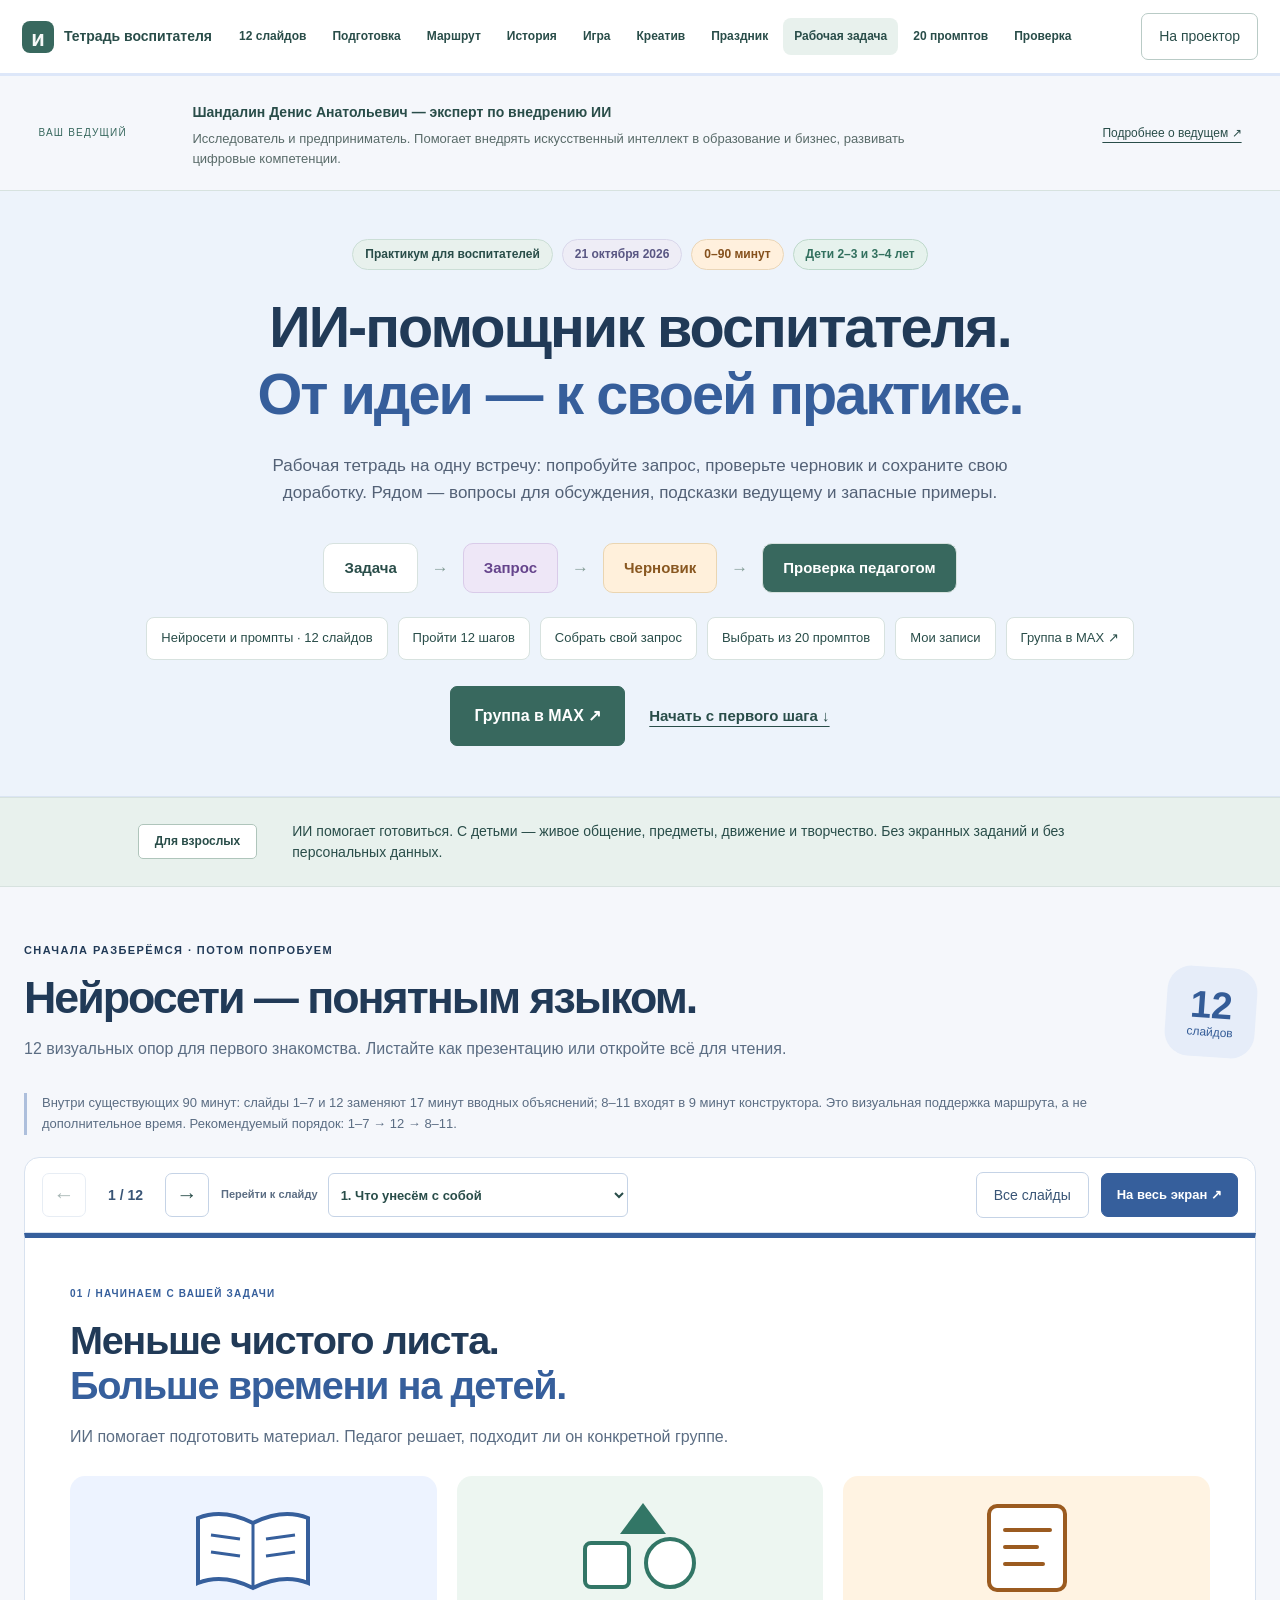
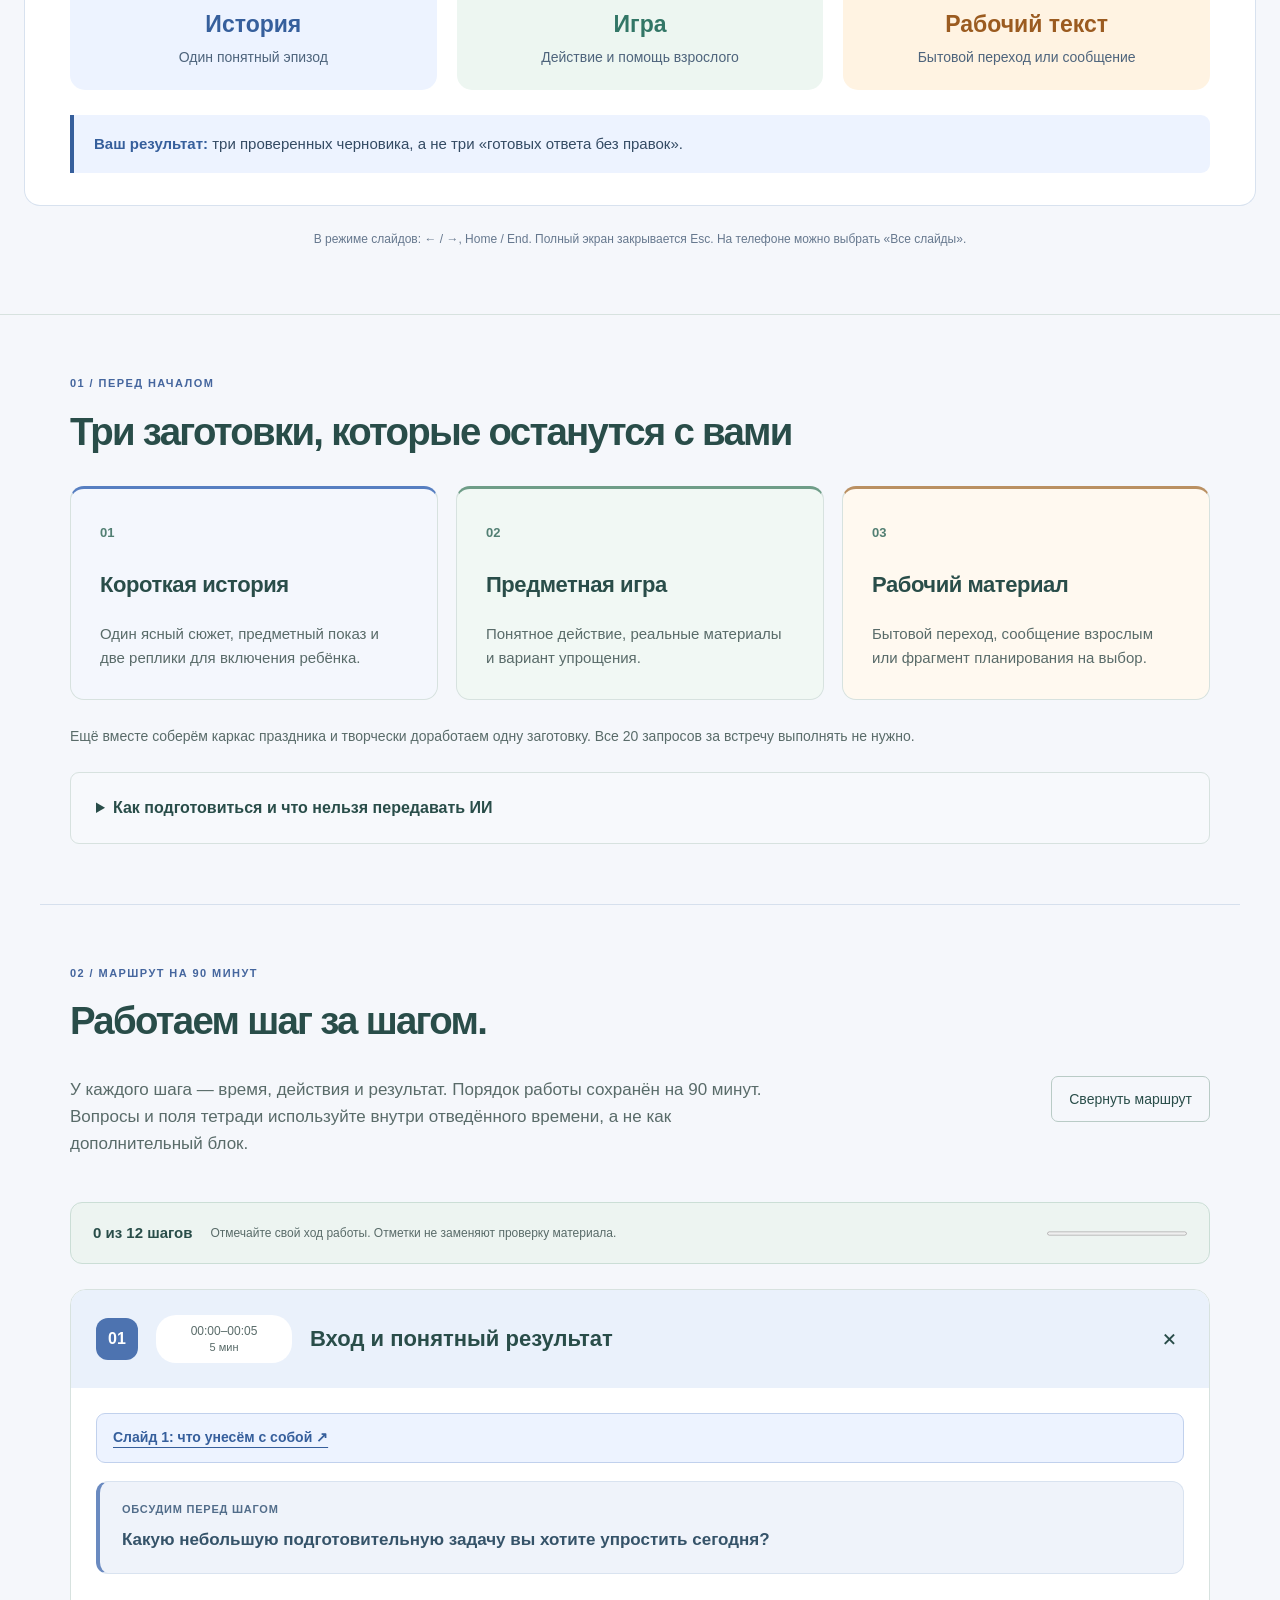
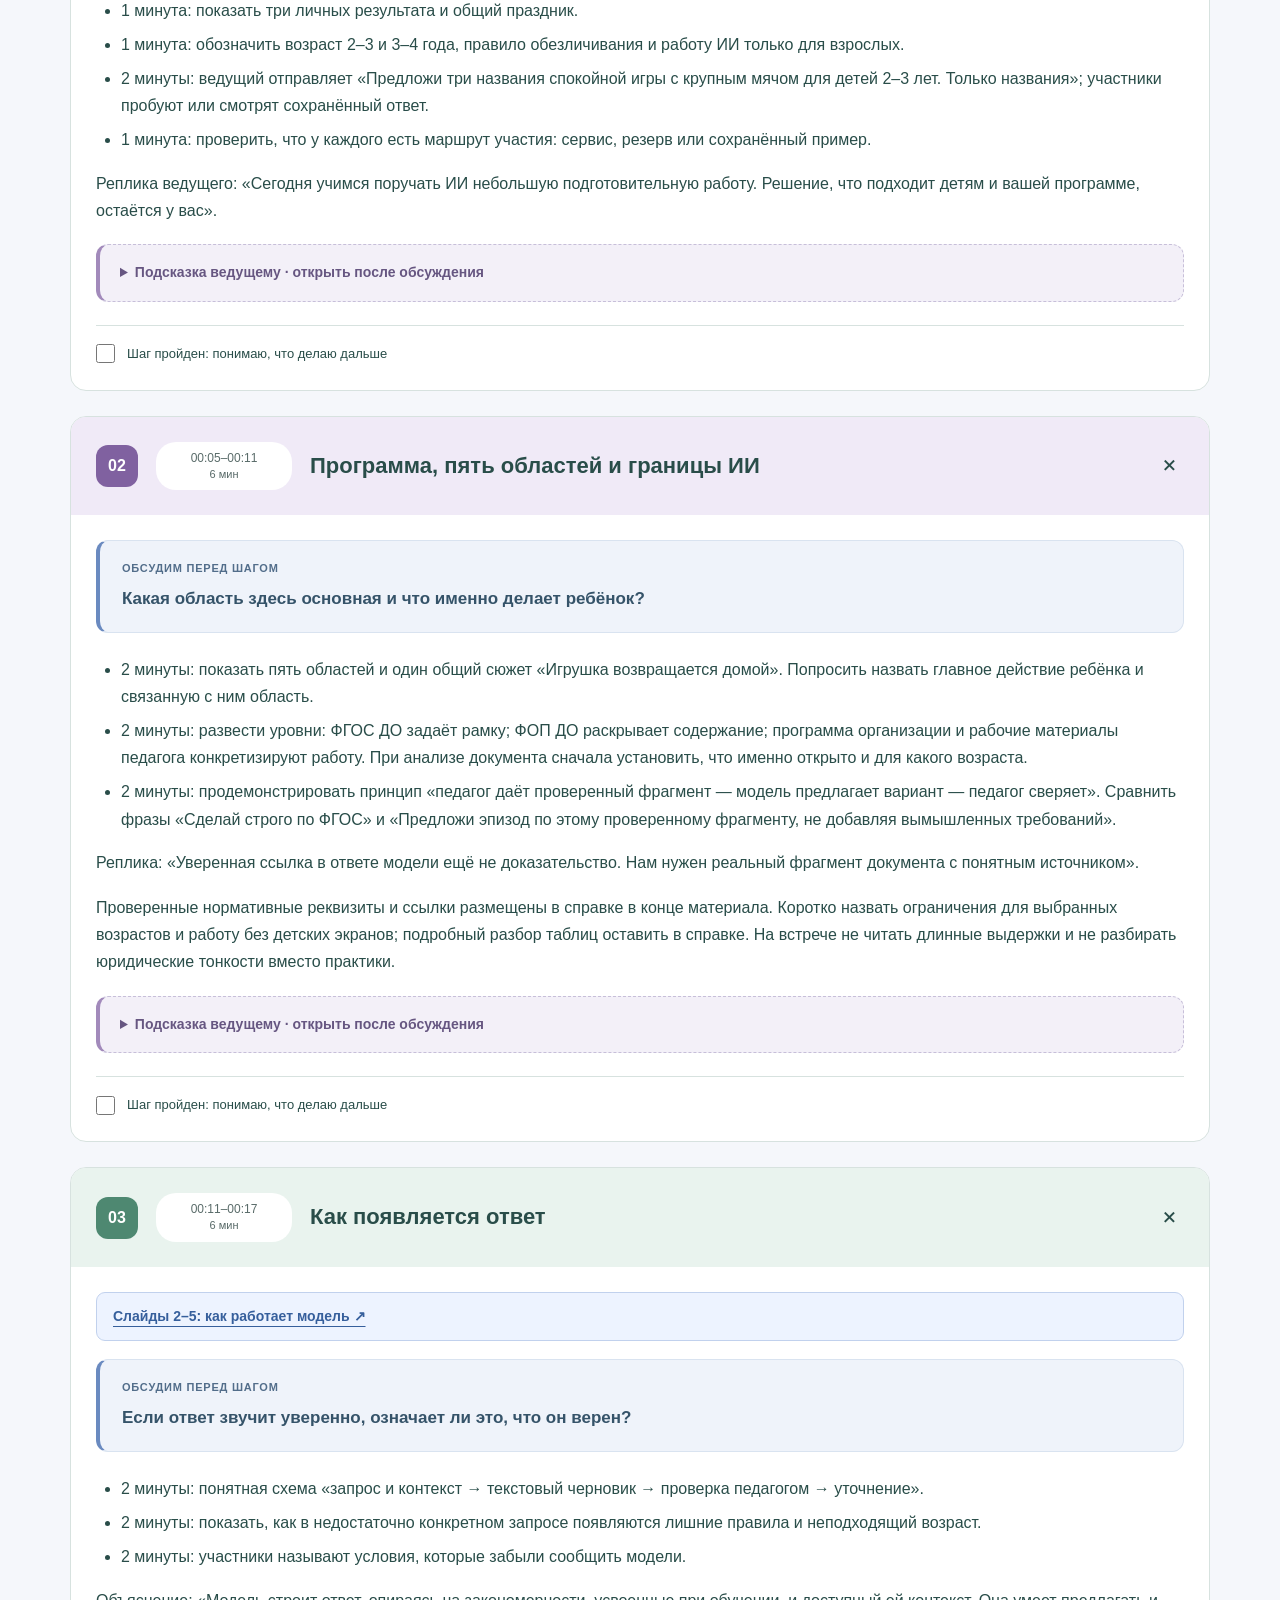
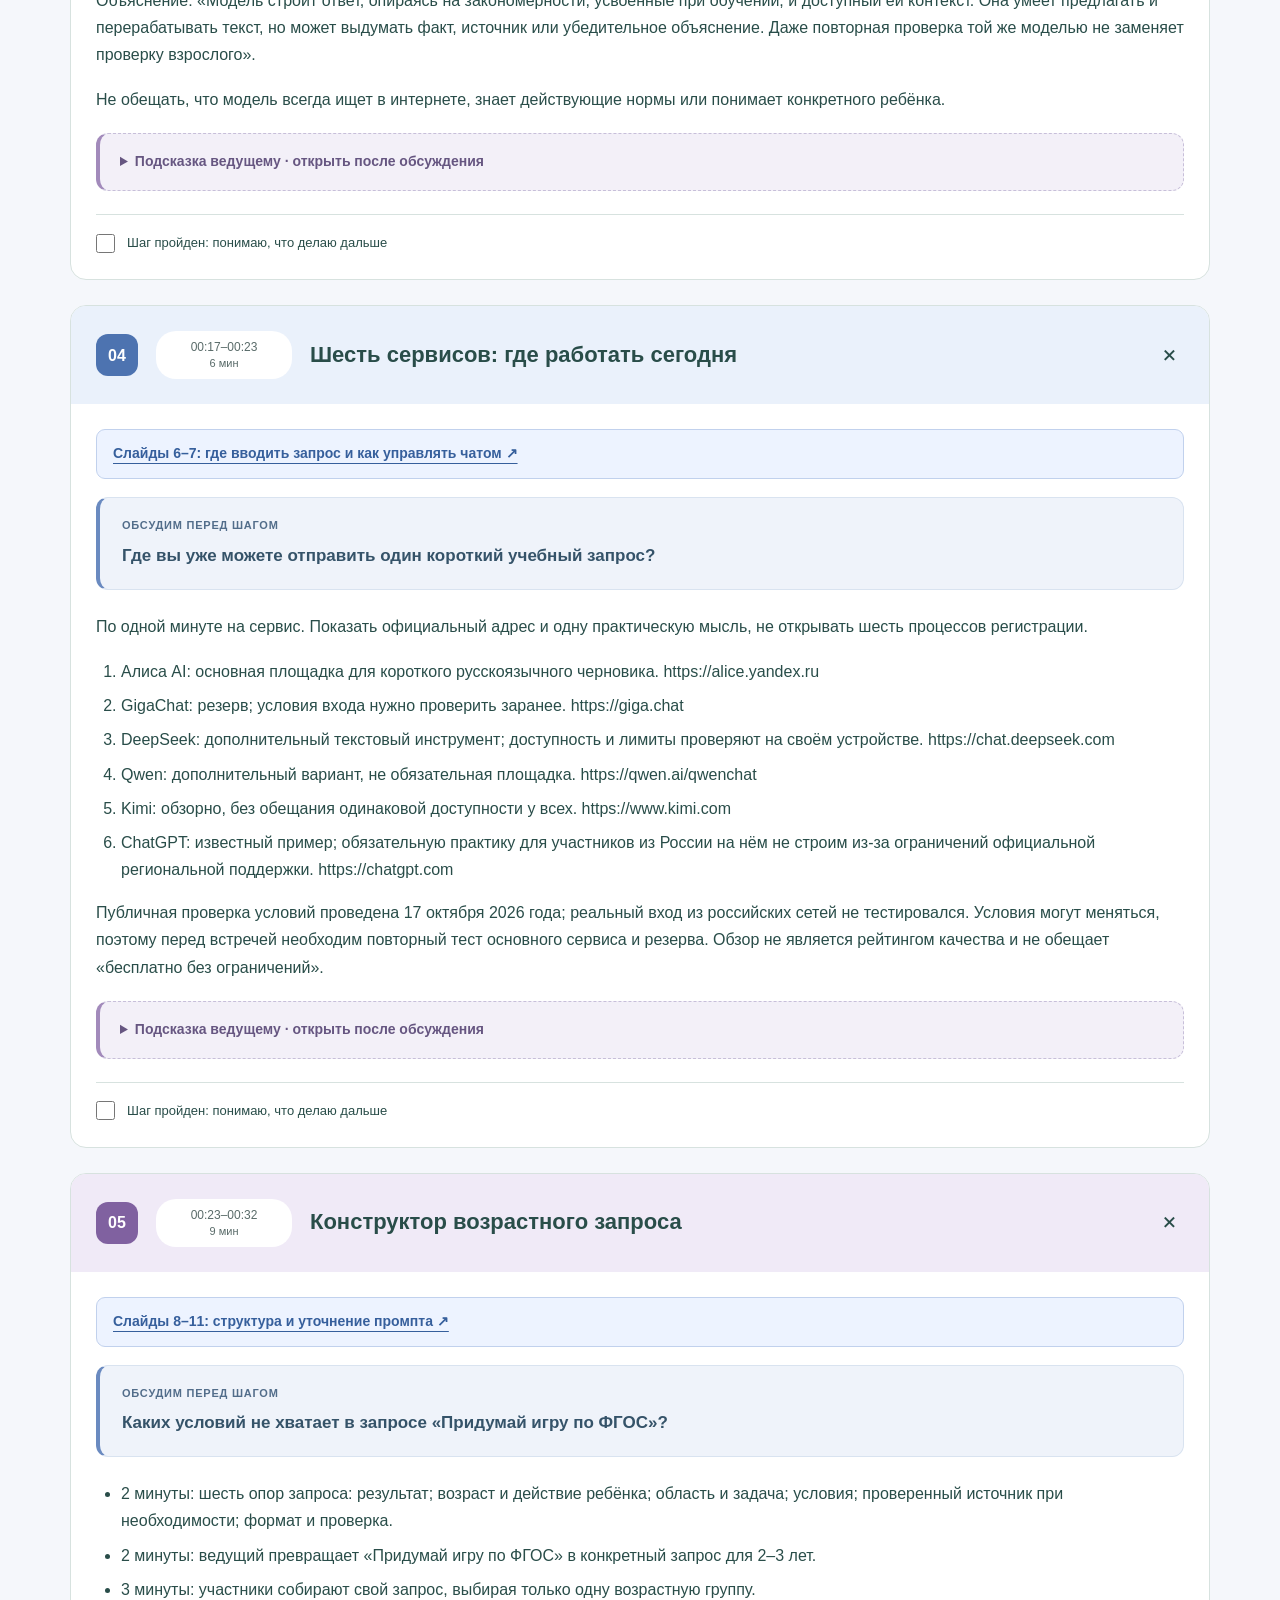
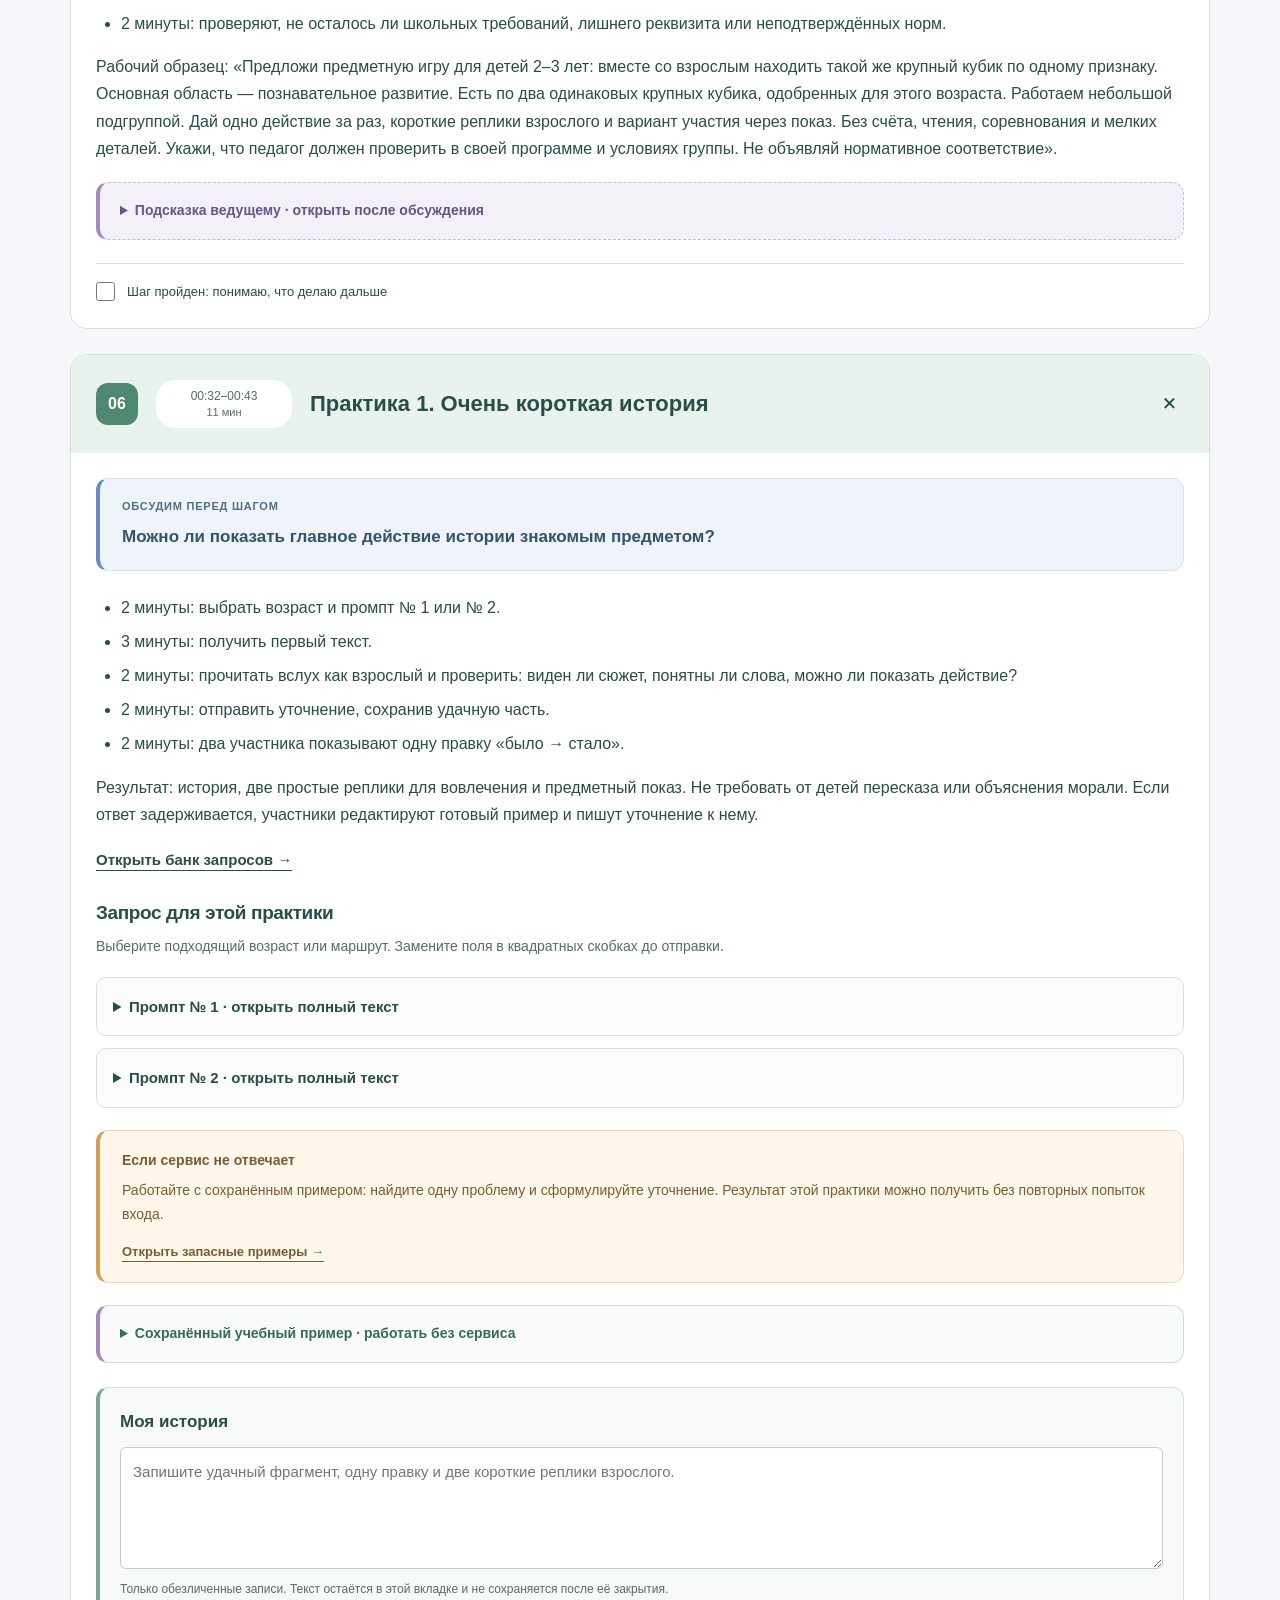
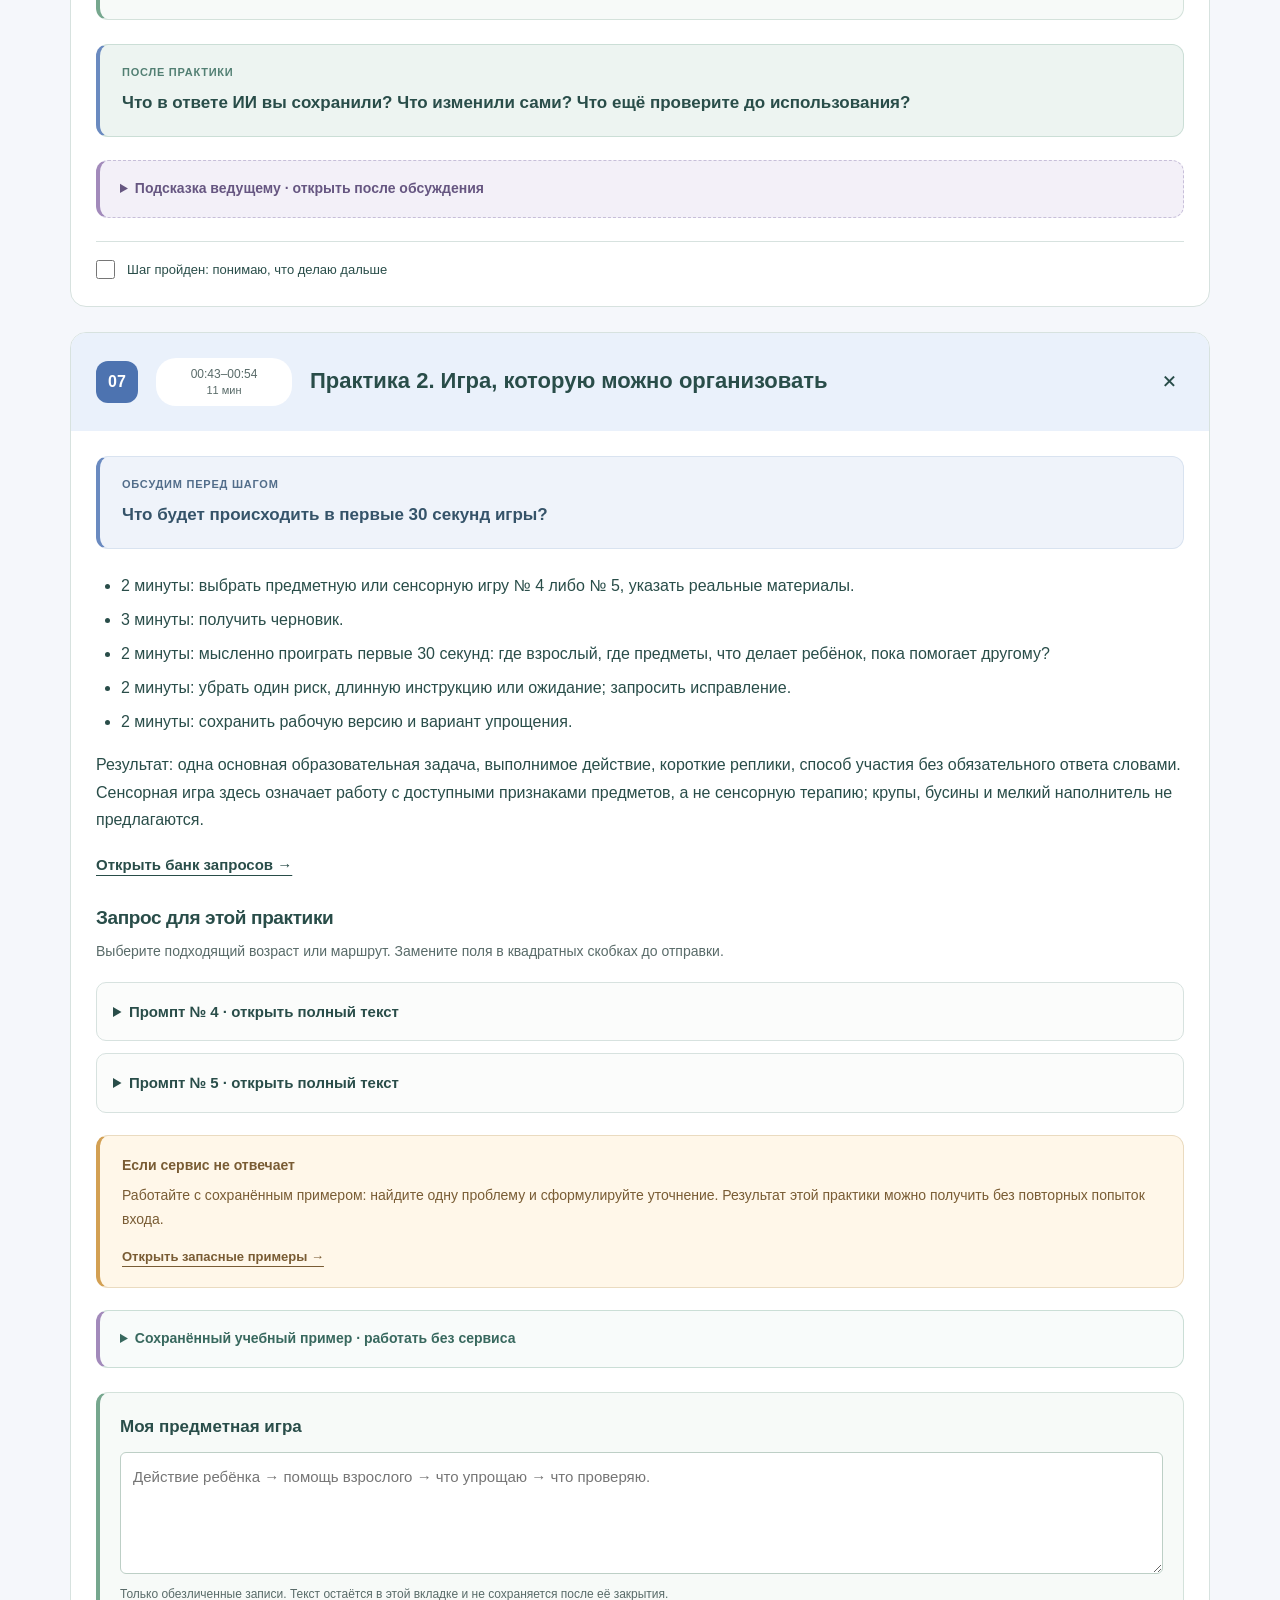
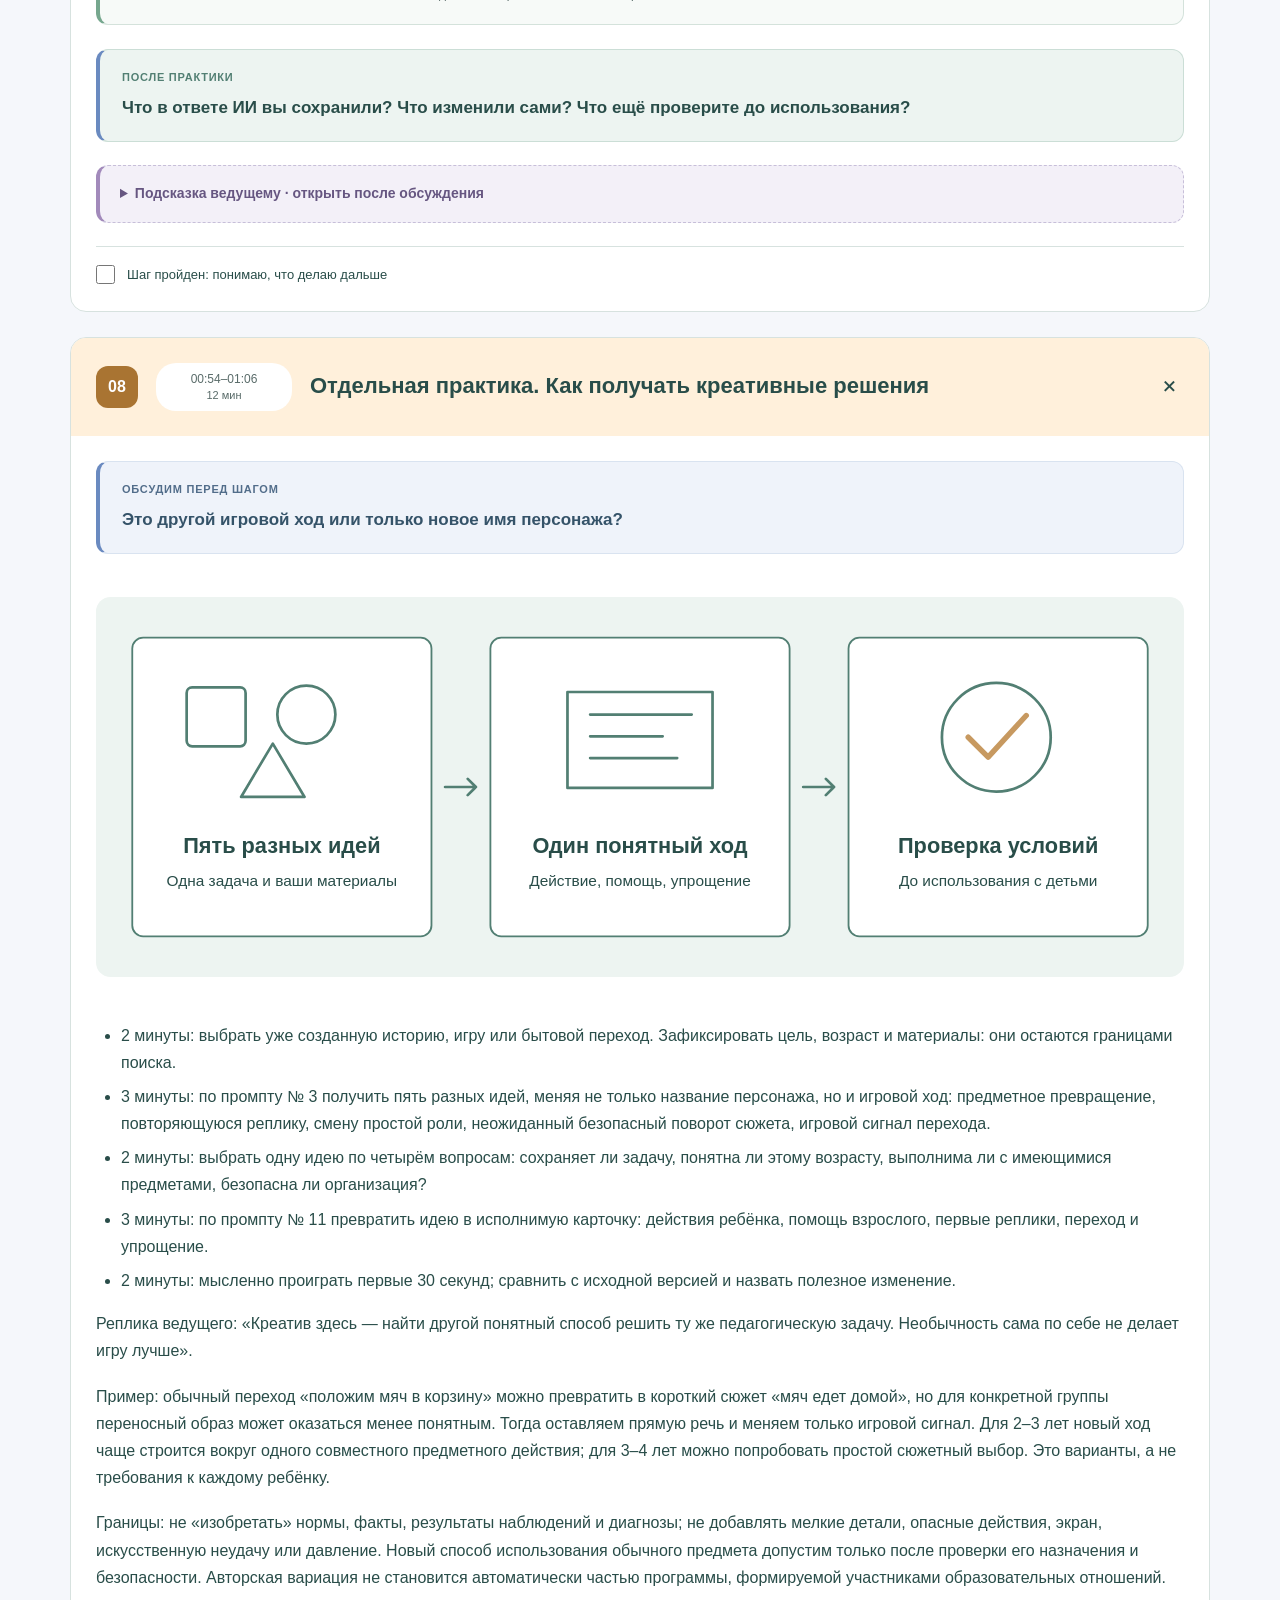
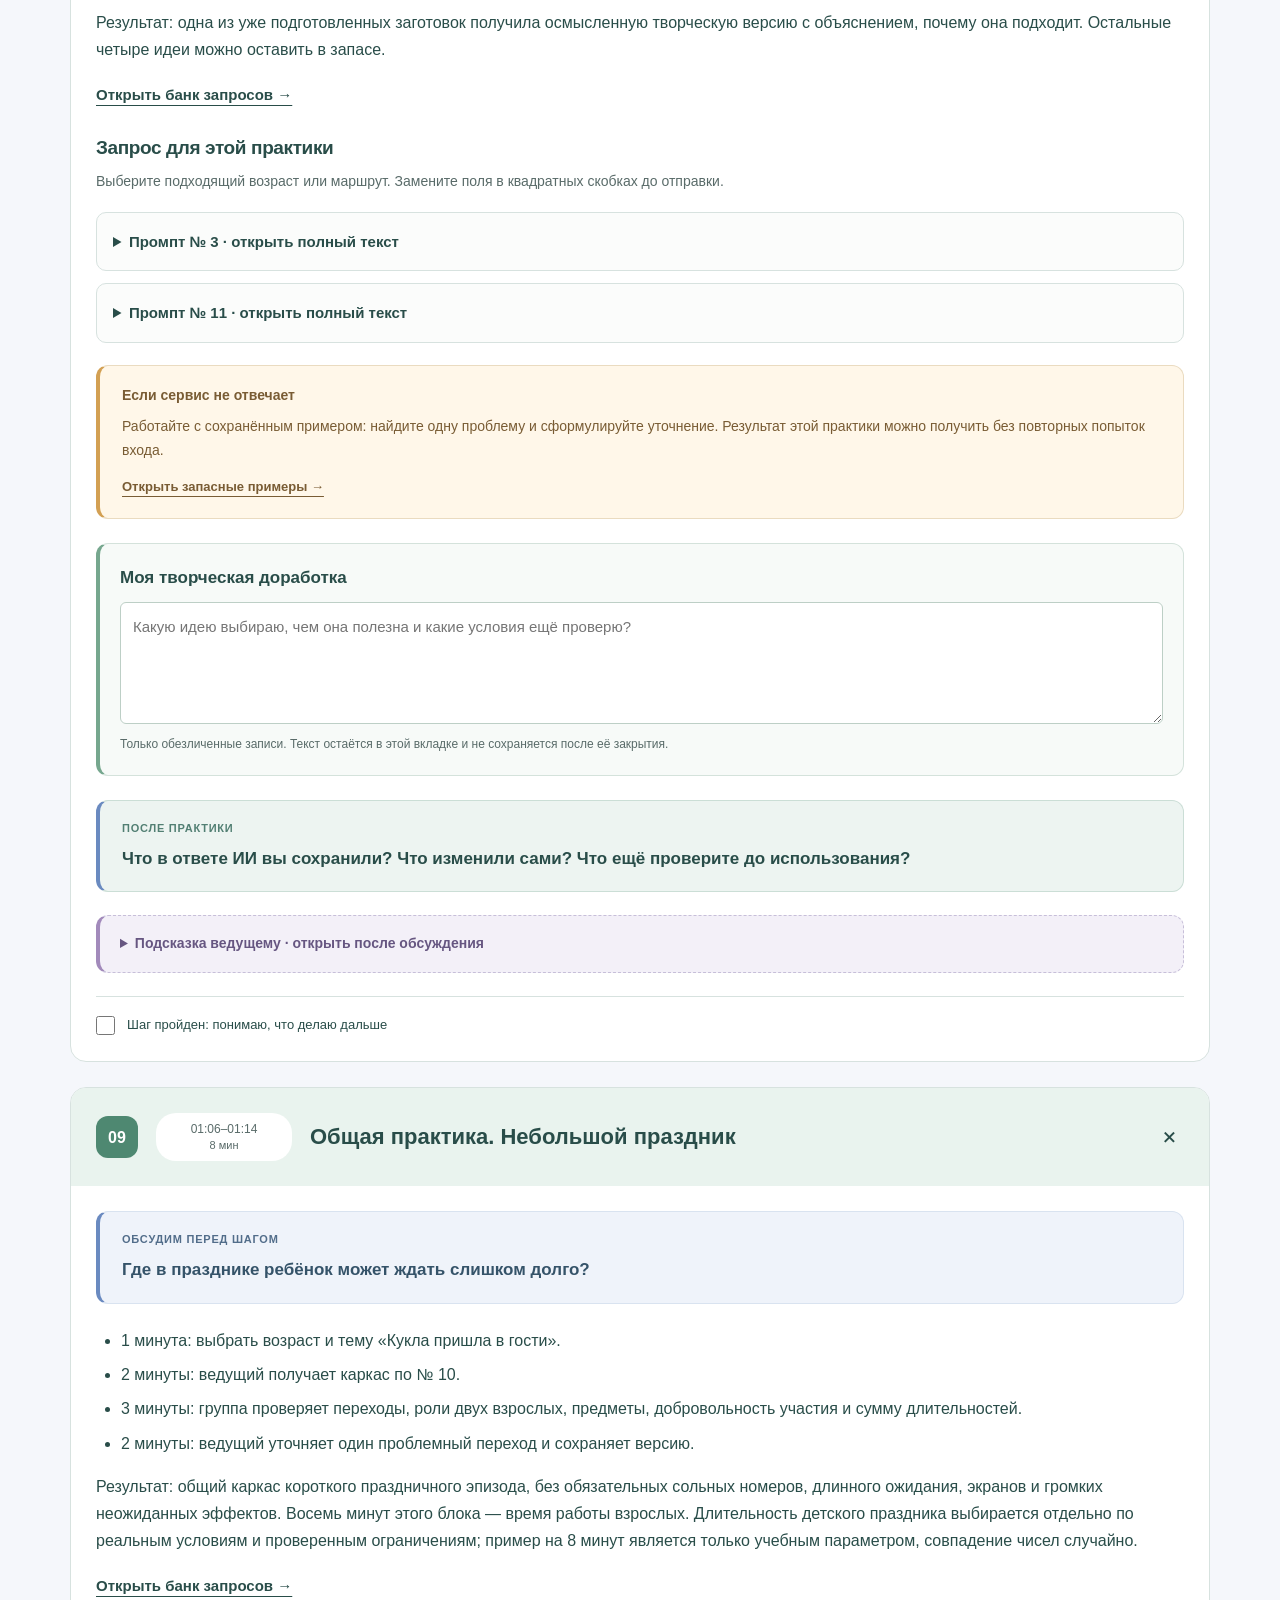
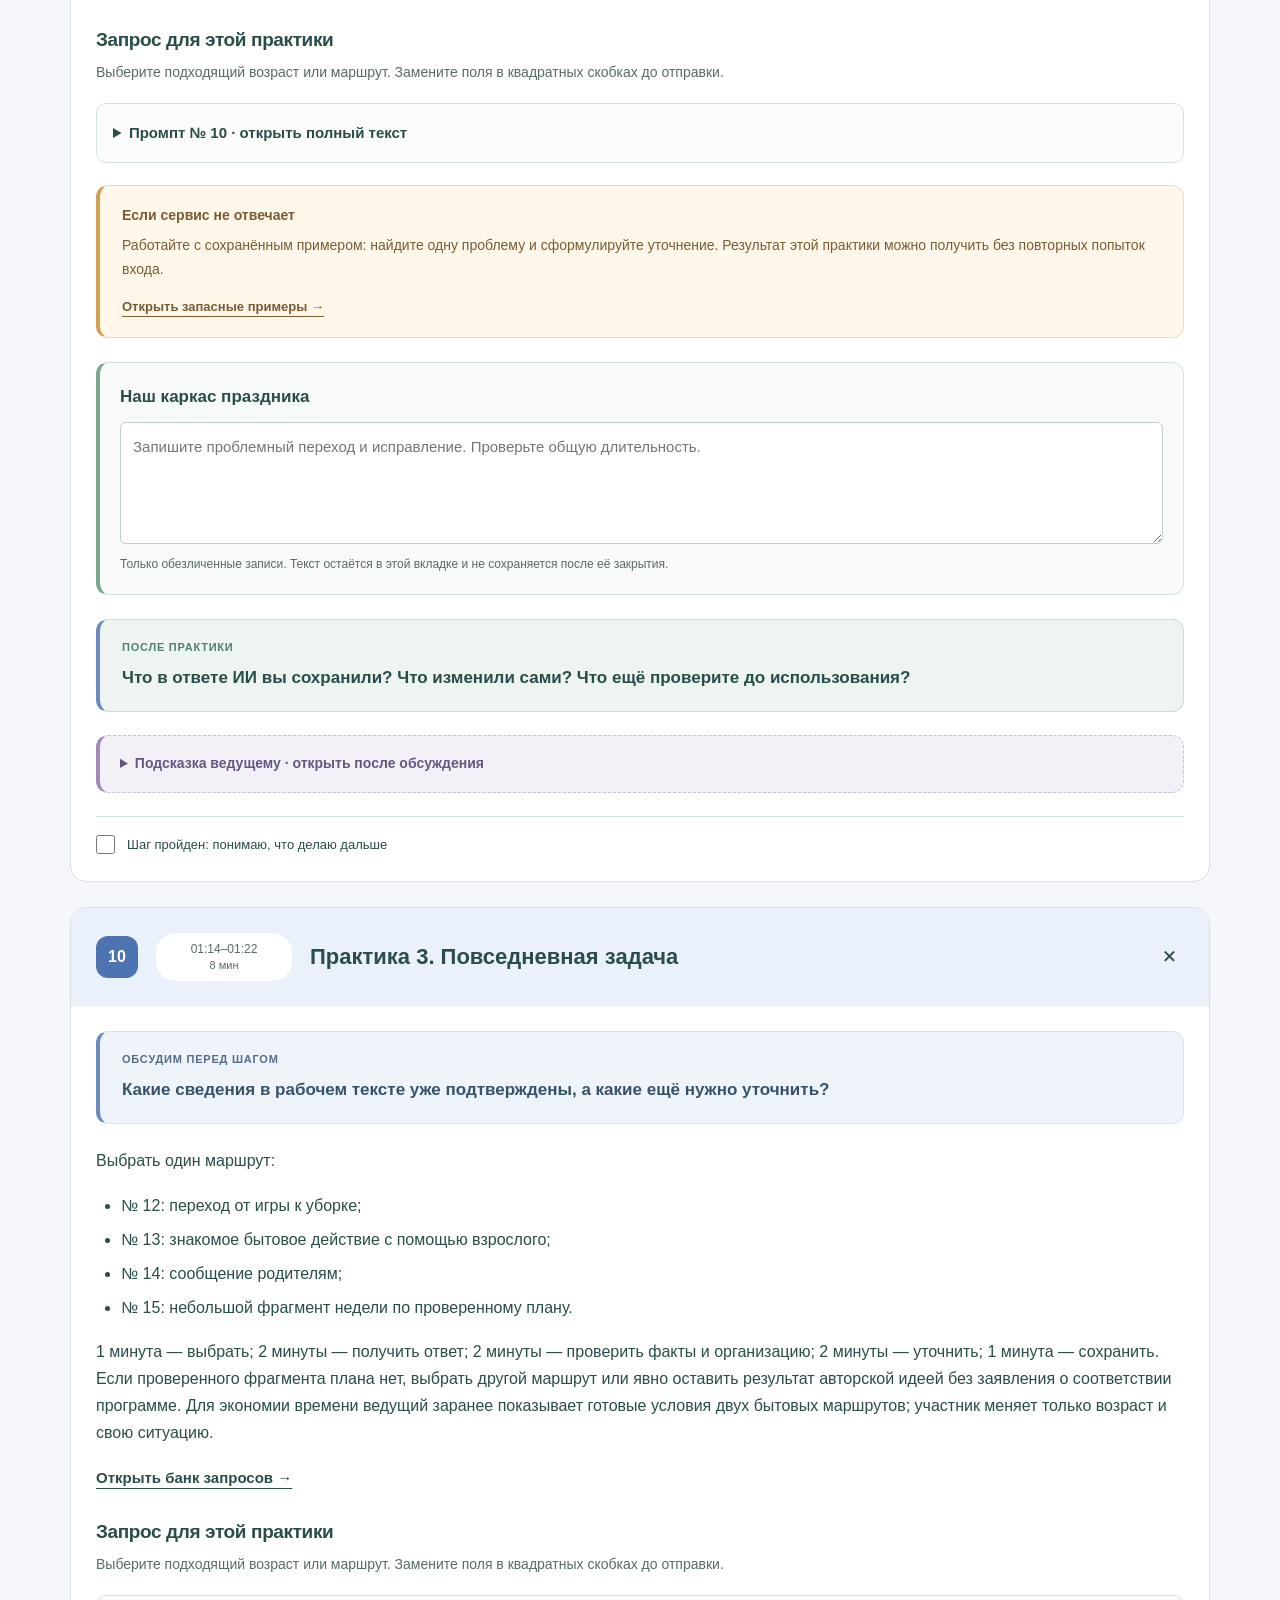
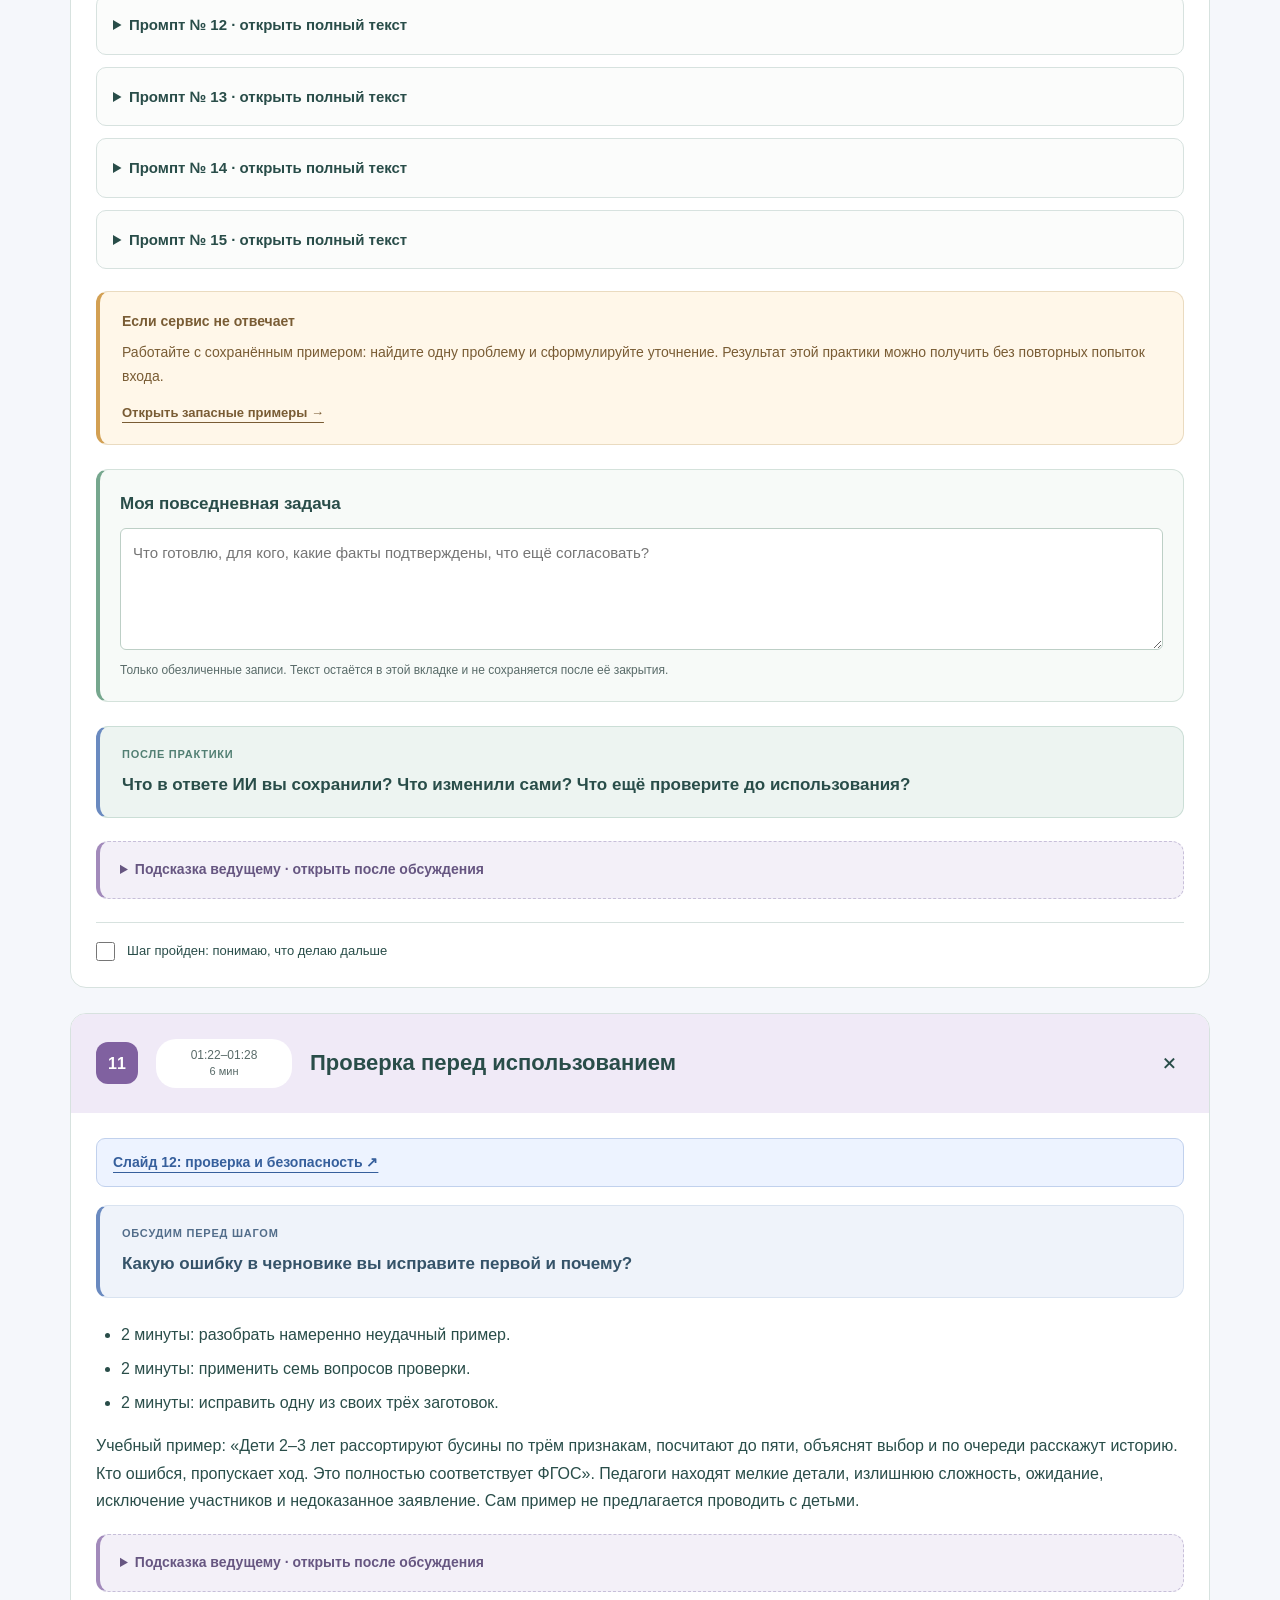
==== index.html @ 0dbce368 "Add 12 visual introductory slides and interactive AI diagrams" ====
<!doctype html><html lang="ru"><head><meta charset="UTF-8"><meta name="viewport" content="width=device-width,initial-scale=1"><meta name="theme-color" content="#38685e"><meta name="description" content="90-минутный практикум для воспитателей: ИИ для подготовки материалов детям 2–3 и 3–4 лет. 20 промптов, конструктор, примеры и проверка педагогом."><title>Рабочая тетрадь · ИИ-помощник воспитателя · 90 минут</title><link rel="icon" href="assets/favicon.svg" type="image/svg+xml"><link rel="stylesheet" href="styles.css"><link rel="stylesheet" href="intro-slides.css"><script src="app.js" defer></script><script src="intro-slides.js" defer></script></head><body><a class="skip" href="#main">К содержанию</a><header class="topbar"><a class="brand" href="#"><span class="brand-icon">и</span> Тетрадь воспитателя</a><nav aria-label="Основная навигация"><a href="#intro-slides">12 слайдов</a><a href="#start">Подготовка</a><a href="#route">Маршрут</a><a href="#step-5">История</a><a href="#step-6">Игра</a><a href="#step-7">Креатив</a><a href="#step-8">Праздник</a><a href="#step-9">Рабочая задача</a><a href="#library">20 промптов</a><a href="#check">Проверка</a></nav><button id="projector" class="quiet" aria-pressed="false">На проектор</button></header><main id="main"><section class="intro"><div class="intro-label">ВАШ ВЕДУЩИЙ</div><div><strong>Шандалин Денис Анатольевич — эксперт по внедрению ИИ</strong><p>Исследователь и предприниматель. Помогает внедрять искусственный интеллект в образование и бизнес, развивать цифровые компетенции.</p></div><a href="https://smit1980.github.io/vizitkaSD/" target="_blank" rel="noopener noreferrer">Подробнее о ведущем ↗</a></section><section class="hero workbook-hero"><div class="hero-copy"><div class="workbook-badges"><span>Практикум для воспитателей</span><span>21 октября 2026</span><span>0–90 минут</span><span>Дети 2–3 и 3–4 лет</span></div><h1>ИИ-помощник воспитателя.<br><em>От идеи — к своей практике.</em></h1><p class="hero-lead">Рабочая тетрадь на одну встречу: попробуйте запрос, проверьте черновик и сохраните свою доработку. Рядом — вопросы для обсуждения, подсказки ведущему и запасные примеры.</p><div class="workbook-formula"><span>Задача</span><b>→</b><span>Запрос</span><b>→</b><span>Черновик</span><b>→</b><span>Проверка педагогом</span></div><nav class="workbook-contents" aria-label="Быстрый старт"><a href="#intro-slides">Нейросети и промпты · 12 слайдов</a><a href="#route">Пройти 12 шагов</a><a href="#builder">Собрать свой запрос</a><a href="#library">Выбрать из 20 промптов</a><a href="#notes-summary">Мои записи</a><a href="#community">Группа в MAX ↗</a></nav><div class="hero-actions"><a class="button" href="https://max.ru/join/WWR_dfNXSUyW-a0xuiRjyf4OByF07DYHxrFYOJDwZ8M" target="_blank" rel="noopener noreferrer">Группа в MAX ↗</a><a class="text-link" href="#step-0">Начать с первого шага ↓</a></div></div></section><div class="safety-strip"><span>Для взрослых</span><p>ИИ помогает готовиться. С детьми — живое общение, предметы, движение и творчество. Без экранных заданий и без персональных данных.</p></div><section id="intro-slides" class="section intro-deck" aria-label="12 вводных слайдов о нейросетях и промптах">
<div class="intro-deck-heading"><div><span class="eyebrow">СНАЧАЛА РАЗБЕРЁМСЯ · ПОТОМ ПОПРОБУЕМ</span><h2>Нейросети — понятным языком.</h2><p>12 визуальных опор для первого знакомства. Листайте как презентацию или откройте всё для чтения.</p></div><span class="intro-deck-stamp">12<br><small>слайдов</small></span></div>
<p class="intro-timing">Внутри существующих 90 минут: слайды 1–7 и 12 заменяют 17 минут вводных объяснений; 8–11 входят в 9 минут конструктора. Это визуальная поддержка маршрута, а не дополнительное время. Рекомендуемый порядок: 1–7 → 12 → 8–11.</p>
<div class="intro-toolbar"><div class="intro-pager"><button type="button" class="quiet" id="intro-prev" aria-label="Предыдущий вводный слайд">←</button><span id="intro-count" aria-live="polite">1 / 12</span><button type="button" class="quiet" id="intro-next" aria-label="Следующий вводный слайд">→</button></div><label class="intro-select-label">Перейти к слайду<select id="intro-select" aria-label="Выбрать вводный слайд"></select></label><button type="button" class="quiet" id="intro-read" aria-pressed="false">Все слайды</button><button type="button" class="button" id="intro-screen" aria-pressed="false">На весь экран ↗</button></div>
<div class="intro-slides">
<article class="intro-slide intro-blue" id="intro-1" data-title="Что унесём с собой" tabindex="-1"><header><span class="intro-slide-tag">01 / НАЧИНАЕМ С ВАШЕЙ ЗАДАЧИ</span><h3>Меньше чистого листа.<br><em>Больше времени на детей.</em></h3><p class="intro-slide-lead">ИИ помогает подготовить материал. Педагог решает, подходит ли он конкретной группе.</p></header><div class="intro-outcomes"><div class="intro-outcome"><svg viewBox="0 0 140 100" role="img" aria-label="Открытая книга"><path d="M15 20Q40 10 70 25Q100 10 125 20V85Q100 75 70 90Q40 75 15 85Z" fill="#fff" stroke="currentColor" stroke-width="4"/><path d="M70 25V90M28 37l29 4m-29 13 29 4m26-17 29-4m-29 21 29-4" stroke="currentColor" stroke-width="3"/></svg><b>История</b><span>Один понятный эпизод</span></div><div class="intro-outcome"><svg viewBox="0 0 140 100" role="img" aria-label="Крупные геометрические предметы"><rect x="15" y="45" width="44" height="44" rx="6" fill="#fff" stroke="currentColor" stroke-width="4"/><circle cx="100" cy="65" r="24" fill="#fff" stroke="currentColor" stroke-width="4"/><path d="m50 36 23-31 23 31Z" fill="currentColor"/></svg><b>Игра</b><span>Действие и помощь взрослого</span></div><div class="intro-outcome"><svg viewBox="0 0 140 100" role="img" aria-label="Рабочая заметка"><rect x="32" y="8" width="76" height="84" rx="8" fill="#fff" stroke="currentColor" stroke-width="4"/><path d="M48 32h45M48 49h32M48 66h38" stroke="currentColor" stroke-width="4" stroke-linecap="round"/></svg><b>Рабочий текст</b><span>Бытовой переход или сообщение</span></div></div><div class="intro-takeaway"><b>Ваш результат:</b> три проверенных черновика, а не три «готовых ответа без правок».</div></article>
<article class="intro-slide intro-violet" id="intro-2" data-title="ИИ, модель и сервис" tabindex="-1"><header><span class="intro-slide-tag">02 / ТРИ СЛОВА БЕЗ ПУТАНИЦЫ</span><h3>ИИ — широкое понятие.<br><em>LLM работает с языком.</em></h3><p class="intro-slide-lead">Модель и приложение — разные вещи. Сервис даёт удобный доступ к модели и дополнительным инструментам.</p></header><div class="intro-taxonomy"><div class="intro-ai-universe"><span>ИСКУССТВЕННЫЙ ИНТЕЛЛЕКТ</span><div class="intro-ai-branch"><b>Модели для языка</b><div class="intro-llm-core"><strong>LLM</strong><small>Большая языковая модель</small></div></div><div class="intro-other-ai">Другие задачи: изображения,<br>звук, прогнозирование</div></div><div class="intro-service-layer"><span class="intro-big-arrow">→</span><div><b>Чат-сервис</b><p>Окно переписки<br>+ доступные модели<br>+ инструменты</p><small>Состав зависит от сервиса.</small></div></div></div><div class="intro-takeaway"><b>По-простому:</b> LLM — модель; чат — место, где вы с ней работаете.</div></article>
<article class="intro-slide intro-sage" id="intro-3" data-title="Обучение и ваш запрос" tabindex="-1"><header><span class="intro-slide-tag">03 / ДВА РАЗНЫХ ПРОЦЕССА</span><h3>Сначала модель обучают.<br><em>Потом вы задаёте вопрос.</em></h3><p class="intro-slide-lead">При обучении модель настраивает параметры по данным. В чате она использует обученные закономерности и доступный контекст.</p></header><div class="intro-training"><div class="intro-training-lane"><span class="intro-lane-label">ДО ВАШЕЙ РАБОТЫ</span><div class="intro-training-flow"><div class="intro-data-stack"><i></i><i></i><i></i><b>Примеры данных</b></div><span class="intro-big-arrow">→</span><svg viewBox="0 0 180 120" role="img" aria-label="Связанные параметры обучаемой модели"><g stroke="#80a699" stroke-width="2"><path d="M25 20 90 25 155 20M25 20 90 60 155 20M25 60 90 25 155 60M25 60 90 95 155 60M25 100 90 60 155 100M25 100 90 95 155 100M90 25 155 100M90 95 155 20"/></g><g fill="#477f6c"><circle cx="25" cy="20" r="10"/><circle cx="25" cy="60" r="10"/><circle cx="25" cy="100" r="10"/><circle cx="90" cy="25" r="10"/><circle cx="90" cy="60" r="10"/><circle cx="90" cy="95" r="10"/><circle cx="155" cy="20" r="10"/><circle cx="155" cy="60" r="10"/><circle cx="155" cy="100" r="10"/></g></svg><span class="intro-big-arrow">→</span><div class="intro-model-result">Обученная<br><b>модель</b></div></div></div><div class="intro-training-lane"><span class="intro-lane-label">ВО ВРЕМЯ ВАШЕЙ РАБОТЫ</span><div class="intro-token-flow"><span>Ваш запрос</span><b>+</b><span>Контекст беседы</span><b>→</b><strong>Новый ответ</strong></div></div></div><div class="intro-takeaway"><b>Важно:</b> уточнение в чате меняет контекст, но не означает мгновенного переобучения модели. Правила хранения данных проверяйте у сервиса.</div></article>
<article class="intro-slide intro-blue" id="intro-4" data-title="Как появляется ответ" tabindex="-1"><header><span class="intro-slide-tag">04 / ОТ ЗАПРОСА К ЧЕРНОВИКУ</span><h3>Ответ собирается по частям.<br><em>Смысл проверяете вы.</em></h3><p class="intro-slide-lead">Модель последовательно формирует текст с учётом запроса и контекста. Это не гарантированная выдача «правильного ответа из справочника».</p></header><div class="intro-answer-flow"><div><small>ВХОД</small><b>Задача + условия</b><p>«Игра для 2–3 лет,<br>крупные кубики»</p></div><span>→</span><div><small>ГЕНЕРАЦИЯ</small><b>Текст по частям</b><div class="intro-tokens"><i>Возьмите</i><i>крупный</i><i>кубик</i><i>…</i></div><p>Упрощённая иллюстрация:<br>токен не обязательно целое слово.</p></div><span>→</span><div><small>ВЫХОД</small><b>Черновик</b><p>Идея, реплики,<br>последовательность</p></div></div><p class="intro-search-branch">└ Поиск в интернете — отдельный инструмент, если он доступен и используется.</p><div class="intro-human-gate"><span>↻ Уточнить запрос</span><strong>Педагог проверяет</strong><span>✓ Адаптировать и использовать</span></div><div class="intro-takeaway"><b>Рабочий цикл:</b> запрос → черновик → ваша проверка → уточнение.</div></article>
<article class="intro-slide intro-peach" id="intro-5" data-title="Польза и ограничения" tabindex="-1"><header><span class="intro-slide-tag">05 / ПОЛЕЗНО ≠ БЕЗОШИБОЧНО</span><h3>Хорошо пишет.<br><em>Но может уверенно ошибаться.</em></h3><p class="intro-slide-lead">«Галлюцинация» — правдоподобная выдумка: факт, ссылка, правило или деталь, которой нет в источнике.</p></header><div class="intro-balance"><div class="intro-can"><span class="intro-symbol">＋</span><h4>Поручаем черновую работу</h4><ul><li>Предложить разные идеи</li><li>Упростить и перестроить текст</li><li>Составить варианты реплик</li><li>Оформить заданные сведения</li></ul></div><div class="intro-caution"><span class="intro-symbol">!</span><h4>Не принимаем на веру</h4><ul><li>Факты, цитаты и ссылки</li><li>Возрастную доступность</li><li>Безопасность реальной игры</li><li>Заявление «соответствует ФГОС»</li></ul></div></div><div class="intro-false-proof"><span>Уверенный тон</span><b>≠</b><span>Доказательство</span></div><div class="intro-takeaway"><b>Привычка педагога:</b> проверять особенно внимательно то, что звучит как факт или обязательное требование.</div></article>
<article class="intro-slide intro-blue" id="intro-6" data-title="Карта интерфейса чата" tabindex="-1"><header><span class="intro-slide-tag">06 / ГДЕ ЧТО НАХОДИТСЯ</span><h3>У разных сервисов —<br><em>похожая логика общения.</em></h3><p class="intro-slide-lead">Это учебная схема, не скриншот конкретного сервиса. Расположение, названия кнопок и доступные функции различаются.</p></header><div class="intro-interface-layout"><div class="intro-chat-mock" aria-label="Схематичный интерфейс LLM-чата"><aside><button type="button" data-ui-part="new">1 · Новый чат ＋</button><span>История бесед</span><div class="mock-history">Идея игры</div><div class="mock-history">Короткая история</div></aside><div class="mock-main"><div class="mock-toolbar"><button type="button" data-ui-part="model">2 · Модель / режим ▾</button></div><div class="mock-messages"><div class="mock-user">Предложи игру с крупным мячом для детей 2–3 лет.</div><button type="button" class="mock-answer" data-ui-part="answer"><b>3 · Ответ модели</b><span>Черновик: ребёнок вместе со взрослым кладёт мяч в корзину…</span><small>Проверить и адаптировать</small></button></div><div class="mock-compose"><button type="button" class="mock-input" data-ui-part="input">4 · Здесь вводят запрос<br><span>Задача, возраст, условия, формат…</span></button><div class="mock-compose-actions"><button type="button" data-ui-part="tools">5 · ＋ / инструменты</button><button type="button" class="mock-send" data-ui-part="send">6 · Отправить ↑</button></div></div></div></div><div class="intro-interface-key"><span class="intro-small-label">НАЖМИТЕ НА ОБЛАСТЬ СХЕМЫ</span><h4 id="intro-ui-title">4 · Поле ввода запроса</h4><p id="intro-ui-description" aria-live="polite">Сюда вводят задачу и условия. Перед отправкой проверьте текст и уберите персональные данные.</p><div class="intro-interface-note">Схема ничего не отправляет.<br>Все элементы — учебные пояснения.</div></div></div><p class="intro-schematic-caption">Учебная схема. Названия, расположение кнопок и функции зависят от сервиса, устройства и тарифа.</p><div class="intro-takeaway"><b>Сначала найдите:</b> новый чат, поле ввода, кнопку отправки и область ответа.</div></article>
<article class="intro-slide intro-violet" id="intro-7" data-title="Отправить, остановить, уточнить" tabindex="-1"><header><span class="intro-slide-tag">07 / ПЯТЬ ПОНЯТНЫХ ДЕЙСТВИЙ</span><h3>Управляйте беседой.<br><em>Не начинайте всё заново.</em></h3><p class="intro-slide-lead">Сначала проверьте кнопки в выбранном сервисе. На телефоне и компьютере они могут выглядеть по-разному.</p></header><div class="intro-controls-map"><div><span>⌨</span><b>Ввести</b><p>Написать задачу<br>в поле запроса</p></div><i>→</i><div><span>↑</span><b>Отправить</b><p>Запустить создание<br>ответа</p></div><i>→</i><div><span>■</span><b>Остановить</b><p>Прервать генерацию,<br>если кнопка есть</p></div><i>→</i><div><span>↻</span><b>Повторить</b><p>Получить другой вариант,<br>если функция доступна</p></div><i>→</i><div><span>＋</span><b>Новый чат</b><p>Начать отдельную<br>задачу</p></div></div><div class="intro-tool-legend"><strong>Зависит от сервиса и условий:</strong><span>поиск в интернете</span><span>файлы</span><span>голос</span><span>изображения</span><span>выбор модели</span></div><div class="intro-takeaway"><b>Повтор не гарантирует точности.</b> Новый чат не равен удалению данных; память и хранение зависят от условий и настроек сервиса.</div></article>
<article class="intro-slide intro-sage" id="intro-8" data-title="Из чего состоит промпт" tabindex="-1"><header><span class="intro-slide-tag">08 / СТРУКТУРА ПРОМПТА</span><h3>Промпт — это ваше<br><em>понятное задание модели.</em></h3><p class="intro-slide-lead">Не нужны «волшебные слова». Нужны цель, условия и понятный вид результата. Роль помогает задать перспективу, но не гарантирует качество.</p></header><div class="intro-role-note"><b>Роль — по желанию:</b> «Помоги воспитателю…» задаёт перспективу, но не заменяет условия.</div><div class="intro-prompt-anatomy"><div class="prompt-bit bit-task"><span>1</span><div><b>Задача</b><small>Что именно подготовить?</small></div></div><div class="prompt-bit bit-age"><span>2</span><div><b>Возраст и контекст</b><small>Для кого и в какой ситуации?</small></div></div><div class="prompt-bit bit-limits"><span>3</span><div><b>Материалы и ограничения</b><small>Что есть? Чего избегать?</small></div></div><div class="prompt-bit bit-format"><span>4</span><div><b>Формат ответа</b><small>Шаги, реплики, упрощение</small></div></div></div><div class="intro-source-note"><b>Если нужна опора на программу:</b> дайте короткий проверенный фрагмент с реквизитами. В конце попросите список того, что проверить педагогу.</div><div class="intro-takeaway"><b>Четыре опоры:</b> задача + контекст + условия + формат. Не длина запроса, а ясность условий.</div></article>
<article class="intro-slide intro-blue" id="intro-9" data-title="Один промпт по частям" tabindex="-1"><header><span class="intro-slide-tag">09 / РАЗБИРАЕМ НА ПРИМЕРЕ</span><h3>Каждый цвет —<br><em>своя часть задания.</em></h3><p class="intro-slide-lead">Одна игра, один возраст, реальные предметы. Цвет дополнен подписями: смысл понятен и без различения оттенков.</p></header><div class="intro-marked-prompt" id="intro-example-prompt"><div class="bit-task"><b>ЗАДАЧА</b><p>Предложи спокойную предметную игру с крупным мягким мячом.</p></div><div class="bit-age"><b>КОНТЕКСТ</b><p>Для небольшой группы детей 3–4 лет в групповой комнате. Игру проводит воспитатель.</p></div><div class="bit-limits"><b>УСЛОВИЯ</b><p>Только один крупный мягкий мяч. Без соревнования, мелких деталей и экрана. Ребёнок может участвовать действием или наблюдать; обязательного речевого ответа нет.</p></div><div class="bit-format"><b>ФОРМАТ</b><p>Дай название, материалы, три коротких шага, реплики взрослого и упрощённый вариант. В конце укажи, что проверить педагогу перед проведением.</p></div></div><textarea id="intro-prompt-copy" hidden readonly aria-hidden="true" tabindex="-1">Предложи спокойную предметную игру с крупным мягким мячом.
Для небольшой группы детей 3–4 лет в групповой комнате. Игру проводит воспитатель.
Только один крупный мягкий мяч. Без соревнования, мелких деталей и экрана. Ребёнок может участвовать действием или наблюдать; обязательного речевого ответа нет.
Дай название, материалы, три коротких шага, реплики взрослого и упрощённый вариант. В конце укажи, что проверить педагогу перед проведением.</textarea><div class="intro-slide-action"><button type="button" class="quiet" data-copy="intro-prompt-copy">Скопировать этот пример</button><a href="#builder">Открыть конструктор →</a></div></article>
<article class="intro-slide intro-peach" id="intro-10" data-title="От расплывчатого к конкретному" tabindex="-1"><header><span class="intro-slide-tag">10 / ДО И ПОСЛЕ</span><h3>Не «сделай интереснее».<br><em>Скажите, что должно измениться.</em></h3><p class="intro-slide-lead">Чем яснее условия, тем проще оценить результат. Длинный запрос сам по себе не лучше короткого.</p></header><div class="intro-before-after"><div class="intro-before"><span class="intro-small-label">СЛИШКОМ ОБЩО</span><p>«Придумай хорошую игру<br>строго по ФГОС».</p><ul><li>Возраст не указан</li><li>Материалы неизвестны</li><li>«Хорошая» — без критерия</li></ul></div><div class="intro-transform-arrow">→</div><div class="intro-after"><span class="intro-small-label">МОЖНО ПРОВЕРИТЬ</span><p>«Предложи игру для детей 3–4 лет: прокатываем крупный мягкий мяч взрослому. Без соревнования. Дай три шага и способ упростить».</p><div class="intro-specific-tags"><span>Возраст ✓</span><span>Действие ✓</span><span>Условия ✓</span><span>Формат ✓</span></div></div></div><div class="intro-takeaway"><b>Слова «по ФГОС» не заменяют источник.</b> Если нужна программная опора, дайте короткий проверенный фрагмент и реквизиты.</div></article>
<article class="intro-slide intro-violet" id="intro-11" data-title="Уточняем ответ в диалоге" tabindex="-1"><header><span class="intro-slide-tag">11 / ВТОРОЙ ЗАПРОС ЧАСТО ВАЖНЕЕ ПЕРВОГО</span><h3>Сохранить удачное.<br><em>Исправить конкретное.</em></h3><p class="intro-slide-lead">Не просите модель просто «сделать лучше». Назовите проблему и нужное изменение.</p></header><div class="intro-refine-path"><div><span>01</span><b>Получили черновик</b><p>История понятная, но взрослому предлагается дать три инструкции сразу.</p></div><div><span>02</span><b>Уточнили в той же беседе</b><p>«Сохрани зайку, мяч и корзину. Оставь одно действие за раз и фразу “Мяч в корзину”. Не удлиняй историю».</p></div><div><span>03</span><b>Проверили новую версию</b><p>Осталась ли задача? Понятны ли слова? Есть ли помощь взрослого и участие без слов?</p></div></div><div class="intro-refine-template"><b>Формула уточнения</b><p>Сохрани <u>удачную часть</u> → замени <u>конкретную проблему</u> → учти <u>условие</u> → покажи <u>новую версию целиком</u>.</p></div><div class="intro-takeaway"><b>Новый ответ тоже проверяем.</b> Просьба модели проверить саму себя не является независимой экспертизой.</div></article>
<article class="intro-slide intro-sage" id="intro-12" data-title="Безопасный первый шаг" tabindex="-1"><header><span class="intro-slide-tag">12 / ТЕПЕРЬ МОЖНО ПОПРОБОВАТЬ</span><h3>Без данных детей.<br><em>С решением за педагогом.</em></h3><p class="intro-slide-lead">ИИ работает с вами при подготовке. Для детей 2–3 и 3–4 лет — живое общение, предметные действия и печатные материалы.</p></header><div class="intro-safety-path"><div><svg viewBox="0 0 100 100" role="img" aria-label="Защита данных"><path d="M50 8 86 23v24c0 23-17 38-36 47C31 85 14 70 14 47V23Z" fill="#e8f2ee" stroke="currentColor" stroke-width="4"/><rect x="34" y="43" width="32" height="27" rx="5" fill="#fff" stroke="currentColor" stroke-width="3"/><path d="M40 43V33a10 10 0 0 1 20 0v10" stroke="currentColor" stroke-width="3" fill="none"/></svg><b>До отправки</b><p>Уберите имена, фото, голоса, диагнозы и индивидуальные записи.</p></div><span>→</span><div><svg viewBox="0 0 100 100" role="img" aria-label="Проверка черновика"><rect x="23" y="12" width="60" height="76" rx="8" fill="#fff" stroke="currentColor" stroke-width="4"/><path d="m12 50 15 15 30-33M44 67h24" stroke="currentColor" stroke-width="5" stroke-linecap="round" stroke-linejoin="round" fill="none"/></svg><b>После ответа</b><p>Проверьте возраст, задачу, материалы, факты и организацию.</p></div><span>→</span><div><svg viewBox="0 0 100 100" role="img" aria-label="Совместная игра со взрослым"><circle cx="35" cy="25" r="14" fill="#fff" stroke="currentColor" stroke-width="4"/><circle cx="73" cy="45" r="10" fill="#fff" stroke="currentColor" stroke-width="4"/><path d="M12 89V67c0-18 46-18 46 0v22M61 89V74c0-13 28-13 28 0v15" fill="#e8f2ee" stroke="currentColor" stroke-width="4"/></svg><b>С детьми</b><p>Вы ведёте живую игру и подстраиваете её под ситуацию.</p></div></div><div class="intro-first-task"><b>Первое упражнение</b><p>Выберите возраст → назовите одно действие → укажите реальные предметы → попросите короткий черновик → найдите одну необходимую правку.</p><a class="button" href="#builder">Собрать свой запрос →</a></div></article>
</div><p class="intro-keyboard-hint">В режиме слайдов: ← / →, Home / End. Полный экран закрывается Esc. На телефоне можно выбрать «Все слайды».</p>
</section>
<section id="start" class="section "><div class="section-head"><span class="eyebrow">01 / ПЕРЕД НАЧАЛОМ</span><h2>Три заготовки, которые останутся с вами</h2></div><div class="outcome-grid"><article class="card"><span class="card-no">01</span><h3>Короткая история</h3><p>Один ясный сюжет, предметный показ и две реплики для включения ребёнка.</p></article><article class="card"><span class="card-no">02</span><h3>Предметная игра</h3><p>Понятное действие, реальные материалы и вариант упрощения.</p></article><article class="card"><span class="card-no">03</span><h3>Рабочий материал</h3><p>Бытовой переход, сообщение взрослым или фрагмент планирования на выбор.</p></article></div><p class="section-note">Ещё вместе соберём каркас праздника и творчески доработаем одну заготовку. Все 20 запросов за встречу выполнять не нужно.</p><details class="wide-details"><summary>Как подготовиться и что нельзя передавать ИИ</summary><div class="prose"><p>Участнику понадобятся устройство для встречи и текстового сервиса, обезличенная задача и, по возможности, небольшой проверенный фрагмент своей программы или локального плана. Удобно открыть две вкладки: встреча и Алиса AI. Вход проверяют заранее; при сбое используют GigaChat либо сохранённый ответ ведущего.</p>
<p>Для работы с программой достаточно самостоятельно выбранного небольшого фрагмента: цель или задача для нужного возраста, соответствующий раздел и реквизиты источника. Не нужно загружать всю программу организации, персональные приложения, таблицы наблюдений, списки детей или документы с ограниченным доступом. Использовать можно только материал, который педагог вправе передавать выбранному сервису.</p>
<p>Не вводить имена, фотографии, голоса, даты рождения, диагнозы, характеристики и индивидуальные записи о детях и семьях. Условия описывать обобщённо: возраст, количество участников, помещение, доступные материалы.</p>
<p>Ведущий заранее проверяет вход и один короткий запрос в основном сервисе и резерве; готовит сохранённые ответы для трёх практик, пример с ошибками и короткий разрешённый к использованию источник. Проверку действующих документов и местных условий проводит по первоисточникам, а не через ответ модели.</p>
<p>Техническое подключение за 10 минут до начала возможно, но обязательное обучение полностью укладывается в 90 минут.</p></div></details></section><section id="route" class="section "><div class="section-head"><span class="eyebrow">02 / МАРШРУТ НА 90 МИНУТ</span><h2>Работаем шаг за шагом.</h2></div><div class="route-intro"><p>У каждого шага — время, действия и результат. Порядок работы сохранён на 90 минут. Вопросы и поля тетради используйте внутри отведённого времени, а не как дополнительный блок.</p><button class="quiet" id="expand-lessons">Свернуть маршрут</button></div><div class="projector-controls"><button id="prev-step" class="quiet">← Назад</button><span id="slide-counter">1 / 12</span><button id="next-step" class="button">Далее →</button><button id="fullscreen" class="quiet">Полный экран</button></div><div class="workbook-progress" aria-live="polite"><strong id="workbook-progress">0 из 12 шагов</strong><span>Отмечайте свой ход работы. Отметки не заменяют проверку материала.</span><progress id="workbook-progress-bar" value="0" max="12" aria-label="Пройденные шаги"></progress></div><div class="lesson-list"><details class="lesson-step " id="step-0" data-minutes="5" open><summary><span class="step-time">00:00–00:05<small>5 мин</small></span><span class="step-title">Вход и понятный результат</span><span class="expand">+</span></summary><div class="lesson-body prose"><p class="intro-route-link"><a href="#intro-1">Слайд 1: что унесём с собой ↗</a></p><div class="workbook-question"><span class="workbook-label">Обсудим перед шагом</span><p>Какую небольшую подготовительную задачу вы хотите упростить сегодня?</p></div><ul>
<li>1 минута: показать три личных результата и общий праздник.</li>
<li>1 минута: обозначить возраст 2–3 и 3–4 года, правило обезличивания и работу ИИ только для взрослых.</li>
<li>2 минуты: ведущий отправляет «Предложи три названия спокойной игры с крупным мячом для детей 2–3 лет. Только названия»; участники пробуют или смотрят сохранённый ответ.</li>
<li>1 минута: проверить, что у каждого есть маршрут участия: сервис, резерв или сохранённый пример.</li>
</ul>
<p>Реплика ведущего: «Сегодня учимся поручать ИИ небольшую подготовительную работу. Решение, что подходит детям и вашей программе, остаётся у вас».</p><details class="teacher-key"><summary>Подсказка ведущему · открыть после обсуждения</summary><div><p>Выберите одну реальную задачу без данных детей. Результат ИИ сначала считается черновиком.</p><p class="small">Если группа молчит: попросите выбрать между двумя вариантами — «оставляем как есть» или «нужна правка» — и назвать одну причину.</p></div></details><label class="step-done"><input type="checkbox" data-step-done="0"><span>Шаг пройден: понимаю, что делаю дальше</span></label></div></details><details class="lesson-step " id="step-1" data-minutes="6" open><summary><span class="step-time">00:05–00:11<small>6 мин</small></span><span class="step-title">Программа, пять областей и границы ИИ</span><span class="expand">+</span></summary><div class="lesson-body prose"><div class="workbook-question"><span class="workbook-label">Обсудим перед шагом</span><p>Какая область здесь основная и что именно делает ребёнок?</p></div><ul>
<li>2 минуты: показать пять областей и один общий сюжет «Игрушка возвращается домой». Попросить назвать главное действие ребёнка и связанную с ним область.</li>
<li>2 минуты: развести уровни: ФГОС ДО задаёт рамку; ФОП ДО раскрывает содержание; программа организации и рабочие материалы педагога конкретизируют работу. При анализе документа сначала установить, что именно открыто и для какого возраста.</li>
<li>2 минуты: продемонстрировать принцип «педагог даёт проверенный фрагмент — модель предлагает вариант — педагог сверяет». Сравнить фразы «Сделай строго по ФГОС» и «Предложи эпизод по этому проверенному фрагменту, не добавляя вымышленных требований».</li>
</ul>
<p>Реплика: «Уверенная ссылка в ответе модели ещё не доказательство. Нам нужен реальный фрагмент документа с понятным источником».</p>
<p>Проверенные нормативные реквизиты и ссылки размещены в справке в конце материала. Коротко назвать ограничения для выбранных возрастов и работу без детских экранов; подробный разбор таблиц оставить в справке. На встрече не читать длинные выдержки и не разбирать юридические тонкости вместо практики.</p><details class="teacher-key"><summary>Подсказка ведущему · открыть после обсуждения</summary><div><p>Не ищите пять областей в каждой игре. Просите назвать одно наблюдаемое действие и сверяйте его с выбранной задачей.</p><p class="small">Если группа молчит: попросите выбрать между двумя вариантами — «оставляем как есть» или «нужна правка» — и назвать одну причину.</p></div></details><label class="step-done"><input type="checkbox" data-step-done="1"><span>Шаг пройден: понимаю, что делаю дальше</span></label></div></details><details class="lesson-step " id="step-2" data-minutes="6" open><summary><span class="step-time">00:11–00:17<small>6 мин</small></span><span class="step-title">Как появляется ответ</span><span class="expand">+</span></summary><div class="lesson-body prose"><p class="intro-route-link"><a href="#intro-2">Слайды 2–5: как работает модель ↗</a></p><div class="workbook-question"><span class="workbook-label">Обсудим перед шагом</span><p>Если ответ звучит уверенно, означает ли это, что он верен?</p></div><ul>
<li>2 минуты: понятная схема «запрос и контекст → текстовый черновик → проверка педагогом → уточнение».</li>
<li>2 минуты: показать, как в недостаточно конкретном запросе появляются лишние правила и неподходящий возраст.</li>
<li>2 минуты: участники называют условия, которые забыли сообщить модели.</li>
</ul>
<p>Объяснение: «Модель строит ответ, опираясь на закономерности, усвоенные при обучении, и доступный ей контекст. Она умеет предлагать и перерабатывать текст, но может выдумать факт, источник или убедительное объяснение. Даже повторная проверка той же моделью не заменяет проверку взрослого».</p>
<p>Не обещать, что модель всегда ищет в интернете, знает действующие нормы или понимает конкретного ребёнка.</p><details class="teacher-key"><summary>Подсказка ведущему · открыть после обсуждения</summary><div><p>Нет. Модель может дать правдоподобный, но неподходящий ответ. Проверка опирается на источник и реальные условия.</p><p class="small">Если группа молчит: попросите выбрать между двумя вариантами — «оставляем как есть» или «нужна правка» — и назвать одну причину.</p></div></details><label class="step-done"><input type="checkbox" data-step-done="2"><span>Шаг пройден: понимаю, что делаю дальше</span></label></div></details><details class="lesson-step " id="step-3" data-minutes="6" open><summary><span class="step-time">00:17–00:23<small>6 мин</small></span><span class="step-title">Шесть сервисов: где работать сегодня</span><span class="expand">+</span></summary><div class="lesson-body prose"><p class="intro-route-link"><a href="#intro-6">Слайды 6–7: где вводить запрос и как управлять чатом ↗</a></p><div class="workbook-question"><span class="workbook-label">Обсудим перед шагом</span><p>Где вы уже можете отправить один короткий учебный запрос?</p></div><p>По одной минуте на сервис. Показать официальный адрес и одну практическую мысль, не открывать шесть процессов регистрации.</p>
<ol>
<li>Алиса AI: основная площадка для короткого русскоязычного черновика. https://alice.yandex.ru</li>
<li>GigaChat: резерв; условия входа нужно проверить заранее. https://giga.chat</li>
<li>DeepSeek: дополнительный текстовый инструмент; доступность и лимиты проверяют на своём устройстве. https://chat.deepseek.com</li>
<li>Qwen: дополнительный вариант, не обязательная площадка. https://qwen.ai/qwenchat</li>
<li>Kimi: обзорно, без обещания одинаковой доступности у всех. https://www.kimi.com</li>
<li>ChatGPT: известный пример; обязательную практику для участников из России на нём не строим из-за ограничений официальной региональной поддержки. https://chatgpt.com</li>
</ol>
<p>Публичная проверка условий проведена 17 октября 2026 года; реальный вход из российских сетей не тестировался. Условия могут меняться, поэтому перед встречей необходим повторный тест основного сервиса и резерва. Обзор не является рейтингом качества и не обещает «бесплатно без ограничений».</p><details class="teacher-key"><summary>Подсказка ведущему · открыть после обсуждения</summary><div><p>Выберите один сервис. При сбое переходите к резерву или сохранённому примеру; не тратьте практику на шесть регистраций.</p><p class="small">Если группа молчит: попросите выбрать между двумя вариантами — «оставляем как есть» или «нужна правка» — и назвать одну причину.</p></div></details><label class="step-done"><input type="checkbox" data-step-done="3"><span>Шаг пройден: понимаю, что делаю дальше</span></label></div></details><details class="lesson-step " id="step-4" data-minutes="9" open><summary><span class="step-time">00:23–00:32<small>9 мин</small></span><span class="step-title">Конструктор возрастного запроса</span><span class="expand">+</span></summary><div class="lesson-body prose"><p class="intro-route-link"><a href="#intro-8">Слайды 8–11: структура и уточнение промпта ↗</a></p><div class="workbook-question"><span class="workbook-label">Обсудим перед шагом</span><p>Каких условий не хватает в запросе «Придумай игру по ФГОС»?</p></div><ul>
<li>2 минуты: шесть опор запроса: результат; возраст и действие ребёнка; область и задача; условия; проверенный источник при необходимости; формат и проверка.</li>
<li>2 минуты: ведущий превращает «Придумай игру по ФГОС» в конкретный запрос для 2–3 лет.</li>
<li>3 минуты: участники собирают свой запрос, выбирая только одну возрастную группу.</li>
<li>2 минуты: проверяют, не осталось ли школьных требований, лишнего реквизита или неподтверждённых норм.</li>
</ul>
<p>Рабочий образец: «Предложи предметную игру для детей 2–3 лет: вместе со взрослым находить такой же крупный кубик по одному признаку. Основная область — познавательное развитие. Есть по два одинаковых крупных кубика, одобренных для этого возраста. Работаем небольшой подгруппой. Дай одно действие за раз, короткие реплики взрослого и вариант участия через показ. Без счёта, чтения, соревнования и мелких деталей. Укажи, что педагог должен проверить в своей программе и условиях группы. Не объявляй нормативное соответствие».</p><details class="teacher-key"><summary>Подсказка ведущему · открыть после обсуждения</summary><div><p>Нужны возраст, конкретное действие, задача, реальные материалы и формат. Название стандарта не доказывает соответствия.</p><p class="small">Если группа молчит: попросите выбрать между двумя вариантами — «оставляем как есть» или «нужна правка» — и назвать одну причину.</p></div></details><label class="step-done"><input type="checkbox" data-step-done="4"><span>Шаг пройден: понимаю, что делаю дальше</span></label></div></details><details class="lesson-step " id="step-5" data-minutes="11" open><summary><span class="step-time">00:32–00:43<small>11 мин</small></span><span class="step-title">Практика 1. Очень короткая история</span><span class="expand">+</span></summary><div class="lesson-body prose"><div class="workbook-question"><span class="workbook-label">Обсудим перед шагом</span><p>Можно ли показать главное действие истории знакомым предметом?</p></div><ul>
<li>2 минуты: выбрать возраст и промпт № 1 или № 2.</li>
<li>3 минуты: получить первый текст.</li>
<li>2 минуты: прочитать вслух как взрослый и проверить: виден ли сюжет, понятны ли слова, можно ли показать действие?</li>
<li>2 минуты: отправить уточнение, сохранив удачную часть.</li>
<li>2 минуты: два участника показывают одну правку «было → стало».</li>
</ul>
<p>Результат: история, две простые реплики для вовлечения и предметный показ. Не требовать от детей пересказа или объяснения морали. Если ответ задерживается, участники редактируют готовый пример и пишут уточнение к нему.</p><a class="text-link" href="#library">Открыть банк запросов →</a><div class="inline-prompts"><h3>Запрос для этой практики</h3><p class="small">Выберите подходящий возраст или маршрут. Замените поля в квадратных скобках до отправки.</p><details class="inline-prompt"><summary>Промпт № 1 · открыть полный текст</summary><div class="prompt-box"><button class="quiet" data-copy="lesson-prompt-1">Скопировать</button><div id="lesson-prompt-1" class="prompt-text">Напиши оригинальную историю для чтения взрослым детям 2–3 лет. Один эпизод: игрушечный зайка вместе со взрослым кладёт мяч в корзину. Объём 30–60 слов — это условие моего черновика, а не возрастная норма. Не больше двух действующих персонажей, короткие предложения, знакомые слова и одна повторяющаяся фраза. Без страха, наказания, сложных причин и морали в конце. После истории дай две короткие реплики взрослого, на которые можно ответить показом, действием или словом, и покажи, как разыграть эпизод с крупными безопасными игрушками. Основная область — речевое развитие, связь — совместное действие. Не требуй пересказа. В конце укажи, какие слова, предметы и действия педагог должен проверить для своей группы.</div></div></details><details class="inline-prompt"><summary>Промпт № 2 · открыть полный текст</summary><div class="prompt-box"><button class="quiet" data-copy="lesson-prompt-2">Скопировать</button><div id="lesson-prompt-2" class="prompt-text">Напиши оригинальную историю для чтения взрослым детям 3–4 лет: кукла и мишка готовят место для игрушечного гостя. Объём 60–90 слов как редакторское условие, не обязательная норма. Один ясный сюжет, не больше трёх персонажей, короткая повторяющаяся реплика, спокойная развязка. Не объясняй детям абстрактную мораль. Добавь два простых вопроса с опорой на крупные игрушки; на каждый можно ответить словом, короткой фразой или показом. Предложи одно совместное действие после чтения. Основная область — речевое развитие. Не требуй чтения, пересказа и обязательного ответа каждого. В конце перечисли, что взрослый должен адаптировать к опыту группы.</div></div></details></div><div class="plan-b"><strong>Если сервис не отвечает</strong><p>Работайте с сохранённым примером: найдите одну проблему и сформулируйте уточнение. Результат этой практики можно получить без повторных попыток входа.</p><a href="#examples">Открыть запасные примеры →</a></div><details class="teacher-key saved-answer"><summary>Сохранённый учебный пример · работать без сервиса</summary><div><p>«Зайка взял мяч. Мяч покатился к корзине. “Мячик, домой!” — сказал зайка. Взрослый подвинул корзину ближе. Зайка поднял мяч и положил в корзину. “Вот он, мячик!” Зайка посмотрел на взрослого. Они вместе помахали мячику».</p><p>Попробуйте уточнение: убрать переносное слово «домой» и оставить одно понятное действие с репликой «Мяч в корзину». Предметы и участие проверяет взрослый.</p><p class="small">Авторский пример для анализа. Проверьте возраст, предметы и реальные условия; не проводите его автоматически.</p></div></details><div class="workbook-note"><label for="note-5">Моя история</label><textarea id="note-5" class="personal-note" data-note-title="Моя история" rows="4" maxlength="6000" placeholder="Запишите удачный фрагмент, одну правку и две короткие реплики взрослого."></textarea><div class="note-print" aria-hidden="true"></div><p class="small">Только обезличенные записи. Текст остаётся в этой вкладке и не сохраняется после её закрытия.</p></div><div class="workbook-question after-question"><span class="workbook-label">После практики</span><p>Что в ответе ИИ вы сохранили? Что изменили сами? Что ещё проверите до использования?</p></div><details class="teacher-key"><summary>Подсказка ведущему · открыть после обсуждения</summary><div><p>Проверьте один ясный эпизод, короткую речь и добровольное участие. Уберите требование пересказа и абстрактную мораль.</p><p class="small">Если группа молчит: попросите выбрать между двумя вариантами — «оставляем как есть» или «нужна правка» — и назвать одну причину.</p></div></details><label class="step-done"><input type="checkbox" data-step-done="5"><span>Шаг пройден: понимаю, что делаю дальше</span></label></div></details><details class="lesson-step " id="step-6" data-minutes="11" open><summary><span class="step-time">00:43–00:54<small>11 мин</small></span><span class="step-title">Практика 2. Игра, которую можно организовать</span><span class="expand">+</span></summary><div class="lesson-body prose"><div class="workbook-question"><span class="workbook-label">Обсудим перед шагом</span><p>Что будет происходить в первые 30 секунд игры?</p></div><ul>
<li>2 минуты: выбрать предметную или сенсорную игру № 4 либо № 5, указать реальные материалы.</li>
<li>3 минуты: получить черновик.</li>
<li>2 минуты: мысленно проиграть первые 30 секунд: где взрослый, где предметы, что делает ребёнок, пока помогает другому?</li>
<li>2 минуты: убрать один риск, длинную инструкцию или ожидание; запросить исправление.</li>
<li>2 минуты: сохранить рабочую версию и вариант упрощения.</li>
</ul>
<p>Результат: одна основная образовательная задача, выполнимое действие, короткие реплики, способ участия без обязательного ответа словами. Сенсорная игра здесь означает работу с доступными признаками предметов, а не сенсорную терапию; крупы, бусины и мелкий наполнитель не предлагаются.</p><a class="text-link" href="#library">Открыть банк запросов →</a><div class="inline-prompts"><h3>Запрос для этой практики</h3><p class="small">Выберите подходящий возраст или маршрут. Замените поля в квадратных скобках до отправки.</p><details class="inline-prompt"><summary>Промпт № 4 · открыть полный текст</summary><div class="prompt-box"><button class="quiet" data-copy="lesson-prompt-4">Скопировать</button><div id="lesson-prompt-4" class="prompt-text">Предложи одну простую предметную игру для детей 2–3 лет на подбор такого же предмета по одному хорошо заметному признаку. Основная область — познавательное развитие. Есть парные крупные кубики, разрешённые для этого возраста; работает небольшая подгруппа со взрослым. Дай цель, материалы, одно действие за раз, три короткие реплики взрослого и упрощение через совместный показ. Не используй мелкие предметы, крупу, бусины, закрывание глаз, счёт, классификацию по нескольким признакам и соревнование. Ребёнок может показать, подать предмет или наблюдать. Не называй игру терапией. В конце перечисли, что педагог должен проверить: размер и состояние предметов, их доступность, размещение детей и соответствие задаче программы.</div></div></details><details class="inline-prompt"><summary>Промпт № 5 · открыть полный текст</summary><div class="prompt-box"><button class="quiet" data-copy="lesson-prompt-5">Скопировать</button><div id="lesson-prompt-5" class="prompt-text">Создай короткую предметную игру для детей 3–4 лет: подобрать игрушечным мишкам подходящие крупные предметы по одному наглядному признаку [указать признак]. Основная область — познавательное развитие. Условия: [размер подгруппы], [имеющиеся безопасные предметы], [место]. Дай конкретную цель, подготовку, простые действия и короткие реплики взрослого. Не добавляй счёт, чтение, соревнование, исключение участников и длинное ожидание очереди. Предусмотри возможность ответить действием или показом. Предложи более простой вариант с меньшим выбором. Не заявляй нормативного соответствия. В конце укажи, какие условия и сложность педагог должен проверить до проведения.</div></div></details></div><div class="plan-b"><strong>Если сервис не отвечает</strong><p>Работайте с сохранённым примером: найдите одну проблему и сформулируйте уточнение. Результат этой практики можно получить без повторных попыток входа.</p><a href="#examples">Открыть запасные примеры →</a></div><details class="teacher-key saved-answer"><summary>Сохранённый учебный пример · работать без сервиса</summary><div><p>Взрослый кладёт перед собой один крупный кубик и показывает такой же: «Вот кубик. Вот такой же». Затем предлагает найти такой же среди двух заметно различающихся предметов. Если выбор пока сложен, взрослый убирает второй предмет и выполняет действие рядом с ребёнком.</p><p>Это пример помощи, а не тестирование или требование выбрать правильно с первого раза.</p><p class="small">Авторский пример для анализа. Проверьте возраст, предметы и реальные условия; не проводите его автоматически.</p></div></details><div class="workbook-note"><label for="note-6">Моя предметная игра</label><textarea id="note-6" class="personal-note" data-note-title="Моя предметная игра" rows="4" maxlength="6000" placeholder="Действие ребёнка → помощь взрослого → что упрощаю → что проверяю."></textarea><div class="note-print" aria-hidden="true"></div><p class="small">Только обезличенные записи. Текст остаётся в этой вкладке и не сохраняется после её закрытия.</p></div><div class="workbook-question after-question"><span class="workbook-label">После практики</span><p>Что в ответе ИИ вы сохранили? Что изменили сами? Что ещё проверите до использования?</p></div><details class="teacher-key"><summary>Подсказка ведущему · открыть после обсуждения</summary><div><p>Мысленно разместите взрослого, детей и предметы. Уберите ожидание, мелкие детали и лишние правила; сохраните помощь и упрощение.</p><p class="small">Если группа молчит: попросите выбрать между двумя вариантами — «оставляем как есть» или «нужна правка» — и назвать одну причину.</p></div></details><label class="step-done"><input type="checkbox" data-step-done="6"><span>Шаг пройден: понимаю, что делаю дальше</span></label></div></details><details class="lesson-step creative-step" id="step-7" data-minutes="12" open><summary><span class="step-time">00:54–01:06<small>12 мин</small></span><span class="step-title">Отдельная практика. Как получать креативные решения</span><span class="expand">+</span></summary><div class="lesson-body prose"><div class="workbook-question"><span class="workbook-label">Обсудим перед шагом</span><p>Это другой игровой ход или только новое имя персонажа?</p></div><img class="support-art" src="assets/play.svg" alt="Три шага креатива: пять разных идей, один понятный ход, проверка условий" width="1536" height="1024" loading="lazy"><ul>
<li>2 минуты: выбрать уже созданную историю, игру или бытовой переход. Зафиксировать цель, возраст и материалы: они остаются границами поиска.</li>
<li>3 минуты: по промпту № 3 получить пять разных идей, меняя не только название персонажа, но и игровой ход: предметное превращение, повторяющуюся реплику, смену простой роли, неожиданный безопасный поворот сюжета, игровой сигнал перехода.</li>
<li>2 минуты: выбрать одну идею по четырём вопросам: сохраняет ли задачу, понятна ли этому возрасту, выполнима ли с имеющимися предметами, безопасна ли организация?</li>
<li>3 минуты: по промпту № 11 превратить идею в исполнимую карточку: действия ребёнка, помощь взрослого, первые реплики, переход и упрощение.</li>
<li>2 минуты: мысленно проиграть первые 30 секунд; сравнить с исходной версией и назвать полезное изменение.</li>
</ul>
<p>Реплика ведущего: «Креатив здесь — найти другой понятный способ решить ту же педагогическую задачу. Необычность сама по себе не делает игру лучше».</p>
<p>Пример: обычный переход «положим мяч в корзину» можно превратить в короткий сюжет «мяч едет домой», но для конкретной группы переносный образ может оказаться менее понятным. Тогда оставляем прямую речь и меняем только игровой сигнал. Для 2–3 лет новый ход чаще строится вокруг одного совместного предметного действия; для 3–4 лет можно попробовать простой сюжетный выбор. Это варианты, а не требования к каждому ребёнку.</p>
<p>Границы: не «изобретать» нормы, факты, результаты наблюдений и диагнозы; не добавлять мелкие детали, опасные действия, экран, искусственную неудачу или давление. Новый способ использования обычного предмета допустим только после проверки его назначения и безопасности. Авторская вариация не становится автоматически частью программы, формируемой участниками образовательных отношений.</p>
<p>Результат: одна из уже подготовленных заготовок получила осмысленную творческую версию с объяснением, почему она подходит. Остальные четыре идеи можно оставить в запасе.</p><a class="text-link" href="#library">Открыть банк запросов →</a><div class="inline-prompts"><h3>Запрос для этой практики</h3><p class="small">Выберите подходящий возраст или маршрут. Замените поля в квадратных скобках до отправки.</p><details class="inline-prompt"><summary>Промпт № 3 · открыть полный текст</summary><div class="prompt-box"><button class="quiet" data-copy="lesson-prompt-3">Скопировать</button><div id="lesson-prompt-3" class="prompt-text">Помоги найти нестандартные, но выполнимые решения для детей [2–3 или 3–4] лет. Исходный материал: [вставить свою короткую историю, игру или бытовой переход]. Педагогическая задача: [одна задача]. Материалы: [только имеющиеся безопасные предметы]. Предложи пять идей с действительно разным игровым ходом, а не пять названий. Возможные направления: другой способ включить знакомый предмет, повторяющаяся реплика, простая смена игровой роли, безопасный поворот истории, игровой сигнал перехода. Для каждой идеи дай две-три фразы: что делает ребёнок, как помогает взрослый, чем вариант отличается от исходного. Для 2–3 лет оставляй одно понятное совместное действие; для 3–4 лет допускай короткий знакомый сюжет без сложных правил. Не добавляй новые предметы, экран, мелкие детали, соревнование, искусственную неудачу, страх и принуждение. Не изобретай факты, нормативы и результаты наблюдений. В конце предложи критерии выбора одной идеи: понятность, сохранение задачи, выполнимость и безопасность. Не объявляй самую необычную идею автоматически лучшей.</div></div></details><details class="inline-prompt"><summary>Промпт № 11 · открыть полный текст</summary><div class="prompt-box"><button class="quiet" data-copy="lesson-prompt-11">Скопировать</button><div id="lesson-prompt-11" class="prompt-text">Доработай выбранную мной идею: [вставить одну идею]. Возраст: [2–3 или 3–4 года]. Педагогическая задача: [задача]. Условия и реальные материалы: [перечень]. Сначала назови, что делает идею полезной именно для этой задачи, и укажи возможные трудности для данного возраста. Затем создай короткую карточку: подготовка, первое действие ребёнка, три короткие реплики взрослого, помощь, спокойное завершение и упрощённый вариант. Сохрани творческий ход только там, где он не мешает понятности и безопасности; если мешает, объясни замену. Не добавляй новые материалы, экран, мелкие детали и обязательные речевые ответы. Не выдумывай нормативных требований и не обещай развивающий результат. Заверши двумя пунктами: что изменилось относительно исходной идеи и что педагог должен проверить перед использованием. Если данных о предмете или помещении не хватает, не объявляй вариант безопасным.</div></div></details></div><div class="plan-b"><strong>Если сервис не отвечает</strong><p>Работайте с сохранённым примером: найдите одну проблему и сформулируйте уточнение. Результат этой практики можно получить без повторных попыток входа.</p><a href="#examples">Открыть запасные примеры →</a></div><div class="workbook-note"><label for="note-7">Моя творческая доработка</label><textarea id="note-7" class="personal-note" data-note-title="Моя творческая доработка" rows="4" maxlength="6000" placeholder="Какую идею выбираю, чем она полезна и какие условия ещё проверю?"></textarea><div class="note-print" aria-hidden="true"></div><p class="small">Только обезличенные записи. Текст остаётся в этой вкладке и не сохраняется после её закрытия.</p></div><div class="workbook-question after-question"><span class="workbook-label">После практики</span><p>Что в ответе ИИ вы сохранили? Что изменили сами? Что ещё проверите до использования?</p></div><details class="teacher-key"><summary>Подсказка ведущему · открыть после обсуждения</summary><div><p>Выбирайте идею по понятности, задаче, выполнимости и безопасности. Необычность сама по себе не критерий качества.</p><p class="small">Если группа молчит: попросите выбрать между двумя вариантами — «оставляем как есть» или «нужна правка» — и назвать одну причину.</p></div></details><label class="step-done"><input type="checkbox" data-step-done="7"><span>Шаг пройден: понимаю, что делаю дальше</span></label></div></details><details class="lesson-step " id="step-8" data-minutes="8" open><summary><span class="step-time">01:06–01:14<small>8 мин</small></span><span class="step-title">Общая практика. Небольшой праздник</span><span class="expand">+</span></summary><div class="lesson-body prose"><div class="workbook-question"><span class="workbook-label">Обсудим перед шагом</span><p>Где в празднике ребёнок может ждать слишком долго?</p></div><ul>
<li>1 минута: выбрать возраст и тему «Кукла пришла в гости».</li>
<li>2 минуты: ведущий получает каркас по № 10.</li>
<li>3 минуты: группа проверяет переходы, роли двух взрослых, предметы, добровольность участия и сумму длительностей.</li>
<li>2 минуты: ведущий уточняет один проблемный переход и сохраняет версию.</li>
</ul>
<p>Результат: общий каркас короткого праздничного эпизода, без обязательных сольных номеров, длинного ожидания, экранов и громких неожиданных эффектов. Восемь минут этого блока — время работы взрослых. Длительность детского праздника выбирается отдельно по реальным условиям и проверенным ограничениям; пример на 8 минут является только учебным параметром, совпадение чисел случайно.</p><a class="text-link" href="#library">Открыть банк запросов →</a><div class="inline-prompts"><h3>Запрос для этой практики</h3><p class="small">Выберите подходящий возраст или маршрут. Замените поля в квадратных скобках до отправки.</p><details class="inline-prompt"><summary>Промпт № 10 · открыть полный текст</summary><div class="prompt-box"><button class="quiet" data-copy="lesson-prompt-10">Скопировать</button><div id="lesson-prompt-10" class="prompt-text">Составь каркас короткого праздничного эпизода «Кукла пришла в гости» для детей [2–3 или 3–4] лет. Для учебного примера задаю общую длительность 8 минут; не называй её возрастной нормой. Условия: небольшая группа, два взрослых, крупная кукла и знакомые игрушки, без экрана. Нужны приветствие, два простых игровых эпизода и спокойное завершение. Для каждой части укажи минуты, действия первого и второго взрослого, действия детей, материалы и переход. Проверь сумму 8 минут. Не добавляй обязательные сольные выступления, длинные стихи, громкие внезапные эффекты, мелкие украшения, соревнование и ожидание по одному у сцены. Предусмотри наблюдение рядом со взрослым и возможность сократить эпизод. В конце перечисли, что педагог должен проверить по условиям группы, распорядку и применимым требованиям.</div></div></details></div><div class="plan-b"><strong>Если сервис не отвечает</strong><p>Работайте с сохранённым примером: найдите одну проблему и сформулируйте уточнение. Результат этой практики можно получить без повторных попыток входа.</p><a href="#examples">Открыть запасные примеры →</a></div><div class="workbook-note"><label for="note-8">Наш каркас праздника</label><textarea id="note-8" class="personal-note" data-note-title="Наш каркас праздника" rows="4" maxlength="6000" placeholder="Запишите проблемный переход и исправление. Проверьте общую длительность."></textarea><div class="note-print" aria-hidden="true"></div><p class="small">Только обезличенные записи. Текст остаётся в этой вкладке и не сохраняется после её закрытия.</p></div><div class="workbook-question after-question"><span class="workbook-label">После практики</span><p>Что в ответе ИИ вы сохранили? Что изменили сами? Что ещё проверите до использования?</p></div><details class="teacher-key"><summary>Подсказка ведущему · открыть после обсуждения</summary><div><p>Проверьте переходы, действия двух взрослых и добровольное участие. Восемь минут здесь — учебный параметр, не возрастная норма.</p><p class="small">Если группа молчит: попросите выбрать между двумя вариантами — «оставляем как есть» или «нужна правка» — и назвать одну причину.</p></div></details><label class="step-done"><input type="checkbox" data-step-done="8"><span>Шаг пройден: понимаю, что делаю дальше</span></label></div></details><details class="lesson-step " id="step-9" data-minutes="8" open><summary><span class="step-time">01:14–01:22<small>8 мин</small></span><span class="step-title">Практика 3. Повседневная задача</span><span class="expand">+</span></summary><div class="lesson-body prose"><div class="workbook-question"><span class="workbook-label">Обсудим перед шагом</span><p>Какие сведения в рабочем тексте уже подтверждены, а какие ещё нужно уточнить?</p></div><p>Выбрать один маршрут:</p>
<ul>
<li>№ 12: переход от игры к уборке;</li>
<li>№ 13: знакомое бытовое действие с помощью взрослого;</li>
<li>№ 14: сообщение родителям;</li>
<li>№ 15: небольшой фрагмент недели по проверенному плану.</li>
</ul>
<p>1 минута — выбрать; 2 минуты — получить ответ; 2 минуты — проверить факты и организацию; 2 минуты — уточнить; 1 минута — сохранить. Если проверенного фрагмента плана нет, выбрать другой маршрут или явно оставить результат авторской идеей без заявления о соответствии программе. Для экономии времени ведущий заранее показывает готовые условия двух бытовых маршрутов; участник меняет только возраст и свою ситуацию.</p><a class="text-link" href="#library">Открыть банк запросов →</a><div class="inline-prompts"><h3>Запрос для этой практики</h3><p class="small">Выберите подходящий возраст или маршрут. Замените поля в квадратных скобках до отправки.</p><details class="inline-prompt"><summary>Промпт № 12 · открыть полный текст</summary><div class="prompt-box"><button class="quiet" data-copy="lesson-prompt-12">Скопировать</button><div id="lesson-prompt-12" class="prompt-text">Предложи три спокойных варианта перехода от игры к уборке для детей [2–3 или 3–4] лет. Основная область — социально-коммуникативное развитие; поддерживаем знакомое совместное бытовое действие. Для каждого варианта дай предварительную короткую реплику, одно действие ребёнка, помощь взрослого и способ дать больше времени без стыда. Для 2–3 лет делай акцент на совместной уборке одного предмета; для 3–4 лет можно предложить короткий выбор между двумя понятными действиями. Без угроз, сравнения, соревнования на скорость и обещания награды за послушание. Не обещай гарантированный результат. В конце укажи, что педагог должен проверить в распорядке, местах хранения и безопасности предметов.</div></div></details><details class="inline-prompt"><summary>Промпт № 13 · открыть полный текст</summary><div class="prompt-box"><button class="quiet" data-copy="lesson-prompt-13">Скопировать</button><div id="lesson-prompt-13" class="prompt-text">Подготовь речевое сопровождение знакомой бытовой ситуации для детей [2–3 или 3–4] лет: [выбрать: подготовиться к прогулке / найти своё полотенце / убрать игрушечную посуду]. Используй только эту подтверждённую последовательность действий учреждения: [вставить короткий обезличенный порядок]. Дай короткую реплику взрослого перед каждым действием, способ помощи и возможность ребёнку сделать посильную часть самостоятельно. Не меняй порядок, не добавляй санитарных правил по памяти, не ставь диагнозов и не обещай сформировать навык за несколько дней. Не подменяй помощь требованием выполнить всё самому. Если последовательность не предоставлена, сначала попроси её, а не придумывай обязательный порядок. Отдельно перечисли, что педагог должен сверить с локальными правилами и ситуацией группы.</div></div></details><details class="inline-prompt"><summary>Промпт № 14 · открыть полный текст</summary><div class="prompt-box"><button class="quiet" data-copy="lesson-prompt-14">Скопировать</button><div id="lesson-prompt-14" class="prompt-text">Напиши черновик сообщения взрослым в родительский чат о предстоящем игровом эпизоде «Кукла пришла в гости» в группе детей [2–3 или 3–4] лет. До 80 слов, спокойный уважительный тон. Кратко объясни, чем дети будут заниматься вместе со взрослым. Не сообщай, что участие родителей в самом эпизоде предусмотрено, если я этого не указал. Не придумывай дату, время, правила входа, покупки или обязательные костюмы. Для неизвестных необходимых сведений используй поля [дата] и [подтверждённые условия]. Не включай данные отдельных детей, оценок семей и обещаний развития. После черновика перечисли поля и согласования, которые педагог должен проверить перед отправкой. Сам текст никуда не отправляй.</div></div></details><details class="inline-prompt"><summary>Промпт № 15 · открыть полный текст</summary><div class="prompt-box"><button class="quiet" data-copy="lesson-prompt-15">Скопировать</button><div id="lesson-prompt-15" class="prompt-text">Помоги разработать три коротких эпизода обычного дня для детей [2–3 или 3–4] лет по этому проверенному фрагменту плана: [название, дата или версия, раздел, разрешённый к передаче фрагмент]. Тема: [тема]. Реальные материалы: [перечень]. Не создавай полную образовательную программу. Для каждого эпизода дай одну основную задачу из предоставленного фрагмента, образовательную область, действие ребёнка, поддержку взрослого и материалы. Если связь с задачей не подтверждается фрагментом, так и напиши. Чередуй предметную игру, совместное бытовое действие и творческий или речевой эпизод, если это не противоречит источнику. Не заполняй пробелы выдуманными нормами, не назначай обязательное расписание и не заявляй полного соответствия ФГОС ДО или ФОП ДО. Отдельно укажи, что сверить с рабочей программой и распорядком.</div></div></details></div><div class="plan-b"><strong>Если сервис не отвечает</strong><p>Работайте с сохранённым примером: найдите одну проблему и сформулируйте уточнение. Результат этой практики можно получить без повторных попыток входа.</p><a href="#examples">Открыть запасные примеры →</a></div><div class="workbook-note"><label for="note-9">Моя повседневная задача</label><textarea id="note-9" class="personal-note" data-note-title="Моя повседневная задача" rows="4" maxlength="6000" placeholder="Что готовлю, для кого, какие факты подтверждены, что ещё согласовать?"></textarea><div class="note-print" aria-hidden="true"></div><p class="small">Только обезличенные записи. Текст остаётся в этой вкладке и не сохраняется после её закрытия.</p></div><div class="workbook-question after-question"><span class="workbook-label">После практики</span><p>Что в ответе ИИ вы сохранили? Что изменили сами? Что ещё проверите до использования?</p></div><details class="teacher-key"><summary>Подсказка ведущему · открыть после обсуждения</summary><div><p>Не позволяйте модели придумывать даты, покупки, правила учреждения или данные семей. Для планирования нужен проверенный фрагмент.</p><p class="small">Если группа молчит: попросите выбрать между двумя вариантами — «оставляем как есть» или «нужна правка» — и назвать одну причину.</p></div></details><label class="step-done"><input type="checkbox" data-step-done="9"><span>Шаг пройден: понимаю, что делаю дальше</span></label></div></details><details class="lesson-step " id="step-10" data-minutes="6" open><summary><span class="step-time">01:22–01:28<small>6 мин</small></span><span class="step-title">Проверка перед использованием</span><span class="expand">+</span></summary><div class="lesson-body prose"><p class="intro-route-link"><a href="#intro-12">Слайд 12: проверка и безопасность ↗</a></p><div class="workbook-question"><span class="workbook-label">Обсудим перед шагом</span><p>Какую ошибку в черновике вы исправите первой и почему?</p></div><ul>
<li>2 минуты: разобрать намеренно неудачный пример.</li>
<li>2 минуты: применить семь вопросов проверки.</li>
<li>2 минуты: исправить одну из своих трёх заготовок.</li>
</ul>
<p>Учебный пример: «Дети 2–3 лет рассортируют бусины по трём признакам, посчитают до пяти, объяснят выбор и по очереди расскажут историю. Кто ошибся, пропускает ход. Это полностью соответствует ФГОС». Педагоги находят мелкие детали, излишнюю сложность, ожидание, исключение участников и недоказанное заявление. Сам пример не предлагается проводить с детьми.</p><details class="teacher-key"><summary>Подсказка ведущему · открыть после обсуждения</summary><div><p>Начните с безопасности и возраста. Затем проверьте задачу, выполнимость, поддержку и источники; отметка «по ФГОС» не заменяет проверку.</p><p class="small">Если группа молчит: попросите выбрать между двумя вариантами — «оставляем как есть» или «нужна правка» — и назвать одну причину.</p></div></details><label class="step-done"><input type="checkbox" data-step-done="10"><span>Шаг пройден: понимаю, что делаю дальше</span></label></div></details><details class="lesson-step " id="step-11" data-minutes="2" open><summary><span class="step-time">01:28–01:30<small>2 мин</small></span><span class="step-title">Завершение</span><span class="expand">+</span></summary><div class="lesson-body prose"><div class="workbook-question"><span class="workbook-label">Обсудим перед шагом</span><p>Первым использую… Перед применением проверю…</p></div><ul>
<li>1 минута: сохранить три личных черновика, творческую доработку и общий каркас праздника; показать библиотеку.</li>
<li>1 минута: выходной билет «Первым использую… Перед применением проверю…».</li>
</ul>
<p>Сумма: 5 + 6 + 6 + 6 + 9 + 11 + 11 + 12 + 8 + 8 + 6 + 2 = 90 минут.</p><div class="workbook-note"><label for="note-11">Мой следующий шаг</label><textarea id="note-11" class="personal-note" data-note-title="Мой следующий шаг" rows="4" maxlength="6000" placeholder="Первым использую… Перед применением проверю…"></textarea><div class="note-print" aria-hidden="true"></div><p class="small">Только обезличенные записи. Текст остаётся в этой вкладке и не сохраняется после её закрытия.</p></div><details class="teacher-key"><summary>Подсказка ведущему · открыть после обсуждения</summary><div><p>Попросите назвать один конкретный следующий шаг. Сохраните три личных черновика и творческую доработку; результат не является новой образовательной программой.</p><p class="small">Если группа молчит: попросите выбрать между двумя вариантами — «оставляем как есть» или «нужна правка» — и назвать одну причину.</p></div></details><label class="step-done"><input type="checkbox" data-step-done="11"><span>Шаг пройден: понимаю, что делаю дальше</span></label></div></details></div><p class="section-note">5 + 6 + 6 + 6 + 9 + 11 + 11 + 12 + 8 + 8 + 6 + 2 = 90 минут. Это обучение взрослых; время детских эпизодов выбирается и проверяется отдельно.</p></section><section id="age" class="section "><div class="section-head"><span class="eyebrow">03 / ПЕДАГОГИЧЕСКАЯ ОПОРА</span><h2>Сначала возраст и действие.<br>Потом запрос.</h2></div><div class="prose table-wrap"><table>
<thead>
<tr>
<th>Параметр разработки</th>
<th>Вариант 2–3 года</th>
<th>Вариант 3–4 года</th>
</tr>
</thead>
<tbody>
<tr>
<td>Опора</td>
<td>Знакомый реальный предмет, действие рядом со взрослым</td>
<td>Предмет и очень простой знакомый игровой сюжет</td>
</tr>
<tr>
<td>Инструкция</td>
<td>Одно действие за раз, показ и повтор при необходимости</td>
<td>Короткая последовательность, если она понятна этой группе; при затруднении снова одно действие</td>
</tr>
<tr>
<td>История</td>
<td>Один небольшой эпизод, 1–2 персонажа, повторяющаяся фраза</td>
<td>Один ясный сюжет, 2–3 персонажа без сложных мотивов и длинных объяснений</td>
</tr>
<tr>
<td>Участие в речи</td>
<td>Показать, посмотреть, подать предмет, произнести звук или слово</td>
<td>Показать, назвать, дополнить короткую фразу; развёрнутый ответ не обязателен</td>
</tr>
<tr>
<td>Игра</td>
<td>Манипуляция знакомыми крупными предметами, подражание</td>
<td>Простое игровое действие и выбор из понятных вариантов</td>
</tr>
<tr>
<td>Роль взрослого</td>
<td>Показывает, называет, помогает, ждёт ответа без давления</td>
<td>Поддерживает короткий самостоятельный выбор, при необходимости возвращается к совместному действию</td>
</tr>
<tr>
<td>Чего не добавляем автоматически</td>
<td>Счёт в пределах пяти, чтение, сложную классификацию, пересказ, абстрактную мораль</td>
<td>Письменные задания, требование объяснять причины, длинные цепочки правил, обязательное сольное выступление</td>
</tr>
</tbody>
</table>
<p>Это ориентиры проектирования, а не возрастные нормативы. Одинаковый возраст не означает одинаковый опыт. Педагог выбирает доступный вариант и сохраняет возможность участвовать без слов или наблюдать рядом со взрослым.</p>
<p>Редакторские рамки для учебных промптов: история для 2–3 лет может иметь 30–60 слов, для 3–4 лет — 60–90 слов. Это ограничение объёма черновика в данном практикуме, а не обязательная норма чтения. Указанные в примерах минуты детских эпизодов тоже являются проектными условиями и требуют отдельной проверки педагогом; они не выведены из длительности обучения взрослых.</p></div><details class="wide-details"><summary>Пять образовательных областей: что поручить ИИ</summary><div class="prose table-wrap"><p>Названия областей используются в принятой для ФГОС ДО форме. Перечень помогает видеть образовательный смысл, а не превращает каждую игру в пять отдельных занятий. У одного эпизода можно выделить основную область и связь с другой; искусственно включать все пять в один запрос не нужно.</p>
<table>
<thead>
<tr>
<th>Образовательная область</th>
<th>Пример для 2–3 лет</th>
<th>Возможное расширение для 3–4 лет</th>
<th>Что поручить ИИ</th>
</tr>
</thead>
<tbody>
<tr>
<td>Социально-коммуникативное развитие</td>
<td>Вместе со взрослым положить игрушку на её место, предложить кукле чашку</td>
<td>Короткий совместный игровой сюжет, просьба о предмете, выбор роли без закрепления за ребёнком</td>
<td>Реплики взрослого, варианты участия, спокойный переход между делами</td>
</tr>
<tr>
<td>Познавательное развитие</td>
<td>Найти знакомый предмет, подобрать такой же крупный предмет по одному признаку</td>
<td>Сравнить два знакомых предмета по одному наглядному признаку, попробовать простое действие с ними</td>
<td>Предметная игра, наблюдение, наглядный вопрос; без школьных заданий по умолчанию</td>
</tr>
<tr>
<td>Речевое развитие</td>
<td>Слушать короткую речь, показать названную игрушку, ответить жестом, звуком или словом</td>
<td>Дополнить короткую фразу, назвать действие, ответить на простой вопрос с опорой на предмет</td>
<td>Очень короткая история, повторяющаяся реплика, вопросы с возможностью показа</td>
</tr>
<tr>
<td>Художественно-эстетическое развитие</td>
<td>Рассмотреть ясное изображение, вместе со взрослым оставить крупные следы на бумаге, откликнуться движением на ритм</td>
<td>Выбрать цвет, сделать простую композицию, продолжить знакомое ритмическое действие</td>
<td>Замысел творческого эпизода, короткий оригинальный текст, задание на иллюстрацию</td>
</tr>
<tr>
<td>Физическое развитие</td>
<td>Простое знакомое движение по показу взрослого, спокойная бытовая последовательность с помощью</td>
<td>Небольшая последовательность знакомых движений, более самостоятельное выполнение освоенных действий</td>
<td>Описание организации и реплик; без назначения нагрузки, лечения и диагностики</td>
</tr>
</tbody>
</table>
<p>Это авторские примеры для обсуждения. Они не являются нормативными показателями развития и не описывают обязательные достижения каждого ребёнка. Бытовой эпизод может связывать несколько областей; конкретную задачу педагог выбирает по своей программе и наблюдаемой ситуации.</p></div></details></section><section id="services" class="section "><div class="section-head"><span class="eyebrow">04 / ИНСТРУМЕНТЫ</span><h2>Одна рабочая площадка.<br>И спокойный запасной путь.</h2></div><p class="section-lead">На встрече работаем в Алисе AI. Если она недоступна — GigaChat или сохранённый пример. Регистрироваться в шести сервисах не нужно.</p><div class="models-grid"><article class="card model"><span class="tag">Основная площадка</span><h3>Алиса AI</h3><p>Короткие русскоязычные черновики. Перед встречей проверьте вход и пробный запрос. Картинки не обязательны.</p><a href="https://alice.yandex.ru" target="_blank" rel="noopener noreferrer">Открыть Алиса AI ↗</a></article><article class="card model"><span class="tag">Резерв</span><h3>GigaChat</h3><p>Проверьте Сбер ID и российское подключение заранее. Длинные задачи лучше дробить.</p><a href="https://giga.chat" target="_blank" rel="noopener noreferrer">Открыть GigaChat ↗</a></article><article class="card model"><span class="tag">Дополнительно</span><h3>DeepSeek</h3><p>Текстовый помощник. Доступ и текущие лимиты проверяйте на своём устройстве.</p><a href="https://chat.deepseek.com" target="_blank" rel="noopener noreferrer">Открыть DeepSeek ↗</a></article><article class="card model"><span class="tag">Дополнительно</span><h3>Qwen</h3><p>Альтернативный чат. Не обещаем одинаковую доступность и квоты у всех участников.</p><a href="https://chat.qwen.ai" target="_blank" rel="noopener noreferrer">Открыть Qwen ↗</a></article><article class="card model"><span class="tag">Обзорно</span><h3>Kimi</h3><p>Для знакомства после встречи. Вход и бесплатные условия требуют отдельной проверки.</p><a href="https://www.kimi.com" target="_blank" rel="noopener noreferrer">Открыть Kimi ↗</a></article><article class="card model"><span class="tag">Обзорно</span><h3>ChatGPT</h3><p>Россия не входит в официальный список поддерживаемых стран. Не используем для обязательной практики из России.</p><a href="https://chatgpt.com" target="_blank" rel="noopener noreferrer">Открыть ChatGPT ↗</a></article></div><div class="qr-row"><a class="qr-card" href="https://chatgpt.com" target="_blank" rel="noopener noreferrer"><img src="assets/qr-chatgpt.svg" alt="QR-код: ChatGPT" width="144" height="144"><strong>ChatGPT ↗</strong><span>Открыть сервис</span></a><a class="qr-card" href="https://chat.qwen.ai" target="_blank" rel="noopener noreferrer"><img src="assets/qr-qwen.svg" alt="QR-код: Qwen" width="144" height="144"><strong>Qwen ↗</strong><span>Открыть сервис</span></a><a class="qr-card" href="https://giga.chat" target="_blank" rel="noopener noreferrer"><img src="assets/qr-giga.svg" alt="QR-код: GigaChat" width="144" height="144"><strong>GigaChat ↗</strong><span>Открыть сервис</span></a></div><p class="section-note">Публичные условия проверены 17.10.2026. Реальный вход из российских сетей не тестировался. Доступность, интерфейс и лимиты могут меняться. QR — это ссылка, а не гарантия доступа.</p><details class="wide-details"><summary>Официальные справки и резервный сценарий</summary><div class="prose"><ul>
<li>Алиса недоступна: один раз перейти к заранее проверенному GigaChat.</li>
<li>Оба сервиса недоступны или вход не выполнен: использовать сохранённые ответы, писать уточнения и сравнивать версии. Три заготовки остаются достижимым результатом.</li>
<li>Ответ слишком длинный: попросить оставить одно действие и короткие реплики, а не ускорять чтение.</li>
<li>Нет проверенного фрагмента программы: работать с авторской идеей и пометкой «нужна сверка», не имитировать нормативную проверку.</li>
<li>Участники работают медленнее: сократить число публичных разборов, сохранив личную правку и проверку.</li>
<li>Участники работают быстрее: адаптировать тот же материал между 2–3 и 3–4 годами, а не добавлять новые платформы.</li>
</ul><p>Блок обзора основан на отдельной проверке официальных публичных источников от 17 октября 2026 года. Перед проведением нужно повторно проверить доступ и интерфейс Алисы AI и GigaChat. Возможность создать картинку не является обязательным условием прохождения практикума.</p>
<p>Основные официальные справки: <a href="https://alice.yandex.ru/support/ru/assistant/chat-alice">Алиса AI</a>, <a href="https://giga.chat/help/articles/faq">GigaChat</a>, <a href="https://www.deepseek.com/en/download/">DeepSeek</a>, <a href="https://qwen.ai/qwenchat">Qwen</a>, <a href="https://www.kimi.com/en/help/features/project">Kimi</a>, <a href="https://help.openai.com/en/articles/7947663-chatgpt-supported-countries">регионы ChatGPT</a>.</p></div></details></section><section id="builder" class="section "><div class="section-head"><span class="eyebrow">05 / СОБЕРИТЕ СВОЙ ЗАПРОС</span><h2>Хороший запрос начинается<br>с понятной задачи.</h2></div><p class="section-lead">Выберите один возраст и опишите реальные условия. Конструктор собирает текст локально: ничего не отправляет в нейросеть и не сохраняет после закрытия страницы.</p><div class="builder-grid"><form id="prompt-form" class="card"><div class="form-row"><label>Возраст<select name="age"><option>2–3 года</option><option>3–4 года</option></select></label><label>Что готовим<select name="kind"><option>Предметную игру</option><option>Короткую историю</option><option>Рабочий текст</option><option>Фрагмент праздника</option></select></label></div><label>Основная образовательная область<select name="area"><option>Социально-коммуникативное развитие</option><option>Познавательное развитие</option><option>Речевое развитие</option><option>Художественно-эстетическое развитие</option><option>Физическое развитие</option></select></label><label><span id="action-label">Одно действие ребёнка</span><input name="action" value="Найти такой же крупный кубик вместе со взрослым" maxlength="300"></label><label><span id="conditions-label">Условия и материалы</span><textarea name="conditions" rows="3" maxlength="1000">Небольшая подгруппа, знакомое помещение, парные крупные кубики, одобренные для возраста.</textarea></label><label>Проверенный источник (если нужен)<textarea name="source" rows="3" maxlength="3000" placeholder="Название, версия, раздел и короткий разрешённый фрагмент. Без данных детей и семей."></textarea></label><p class="small">Не вводите ФИО, фото, голоса, диагнозы, характеристики и записи о детях. Используйте только разрешённые к передаче фрагменты.</p><button class="button" type="submit">Собрать запрос →</button></form><div class="prompt-output card"><div class="output-head"><span class="tag">Ваш черновик запроса</span><button type="button" class="quiet" data-copy="generated">Скопировать</button></div><textarea id="generated" rows="18" aria-label="Готовый запрос для копирования" readonly></textarea><div id="generated-print" class="print-only" aria-hidden="true"></div><p class="small">Скопируйте в выбранный сервис, затем проверьте и уточните ответ. Это шаблон запроса, а не результат работы ИИ.</p><a class="text-link" href="https://alice.yandex.ru" target="_blank" rel="noopener noreferrer">Открыть Алису AI ↗</a></div></div><details class="wide-details"><summary>Универсальный шаблон и фраза для уточнения</summary><div class="prose"><p>Создай [короткую историю / предметную игру / рабочий текст / фрагмент сценария].
Возраст детей: [2–3 или 3–4 года]. Если текст предназначен взрослым, укажи это отдельно.
Что ребёнок делает вместе со взрослым: [одно наблюдаемое действие].
Основная образовательная область и задача: [название области и конкретная задача].
Условия: [подгруппа, помещение, материалы, выбранное время эпизода].
Проверенный источник, если требуется опора на программу: [название документа, редакция или дата, раздел или страница, короткий фрагмент без персональных данных].
Формат результата: [цель, материалы, шаги, короткие реплики взрослого, упрощение].
Не добавляй неизвестные нормы, ссылки, диагнозы или гарантии развития. Не требуй экрана, чтения, счёта и развёрнутого ответа, если я этого не задал. Предусмотри участие жестом, действием или наблюдением. Не делай вывод о полном соответствии документам. В конце укажи, что должен проверить взрослый.</p>
<p>Уточнение: «Сохрани [удачную часть]. Замени [конкретную проблему]. Для этого возраста и моей группы нужно [условие]. Покажи исправленный вариант целиком. Не добавляй новые требования».</p></div></details></section><section id="library" class="section "><div class="section-head"><span class="eyebrow">06 / БИБЛИОТЕКА ПОД РУКОЙ</span><h2>20 запросов.<br>Выберите свой следующий шаг.</h2></div><div class="filterbar"><label>Поиск<input type="search" id="search" placeholder="Например, кукла или праздник"></label><label>Возраст<select id="age-filter"><option>Все возрасты</option><option>2–3</option><option>3–4</option></select></label><label>Задача<select id="category-filter"><option>Все задачи</option><option>Истории</option><option>Креатив</option><option>Игры</option><option>Речь</option><option>Творчество</option><option>Движение</option><option>Праздник</option><option>Повседневное</option><option>Программа</option><option>Проверка</option></select></label><button class="quiet" id="reset-filters">Сбросить</button></div><p class="small" id="filter-count" aria-live="polite">20 запросов</p><div class="prompt-grid"><article class="prompt-card card" data-category="Истории" data-age="2–3"><div class="prompt-meta"><span class="card-no">01</span><span>2–3 · Истории</span></div><h3>Очень короткая история для 2–3 лет</h3><p class="prompt-preview">Напиши оригинальную историю для чтения взрослым детям 2–3 лет. Один эпизод: игрушечный зайка вместе со взрослым кладёт мяч в корзину. Объём 30–60 слов — эт…</p><details><summary>Прочитать запрос</summary><div id="prompt-1" class="prompt-text">Напиши оригинальную историю для чтения взрослым детям 2–3 лет. Один эпизод: игрушечный зайка вместе со взрослым кладёт мяч в корзину. Объём 30–60 слов — это условие моего черновика, а не возрастная норма. Не больше двух действующих персонажей, короткие предложения, знакомые слова и одна повторяющаяся фраза. Без страха, наказания, сложных причин и морали в конце. После истории дай две короткие реплики взрослого, на которые можно ответить показом, действием или словом, и покажи, как разыграть эпизод с крупными безопасными игрушками. Основная область — речевое развитие, связь — совместное действие. Не требуй пересказа. В конце укажи, какие слова, предметы и действия педагог должен проверить для своей группы.</div></details><button class="quiet" data-copy="prompt-1">Скопировать запрос</button></article><article class="prompt-card card" data-category="Истории" data-age="3–4"><div class="prompt-meta"><span class="card-no">02</span><span>3–4 · Истории</span></div><h3>Короткая история для 3–4 лет</h3><p class="prompt-preview">Напиши оригинальную историю для чтения взрослым детям 3–4 лет: кукла и мишка готовят место для игрушечного гостя. Объём 60–90 слов как редакторское условие…</p><details><summary>Прочитать запрос</summary><div id="prompt-2" class="prompt-text">Напиши оригинальную историю для чтения взрослым детям 3–4 лет: кукла и мишка готовят место для игрушечного гостя. Объём 60–90 слов как редакторское условие, не обязательная норма. Один ясный сюжет, не больше трёх персонажей, короткая повторяющаяся реплика, спокойная развязка. Не объясняй детям абстрактную мораль. Добавь два простых вопроса с опорой на крупные игрушки; на каждый можно ответить словом, короткой фразой или показом. Предложи одно совместное действие после чтения. Основная область — речевое развитие. Не требуй чтения, пересказа и обязательного ответа каждого. В конце перечисли, что взрослый должен адаптировать к опыту группы.</div></details><button class="quiet" data-copy="prompt-2">Скопировать запрос</button></article><article class="prompt-card card" data-category="Креатив" data-age="Оба возраста"><div class="prompt-meta"><span class="card-no">03</span><span>Оба возраста · Креатив</span></div><h3>Креатив: пять разных решений одной задачи</h3><p class="prompt-preview">Помоги найти нестандартные, но выполнимые решения для детей [2–3 или 3–4] лет. Исходный материал: [вставить свою короткую историю, игру или бытовой переход…</p><details><summary>Прочитать запрос</summary><div id="prompt-3" class="prompt-text">Помоги найти нестандартные, но выполнимые решения для детей [2–3 или 3–4] лет. Исходный материал: [вставить свою короткую историю, игру или бытовой переход]. Педагогическая задача: [одна задача]. Материалы: [только имеющиеся безопасные предметы]. Предложи пять идей с действительно разным игровым ходом, а не пять названий. Возможные направления: другой способ включить знакомый предмет, повторяющаяся реплика, простая смена игровой роли, безопасный поворот истории, игровой сигнал перехода. Для каждой идеи дай две-три фразы: что делает ребёнок, как помогает взрослый, чем вариант отличается от исходного. Для 2–3 лет оставляй одно понятное совместное действие; для 3–4 лет допускай короткий знакомый сюжет без сложных правил. Не добавляй новые предметы, экран, мелкие детали, соревнование, искусственную неудачу, страх и принуждение. Не изобретай факты, нормативы и результаты наблюдений. В конце предложи критерии выбора одной идеи: понятность, сохранение задачи, выполнимость и безопасность. Не объявляй самую необычную идею автоматически лучшей.</div></details><button class="quiet" data-copy="prompt-3">Скопировать запрос</button></article><article class="prompt-card card" data-category="Игры" data-age="2–3"><div class="prompt-meta"><span class="card-no">04</span><span>2–3 · Игры</span></div><h3>Сенсорная предметная игра для 2–3 лет</h3><p class="prompt-preview">Предложи одну простую предметную игру для детей 2–3 лет на подбор такого же предмета по одному хорошо заметному признаку. Основная область — познавательное…</p><details><summary>Прочитать запрос</summary><div id="prompt-4" class="prompt-text">Предложи одну простую предметную игру для детей 2–3 лет на подбор такого же предмета по одному хорошо заметному признаку. Основная область — познавательное развитие. Есть парные крупные кубики, разрешённые для этого возраста; работает небольшая подгруппа со взрослым. Дай цель, материалы, одно действие за раз, три короткие реплики взрослого и упрощение через совместный показ. Не используй мелкие предметы, крупу, бусины, закрывание глаз, счёт, классификацию по нескольким признакам и соревнование. Ребёнок может показать, подать предмет или наблюдать. Не называй игру терапией. В конце перечисли, что педагог должен проверить: размер и состояние предметов, их доступность, размещение детей и соответствие задаче программы.</div></details><button class="quiet" data-copy="prompt-4">Скопировать запрос</button></article><article class="prompt-card card" data-category="Игры" data-age="3–4"><div class="prompt-meta"><span class="card-no">05</span><span>3–4 · Игры</span></div><h3>Игра с одним признаком для 3–4 лет</h3><p class="prompt-preview">Создай короткую предметную игру для детей 3–4 лет: подобрать игрушечным мишкам подходящие крупные предметы по одному наглядному признаку [указать признак].…</p><details><summary>Прочитать запрос</summary><div id="prompt-5" class="prompt-text">Создай короткую предметную игру для детей 3–4 лет: подобрать игрушечным мишкам подходящие крупные предметы по одному наглядному признаку [указать признак]. Основная область — познавательное развитие. Условия: [размер подгруппы], [имеющиеся безопасные предметы], [место]. Дай конкретную цель, подготовку, простые действия и короткие реплики взрослого. Не добавляй счёт, чтение, соревнование, исключение участников и длинное ожидание очереди. Предусмотри возможность ответить действием или показом. Предложи более простой вариант с меньшим выбором. Не заявляй нормативного соответствия. В конце укажи, какие условия и сложность педагог должен проверить до проведения.</div></details><button class="quiet" data-copy="prompt-5">Скопировать запрос</button></article><article class="prompt-card card" data-category="Речь" data-age="Оба возраста"><div class="prompt-meta"><span class="card-no">06</span><span>Оба возраста · Речь</span></div><h3>Речевая поддержка без давления</h3><p class="prompt-preview">Предложи речевое сопровождение игры с крупными знакомыми игрушками для детей [2–3 или 3–4] лет. Основная область — речевое развитие. Игрушки: мяч, кукла, м…</p><details><summary>Прочитать запрос</summary><div id="prompt-6" class="prompt-text">Предложи речевое сопровождение игры с крупными знакомыми игрушками для детей [2–3 или 3–4] лет. Основная область — речевое развитие. Игрушки: мяч, кукла, мишка. Дай пять коротких реплик взрослого: назвать предмет, показать действие, предложить выбор из двух, поддержать попытку общения, спокойно завершить. Предусмотри ответ взглядом на предмет, жестом, действием, звуком, словом или короткой фразой. Не требуй повторять до правильного ответа, не сравнивай детей и не ставь диагнозов. Не называй материал логопедической коррекцией и не обещай улучшение речи за установленный срок. Укажи, что педагог должен проверить в понятности слов и удобстве участия.</div></details><button class="quiet" data-copy="prompt-6">Скопировать запрос</button></article><article class="prompt-card card" data-category="Игры" data-age="Оба возраста"><div class="prompt-meta"><span class="card-no">07</span><span>Оба возраста · Игры</span></div><h3>Совместная игра «Угостим куклу»</h3><p class="prompt-preview">Предложи игровой эпизод «Угостим куклу» для детей [2–3 или 3–4] лет. Основная область — социально-коммуникативное развитие. Используем только крупную игруш…</p><details><summary>Прочитать запрос</summary><div id="prompt-7" class="prompt-text">Предложи игровой эпизод «Угостим куклу» для детей [2–3 или 3–4] лет. Основная область — социально-коммуникативное развитие. Используем только крупную игрушечную посуду и куклу, без настоящей еды. Для 2–3 лет опирайся на совместное предметное действие со взрослым; для 3–4 лет допустим простой знакомый сюжет, если он понятен группе. Дай три действия, короткие реплики взрослого и вариант участия без слов. Не закрепляй роли по полу, не требуй обязательного деления игрушкой, не используй оценок «хороший» и «плохой ребёнок». Предложи помощь взрослого при желании двух детей взять один предмет. Не обещай устранения конфликтов. В конце перечисли условия, которые нужно проверить.</div></details><button class="quiet" data-copy="prompt-7">Скопировать запрос</button></article><article class="prompt-card card" data-category="Творчество" data-age="Оба возраста"><div class="prompt-meta"><span class="card-no">08</span><span>Оба возраста · Творчество</span></div><h3>Творческий эпизод с крупными следами</h3><p class="prompt-preview">Предложи замысел творческого эпизода для детей [2–3 или 3–4] лет: оставить крупные цветные следы на бумаге вместе со взрослым. Основная область — художеств…</p><details><summary>Прочитать запрос</summary><div id="prompt-8" class="prompt-text">Предложи замысел творческого эпизода для детей [2–3 или 3–4] лет: оставить крупные цветные следы на бумаге вместе со взрослым. Основная область — художественно-эстетическое развитие. Используем бумагу и материалы, которые педагог заранее проверил как подходящие этому возрасту и правилам учреждения: [перечень]. Дай простую подготовку, одно действие за раз, короткие реплики и спокойное завершение с уборкой. Для 2–3 лет не требуй узнаваемого изображения; для 3–4 лет предложи, но не навязывай простой замысел. Не оценивай красоту, аккуратность и сходство с образцом, не используй мелкий декор, свечи, нагревание и самодельные составы. Ребёнок может наблюдать и не трогать материал. В конце перечисли, что взрослый должен проверить в инструкции производителя, организации места и доступности помощи.</div></details><button class="quiet" data-copy="prompt-8">Скопировать запрос</button></article><article class="prompt-card card" data-category="Движение" data-age="Оба возраста"><div class="prompt-meta"><span class="card-no">09</span><span>Оба возраста · Движение</span></div><h3>Знакомые движения по показу</h3><p class="prompt-preview">Предложи спокойный игровой эпизод со знакомыми движениями по показу взрослого для детей [2–3 или 3–4] лет. Основная область — физическое развитие. Условия:…</p><details><summary>Прочитать запрос</summary><div id="prompt-9" class="prompt-text">Предложи спокойный игровой эпизод со знакомыми движениями по показу взрослого для детей [2–3 или 3–4] лет. Основная область — физическое развитие. Условия: [пространство], [число взрослых], [знакомые детям движения]. Дай сигнал начала, два или три простых действия без соревнования и спокойное завершение. Не назначай физическую нагрузку, число обязательных повторов или медицинские упражнения. Исключи бег в тесном помещении, прыжки с высоты, столкновения, закрывание глаз и задержку дыхания. Предусмотри доступный выбор положения или наблюдение рядом со взрослым, без оценки ребёнка. В конце укажи, что педагог должен проверить в пространстве, опыте группы, локальных правилах и применимых ограничениях.</div></details><button class="quiet" data-copy="prompt-9">Скопировать запрос</button></article><article class="prompt-card card" data-category="Праздник" data-age="Оба возраста"><div class="prompt-meta"><span class="card-no">10</span><span>Оба возраста · Праздник</span></div><h3>Каркас небольшого праздника</h3><p class="prompt-preview">Составь каркас короткого праздничного эпизода «Кукла пришла в гости» для детей [2–3 или 3–4] лет. Для учебного примера задаю общую длительность 8 минут; не…</p><details><summary>Прочитать запрос</summary><div id="prompt-10" class="prompt-text">Составь каркас короткого праздничного эпизода «Кукла пришла в гости» для детей [2–3 или 3–4] лет. Для учебного примера задаю общую длительность 8 минут; не называй её возрастной нормой. Условия: небольшая группа, два взрослых, крупная кукла и знакомые игрушки, без экрана. Нужны приветствие, два простых игровых эпизода и спокойное завершение. Для каждой части укажи минуты, действия первого и второго взрослого, действия детей, материалы и переход. Проверь сумму 8 минут. Не добавляй обязательные сольные выступления, длинные стихи, громкие внезапные эффекты, мелкие украшения, соревнование и ожидание по одному у сцены. Предусмотри наблюдение рядом со взрослым и возможность сократить эпизод. В конце перечисли, что педагог должен проверить по условиям группы, распорядку и применимым требованиям.</div></details><button class="quiet" data-copy="prompt-10">Скопировать запрос</button></article><article class="prompt-card card" data-category="Креатив" data-age="Оба возраста"><div class="prompt-meta"><span class="card-no">11</span><span>Оба возраста · Креатив</span></div><h3>Креатив: превратить выбранную идею в рабочую карточку</h3><p class="prompt-preview">Доработай выбранную мной идею: [вставить одну идею]. Возраст: [2–3 или 3–4 года]. Педагогическая задача: [задача]. Условия и реальные материалы: [перечень]…</p><details><summary>Прочитать запрос</summary><div id="prompt-11" class="prompt-text">Доработай выбранную мной идею: [вставить одну идею]. Возраст: [2–3 или 3–4 года]. Педагогическая задача: [задача]. Условия и реальные материалы: [перечень]. Сначала назови, что делает идею полезной именно для этой задачи, и укажи возможные трудности для данного возраста. Затем создай короткую карточку: подготовка, первое действие ребёнка, три короткие реплики взрослого, помощь, спокойное завершение и упрощённый вариант. Сохрани творческий ход только там, где он не мешает понятности и безопасности; если мешает, объясни замену. Не добавляй новые материалы, экран, мелкие детали и обязательные речевые ответы. Не выдумывай нормативных требований и не обещай развивающий результат. Заверши двумя пунктами: что изменилось относительно исходной идеи и что педагог должен проверить перед использованием. Если данных о предмете или помещении не хватает, не объявляй вариант безопасным.</div></details><button class="quiet" data-copy="prompt-11">Скопировать запрос</button></article><article class="prompt-card card" data-category="Повседневное" data-age="Оба возраста"><div class="prompt-meta"><span class="card-no">12</span><span>Оба возраста · Повседневное</span></div><h3>Переход от игры к уборке</h3><p class="prompt-preview">Предложи три спокойных варианта перехода от игры к уборке для детей [2–3 или 3–4] лет. Основная область — социально-коммуникативное развитие; поддерживаем …</p><details><summary>Прочитать запрос</summary><div id="prompt-12" class="prompt-text">Предложи три спокойных варианта перехода от игры к уборке для детей [2–3 или 3–4] лет. Основная область — социально-коммуникативное развитие; поддерживаем знакомое совместное бытовое действие. Для каждого варианта дай предварительную короткую реплику, одно действие ребёнка, помощь взрослого и способ дать больше времени без стыда. Для 2–3 лет делай акцент на совместной уборке одного предмета; для 3–4 лет можно предложить короткий выбор между двумя понятными действиями. Без угроз, сравнения, соревнования на скорость и обещания награды за послушание. Не обещай гарантированный результат. В конце укажи, что педагог должен проверить в распорядке, местах хранения и безопасности предметов.</div></details><button class="quiet" data-copy="prompt-12">Скопировать запрос</button></article><article class="prompt-card card" data-category="Повседневное" data-age="Оба возраста"><div class="prompt-meta"><span class="card-no">13</span><span>Оба возраста · Повседневное</span></div><h3>Бытовое действие с помощью взрослого</h3><p class="prompt-preview">Подготовь речевое сопровождение знакомой бытовой ситуации для детей [2–3 или 3–4] лет: [выбрать: подготовиться к прогулке / найти своё полотенце / убрать и…</p><details><summary>Прочитать запрос</summary><div id="prompt-13" class="prompt-text">Подготовь речевое сопровождение знакомой бытовой ситуации для детей [2–3 или 3–4] лет: [выбрать: подготовиться к прогулке / найти своё полотенце / убрать игрушечную посуду]. Используй только эту подтверждённую последовательность действий учреждения: [вставить короткий обезличенный порядок]. Дай короткую реплику взрослого перед каждым действием, способ помощи и возможность ребёнку сделать посильную часть самостоятельно. Не меняй порядок, не добавляй санитарных правил по памяти, не ставь диагнозов и не обещай сформировать навык за несколько дней. Не подменяй помощь требованием выполнить всё самому. Если последовательность не предоставлена, сначала попроси её, а не придумывай обязательный порядок. Отдельно перечисли, что педагог должен сверить с локальными правилами и ситуацией группы.</div></details><button class="quiet" data-copy="prompt-13">Скопировать запрос</button></article><article class="prompt-card card" data-category="Повседневное" data-age="Оба возраста"><div class="prompt-meta"><span class="card-no">14</span><span>Оба возраста · Повседневное</span></div><h3>Сообщение родителям</h3><p class="prompt-preview">Напиши черновик сообщения взрослым в родительский чат о предстоящем игровом эпизоде «Кукла пришла в гости» в группе детей [2–3 или 3–4] лет. До 80 слов, сп…</p><details><summary>Прочитать запрос</summary><div id="prompt-14" class="prompt-text">Напиши черновик сообщения взрослым в родительский чат о предстоящем игровом эпизоде «Кукла пришла в гости» в группе детей [2–3 или 3–4] лет. До 80 слов, спокойный уважительный тон. Кратко объясни, чем дети будут заниматься вместе со взрослым. Не сообщай, что участие родителей в самом эпизоде предусмотрено, если я этого не указал. Не придумывай дату, время, правила входа, покупки или обязательные костюмы. Для неизвестных необходимых сведений используй поля [дата] и [подтверждённые условия]. Не включай данные отдельных детей, оценок семей и обещаний развития. После черновика перечисли поля и согласования, которые педагог должен проверить перед отправкой. Сам текст никуда не отправляй.</div></details><button class="quiet" data-copy="prompt-14">Скопировать запрос</button></article><article class="prompt-card card" data-category="Программа" data-age="Оба возраста"><div class="prompt-meta"><span class="card-no">15</span><span>Оба возраста · Программа</span></div><h3>Фрагмент недели по проверенному плану</h3><p class="prompt-preview">Помоги разработать три коротких эпизода обычного дня для детей [2–3 или 3–4] лет по этому проверенному фрагменту плана: [название, дата или версия, раздел,…</p><details><summary>Прочитать запрос</summary><div id="prompt-15" class="prompt-text">Помоги разработать три коротких эпизода обычного дня для детей [2–3 или 3–4] лет по этому проверенному фрагменту плана: [название, дата или версия, раздел, разрешённый к передаче фрагмент]. Тема: [тема]. Реальные материалы: [перечень]. Не создавай полную образовательную программу. Для каждого эпизода дай одну основную задачу из предоставленного фрагмента, образовательную область, действие ребёнка, поддержку взрослого и материалы. Если связь с задачей не подтверждается фрагментом, так и напиши. Чередуй предметную игру, совместное бытовое действие и творческий или речевой эпизод, если это не противоречит источнику. Не заполняй пробелы выдуманными нормами, не назначай обязательное расписание и не заявляй полного соответствия ФГОС ДО или ФОП ДО. Отдельно укажи, что сверить с рабочей программой и распорядком.</div></details><button class="quiet" data-copy="prompt-15">Скопировать запрос</button></article><article class="prompt-card card" data-category="Творчество" data-age="Оба возраста"><div class="prompt-meta"><span class="card-no">16</span><span>Оба возраста · Творчество</span></div><h3>Задание на простую иллюстрацию</h3><p class="prompt-preview">Составь текстовое задание для иллюстратора или генератора изображений к этой короткой истории для детей [2–3 или 3–4] лет: [вставить оригинальную историю].…</p><details><summary>Прочитать запрос</summary><div id="prompt-16" class="prompt-text">Составь текстовое задание для иллюстратора или генератора изображений к этой короткой истории для детей [2–3 или 3–4] лет: [вставить оригинальную историю]. Нужна одна ясная сцена с одним главным действием, крупными знакомыми предметами и спокойным фоном. Без надписей, логотипов, пугающих деталей, мелкого визуального шума, узнаваемых чужих персонажей и подражания конкретному художнику. Иллюстрацию взрослый распечатает для совместного рассматривания с детьми; не предлагай экранное занятие. После задания дай пять проверок готового изображения: соответствие сюжету, узнаваемость предметов, ошибки изображения, безопасность показанных действий, удобство выбранного формата показа. Не обещай, что выбранный текстовый сервис умеет создавать изображения.</div></details><button class="quiet" data-copy="prompt-16">Скопировать запрос</button></article><article class="prompt-card card" data-category="Программа" data-age="Оба возраста"><div class="prompt-meta"><span class="card-no">17</span><span>Оба возраста · Программа</span></div><h3>Прочитать проверенный фрагмент программы</h3><p class="prompt-preview">Помоги разобрать предоставленный фрагмент документа. Название: [название]. Тип: [ФГОС ДО / ФОП ДО / программа организации / рабочая программа педагога / ло…</p><details><summary>Прочитать запрос</summary><div id="prompt-17" class="prompt-text">Помоги разобрать предоставленный фрагмент документа. Название: [название]. Тип: [ФГОС ДО / ФОП ДО / программа организации / рабочая программа педагога / локальный план]. Реквизиты и версия проверены мной: [данные]. Раздел или страница: [указать]. Возраст, который меня интересует: [2–3 или 3–4 года]. Фрагмент: [вставить разрешённый к передаче текст без личных данных]. Выдели только прямо подтверждённые этим фрагментом задачи; напротив каждой укажи соответствующую фразу фрагмента и её место, если оно указано. Отдельно предложи один авторский игровой эпизод и явно назови его предложением, а не цитатой документа. Перечисли, чего в фрагменте нет. Не добавляй номера пунктов, обязательные сроки, требования или ссылки по памяти. Не делай вывод о действующей редакции или соответствии всей программы: это проверяет педагог.</div></details><button class="quiet" data-copy="prompt-17">Скопировать запрос</button></article><article class="prompt-card card" data-category="Программа" data-age="Оба возраста"><div class="prompt-meta"><span class="card-no">18</span><span>Оба возраста · Программа</span></div><h3>Связать идею с пятью областями</h3><p class="prompt-preview">Помоги содержательно разобрать эту авторскую идею для детей [2–3 или 3–4] лет: [описание]. Перечень областей: социально-коммуникативное, познавательное, ре…</p><details><summary>Прочитать запрос</summary><div id="prompt-18" class="prompt-text">Помоги содержательно разобрать эту авторскую идею для детей [2–3 или 3–4] лет: [описание]. Перечень областей: социально-коммуникативное, познавательное, речевое, художественно-эстетическое и физическое развитие. Назови одну основную область и конкретное действие ребёнка, которое объясняет выбор. Добавь не более двух дополнительных связей только при наличии реального действия в описании. Для остальных областей прямо напиши, что выраженной связи в этом эпизоде нет; не придумывай её ради заполнения списка. Если я приложил проверенный фрагмент программы, сопоставь с ним; без фрагмента не заявляй нормативного соответствия. Не превращай один эпизод в пять занятий и не оценивай индивидуальные достижения детей.</div></details><button class="quiet" data-copy="prompt-18">Скопировать запрос</button></article><article class="prompt-card card" data-category="Программа" data-age="Оба возраста"><div class="prompt-meta"><span class="card-no">19</span><span>Оба возраста · Программа</span></div><h3>Разобрать рабочий документ педагога отдельно</h3><p class="prompt-preview">Помоги провести предварительный содержательный разбор обезличенного рабочего документа педагога. Название: [название]. Заявленный тип: [рабочая программа /…</p><details><summary>Прочитать запрос</summary><div id="prompt-19" class="prompt-text">Помоги провести предварительный содержательный разбор обезличенного рабочего документа педагога. Название: [название]. Заявленный тип: [рабочая программа / перспективный план / календарный план / конспект]. Возраст: [2–3 или 3–4 года]. Период и версия: [данные]. Текст или разрешённый фрагмент: [вставить]. Сначала укажи, позволяет ли содержание понять тип и возраст, и не выглядит ли это фрагментом программы всей организации. Не объявляй его конспектом занятия только по названию. Затем проверь ясность задач, связь с указанными областями и источниками, соответствие предложенных действий возрастному фокусу, реалистичность материалов, участие без обязательного словесного ответа и организацию переходов. Отдели подтверждённые несогласованности от вопросов, на которые нет данных. Не придумывай обязательную структуру, нормативные числа, диагнозы и заключение о полном соответствии. Заверши списком того, что педагог и методист должны проверить по первоисточникам и локальным документам.</div></details><button class="quiet" data-copy="prompt-19">Скопировать запрос</button></article><article class="prompt-card card" data-category="Проверка" data-age="Оба возраста"><div class="prompt-meta"><span class="card-no">20</span><span>Оба возраста · Проверка</span></div><h3>Проверить и исправить готовый черновик</h3><p class="prompt-preview">Проверь этот черновик для детей [2–3 или 3–4] лет: [текст]. Условия: [помещение, подгруппа, взрослые, материалы, выбранное время]. Проверенный фрагмент про…</p><details><summary>Прочитать запрос</summary><div id="prompt-20" class="prompt-text">Проверь этот черновик для детей [2–3 или 3–4] лет: [текст]. Условия: [помещение, подгруппа, взрослые, материалы, выбранное время]. Проверенный фрагмент программы при наличии: [фрагмент и реквизиты либо «не предоставлен»]. Найди длинные инструкции, сложные слова, лишние правила, счёт и чтение без оснований, мелкие или опасные предметы, ожидание, исключение участников, неподтверждённые факты и заявления о нормативном соответствии. Для каждой найденной проблемы предложи конкретную правку. Сохрани доступный замысел и дай одну исправленную версию. Не ставь диагнозов, не оценивай отдельных детей, не придумывай нормативы. Отдельно перечисли, что невозможно надёжно проверить по тексту и остаётся задачей взрослого. Если не хватает ключевых условий, задай до трёх коротких вопросов.</div></details><button class="quiet" data-copy="prompt-20">Скопировать запрос</button></article></div><p id="empty-state" hidden>Ничего не нашлось. Попробуйте другое слово или сбросьте фильтры.</p></section><section id="examples" class="section "><div class="section-head"><span class="eyebrow">07 / ЕСЛИ СЕРВИС НЕ ОТКРЫЛСЯ</span><h2>Практика всё равно состоится.</h2></div><p class="section-lead">Эти авторские учебные примеры можно редактировать без нейросети. Сравнивайте версии и формулируйте точное уточнение.</p><div class="examples-grid"><article class="card prose"><span class="tag">Сохранённый пример</span><h3>Короткий ответ для практики 1, возраст 2–3 года</h3><p>«Зайка взял мяч. Мяч покатился к корзине. “Мячик, домой!” — сказал зайка. Взрослый подвинул корзину ближе. Зайка поднял мяч и положил в корзину. “Вот он, мячик!” Зайка посмотрел на взрослого. Они вместе помахали мячику».</p>
<p>Включение: «Покажи мяч»; «Положим мяч вместе?» Крупный мяч и устойчивая корзина проверяются взрослым. Имя ребёнка в текст не добавляется. Если «домой» отвлекает, заменить на «в корзину». Не оценивать ребёнка за отсутствие ответа.</p></article><article class="card prose"><span class="tag">Сохранённый пример</span><h3>Пример уточнения после проверки</h3><p>«Сохрани зайку, мяч и корзину. Убери переносное слово “домой” и завершающее махание: хочу одно понятное действие. Оставь короткую повторяющуюся реплику “Мяч в корзину”. Предложи две реплики взрослого с возможностью ответить показом. Не удлиняй историю».</p></article><article class="card prose"><span class="tag">Сохранённый пример</span><h3>Пример начала предметной игры</h3><p>Взрослый кладёт перед собой один крупный кубик и показывает такой же: «Вот кубик. Вот такой же». Затем предлагает найти такой же среди двух заметно различающихся предметов. Если выбор пока сложен, взрослый убирает второй предмет и выполняет действие рядом с ребёнком. Это пример помощи, а не тестирование или требование выбрать правильно с первого раза.</p></article></div></section><section id="check" class="section "><div class="section-head"><span class="eyebrow">08 / ПРОВЕРКА ПЕДАГОГОМ</span><h2>Черновик — ещё не готовая игра.</h2></div><div class="check-grid"><div><p class="section-lead">Отметьте то, что действительно проверили. Даже семь отметок не заменяют оценку реальных условий и не подтверждают нормативное соответствие.</p><div class="check-count"><strong id="check-count">0 / 7</strong><span>пунктов проверено</span></div><p class="small">Отметки не сохраняются после закрытия страницы.</p></div><div><label class="check-item"><input type="checkbox" class="quality-check"><span>Возраст и опыт: понятны ли слова, предметы и действия моей группе?</span></label><label class="check-item"><input type="checkbox" class="quality-check"><span>Задача: что именно ребёнок делает, и как это связано с выбранной областью и рабочим планом?</span></label><label class="check-item"><input type="checkbox" class="quality-check"><span>Поддержка: есть ли показ, помощь, пауза и участие без обязательного ответа словами?</span></label><label class="check-item"><input type="checkbox" class="quality-check"><span>Организация: выполнимы ли размещение, материалы, переходы и участие всех желающих без долгого ожидания?</span></label><label class="check-item"><input type="checkbox" class="quality-check"><span>Безопасность: проверены ли предметы, пространство и применимые ограничения; нет ли мелких деталей и опасных действий?</span></label><label class="check-item"><input type="checkbox" class="quality-check"><span>Достоверность: подтверждены ли факты и источники; не выдаёт ли модель идею за требование или норму?</span></label><label class="check-item"><input type="checkbox" class="quality-check"><span>Ответственность: что я изменил и что ещё должен проверить до проведения?</span></label></div></div><div class="quiz card"><span class="tag">Мини-проверка</span><h3>Какой запрос надёжнее?</h3><p>Нужно подготовить игру для детей 2–3 лет. Выберите лучший старт.</p><div class="quiz-options"><button data-answer="wrong">Сделай занятие строго по ФГОС и гарантируй результат.</button><button data-answer="right">Предложи одно действие с крупным кубиком, помощь взрослого и список того, что проверить.</button><button data-answer="wrong">Дай десять сложных заданий: пусть дети быстрее подготовятся к школе.</button></div><p id="quiz-feedback" role="status"></p></div><div class="workbook-extra-quiz card"><span class="tag">После встречи · по желанию</span><h3>Три ситуации для самопроверки</h3><p class="small">Это необязательное закрепление после 90-минутного маршрута.</p><fieldset class="workbook-quiz-item"><legend>1. Можно ли загрузить в чат наблюдения с именами детей?</legend><label><input type="radio" name="selfcheck-1" value="0"><span>Да, если попросить ИИ никому их не показывать.</span></label><label><input type="radio" name="selfcheck-1" value="1"><span>Нет. Для упражнения используем обезличенные условия без индивидуальных записей.</span></label><button type="button" class="quiet" data-selfcheck="1" data-correct="1" data-explanation="Просьба «не запоминай» не защищает переданные данные. Для учебной задачи достаточно возраста, материалов и общих условий.">Проверить ответ</button><p id="selfcheck-feedback-1" role="status"></p></fieldset><fieldset class="workbook-quiz-item"><legend>2. Ответ написан «строго по ФГОС». Что это подтверждает?</legend><label><input type="radio" name="selfcheck-2" value="0"><span>Соответствие всей программы.</span></label><label><input type="radio" name="selfcheck-2" value="1"><span>Ничего само по себе: нужен реальный источник и проверка педагогом.</span></label><button type="button" class="quiet" data-selfcheck="2" data-correct="1" data-explanation="Уверенная формулировка не является доказательством. Сверяйте конкретную задачу по проверенному фрагменту.">Проверить ответ</button><p id="selfcheck-feedback-2" role="status"></p></fieldset><fieldset class="workbook-quiz-item"><legend>3. Как адаптировать игру для 2–3 лет?</legend><label><input type="radio" name="selfcheck-3" value="0"><span>Сократить текст, сохранив все правила для старших.</span></label><label><input type="radio" name="selfcheck-3" value="1"><span>Оставить доступное предметное действие, показ и помощь, проверить условия.</span></label><button type="button" class="quiet" data-selfcheck="3" data-correct="1" data-explanation="Возраст меняет действие, поддержку и организацию, а не только длину текста. Возможность участвовать без слов сохраняется.">Проверить ответ</button><p id="selfcheck-feedback-3" role="status"></p></fieldset><p id="selfcheck-progress" class="small" aria-live="polite">Проверено: 0 из 3</p></div><details class="wide-details"><summary>Как читать программу и отдельно проверять рабочий документ</summary><div class="prose"><ol>
<li>Открыть первоисточник или действующий локальный документ и проверить реквизиты.</li>
<li>Определить тип документа: федеральный документ, образовательная программа организации, рабочая программа педагога, перспективный или календарный план, конспект конкретного эпизода. Не называть всю программу организации планом одного занятия.</li>
<li>Найти возрастную группу и нужную образовательную задачу. Не переносить автоматически раздел 5–6 лет в группу 2–3 лет.</li>
<li>Выбрать короткий фрагмент, который можно передавать сервису. Удалить персональные данные; при сомнении не загружать документ.</li>
<li>Попросить модель отделить «что прямо сказано в предоставленном фрагменте» от «предлагаемой авторской реализации» и «чего не хватает».</li>
<li>Проверить совпадение с исходным текстом и условиями группы. Ответ модели — подсказка для разбора, а не заключение о соответствии.</li>
</ol>
<h3>Отдельная памятка проверки рабочей программы педагога</h3>
<ul>
<li>Установлено ли, что перед нами рабочая программа или рабочий план конкретного педагога, а не программа всей организации? Название и формат документа уточняются по локальным правилам.</li>
<li>Понятны ли возраст, период работы и версия документа?</li>
<li>Указаны ли используемая программа организации и соответствующие основания; проверены ли ссылки по реальным источникам?</li>
<li>Есть ли задачи именно нужного возраста и прослеживается ли связь с пятью образовательными областями там, где это предусмотрено структурой данного документа?</li>
<li>Различаются ли задачи, содержание, формы организации и конкретные действия взрослого и детей?</li>
<li>Не заменены ли игра, общение, предметные действия и бытовые ситуации школьными заданиями?</li>
<li>Учтены ли реальные помещения, предметы, количество взрослых, распорядок и переходы?</li>
<li>Не требует ли план одинакового результата, темпа и словесного ответа от каждого ребёнка?</li>
<li>Проверены ли отдельно применимые санитарные ограничения и локальная организация времени? Числа не брать из ответа ИИ без первоисточника.</li>
<li>Отмечено ли, каких разделов или данных нет в представленном фрагменте? По одному фрагменту нельзя объявить проверенной всю программу.</li>
</ul>
<p>Эта памятка помогает содержательному разбору и не является перечнем обязательных разделов для всех учреждений. Форму, порядок согласования и утверждения проверяют по действующим требованиям и локальным документам.</p></div></details></section><section id="sources" class="section "><div class="section-head"><span class="eyebrow">09 / ИСТОЧНИКИ И ОГРАНИЧЕНИЯ</span><h2>Сверяем по документу,<br>а не по уверенности ответа.</h2></div><p class="section-lead">Авторская методическая разработка. Не утверждённая образовательная программа и не заключение о полном нормативном соответствии. Дата выборочной проверки — 17 октября 2026 года.</p><details class="wide-details"><summary>ФГОС ДО, ФОП ДО и санитарные ограничения</summary><div class="prose table-wrap"><p>Проверка выбранных положений проведена 17 октября 2026 года. Это справочный материал, а не заключение о полном соответствии конкретной программы. Он не занимает дополнительное время сверх шестиминутного блока: подробности предназначены для самостоятельного обращения после встречи.</p>
<h3>ФГОС ДО и ФОП ДО: что сверять</h3>
<ul>
<li>ФГОС ДО утверждён приказом Минобрнауки России от 17.10.2013 № 1155; используется редакция с изменениями от 08.11.2022 № 955. Пять областей — основа содержательного сопоставления. <a href="https://docs.edu.gov.ru/document/5e8d2fd374166ace7af36a64f1580dae/">Официальный банк Минпросвещения</a>.</li>
<li>ФОП ДО утверждена приказом Минпросвещения России от 25.11.2022 № 1028. <a href="https://publication.pravo.gov.ru/Document/View/0001202212280044">Официальная публикация</a>.</li>
<li>Для 2–3 лет ориентиры поиска в ФОП: 18.3, 19.3, 20.3, 21.3, 22.3. Для 3–4 лет: 18.4, 19.4, 20.4, 21.4, 22.4. Последовательность областей: социально-коммуникативное, познавательное, речевое, художественно-эстетическое, физическое развитие. Саму задачу читают в нужном подразделе; модель не должна восстанавливать её по номеру из памяти.</li>
<li>Целевой, содержательный и организационный разделы относятся к структуре образовательной программы ДОО (ФГОС, п. 2.11; ФОП, п. 6), а не автоматически к каждому конспекту или рабочему плану педагога.</li>
<li>Обязательная часть программы составляет не менее 60%, часть, формируемая участниками образовательных отношений, — не более 40% (ФГОС, п. 2.10; ФОП, п. 4). Это не требование делить каждое занятие в пропорции 60/40. Содержание и планируемые результаты программы не должны быть ниже соответствующего содержания и результатов ФОП.</li>
<li>Порядок разработки, согласования и утверждения конкретного рабочего документа уточняют по действующим и локальным актам. Не писать, что каждый конспект обязательно утверждается всеми родителями и педагогическим советом.</li>
</ul>
<h3>Санитарные ограничения: не путать максимум с целью</h3>
<p>С 1 сентября 2026 года действуют новые санитарные правила, утверждённые постановлением Главного государственного санитарного врача РФ от 02.06.2026 № 19, в названии постановления — СП 2.4.2.4283-26. Старые СП 2.4.3648-20 отменены; их нельзя указывать как действующую основу семинара 21 октября 2026 года. <a href="https://publication.pravo.gov.ru/document/0001202606020083">Официальная публикация нового постановления</a>. В заголовке приложения имеется различие в записи номера; для точной ссылки использовать реквизиты постановления и официальный адрес.</p>
<p>Пункт 22, подпункт 2 новых правил: занятия с использованием электронных средств обучения в возрастных группах до пяти лет не проводятся. Поэтому ИИ в нашем практикуме нужен для подготовки взрослых; для детей 2–3 и 3–4 лет — предметы, живое общение, движение и печатные материалы. <a href="https://www.garant.ru/products/ipo/prime/doc/414229139/">Полный текст правил в правовой системе</a>, <a href="https://26.rospotrebnadzor.ru/press-center/pr/14072/">подтверждение введения Роспотребнадзором</a>.</p>
<p>СанПиН 1.2.3685-21, таблица 6.6 в действующей проверенной редакции, устанавливает:</p>
<table>
<thead>
<tr>
<th>Возраст в нашем практикуме</th>
<th>Максимальная продолжительность одного занятия</th>
<th>Максимальная дневная суммарная образовательная нагрузка</th>
</tr>
</thead>
<tbody>
<tr>
<td>2–3 года; в таблице диапазон «от 1,5 до 3 лет»</td>
<td>10 минут</td>
<td>20 минут</td>
</tr>
<tr>
<td>3–4 года</td>
<td>15 минут</td>
<td>30 минут</td>
</tr>
</tbody>
</table>
<p>Дневная сумма относится ко всему дню, а не только к первой половине. Между занятиями — перерыв не менее 10 минут; для гимнастики внутри занятия таблицей предусмотрен перерыв не менее 2 минут. Эти пределы не требуют делать каждый эпизод максимально длинным и не означают, что весь день ребёнка состоит из занятий. Режим и совокупный план проверяют отдельно; короткая карточка игры их не заменяет. <a href="https://www.consultant.ru/document/cons_doc_LAW_375839/6ea1469462d2755b680bdf67e4762f2ceafa69f2/">Таблица 6.6</a>, <a href="https://publication.pravo.gov.ru/document/0001202505200002">официальная публикация изменений 2025 года</a>.</p>
<p>В таблице 6.7 для утренней зарядки до семи лет указано не менее 10 минут. Не заменять это число методической догадкой о 5–6 минутах. В практикуме мы не составляем полный режим зарядки, сна и прогулок: он требует отдельной сверки с возрастом, форматом пребывания и документами ДОО. <a href="https://www.consultant.ru/document/cons_doc_LAW_375839/78f584404320cffb268d95206819ecc1158d4f4e/">Таблица 6.7</a>.</p>
<p>Срок действия СанПиН 1.2.3685-21 на момент проверки ограничен 1 марта 2027 года; при повторном проведении позже этой даты нужна новая проверка. Для нового СП официальная карточка и сообщение профильного органа проверены, полный текст прочитан в правовой системе; официальный скан не удалось загрузить. Не представлять это как постраничную проверку всех официальных первоисточников.</p></div></details><details class="wide-details"><summary>Четыре методические программы: где искать опору</summary><div class="prose"><p>Этот раздел — справка для выбора проверенного материала, а не дополнительный обязательный блок в 90 минутах. Название известной программы и маркировка «ФГОС/ФОП» на обложке не подтверждают автоматически соответствие каждой игры действующим требованиям. ФОП, программа ДОО и авторский методический комплект — разные уровни.</p>
<ul>
<li>«От рождения до школы»: открытая карточка шестого издания 2023 года и возрастные пособия. Полезна как пример перехода от выбранной возрастной задачи к своей предметной игре; отдельно выбирать пособия для 2–3 и 3–4 лет. <a href="https://msbook.ru/magazin/catalog/umk_programmy_ot_rozhdeniya_do_shkoly/">Каталог издателя</a>.</li>
<li>«Детство»: исследованный фрагмент шестого исправленного издания 2021 года содержит ранний возраст и дошкольный период, игру и пять областей. Можно использовать как методическую опору для короткого сюжета с детским выбором. Издание предшествует утверждению ФОП и само по себе не доказывает актуальное соответствие. <a href="https://detstvo-press.ru/upload/iblock/aaf/aaf4f9d04ef6536f553d1b1121517a23.pdf">Фрагмент издателя</a>.</li>
<li>«Теремок»: найденная карточка 2021 года адресована возрасту от двух месяцев до трёх лет; особенно уместна для маршрута 2–3 лет с предметными действиями и поддержкой взрослого. На 3–4 года комплект автоматически не переносится. <a href="https://xn----ctbjndteiwn5b.xn--p1ai/description.php?id=276">Карточка издателя</a>.</li>
<li>«Мир открытий»: конкретный возраст нужно проверять по изданию; в текущем списке Института Петерсон выделен комплекс для 3–7 лет. Для 3–4 лет интересны простые игровые задачи с практическим поиском; многоступенчатую схему и формальную рефлексию не переносить на 2–3 года без возрастной опоры. <a href="https://peterson.institute/list-of-printed-publications/">Список изданий</a>.</li>
</ul>
<p>Это выборочная проверка открытых карточек и фрагментов, не постраничная экспертиза всех комплектов. Не называем линии «аккредитованными» и не выдаём годы найденных изданий за доказательство, что более новых нет. В запрос передаём конкретный разрешённый фрагмент или свой краткий пересказ приёма, а не просим воспроизвести целую авторскую программу.</p></div></details><div class="resource-grid"><a class="card resource" href="https://leonardo.ai/" target="_blank" rel="noopener noreferrer"><span>Иллюстрации</span><h3>Leonardo AI ↗</h3><p>Идеи визуальных материалов. Проверяйте изображение и условия использования; детям показывайте печатный материал.</p></a><a class="card resource" href="https://ru.pinterest.com/" target="_blank" rel="noopener noreferrer"><span>Визуальные ориентиры</span><h3>Pinterest ↗</h3><p>Подборки и вдохновение. Публикация изображения не означает разрешение свободно его использовать.</p></a></div><button class="quiet" id="print">Распечатать материалы</button></section><section id="notes-summary" class="section"><div class="section-head"><span class="eyebrow">МОЯ РАБОЧАЯ ТЕТРАДЬ</span><h2>Сохраните то, что получилось.</h2></div><p class="section-lead">Записи из шести полей практики можно скопировать одним текстом или сохранить в файл на своём устройстве. Страница не отправляет их на сервер и не хранит после закрытия вкладки.</p><div class="notes-actions"><button class="button" id="copy-notes">Скопировать мои записи</button><button class="quiet" id="download-notes">Скачать записи .txt</button><a class="text-link" href="#check">Вернуться к семи проверкам →</a></div><p class="small" id="notes-status" aria-live="polite">Не добавляйте персональные данные детей и семей.</p></section><section id="community" class="community"><div><span class="eyebrow">ПРОДОЛЖИМ ПОСЛЕ ВСТРЕЧИ</span><h2>Хорошие идеи<br>растут в общении.</h2><p>Присоединяйтесь к группе в MAX: сохраните место для материалов практикума и продолжения разговора.</p><a class="button light" href="https://max.ru/join/WWR_dfNXSUyW-a0xuiRjyf4OByF07DYHxrFYOJDwZ8M" target="_blank" rel="noopener noreferrer">Перейти в группу MAX ↗</a></div><a class="community-qr" href="https://max.ru/join/WWR_dfNXSUyW-a0xuiRjyf4OByF07DYHxrFYOJDwZ8M" target="_blank" rel="noopener noreferrer"><img src="assets/qr-max.svg" alt="QR-код для перехода в группу MAX" width="200" height="200"><span>Наведите камеру<br>или нажмите на QR-код</span></a></section></main><footer><div><strong>Мастерская воспитателя</strong><p>ИИ в помощь. Педагог — в центре.</p></div><div><a href="https://max.ru/u/f9LHodD0cOKmKhEZQxp7q5VAn-9irEir1c-US0aajUpvyuu728qwkqh1Ca4" target="_blank" rel="noopener noreferrer">Связаться с Денисом в MAX ↗</a><p>21 октября 2026 · 90 минут · Для взрослых педагогов</p></div></footer><div id="toast" role="status" aria-live="polite"></div></body></html>
---- styles.css ----
:root{--paper:#FFFFFF;--ink:#002060;--muted:#536176;--sage:#E5EFFF;--line:#D8E1F0;--terra:#0047FF;--white:#FFFFFF;--serif:Inter,Montserrat,"Golos Text",Arial,sans-serif}*{box-sizing:border-box}html{scroll-behavior:smooth;scroll-padding-top:105px}body{margin:0;background:var(--paper);color:var(--ink);font-family:Inter,Montserrat,"Golos Text",Arial,sans-serif;font-size:17px;line-height:1.6}a{color:inherit;text-underline-offset:5px}a:hover{color:var(--terra)}button,input,textarea,select{font:inherit}button,a,input,textarea,select,summary{-webkit-tap-highlight-color:transparent}button{cursor:pointer}button:focus-visible,a:focus-visible,summary:focus-visible,input:focus-visible,select:focus-visible,textarea:focus-visible{outline:3px solid #FF8901;outline-offset:4px}[hidden]{display:none!important}h1,h2,h3,p{margin-top:0}h1,h2{font-family:var(--serif);font-weight:400;line-height:1.08;letter-spacing:-.035em}h1{font-size:clamp(58px,6.4vw,98px);margin:24px 0}h1 em{font-weight:400;font-style:italic;color:#0047FF}h2{font-size:clamp(35px,4vw,58px);margin:18px 0 34px}h3{font-size:22px;line-height:1.3;letter-spacing:-.02em}p{margin-bottom:20px}small,.small{font-size:14px;color:var(--muted)}.skip{position:absolute;top:-100px;z-index:20;background:white;padding:15px}.skip:focus{top:0}.topbar{height:88px;display:flex;align-items:center;justify-content:space-between;gap:20px;padding:0 4.5%;border-bottom:1px solid var(--line);background:rgba(255,255,255,.98);position:sticky;top:0;z-index:10}.brand{font-weight:700;text-decoration:none;white-space:nowrap;font-size:16px;display:flex;align-items:center;gap:10px}.brand-icon{display:grid;place-items:center;background:var(--ink);color:var(--paper);width:32px;height:32px;border-radius:50%;font-family:var(--serif);font-size:26px;font-style:italic}.topbar nav{display:flex;gap:25px;font-size:14px}.topbar nav a{text-decoration:none}.quiet{border:1px solid #A8BBDC;color:var(--ink);padding:11px 17px;border-radius:7px;background:transparent;min-height:46px;font-size:14px}.quiet:hover{background:var(--sage)}.button{background:var(--ink);color:var(--white);padding:16px 23px;display:inline-flex;align-items:center;justify-content:center;gap:28px;border-radius:7px;border:1px solid var(--ink);font-size:16px;text-decoration:none;min-height:54px;font-weight:600}.button:hover{background:#0038CC;color:white}.text-link{font-size:15px;font-weight:600}.intro{max-width:1280px;margin:auto;padding:28px 3% 25px;display:grid;grid-template-columns:130px 1fr auto;gap:24px;border-bottom:1px solid var(--line);align-items:center}.intro-label{font-size:10px;letter-spacing:.12em;color:var(--muted)}.intro strong{font-size:14px}.intro p{font-size:13px;line-height:1.5;max-width:750px;margin:4px 0 0;color:var(--muted)}.intro>a{font-size:12px;white-space:nowrap}.hero{max-width:1380px;margin:auto;padding:65px 4.5% 60px;display:grid;grid-template-columns:1fr 1fr;gap:35px;align-items:center}.eyebrow{font-size:11px;letter-spacing:.13em;font-weight:600;display:flex;align-items:center;gap:9px}.dot{height:7px;width:7px;border-radius:50%;background:var(--terra)}.hero-lead{font-size:18px;color:#536176;line-height:1.6;margin-bottom:30px}.hero-actions{display:flex;align-items:center;gap:24px;flex-wrap:wrap}.hero-facts{display:flex;gap:38px;margin-top:40px;padding-top:22px;border-top:1px solid var(--line);max-width:450px}.hero-facts>div{display:flex;flex-direction:column}.hero-facts strong{font-family:var(--serif);font-weight:400;font-size:36px;line-height:1.2}.hero-facts span{font-size:11px;color:var(--muted)}.hero-art{position:relative;min-width:0}.hero-art>img{width:100%;height:540px;object-fit:cover;object-position:right center;border-radius:110px 12px 12px 12px;display:block}.art-note{position:absolute;bottom:25px;left:-18px;background:var(--white);padding:23px 29px;box-shadow:0 10px 30px #00206010;transform:rotate(-3deg);border-radius:4px}.art-note span{font-size:10px;letter-spacing:.08em;color:var(--muted);display:block;margin-bottom:8px}.art-note strong{font-family:var(--serif);font-size:23px;line-height:1.2;font-weight:400}.safety-strip{background:var(--sage);padding:23px 6%;display:flex;gap:35px;justify-content:center;align-items:center;border-block:1px solid var(--line)}.safety-strip>span{font-size:12px;white-space:nowrap;font-weight:600;border:1px solid #A8BBDC;border-radius:30px;padding:7px 16px}.safety-strip p{font-size:14px;line-height:1.5;max-width:850px;margin:0}.section{max-width:1200px;padding:85px 30px;margin:auto;border-bottom:1px solid var(--line)}.section-head{max-width:950px}.section-lead{max-width:800px;font-size:18px;color:var(--muted)}.card{background:var(--white);border:1px solid var(--line);border-radius:12px;padding:29px}.outcome-grid,.models-grid{display:grid;grid-template-columns:repeat(3,1fr);gap:18px}.card-no{color:var(--terra);font-size:13px;font-weight:600;display:inline-block;margin-bottom:27px}.card p{font-size:15px;line-height:1.6;color:var(--muted);margin-bottom:0}.section-note{color:var(--muted);font-size:14px;max-width:850px;margin:25px 0}.wide-details{border:1px solid var(--line);border-radius:9px;margin-top:18px;background:#ffffff35}.wide-details>summary{padding:22px 25px;font-weight:600;cursor:pointer;font-size:16px}.wide-details>.prose{padding:0 25px 22px}.prose{font-size:16px;line-height:1.7}.prose p{margin:0 0 18px}.prose li{margin:7px 0}.prose h3{margin-top:30px}.prose table{border-collapse:collapse;width:100%;font-size:14px;margin-bottom:25px}.prose td,.prose th{padding:16px 14px;text-align:left;vertical-align:top;border-bottom:1px solid var(--line);min-width:130px}.prose th{background:var(--sage);font-weight:600}.table-wrap{overflow-x:auto}.route-intro{display:flex;gap:30px;justify-content:space-between;align-items:flex-start;margin-bottom:25px}.route-intro p{max-width:700px;color:var(--muted)}.route-intro button{flex-shrink:0}.lesson-step{border-top:1px solid var(--line)}.lesson-step:last-child{border-bottom:1px solid var(--line)}.lesson-step>summary{list-style:none;display:flex;gap:27px;align-items:center;padding:25px 10px;cursor:pointer}.lesson-step>summary::-webkit-details-marker{display:none}.step-time{min-width:135px;font-size:13px;color:var(--muted);font-variant-numeric:tabular-nums}.step-time small{display:block;font-size:11px}.step-title{font-size:20px;flex:1;font-weight:500;line-height:1.4}.expand{font-size:27px;font-weight:300;width:30px;text-align:center}.lesson-step[open] .expand{transform:rotate(45deg)}.lesson-body{padding:0 45px 30px 172px}.creative-step{background:#E5EFFF;border-radius:8px;padding-inline:12px}.tag{display:inline-block;background:var(--sage);padding:5px 10px;border-radius:20px;font-size:10px;letter-spacing:.03em;margin-bottom:20px}.model{display:flex;flex-direction:column}.model p{flex:1;margin-bottom:20px}.model a{font-size:14px}.qr-row{display:flex;gap:20px;margin-top:30px;justify-content:center}.qr-card{display:flex;align-items:center;flex-direction:column;padding:20px 30px;background:var(--white);border:1px solid var(--line);border-radius:10px;text-decoration:none;flex:1;max-width:280px}.qr-card img{background:white;width:144px;height:144px}.qr-card strong{font-size:17px;margin-top:13px}.qr-card span{font-size:12px;color:var(--muted)}.builder-grid{display:grid;grid-template-columns:1fr 1fr;gap:22px}.form-row{display:grid;grid-template-columns:1fr 1fr;gap:16px}label{display:block;font-size:13px;font-weight:600;margin-bottom:17px}input,select,textarea{display:block;width:100%;border:1px solid #A8BBDC;padding:12px;border-radius:6px;background:#FFFFFF;color:var(--ink);margin-top:6px;font-size:15px;min-height:46px}textarea{resize:vertical;line-height:1.6}input[type=checkbox]{accent-color:var(--ink)}.output-head{display:flex;align-items:center;justify-content:space-between;gap:10px;margin-bottom:16px}.output-head .tag{margin:0}.prompt-output{background:var(--sage)}#generated{background:transparent;border-color:#A8BBDC;font-size:15px;min-height:420px;margin-bottom:18px}.filterbar{display:grid;grid-template-columns:2fr 1fr 1fr auto;gap:15px;align-items:end}.filterbar label{margin:0}.filterbar button{margin-bottom:0}#filter-count{margin-top:18px}.prompt-grid{display:grid;grid-template-columns:repeat(2,1fr);gap:18px}.prompt-card{display:flex;flex-direction:column}.prompt-meta{display:flex;justify-content:space-between;align-items:center;font-size:11px;color:var(--muted);gap:10px;margin-bottom:18px}.prompt-meta .card-no{margin:0}.prompt-card .prompt-preview{margin-bottom:18px}.prompt-card h3{font-size:21px;min-height:54px}.prompt-card details{font-size:14px;margin:0 0 18px}.prompt-card summary{cursor:pointer;color:var(--ink);font-weight:600;min-height:40px}.prompt-text{white-space:pre-wrap;font-size:15px;line-height:1.7;margin-top:12px}.prompt-card>button{align-self:flex-start;margin-top:auto}.examples-grid{display:grid;grid-template-columns:1fr 1fr;gap:20px}.examples-grid .card:first-child{grid-column:1/-1;background:var(--sage)}.examples-grid p{margin-bottom:18px}.check-grid{display:grid;grid-template-columns:1fr 1.4fr;gap:60px}.check-count{display:flex;flex-direction:column;margin-top:30px}.check-count strong{font-family:var(--serif);font-size:64px;font-weight:400}.check-count span{font-size:14px;color:var(--muted)}.check-item{display:flex;gap:15px;padding-bottom:18px;border-bottom:1px solid var(--line);align-items:flex-start;font-weight:400;font-size:15px}.check-item input{width:20px;height:20px;min-height:20px;flex-shrink:0;margin-top:3px}.quiz{margin-top:35px}.quiz-options{display:grid;gap:10px;margin-top:22px}.quiz-options button{padding:17px;text-align:left;border:1px solid #A8BBDC;border-radius:7px;background:transparent;color:var(--ink);font-size:15px}.quiz-options button:hover{background:var(--sage)}.quiz-options button.selected{border:2px solid var(--ink);background:var(--sage)}#quiz-feedback:not(:empty){margin-top:20px;color:var(--ink);font-weight:600}.resource-grid{display:grid;grid-template-columns:1fr 1fr;gap:20px;margin:30px 0}.resource{text-decoration:none}.resource>span{font-size:11px;color:var(--terra)}.resource h3{margin-top:14px}.community{max-width:1140px;margin:70px auto;background:var(--ink);color:var(--paper);padding:60px;border-radius:18px;display:flex;align-items:center;justify-content:space-between;gap:60px}.community h2{margin-bottom:25px}.community p{max-width:600px;color:#E5EFFF}.light{background:var(--paper);color:var(--ink);border-color:var(--paper)}.community-qr{display:flex;flex-direction:column;align-items:center;gap:15px;text-decoration:none;color:var(--paper);text-align:center;font-size:12px}.community-qr:hover{color:var(--paper)}.community-qr img{background:white;border-radius:10px;padding:8px;width:200px;height:200px}footer{max-width:1200px;margin:auto;padding:20px 30px 50px;display:flex;justify-content:space-between;gap:30px;font-size:14px}footer p{color:var(--muted);font-size:12px;margin-top:7px}#toast{position:fixed;bottom:24px;left:50%;transform:translateX(-50%);padding:0;background:var(--ink);color:white;border-radius:8px;z-index:40;max-width:90vw;text-align:center;font-size:14px}#toast:not(:empty){padding:13px 22px}.projector-controls{display:none}.projecting .topbar nav,.projecting .intro,.projecting .hero,.projecting .safety-strip,.projecting main>.section:not(#route),.projecting .community,.projecting footer{display:none}.projecting #route{max-width:1400px;padding-top:30px}.projecting #route .section-head,.projecting .route-intro,.projecting #route>.section-note{display:none}.projecting .projector-controls{display:flex;gap:20px;align-items:center;justify-content:center;margin-bottom:30px}.projecting .lesson-step{display:none}.projecting .lesson-step.active-slide{display:block}.projecting .lesson-body{font-size:24px;padding:15px 30px 30px}.projecting .step-title{font-size:30px}.projecting .step-time{font-size:20px}.projecting .step-time small{font-size:17px}.projecting .lesson-step summary{pointer-events:none}.projecting .expand{display:none}.support-art{width:100%;max-height:330px;object-fit:cover;border-radius:12px;margin:20px 0}
@media(min-width:1500px){.topbar{padding-inline:calc((100vw - 1280px)/2)}}@media(max-width:1050px){.topbar nav{gap:13px}.topbar nav a{font-size:12px}.hero-art>img{height:480px}.hero{gap:25px}.intro{grid-template-columns:100px 1fr}.intro>a{grid-column:2}.community{margin-inline:30px}.lesson-body{padding-left:30px}.models-grid{grid-template-columns:repeat(2,1fr)}}@media(max-width:760px){body{font-size:16px}.topbar{height:72px;padding-inline:20px}.brand{font-size:13px}.topbar nav{display:none}.topbar .quiet{font-size:12px;padding:9px 12px}.intro{margin-inline:20px;padding:20px 0;display:block}.intro-label{margin-bottom:7px}.intro strong{font-size:13px}.intro>a{display:inline-block;margin-top:10px}.hero{padding:36px 23px 40px;grid-template-columns:1fr;gap:35px}h1{font-size:clamp(49px,14vw,65px);line-height:1.03;margin:23px 0}.hero-lead{font-size:17px}.hero-art>img{height:auto;aspect-ratio:1.5;object-fit:cover;border-radius:60px 8px 8px 8px}.art-note{left:12px;bottom:15px;padding:15px 20px}.art-note strong{font-size:21px}.hero-facts{gap:35px;margin-top:30px}.safety-strip{display:block;padding:23px}.safety-strip>span{display:inline-block;margin-bottom:12px}.section{padding:55px 22px}.outcome-grid,.models-grid,.builder-grid,.prompt-grid,.examples-grid,.check-grid,.resource-grid{grid-template-columns:1fr}.examples-grid .card:first-child{grid-column:auto}.card{padding:23px}.card-no{margin-bottom:18px}.route-intro{display:block}.route-intro button{margin-bottom:15px}.step-time{min-width:93px;font-size:11px}.step-title{font-size:17px}.lesson-step>summary{gap:13px;padding:20px 3px}.lesson-body{padding:0 10px 23px;font-size:15px}.creative-step{padding-inline:7px}.wide-details>summary{padding:19px;font-size:15px}.wide-details>.prose{padding:0 18px 20px}.qr-row{gap:10px;flex-wrap:wrap}.qr-card{min-width:145px;padding:15px;max-width:none}.qr-card img{width:124px;height:124px}.form-row{grid-template-columns:1fr}.filterbar{grid-template-columns:1fr 1fr;gap:12px}.filterbar label:first-child{grid-column:1/-1}.filterbar button{grid-column:1/-1}.prompt-card h3{min-height:0}.check-grid{gap:20px}.check-count{margin-top:0}.community{display:block;margin:40px 18px;padding:34px 25px}.community h2{font-size:42px}.community-qr{margin-top:35px}.community-qr img{width:180px;height:180px}footer{display:block;padding:15px 23px 35px}footer>div+div{margin-top:25px}.projecting .projector-controls{gap:8px;flex-wrap:wrap}.projecting .lesson-body{font-size:20px;padding:10px}.projecting .step-title{font-size:23px}.projecting .step-time{font-size:14px}.projecting .step-time small{font-size:13px}}@media(prefers-reduced-motion:reduce){html{scroll-behavior:auto}*{transition:none!important}}@media print{body{background:white;color:#111;font-size:11pt}.topbar,.hero-art,.art-note,.hero-actions,button,.filterbar,.qr-row,.community,.projector-controls,#toast,footer,.quiz{display:none!important}main>.section,.intro,.hero,.safety-strip{display:block!important;margin:0;padding:16px 0;max-width:none;border:0}.hero h1{font-size:30pt}.hero-facts{display:none}.section h2{font-size:24pt}.eyebrow{font-size:9pt}.card,.wide-details,.lesson-step{break-inside:avoid;background:white!important;border-color:#ccc;padding:12px}.outcome-grid,.models-grid,.prompt-grid,.examples-grid,.builder-grid,.resource-grid,.check-grid{display:block}.lesson-step{display:block!important}.lesson-body{padding:12px!important;font-size:11pt!important}.prompt-card{display:block!important;margin-bottom:14px}.prompt-card[hidden]{display:block!important}.prompt-preview{display:none}details>*{display:block!important}details{overflow:visible!important}details::details-content{display:block!important;content-visibility:visible!important}.prompt-text{font-size:10pt}.prose table{font-size:9pt}.table-wrap{overflow:visible}a{text-decoration:none}input,textarea,select{border:1px solid #bbb}#prompt-form{display:none}.prompt-output{display:block}.resource{display:block}.check-item{font-size:10pt}h2,h3,summary{break-after:avoid}.support-art{display:none}}

/* Print uses a wrapping text mirror so the complete prompt is never clipped by a textarea. */
.print-only{display:none}
@media print{#generated{display:none!important}#generated-print{display:block!important;white-space:pre-wrap;overflow-wrap:anywhere;font-size:10pt;line-height:1.5;color:#111}.prompt-output{break-inside:auto!important}}

/* Approved visual DNA: flat modular white, blue and navy. */
h1,h2{font-weight:750;letter-spacing:-.045em}h1{font-size:clamp(54px,5.4vw,82px);line-height:1.07}h1 em{font-style:normal;font-weight:750}h2{font-size:clamp(34px,3.5vw,52px)}h3{font-weight:700}.hero{gap:45px}.hero-art>img{height:auto;aspect-ratio:720/620;object-fit:contain;border-radius:12px;background:#E5EFFF}.art-note{position:static;transform:none;box-shadow:none;background:transparent;padding:18px 0 0;display:flex;justify-content:space-between;align-items:center;border-bottom:2px solid #0047FF;padding-bottom:17px}.art-note strong{font-family:inherit;font-size:17px;font-weight:700;line-height:1.4}.art-note strong br{display:none}.art-note span{margin:0;font-size:11px}.brand-icon{font-family:inherit;font-style:normal;font-weight:700;background:#0047FF;border-radius:8px;font-size:22px}.button{background:#0047FF;border-color:#0047FF}.button:hover{background:#0038CC}.light{background:#fff;border-color:#fff;color:#002060}.light:hover{background:#E5EFFF;color:#002060}.hero-facts strong,.check-count strong{font-family:inherit;font-weight:750}.hero-facts strong{font-size:33px}.dot{background:#FF8901}.card{border-radius:10px}.outcome-grid .card{border-top:3px solid #0047FF}.card-no{font-weight:700}.tag{border-radius:5px}.creative-step{border-left:3px solid #0047FF}.step-title{font-weight:650}.support-art{height:auto;max-height:none;object-fit:contain}.community{background:#00183E;border-radius:12px}.resource>span{color:#0047FF}.intro strong{color:#002060}.intro-label{color:#0047FF}.safety-strip>span{background:#fff;border-radius:5px}.check-count strong{color:#0047FF}.section-head .eyebrow{color:#0047FF}.projector-controls .button{color:#fff}.prompt-output{border-color:#A8BBDC}.quiz-options button.selected{border-color:#0047FF}.hero-lead{max-width:560px}
@media(max-width:760px){h1{font-size:clamp(43px,12vw,65px)}.hero{gap:28px}.hero-art>img{aspect-ratio:720/620;border-radius:10px}.art-note{padding:14px 0;gap:16px}.art-note strong{font-size:15px}.art-note span{font-size:10px}.community h2{font-size:36px}.hero-facts{gap:28px}}
@media print{.art-note{display:none!important}h1,h2{color:#111}.card{border-top-color:#aaa!important}.hero-art{display:none!important}}
.resource-grid .resource{background:#F2F2F2}
@media print{.resource-grid .resource{background:white}}
/* Interactive educator workbook: learning modules, discussion and personal practice. */
:root{--paper:#f6f8f7;--ink:#294d49;--muted:#596b69;--sage:#e8f1ed;--line:#d7e2df;--terra:#625e99;--white:#fff}html{scroll-padding-top:105px}body{background:#f6f8f7;color:#294d49}.topbar{height:auto;min-height:76px;padding:12px 22px;background:#fff;gap:16px}.brand{font-size:14px}.brand-icon{background:#38685e}.topbar nav{flex:1;display:flex;overflow-x:auto;gap:4px;scrollbar-width:thin}.topbar nav a{padding:9px 11px;white-space:nowrap;font-size:12px;border-radius:8px;font-weight:600}.topbar nav a.active{background:#e8f1ed;color:#294d49}.topbar .quiet{flex-shrink:0}.intro{padding-block:22px}.intro strong{color:#294d49}.intro-label{color:#38685e}.workbook-hero{display:block;text-align:center;padding:48px 25px 50px;max-width:1100px}.workbook-hero .hero-copy{display:flex;flex-direction:column;align-items:center}.workbook-hero h1{font-size:clamp(35px,4.5vw,58px);line-height:1.16;letter-spacing:-.035em;max-width:1000px;margin:24px 0}.workbook-hero h1 em{color:#527f73}.workbook-hero .hero-lead{max-width:810px;font-size:17px}.workbook-badges{display:flex;justify-content:center;gap:9px;flex-wrap:wrap}.workbook-badges span{border:1px solid #cbded6;background:#e8f1ed;padding:5px 12px;border-radius:20px;font-size:12px;font-weight:600}.workbook-badges span:nth-child(2n){background:#eeedf6;border-color:#d9d7eb;color:#595783}.workbook-formula{display:flex;gap:14px;align-items:center;justify-content:center;flex-wrap:wrap;margin:7px 0 24px}.workbook-formula span{background:white;border:1px solid #d7e2df;border-radius:10px;padding:12px 20px;font-size:15px;font-weight:600}.workbook-formula span:last-child{background:#38685e;color:#fff}.workbook-formula b{color:#829b95}.workbook-contents{display:flex;flex-wrap:wrap;justify-content:center;gap:10px;margin-bottom:26px}.workbook-contents a{font-size:13px;background:white;padding:10px 14px;border:1px solid #d7e2df;border-radius:8px;text-decoration:none}.hero-actions{justify-content:center}.button{background:#38685e;border-color:#38685e}.button:hover{background:#294d49}.quiet{border-color:#b9cbc6}.quiet:hover{background:#e8f1ed}.safety-strip{background:#e8f1ed}.safety-strip>span{border-color:#afc5bb}.section{padding-top:60px;padding-bottom:60px}.section h2{font-size:clamp(30px,3vw,43px)}.section-head .eyebrow{color:#527f73}.card{border-radius:14px}.outcome-grid .card{border-top-color:#78a798}.tag{background:#eeedf6;color:#595783}.card-no{color:#527f73}.resource>span{color:#527f73}.resource-grid .resource{background:#f0f3f2}.prompt-output{background:#edf4f1;border-color:#c1d5cc}.check-count strong{color:#38685e}.quiz-options button.selected{border-color:#38685e;background:#e8f1ed}.community{background:#294d49}.light{background:white;border-color:white;color:#294d49}.light:hover{background:#e8f1ed;color:#294d49}.workbook-progress{display:flex;align-items:center;gap:18px;border:1px solid #cbded6;background:#edf4f1;border-radius:12px;padding:18px 22px;margin-bottom:25px}.workbook-progress strong{font-size:15px;white-space:nowrap}.workbook-progress span{font-size:12px;color:#596b69;flex:1}.workbook-progress progress{width:140px;height:9px;accent-color:#527f73}.lesson-list{counter-reset:workbook-step}.lesson-step{background:white;border:1px solid #d7e2df!important;border-radius:16px;margin-bottom:25px;overflow:hidden}.lesson-step>summary{padding:25px;gap:18px;background:#f0f5f2;counter-increment:workbook-step;align-items:center}.lesson-step>summary::before{content:counter(workbook-step,decimal-leading-zero);background:#527f73;color:#fff;font-size:16px;font-weight:700;width:42px;height:42px;flex-shrink:0;border-radius:12px;display:grid;place-items:center}.lesson-step:nth-child(3n+2)>summary::before{background:#77729d}.lesson-step:nth-child(3n)>summary::before{background:#698ba3}.step-time{background:white;padding:8px 12px;border-radius:20px;font-size:12px;min-width:136px;text-align:center;line-height:1.4}.step-time small{font-size:11px}.step-title{font-size:22px;font-weight:700}.lesson-body{padding:25px;font-size:16px}.lesson-body>ul,.lesson-body>ol{padding-left:25px}.creative-step{padding-inline:0;border-left:1px solid #d7e2df}.workbook-question{padding:18px 22px;background:#eff3fa;border:1px solid #d9e3f0;border-radius:12px;margin-bottom:23px}.workbook-label{font-size:11px;text-transform:uppercase;letter-spacing:.07em;font-weight:700;color:#526d8a;display:block;margin-bottom:7px}.workbook-question p{margin:0;font-size:17px;font-weight:600;color:#355369}.inline-prompts{margin-top:28px}.inline-prompts h3{font-size:19px;margin:0 0 9px}.inline-prompt{border:1px solid #d7e2df;border-radius:10px;margin-bottom:12px;background:#fbfcfb}.inline-prompt>summary{padding:16px;cursor:pointer;font-size:15px;font-weight:600}.prompt-box{padding:0 20px 20px}.prompt-box .quiet{margin:4px 0 12px}.prompt-box .prompt-text{padding:18px;background:#f1f5f3;border-radius:9px;font-size:15px}.plan-b{background:#fff7e9;border:1px solid #eadbc0;border-radius:12px;padding:18px 22px;margin:22px 0;color:#795c34}.plan-b strong{display:block;font-size:14px;margin-bottom:7px}.plan-b p{font-size:14px;margin-bottom:10px;color:#795c34}.plan-b a{font-size:13px;font-weight:600}.workbook-note{background:#f7faf8;border:1px solid #d4e2db;border-radius:12px;padding:20px;margin:24px 0}.workbook-note label{font-size:17px;color:#294d49;margin-bottom:10px}.workbook-note textarea{background:white;border-color:#bdcfc6}.workbook-note .small{margin:10px 0 0;font-size:12px}.teacher-key{background:#f3f0f8;border:1px dashed #c7bfd9;border-radius:12px;margin-top:20px}.teacher-key>summary{cursor:pointer;font-size:14px;font-weight:600;color:#665681;padding:16px 20px}.teacher-key>div{padding:0 20px 15px}.teacher-key p{font-size:14px;margin-bottom:10px;color:#665681}.step-done{display:flex;align-items:center;gap:12px;font-size:13px;font-weight:500;margin:23px 0 0;padding-top:17px;border-top:1px solid #d7e2df}.step-done input{width:19px;height:19px;min-height:19px;margin:0;flex-shrink:0;accent-color:#38685e}.notes-actions{display:flex;align-items:center;gap:14px;flex-wrap:wrap}.note-print{display:none}.notes-actions+.small{margin-top:18px}.projecting .workbook-progress{display:none}.projecting .lesson-step.active-slide{border-radius:14px}.projecting .lesson-body{padding:25px}.projecting .teacher-key>summary,.projecting .inline-prompt>summary{pointer-events:auto}.projecting .step-done{display:none}.projecting .lesson-step>summary{counter-increment:none}.projecting .lesson-step>summary::before{display:none}.projecting .workbook-question p{font-size:22px}.projecting .workbook-note{display:none}.projecting .lesson-body .prose{font-size:24px}
@media(max-width:1000px){.topbar{flex-wrap:wrap;gap:8px 15px}.topbar nav{order:3;flex-basis:100%;width:100%;padding-top:5px}.topbar .quiet{margin-left:auto}.topbar{min-height:108px}html{scroll-padding-top:130px}.section{padding-inline:24px}.step-title{font-size:20px}.lesson-step>summary{gap:12px;padding:20px}.step-time{min-width:125px}}
@media(max-width:600px){.workbook-hero{padding:35px 20px}.workbook-hero h1{font-size:35px}.workbook-badges span{font-size:11px}.workbook-formula{gap:8px}.workbook-formula span{padding:9px 12px;font-size:12px}.workbook-formula b{font-size:12px}.workbook-contents{gap:8px}.workbook-contents a{font-size:12px;padding:9px 10px}.hero-actions{gap:17px}.section{padding:42px 18px}.workbook-progress{flex-wrap:wrap;gap:10px;padding:16px}.workbook-progress span{flex-basis:100%;order:3}.workbook-progress progress{margin-left:auto;width:110px}.lesson-step>summary{display:grid;grid-template-columns:36px 1fr 24px;padding:17px;gap:10px}.lesson-step>summary::before{width:36px;height:36px;font-size:14px;border-radius:10px;grid-column:1;grid-row:1}.step-time{grid-column:2;grid-row:1;width:fit-content;min-width:0;padding:5px 10px;font-size:11px}.step-time small{display:inline;margin-left:8px}.step-title{grid-column:1/3;grid-row:2;font-size:19px;margin-top:5px}.expand{grid-column:3;grid-row:1}.lesson-body{padding:18px;font-size:15px}.workbook-question{padding:15px}.workbook-question p{font-size:16px}.inline-prompt>summary{padding:14px;font-size:14px}.prompt-box{padding:0 12px 14px}.prompt-box .prompt-text{padding:12px;font-size:14px}.teacher-key>summary{padding:15px}.workbook-note{padding:15px}.plan-b{padding:15px}.projecting .step-title{grid-column:1/3}.projecting .step-time{grid-column:1/3}.projecting .lesson-body{padding:18px}.notes-actions{align-items:stretch;flex-direction:column}}
@media print{.workbook-contents,.workbook-badges,.workbook-progress,.step-done,.notes-actions,.workbook-formula{display:none!important}.workbook-hero{padding:10px 0!important}.workbook-hero h1{font-size:25pt}.lesson-step{break-inside:auto!important;margin-bottom:16px}.lesson-step>summary{background:white!important;display:flex!important;padding:10px!important}.lesson-step>summary::before{display:none!important}.step-title{font-size:16pt!important}.lesson-body{font-size:10pt!important;padding:12px!important}.workbook-question,.plan-b,.teacher-key,.workbook-note{background:white!important;border:1px solid #ccc;break-inside:avoid}.personal-note{display:none!important}.note-print{display:block!important;white-space:pre-wrap;overflow-wrap:anywhere;font-size:10pt}.workbook-note:has(.note-print:empty){display:none}.prompt-box .prompt-text{background:white!important;font-size:10pt}.inline-prompt{break-inside:auto}.teacher-key>div,.inline-prompt>.prompt-box{display:block!important}#notes-summary{display:none!important}.resource-grid .resource{background:white}.section-head .eyebrow{color:#444}.teacher-key p,.plan-b p,.workbook-question p{color:#222}}
.after-question{margin-top:24px;background:#edf4f1;border-color:#cbded6}.after-question .workbook-label{color:#527f73}.after-question p{color:#294d49}.saved-answer{border-style:solid;background:#f8fbfa;border-color:#cbded6}.saved-answer>summary,.saved-answer p{color:#38685e}.workbook-extra-quiz{margin-top:25px}.workbook-quiz-item{border:0;border-top:1px solid #d7e2df;padding:22px 0;margin:0}.workbook-quiz-item legend{font-weight:700;font-size:16px;padding:14px 0 0;float:left;width:100%;margin-bottom:14px}.workbook-quiz-item label{display:flex;align-items:flex-start;gap:12px;font-size:14px;font-weight:400;clear:both}.workbook-quiz-item input{width:18px;height:18px;min-height:18px;flex-shrink:0;margin-top:2px;accent-color:#38685e}.workbook-quiz-item p:not(:empty){margin-top:15px;color:#294d49;font-size:14px;font-weight:600}
@media print{.workbook-extra-quiz{display:none!important}}
---- intro-slides.css ----
/* Visual teaching deck. Color conveys repeated meaning, always paired with text. */
:root{--learn-blue:#2754a6;--learn-violet:#7551a3;--learn-sage:#327666;--learn-peach:#9b5b20;--learn-coral:#a44646;--learn-navy:#213a57}body{background:#f5f7fb}.topbar{border-bottom:3px solid #dde7f9}.workbook-hero{max-width:none;background:#edf3fb;border-bottom:1px solid #dbe5f3}.workbook-hero h1{color:#213a57}.workbook-hero h1 em{color:#365e9b}.workbook-badges span:nth-child(3){background:#fff0dd;border-color:#ead6b8;color:#85511d}.workbook-badges span:nth-child(4){background:#e6f2ed;border-color:#bed9cb;color:#32705e}.workbook-formula span:nth-of-type(2){background:#eee7f7;border-color:#d9cbe9;color:#65448c}.workbook-formula span:nth-of-type(3){background:#fff0db;border-color:#ead5b1;color:#895821}.section-head .eyebrow{color:#45669e}.section:not(.intro-deck){border-bottom-color:#d6e0ed}.outcome-grid .card:nth-child(1){border-top-color:#577fc1;background:#f4f7fd}.outcome-grid .card:nth-child(2){border-top-color:#6f9d88;background:#f1f8f4}.outcome-grid .card:nth-child(3){border-top-color:#ba9062;background:#fff9f0}.lesson-step:nth-child(3n+1)>summary{background:#eaf1fb}.lesson-step:nth-child(3n+2)>summary{background:#f0eaf7}.lesson-step:nth-child(3n)>summary{background:#e9f3ee}.lesson-step:nth-child(3n+1)>summary::before{background:#4d73b0}.lesson-step:nth-child(3n+2)>summary::before{background:#8061a0}.lesson-step:nth-child(3n)>summary::before{background:#4e8871}.creative-step>summary{background:#fff0db!important}.creative-step>summary::before{background:#a97432!important}.workbook-question{border-left:4px solid #6a8ac0}.teacher-key{border-left:4px solid #a28abb}.plan-b{border-left:4px solid #d3a053}.workbook-note{border-left:4px solid #76a78e}.community{background:#253f60}
.intro-deck{max-width:1280px;padding:55px 24px 65px;--slide-accent:var(--learn-blue);--slide-wash:#edf3ff;color:var(--learn-navy)}.intro-deck-heading{display:flex;gap:30px;justify-content:space-between;align-items:center}.intro-deck-heading h2{font-size:clamp(32px,3.5vw,48px);margin:14px 0 14px;color:#213a57}.intro-deck-heading p{font-size:16px;color:#5b6d83;max-width:850px}.intro-deck-stamp{display:flex;flex-direction:column;align-items:center;justify-content:center;width:90px;height:90px;border-radius:24px;background:#e6edf9;color:#345c97;font-size:38px;font-weight:750;line-height:1.1;transform:rotate(4deg);flex-shrink:0}.intro-deck-stamp small{font-size:12px;color:#345c97;font-weight:500}.intro-timing{font-size:13px;color:#5b6d83;margin:12px 0 22px;padding-left:15px;border-left:3px solid #adbfdc;max-width:1100px}.intro-toolbar{display:flex;align-items:center;gap:12px;flex-wrap:wrap;background:#fff;padding:14px 17px;border:1px solid #d8e2ef;border-radius:15px 15px 0 0;margin-bottom:0}.intro-pager{display:flex;align-items:center;gap:12px}.intro-pager button{font-size:21px;min-width:44px;min-height:44px;padding:4px 10px;border-color:#c5d3e6}.intro-pager button:disabled{opacity:.4;cursor:default}.intro-pager>span{min-width:55px;text-align:center;font-size:14px;font-variant-numeric:tabular-nums;font-weight:650;color:#395576}.intro-select-label{display:flex;align-items:center;gap:10px;flex:1;font-size:11px;color:#5b6d83;margin:0}.intro-select-label select{font-size:13px;min-height:44px;padding:8px;max-width:300px;margin:0;border-color:#c5d3e6}.intro-toolbar>.quiet{border-color:#c5d3e6;color:#395576;white-space:nowrap}.intro-toolbar>.button{background:#365f9c;border-color:#365f9c;font-size:13px;min-height:44px;padding:10px 15px}.intro-slide{background:#fff;padding:40px 45px 32px;border:1px solid #d8e2ef;border-top:5px solid var(--slide-accent);border-radius:0 0 16px 16px;margin-bottom:24px;position:relative;overflow:hidden;min-width:0;scroll-margin-top:130px}.intro-slide header{max-width:1000px;margin-bottom:26px}.intro-slide-tag{display:inline-block;font-size:10px;letter-spacing:.12em;color:var(--slide-accent);font-weight:750;margin-bottom:16px}.intro-slide h3{font-size:clamp(31px,3.1vw,45px);line-height:1.12;letter-spacing:-.035em;font-weight:750;color:#213a57;margin:0 0 17px}.intro-slide h3 em{font-style:normal;color:var(--slide-accent)}.intro-slide-lead{font-size:16px;line-height:1.6;color:#5b6d83;margin:0;max-width:970px}.intro-slide h4{font-size:18px;color:#213a57;margin:0 0 10px}.intro-blue{--slide-accent:#365f9c;--slide-wash:#edf3ff}.intro-violet{--slide-accent:#7551a3;--slide-wash:#f1ebf8}.intro-sage{--slide-accent:#327666;--slide-wash:#edf6f1}.intro-peach{--slide-accent:#9b5b20;--slide-wash:#fff3e2}.intro-takeaway{padding:17px 20px;margin-top:25px;background:var(--slide-wash);border-left:4px solid var(--slide-accent);border-radius:0 9px 9px 0;font-size:15px;line-height:1.6;color:#344b64}.intro-takeaway b{color:var(--slide-accent)}.intro-big-arrow{font-size:30px;font-weight:500;color:var(--slide-accent)}.intro-small-label{display:block;font-size:10px;letter-spacing:.09em;font-weight:700;color:var(--slide-accent);margin-bottom:10px}.intro-keyboard-hint{font-size:12px;color:#66788e;margin:10px 0 0;text-align:center}.intro-outcomes{display:grid;grid-template-columns:repeat(3,1fr);gap:20px}.intro-outcome{display:flex;align-items:center;flex-direction:column;text-align:center;background:#edf3ff;padding:22px 14px;border-radius:15px;color:#365f9c}.intro-outcome:nth-child(2){background:#edf6f1;color:#327666}.intro-outcome:nth-child(3){background:#fff3e2;color:#9b5b20}.intro-outcome svg{width:140px;height:100px;margin-bottom:12px}.intro-outcome b{font-size:23px;line-height:1.25;margin-bottom:7px}.intro-outcome span{font-size:14px;color:#4e647c}.intro-taxonomy{display:grid;grid-template-columns:1.5fr 1fr;gap:25px;align-items:center}.intro-ai-universe{background:#f1ebf8;border:2px solid #c5b2e2;border-radius:28px;padding:22px;position:relative;min-height:270px}.intro-ai-universe>span{display:block;font-size:13px;font-weight:700;color:#6e4d99;margin-bottom:17px}.intro-ai-branch{padding:20px;border-radius:18px;background:#e5d9f2;width:72%;border:1px solid #b8a0d7}.intro-ai-branch>b{font-size:15px;color:#604086}.intro-llm-core{background:#7551a3;color:#fff;display:flex;flex-direction:column;padding:15px 20px;border-radius:13px;margin-top:14px}.intro-llm-core strong{font-size:34px;line-height:1.1}.intro-llm-core small{font-size:12px;color:#fff;margin-top:6px}.intro-other-ai{font-size:12px;color:#765f94;margin-top:17px}.intro-service-layer{display:flex;align-items:center;gap:22px}.intro-service-layer>div{background:white;border:2px solid #b4c8e6;border-radius:15px;padding:28px;flex:1;box-shadow:7px 7px 0 #edf3ff}.intro-service-layer b{font-size:23px;color:#365f9c}.intro-service-layer p{font-size:16px;color:#4e647c;margin:15px 0}.intro-service-layer small{font-size:12px;color:#65798f}.intro-training{display:flex;flex-direction:column;gap:17px}.intro-training-lane{background:#f0f6f3;border-radius:13px;padding:17px 22px;border:1px solid #cbdfd5}.intro-lane-label{font-size:10px;font-weight:700;letter-spacing:.08em;color:#467e6d}.intro-training-flow{display:flex;gap:25px;align-items:center;justify-content:center;margin:14px 0}.intro-training-flow svg{width:180px;height:120px}.intro-data-stack{position:relative;width:170px;height:100px;padding-top:64px;text-align:center}.intro-data-stack i{position:absolute;top:8px;left:30px;width:100px;height:44px;background:#fff;border:2px solid #78a592;border-radius:6px;transform:rotate(-7deg)}.intro-data-stack i:nth-child(2){top:17px;left:35px;transform:rotate(0)}.intro-data-stack i:nth-child(3){top:26px;left:40px;transform:rotate(7deg)}.intro-data-stack b{position:relative;font-size:13px;line-height:1.4;display:block;color:#427c69}.intro-model-result{background:#327666;border-radius:14px;color:white;padding:20px 30px;font-size:18px;text-align:center}.intro-model-result b{font-size:25px}.intro-token-flow{display:flex;gap:18px;justify-content:center;align-items:center;margin:17px 0 5px}.intro-token-flow span,.intro-token-flow strong{padding:14px 24px;border:1px solid #aecbbb;border-radius:9px;background:#fff;font-size:16px;color:#327666}.intro-token-flow strong{background:#327666;color:#fff}.intro-answer-flow{display:grid;grid-template-columns:1fr 30px 1.3fr 30px 1fr;gap:13px;align-items:center}.intro-answer-flow>div{background:#edf3ff;border:1px solid #c5d5ee;border-radius:13px;padding:21px 18px;min-height:180px}.intro-answer-flow>span{text-align:center;font-size:26px;color:#365f9c}.intro-answer-flow small{font-size:10px;color:#4c70a4;letter-spacing:.09em;display:block;margin-bottom:12px}.intro-answer-flow b{font-size:19px;color:#365f9c;line-height:1.3}.intro-answer-flow p{font-size:13px;color:#516a86;margin:12px 0 0}.intro-tokens{display:flex;gap:4px;flex-wrap:wrap;margin-top:18px}.intro-tokens i{font-size:12px;font-style:normal;border-radius:5px;background:#fff;padding:5px 7px;color:#365f9c;border:1px solid #b7cce8}.intro-search-branch{font-size:12px;color:#597394;margin:13px 0}.intro-human-gate{display:flex;align-items:center;justify-content:space-between;gap:15px;padding:15px 20px;background:#327666;color:white;border-radius:12px;margin-top:18px}.intro-human-gate strong{font-size:18px;text-align:center}.intro-human-gate span{font-size:12px}.intro-balance{display:grid;grid-template-columns:1fr 1fr;gap:24px}.intro-balance>div{padding:25px;border-radius:14px;background:#edf6f1;position:relative;border:1px solid #bad9ca}.intro-balance .intro-caution{background:#fff0ec;border-color:#e7bdb1}.intro-symbol{display:grid;place-items:center;width:38px;height:38px;background:#327666;border-radius:50%;color:white;font-size:28px;font-weight:700;margin-bottom:15px}.intro-caution .intro-symbol{background:#aa5748}.intro-balance ul{padding-left:20px;margin:14px 0 0;color:#446b5e;font-size:15px}.intro-balance li{margin:7px 0}.intro-caution ul{color:#8a5148}.intro-false-proof{display:flex;align-items:center;justify-content:center;gap:22px;margin-top:20px}.intro-false-proof span{font-size:18px;font-weight:600;color:#835522}.intro-false-proof b{font-size:40px;line-height:1;color:#b96c36}.intro-interface-layout{display:grid;grid-template-columns:minmax(0,2.4fr) minmax(210px,1fr);gap:25px;align-items:stretch}.intro-chat-mock{display:grid;grid-template-columns:135px 1fr;border:2px solid #a7bddb;border-radius:13px;overflow:hidden;background:#fff;box-shadow:0 7px 0 #e7edf6;min-width:0}.intro-chat-mock aside{background:#e9eff8;border-right:1px solid #c7d4e5;padding:12px}.intro-chat-mock aside>span{display:block;font-size:10px;color:#617c9e;margin:21px 0 10px}.intro-chat-mock button{font:inherit;font-size:12px;color:#3a5f93;cursor:pointer}.intro-chat-mock aside button{background:white;border:1px solid #a7bddb;border-radius:7px;padding:9px;width:100%;min-height:44px;font-weight:600}.mock-history{font-size:10px;padding:8px 0;color:#617c9e}.mock-main{min-width:0}.mock-toolbar{border-bottom:1px solid #e0e7f1;padding:10px 14px}.mock-toolbar button{border:1px dashed #a8bfde;border-radius:5px;background:#f3f6fa;padding:7px 10px;min-height:35px}.mock-messages{padding:17px;display:flex;flex-direction:column;gap:15px}.mock-user{align-self:flex-end;background:#e4edfb;padding:12px 15px;border-radius:12px 12px 3px 12px;font-size:12px;color:#3e608c;max-width:90%}.intro-chat-mock .mock-answer{text-align:left;display:flex;flex-direction:column;gap:9px;background:#f1f7f4;border:1px solid #accfbd;border-radius:3px 12px 12px 12px;padding:14px;max-width:95%;line-height:1.5}.mock-answer>b{font-size:13px;color:#327666}.mock-answer span{font-size:12px;color:#527168}.mock-answer small{font-size:10px;color:#658779}.mock-compose{margin:0 14px 14px;border:2px solid #799cce;border-radius:10px;background:#fff;overflow:hidden}.intro-chat-mock .mock-input{text-align:left;width:100%;padding:12px;background:#fff;border:0;color:#365f9c;font-size:13px;font-weight:600;line-height:1.5}.mock-input span{font-size:11px;font-weight:400;color:#6884a7}.mock-compose-actions{display:flex;align-items:center;justify-content:space-between;gap:9px;padding:9px;background:#f5f7fb}.mock-compose-actions button{padding:7px;border:1px dashed #aac0de;border-radius:5px;background:white;font-size:10px;min-height:35px}.intro-chat-mock .mock-send{background:#365f9c;color:#fff;border-style:solid;border-color:#365f9c}.intro-chat-mock button:hover,.intro-chat-mock button[aria-pressed=true]{outline:3px solid #c5963a;outline-offset:-3px}.intro-interface-key{padding:23px;background:#edf3ff;border-radius:12px;border-left:4px solid #7498cc}.intro-interface-key h4{font-size:21px;line-height:1.3;color:#365f9c;margin:15px 0}.intro-interface-key p{font-size:14px;color:#4f698a;line-height:1.7}.intro-interface-note{font-size:11px;color:#677e9b;border-top:1px solid #c2d3ea;padding-top:15px;margin-top:20px;line-height:1.7}.intro-schematic-caption{font-size:11px;color:#667c97;margin:17px 0 0}.intro-controls-map{display:flex;align-items:stretch;justify-content:center;gap:10px}.intro-controls-map>div{background:#f1ebf8;border:1px solid #d5c6e8;padding:20px 13px;flex:1;border-radius:12px;text-align:center;min-width:0}.intro-controls-map>i{align-self:center;color:#8463ae;font-style:normal;font-size:21px}.intro-controls-map>div>span{width:50px;height:50px;display:grid;place-items:center;background:#fff;color:#7551a3;border:2px solid #b69bce;border-radius:12px;font-size:27px;font-weight:600;margin:0 auto 16px}.intro-controls-map b{font-size:16px;color:#684792;display:block}.intro-controls-map p{font-size:12px;color:#79638f;line-height:1.5;margin:10px 0 0}.intro-tool-legend{display:flex;flex-wrap:wrap;gap:8px;align-items:center;margin-top:22px;font-size:12px;color:#79638f}.intro-tool-legend strong{font-size:12px;margin-right:5px}.intro-tool-legend span{padding:5px 10px;border:1px dashed #baa4d1;border-radius:20px}.intro-prompt-anatomy{display:grid;grid-template-columns:1fr 1fr;gap:17px}.prompt-bit{display:flex;gap:17px;align-items:center;padding:22px;border-radius:12px;border:1px solid var(--bit-line)}.prompt-bit>span{font-weight:700;font-size:23px;width:42px;height:42px;border-radius:50%;display:grid;place-items:center;background:#fff;flex-shrink:0}.prompt-bit b{display:block;font-size:21px;line-height:1.3}.prompt-bit small{font-size:13px;display:block;margin-top:7px;color:inherit}.bit-task{--bit-color:#2754a6;--bit-line:#b4c9ed;--bit-wash:#eaf1fe;background:var(--bit-wash);color:var(--bit-color)}.bit-age{--bit-color:#7551a3;--bit-line:#d0bde5;--bit-wash:#f1eafa;background:var(--bit-wash);color:var(--bit-color)}.bit-limits{--bit-color:#89531c;--bit-line:#e5c99e;--bit-wash:#fff1db;background:var(--bit-wash);color:var(--bit-color)}.bit-format{--bit-color:#267564;--bit-line:#a9d1c4;--bit-wash:#e9f5ef;background:var(--bit-wash);color:var(--bit-color)}.intro-role-note,.intro-source-note{font-size:13px;padding:14px 18px;border-radius:8px;background:#f5f7f6;color:#597367;margin:0 0 18px}.intro-source-note{margin:18px 0 0;border-left:3px solid #acbfb5}.intro-marked-prompt{display:flex;flex-direction:column;gap:10px}.intro-marked-prompt>div{display:grid;grid-template-columns:100px 1fr;gap:20px;border-left:5px solid var(--bit-color);border-radius:0 10px 10px 0;padding:17px 21px}.intro-marked-prompt b{font-size:10px;letter-spacing:.08em;align-self:center}.intro-marked-prompt p{font-size:15px;line-height:1.6;margin:0;color:var(--bit-color)}.intro-slide-action{display:flex;align-items:center;gap:22px;margin-top:22px}.intro-slide-action>a{font-size:14px;color:#365f9c}.intro-before-after{display:grid;grid-template-columns:1fr 35px 1.2fr;gap:18px;align-items:stretch}.intro-before,.intro-after{border-radius:13px;padding:26px;background:#f4f0f5;border:1px solid #ddd3df}.intro-before>p{font-size:24px;line-height:1.45;color:#847087;margin-bottom:18px}.intro-before ul{font-size:14px;color:#8b7689;margin:0;padding-left:20px}.intro-before li{margin:6px 0}.intro-after{background:#eaf4f0;border-color:#b9d8cc}.intro-after>p{font-size:20px;color:#32715f;line-height:1.6;margin:0}.intro-transform-arrow{align-self:center;font-size:32px;color:#ad7a37}.intro-specific-tags{display:flex;flex-wrap:wrap;gap:8px;margin-top:20px}.intro-specific-tags span{font-size:11px;border:1px solid #9bc3b2;background:#fff;padding:5px 9px;border-radius:5px;color:#32715f}.intro-refine-path{display:grid;grid-template-columns:repeat(3,1fr);gap:22px;position:relative}.intro-refine-path:before{content:"";position:absolute;left:10%;right:10%;top:20px;border-top:3px solid #c1abd9}.intro-refine-path>div{position:relative;padding:0 15px 20px;text-align:center}.intro-refine-path>div>span{display:grid;place-items:center;width:44px;height:44px;background:#7551a3;color:#fff;border:3px solid #fff;border-radius:50%;font-size:14px;font-weight:700;margin:0 auto 18px}.intro-refine-path b{font-size:19px;color:#684792;display:block;line-height:1.35;margin-bottom:13px}.intro-refine-path p{font-size:15px;color:#6d5c83;margin:0;line-height:1.6}.intro-refine-template{padding:18px 22px;background:#f1ebf8;border-radius:12px;color:#684792;margin-top:5px}.intro-refine-template>b{font-size:12px;display:block;margin-bottom:9px}.intro-refine-template p{font-size:16px;line-height:1.7;margin:0}.intro-refine-template u{text-underline-offset:4px;text-decoration-color:#baa0d4}.intro-safety-path{display:grid;grid-template-columns:1fr 25px 1fr 25px 1fr;gap:18px;align-items:center}.intro-safety-path>div{display:flex;flex-direction:column;align-items:center;text-align:center;padding:15px 15px 20px;background:#edf6f1;border-radius:13px;color:#327666;min-height:230px}.intro-safety-path>span{color:#84a899;font-size:26px}.intro-safety-path svg{width:85px;height:85px;margin-bottom:13px}.intro-safety-path b{font-size:19px;line-height:1.3}.intro-safety-path p{font-size:13px;color:#4f7667;margin:12px 0 0;line-height:1.6}.intro-first-task{background:#327666;color:#fff;padding:20px 24px;border-radius:13px;margin-top:24px;display:grid;grid-template-columns:1fr auto;gap:10px 25px;align-items:center}.intro-first-task>b{font-size:13px}.intro-first-task p{font-size:15px;line-height:1.7;margin:0;grid-column:1}.intro-first-task .button{grid-column:2;grid-row:1/3;background:#fff;color:#327666;border:0;font-size:13px;min-height:48px}.intro-deck.intro-reading .intro-slide{border-radius:15px;margin-top:24px}.intro-deck.intro-reading .intro-toolbar{border-radius:15px}.intro-deck:not(.intro-ready) .intro-toolbar{display:none}.intro-deck:fullscreen{background:#f5f7fb;max-width:none;width:100%;height:100%;overflow:auto;padding:18px 3% 30px}.intro-deck:fullscreen .intro-deck-heading,.intro-deck:fullscreen .intro-timing,.intro-deck:fullscreen .intro-keyboard-hint{display:none}.intro-deck:fullscreen .intro-toolbar{position:sticky;top:0;z-index:5}.intro-deck:fullscreen .intro-slide{max-width:1400px;margin:auto;padding:30px 45px}.intro-deck:fullscreen .intro-slide h3{font-size:clamp(35px,3.5vw,54px)}.intro-deck:fullscreen .intro-slide-lead{font-size:19px}.intro-deck:fullscreen .intro-takeaway{font-size:18px}.intro-deck:fullscreen .intro-marked-prompt p{font-size:19px}.intro-deck:fullscreen .intro-interface-layout{max-width:1200px}.intro-deck:fullscreen .intro-chat-mock button{font-size:15px}.intro-deck:fullscreen .intro-interface-key p{font-size:18px}
@media(max-width:1000px){.intro-toolbar{gap:9px}.intro-select-label{font-size:0}.intro-select-label select{font-size:12px;max-width:245px}.intro-slide{padding:30px}.intro-interface-layout{grid-template-columns:1fr}.intro-interface-key{padding:18px}.intro-interface-key h4{font-size:19px;margin:8px 0}.intro-interface-key p{margin-bottom:8px}.intro-interface-note{padding-top:10px;margin-top:10px}.intro-controls-map{gap:7px}.intro-controls-map>div{padding:17px 9px}.intro-controls-map>i{display:none}.intro-controls-map b{font-size:14px}.intro-controls-map p{font-size:11px}.intro-training-flow{gap:16px}.intro-training-flow svg{width:145px}.intro-taxonomy{grid-template-columns:1.3fr 1fr}.intro-service-layer>div{padding:20px}.intro-slide h3{font-size:36px}}
@media(max-width:700px){.intro-deck{padding:35px 14px 45px}.intro-deck-heading{gap:15px}.intro-deck-heading h2{font-size:31px}.intro-deck-heading p{font-size:14px}.intro-deck-stamp{width:60px;height:67px;font-size:28px;border-radius:17px}.intro-deck-stamp small{font-size:10px}.intro-timing{font-size:12px;margin-bottom:16px}.intro-toolbar{padding:11px;gap:10px}.intro-pager{gap:9px}.intro-select-label{flex-basis:calc(100% - 160px);min-width:130px}.intro-select-label select{width:100%;max-width:none;min-width:0}.intro-toolbar>.quiet,.intro-toolbar>.button{flex:1;font-size:12px;padding:10px;justify-content:center}.intro-slide{padding:25px 20px;border-top-width:4px}.intro-slide h3{font-size:30px}.intro-slide-tag{font-size:9px;line-height:1.5;margin-bottom:13px;letter-spacing:.08em}.intro-slide-lead{font-size:14px}.intro-slide header{margin-bottom:20px}.intro-takeaway{font-size:13px;padding:14px;margin-top:20px}.intro-outcomes{gap:10px}.intro-outcome{padding:15px 7px;border-radius:10px}.intro-outcome svg{width:90px;max-width:100%;height:70px}.intro-outcome b{font-size:16px}.intro-outcome span{font-size:11px}.intro-taxonomy{grid-template-columns:1fr;gap:16px}.intro-ai-universe{padding:18px;min-height:0}.intro-ai-branch{width:80%;padding:16px}.intro-ai-universe>span{font-size:11px}.intro-service-layer{gap:12px}.intro-service-layer .intro-big-arrow{transform:rotate(90deg);font-size:28px}.intro-service-layer>div{padding:18px}.intro-service-layer b{font-size:20px}.intro-service-layer p{font-size:14px;margin:10px 0}.intro-training-lane{padding:15px 12px}.intro-training-flow{gap:8px;flex-wrap:wrap}.intro-training-flow svg{width:110px;height:90px}.intro-data-stack{width:100px;height:90px;padding-top:64px}.intro-data-stack i{left:10px;width:65px;height:35px}.intro-data-stack i:nth-child(2){left:15px}.intro-data-stack i:nth-child(3){left:20px}.intro-data-stack b{font-size:10px}.intro-training-flow .intro-big-arrow{font-size:21px}.intro-model-result{font-size:14px;padding:13px 17px}.intro-model-result b{font-size:18px}.intro-token-flow{flex-wrap:wrap;gap:8px}.intro-token-flow span,.intro-token-flow strong{font-size:12px;padding:9px 13px}.intro-answer-flow{grid-template-columns:1fr;gap:7px}.intro-answer-flow>div{min-height:0;padding:17px}.intro-answer-flow>span{transform:rotate(90deg);font-size:23px;line-height:1}.intro-answer-flow b{font-size:17px}.intro-answer-flow small{margin-bottom:8px}.intro-answer-flow p{font-size:12px;margin-top:8px}.intro-human-gate{flex-direction:column;gap:9px}.intro-human-gate strong{order:-1;font-size:17px}.intro-human-gate span{font-size:12px}.intro-balance{grid-template-columns:1fr;gap:15px}.intro-balance>div{padding:20px}.intro-balance ul{font-size:14px}.intro-symbol{width:32px;height:32px;font-size:24px;margin-bottom:12px}.intro-false-proof{gap:12px}.intro-false-proof span{font-size:14px;text-align:center}.intro-false-proof b{font-size:32px}.intro-chat-mock{grid-template-columns:85px 1fr}.intro-chat-mock aside{padding:7px}.intro-chat-mock aside button{font-size:10px;padding:5px;line-height:1.4}.intro-chat-mock aside>span,.mock-history{font-size:9px}.mock-toolbar{padding:7px}.mock-toolbar button{font-size:10px!important;padding:5px}.mock-messages{padding:9px;gap:9px}.mock-user{font-size:10px;padding:9px;max-width:98%}.intro-chat-mock .mock-answer{max-width:100%;padding:9px;gap:7px}.mock-answer>b{font-size:11px}.mock-answer span{font-size:10px}.mock-answer small{font-size:9px}.mock-compose{margin:0 7px 9px}.intro-chat-mock .mock-input{font-size:11px;padding:9px}.mock-input span{font-size:9px}.mock-compose-actions{gap:5px;padding:6px;flex-wrap:wrap}.mock-compose-actions button{font-size:9px;padding:5px;flex:1;white-space:nowrap}.intro-interface-key p{font-size:13px}.intro-interface-note{font-size:10px}.intro-interface-key .intro-small-label{font-size:9px}.intro-controls-map{display:grid;grid-template-columns:repeat(2,1fr);gap:11px}.intro-controls-map>div:last-child{grid-column:1/-1}.intro-controls-map>div{padding:17px 13px;display:grid;grid-template-columns:42px 1fr;gap:4px 12px;text-align:left;align-items:center}.intro-controls-map>div>span{width:40px;height:40px;font-size:23px;grid-row:1/3;margin:0}.intro-controls-map b{font-size:14px}.intro-controls-map p{font-size:11px;margin:0}.intro-tool-legend{font-size:11px}.intro-tool-legend strong{flex-basis:100%;font-size:11px}.intro-prompt-anatomy{grid-template-columns:1fr;gap:12px}.prompt-bit{padding:17px;gap:14px}.prompt-bit b{font-size:18px}.prompt-bit>span{width:35px;height:35px;font-size:20px}.prompt-bit small{font-size:12px;margin-top:5px}.intro-role-note,.intro-source-note{font-size:12px;padding:13px}.intro-marked-prompt>div{grid-template-columns:1fr;gap:7px;padding:14px 15px}.intro-marked-prompt b{font-size:9px}.intro-marked-prompt p{font-size:14px}.intro-slide-action{gap:13px;flex-wrap:wrap}.intro-slide-action>a{font-size:13px}.intro-before-after{grid-template-columns:1fr;gap:12px}.intro-before,.intro-after{padding:20px}.intro-before>p{font-size:21px}.intro-after>p{font-size:17px}.intro-transform-arrow{justify-self:center;transform:rotate(90deg);line-height:1;font-size:25px}.intro-refine-path{grid-template-columns:1fr;gap:15px}.intro-refine-path:before{left:20px;top:20px;bottom:20px;width:0;border-top:0;border-left:3px solid #c1abd9}.intro-refine-path>div{padding:0 0 15px 62px;text-align:left}.intro-refine-path>div>span{position:absolute;left:0;top:0;margin:0}.intro-refine-path b{font-size:18px;margin-bottom:9px}.intro-refine-path p{font-size:14px}.intro-refine-template{padding:16px}.intro-refine-template p{font-size:14px}.intro-safety-path{grid-template-columns:1fr;gap:8px}.intro-safety-path>div{display:grid;grid-template-columns:65px 1fr;gap:6px 13px;text-align:left;min-height:0;padding:17px}.intro-safety-path svg{grid-row:1/3;width:65px;height:65px;margin:0}.intro-safety-path b{font-size:17px}.intro-safety-path p{font-size:12px;margin:0}.intro-safety-path>span{text-align:center;transform:rotate(90deg);line-height:1;font-size:21px}.intro-first-task{grid-template-columns:1fr;padding:18px}.intro-first-task .button{grid-row:auto;grid-column:auto;margin-top:8px}.intro-first-task p{font-size:14px}.intro-deck:fullscreen{padding:8px}.intro-deck:fullscreen .intro-slide{padding:23px 18px}.intro-deck:fullscreen .intro-slide h3{font-size:30px}.intro-deck:fullscreen .intro-slide-lead,.intro-deck:fullscreen .intro-marked-prompt p{font-size:15px}.intro-deck:fullscreen .intro-takeaway{font-size:14px}.intro-deck:fullscreen .intro-chat-mock button{font-size:10px}.intro-deck:fullscreen .intro-interface-key p{font-size:14px}}
@media(max-width:380px){.intro-slide{padding:20px 14px}.intro-slide h3{font-size:27px}.intro-outcomes{grid-template-columns:1fr}.intro-outcome{flex-direction:row;text-align:left;gap:12px;padding:12px;flex-wrap:wrap}.intro-outcome svg{width:65px;height:50px;margin:0}.intro-outcome b{font-size:18px}.intro-outcome span{flex-basis:100%;padding-left:77px;margin-top:-15px}.intro-deck-stamp{display:none}.intro-chat-mock{grid-template-columns:1fr}.intro-chat-mock aside{display:flex;align-items:center;gap:10px;border-right:0;border-bottom:1px solid #c7d4e5}.intro-chat-mock aside button{width:auto;min-height:35px;flex-shrink:0;padding:6px 10px}.intro-chat-mock aside>span{margin:0}.mock-history{display:none}.intro-controls-map{grid-template-columns:1fr}.intro-controls-map>div:last-child{grid-column:auto}.intro-training-flow{flex-direction:column}.intro-training-flow>.intro-big-arrow{transform:rotate(90deg)}.intro-training-flow svg{width:150px;height:100px}.intro-ai-branch{width:100%}}
@media print{.intro-deck{display:block!important;padding:15px 0!important;color:#111!important}.intro-deck-heading{display:block}.intro-deck-stamp,.intro-toolbar,.intro-keyboard-hint,.intro-slide-action,.intro-interface-key .intro-small-label{display:none!important}.intro-slide,.intro-slide[hidden]{display:block!important;border:1px solid #aaa;border-radius:0;padding:15px!important;break-inside:avoid;page-break-inside:avoid;min-height:0;margin:15px 0}.intro-slide h3{font-size:21pt!important}.intro-slide-lead,.intro-takeaway{font-size:10pt!important}.intro-slide-tag{font-size:8pt}.intro-deck-heading h2{font-size:24pt}.intro-timing{font-size:9pt}.intro-marked-prompt p{font-size:10pt!important}.intro-chat-mock button{display:block!important}.intro-first-task .button{display:none!important}.intro-slide *{-webkit-print-color-adjust:exact;print-color-adjust:exact}.intro-outcome svg{height:65px}.intro-slide header{margin-bottom:15px}.intro-takeaway{margin-top:15px}.intro-interface-layout{grid-template-columns:2fr 1fr}.intro-chat-mock{display:grid}.intro-interface-key p{font-size:9pt}}
.intro-route-link{margin:0 0 20px;padding:12px 16px;background:#edf3ff;border:1px solid #c1d1ed;border-radius:9px;font-size:14px}.intro-route-link a{color:#365f9c;font-weight:600}
@media print{.intro-route-link{display:none}}
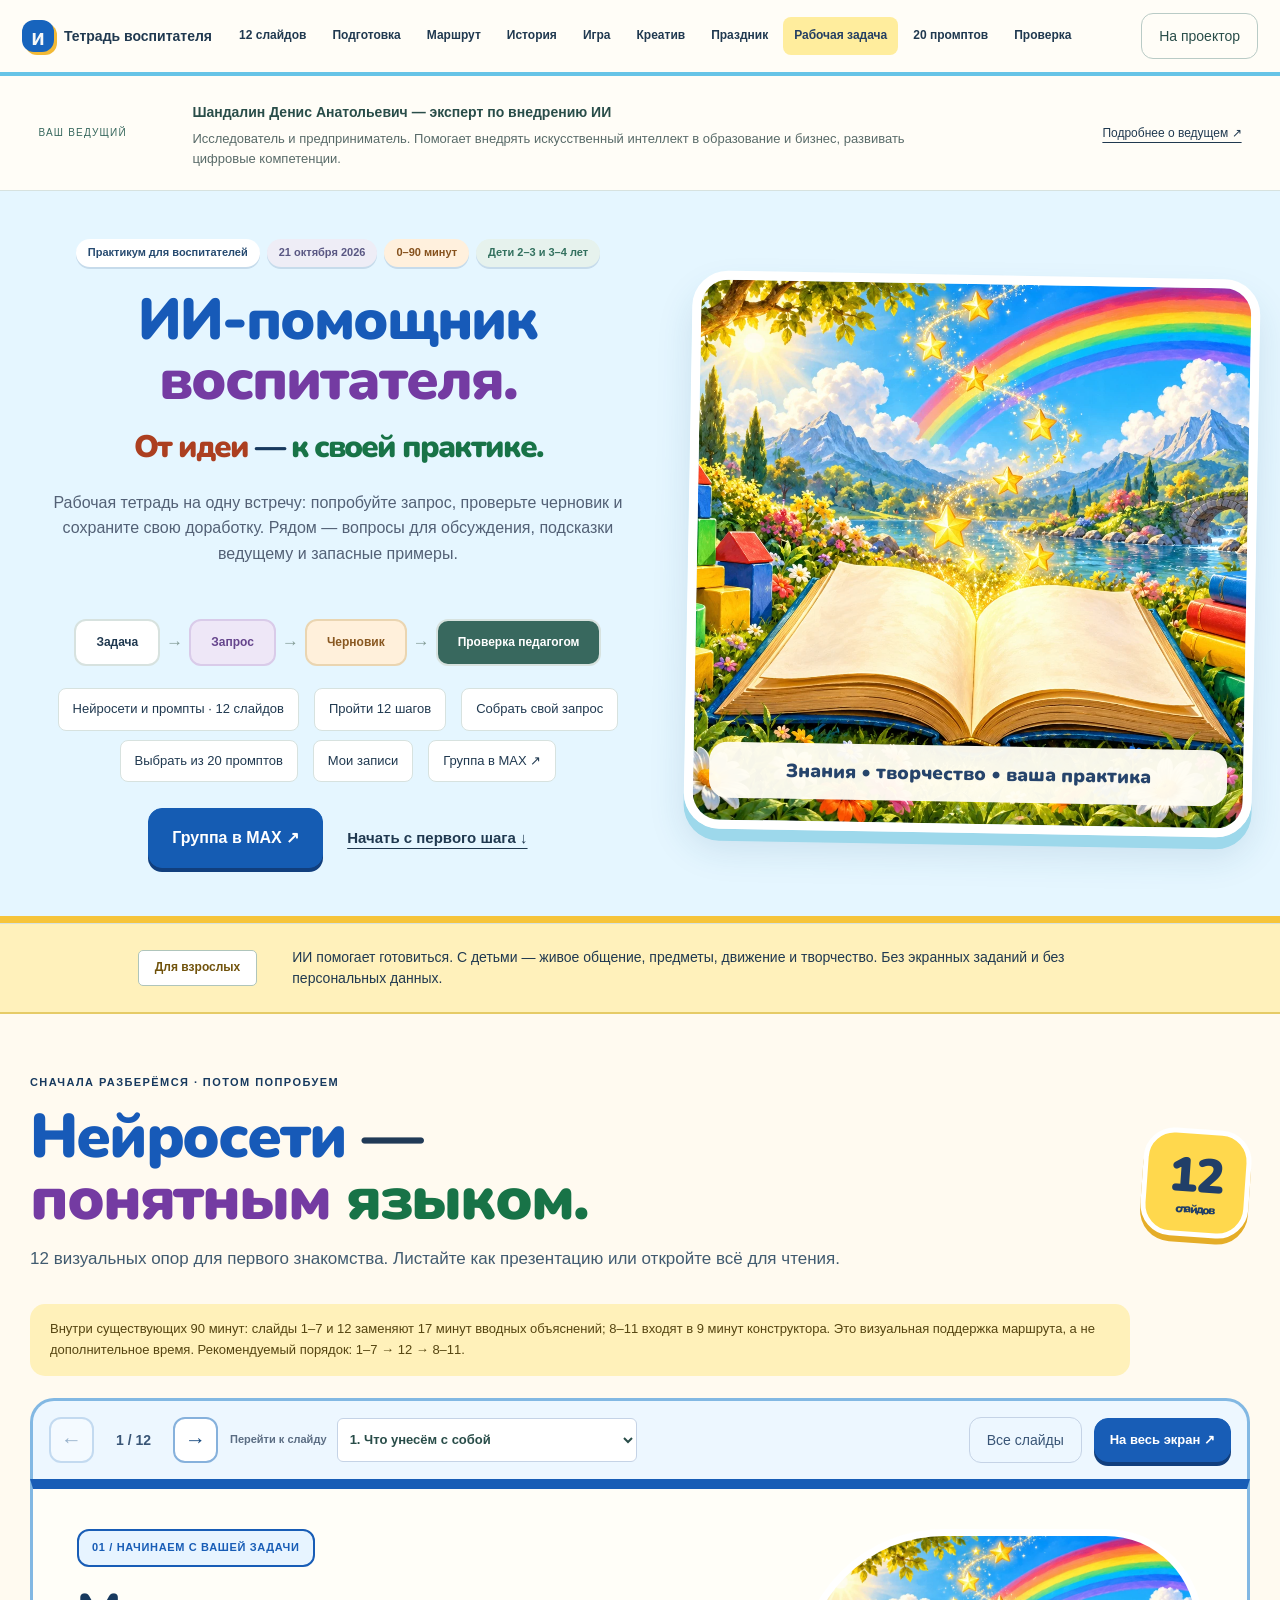
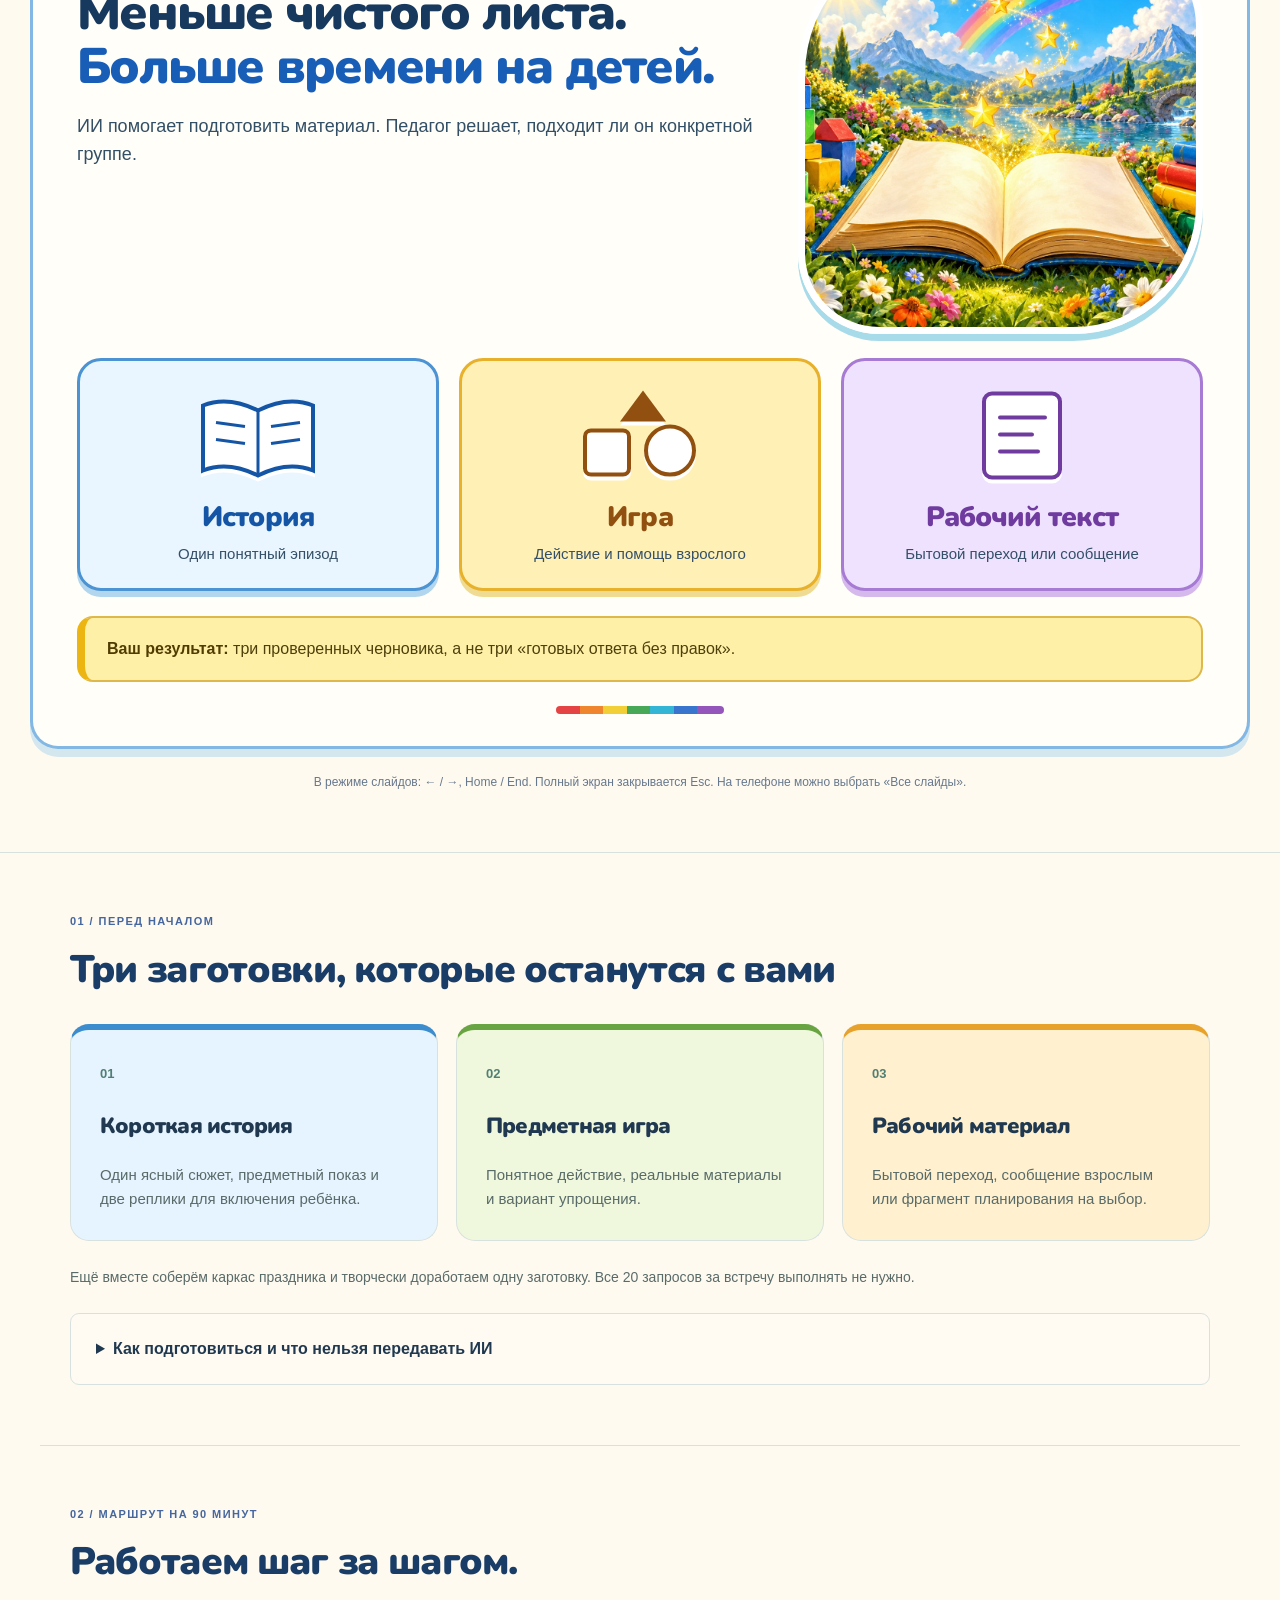
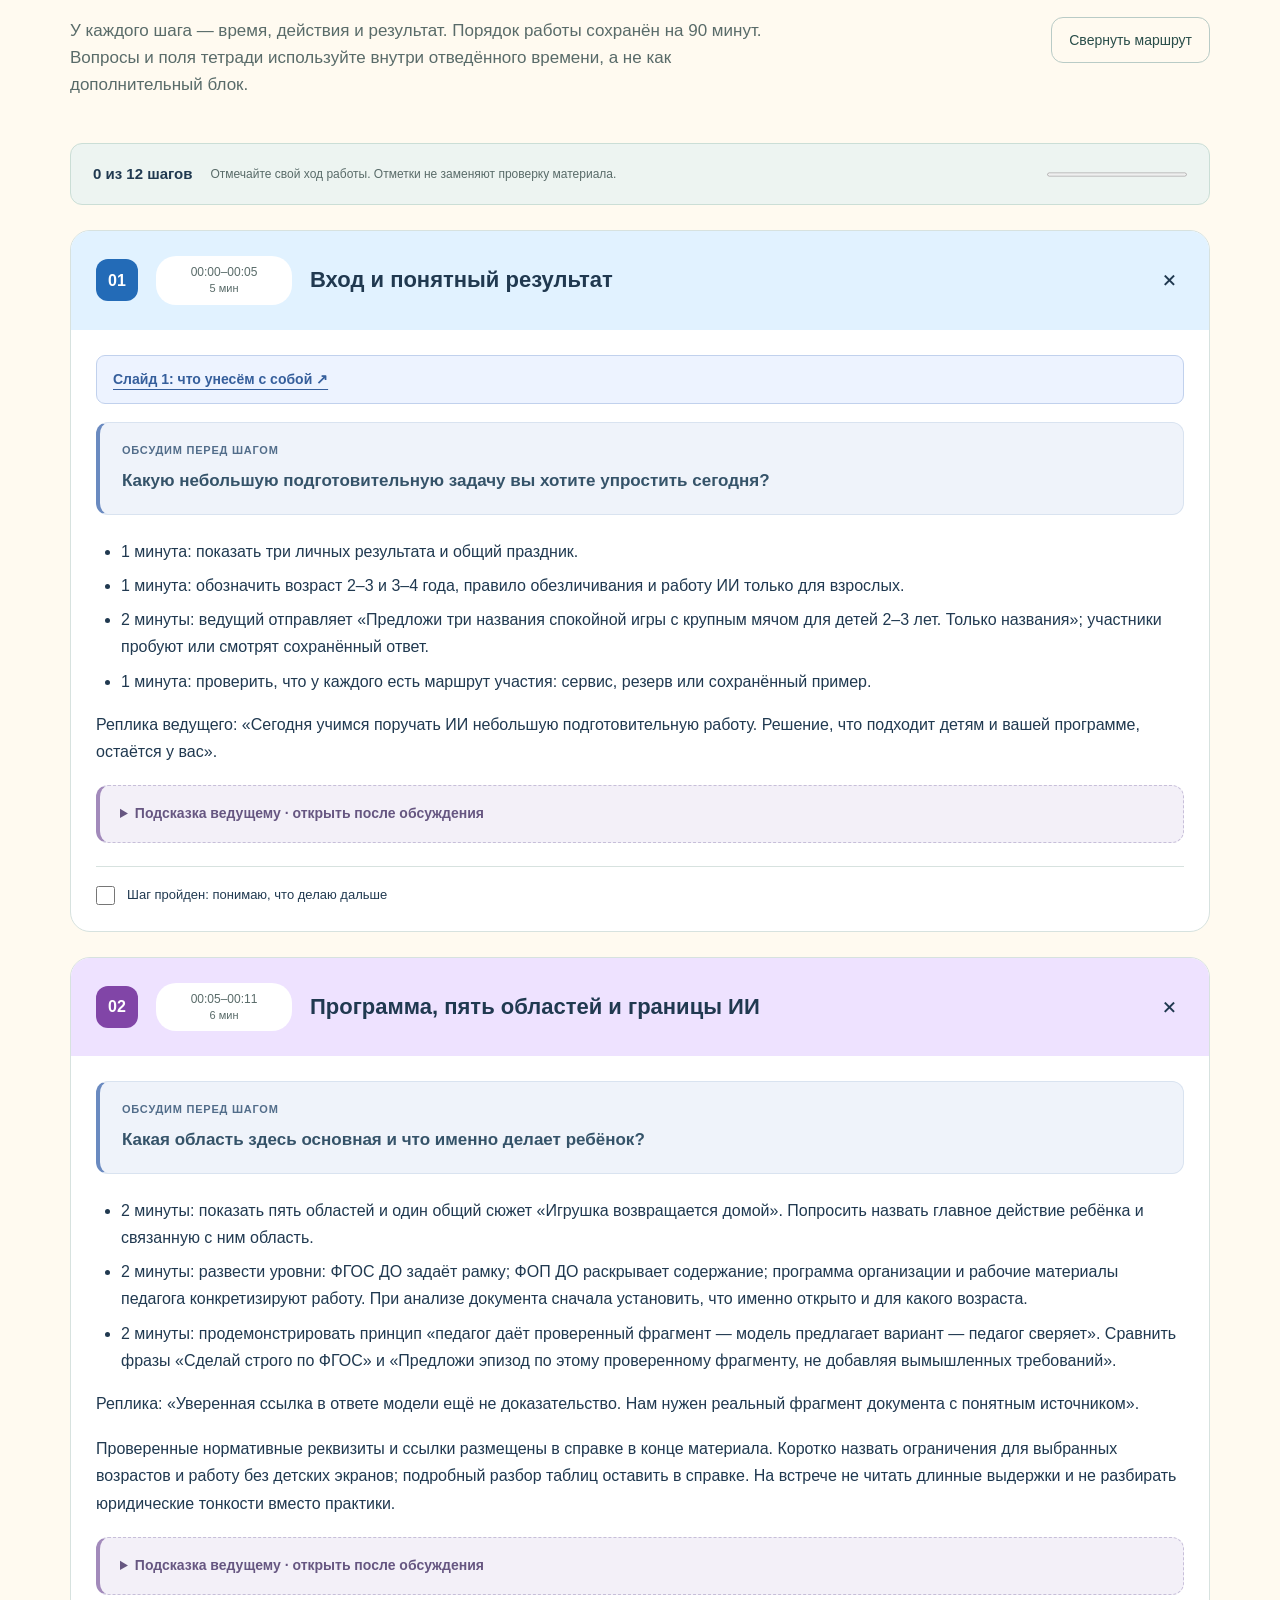
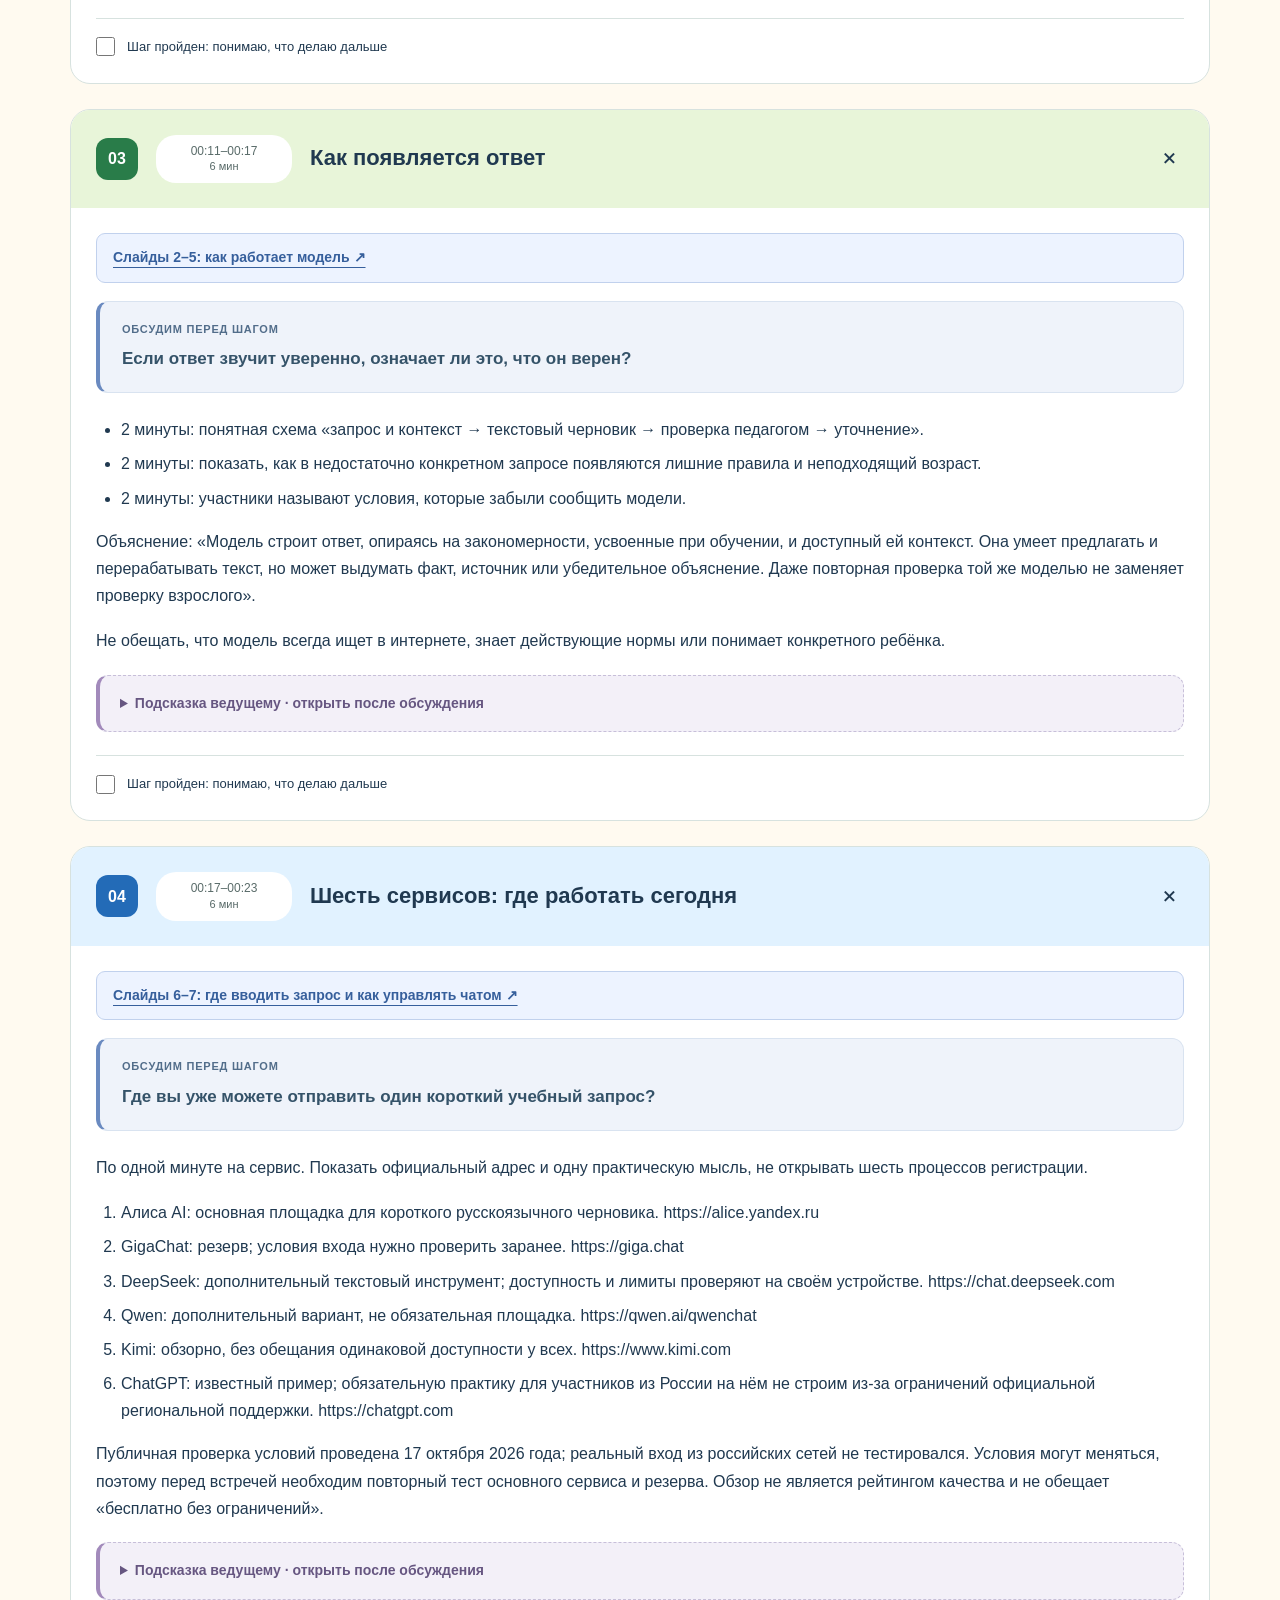
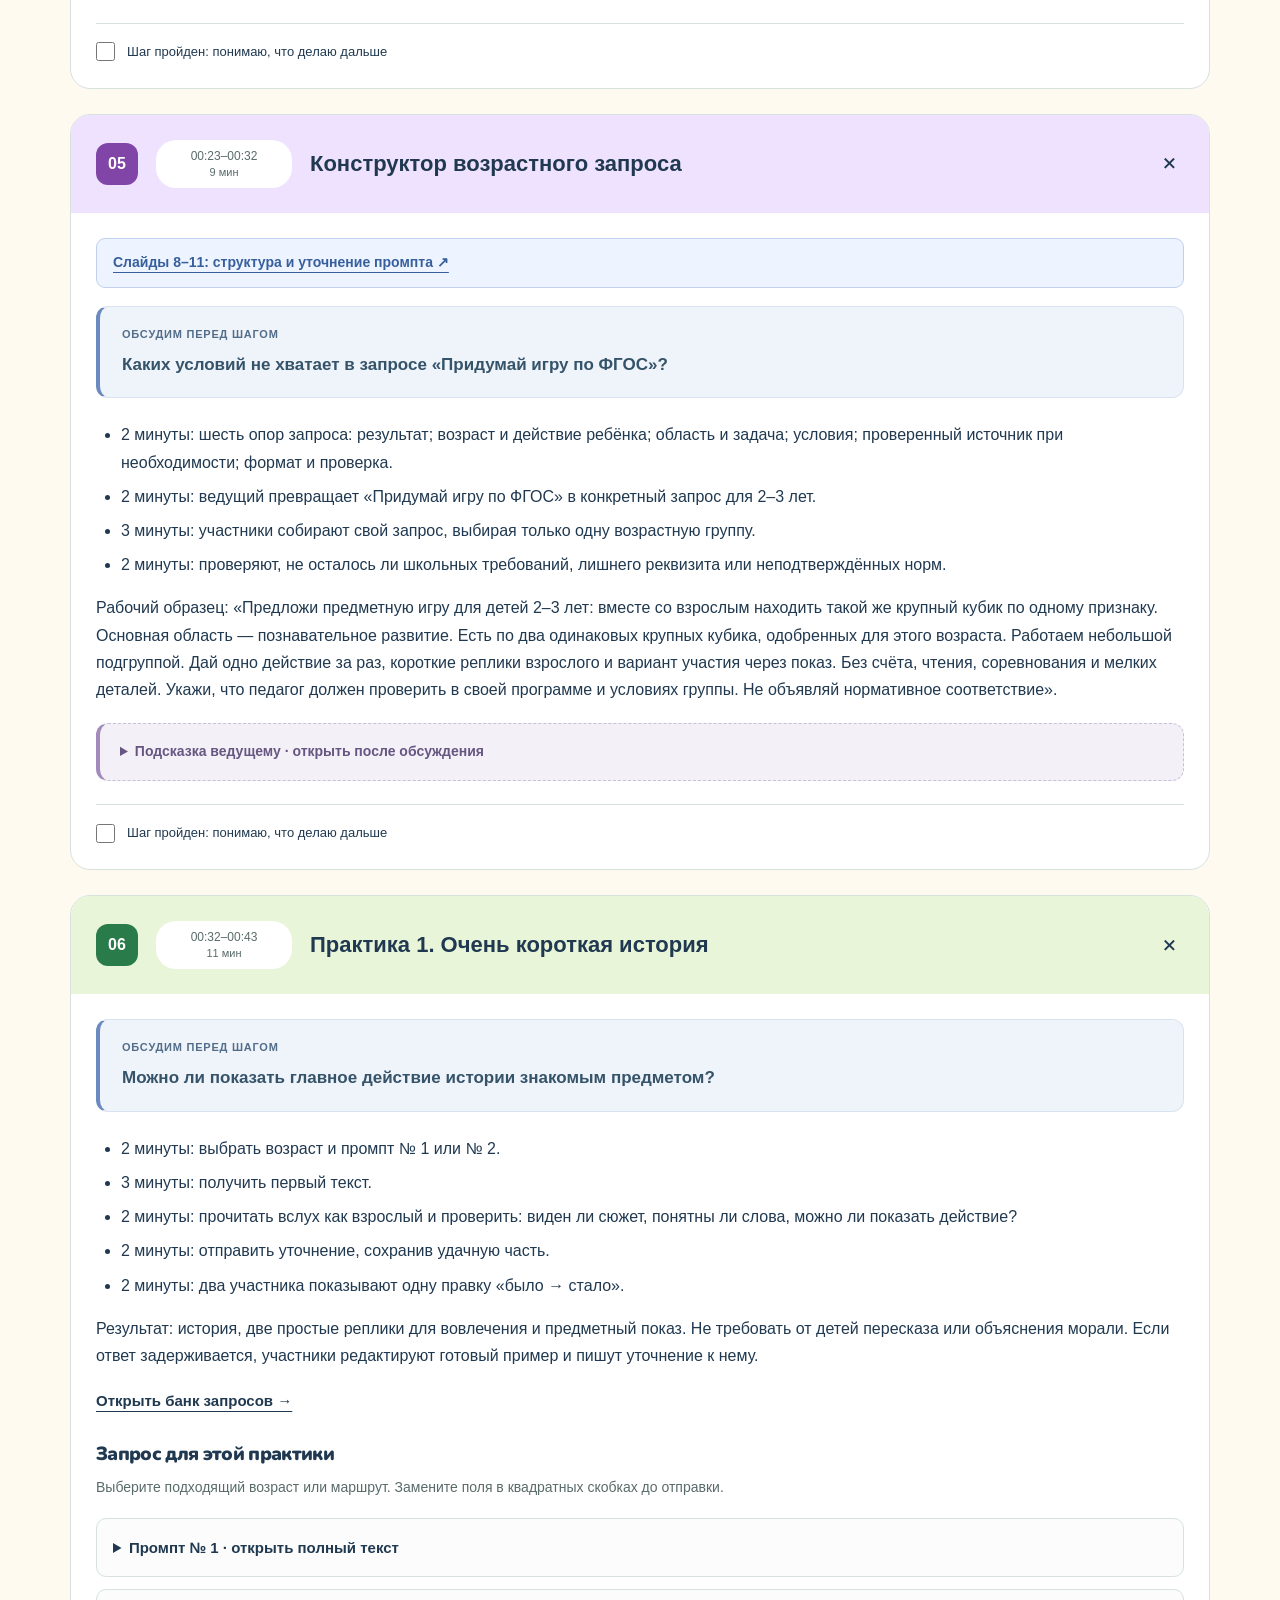
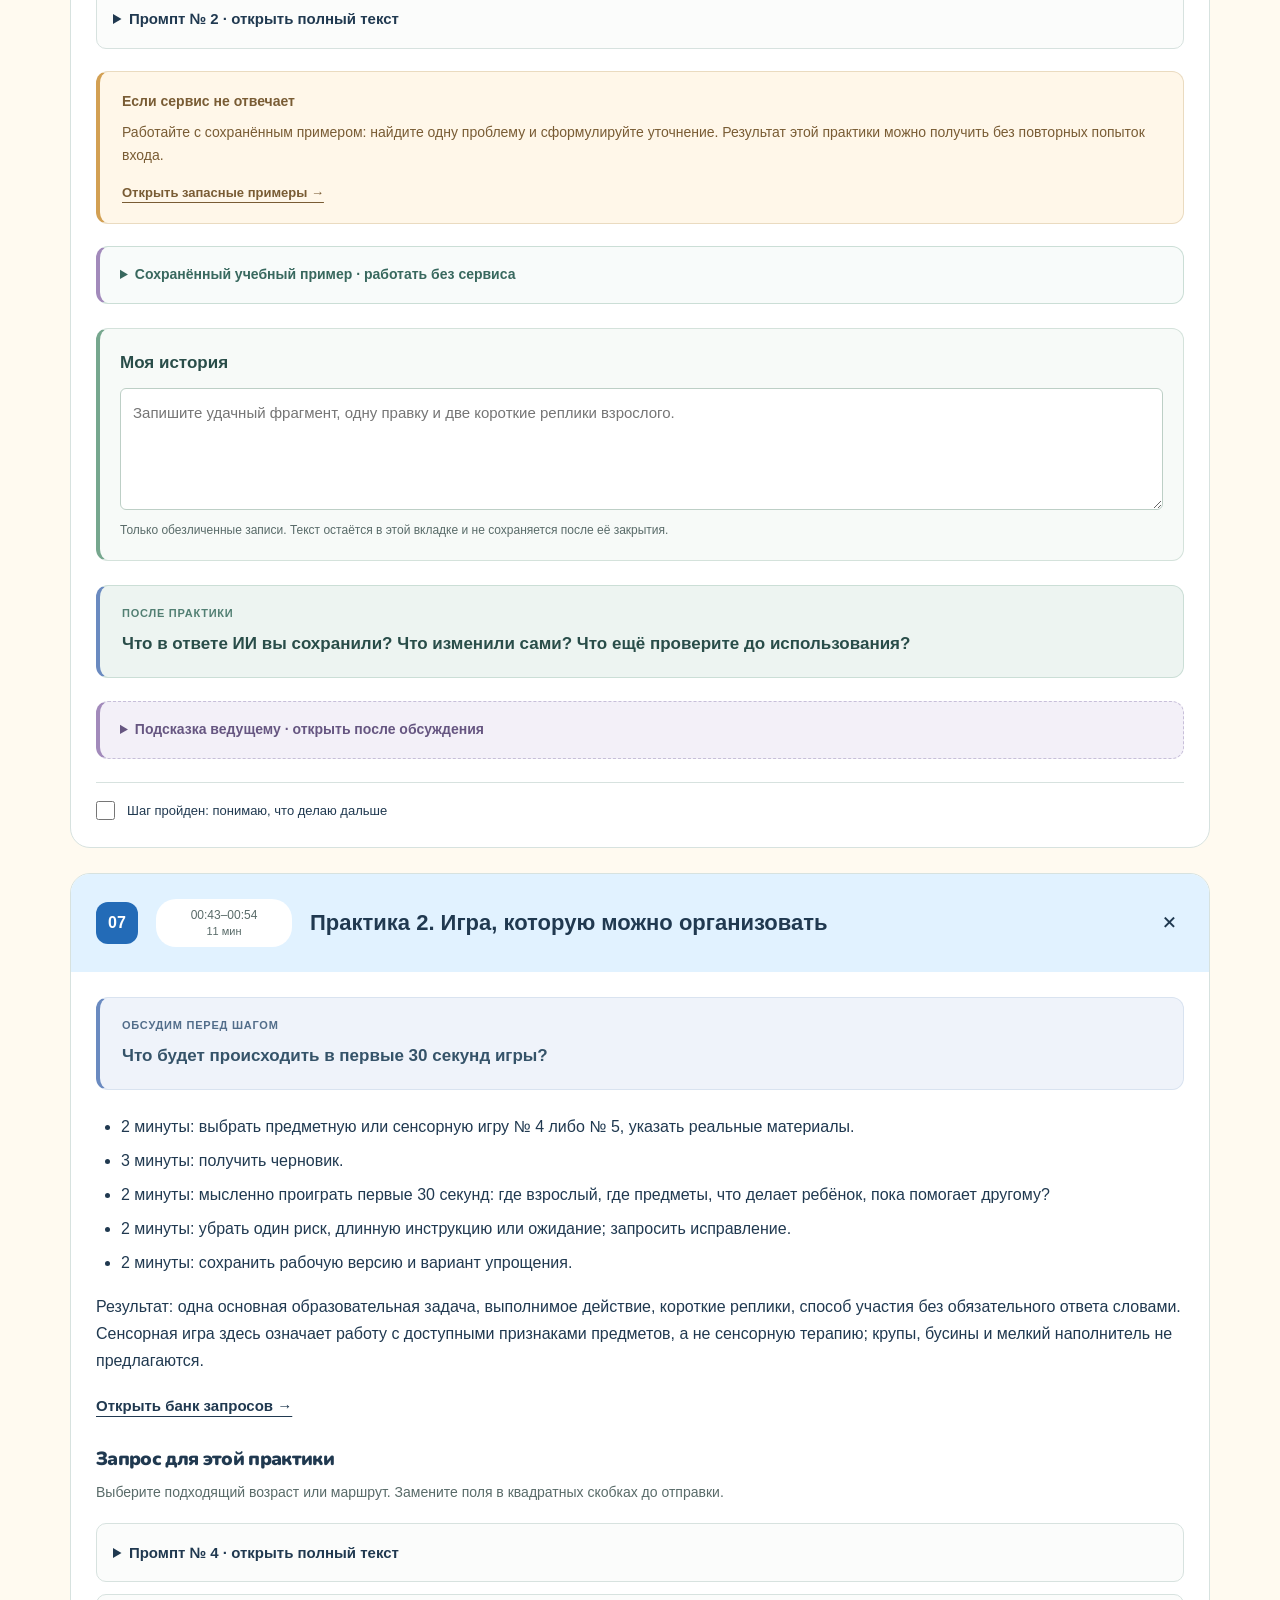
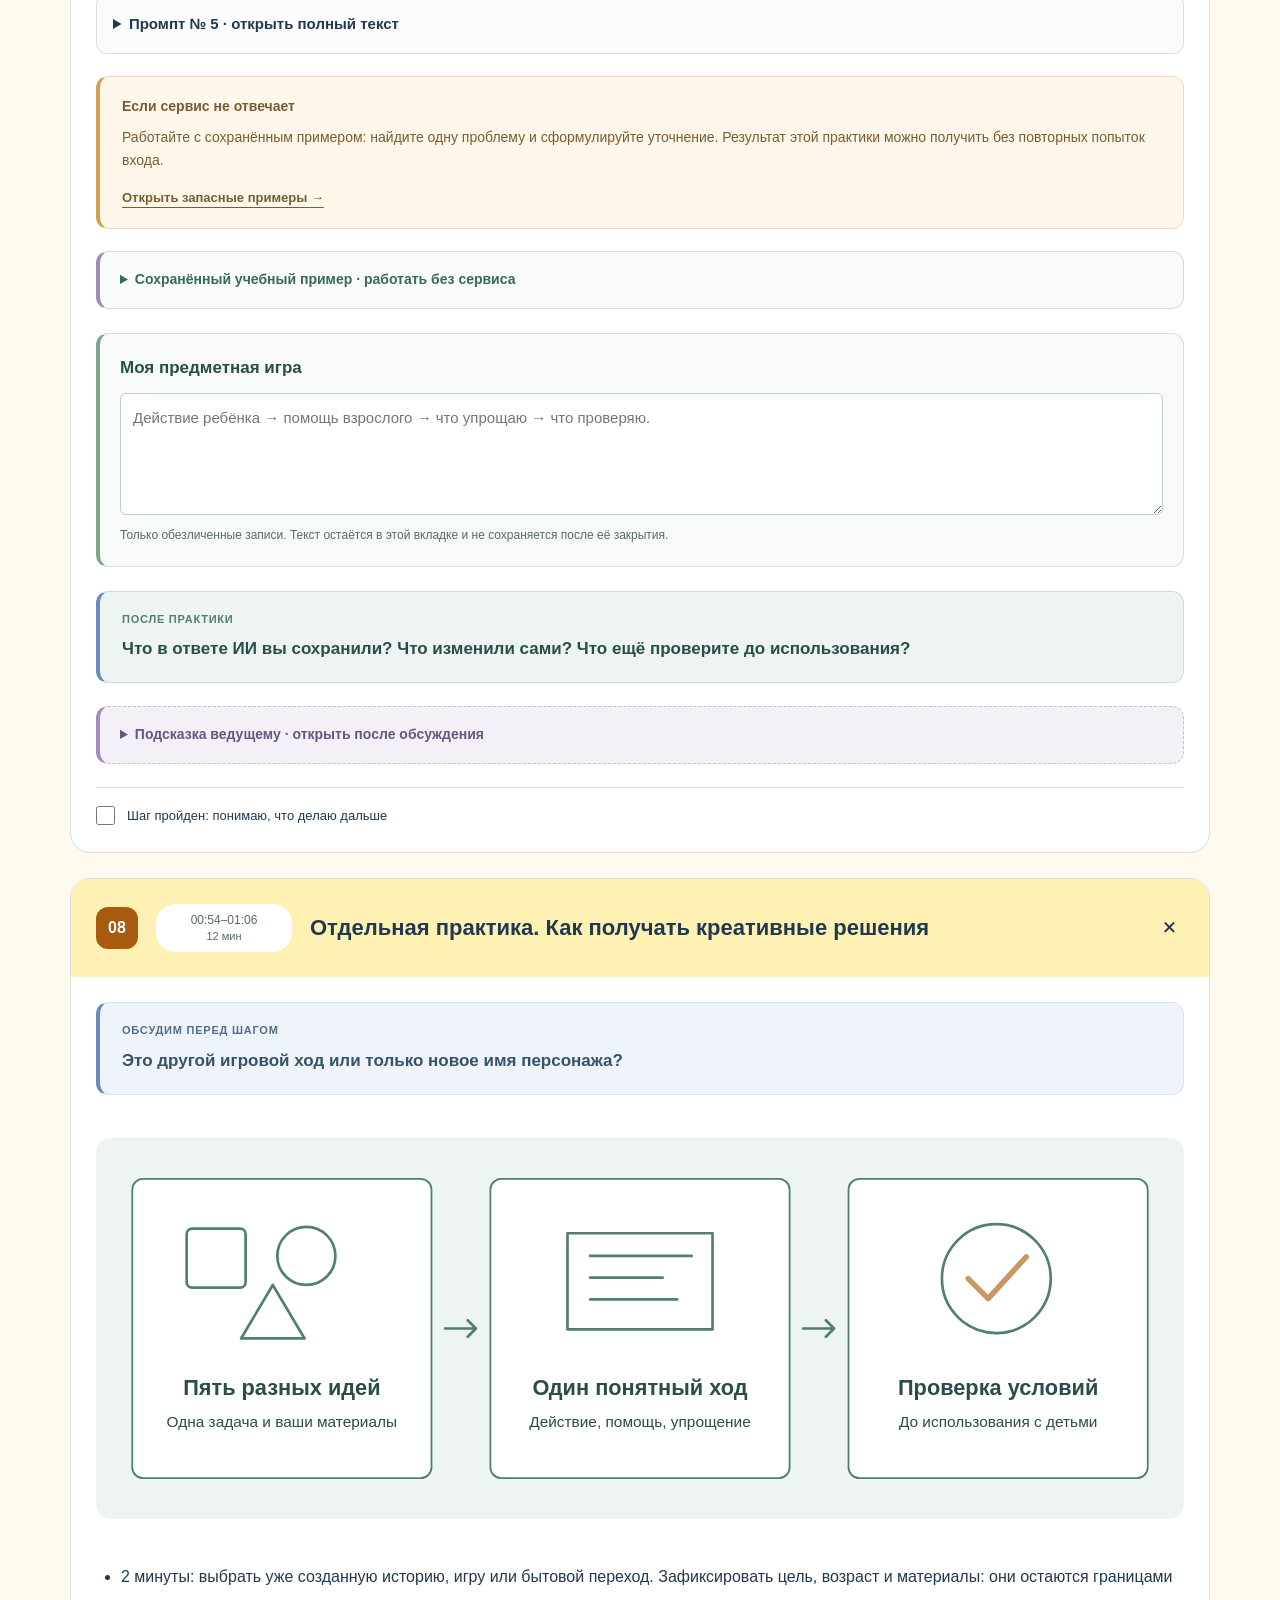
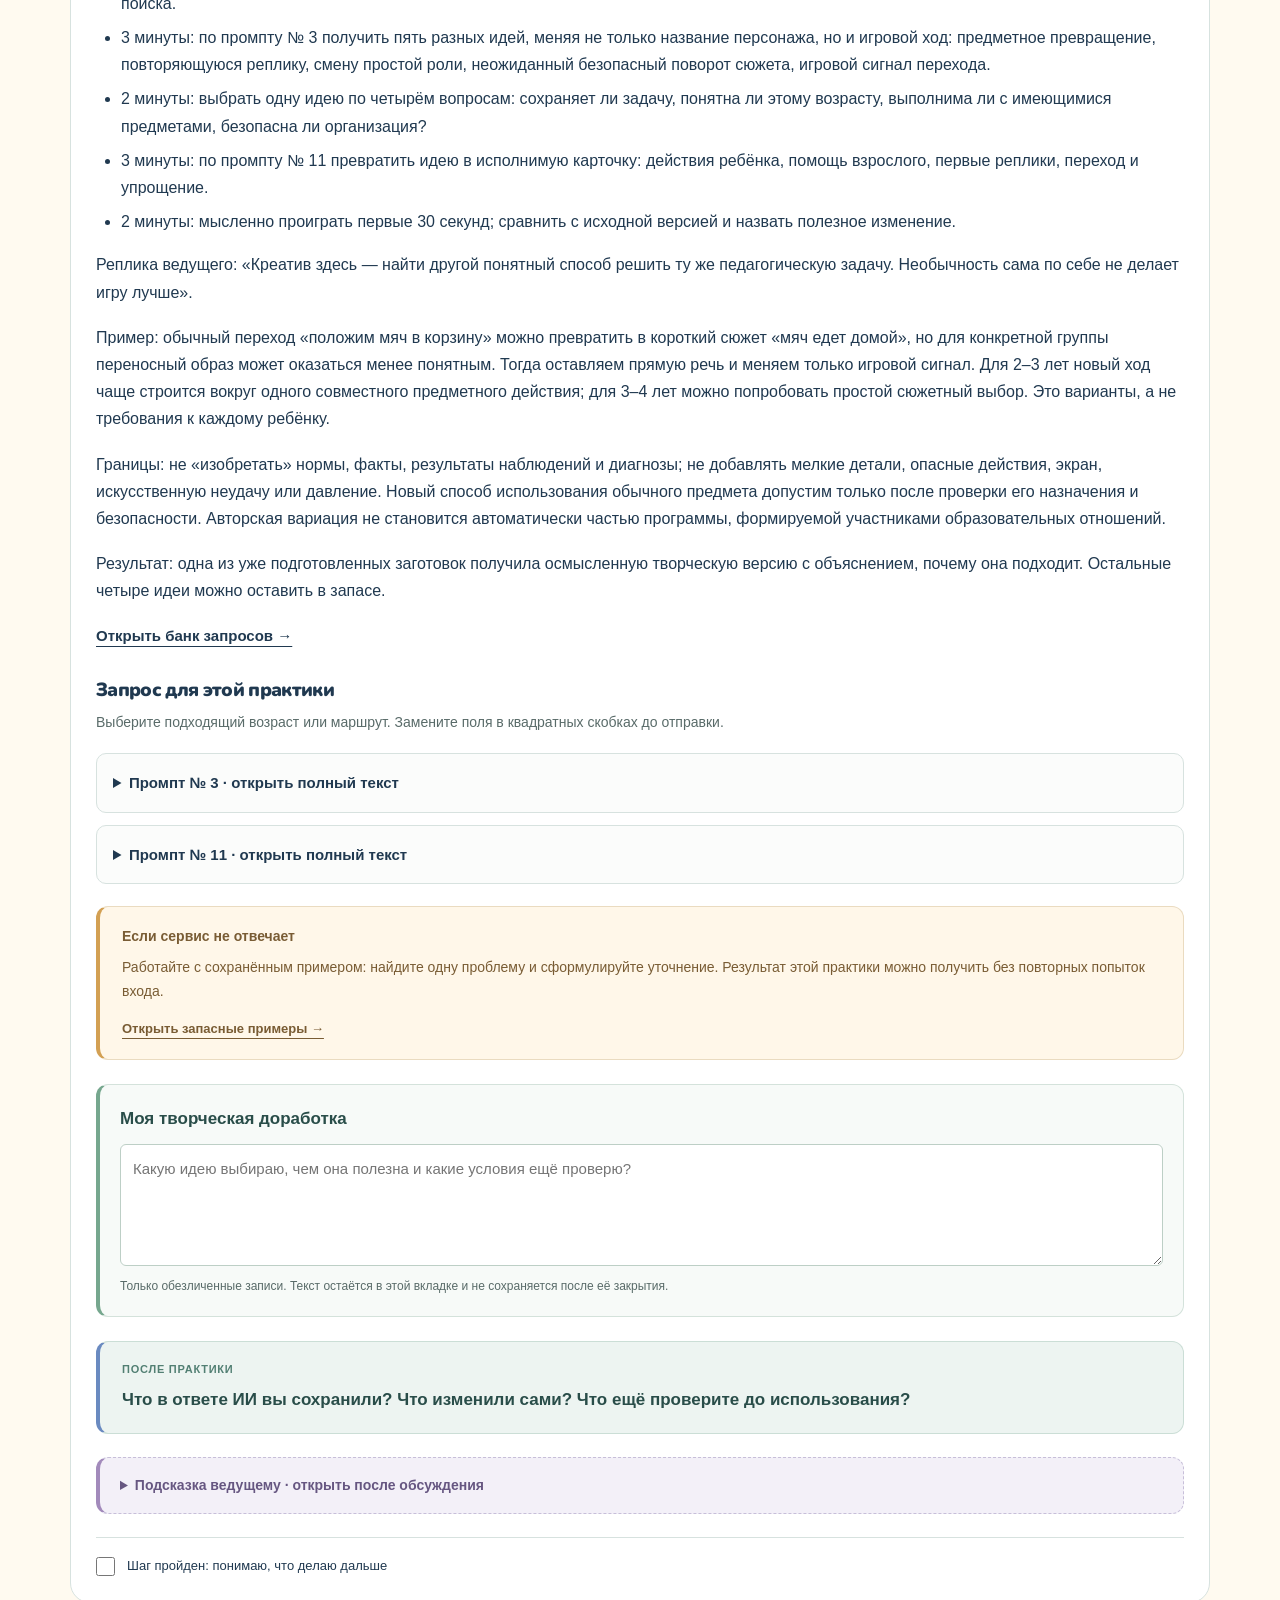
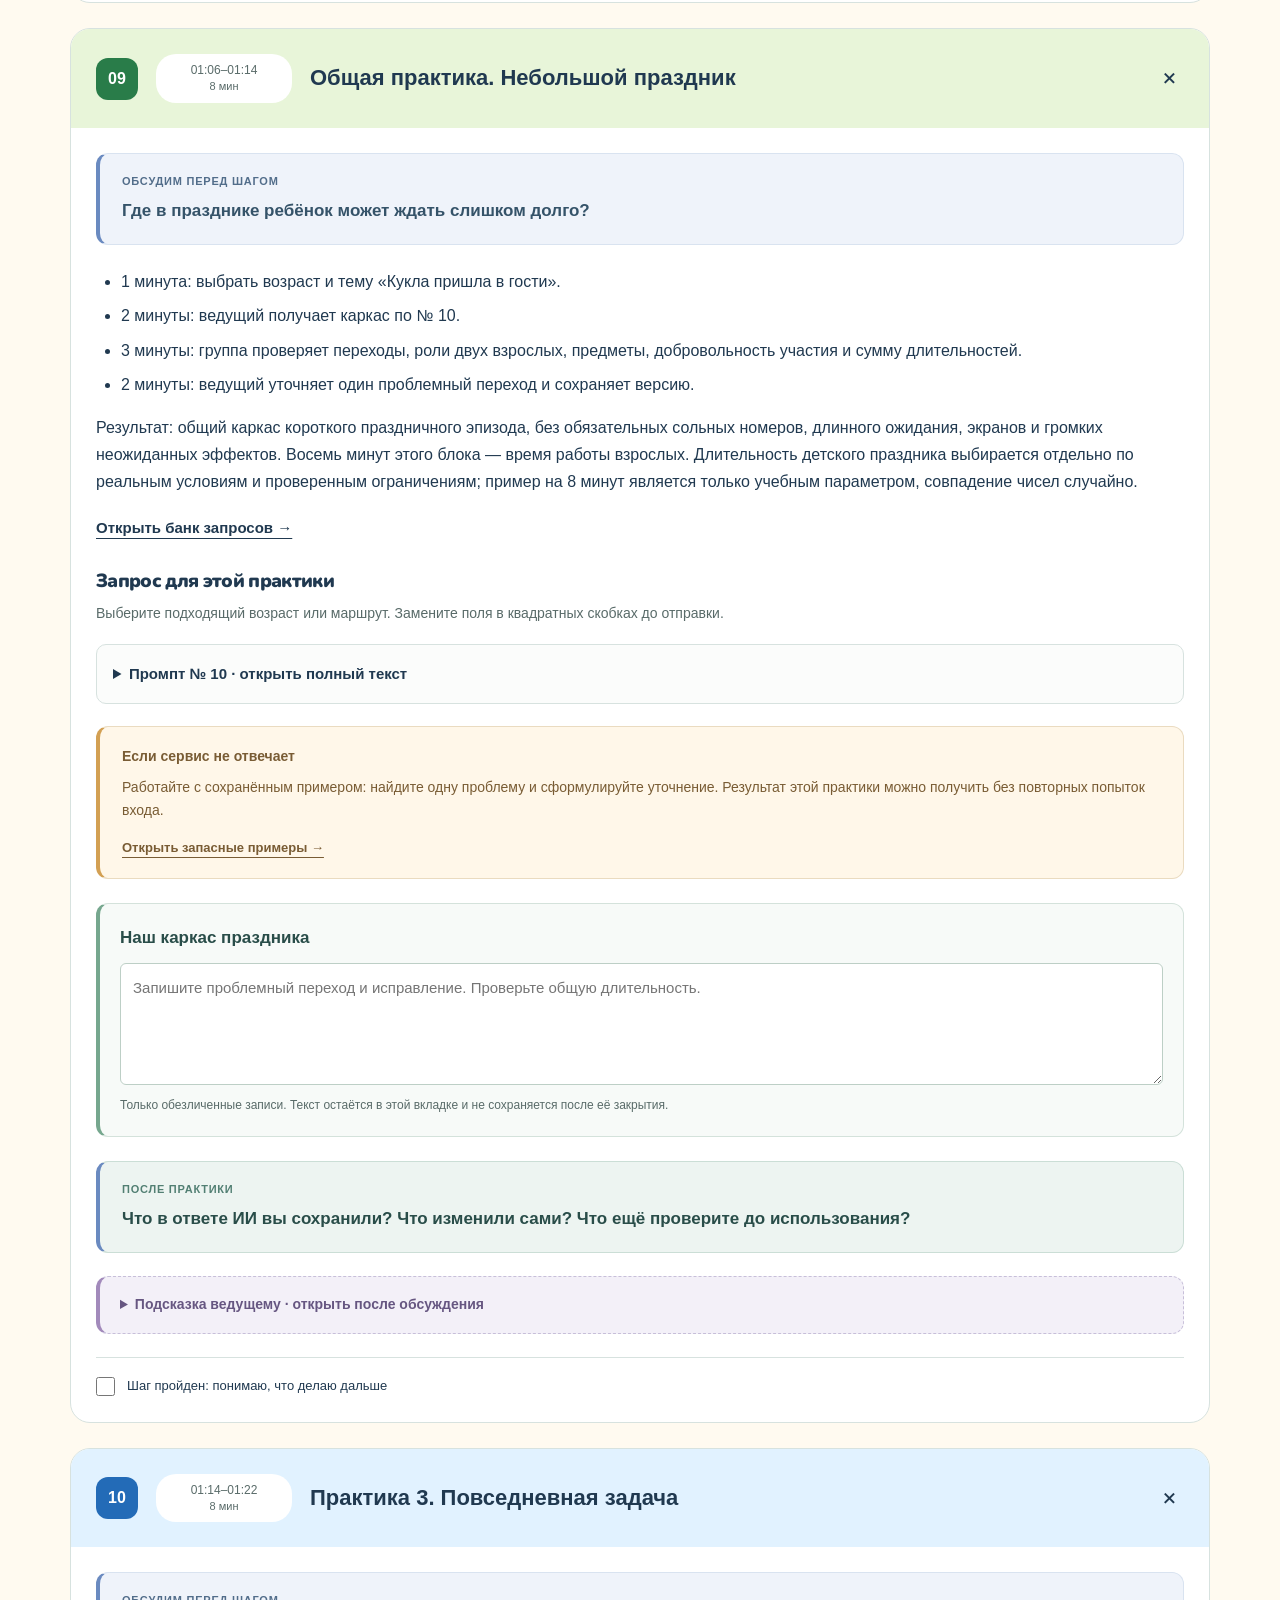
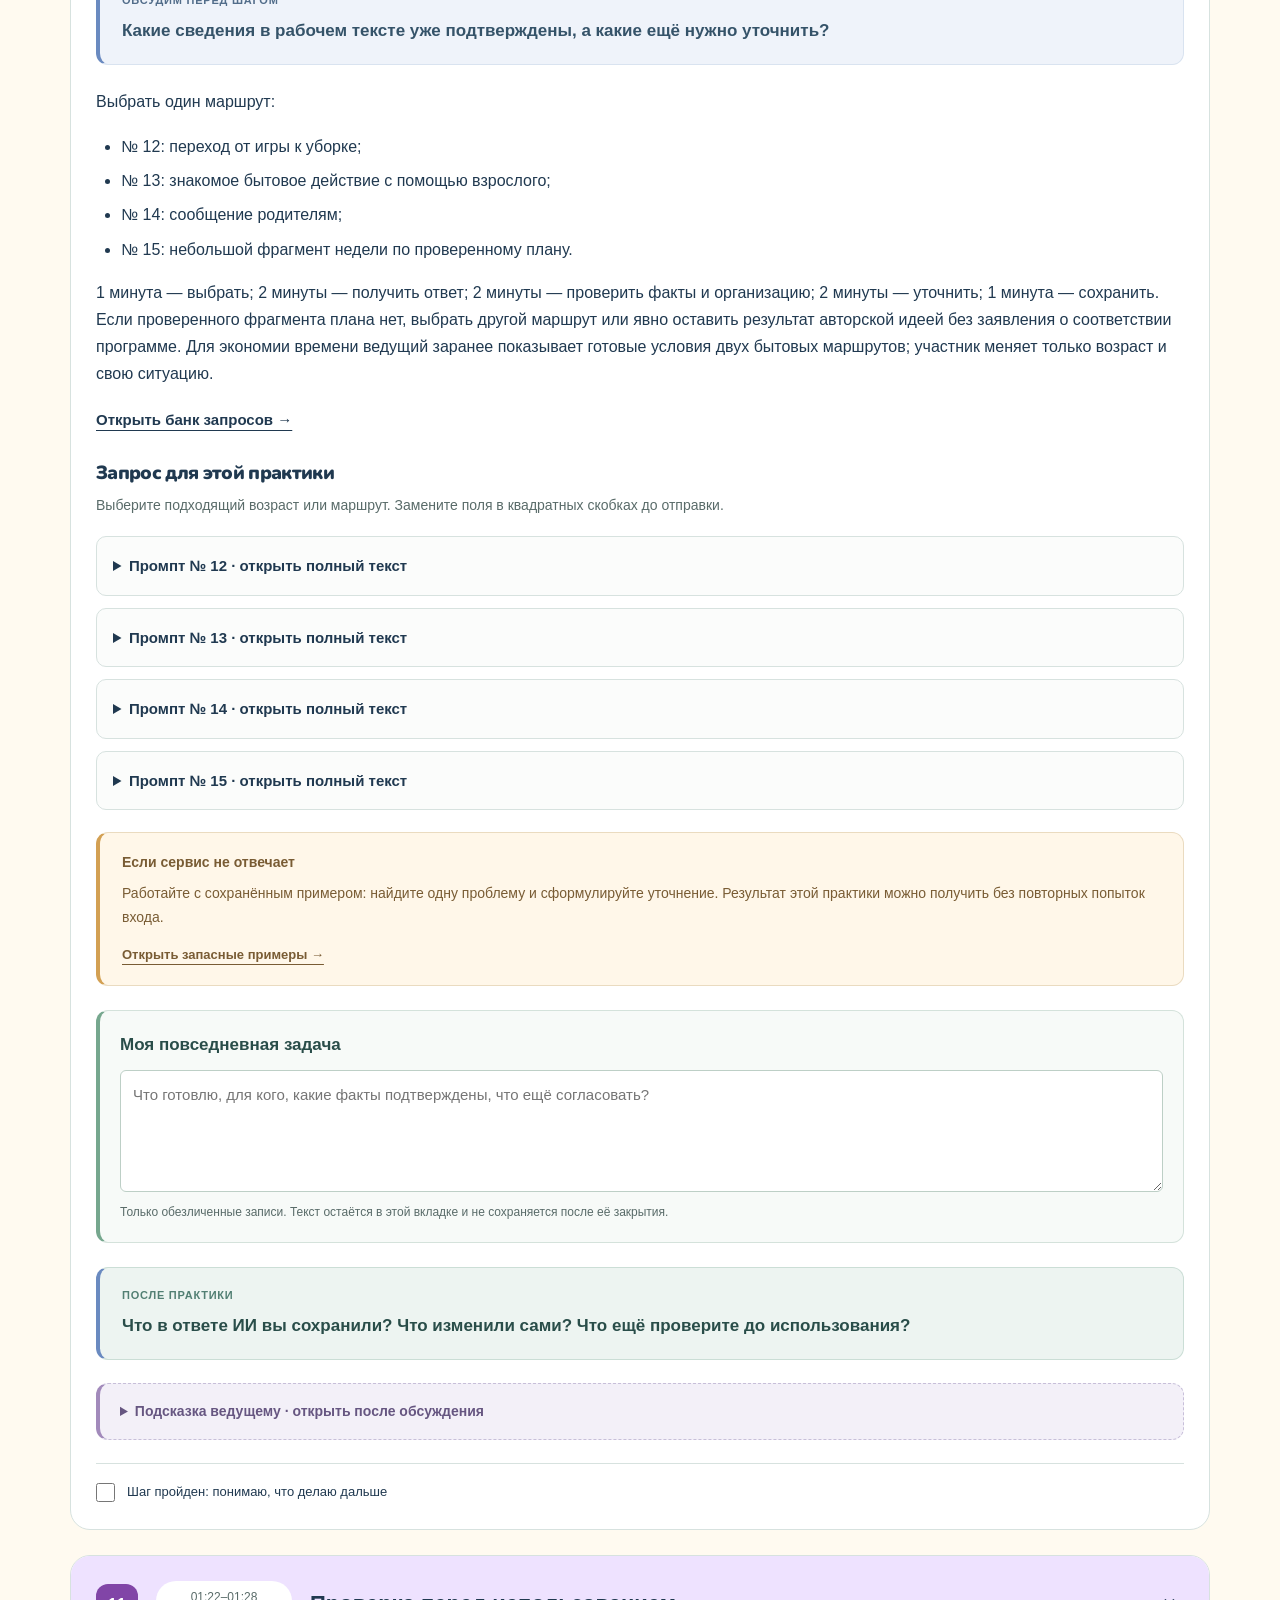
==== commit 930d3b2a: "Add vivid illustrated storybook design and locally hosted Cyrillic font" ====
--- a/index.html
+++ b/index.html
@@ -1,23 +1,23 @@
-<!doctype html><html lang="ru"><head><meta charset="UTF-8"><meta name="viewport" content="width=device-width,initial-scale=1"><meta name="theme-color" content="#38685e"><meta name="description" content="90-минутный практикум для воспитателей: ИИ для подготовки материалов детям 2–3 и 3–4 лет. 20 промптов, конструктор, примеры и проверка педагогом."><title>Рабочая тетрадь · ИИ-помощник воспитателя · 90 минут</title><link rel="icon" href="assets/favicon.svg" type="image/svg+xml"><link rel="stylesheet" href="styles.css"><link rel="stylesheet" href="intro-slides.css"><script src="app.js" defer></script><script src="intro-slides.js" defer></script></head><body><a class="skip" href="#main">К содержанию</a><header class="topbar"><a class="brand" href="#"><span class="brand-icon">и</span> Тетрадь воспитателя</a><nav aria-label="Основная навигация"><a href="#intro-slides">12 слайдов</a><a href="#start">Подготовка</a><a href="#route">Маршрут</a><a href="#step-5">История</a><a href="#step-6">Игра</a><a href="#step-7">Креатив</a><a href="#step-8">Праздник</a><a href="#step-9">Рабочая задача</a><a href="#library">20 промптов</a><a href="#check">Проверка</a></nav><button id="projector" class="quiet" aria-pressed="false">На проектор</button></header><main id="main"><section class="intro"><div class="intro-label">ВАШ ВЕДУЩИЙ</div><div><strong>Шандалин Денис Анатольевич — эксперт по внедрению ИИ</strong><p>Исследователь и предприниматель. Помогает внедрять искусственный интеллект в образование и бизнес, развивать цифровые компетенции.</p></div><a href="https://smit1980.github.io/vizitkaSD/" target="_blank" rel="noopener noreferrer">Подробнее о ведущем ↗</a></section><section class="hero workbook-hero"><div class="hero-copy"><div class="workbook-badges"><span>Практикум для воспитателей</span><span>21 октября 2026</span><span>0–90 минут</span><span>Дети 2–3 и 3–4 лет</span></div><h1>ИИ-помощник воспитателя.<br><em>От идеи — к своей практике.</em></h1><p class="hero-lead">Рабочая тетрадь на одну встречу: попробуйте запрос, проверьте черновик и сохраните свою доработку. Рядом — вопросы для обсуждения, подсказки ведущему и запасные примеры.</p><div class="workbook-formula"><span>Задача</span><b>→</b><span>Запрос</span><b>→</b><span>Черновик</span><b>→</b><span>Проверка педагогом</span></div><nav class="workbook-contents" aria-label="Быстрый старт"><a href="#intro-slides">Нейросети и промпты · 12 слайдов</a><a href="#route">Пройти 12 шагов</a><a href="#builder">Собрать свой запрос</a><a href="#library">Выбрать из 20 промптов</a><a href="#notes-summary">Мои записи</a><a href="#community">Группа в MAX ↗</a></nav><div class="hero-actions"><a class="button" href="https://max.ru/join/WWR_dfNXSUyW-a0xuiRjyf4OByF07DYHxrFYOJDwZ8M" target="_blank" rel="noopener noreferrer">Группа в MAX ↗</a><a class="text-link" href="#step-0">Начать с первого шага ↓</a></div></div></section><div class="safety-strip"><span>Для взрослых</span><p>ИИ помогает готовиться. С детьми — живое общение, предметы, движение и творчество. Без экранных заданий и без персональных данных.</p></div><section id="intro-slides" class="section intro-deck" aria-label="12 вводных слайдов о нейросетях и промптах">
-<div class="intro-deck-heading"><div><span class="eyebrow">СНАЧАЛА РАЗБЕРЁМСЯ · ПОТОМ ПОПРОБУЕМ</span><h2>Нейросети — понятным языком.</h2><p>12 визуальных опор для первого знакомства. Листайте как презентацию или откройте всё для чтения.</p></div><span class="intro-deck-stamp">12<br><small>слайдов</small></span></div>
+<!doctype html><html lang="ru"><head><meta charset="UTF-8"><meta name="viewport" content="width=device-width,initial-scale=1"><meta name="theme-color" content="#1764bd"><meta name="description" content="90-минутный практикум для воспитателей: ИИ для подготовки материалов детям 2–3 и 3–4 лет. 20 промптов, конструктор, примеры и проверка педагогом."><title>Рабочая тетрадь · ИИ-помощник воспитателя · 90 минут</title><link rel="icon" href="assets/favicon.svg" type="image/svg+xml"><link rel="stylesheet" href="styles.css"><link rel="stylesheet" href="intro-slides.css"><link rel="stylesheet" href="festive.css"><script src="app.js" defer></script><script src="intro-slides.js" defer></script></head><body><a class="skip" href="#main">К содержанию</a><header class="topbar"><a class="brand" href="#"><span class="brand-icon">и</span> Тетрадь воспитателя</a><nav aria-label="Основная навигация"><a href="#intro-slides">12 слайдов</a><a href="#start">Подготовка</a><a href="#route">Маршрут</a><a href="#step-5">История</a><a href="#step-6">Игра</a><a href="#step-7">Креатив</a><a href="#step-8">Праздник</a><a href="#step-9">Рабочая задача</a><a href="#library">20 промптов</a><a href="#check">Проверка</a></nav><button id="projector" class="quiet" aria-pressed="false">На проектор</button></header><main id="main"><section class="intro"><div class="intro-label">ВАШ ВЕДУЩИЙ</div><div><strong>Шандалин Денис Анатольевич — эксперт по внедрению ИИ</strong><p>Исследователь и предприниматель. Помогает внедрять искусственный интеллект в образование и бизнес, развивать цифровые компетенции.</p></div><a href="https://smit1980.github.io/vizitkaSD/" target="_blank" rel="noopener noreferrer">Подробнее о ведущем ↗</a></section><section class="hero workbook-hero"><div class="hero-copy"><div class="workbook-badges"><span>Практикум для воспитателей</span><span>21 октября 2026</span><span>0–90 минут</span><span>Дети 2–3 и 3–4 лет</span></div><h1><span class="title-blue">ИИ-помощник</span><br><span class="title-purple">воспитателя.</span><br><em><span>От идеи</span> — <span>к своей практике.</span></em></h1><p class="hero-lead">Рабочая тетрадь на одну встречу: попробуйте запрос, проверьте черновик и сохраните свою доработку. Рядом — вопросы для обсуждения, подсказки ведущему и запасные примеры.</p><div class="workbook-formula"><span>Задача</span><b>→</b><span>Запрос</span><b>→</b><span>Черновик</span><b>→</b><span>Проверка педагогом</span></div><nav class="workbook-contents" aria-label="Быстрый старт"><a href="#intro-slides">Нейросети и промпты · 12 слайдов</a><a href="#route">Пройти 12 шагов</a><a href="#builder">Собрать свой запрос</a><a href="#library">Выбрать из 20 промптов</a><a href="#notes-summary">Мои записи</a><a href="#community">Группа в MAX ↗</a></nav><div class="hero-actions"><a class="button" href="https://max.ru/join/WWR_dfNXSUyW-a0xuiRjyf4OByF07DYHxrFYOJDwZ8M" target="_blank" rel="noopener noreferrer">Группа в MAX ↗</a><a class="text-link" href="#step-0">Начать с первого шага ↓</a></div></div><figure class="festive-hero-art"><img src="assets/festive-garden.webp" alt="Открытая книга, радуга, яркие кубики и звёздная дорожка в цветущем саду"><figcaption>Знания • творчество • ваша практика</figcaption></figure></section><div class="safety-strip"><span>Для взрослых</span><p>ИИ помогает готовиться. С детьми — живое общение, предметы, движение и творчество. Без экранных заданий и без персональных данных.</p></div><section id="intro-slides" class="section intro-deck" aria-label="12 вводных слайдов о нейросетях и промптах">
+<div class="intro-deck-heading"><div><span class="eyebrow">СНАЧАЛА РАЗБЕРЁМСЯ · ПОТОМ ПОПРОБУЕМ</span><h2><span class="title-blue">Нейросети</span> —<br><span class="title-purple">понятным</span> <span class="title-green">языком.</span></h2><p>12 визуальных опор для первого знакомства. Листайте как презентацию или откройте всё для чтения.</p></div><span class="intro-deck-stamp">12<br><small>слайдов</small></span></div>
 <p class="intro-timing">Внутри существующих 90 минут: слайды 1–7 и 12 заменяют 17 минут вводных объяснений; 8–11 входят в 9 минут конструктора. Это визуальная поддержка маршрута, а не дополнительное время. Рекомендуемый порядок: 1–7 → 12 → 8–11.</p>
 <div class="intro-toolbar"><div class="intro-pager"><button type="button" class="quiet" id="intro-prev" aria-label="Предыдущий вводный слайд">←</button><span id="intro-count" aria-live="polite">1 / 12</span><button type="button" class="quiet" id="intro-next" aria-label="Следующий вводный слайд">→</button></div><label class="intro-select-label">Перейти к слайду<select id="intro-select" aria-label="Выбрать вводный слайд"></select></label><button type="button" class="quiet" id="intro-read" aria-pressed="false">Все слайды</button><button type="button" class="button" id="intro-screen" aria-pressed="false">На весь экран ↗</button></div>
 <div class="intro-slides">
-<article class="intro-slide intro-blue" id="intro-1" data-title="Что унесём с собой" tabindex="-1"><header><span class="intro-slide-tag">01 / НАЧИНАЕМ С ВАШЕЙ ЗАДАЧИ</span><h3>Меньше чистого листа.<br><em>Больше времени на детей.</em></h3><p class="intro-slide-lead">ИИ помогает подготовить материал. Педагог решает, подходит ли он конкретной группе.</p></header><div class="intro-outcomes"><div class="intro-outcome"><svg viewBox="0 0 140 100" role="img" aria-label="Открытая книга"><path d="M15 20Q40 10 70 25Q100 10 125 20V85Q100 75 70 90Q40 75 15 85Z" fill="#fff" stroke="currentColor" stroke-width="4"/><path d="M70 25V90M28 37l29 4m-29 13 29 4m26-17 29-4m-29 21 29-4" stroke="currentColor" stroke-width="3"/></svg><b>История</b><span>Один понятный эпизод</span></div><div class="intro-outcome"><svg viewBox="0 0 140 100" role="img" aria-label="Крупные геометрические предметы"><rect x="15" y="45" width="44" height="44" rx="6" fill="#fff" stroke="currentColor" stroke-width="4"/><circle cx="100" cy="65" r="24" fill="#fff" stroke="currentColor" stroke-width="4"/><path d="m50 36 23-31 23 31Z" fill="currentColor"/></svg><b>Игра</b><span>Действие и помощь взрослого</span></div><div class="intro-outcome"><svg viewBox="0 0 140 100" role="img" aria-label="Рабочая заметка"><rect x="32" y="8" width="76" height="84" rx="8" fill="#fff" stroke="currentColor" stroke-width="4"/><path d="M48 32h45M48 49h32M48 66h38" stroke="currentColor" stroke-width="4" stroke-linecap="round"/></svg><b>Рабочий текст</b><span>Бытовой переход или сообщение</span></div></div><div class="intro-takeaway"><b>Ваш результат:</b> три проверенных черновика, а не три «готовых ответа без правок».</div></article>
+<article class="intro-slide intro-blue" id="intro-1" data-title="Что унесём с собой" tabindex="-1"><img class="festive-slide-art" src="assets/festive-garden.webp" alt="" aria-hidden="true"><header><span class="intro-slide-tag">01 / НАЧИНАЕМ С ВАШЕЙ ЗАДАЧИ</span><h3>Меньше чистого листа.<br><em>Больше времени на детей.</em></h3><p class="intro-slide-lead">ИИ помогает подготовить материал. Педагог решает, подходит ли он конкретной группе.</p></header><div class="intro-outcomes"><div class="intro-outcome"><svg viewBox="0 0 140 100" role="img" aria-label="Открытая книга"><path d="M15 20Q40 10 70 25Q100 10 125 20V85Q100 75 70 90Q40 75 15 85Z" fill="#fff" stroke="currentColor" stroke-width="4"/><path d="M70 25V90M28 37l29 4m-29 13 29 4m26-17 29-4m-29 21 29-4" stroke="currentColor" stroke-width="3"/></svg><b>История</b><span>Один понятный эпизод</span></div><div class="intro-outcome"><svg viewBox="0 0 140 100" role="img" aria-label="Крупные геометрические предметы"><rect x="15" y="45" width="44" height="44" rx="6" fill="#fff" stroke="currentColor" stroke-width="4"/><circle cx="100" cy="65" r="24" fill="#fff" stroke="currentColor" stroke-width="4"/><path d="m50 36 23-31 23 31Z" fill="currentColor"/></svg><b>Игра</b><span>Действие и помощь взрослого</span></div><div class="intro-outcome"><svg viewBox="0 0 140 100" role="img" aria-label="Рабочая заметка"><rect x="32" y="8" width="76" height="84" rx="8" fill="#fff" stroke="currentColor" stroke-width="4"/><path d="M48 32h45M48 49h32M48 66h38" stroke="currentColor" stroke-width="4" stroke-linecap="round"/></svg><b>Рабочий текст</b><span>Бытовой переход или сообщение</span></div></div><div class="intro-takeaway"><b>Ваш результат:</b> три проверенных черновика, а не три «готовых ответа без правок».</div></article>
 <article class="intro-slide intro-violet" id="intro-2" data-title="ИИ, модель и сервис" tabindex="-1"><header><span class="intro-slide-tag">02 / ТРИ СЛОВА БЕЗ ПУТАНИЦЫ</span><h3>ИИ — широкое понятие.<br><em>LLM работает с языком.</em></h3><p class="intro-slide-lead">Модель и приложение — разные вещи. Сервис даёт удобный доступ к модели и дополнительным инструментам.</p></header><div class="intro-taxonomy"><div class="intro-ai-universe"><span>ИСКУССТВЕННЫЙ ИНТЕЛЛЕКТ</span><div class="intro-ai-branch"><b>Модели для языка</b><div class="intro-llm-core"><strong>LLM</strong><small>Большая языковая модель</small></div></div><div class="intro-other-ai">Другие задачи: изображения,<br>звук, прогнозирование</div></div><div class="intro-service-layer"><span class="intro-big-arrow">→</span><div><b>Чат-сервис</b><p>Окно переписки<br>+ доступные модели<br>+ инструменты</p><small>Состав зависит от сервиса.</small></div></div></div><div class="intro-takeaway"><b>По-простому:</b> LLM — модель; чат — место, где вы с ней работаете.</div></article>
 <article class="intro-slide intro-sage" id="intro-3" data-title="Обучение и ваш запрос" tabindex="-1"><header><span class="intro-slide-tag">03 / ДВА РАЗНЫХ ПРОЦЕССА</span><h3>Сначала модель обучают.<br><em>Потом вы задаёте вопрос.</em></h3><p class="intro-slide-lead">При обучении модель настраивает параметры по данным. В чате она использует обученные закономерности и доступный контекст.</p></header><div class="intro-training"><div class="intro-training-lane"><span class="intro-lane-label">ДО ВАШЕЙ РАБОТЫ</span><div class="intro-training-flow"><div class="intro-data-stack"><i></i><i></i><i></i><b>Примеры данных</b></div><span class="intro-big-arrow">→</span><svg viewBox="0 0 180 120" role="img" aria-label="Связанные параметры обучаемой модели"><g stroke="#80a699" stroke-width="2"><path d="M25 20 90 25 155 20M25 20 90 60 155 20M25 60 90 25 155 60M25 60 90 95 155 60M25 100 90 60 155 100M25 100 90 95 155 100M90 25 155 100M90 95 155 20"/></g><g fill="#477f6c"><circle cx="25" cy="20" r="10"/><circle cx="25" cy="60" r="10"/><circle cx="25" cy="100" r="10"/><circle cx="90" cy="25" r="10"/><circle cx="90" cy="60" r="10"/><circle cx="90" cy="95" r="10"/><circle cx="155" cy="20" r="10"/><circle cx="155" cy="60" r="10"/><circle cx="155" cy="100" r="10"/></g></svg><span class="intro-big-arrow">→</span><div class="intro-model-result">Обученная<br><b>модель</b></div></div></div><div class="intro-training-lane"><span class="intro-lane-label">ВО ВРЕМЯ ВАШЕЙ РАБОТЫ</span><div class="intro-token-flow"><span>Ваш запрос</span><b>+</b><span>Контекст беседы</span><b>→</b><strong>Новый ответ</strong></div></div></div><div class="intro-takeaway"><b>Важно:</b> уточнение в чате меняет контекст, но не означает мгновенного переобучения модели. Правила хранения данных проверяйте у сервиса.</div></article>
 <article class="intro-slide intro-blue" id="intro-4" data-title="Как появляется ответ" tabindex="-1"><header><span class="intro-slide-tag">04 / ОТ ЗАПРОСА К ЧЕРНОВИКУ</span><h3>Ответ собирается по частям.<br><em>Смысл проверяете вы.</em></h3><p class="intro-slide-lead">Модель последовательно формирует текст с учётом запроса и контекста. Это не гарантированная выдача «правильного ответа из справочника».</p></header><div class="intro-answer-flow"><div><small>ВХОД</small><b>Задача + условия</b><p>«Игра для 2–3 лет,<br>крупные кубики»</p></div><span>→</span><div><small>ГЕНЕРАЦИЯ</small><b>Текст по частям</b><div class="intro-tokens"><i>Возьмите</i><i>крупный</i><i>кубик</i><i>…</i></div><p>Упрощённая иллюстрация:<br>токен не обязательно целое слово.</p></div><span>→</span><div><small>ВЫХОД</small><b>Черновик</b><p>Идея, реплики,<br>последовательность</p></div></div><p class="intro-search-branch">└ Поиск в интернете — отдельный инструмент, если он доступен и используется.</p><div class="intro-human-gate"><span>↻ Уточнить запрос</span><strong>Педагог проверяет</strong><span>✓ Адаптировать и использовать</span></div><div class="intro-takeaway"><b>Рабочий цикл:</b> запрос → черновик → ваша проверка → уточнение.</div></article>
-<article class="intro-slide intro-peach" id="intro-5" data-title="Польза и ограничения" tabindex="-1"><header><span class="intro-slide-tag">05 / ПОЛЕЗНО ≠ БЕЗОШИБОЧНО</span><h3>Хорошо пишет.<br><em>Но может уверенно ошибаться.</em></h3><p class="intro-slide-lead">«Галлюцинация» — правдоподобная выдумка: факт, ссылка, правило или деталь, которой нет в источнике.</p></header><div class="intro-balance"><div class="intro-can"><span class="intro-symbol">＋</span><h4>Поручаем черновую работу</h4><ul><li>Предложить разные идеи</li><li>Упростить и перестроить текст</li><li>Составить варианты реплик</li><li>Оформить заданные сведения</li></ul></div><div class="intro-caution"><span class="intro-symbol">!</span><h4>Не принимаем на веру</h4><ul><li>Факты, цитаты и ссылки</li><li>Возрастную доступность</li><li>Безопасность реальной игры</li><li>Заявление «соответствует ФГОС»</li></ul></div></div><div class="intro-false-proof"><span>Уверенный тон</span><b>≠</b><span>Доказательство</span></div><div class="intro-takeaway"><b>Привычка педагога:</b> проверять особенно внимательно то, что звучит как факт или обязательное требование.</div></article>
+<article class="intro-slide intro-peach" id="intro-5" data-title="Польза и ограничения" tabindex="-1"><header><span class="intro-slide-tag">05 / ПОЛЕЗНО ≠ БЕЗОШИБОЧНО</span><h3>Хорошо пишет.<br><em>Но может уверенно ошибаться.</em></h3><p class="intro-slide-lead">«Галлюцинация» — выдуманные или искажённые сведения, которые модель подаёт как достоверные: факт, ссылка, цитата или правило.</p></header><div class="intro-balance"><div class="intro-can"><span class="intro-symbol">＋</span><h4>Поручаем черновую работу</h4><ul><li>Предложить разные идеи</li><li>Упростить и перестроить текст</li><li>Составить варианты реплик</li><li>Оформить заданные сведения</li></ul></div><div class="intro-caution"><span class="intro-symbol">!</span><h4>Не принимаем на веру</h4><ul><li>Факты, цитаты и ссылки</li><li>Возрастную доступность</li><li>Безопасность реальной игры</li><li>Заявление «соответствует ФГОС»</li></ul></div></div><div class="intro-false-proof"><span>Уверенный тон</span><b>≠</b><span>Доказательство</span></div><div class="intro-takeaway"><b>Привычка педагога:</b> проверять особенно внимательно то, что звучит как факт или обязательное требование.</div></article>
 <article class="intro-slide intro-blue" id="intro-6" data-title="Карта интерфейса чата" tabindex="-1"><header><span class="intro-slide-tag">06 / ГДЕ ЧТО НАХОДИТСЯ</span><h3>У разных сервисов —<br><em>похожая логика общения.</em></h3><p class="intro-slide-lead">Это учебная схема, не скриншот конкретного сервиса. Расположение, названия кнопок и доступные функции различаются.</p></header><div class="intro-interface-layout"><div class="intro-chat-mock" aria-label="Схематичный интерфейс LLM-чата"><aside><button type="button" data-ui-part="new">1 · Новый чат ＋</button><span>История бесед</span><div class="mock-history">Идея игры</div><div class="mock-history">Короткая история</div></aside><div class="mock-main"><div class="mock-toolbar"><button type="button" data-ui-part="model">2 · Модель / режим ▾</button></div><div class="mock-messages"><div class="mock-user">Предложи игру с крупным мячом для детей 2–3 лет.</div><button type="button" class="mock-answer" data-ui-part="answer"><b>3 · Ответ модели</b><span>Черновик: ребёнок вместе со взрослым кладёт мяч в корзину…</span><small>Проверить и адаптировать</small></button></div><div class="mock-compose"><button type="button" class="mock-input" data-ui-part="input">4 · Здесь вводят запрос<br><span>Задача, возраст, условия, формат…</span></button><div class="mock-compose-actions"><button type="button" data-ui-part="tools">5 · ＋ / инструменты</button><button type="button" class="mock-send" data-ui-part="send">6 · Отправить ↑</button></div></div></div></div><div class="intro-interface-key"><span class="intro-small-label">НАЖМИТЕ НА ОБЛАСТЬ СХЕМЫ</span><h4 id="intro-ui-title">4 · Поле ввода запроса</h4><p id="intro-ui-description" aria-live="polite">Сюда вводят задачу и условия. Перед отправкой проверьте текст и уберите персональные данные.</p><div class="intro-interface-note">Схема ничего не отправляет.<br>Все элементы — учебные пояснения.</div></div></div><p class="intro-schematic-caption">Учебная схема. Названия, расположение кнопок и функции зависят от сервиса, устройства и тарифа.</p><div class="intro-takeaway"><b>Сначала найдите:</b> новый чат, поле ввода, кнопку отправки и область ответа.</div></article>
 <article class="intro-slide intro-violet" id="intro-7" data-title="Отправить, остановить, уточнить" tabindex="-1"><header><span class="intro-slide-tag">07 / ПЯТЬ ПОНЯТНЫХ ДЕЙСТВИЙ</span><h3>Управляйте беседой.<br><em>Не начинайте всё заново.</em></h3><p class="intro-slide-lead">Сначала проверьте кнопки в выбранном сервисе. На телефоне и компьютере они могут выглядеть по-разному.</p></header><div class="intro-controls-map"><div><span>⌨</span><b>Ввести</b><p>Написать задачу<br>в поле запроса</p></div><i>→</i><div><span>↑</span><b>Отправить</b><p>Запустить создание<br>ответа</p></div><i>→</i><div><span>■</span><b>Остановить</b><p>Прервать генерацию,<br>если кнопка есть</p></div><i>→</i><div><span>↻</span><b>Повторить</b><p>Получить другой вариант,<br>если функция доступна</p></div><i>→</i><div><span>＋</span><b>Новый чат</b><p>Начать отдельную<br>задачу</p></div></div><div class="intro-tool-legend"><strong>Зависит от сервиса и условий:</strong><span>поиск в интернете</span><span>файлы</span><span>голос</span><span>изображения</span><span>выбор модели</span></div><div class="intro-takeaway"><b>Повтор не гарантирует точности.</b> Новый чат не равен удалению данных; память и хранение зависят от условий и настроек сервиса.</div></article>
-<article class="intro-slide intro-sage" id="intro-8" data-title="Из чего состоит промпт" tabindex="-1"><header><span class="intro-slide-tag">08 / СТРУКТУРА ПРОМПТА</span><h3>Промпт — это ваше<br><em>понятное задание модели.</em></h3><p class="intro-slide-lead">Не нужны «волшебные слова». Нужны цель, условия и понятный вид результата. Роль помогает задать перспективу, но не гарантирует качество.</p></header><div class="intro-role-note"><b>Роль — по желанию:</b> «Помоги воспитателю…» задаёт перспективу, но не заменяет условия.</div><div class="intro-prompt-anatomy"><div class="prompt-bit bit-task"><span>1</span><div><b>Задача</b><small>Что именно подготовить?</small></div></div><div class="prompt-bit bit-age"><span>2</span><div><b>Возраст и контекст</b><small>Для кого и в какой ситуации?</small></div></div><div class="prompt-bit bit-limits"><span>3</span><div><b>Материалы и ограничения</b><small>Что есть? Чего избегать?</small></div></div><div class="prompt-bit bit-format"><span>4</span><div><b>Формат ответа</b><small>Шаги, реплики, упрощение</small></div></div></div><div class="intro-source-note"><b>Если нужна опора на программу:</b> дайте короткий проверенный фрагмент с реквизитами. В конце попросите список того, что проверить педагогу.</div><div class="intro-takeaway"><b>Четыре опоры:</b> задача + контекст + условия + формат. Не длина запроса, а ясность условий.</div></article>
+<article class="intro-slide intro-sage" id="intro-8" data-title="Из чего состоит промпт" tabindex="-1"><img class="festive-book-art" src="assets/festive-book.webp" alt="" aria-hidden="true" loading="lazy"><header><span class="intro-slide-tag">08 / СТРУКТУРА ПРОМПТА</span><h3>Промпт — это ваше<br><em>понятное задание модели.</em></h3><p class="intro-slide-lead">Не нужны «волшебные слова». Нужны цель, условия и понятный вид результата. Роль помогает задать перспективу, но не гарантирует качество.</p></header><div class="intro-role-note"><b>Роль — по желанию:</b> «Помоги воспитателю…» задаёт перспективу, но не заменяет условия.</div><div class="intro-prompt-anatomy"><div class="prompt-bit bit-task"><span>1</span><div><b>Задача</b><small>Что именно подготовить?</small></div></div><div class="prompt-bit bit-age"><span>2</span><div><b>Возраст и контекст</b><small>Для кого и в какой ситуации?</small></div></div><div class="prompt-bit bit-limits"><span>3</span><div><b>Материалы и ограничения</b><small>Что есть? Чего избегать?</small></div></div><div class="prompt-bit bit-format"><span>4</span><div><b>Формат ответа</b><small>Шаги, реплики, упрощение</small></div></div></div><div class="intro-source-note"><b>Если нужна опора на программу:</b> дайте короткий проверенный фрагмент с реквизитами. В конце попросите список того, что проверить педагогу.</div><div class="intro-takeaway"><b>Четыре опоры:</b> задача + контекст + условия + формат. Не длина запроса, а ясность условий.</div></article>
 <article class="intro-slide intro-blue" id="intro-9" data-title="Один промпт по частям" tabindex="-1"><header><span class="intro-slide-tag">09 / РАЗБИРАЕМ НА ПРИМЕРЕ</span><h3>Каждый цвет —<br><em>своя часть задания.</em></h3><p class="intro-slide-lead">Одна игра, один возраст, реальные предметы. Цвет дополнен подписями: смысл понятен и без различения оттенков.</p></header><div class="intro-marked-prompt" id="intro-example-prompt"><div class="bit-task"><b>ЗАДАЧА</b><p>Предложи спокойную предметную игру с крупным мягким мячом.</p></div><div class="bit-age"><b>КОНТЕКСТ</b><p>Для небольшой группы детей 3–4 лет в групповой комнате. Игру проводит воспитатель.</p></div><div class="bit-limits"><b>УСЛОВИЯ</b><p>Только один крупный мягкий мяч. Без соревнования, мелких деталей и экрана. Ребёнок может участвовать действием или наблюдать; обязательного речевого ответа нет.</p></div><div class="bit-format"><b>ФОРМАТ</b><p>Дай название, материалы, три коротких шага, реплики взрослого и упрощённый вариант. В конце укажи, что проверить педагогу перед проведением.</p></div></div><textarea id="intro-prompt-copy" hidden readonly aria-hidden="true" tabindex="-1">Предложи спокойную предметную игру с крупным мягким мячом.
 Для небольшой группы детей 3–4 лет в групповой комнате. Игру проводит воспитатель.
 Только один крупный мягкий мяч. Без соревнования, мелких деталей и экрана. Ребёнок может участвовать действием или наблюдать; обязательного речевого ответа нет.
 Дай название, материалы, три коротких шага, реплики взрослого и упрощённый вариант. В конце укажи, что проверить педагогу перед проведением.</textarea><div class="intro-slide-action"><button type="button" class="quiet" data-copy="intro-prompt-copy">Скопировать этот пример</button><a href="#builder">Открыть конструктор →</a></div></article>
 <article class="intro-slide intro-peach" id="intro-10" data-title="От расплывчатого к конкретному" tabindex="-1"><header><span class="intro-slide-tag">10 / ДО И ПОСЛЕ</span><h3>Не «сделай интереснее».<br><em>Скажите, что должно измениться.</em></h3><p class="intro-slide-lead">Чем яснее условия, тем проще оценить результат. Длинный запрос сам по себе не лучше короткого.</p></header><div class="intro-before-after"><div class="intro-before"><span class="intro-small-label">СЛИШКОМ ОБЩО</span><p>«Придумай хорошую игру<br>строго по ФГОС».</p><ul><li>Возраст не указан</li><li>Материалы неизвестны</li><li>«Хорошая» — без критерия</li></ul></div><div class="intro-transform-arrow">→</div><div class="intro-after"><span class="intro-small-label">МОЖНО ПРОВЕРИТЬ</span><p>«Предложи игру для детей 3–4 лет: прокатываем крупный мягкий мяч взрослому. Без соревнования. Дай три шага и способ упростить».</p><div class="intro-specific-tags"><span>Возраст ✓</span><span>Действие ✓</span><span>Условия ✓</span><span>Формат ✓</span></div></div></div><div class="intro-takeaway"><b>Слова «по ФГОС» не заменяют источник.</b> Если нужна программная опора, дайте короткий проверенный фрагмент и реквизиты.</div></article>
 <article class="intro-slide intro-violet" id="intro-11" data-title="Уточняем ответ в диалоге" tabindex="-1"><header><span class="intro-slide-tag">11 / ВТОРОЙ ЗАПРОС ЧАСТО ВАЖНЕЕ ПЕРВОГО</span><h3>Сохранить удачное.<br><em>Исправить конкретное.</em></h3><p class="intro-slide-lead">Не просите модель просто «сделать лучше». Назовите проблему и нужное изменение.</p></header><div class="intro-refine-path"><div><span>01</span><b>Получили черновик</b><p>История понятная, но взрослому предлагается дать три инструкции сразу.</p></div><div><span>02</span><b>Уточнили в той же беседе</b><p>«Сохрани зайку, мяч и корзину. Оставь одно действие за раз и фразу “Мяч в корзину”. Не удлиняй историю».</p></div><div><span>03</span><b>Проверили новую версию</b><p>Осталась ли задача? Понятны ли слова? Есть ли помощь взрослого и участие без слов?</p></div></div><div class="intro-refine-template"><b>Формула уточнения</b><p>Сохрани <u>удачную часть</u> → замени <u>конкретную проблему</u> → учти <u>условие</u> → покажи <u>новую версию целиком</u>.</p></div><div class="intro-takeaway"><b>Новый ответ тоже проверяем.</b> Просьба модели проверить саму себя не является независимой экспертизой.</div></article>
-<article class="intro-slide intro-sage" id="intro-12" data-title="Безопасный первый шаг" tabindex="-1"><header><span class="intro-slide-tag">12 / ТЕПЕРЬ МОЖНО ПОПРОБОВАТЬ</span><h3>Без данных детей.<br><em>С решением за педагогом.</em></h3><p class="intro-slide-lead">ИИ работает с вами при подготовке. Для детей 2–3 и 3–4 лет — живое общение, предметные действия и печатные материалы.</p></header><div class="intro-safety-path"><div><svg viewBox="0 0 100 100" role="img" aria-label="Защита данных"><path d="M50 8 86 23v24c0 23-17 38-36 47C31 85 14 70 14 47V23Z" fill="#e8f2ee" stroke="currentColor" stroke-width="4"/><rect x="34" y="43" width="32" height="27" rx="5" fill="#fff" stroke="currentColor" stroke-width="3"/><path d="M40 43V33a10 10 0 0 1 20 0v10" stroke="currentColor" stroke-width="3" fill="none"/></svg><b>До отправки</b><p>Уберите имена, фото, голоса, диагнозы и индивидуальные записи.</p></div><span>→</span><div><svg viewBox="0 0 100 100" role="img" aria-label="Проверка черновика"><rect x="23" y="12" width="60" height="76" rx="8" fill="#fff" stroke="currentColor" stroke-width="4"/><path d="m12 50 15 15 30-33M44 67h24" stroke="currentColor" stroke-width="5" stroke-linecap="round" stroke-linejoin="round" fill="none"/></svg><b>После ответа</b><p>Проверьте возраст, задачу, материалы, факты и организацию.</p></div><span>→</span><div><svg viewBox="0 0 100 100" role="img" aria-label="Совместная игра со взрослым"><circle cx="35" cy="25" r="14" fill="#fff" stroke="currentColor" stroke-width="4"/><circle cx="73" cy="45" r="10" fill="#fff" stroke="currentColor" stroke-width="4"/><path d="M12 89V67c0-18 46-18 46 0v22M61 89V74c0-13 28-13 28 0v15" fill="#e8f2ee" stroke="currentColor" stroke-width="4"/></svg><b>С детьми</b><p>Вы ведёте живую игру и подстраиваете её под ситуацию.</p></div></div><div class="intro-first-task"><b>Первое упражнение</b><p>Выберите возраст → назовите одно действие → укажите реальные предметы → попросите короткий черновик → найдите одну необходимую правку.</p><a class="button" href="#builder">Собрать свой запрос →</a></div></article>
+<article class="intro-slide intro-sage" id="intro-12" data-title="Безопасный первый шаг" tabindex="-1"><img class="festive-book-art" src="assets/festive-book.webp" alt="" aria-hidden="true" loading="lazy"><header><span class="intro-slide-tag">12 / ТЕПЕРЬ МОЖНО ПОПРОБОВАТЬ</span><h3>Без данных детей.<br><em>С решением за педагогом.</em></h3><p class="intro-slide-lead">ИИ работает с вами при подготовке. Для детей 2–3 и 3–4 лет — живое общение, предметные действия и печатные материалы.</p></header><div class="intro-safety-path"><div><svg viewBox="0 0 100 100" role="img" aria-label="Защита данных"><path d="M50 8 86 23v24c0 23-17 38-36 47C31 85 14 70 14 47V23Z" fill="#e8f2ee" stroke="currentColor" stroke-width="4"/><rect x="34" y="43" width="32" height="27" rx="5" fill="#fff" stroke="currentColor" stroke-width="3"/><path d="M40 43V33a10 10 0 0 1 20 0v10" stroke="currentColor" stroke-width="3" fill="none"/></svg><b>До отправки</b><p>Уберите имена, фото, голоса, диагнозы и индивидуальные записи.</p></div><span>→</span><div><svg viewBox="0 0 100 100" role="img" aria-label="Проверка черновика"><rect x="23" y="12" width="60" height="76" rx="8" fill="#fff" stroke="currentColor" stroke-width="4"/><path d="m12 50 15 15 30-33M44 67h24" stroke="currentColor" stroke-width="5" stroke-linecap="round" stroke-linejoin="round" fill="none"/></svg><b>После ответа</b><p>Проверьте возраст, задачу, материалы, факты и организацию.</p></div><span>→</span><div><svg viewBox="0 0 100 100" role="img" aria-label="Совместная игра со взрослым"><circle cx="35" cy="25" r="14" fill="#fff" stroke="currentColor" stroke-width="4"/><circle cx="73" cy="45" r="10" fill="#fff" stroke="currentColor" stroke-width="4"/><path d="M12 89V67c0-18 46-18 46 0v22M61 89V74c0-13 28-13 28 0v15" fill="#e8f2ee" stroke="currentColor" stroke-width="4"/></svg><b>С детьми</b><p>Вы ведёте живую игру и подстраиваете её под ситуацию.</p></div></div><div class="intro-first-task"><b>Первое упражнение</b><p>Выберите возраст → назовите одно действие → укажите реальные предметы → попросите короткий черновик → найдите одну необходимую правку.</p><a class="button" href="#builder">Собрать свой запрос →</a></div></article>
 </div><p class="intro-keyboard-hint">В режиме слайдов: ← / →, Home / End. Полный экран закрывается Esc. На телефоне можно выбрать «Все слайды».</p>
 </section>
 <section id="start" class="section "><div class="section-head"><span class="eyebrow">01 / ПЕРЕД НАЧАЛОМ</span><h2>Три заготовки, которые останутся с вами</h2></div><div class="outcome-grid"><article class="card"><span class="card-no">01</span><h3>Короткая история</h3><p>Один ясный сюжет, предметный показ и две реплики для включения ребёнка.</p></article><article class="card"><span class="card-no">02</span><h3>Предметная игра</h3><p>Понятное действие, реальные материалы и вариант упрощения.</p></article><article class="card"><span class="card-no">03</span><h3>Рабочий материал</h3><p>Бытовой переход, сообщение взрослым или фрагмент планирования на выбор.</p></article></div><p class="section-note">Ещё вместе соберём каркас праздника и творчески доработаем одну заготовку. Все 20 запросов за встречу выполнять не нужно.</p><details class="wide-details"><summary>Как подготовиться и что нельзя передавать ИИ</summary><div class="prose"><p>Участнику понадобятся устройство для встречи и текстового сервиса, обезличенная задача и, по возможности, небольшой проверенный фрагмент своей программы или локального плана. Удобно открыть две вкладки: встреча и Алиса AI. Вход проверяют заранее; при сбое используют GigaChat либо сохранённый ответ ведущего.</p>
--- a/intro-slides.css
+++ b/intro-slides.css
@@ -7,3 +7,16 @@
 @media print{.intro-deck{display:block!important;padding:15px 0!important;color:#111!important}.intro-deck-heading{display:block}.intro-deck-stamp,.intro-toolbar,.intro-keyboard-hint,.intro-slide-action,.intro-interface-key .intro-small-label{display:none!important}.intro-slide,.intro-slide[hidden]{display:block!important;border:1px solid #aaa;border-radius:0;padding:15px!important;break-inside:avoid;page-break-inside:avoid;min-height:0;margin:15px 0}.intro-slide h3{font-size:21pt!important}.intro-slide-lead,.intro-takeaway{font-size:10pt!important}.intro-slide-tag{font-size:8pt}.intro-deck-heading h2{font-size:24pt}.intro-timing{font-size:9pt}.intro-marked-prompt p{font-size:10pt!important}.intro-chat-mock button{display:block!important}.intro-first-task .button{display:none!important}.intro-slide *{-webkit-print-color-adjust:exact;print-color-adjust:exact}.intro-outcome svg{height:65px}.intro-slide header{margin-bottom:15px}.intro-takeaway{margin-top:15px}.intro-interface-layout{grid-template-columns:2fr 1fr}.intro-chat-mock{display:grid}.intro-interface-key p{font-size:9pt}}
 .intro-route-link{margin:0 0 20px;padding:12px 16px;background:#edf3ff;border:1px solid #c1d1ed;border-radius:9px;font-size:14px}.intro-route-link a{color:#365f9c;font-weight:600}
 @media print{.intro-route-link{display:none}}
+/* Live mobile QA: keep schematic controls legible and comfortably tappable. */
+@media(max-width:700px){
+ .intro-chat-mock button,.intro-chat-mock .mock-toolbar button,.intro-chat-mock .mock-input,.intro-chat-mock .mock-send{font-size:12px!important;min-height:44px!important;line-height:1.45}
+ .intro-chat-mock aside button{padding:8px 6px}
+ .intro-chat-mock aside>span,.mock-history{font-size:11px}
+ .mock-user,.mock-answer>b,.mock-answer span,.mock-input span{font-size:12px}
+ .mock-answer small{font-size:11px}
+ .mock-compose-actions{display:grid;grid-template-columns:1fr;gap:7px;padding:8px}
+ .mock-compose-actions button{width:100%;padding:9px;white-space:normal}
+ .mock-toolbar{padding:9px}
+ .intro-interface-key p{font-size:14px}
+}
+@media(max-width:700px){.intro-training-flow{flex-direction:column;flex-wrap:nowrap}.intro-training-flow>.intro-big-arrow{transform:rotate(90deg);line-height:1}.intro-training-flow svg{width:160px;height:110px}.intro-data-stack{width:150px}.intro-data-stack i{left:28px;width:85px}.intro-data-stack i:nth-child(2){left:33px}.intro-data-stack i:nth-child(3){left:38px}.intro-data-stack b{font-size:12px}}
--- a/festive.css
+++ b/festive.css
@@ -0,0 +1,20 @@
+/* Festive knowledge garden. Original art, local Cyrillic display font, live HTML labels. */
+@font-face{font-family:Nunito;src:url('assets/fonts/nunito-black.ttf') format('truetype');font-weight:900;font-style:normal;font-display:swap}
+:root{--learn-blue:#185db6;--learn-violet:#7137a5;--learn-sage:#187852;--learn-peach:#a14c07;--learn-coral:#ba3651;--learn-navy:#17395e}
+body{background:#fffaf0;color:#203950}.topbar{background:#fffdf7;border-bottom:4px solid #67c4e7}.brand-icon{background:#1764bd;border-radius:12px;box-shadow:3px 3px 0 #f2b936}.topbar nav a.active{background:#ffed9d;color:#233e62}.button{background:#155cb3;border-color:#155cb3;border-radius:14px;box-shadow:0 4px 0 #113f7e}.button:hover{background:#124d98}.quiet{border-radius:12px}.intro{background:#fffdf7}
+h1,h2,h3,.intro-outcome b,.intro-symbol,.intro-deck-stamp,.intro-controls-map strong,.intro-llm-core strong{font-family:Nunito,'Arial Rounded MT Bold',system-ui,sans-serif;font-weight:900;letter-spacing:-.035em}.title-blue{color:#175ab8}.title-purple{color:#743ba2}.title-green{color:#187347}
+.workbook-hero{display:grid;grid-template-columns:1.05fr .95fr;gap:36px;align-items:center;padding:48px max(24px,calc((100vw - 1240px)/2));background:#e5f6ff;border-bottom:7px solid #f6c43a;overflow:hidden}.workbook-hero .hero-copy{max-width:none;min-width:0}.workbook-hero h1{font-size:clamp(38px,4.5vw,66px);line-height:1.04;max-width:none;margin:24px 0}.workbook-hero h1 em{display:block;margin-top:18px;font-size:.54em;line-height:1.2;font-family:Nunito,system-ui;font-style:normal;color:#17395e}.workbook-hero h1 em span:first-child{color:#ac3f20}.workbook-hero h1 em span:last-child{color:#187347}.workbook-hero .hero-lead{font-size:16px;line-height:1.6;max-width:650px}.workbook-badges{gap:7px}.workbook-badges span{border:0;background:white;font-size:11px;color:#264a70;box-shadow:0 2px 0 #c6dbeb}.workbook-formula{gap:6px;margin:22px 0}.workbook-formula span{border-radius:12px;border-width:2px;font-weight:700;font-size:12px}.workbook-contents{font-size:12px;gap:9px 15px}.festive-hero-art{margin:0;position:relative;transform:rotate(1deg);border:9px solid #fff;border-radius:36px;box-shadow:0 12px 0 #9dd8eb,0 20px 36px #205b7c22;overflow:hidden}.festive-hero-art img{width:100%;height:540px;object-fit:cover;display:block}.festive-hero-art figcaption{position:absolute;bottom:22px;left:16px;right:16px;background:#fffdf4f5;border-radius:18px;padding:13px;text-align:center;font-family:Nunito,system-ui;font-size:19px;color:#26446b}.safety-strip{background:#fff1bb;border-bottom:2px solid #e6cb67}.safety-strip>span{background:#fff;color:#71530c}
+.intro-deck{max-width:1360px;padding:60px 30px;background:#fffaf0}.intro-deck-heading h2{font-size:clamp(40px,4.8vw,65px);line-height:1.02}.intro-deck-heading p{color:#415b70;font-size:17px}.intro-deck-stamp{width:108px;height:108px;background:#ffd84d;border:5px solid white;box-shadow:0 6px 0 #e5ad28;color:#213f68;border-radius:31px;font-size:48px}.intro-deck-stamp small{color:#213f68;font-weight:800}.intro-timing{background:#fff1ba;border:0;border-radius:15px;padding:15px 20px;color:#554511;line-height:1.6}.intro-toolbar{border:3px solid #82b8e3;border-bottom:0;border-radius:24px 24px 0 0;background:#edf7ff;padding:16px}.intro-toolbar>.button{background:#185db6;border-color:#185db6}.intro-pager button{background:#fff;border:2px solid #86b1dc;border-radius:12px;color:#174a80}.intro-slide{--slide-accent:#185db6;--slide-wash:#e7f4ff;background:#fffef8;border:3px solid #82b8e3;border-top:10px solid var(--slide-accent);border-radius:0 0 28px 28px;padding:40px 44px 32px;box-shadow:0 8px 0 #d5e7ee}.intro-slide.intro-violet{--slide-accent:#7137a5;--slide-wash:#f0e6ff}.intro-slide.intro-sage{--slide-accent:#187852;--slide-wash:#e4f6de}.intro-slide.intro-peach{--slide-accent:#a14c07;--slide-wash:#fff0bf}.intro-slide header{position:relative;z-index:1}.intro-slide-tag{background:var(--slide-wash);border:2px solid var(--slide-accent);padding:8px 13px;border-radius:12px;letter-spacing:.06em;font-size:11px;margin-bottom:20px}.intro-slide h3{font-size:clamp(34px,4.2vw,56px);line-height:1.08;color:#17395e;max-width:1050px}.intro-slide h3 em{color:var(--slide-accent);font-family:inherit;font-style:normal}.intro-slide-lead{color:#334f66;font-size:18px;max-width:970px}.intro-takeaway{background:#fff0a8;border:2px solid #deb84a;border-left:8px solid #edb512;border-radius:16px;color:#4e400b;font-size:16px;padding:18px 22px}.intro-takeaway b{color:#513c00}.intro-slide::after{content:'';height:8px;width:168px;display:block;margin:24px auto 0;border-radius:10px;background:linear-gradient(90deg,#e54444 0 14%,#ef862d 14% 28%,#f2ce37 28% 42%,#47a958 42% 56%,#34b5d6 56% 70%,#3975cc 70% 84%,#9456ba 84%)}
+.festive-slide-art{float:right;width:36%;margin:0 0 24px 30px;border-radius:36% 24% 32% 20%;border:7px solid #fff;box-shadow:0 7px 0 #a8dbea;aspect-ratio:1;object-fit:cover}#intro-1 header{max-width:none}#intro-1 h3{font-size:clamp(35px,3.9vw,53px)}#intro-1 .intro-outcomes{clear:both}.intro-outcome{border:3px solid #4c93d3;border-radius:24px;background:#e9f6ff;box-shadow:0 6px 0 #b2d6ed;color:#1555a5}.intro-outcome:nth-child(2){background:#fff0b5;border-color:#e8b12b;box-shadow:0 6px 0 #efdb92;color:#915010}.intro-outcome:nth-child(3){background:#eee2ff;border-color:#a77bd3;box-shadow:0 6px 0 #d5b8ec;color:#703b9e}.intro-outcome b{font-size:28px}.intro-outcome svg{height:105px;filter:drop-shadow(0 4px 0 #ffffff)}.intro-outcome span{color:#344f68;font-size:15px}
+.intro-ai-universe{background:#eee3ff;border:3px solid #a776ca;border-radius:30px}.intro-ai-branch{background:#d6c0ed;border:3px solid #8c5db2;border-radius:24px}.intro-llm-core{background:#7137a5;border-radius:20px;box-shadow:0 6px 0 #522477}.intro-service-layer>div{border:3px solid #5da4d8;background:#e7f7ff;border-radius:24px}.intro-training-lane{border:3px solid #79b991;background:#effae8;border-radius:24px}.intro-lane-label{font-weight:800;color:#25613c}.intro-token-flow span{background:#fff;border:2px solid #7eaf95;border-radius:15px}.intro-token-flow strong,.intro-model-result{background:#187852;color:#fff;border-radius:18px}.intro-answer-flow>div{border:3px solid #62a3d5;border-radius:23px;background:#e8f5ff}.intro-answer-flow>div:nth-of-type(2){background:#f0e6ff;border-color:#aa81d0}.intro-answer-flow>div:nth-of-type(3){background:#ecf7db;border-color:#8aba59}.intro-human-gate{background:#237442;border-radius:20px;color:#fff}.intro-can{background:#e8f7df;border:3px solid #75b258;border-radius:25px}.intro-caution{background:#fff0d9;border:3px solid #e69c3a;border-radius:25px}.intro-symbol{font-size:58px}.intro-false-proof{background:#fff7df;border-radius:20px}.intro-chat-mock{border:3px solid #5196d2;border-radius:24px;box-shadow:0 7px 0 #c0ddec}.intro-chat-mock aside{background:#e5f3ff}.mock-toolbar{background:#fff2b2}.mock-user{background:#e9ddff;color:#4d287e}.intro-chat-mock button[data-active="true"]{outline-color:#ad3f95}.intro-interface-key{border:3px solid #d1a54a;background:#fff4cc;border-radius:24px}.intro-controls-map>div{border:3px solid #6fa7d3;border-radius:22px;background:#edf7ff}.intro-controls-map>div:nth-child(even){background:#f2e8ff;border-color:#ab84ce}.intro-controls-map strong{font-size:23px}.intro-controls-map .control-icon{background:#fff;border:2px solid #8cb1d1}
+.intro-prompt-anatomy{gap:15px}.prompt-bit{border-width:3px;border-radius:22px;box-shadow:0 6px 0 #d7dfe7}.prompt-bit>span,.prompt-bit>strong{font-family:Nunito,system-ui;font-weight:900}.bit-task{--bit-color:#185db6;--bit-bg:#e3f3ff}.bit-age{--bit-color:#7137a5;--bit-bg:#f0e4ff}.bit-limits{--bit-color:#935007;--bit-bg:#fff0b5}.bit-format{--bit-color:#187852;--bit-bg:#e3f5db}.intro-marked-prompt{border:3px solid #85a5bf;border-radius:24px;padding:22px;background:#fff}.intro-marked-prompt p{border-radius:16px;border-left-width:8px;font-size:19px}.intro-before-after>div{border-width:3px;border-radius:24px}.intro-refine-path>div{border:3px solid #a684cc;border-radius:24px;background:#f3eaff}.intro-refine-path>div:nth-of-type(2){background:#e4f5ff;border-color:#6ca7ce}.intro-refine-path>div:nth-of-type(3){background:#e8f5df;border-color:#88b86c}.intro-refine-template{background:#fff0bd;border:3px solid #d9b856;border-radius:20px}.intro-safety-path>div{border:3px solid #7cb390;border-radius:25px;background:#edf8e6}.intro-safety-path>div:nth-of-type(2){background:#fff3c3;border-color:#dcb34c}.intro-safety-path>div:nth-of-type(3){background:#e7f4ff;border-color:#70a6d4}.intro-first-task{border:3px solid #6c9ed0;border-radius:24px;background:#e9f5ff}
+.section-head h2{color:#193d67}.lesson-step{border-radius:20px;border-width:2px;overflow:hidden}.lesson-step:nth-child(3n+1)>summary{background:#e1f2ff}.lesson-step:nth-child(3n+2)>summary{background:#eee2ff}.lesson-step:nth-child(3n)>summary{background:#e8f5d9}.lesson-step:nth-child(3n+1)>summary::before{background:#236bb7}.lesson-step:nth-child(3n+2)>summary::before{background:#8145a7}.lesson-step:nth-child(3n)>summary::before{background:#297c49}.creative-step>summary{background:#fff0b4!important}.creative-step>summary::before{background:#a85b10!important}.community{background:#205fa0;border-top:7px solid #f4cb45}.card{border-radius:19px}.outcome-grid .card{border-top-width:6px}.outcome-grid .card:nth-child(1){background:#e6f4ff;border-top-color:#3c8dcd}.outcome-grid .card:nth-child(2){background:#eff7dd;border-top-color:#68a441}.outcome-grid .card:nth-child(3){background:#fff0cf;border-top-color:#e7a22c}
+@media(min-width:1000px){.intro-deck:fullscreen .intro-slide h3{font-size:clamp(40px,4vw,64px)}.intro-deck:fullscreen .festive-slide-art{width:29%;max-height:340px}.intro-deck:fullscreen .intro-outcome svg{height:75px}}
+@media(max-width:1000px){.workbook-hero{grid-template-columns:1fr;gap:28px}.festive-hero-art{max-width:760px;width:100%;justify-self:center}.festive-hero-art img{height:380px}.workbook-hero .hero-copy{max-width:800px}.workbook-hero h1{font-size:54px}.festive-slide-art{width:32%}.intro-slide{padding:30px}.intro-slide h3{font-size:40px}}
+@media(max-width:700px){.workbook-hero{padding:26px 20px 34px;gap:25px}.workbook-hero h1{font-size:clamp(34px,8.7vw,49px)}.workbook-hero .hero-lead{font-size:15px}.festive-hero-art{border-width:6px;border-radius:24px;transform:none}.festive-hero-art img{height:280px}.festive-hero-art figcaption{font-size:15px;padding:10px;bottom:12px}.intro-deck{padding:35px 12px}.intro-deck-heading{gap:15px}.intro-deck-heading h2{font-size:36px}.intro-deck-heading p{font-size:15px}.intro-deck-stamp{width:75px;height:75px;font-size:32px;border-radius:22px}.intro-timing{font-size:12px;padding:13px}.intro-toolbar{padding:12px;border-radius:20px 20px 0 0;border-width:2px}.intro-slide{padding:25px 18px;border-width:2px;border-top-width:8px;border-radius:0 0 22px 22px}.intro-slide h3,#intro-1 h3{font-size:clamp(29px,7.5vw,39px);line-height:1.1}.intro-slide-tag{font-size:10px;padding:7px 9px;letter-spacing:.035em}.intro-slide-lead{font-size:16px}.festive-slide-art{float:none;display:block;width:100%;height:195px;aspect-ratio:auto;object-position:50% 60%;margin:0 0 25px;border-radius:23px;border-width:4px}.intro-outcome b{font-size:22px}.intro-outcome span{font-size:13px}.intro-takeaway{padding:15px;font-size:14px;border-left-width:6px}.intro-marked-prompt{padding:12px}.intro-marked-prompt p{font-size:16px}.intro-deck:fullscreen .intro-slide{padding:22px 16px}.intro-deck:fullscreen .intro-slide h3{font-size:30px}.intro-deck:fullscreen .festive-slide-art{height:160px}.intro-controls-map strong{font-size:18px}.intro-slide::after{margin-top:20px}.intro-chat-mock button{min-height:44px!important;font-size:12px!important}}
+@media(prefers-reduced-motion:reduce){*{scroll-behavior:auto!important}}
+@media print{body,.workbook-hero,.intro-deck,.intro-slide{background:#fff!important}.festive-hero-art,.festive-slide-art,.intro-slide::after{display:none!important}.workbook-hero{display:block;padding:0!important}.workbook-hero h1{font-size:28pt!important}.intro-slide{box-shadow:none!important;border:1px solid #aaa!important}.intro-slide h3,#intro-1 h3{font-size:21pt!important}.intro-slide-tag{padding:3px 6px}.intro-outcome{box-shadow:none}.intro-outcome svg{height:60px}.intro-deck-heading h2{font-size:24pt!important}.intro-takeaway{font-size:10pt}.button{box-shadow:none}}
+.festive-book-art{float:right;width:25%;max-width:270px;margin:0 0 12px 22px;shape-outside:inset(0)}#intro-8 .intro-prompt-anatomy,#intro-12 .intro-safety-path{clear:both}
+@media(max-width:700px){.festive-book-art{width:125px;margin:0 0 10px 10px}#intro-8 header,#intro-12 header{display:flow-root}.intro-slide header h3{overflow-wrap:normal}}
+@media print{.festive-book-art{display:none!important}}
+@media(max-width:700px){.festive-book-art{float:none;display:block;width:180px;max-width:70%;margin:0 auto 18px}#intro-8 header,#intro-12 header{display:block}}
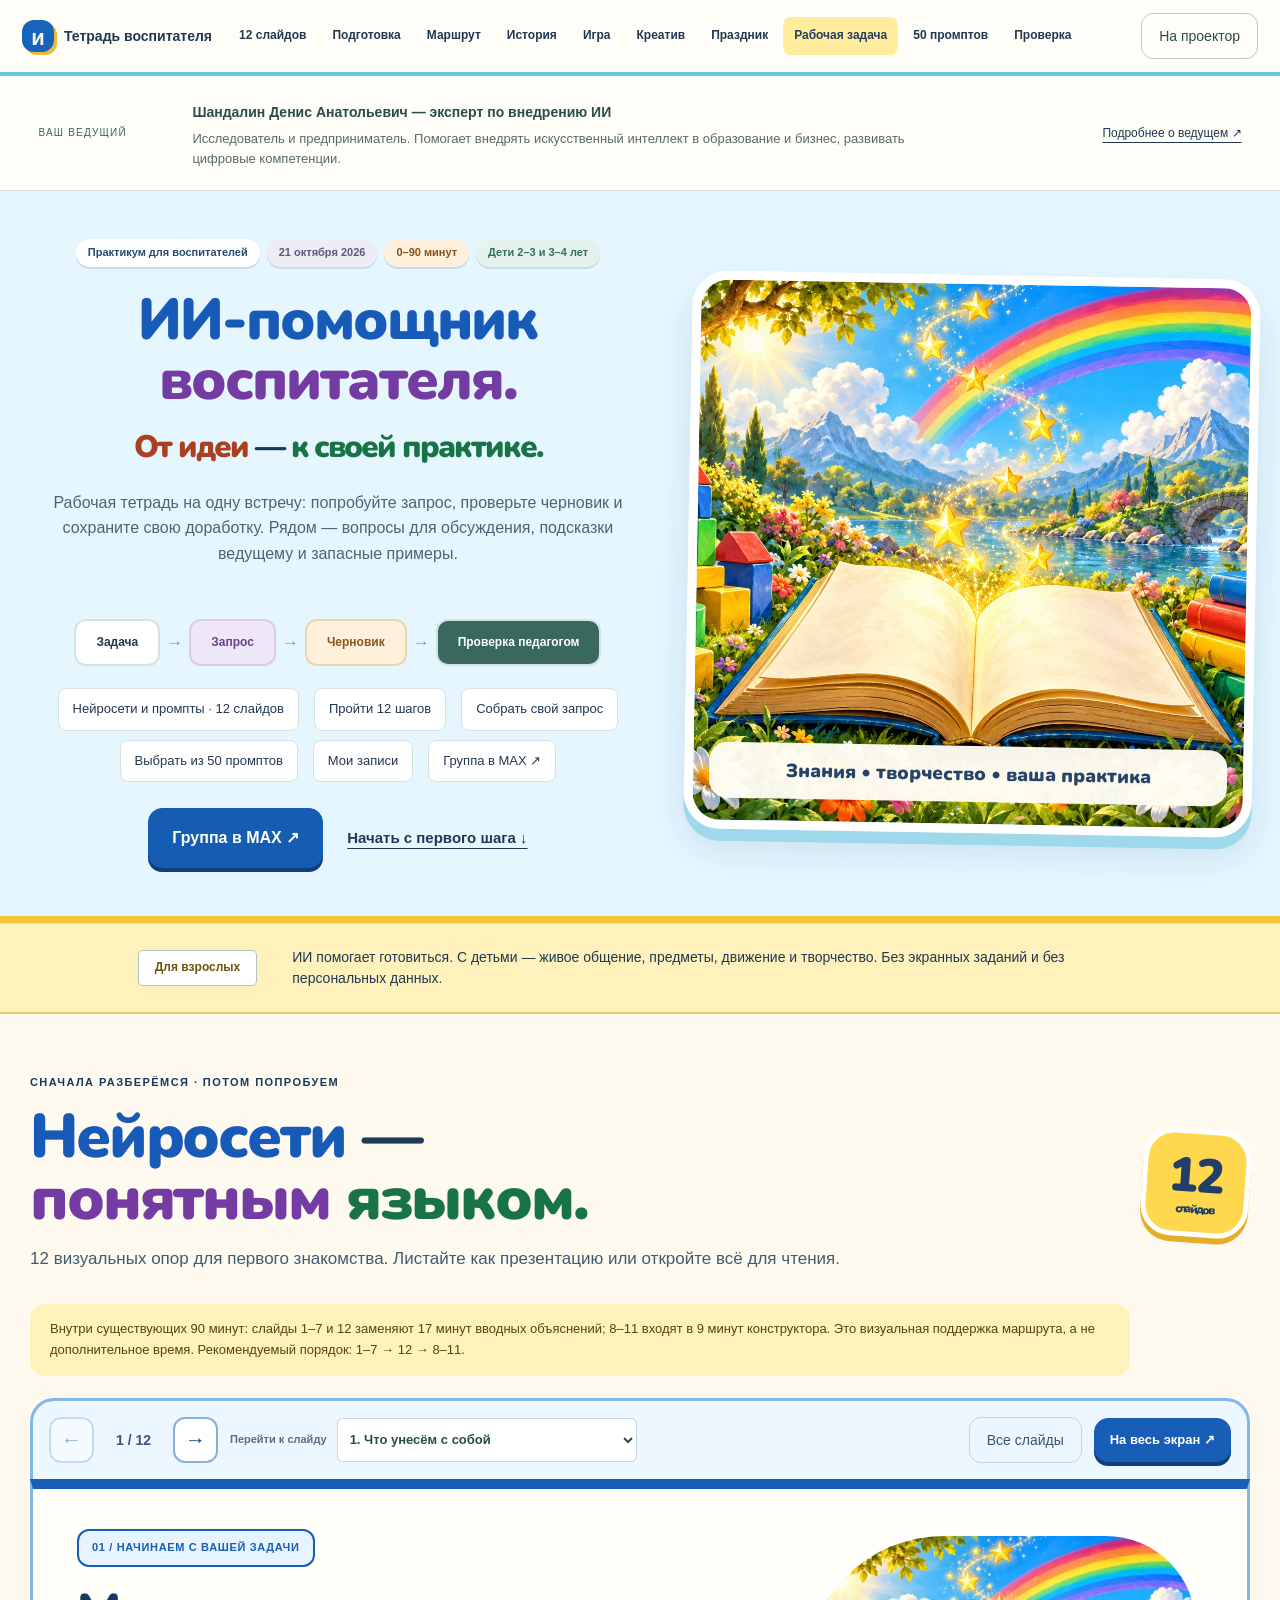
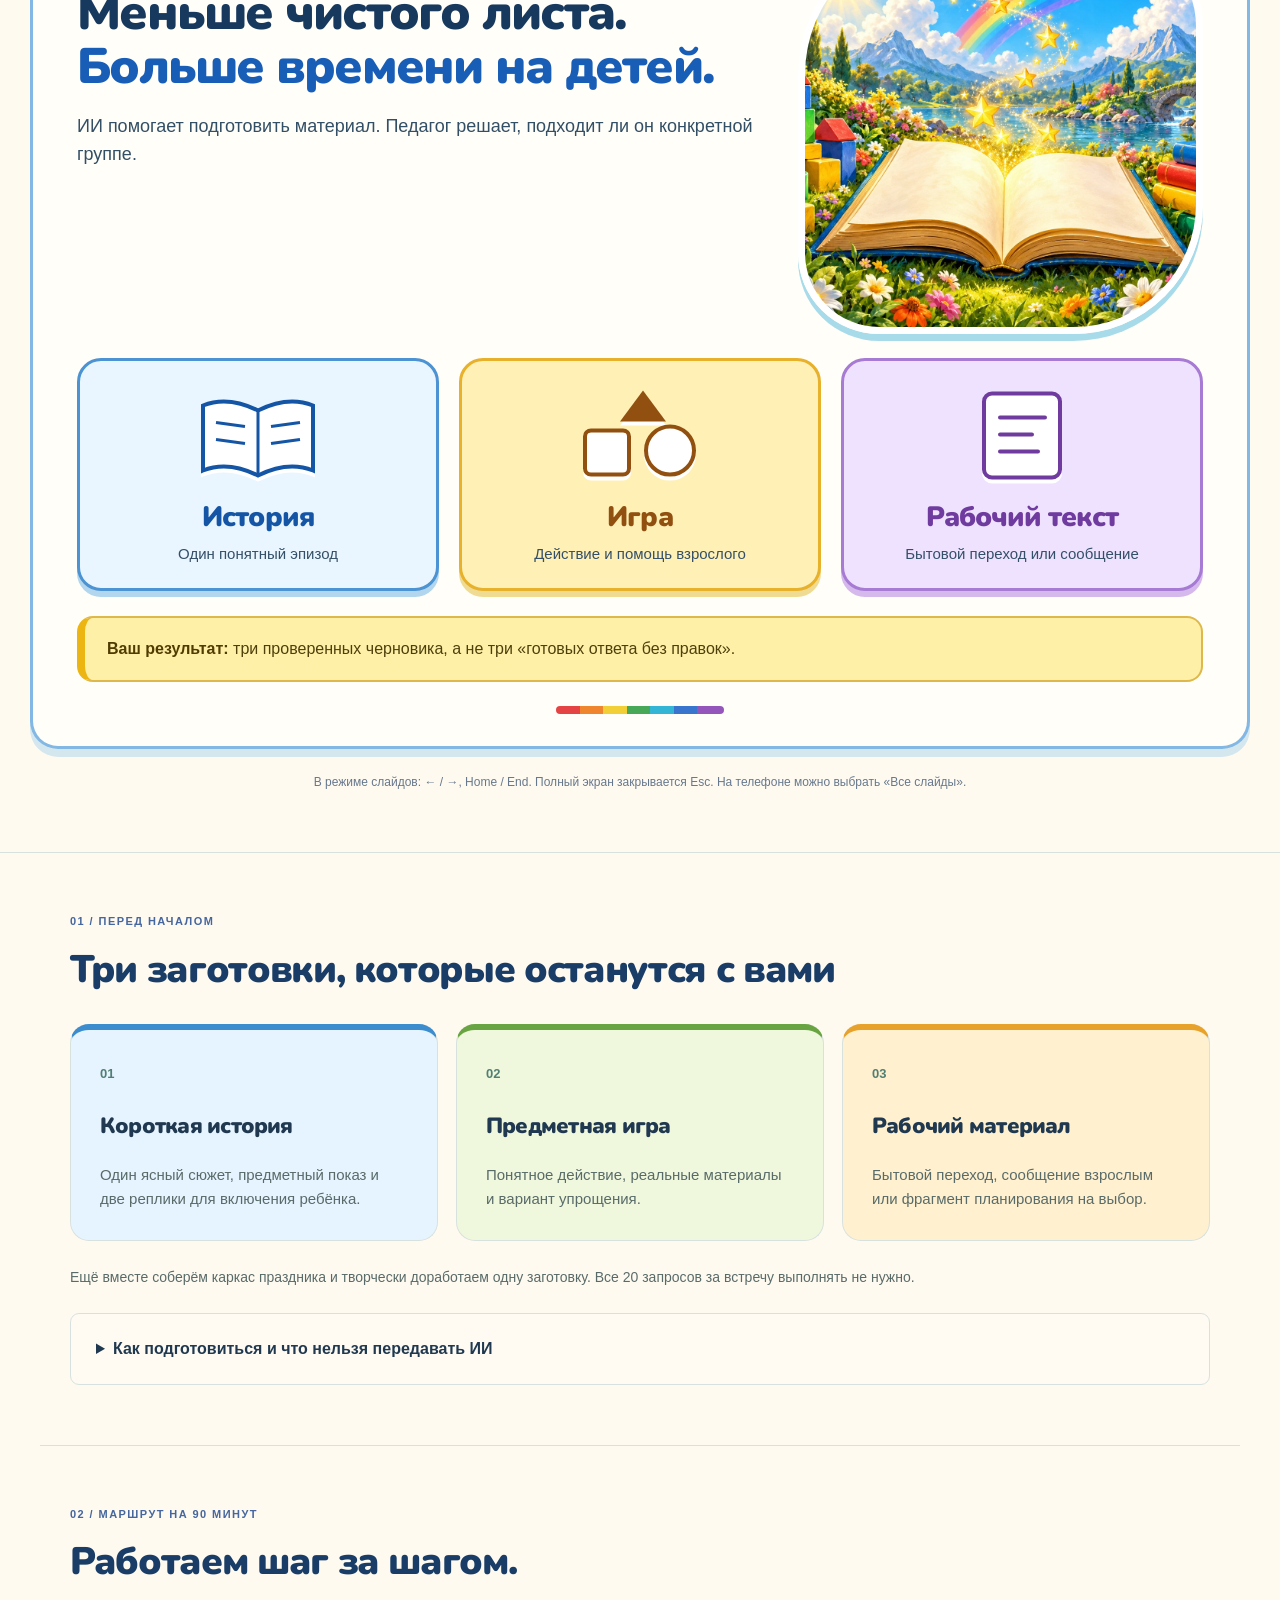
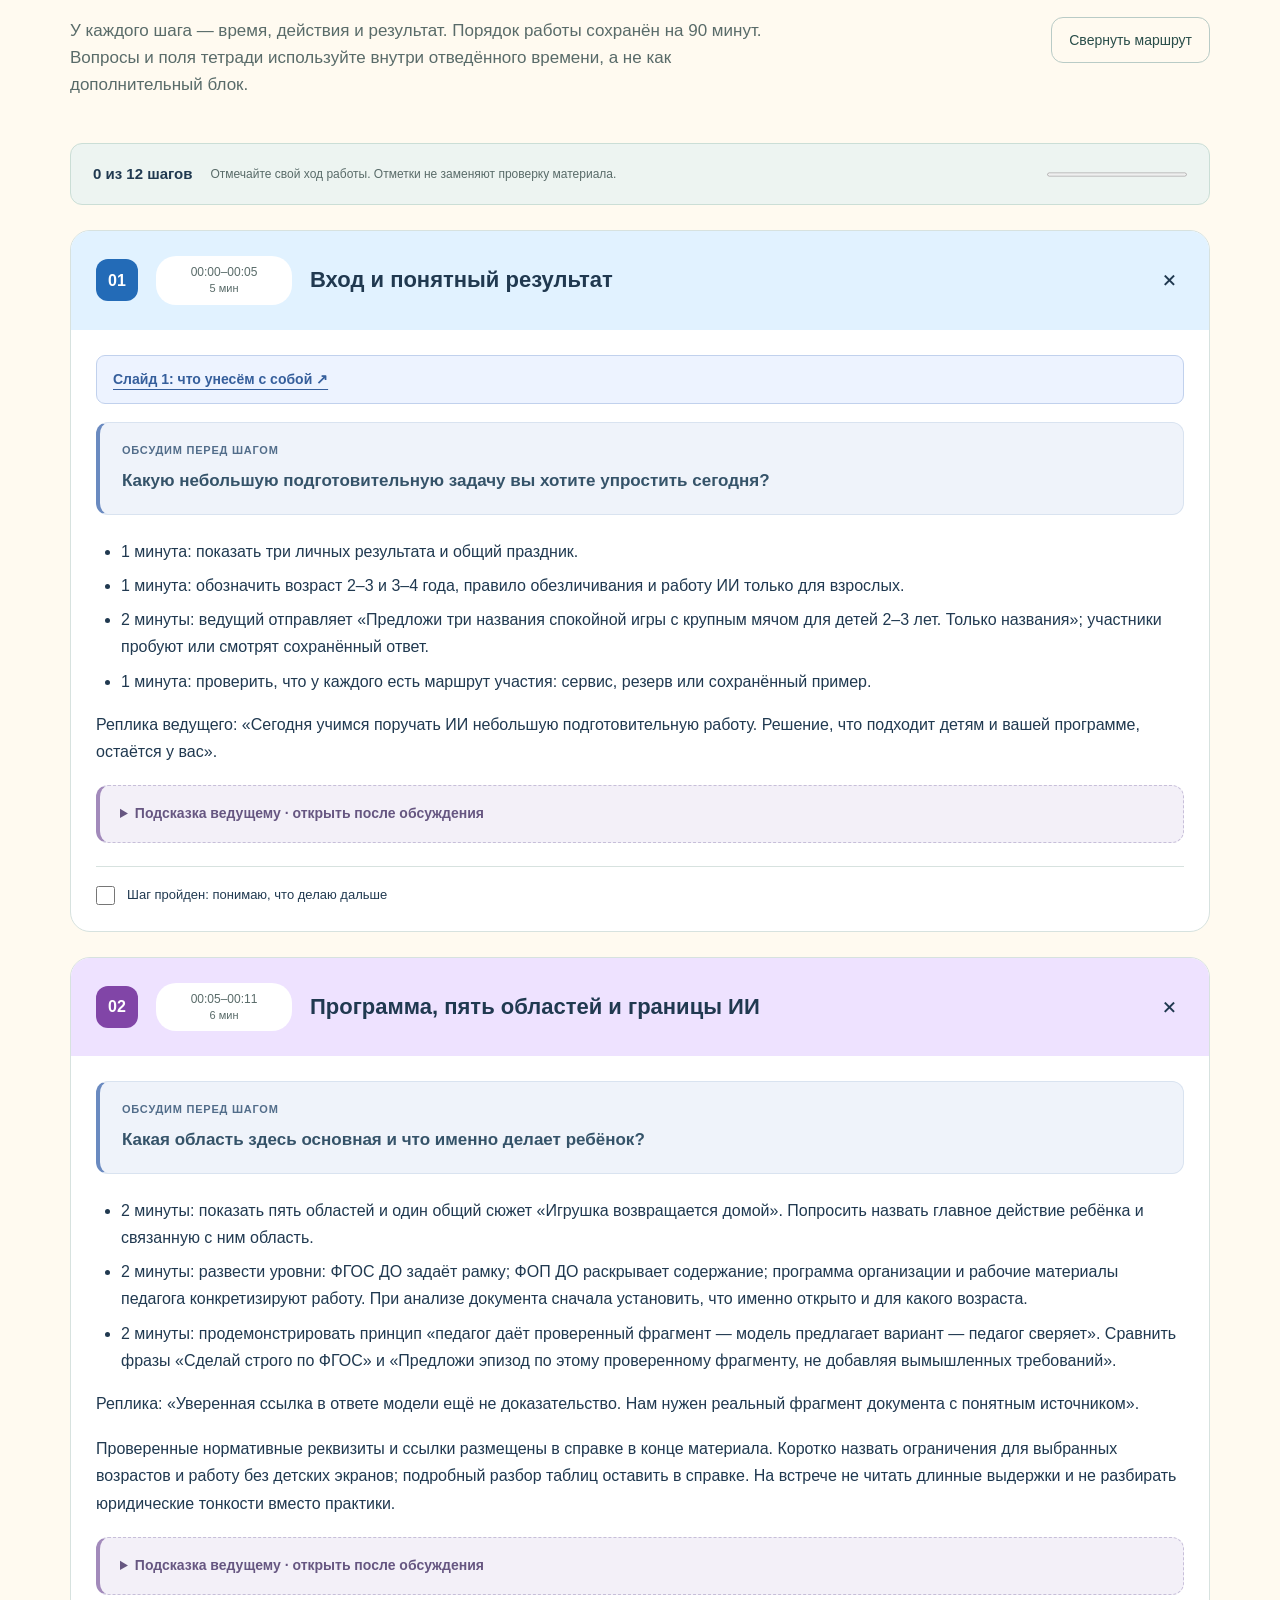
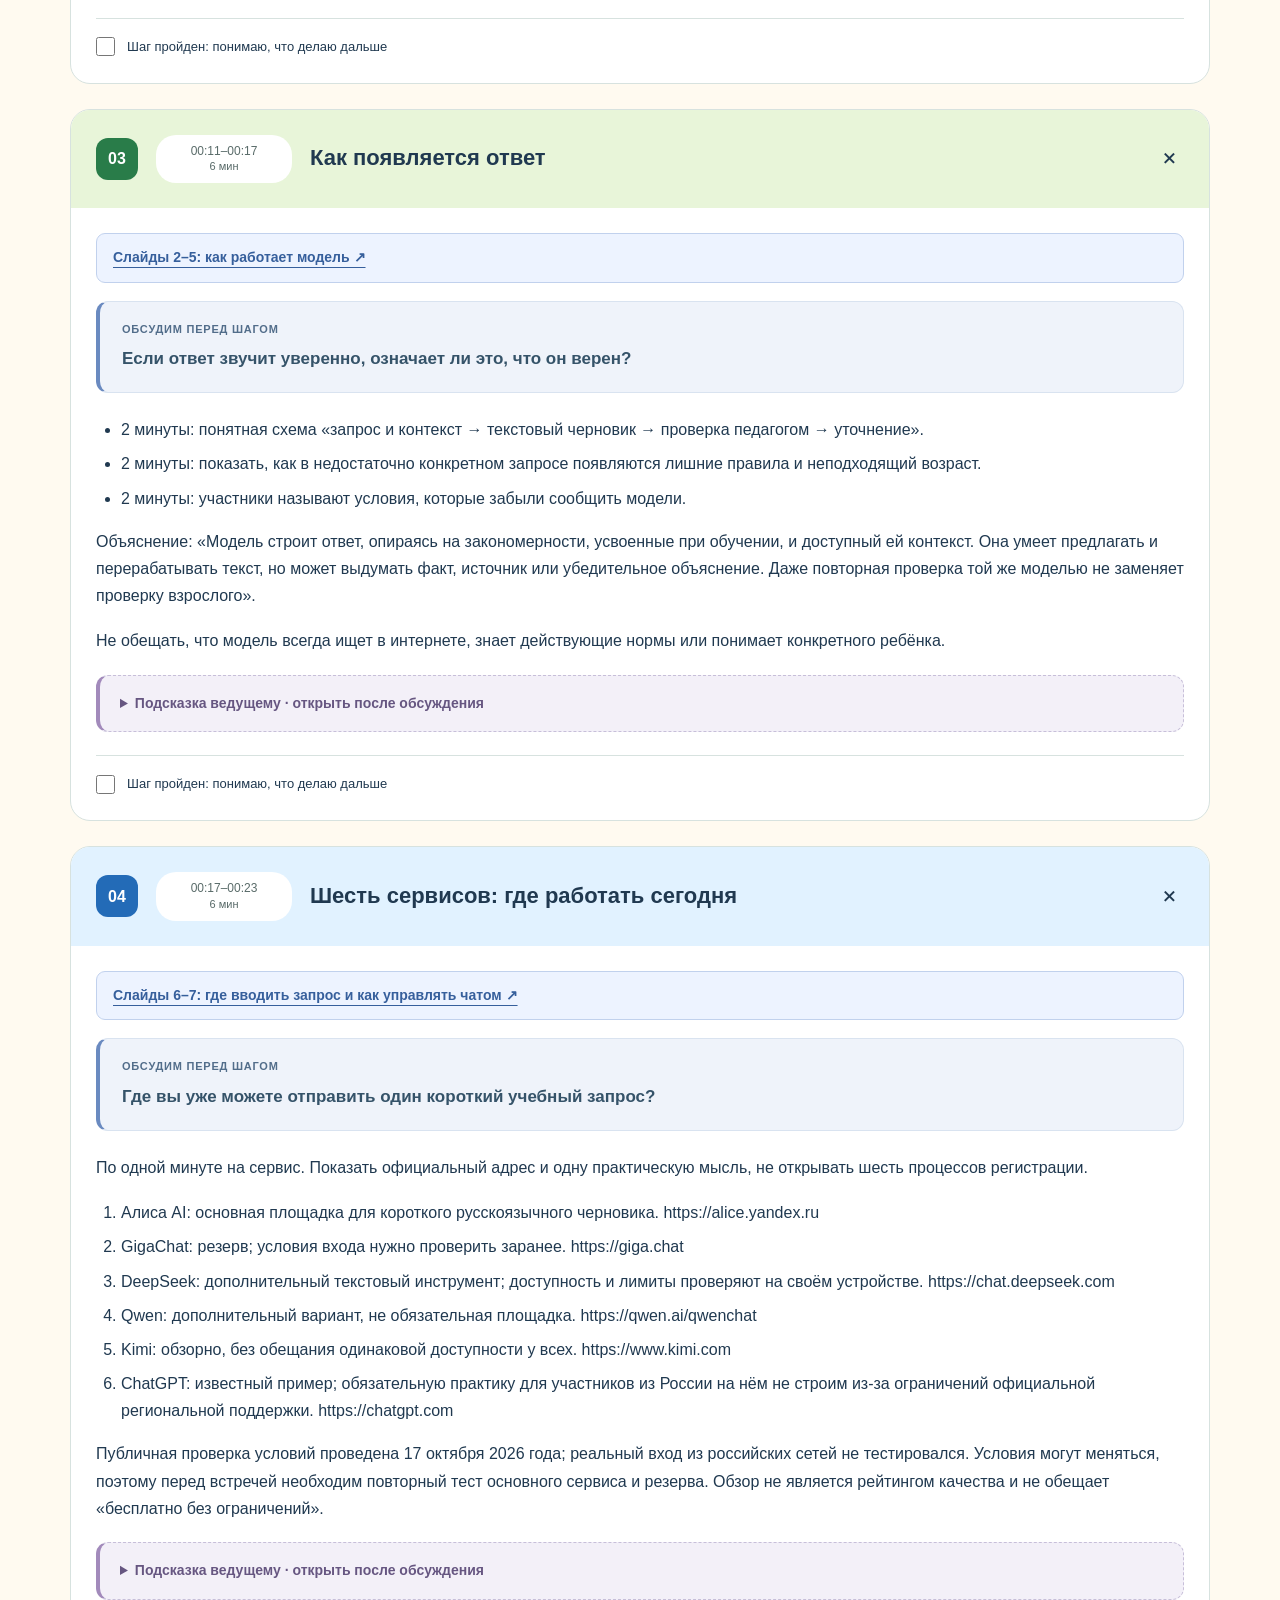
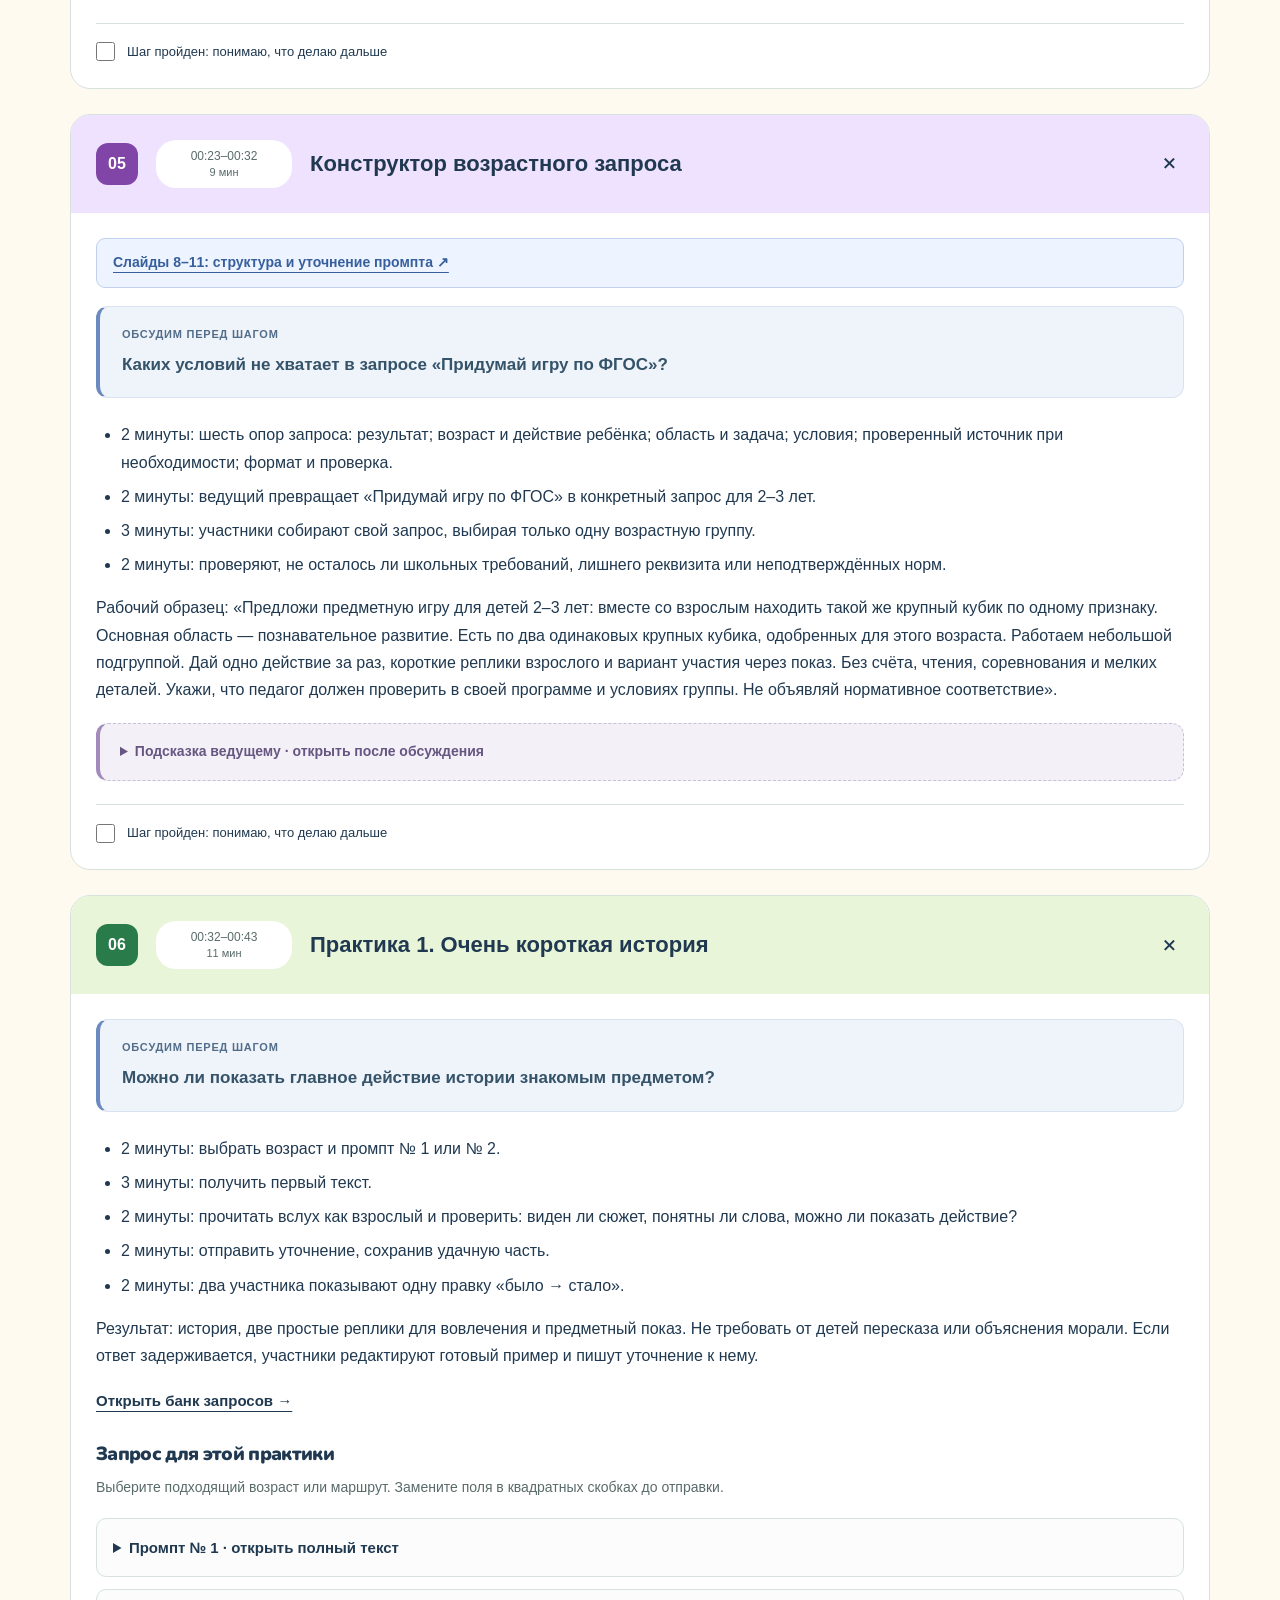
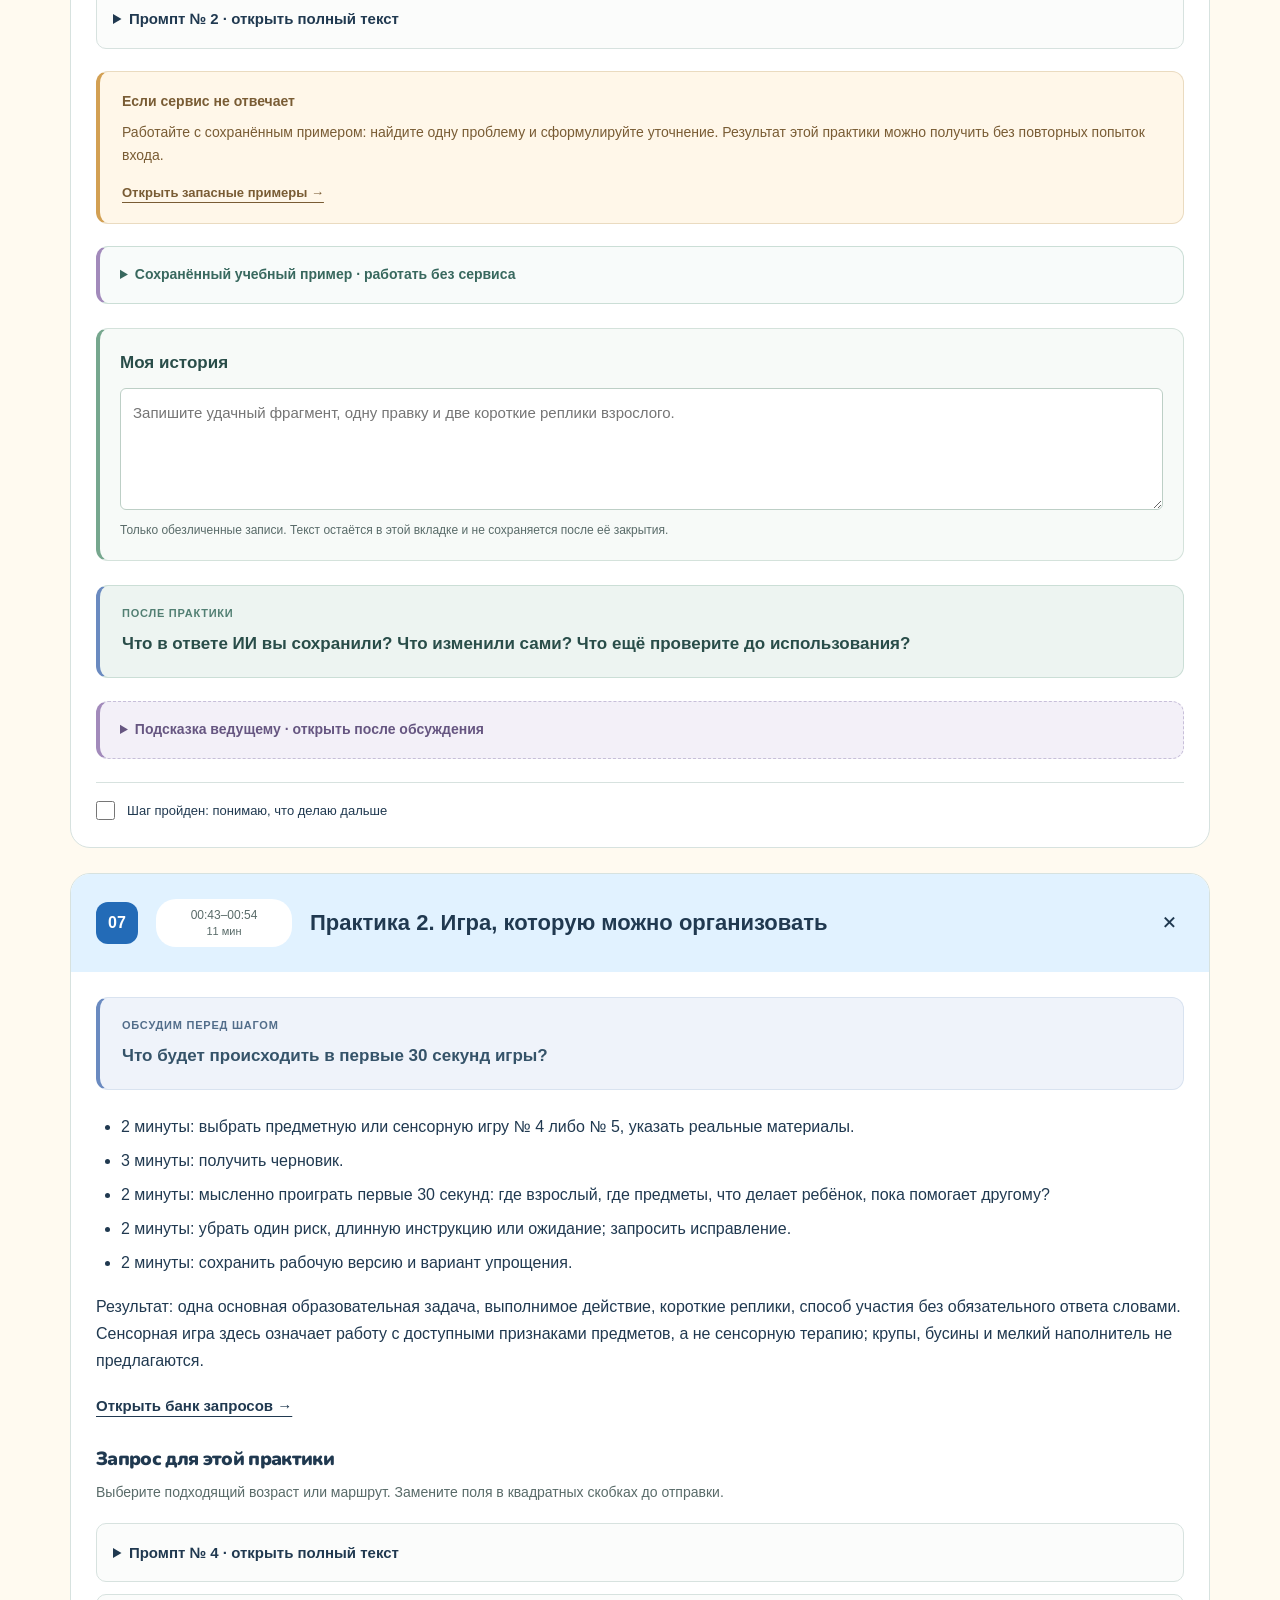
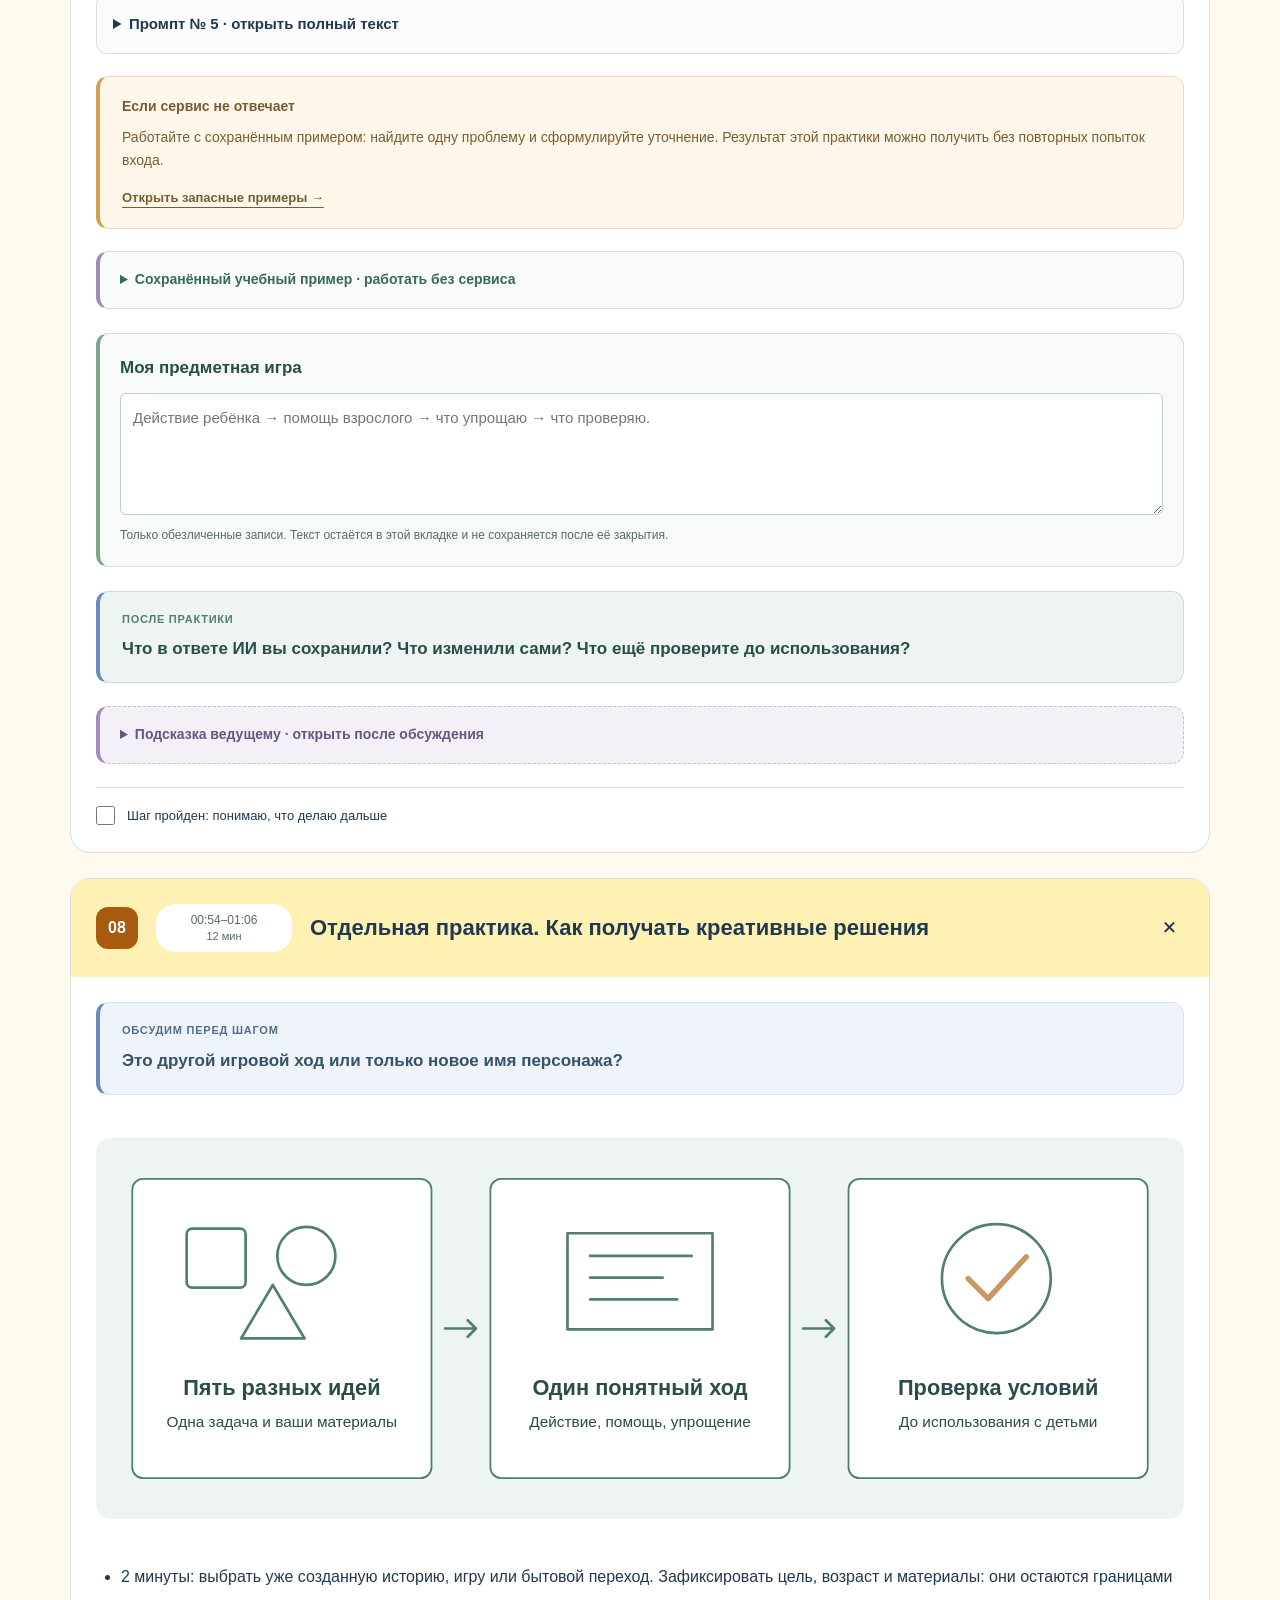
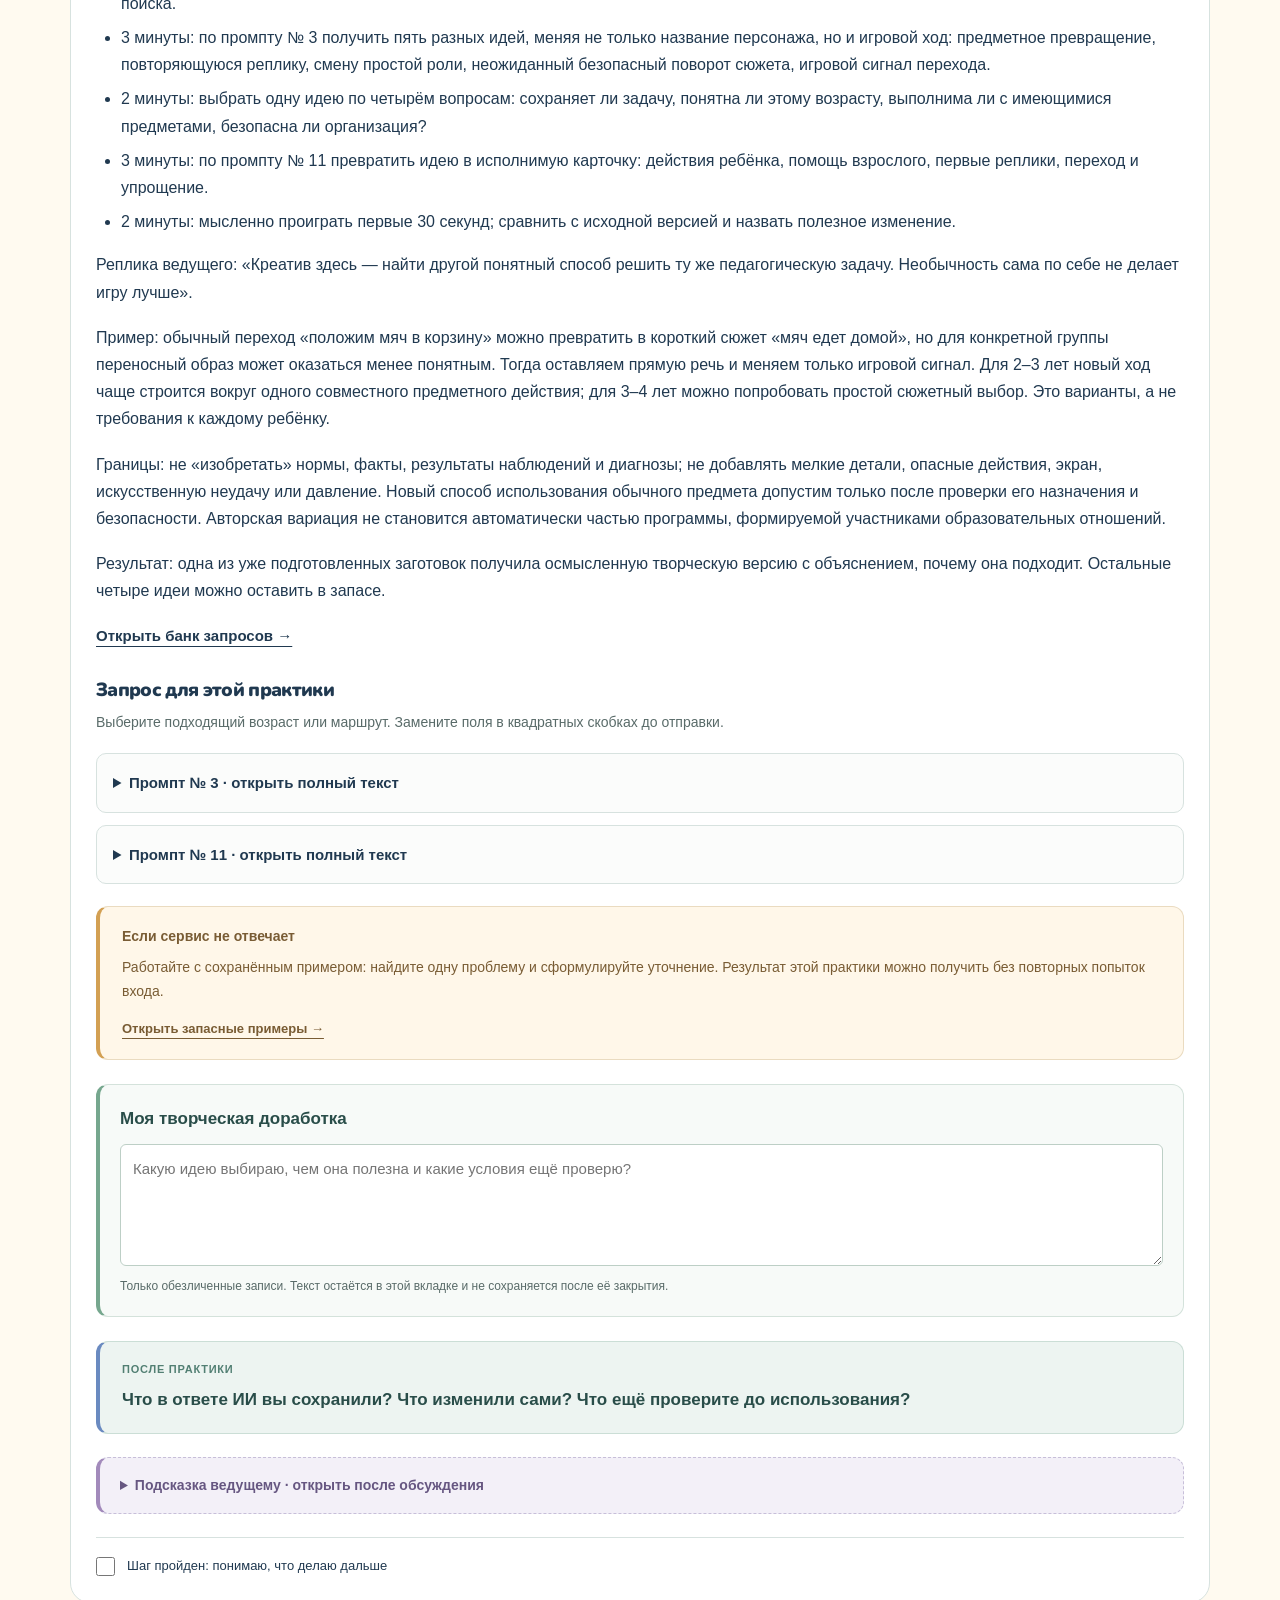
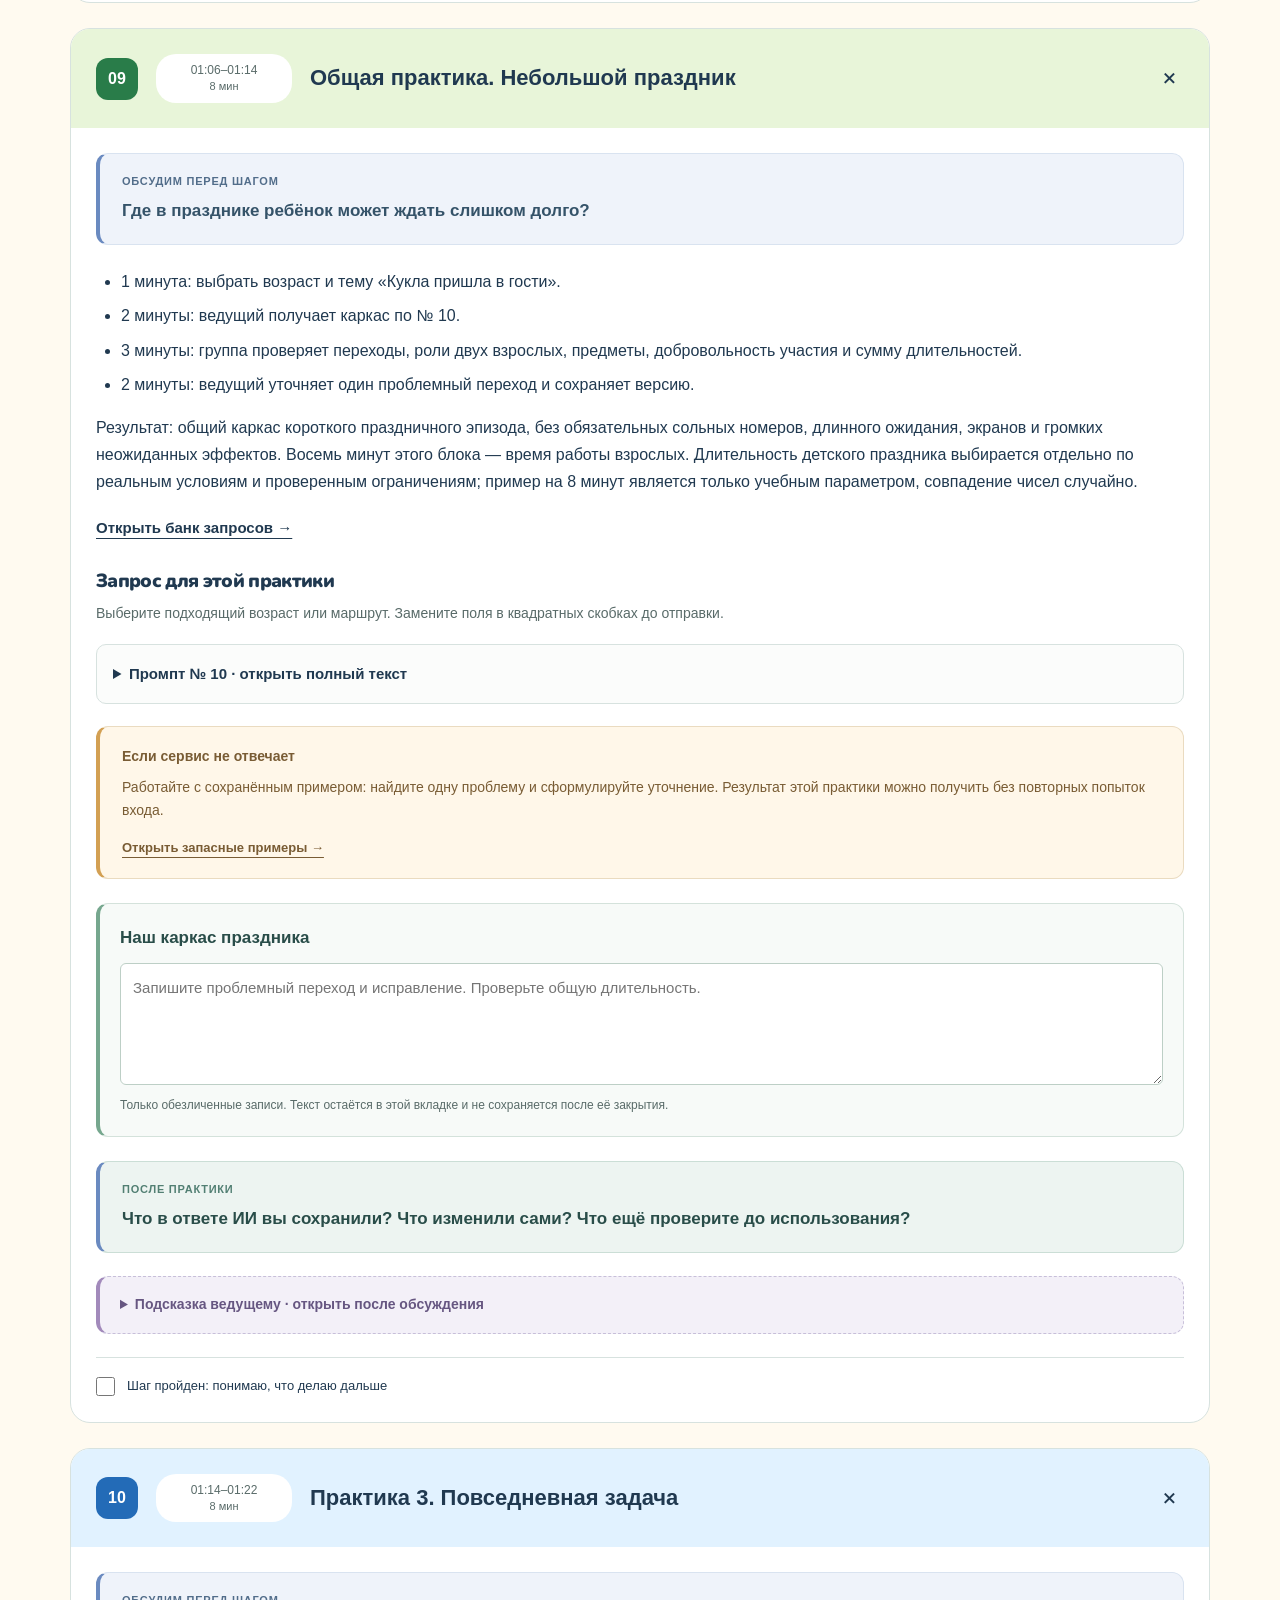
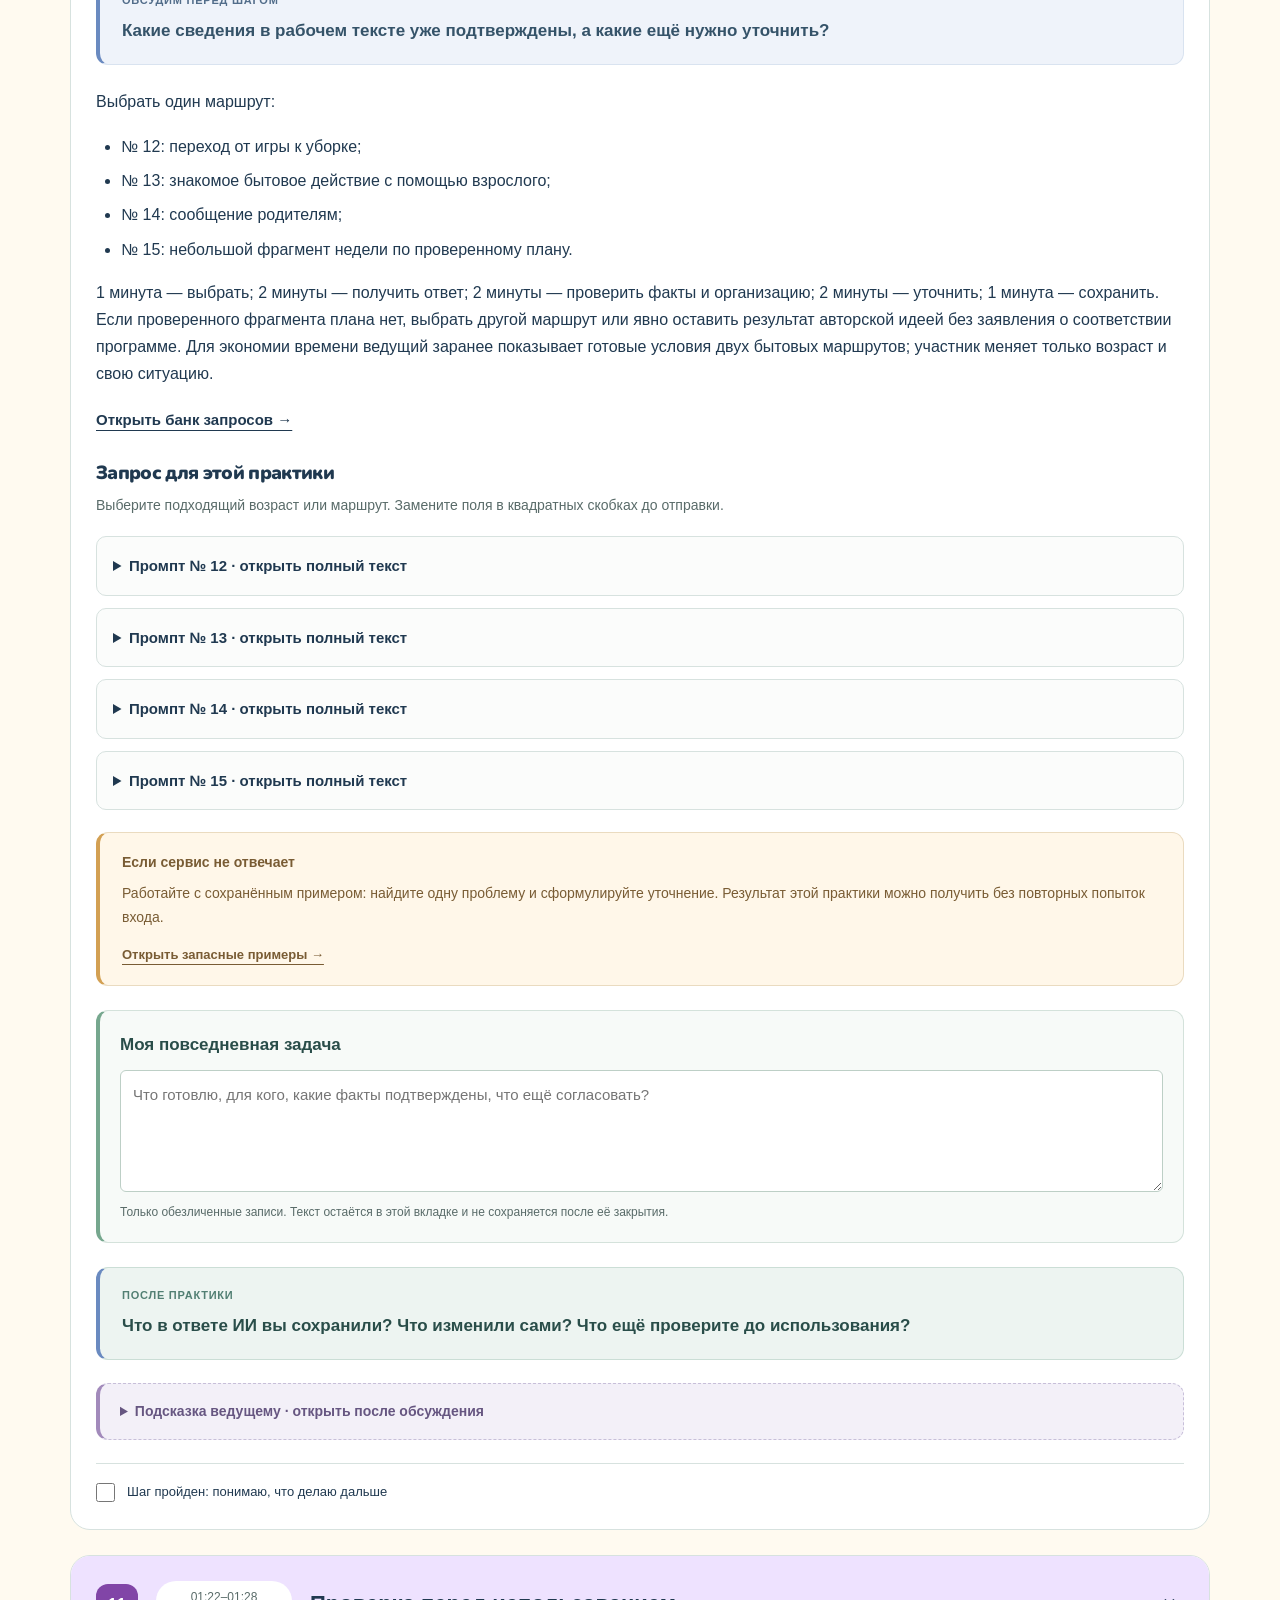
==== commit 955c3f5c: "Add educator prompt library, role helper, and AI service practice guides" ====
--- a/index.html
+++ b/index.html
@@ -1,4 +1,4 @@
-<!doctype html><html lang="ru"><head><meta charset="UTF-8"><meta name="viewport" content="width=device-width,initial-scale=1"><meta name="theme-color" content="#1764bd"><meta name="description" content="90-минутный практикум для воспитателей: ИИ для подготовки материалов детям 2–3 и 3–4 лет. 20 промптов, конструктор, примеры и проверка педагогом."><title>Рабочая тетрадь · ИИ-помощник воспитателя · 90 минут</title><link rel="icon" href="assets/favicon.svg" type="image/svg+xml"><link rel="stylesheet" href="styles.css"><link rel="stylesheet" href="intro-slides.css"><link rel="stylesheet" href="festive.css"><script src="app.js" defer></script><script src="intro-slides.js" defer></script></head><body><a class="skip" href="#main">К содержанию</a><header class="topbar"><a class="brand" href="#"><span class="brand-icon">и</span> Тетрадь воспитателя</a><nav aria-label="Основная навигация"><a href="#intro-slides">12 слайдов</a><a href="#start">Подготовка</a><a href="#route">Маршрут</a><a href="#step-5">История</a><a href="#step-6">Игра</a><a href="#step-7">Креатив</a><a href="#step-8">Праздник</a><a href="#step-9">Рабочая задача</a><a href="#library">20 промптов</a><a href="#check">Проверка</a></nav><button id="projector" class="quiet" aria-pressed="false">На проектор</button></header><main id="main"><section class="intro"><div class="intro-label">ВАШ ВЕДУЩИЙ</div><div><strong>Шандалин Денис Анатольевич — эксперт по внедрению ИИ</strong><p>Исследователь и предприниматель. Помогает внедрять искусственный интеллект в образование и бизнес, развивать цифровые компетенции.</p></div><a href="https://smit1980.github.io/vizitkaSD/" target="_blank" rel="noopener noreferrer">Подробнее о ведущем ↗</a></section><section class="hero workbook-hero"><div class="hero-copy"><div class="workbook-badges"><span>Практикум для воспитателей</span><span>21 октября 2026</span><span>0–90 минут</span><span>Дети 2–3 и 3–4 лет</span></div><h1><span class="title-blue">ИИ-помощник</span><br><span class="title-purple">воспитателя.</span><br><em><span>От идеи</span> — <span>к своей практике.</span></em></h1><p class="hero-lead">Рабочая тетрадь на одну встречу: попробуйте запрос, проверьте черновик и сохраните свою доработку. Рядом — вопросы для обсуждения, подсказки ведущему и запасные примеры.</p><div class="workbook-formula"><span>Задача</span><b>→</b><span>Запрос</span><b>→</b><span>Черновик</span><b>→</b><span>Проверка педагогом</span></div><nav class="workbook-contents" aria-label="Быстрый старт"><a href="#intro-slides">Нейросети и промпты · 12 слайдов</a><a href="#route">Пройти 12 шагов</a><a href="#builder">Собрать свой запрос</a><a href="#library">Выбрать из 20 промптов</a><a href="#notes-summary">Мои записи</a><a href="#community">Группа в MAX ↗</a></nav><div class="hero-actions"><a class="button" href="https://max.ru/join/WWR_dfNXSUyW-a0xuiRjyf4OByF07DYHxrFYOJDwZ8M" target="_blank" rel="noopener noreferrer">Группа в MAX ↗</a><a class="text-link" href="#step-0">Начать с первого шага ↓</a></div></div><figure class="festive-hero-art"><img src="assets/festive-garden.webp" alt="Открытая книга, радуга, яркие кубики и звёздная дорожка в цветущем саду"><figcaption>Знания • творчество • ваша практика</figcaption></figure></section><div class="safety-strip"><span>Для взрослых</span><p>ИИ помогает готовиться. С детьми — живое общение, предметы, движение и творчество. Без экранных заданий и без персональных данных.</p></div><section id="intro-slides" class="section intro-deck" aria-label="12 вводных слайдов о нейросетях и промптах">
+<!doctype html><html lang="ru"><head><meta charset="UTF-8"><meta name="viewport" content="width=device-width,initial-scale=1"><meta name="theme-color" content="#1764bd"><meta name="description" content="90-минутный практикум для воспитателей: ИИ для подготовки материалов детям 2–3 и 3–4 лет. 50 промптов, конструктор, примеры и проверка педагогом."><title>Рабочая тетрадь · ИИ-помощник воспитателя · 90 минут</title><link rel="icon" href="assets/favicon.svg" type="image/svg+xml"><link rel="stylesheet" href="styles.css"><link rel="stylesheet" href="intro-slides.css"><link rel="stylesheet" href="festive.css"><link rel="stylesheet" href="educator-lab.css"><script src="app.js" defer></script><script src="intro-slides.js" defer></script><script src="educator-lab.js" defer></script><script src="role-helper.js" defer></script></head><body><a class="skip" href="#main">К содержанию</a><header class="topbar"><a class="brand" href="#"><span class="brand-icon">и</span> Тетрадь воспитателя</a><nav aria-label="Основная навигация"><a href="#intro-slides">12 слайдов</a><a href="#start">Подготовка</a><a href="#route">Маршрут</a><a href="#step-5">История</a><a href="#step-6">Игра</a><a href="#step-7">Креатив</a><a href="#step-8">Праздник</a><a href="#step-9">Рабочая задача</a><a href="#library">50 промптов</a><a href="#check">Проверка</a></nav><button id="projector" class="quiet" aria-pressed="false">На проектор</button></header><main id="main"><section class="intro"><div class="intro-label">ВАШ ВЕДУЩИЙ</div><div><strong>Шандалин Денис Анатольевич — эксперт по внедрению ИИ</strong><p>Исследователь и предприниматель. Помогает внедрять искусственный интеллект в образование и бизнес, развивать цифровые компетенции.</p></div><a href="https://smit1980.github.io/vizitkaSD/" target="_blank" rel="noopener noreferrer">Подробнее о ведущем ↗</a></section><section class="hero workbook-hero"><div class="hero-copy"><div class="workbook-badges"><span>Практикум для воспитателей</span><span>21 октября 2026</span><span>0–90 минут</span><span>Дети 2–3 и 3–4 лет</span></div><h1><span class="title-blue">ИИ-помощник</span><br><span class="title-purple">воспитателя.</span><br><em><span>От идеи</span> — <span>к своей практике.</span></em></h1><p class="hero-lead">Рабочая тетрадь на одну встречу: попробуйте запрос, проверьте черновик и сохраните свою доработку. Рядом — вопросы для обсуждения, подсказки ведущему и запасные примеры.</p><div class="workbook-formula"><span>Задача</span><b>→</b><span>Запрос</span><b>→</b><span>Черновик</span><b>→</b><span>Проверка педагогом</span></div><nav class="workbook-contents" aria-label="Быстрый старт"><a href="#intro-slides">Нейросети и промпты · 12 слайдов</a><a href="#route">Пройти 12 шагов</a><a href="#builder">Собрать свой запрос</a><a href="#library">Выбрать из 50 промптов</a><a href="#notes-summary">Мои записи</a><a href="#community">Группа в MAX ↗</a></nav><div class="hero-actions"><a class="button" href="https://max.ru/join/WWR_dfNXSUyW-a0xuiRjyf4OByF07DYHxrFYOJDwZ8M" target="_blank" rel="noopener noreferrer">Группа в MAX ↗</a><a class="text-link" href="#step-0">Начать с первого шага ↓</a></div></div><figure class="festive-hero-art"><img src="assets/festive-garden.webp" alt="Открытая книга, радуга, яркие кубики и звёздная дорожка в цветущем саду"><figcaption>Знания • творчество • ваша практика</figcaption></figure></section><div class="safety-strip"><span>Для взрослых</span><p>ИИ помогает готовиться. С детьми — живое общение, предметы, движение и творчество. Без экранных заданий и без персональных данных.</p></div><section id="intro-slides" class="section intro-deck" aria-label="12 вводных слайдов о нейросетях и промптах">
 <div class="intro-deck-heading"><div><span class="eyebrow">СНАЧАЛА РАЗБЕРЁМСЯ · ПОТОМ ПОПРОБУЕМ</span><h2><span class="title-blue">Нейросети</span> —<br><span class="title-purple">понятным</span> <span class="title-green">языком.</span></h2><p>12 визуальных опор для первого знакомства. Листайте как презентацию или откройте всё для чтения.</p></div><span class="intro-deck-stamp">12<br><small>слайдов</small></span></div>
 <p class="intro-timing">Внутри существующих 90 минут: слайды 1–7 и 12 заменяют 17 минут вводных объяснений; 8–11 входят в 9 минут конструктора. Это визуальная поддержка маршрута, а не дополнительное время. Рекомендуемый порядок: 1–7 → 12 → 8–11.</p>
 <div class="intro-toolbar"><div class="intro-pager"><button type="button" class="quiet" id="intro-prev" aria-label="Предыдущий вводный слайд">←</button><span id="intro-count" aria-live="polite">1 / 12</span><button type="button" class="quiet" id="intro-next" aria-label="Следующий вводный слайд">→</button></div><label class="intro-select-label">Перейти к слайду<select id="intro-select" aria-label="Выбрать вводный слайд"></select></label><button type="button" class="quiet" id="intro-read" aria-pressed="false">Все слайды</button><button type="button" class="button" id="intro-screen" aria-pressed="false">На весь экран ↗</button></div>
@@ -209,7 +209,209 @@
 Проверенный источник, если требуется опора на программу: [название документа, редакция или дата, раздел или страница, короткий фрагмент без персональных данных].
 Формат результата: [цель, материалы, шаги, короткие реплики взрослого, упрощение].
 Не добавляй неизвестные нормы, ссылки, диагнозы или гарантии развития. Не требуй экрана, чтения, счёта и развёрнутого ответа, если я этого не задал. Предусмотри участие жестом, действием или наблюдением. Не делай вывод о полном соответствии документам. В конце укажи, что должен проверить взрослый.</p>
-<p>Уточнение: «Сохрани [удачную часть]. Замени [конкретную проблему]. Для этого возраста и моей группы нужно [условие]. Покажи исправленный вариант целиком. Не добавляй новые требования».</p></div></details></section><section id="library" class="section "><div class="section-head"><span class="eyebrow">06 / БИБЛИОТЕКА ПОД РУКОЙ</span><h2>20 запросов.<br>Выберите свой следующий шаг.</h2></div><div class="filterbar"><label>Поиск<input type="search" id="search" placeholder="Например, кукла или праздник"></label><label>Возраст<select id="age-filter"><option>Все возрасты</option><option>2–3</option><option>3–4</option></select></label><label>Задача<select id="category-filter"><option>Все задачи</option><option>Истории</option><option>Креатив</option><option>Игры</option><option>Речь</option><option>Творчество</option><option>Движение</option><option>Праздник</option><option>Повседневное</option><option>Программа</option><option>Проверка</option></select></label><button class="quiet" id="reset-filters">Сбросить</button></div><p class="small" id="filter-count" aria-live="polite">20 запросов</p><div class="prompt-grid"><article class="prompt-card card" data-category="Истории" data-age="2–3"><div class="prompt-meta"><span class="card-no">01</span><span>2–3 · Истории</span></div><h3>Очень короткая история для 2–3 лет</h3><p class="prompt-preview">Напиши оригинальную историю для чтения взрослым детям 2–3 лет. Один эпизод: игрушечный зайка вместе со взрослым кладёт мяч в корзину. Объём 30–60 слов — эт…</p><details><summary>Прочитать запрос</summary><div id="prompt-1" class="prompt-text">Напиши оригинальную историю для чтения взрослым детям 2–3 лет. Один эпизод: игрушечный зайка вместе со взрослым кладёт мяч в корзину. Объём 30–60 слов — это условие моего черновика, а не возрастная норма. Не больше двух действующих персонажей, короткие предложения, знакомые слова и одна повторяющаяся фраза. Без страха, наказания, сложных причин и морали в конце. После истории дай две короткие реплики взрослого, на которые можно ответить показом, действием или словом, и покажи, как разыграть эпизод с крупными безопасными игрушками. Основная область — речевое развитие, связь — совместное действие. Не требуй пересказа. В конце укажи, какие слова, предметы и действия педагог должен проверить для своей группы.</div></details><button class="quiet" data-copy="prompt-1">Скопировать запрос</button></article><article class="prompt-card card" data-category="Истории" data-age="3–4"><div class="prompt-meta"><span class="card-no">02</span><span>3–4 · Истории</span></div><h3>Короткая история для 3–4 лет</h3><p class="prompt-preview">Напиши оригинальную историю для чтения взрослым детям 3–4 лет: кукла и мишка готовят место для игрушечного гостя. Объём 60–90 слов как редакторское условие…</p><details><summary>Прочитать запрос</summary><div id="prompt-2" class="prompt-text">Напиши оригинальную историю для чтения взрослым детям 3–4 лет: кукла и мишка готовят место для игрушечного гостя. Объём 60–90 слов как редакторское условие, не обязательная норма. Один ясный сюжет, не больше трёх персонажей, короткая повторяющаяся реплика, спокойная развязка. Не объясняй детям абстрактную мораль. Добавь два простых вопроса с опорой на крупные игрушки; на каждый можно ответить словом, короткой фразой или показом. Предложи одно совместное действие после чтения. Основная область — речевое развитие. Не требуй чтения, пересказа и обязательного ответа каждого. В конце перечисли, что взрослый должен адаптировать к опыту группы.</div></details><button class="quiet" data-copy="prompt-2">Скопировать запрос</button></article><article class="prompt-card card" data-category="Креатив" data-age="Оба возраста"><div class="prompt-meta"><span class="card-no">03</span><span>Оба возраста · Креатив</span></div><h3>Креатив: пять разных решений одной задачи</h3><p class="prompt-preview">Помоги найти нестандартные, но выполнимые решения для детей [2–3 или 3–4] лет. Исходный материал: [вставить свою короткую историю, игру или бытовой переход…</p><details><summary>Прочитать запрос</summary><div id="prompt-3" class="prompt-text">Помоги найти нестандартные, но выполнимые решения для детей [2–3 или 3–4] лет. Исходный материал: [вставить свою короткую историю, игру или бытовой переход]. Педагогическая задача: [одна задача]. Материалы: [только имеющиеся безопасные предметы]. Предложи пять идей с действительно разным игровым ходом, а не пять названий. Возможные направления: другой способ включить знакомый предмет, повторяющаяся реплика, простая смена игровой роли, безопасный поворот истории, игровой сигнал перехода. Для каждой идеи дай две-три фразы: что делает ребёнок, как помогает взрослый, чем вариант отличается от исходного. Для 2–3 лет оставляй одно понятное совместное действие; для 3–4 лет допускай короткий знакомый сюжет без сложных правил. Не добавляй новые предметы, экран, мелкие детали, соревнование, искусственную неудачу, страх и принуждение. Не изобретай факты, нормативы и результаты наблюдений. В конце предложи критерии выбора одной идеи: понятность, сохранение задачи, выполнимость и безопасность. Не объявляй самую необычную идею автоматически лучшей.</div></details><button class="quiet" data-copy="prompt-3">Скопировать запрос</button></article><article class="prompt-card card" data-category="Игры" data-age="2–3"><div class="prompt-meta"><span class="card-no">04</span><span>2–3 · Игры</span></div><h3>Сенсорная предметная игра для 2–3 лет</h3><p class="prompt-preview">Предложи одну простую предметную игру для детей 2–3 лет на подбор такого же предмета по одному хорошо заметному признаку. Основная область — познавательное…</p><details><summary>Прочитать запрос</summary><div id="prompt-4" class="prompt-text">Предложи одну простую предметную игру для детей 2–3 лет на подбор такого же предмета по одному хорошо заметному признаку. Основная область — познавательное развитие. Есть парные крупные кубики, разрешённые для этого возраста; работает небольшая подгруппа со взрослым. Дай цель, материалы, одно действие за раз, три короткие реплики взрослого и упрощение через совместный показ. Не используй мелкие предметы, крупу, бусины, закрывание глаз, счёт, классификацию по нескольким признакам и соревнование. Ребёнок может показать, подать предмет или наблюдать. Не называй игру терапией. В конце перечисли, что педагог должен проверить: размер и состояние предметов, их доступность, размещение детей и соответствие задаче программы.</div></details><button class="quiet" data-copy="prompt-4">Скопировать запрос</button></article><article class="prompt-card card" data-category="Игры" data-age="3–4"><div class="prompt-meta"><span class="card-no">05</span><span>3–4 · Игры</span></div><h3>Игра с одним признаком для 3–4 лет</h3><p class="prompt-preview">Создай короткую предметную игру для детей 3–4 лет: подобрать игрушечным мишкам подходящие крупные предметы по одному наглядному признаку [указать признак].…</p><details><summary>Прочитать запрос</summary><div id="prompt-5" class="prompt-text">Создай короткую предметную игру для детей 3–4 лет: подобрать игрушечным мишкам подходящие крупные предметы по одному наглядному признаку [указать признак]. Основная область — познавательное развитие. Условия: [размер подгруппы], [имеющиеся безопасные предметы], [место]. Дай конкретную цель, подготовку, простые действия и короткие реплики взрослого. Не добавляй счёт, чтение, соревнование, исключение участников и длинное ожидание очереди. Предусмотри возможность ответить действием или показом. Предложи более простой вариант с меньшим выбором. Не заявляй нормативного соответствия. В конце укажи, какие условия и сложность педагог должен проверить до проведения.</div></details><button class="quiet" data-copy="prompt-5">Скопировать запрос</button></article><article class="prompt-card card" data-category="Речь" data-age="Оба возраста"><div class="prompt-meta"><span class="card-no">06</span><span>Оба возраста · Речь</span></div><h3>Речевая поддержка без давления</h3><p class="prompt-preview">Предложи речевое сопровождение игры с крупными знакомыми игрушками для детей [2–3 или 3–4] лет. Основная область — речевое развитие. Игрушки: мяч, кукла, м…</p><details><summary>Прочитать запрос</summary><div id="prompt-6" class="prompt-text">Предложи речевое сопровождение игры с крупными знакомыми игрушками для детей [2–3 или 3–4] лет. Основная область — речевое развитие. Игрушки: мяч, кукла, мишка. Дай пять коротких реплик взрослого: назвать предмет, показать действие, предложить выбор из двух, поддержать попытку общения, спокойно завершить. Предусмотри ответ взглядом на предмет, жестом, действием, звуком, словом или короткой фразой. Не требуй повторять до правильного ответа, не сравнивай детей и не ставь диагнозов. Не называй материал логопедической коррекцией и не обещай улучшение речи за установленный срок. Укажи, что педагог должен проверить в понятности слов и удобстве участия.</div></details><button class="quiet" data-copy="prompt-6">Скопировать запрос</button></article><article class="prompt-card card" data-category="Игры" data-age="Оба возраста"><div class="prompt-meta"><span class="card-no">07</span><span>Оба возраста · Игры</span></div><h3>Совместная игра «Угостим куклу»</h3><p class="prompt-preview">Предложи игровой эпизод «Угостим куклу» для детей [2–3 или 3–4] лет. Основная область — социально-коммуникативное развитие. Используем только крупную игруш…</p><details><summary>Прочитать запрос</summary><div id="prompt-7" class="prompt-text">Предложи игровой эпизод «Угостим куклу» для детей [2–3 или 3–4] лет. Основная область — социально-коммуникативное развитие. Используем только крупную игрушечную посуду и куклу, без настоящей еды. Для 2–3 лет опирайся на совместное предметное действие со взрослым; для 3–4 лет допустим простой знакомый сюжет, если он понятен группе. Дай три действия, короткие реплики взрослого и вариант участия без слов. Не закрепляй роли по полу, не требуй обязательного деления игрушкой, не используй оценок «хороший» и «плохой ребёнок». Предложи помощь взрослого при желании двух детей взять один предмет. Не обещай устранения конфликтов. В конце перечисли условия, которые нужно проверить.</div></details><button class="quiet" data-copy="prompt-7">Скопировать запрос</button></article><article class="prompt-card card" data-category="Творчество" data-age="Оба возраста"><div class="prompt-meta"><span class="card-no">08</span><span>Оба возраста · Творчество</span></div><h3>Творческий эпизод с крупными следами</h3><p class="prompt-preview">Предложи замысел творческого эпизода для детей [2–3 или 3–4] лет: оставить крупные цветные следы на бумаге вместе со взрослым. Основная область — художеств…</p><details><summary>Прочитать запрос</summary><div id="prompt-8" class="prompt-text">Предложи замысел творческого эпизода для детей [2–3 или 3–4] лет: оставить крупные цветные следы на бумаге вместе со взрослым. Основная область — художественно-эстетическое развитие. Используем бумагу и материалы, которые педагог заранее проверил как подходящие этому возрасту и правилам учреждения: [перечень]. Дай простую подготовку, одно действие за раз, короткие реплики и спокойное завершение с уборкой. Для 2–3 лет не требуй узнаваемого изображения; для 3–4 лет предложи, но не навязывай простой замысел. Не оценивай красоту, аккуратность и сходство с образцом, не используй мелкий декор, свечи, нагревание и самодельные составы. Ребёнок может наблюдать и не трогать материал. В конце перечисли, что взрослый должен проверить в инструкции производителя, организации места и доступности помощи.</div></details><button class="quiet" data-copy="prompt-8">Скопировать запрос</button></article><article class="prompt-card card" data-category="Движение" data-age="Оба возраста"><div class="prompt-meta"><span class="card-no">09</span><span>Оба возраста · Движение</span></div><h3>Знакомые движения по показу</h3><p class="prompt-preview">Предложи спокойный игровой эпизод со знакомыми движениями по показу взрослого для детей [2–3 или 3–4] лет. Основная область — физическое развитие. Условия:…</p><details><summary>Прочитать запрос</summary><div id="prompt-9" class="prompt-text">Предложи спокойный игровой эпизод со знакомыми движениями по показу взрослого для детей [2–3 или 3–4] лет. Основная область — физическое развитие. Условия: [пространство], [число взрослых], [знакомые детям движения]. Дай сигнал начала, два или три простых действия без соревнования и спокойное завершение. Не назначай физическую нагрузку, число обязательных повторов или медицинские упражнения. Исключи бег в тесном помещении, прыжки с высоты, столкновения, закрывание глаз и задержку дыхания. Предусмотри доступный выбор положения или наблюдение рядом со взрослым, без оценки ребёнка. В конце укажи, что педагог должен проверить в пространстве, опыте группы, локальных правилах и применимых ограничениях.</div></details><button class="quiet" data-copy="prompt-9">Скопировать запрос</button></article><article class="prompt-card card" data-category="Праздник" data-age="Оба возраста"><div class="prompt-meta"><span class="card-no">10</span><span>Оба возраста · Праздник</span></div><h3>Каркас небольшого праздника</h3><p class="prompt-preview">Составь каркас короткого праздничного эпизода «Кукла пришла в гости» для детей [2–3 или 3–4] лет. Для учебного примера задаю общую длительность 8 минут; не…</p><details><summary>Прочитать запрос</summary><div id="prompt-10" class="prompt-text">Составь каркас короткого праздничного эпизода «Кукла пришла в гости» для детей [2–3 или 3–4] лет. Для учебного примера задаю общую длительность 8 минут; не называй её возрастной нормой. Условия: небольшая группа, два взрослых, крупная кукла и знакомые игрушки, без экрана. Нужны приветствие, два простых игровых эпизода и спокойное завершение. Для каждой части укажи минуты, действия первого и второго взрослого, действия детей, материалы и переход. Проверь сумму 8 минут. Не добавляй обязательные сольные выступления, длинные стихи, громкие внезапные эффекты, мелкие украшения, соревнование и ожидание по одному у сцены. Предусмотри наблюдение рядом со взрослым и возможность сократить эпизод. В конце перечисли, что педагог должен проверить по условиям группы, распорядку и применимым требованиям.</div></details><button class="quiet" data-copy="prompt-10">Скопировать запрос</button></article><article class="prompt-card card" data-category="Креатив" data-age="Оба возраста"><div class="prompt-meta"><span class="card-no">11</span><span>Оба возраста · Креатив</span></div><h3>Креатив: превратить выбранную идею в рабочую карточку</h3><p class="prompt-preview">Доработай выбранную мной идею: [вставить одну идею]. Возраст: [2–3 или 3–4 года]. Педагогическая задача: [задача]. Условия и реальные материалы: [перечень]…</p><details><summary>Прочитать запрос</summary><div id="prompt-11" class="prompt-text">Доработай выбранную мной идею: [вставить одну идею]. Возраст: [2–3 или 3–4 года]. Педагогическая задача: [задача]. Условия и реальные материалы: [перечень]. Сначала назови, что делает идею полезной именно для этой задачи, и укажи возможные трудности для данного возраста. Затем создай короткую карточку: подготовка, первое действие ребёнка, три короткие реплики взрослого, помощь, спокойное завершение и упрощённый вариант. Сохрани творческий ход только там, где он не мешает понятности и безопасности; если мешает, объясни замену. Не добавляй новые материалы, экран, мелкие детали и обязательные речевые ответы. Не выдумывай нормативных требований и не обещай развивающий результат. Заверши двумя пунктами: что изменилось относительно исходной идеи и что педагог должен проверить перед использованием. Если данных о предмете или помещении не хватает, не объявляй вариант безопасным.</div></details><button class="quiet" data-copy="prompt-11">Скопировать запрос</button></article><article class="prompt-card card" data-category="Повседневное" data-age="Оба возраста"><div class="prompt-meta"><span class="card-no">12</span><span>Оба возраста · Повседневное</span></div><h3>Переход от игры к уборке</h3><p class="prompt-preview">Предложи три спокойных варианта перехода от игры к уборке для детей [2–3 или 3–4] лет. Основная область — социально-коммуникативное развитие; поддерживаем …</p><details><summary>Прочитать запрос</summary><div id="prompt-12" class="prompt-text">Предложи три спокойных варианта перехода от игры к уборке для детей [2–3 или 3–4] лет. Основная область — социально-коммуникативное развитие; поддерживаем знакомое совместное бытовое действие. Для каждого варианта дай предварительную короткую реплику, одно действие ребёнка, помощь взрослого и способ дать больше времени без стыда. Для 2–3 лет делай акцент на совместной уборке одного предмета; для 3–4 лет можно предложить короткий выбор между двумя понятными действиями. Без угроз, сравнения, соревнования на скорость и обещания награды за послушание. Не обещай гарантированный результат. В конце укажи, что педагог должен проверить в распорядке, местах хранения и безопасности предметов.</div></details><button class="quiet" data-copy="prompt-12">Скопировать запрос</button></article><article class="prompt-card card" data-category="Повседневное" data-age="Оба возраста"><div class="prompt-meta"><span class="card-no">13</span><span>Оба возраста · Повседневное</span></div><h3>Бытовое действие с помощью взрослого</h3><p class="prompt-preview">Подготовь речевое сопровождение знакомой бытовой ситуации для детей [2–3 или 3–4] лет: [выбрать: подготовиться к прогулке / найти своё полотенце / убрать и…</p><details><summary>Прочитать запрос</summary><div id="prompt-13" class="prompt-text">Подготовь речевое сопровождение знакомой бытовой ситуации для детей [2–3 или 3–4] лет: [выбрать: подготовиться к прогулке / найти своё полотенце / убрать игрушечную посуду]. Используй только эту подтверждённую последовательность действий учреждения: [вставить короткий обезличенный порядок]. Дай короткую реплику взрослого перед каждым действием, способ помощи и возможность ребёнку сделать посильную часть самостоятельно. Не меняй порядок, не добавляй санитарных правил по памяти, не ставь диагнозов и не обещай сформировать навык за несколько дней. Не подменяй помощь требованием выполнить всё самому. Если последовательность не предоставлена, сначала попроси её, а не придумывай обязательный порядок. Отдельно перечисли, что педагог должен сверить с локальными правилами и ситуацией группы.</div></details><button class="quiet" data-copy="prompt-13">Скопировать запрос</button></article><article class="prompt-card card" data-category="Повседневное" data-age="Оба возраста"><div class="prompt-meta"><span class="card-no">14</span><span>Оба возраста · Повседневное</span></div><h3>Сообщение родителям</h3><p class="prompt-preview">Напиши черновик сообщения взрослым в родительский чат о предстоящем игровом эпизоде «Кукла пришла в гости» в группе детей [2–3 или 3–4] лет. До 80 слов, сп…</p><details><summary>Прочитать запрос</summary><div id="prompt-14" class="prompt-text">Напиши черновик сообщения взрослым в родительский чат о предстоящем игровом эпизоде «Кукла пришла в гости» в группе детей [2–3 или 3–4] лет. До 80 слов, спокойный уважительный тон. Кратко объясни, чем дети будут заниматься вместе со взрослым. Не сообщай, что участие родителей в самом эпизоде предусмотрено, если я этого не указал. Не придумывай дату, время, правила входа, покупки или обязательные костюмы. Для неизвестных необходимых сведений используй поля [дата] и [подтверждённые условия]. Не включай данные отдельных детей, оценок семей и обещаний развития. После черновика перечисли поля и согласования, которые педагог должен проверить перед отправкой. Сам текст никуда не отправляй.</div></details><button class="quiet" data-copy="prompt-14">Скопировать запрос</button></article><article class="prompt-card card" data-category="Программа" data-age="Оба возраста"><div class="prompt-meta"><span class="card-no">15</span><span>Оба возраста · Программа</span></div><h3>Фрагмент недели по проверенному плану</h3><p class="prompt-preview">Помоги разработать три коротких эпизода обычного дня для детей [2–3 или 3–4] лет по этому проверенному фрагменту плана: [название, дата или версия, раздел,…</p><details><summary>Прочитать запрос</summary><div id="prompt-15" class="prompt-text">Помоги разработать три коротких эпизода обычного дня для детей [2–3 или 3–4] лет по этому проверенному фрагменту плана: [название, дата или версия, раздел, разрешённый к передаче фрагмент]. Тема: [тема]. Реальные материалы: [перечень]. Не создавай полную образовательную программу. Для каждого эпизода дай одну основную задачу из предоставленного фрагмента, образовательную область, действие ребёнка, поддержку взрослого и материалы. Если связь с задачей не подтверждается фрагментом, так и напиши. Чередуй предметную игру, совместное бытовое действие и творческий или речевой эпизод, если это не противоречит источнику. Не заполняй пробелы выдуманными нормами, не назначай обязательное расписание и не заявляй полного соответствия ФГОС ДО или ФОП ДО. Отдельно укажи, что сверить с рабочей программой и распорядком.</div></details><button class="quiet" data-copy="prompt-15">Скопировать запрос</button></article><article class="prompt-card card" data-category="Творчество" data-age="Оба возраста"><div class="prompt-meta"><span class="card-no">16</span><span>Оба возраста · Творчество</span></div><h3>Задание на простую иллюстрацию</h3><p class="prompt-preview">Составь текстовое задание для иллюстратора или генератора изображений к этой короткой истории для детей [2–3 или 3–4] лет: [вставить оригинальную историю].…</p><details><summary>Прочитать запрос</summary><div id="prompt-16" class="prompt-text">Составь текстовое задание для иллюстратора или генератора изображений к этой короткой истории для детей [2–3 или 3–4] лет: [вставить оригинальную историю]. Нужна одна ясная сцена с одним главным действием, крупными знакомыми предметами и спокойным фоном. Без надписей, логотипов, пугающих деталей, мелкого визуального шума, узнаваемых чужих персонажей и подражания конкретному художнику. Иллюстрацию взрослый распечатает для совместного рассматривания с детьми; не предлагай экранное занятие. После задания дай пять проверок готового изображения: соответствие сюжету, узнаваемость предметов, ошибки изображения, безопасность показанных действий, удобство выбранного формата показа. Не обещай, что выбранный текстовый сервис умеет создавать изображения.</div></details><button class="quiet" data-copy="prompt-16">Скопировать запрос</button></article><article class="prompt-card card" data-category="Программа" data-age="Оба возраста"><div class="prompt-meta"><span class="card-no">17</span><span>Оба возраста · Программа</span></div><h3>Прочитать проверенный фрагмент программы</h3><p class="prompt-preview">Помоги разобрать предоставленный фрагмент документа. Название: [название]. Тип: [ФГОС ДО / ФОП ДО / программа организации / рабочая программа педагога / ло…</p><details><summary>Прочитать запрос</summary><div id="prompt-17" class="prompt-text">Помоги разобрать предоставленный фрагмент документа. Название: [название]. Тип: [ФГОС ДО / ФОП ДО / программа организации / рабочая программа педагога / локальный план]. Реквизиты и версия проверены мной: [данные]. Раздел или страница: [указать]. Возраст, который меня интересует: [2–3 или 3–4 года]. Фрагмент: [вставить разрешённый к передаче текст без личных данных]. Выдели только прямо подтверждённые этим фрагментом задачи; напротив каждой укажи соответствующую фразу фрагмента и её место, если оно указано. Отдельно предложи один авторский игровой эпизод и явно назови его предложением, а не цитатой документа. Перечисли, чего в фрагменте нет. Не добавляй номера пунктов, обязательные сроки, требования или ссылки по памяти. Не делай вывод о действующей редакции или соответствии всей программы: это проверяет педагог.</div></details><button class="quiet" data-copy="prompt-17">Скопировать запрос</button></article><article class="prompt-card card" data-category="Программа" data-age="Оба возраста"><div class="prompt-meta"><span class="card-no">18</span><span>Оба возраста · Программа</span></div><h3>Связать идею с пятью областями</h3><p class="prompt-preview">Помоги содержательно разобрать эту авторскую идею для детей [2–3 или 3–4] лет: [описание]. Перечень областей: социально-коммуникативное, познавательное, ре…</p><details><summary>Прочитать запрос</summary><div id="prompt-18" class="prompt-text">Помоги содержательно разобрать эту авторскую идею для детей [2–3 или 3–4] лет: [описание]. Перечень областей: социально-коммуникативное, познавательное, речевое, художественно-эстетическое и физическое развитие. Назови одну основную область и конкретное действие ребёнка, которое объясняет выбор. Добавь не более двух дополнительных связей только при наличии реального действия в описании. Для остальных областей прямо напиши, что выраженной связи в этом эпизоде нет; не придумывай её ради заполнения списка. Если я приложил проверенный фрагмент программы, сопоставь с ним; без фрагмента не заявляй нормативного соответствия. Не превращай один эпизод в пять занятий и не оценивай индивидуальные достижения детей.</div></details><button class="quiet" data-copy="prompt-18">Скопировать запрос</button></article><article class="prompt-card card" data-category="Программа" data-age="Оба возраста"><div class="prompt-meta"><span class="card-no">19</span><span>Оба возраста · Программа</span></div><h3>Разобрать рабочий документ педагога отдельно</h3><p class="prompt-preview">Помоги провести предварительный содержательный разбор обезличенного рабочего документа педагога. Название: [название]. Заявленный тип: [рабочая программа /…</p><details><summary>Прочитать запрос</summary><div id="prompt-19" class="prompt-text">Помоги провести предварительный содержательный разбор обезличенного рабочего документа педагога. Название: [название]. Заявленный тип: [рабочая программа / перспективный план / календарный план / конспект]. Возраст: [2–3 или 3–4 года]. Период и версия: [данные]. Текст или разрешённый фрагмент: [вставить]. Сначала укажи, позволяет ли содержание понять тип и возраст, и не выглядит ли это фрагментом программы всей организации. Не объявляй его конспектом занятия только по названию. Затем проверь ясность задач, связь с указанными областями и источниками, соответствие предложенных действий возрастному фокусу, реалистичность материалов, участие без обязательного словесного ответа и организацию переходов. Отдели подтверждённые несогласованности от вопросов, на которые нет данных. Не придумывай обязательную структуру, нормативные числа, диагнозы и заключение о полном соответствии. Заверши списком того, что педагог и методист должны проверить по первоисточникам и локальным документам.</div></details><button class="quiet" data-copy="prompt-19">Скопировать запрос</button></article><article class="prompt-card card" data-category="Проверка" data-age="Оба возраста"><div class="prompt-meta"><span class="card-no">20</span><span>Оба возраста · Проверка</span></div><h3>Проверить и исправить готовый черновик</h3><p class="prompt-preview">Проверь этот черновик для детей [2–3 или 3–4] лет: [текст]. Условия: [помещение, подгруппа, взрослые, материалы, выбранное время]. Проверенный фрагмент про…</p><details><summary>Прочитать запрос</summary><div id="prompt-20" class="prompt-text">Проверь этот черновик для детей [2–3 или 3–4] лет: [текст]. Условия: [помещение, подгруппа, взрослые, материалы, выбранное время]. Проверенный фрагмент программы при наличии: [фрагмент и реквизиты либо «не предоставлен»]. Найди длинные инструкции, сложные слова, лишние правила, счёт и чтение без оснований, мелкие или опасные предметы, ожидание, исключение участников, неподтверждённые факты и заявления о нормативном соответствии. Для каждой найденной проблемы предложи конкретную правку. Сохрани доступный замысел и дай одну исправленную версию. Не ставь диагнозов, не оценивай отдельных детей, не придумывай нормативы. Отдельно перечисли, что невозможно надёжно проверить по тексту и остаётся задачей взрослого. Если не хватает ключевых условий, задай до трёх коротких вопросов.</div></details><button class="quiet" data-copy="prompt-20">Скопировать запрос</button></article></div><p id="empty-state" hidden>Ничего не нашлось. Попробуйте другое слово или сбросьте фильтры.</p></section><section id="examples" class="section "><div class="section-head"><span class="eyebrow">07 / ЕСЛИ СЕРВИС НЕ ОТКРЫЛСЯ</span><h2>Практика всё равно состоится.</h2></div><p class="section-lead">Эти авторские учебные примеры можно редактировать без нейросети. Сравнивайте версии и формулируйте точное уточнение.</p><div class="examples-grid"><article class="card prose"><span class="tag">Сохранённый пример</span><h3>Короткий ответ для практики 1, возраст 2–3 года</h3><p>«Зайка взял мяч. Мяч покатился к корзине. “Мячик, домой!” — сказал зайка. Взрослый подвинул корзину ближе. Зайка поднял мяч и положил в корзину. “Вот он, мячик!” Зайка посмотрел на взрослого. Они вместе помахали мячику».</p>
+<p>Уточнение: «Сохрани [удачную часть]. Замени [конкретную проблему]. Для этого возраста и моей группы нужно [условие]. Покажи исправленный вариант целиком. Не добавляй новые требования».</p></div></details></section><section id="role-helper" class="section"><div class="section-head"><span class="eyebrow">ОТ ОБЫЧНОЙ ЗАДАЧИ К ВАРИАНТАМ РЕШЕНИЯ</span><h2>Настройте помощника<br>под свою работу.</h2></div><p>Роль необязательна: она задаёт направление ответа. Слова «методист» или «агент» не превращают модель в специалиста и не дают гарантий. Такой шаблон работает в обычном чате; отдельная функция агента не нужна.</p><div class="role-path"><div><b>1. Поручение</b><p>Что должно измениться в вашей работе? Выберите небольшой результат: игра, спокойный переход или понятное сообщение взрослым.</p></div><div><b>2. Рамки помощника</b><p>Возраст, реальные материалы, задача, источник, формат и границы. При недостатке условий помощник сначала задаёт вопросы.</p></div><div><b>3. Творческий выбор</b><p>Попросите несколько разных способов решения. Сравните их по понятности, безопасности и выполнимости, затем доработайте один.</p></div></div><div class="educator-lab"><label for="role-task-choice">Выберите рабочую ситуацию</label><select id="role-task-choice"><option value="play">Подготовить предметную игру</option><option value="transition">Придумать спокойный бытовой переход</option><option value="message">Подготовить сообщение взрослым</option></select><div id="role-example" class="role-task"></div><div class="lab-actions"><button class="quiet" data-copy="role-example">Скопировать настройку помощника</button><a class="text-link" href="#template-workbench">Добавить условия своей группы →</a></div><details class="tool-howto"><summary>Пример уточнения после первого ответа</summary><p>«В черновике появилась сортировка по цвету и размеру одновременно. Оставь только подбор такого же цвета по образцу. Сохрани материалы и время. Покажи изменённые места и то, что осталось непроверенным».</p></details><p class="lab-note">Это настройка поведения в беседе, а не автономная система: модель не выполняет действия за воспитателя, не отправляет сообщения родителям и не утверждает документы. Ответ проверяет и применяет взрослый.</p></div></section>
+<section id="library" class="section "><div class="section-head"><span class="eyebrow">06 / БИБЛИОТЕКА ПОД РУКОЙ</span><h2>50 запросов.<br>Выберите свой следующий шаг.</h2></div><p>48 основ для 2–3 и 3–4 лет; карточки 49–50 отдельно адресованы 5–6 и 6–7 лет. Все 50 не нужно выполнять за 90 минут. Исходные 20 сохранены; при копировании добавляются поля и правила проверки.</p><details class="tool-howto"><summary>Как связать задачу с ФОП ДО, программой и проверками</summary><p>Карта не входит в копируемые запросы. Она помогает взрослому найти нужный раздел; перед использованием педагог выбирает точную задачу из программы своей ДОО. Образовательная область в карточке не означает, что все перечисленные в ней действия буквально предписаны ФОП.</p><h4>Навигация по ФОП ДО</h4><p>ФОП ДО утверждена приказом Минпросвещения России от 25.11.2022 №1028, регистрация №71847. <a href="https://docs.edu.gov.ru/document/0e6ad380fc69dd72b6065672830540ac/" target="_blank" rel="noopener noreferrer">Официальная карточка Минпросвещения ↗</a>, <a href="https://publication.pravo.gov.ru/Document/View/0001202212280044" target="_blank" rel="noopener noreferrer">официальное опубликование ↗</a>.</p><p>С: социально-коммуникативное развитие, 2–3 года — п.18.3; 3–4 — п.18.4. Для общения с семьёй дополнительно раздел26; наблюдений — раздел16, при проверке конкретного подхода педагогом.</p><p>П: познавательное развитие, 2–3 — п.19.3; 3–4 — п.19.4. Дополнительная карточка50: только6–7, п.19.7.</p><p>Р: речевое развитие, 2–3 — п.20.3; 3–4 — п.20.4. Дополнительная карточка49: только5–6, п.20.6.</p><p>Х: художественно-эстетическое развитие, 2–3 — п.21.3; 3–4 — п.21.4.</p><p>Ф: физическое развитие, 2–3 — п.22.3; 3–4 — п.22.4. Карточки не заменяют программу физического воспитания и решения специалистов.</p><p>Для карточек17–20 соответствие устанавливается содержанием предоставленного документа: назначать им социально-коммуникативную область автоматически нельзя. Для карточек3,10,11,14,15,23,39–48 область служит только ориентиром, возможны другие связи по конкретной задаче. Не требовать все пять областей в каждом эпизоде.</p><h4>Н1. Образовательная программа и ответственность</h4><p>ФГОС ДО, приказ17.10.2013 №1155, с изменениями приказа08.11.2022 №955: п.2.6 — пять областей; п.2.10–2.11 — части и структура программы ДОО. <a href="https://docs.edu.gov.ru/document/5e8d2fd374166ace7af36a64f1580dae/" target="_blank" rel="noopener noreferrer">Банк Минпросвещения ↗</a>. Требования к полной программе не превращаются в обязательный шаблон каждого короткого конспекта. Утверждение программы относится к организации; согласование материала определяется её локальным порядком. Запрос не создаёт утверждённую ОПДО. Проверка выбранных критериев не равна проверке всех законов.</p><h4>Н2. Время и экран</h4><p>СанПиН1.2.3685-21: табл.6.6, в редакции постановления17.03.2025 №2. Для одного занятия: 2–3 года — не более10 мин, 3–4 — не более15 мин; дневная суммарная образовательная нагрузка соответственно не более20/30 мин. Это верхние пределы, не обязательная продолжительность каждого эпизода. Перерывы и общий режим проверяются отдельно. <a href="https://publication.pravo.gov.ru/Document/View/0001202102030022" target="_blank" rel="noopener noreferrer">Первоначальное официальное опубликование ↗</a>; <a href="https://publication.pravo.gov.ru/document/0001202505200002" target="_blank" rel="noopener noreferrer">изменения2025 ↗</a>. После01.03.2027 нужна повторная проверка замены/продления акта.</p><p>СП2.4.2.4283-26 утверждены постановлением02.06.2026 №19 и действуют с01.09.2026; старый СП2.4.3648-20 нельзя называть действующей основой. <a href="https://publication.pravo.gov.ru/document/0001202606020083" target="_blank" rel="noopener noreferrer">Официальное опубликование ↗</a>. Запрет занятий с ЭСО для детей до5 лет — п.22 подп.2 нового СП. Для библиотеки выбран более простой методический режим: во всех детских карточках без экрана, включая две старшие. Это выбор разработки, а не заявление, что экран законодательно запрещён во всех возрастах.</p><h4>Н3. Данные и наблюдения</h4><p>Правило библиотеки строже обычного запроса «обезличить имя»: не загружать идентифицирующие описания, фото, голос, документы и сведения о здоровье детей. Описывать лишь общие условия или вымышленные учебные случаи. Это практическая защитная мера, не обещание достаточного юридического обезличивания. Не подменять педагогическую диагностику оцениванием и рейтингом детей; не сочинять результаты наблюдения. Шаблон43 наблюдает организацию взаимодействия, а не ставит диагноз.</p><h4>Н4. Инклюзия и локальные решения</h4><p>Карточка42 предлагает доступные способы участия и вопросы для педагога/специалиста, не адаптированную образовательную программу и не коррекционное вмешательство. Индивидуальные решения, специальные условия, рекомендации специалистов и программа организации проверяются в ДОО без передачи их персонализированных документов публичной модели. Праздники, тема недели, методический приём и выбор УМК не становятся обязательными юридическими требованиями от одного упоминания в запросе.</p><h4>Методические источники, которые можно выбрать отдельно</h4><p>«От рождения до школы», «Детство», «Теремок», «Мир открытий» — примеры авторских программ/УМК, а не взаимозаменяемые юридические основания. «Теремок» в проверенной карточке адресован возрасту до3 лет; не переносить его автоматически на3–4. «Детство»2021 предшествует ФОП. Конкретное пособие, год и возраст выбирает педагог; ИИ получает короткий разрешённый фрагмент или приём, пересказанный своими словами. Не копировать целые авторские конспекты. Название УМК не доказывает соответствие материала актуальным требованиям.</p><h4>Что независимо перепроверено18.10.2026 и пределы проверки</h4><p>Сегодня повторно найдена официальная карточка приказа1028 в банке Минпросвещения и открыта копия236-страничного скана приказа на сайте органа управления образованием: https://mouotav.ru/download/documents/dou/prikaz_1028_25_11_2022_fop_do.pdf . Повторный постраничный просмотр скана не удался. Сайт ФБУЗ Роспотребнадзора независимо подтвердил введение нового СП с01.09.2026 именно применительно к дошкольным учреждениям: https://46cge.rospotrebnadzor.ru/informatsiya/5273/ . Это подтверждает актуальную замену, но информационная страница не заменяет полный текст санитарных правил.</p><p>Прямые карточки pravo.gov.ru и часть сайтов ведомств возвращали ошибки/тайм-ауты. Точные пункты возрастной карты и санитарные пределы сохранены по выполненной17.10.2026 предметной нормативной сверке материалов семинара; новая полная постраничная проверка всех актов18.10 не заявляется. Перед применением методист повторно открывает актуальные редакции и локальную программу. Не использовать метки «все законы проверены», «автоматическое соответствие ФГОС/ФОП» или «юридическая экспертиза пройдена».</p></details><div id="template-workbench" class="educator-lab"><h3>Заполните условия своей группы</h3><p>Выберите готовую основу и добавьте одну конкретную задачу. Исходные 20 запросов остаются доступны без изменений; заполненная копия получает ваши условия и проверочный блок.</p><p class="lab-note"><strong>Только обезличенные сведения.</strong> Например: «подгруппа из 6 детей; знакомы с крупными кубиками; некоторые предпочитают отвечать показом». Не вводите имена, фотографии, голосовые записи, здоровье, диагнозы и индивидуальные наблюдения. Поля работают в этой вкладке, без отправки и сохранения данных.</p><form id="template-form"><div class="lab-grid"><label class="lab-wide">Основа запроса<select id="template-choice" name="template"><option value="prompt-1">01. Очень короткая история для 2–3 лет</option><option value="prompt-2">02. Короткая история для 3–4 лет</option><option value="prompt-3">03. Креатив: пять разных решений одной задачи</option><option value="prompt-4">04. Сенсорная предметная игра для 2–3 лет</option><option value="prompt-5">05. Игра с одним признаком для 3–4 лет</option><option value="prompt-6">06. Речевая поддержка без давления</option><option value="prompt-7">07. Совместная игра «Угостим куклу»</option><option value="prompt-8">08. Творческий эпизод с крупными следами</option><option value="prompt-9">09. Знакомые движения по показу</option><option value="prompt-10">10. Каркас небольшого праздника</option><option value="prompt-11">11. Креатив: превратить выбранную идею в рабочую карточку</option><option value="prompt-12">12. Переход от игры к уборке</option><option value="prompt-13">13. Бытовое действие с помощью взрослого</option><option value="prompt-14">14. Сообщение родителям</option><option value="prompt-15">15. Фрагмент недели по проверенному плану</option><option value="prompt-16">16. Задание на простую иллюстрацию</option><option value="prompt-17">17. Прочитать проверенный фрагмент программы</option><option value="prompt-18">18. Связать идею с пятью областями</option><option value="prompt-19">19. Разобрать рабочий документ педагога отдельно</option><option value="prompt-20">20. Проверить и исправить готовый черновик</option><option value="prompt-21">21. Кукольный театр на столе</option><option value="prompt-22">22. История с выбором продолжения</option><option value="prompt-23">23. Картинка: увидеть и назвать</option><option value="prompt-24">24. Оригинальная потешка к действию</option><option value="prompt-25">25. Математика: один и много</option><option value="prompt-26">26. Сравнить две дорожки</option><option value="prompt-27">27. Поставь рядом: пространство</option><option value="prompt-28">28. Найди такую же фактуру</option><option value="prompt-29">29. Построим широкий гараж</option><option value="prompt-30">30. Лист на прогулке</option><option value="prompt-31">31. Наблюдаем за погодой</option><option value="prompt-32">32. Забота о комнатном растении</option><option value="prompt-33">33. Рисунок без единого образца</option><option value="prompt-34">34. Лепка: большое мягкое облако</option><option value="prompt-35">35. Музыка: тихое ритмическое эхо</option><option value="prompt-36">36. Слушаем знакомую музыку</option><option value="prompt-37">37. Прокати мяч партнёру</option><option value="prompt-38">38. Движение по спокойному сигналу</option><option value="prompt-39">39. Прогулка: три варианта эпизода</option><option value="prompt-40">40. Утро: спокойное включение в игру</option><option value="prompt-41">41. Две игрушки и общий замысел</option><option value="prompt-42">42. Доступная игра без обязательной речи</option><option value="prompt-43">43. Наблюдение без рейтинга детей</option><option value="prompt-44">44. После игры: улучшить организацию</option><option value="prompt-45">45. Семье: игра дома без покупок</option><option value="prompt-46">46. Семье: приглашение к обсуждению</option><option value="prompt-47">47. Праздник: тихий маршрут участия</option><option value="prompt-48">48. День: проверить совместимость эпизодов</option><option value="prompt-49">49. Старшая группа: рассказ по трём картинкам</option><option value="prompt-50">50. Старшая группа: сравнить способы постройки</option></select></label><label>Возраст группы<select name="group_age"><option>2–3 года</option><option>3–4 года</option><option>5–6 лет · только дополнительные карточки</option><option>6–7 лет · только дополнительные карточки</option></select></label><label>Обобщённые особенности группы<input name="group_features" maxlength="600" placeholder="Подгруппа из 6 детей; знакомые материалы"></label><label class="lab-wide">Одна образовательная задача<input name="learning_goal" maxlength="600" placeholder="Например: поддерживать совместное действие с крупным мячом"></label><label>Время в уже проверенном режиме<input name="duration" maxlength="150" placeholder="Минуты эпизода; для взрослого текста — не применимо"></label><label>Формат результата<input name="output_format" maxlength="300" placeholder="Например: цель, материалы, 3 шага и проверки"></label><label>Материалы и условия<textarea name="materials" maxlength="1000" placeholder="Крупный мягкий мяч, корзина, свободное место; без новых покупок"></textarea></label><label>Проверенный фрагмент программы / локального плана<textarea name="source_fragment" maxlength="2500" placeholder="Только разрешённый фрагмент без данных детей. Укажите название, возрастной раздел и реквизиты источника."></textarea></label></div><div class="lab-actions"><button class="button" type="submit">Собрать заполненную копию</button><button class="quiet" type="button" id="template-clear">Очистить поля</button></div></form><div class="lab-result"><label for="template-result">Ваш черновик для проверки</label><textarea id="template-result" readonly placeholder="Заполните поля и нажмите «Собрать заполненную копию»."></textarea><div id="template-print" class="lab-print"></div><button class="quiet" data-copy="template-result">Скопировать заполненную копию</button><p id="template-status" role="status">Автоматической отправки в нейросеть нет.</p></div></div>
+<div class="filterbar"><label>Поиск<input type="search" id="search" placeholder="Например, кукла или праздник"></label><label>Возраст<select id="age-filter"><option>Все возрасты</option><option>2–3</option><option>3–4</option><option>5–6</option><option>6–7</option></select></label><label>Задача<select id="category-filter"><option>Все задачи</option><option>Истории</option><option>Креатив</option><option>Игры</option><option>Речь</option><option>Творчество</option><option>Движение</option><option>Праздник</option><option>Повседневное</option><option>Программа</option><option>Проверка</option><option>Математика</option><option>Сенсорика</option><option>Конструирование</option><option>Природа</option><option>Музыка</option><option>Прогулки</option><option>Адаптация</option><option>Общение</option><option>Инклюзия</option><option>Наблюдения</option><option>Семья</option><option>Планирование</option><option>Старший возраст</option></select></label><label>Область<select id="area-filter"><option>Все области</option><option>Речевое</option><option>Социально-коммуникативное</option><option>Познавательное</option><option>Художественно-эстетическое</option><option>Физическое</option><option>Документная работа: область по содержанию</option></select></label><button class="quiet" id="reset-filters">Сбросить</button></div><p class="small" id="filter-count" aria-live="polite">50 запросов</p><div class="prompt-grid"><article class="prompt-card card" data-area="Речевое" data-category="Истории" data-age="2–3"><div class="prompt-meta"><span class="card-no">01</span><span>2–3 · Истории</span></div><h3>Очень короткая история для 2–3 лет</h3><p class="prompt-preview">Напиши оригинальную историю для чтения взрослым детям 2–3 лет. Один эпизод: игрушечный зайка вместе со взрослым кладёт мяч в корзину. Объём 30–60 слов — эт…</p><details><summary>Прочитать запрос</summary><div id="prompt-1" class="prompt-text">Напиши оригинальную историю для чтения взрослым детям 2–3 лет. Один эпизод: игрушечный зайка вместе со взрослым кладёт мяч в корзину. Объём 30–60 слов — это условие моего черновика, а не возрастная норма. Не больше двух действующих персонажей, короткие предложения, знакомые слова и одна повторяющаяся фраза. Без страха, наказания, сложных причин и морали в конце. После истории дай две короткие реплики взрослого, на которые можно ответить показом, действием или словом, и покажи, как разыграть эпизод с крупными безопасными игрушками. Основная область — речевое развитие, связь — совместное действие. Не требуй пересказа. В конце укажи, какие слова, предметы и действия педагог должен проверить для своей группы.</div></details><textarea hidden id="safe-prompt-1">Возраст: [2–3; выбрать только один диапазон]. Группа: [число детей и взрослых, общие условия и опыт без идентификаторов]. Материалы: [только перечисленные ниже реальные безопасные материалы; для работы с текстом — разрешённый фрагмент]. Время: [минуты детского эпизода; для взрослого документа — «не применимо»]; это проектное условие, не возрастной норматив. Учебная цель: [одна выбранная задача, согласованная с текстом ниже]. Проверенная педагогом опора: [задача, документ, версия, пункт/страница и небольшой разрешённый фрагмент либо «не предоставлен»]. Желаемый формат: [указан ниже].
+
+Напиши оригинальную историю для чтения взрослым детям 2–3 лет. Один эпизод: игрушечный зайка вместе со взрослым кладёт мяч в корзину. Объём 30–60 слов — это условие моего черновика, а не возрастная норма. Не больше двух действующих персонажей, короткие предложения, знакомые слова и одна повторяющаяся фраза. Без страха, наказания, сложных причин и морали в конце. После истории дай две короткие реплики взрослого, на которые можно ответить показом, действием или словом, и покажи, как разыграть эпизод с крупными безопасными игрушками. Основная область — речевое развитие, связь — совместное действие. Не требуй пересказа. В конце укажи, какие слова, предметы и действия педагог должен проверить для своей группы.
+
+Правила: это черновик для взрослого, а не утверждённая программа и не юридическое заключение. Не вводи и не запрашивай персональные данные детей, фото, голос, индивидуальные истории здоровья или идентифицирующие сочетания сведений; используй только общие условия группы или вымышленный учебный пример. Не придумывай наблюдения, диагнозы, цитаты и нормативные ссылки. Для детей до 5 лет не предлагай занятия с электронными средствами обучения; в этой разработке все детские материалы — предметные, устные, печатные или аудио без экрана. Участие без принуждения, с помощью взрослого и возможностью наблюдать. Если ключевых условий не хватает, задай до трёх вопросов. В конце добавь «Проверка педагогом»: возрастная задача и источник, материалы и пространство, доступность участия, время и место в полном режиме, фактические/авторские ошибки; отдельно назови, что проверить по тексту нельзя.</textarea><p class="norm-map">Основная область: Речевое. Связь с программой — ориентир для проверки, не подтверждение соответствия.</p><button class="quiet" data-copy="safe-prompt-1">Скопировать запрос</button><button class="quiet" data-fill-template="prompt-1">Заполнить условия группы</button></article><article class="prompt-card card" data-area="Речевое" data-category="Истории" data-age="3–4"><div class="prompt-meta"><span class="card-no">02</span><span>3–4 · Истории</span></div><h3>Короткая история для 3–4 лет</h3><p class="prompt-preview">Напиши оригинальную историю для чтения взрослым детям 3–4 лет: кукла и мишка готовят место для игрушечного гостя. Объём 60–90 слов как редакторское условие…</p><details><summary>Прочитать запрос</summary><div id="prompt-2" class="prompt-text">Напиши оригинальную историю для чтения взрослым детям 3–4 лет: кукла и мишка готовят место для игрушечного гостя. Объём 60–90 слов как редакторское условие, не обязательная норма. Один ясный сюжет, не больше трёх персонажей, короткая повторяющаяся реплика, спокойная развязка. Не объясняй детям абстрактную мораль. Добавь два простых вопроса с опорой на крупные игрушки; на каждый можно ответить словом, короткой фразой или показом. Предложи одно совместное действие после чтения. Основная область — речевое развитие. Не требуй чтения, пересказа и обязательного ответа каждого. В конце перечисли, что взрослый должен адаптировать к опыту группы.</div></details><textarea hidden id="safe-prompt-2">Возраст: [3–4; выбрать только один диапазон]. Группа: [число детей и взрослых, общие условия и опыт без идентификаторов]. Материалы: [только перечисленные ниже реальные безопасные материалы; для работы с текстом — разрешённый фрагмент]. Время: [минуты детского эпизода; для взрослого документа — «не применимо»]; это проектное условие, не возрастной норматив. Учебная цель: [одна выбранная задача, согласованная с текстом ниже]. Проверенная педагогом опора: [задача, документ, версия, пункт/страница и небольшой разрешённый фрагмент либо «не предоставлен»]. Желаемый формат: [указан ниже].
+
+Напиши оригинальную историю для чтения взрослым детям 3–4 лет: кукла и мишка готовят место для игрушечного гостя. Объём 60–90 слов как редакторское условие, не обязательная норма. Один ясный сюжет, не больше трёх персонажей, короткая повторяющаяся реплика, спокойная развязка. Не объясняй детям абстрактную мораль. Добавь два простых вопроса с опорой на крупные игрушки; на каждый можно ответить словом, короткой фразой или показом. Предложи одно совместное действие после чтения. Основная область — речевое развитие. Не требуй чтения, пересказа и обязательного ответа каждого. В конце перечисли, что взрослый должен адаптировать к опыту группы.
+
+Правила: это черновик для взрослого, а не утверждённая программа и не юридическое заключение. Не вводи и не запрашивай персональные данные детей, фото, голос, индивидуальные истории здоровья или идентифицирующие сочетания сведений; используй только общие условия группы или вымышленный учебный пример. Не придумывай наблюдения, диагнозы, цитаты и нормативные ссылки. Для детей до 5 лет не предлагай занятия с электронными средствами обучения; в этой разработке все детские материалы — предметные, устные, печатные или аудио без экрана. Участие без принуждения, с помощью взрослого и возможностью наблюдать. Если ключевых условий не хватает, задай до трёх вопросов. В конце добавь «Проверка педагогом»: возрастная задача и источник, материалы и пространство, доступность участия, время и место в полном режиме, фактические/авторские ошибки; отдельно назови, что проверить по тексту нельзя.</textarea><p class="norm-map">Основная область: Речевое. Связь с программой — ориентир для проверки, не подтверждение соответствия.</p><button class="quiet" data-copy="safe-prompt-2">Скопировать запрос</button><button class="quiet" data-fill-template="prompt-2">Заполнить условия группы</button></article><article class="prompt-card card" data-area="Социально-коммуникативное" data-category="Креатив" data-age="Оба возраста"><div class="prompt-meta"><span class="card-no">03</span><span>Оба возраста · Креатив</span></div><h3>Креатив: пять разных решений одной задачи</h3><p class="prompt-preview">Помоги найти нестандартные, но выполнимые решения для детей [2–3 или 3–4] лет. Исходный материал: [вставить свою короткую историю, игру или бытовой переход…</p><details><summary>Прочитать запрос</summary><div id="prompt-3" class="prompt-text">Помоги найти нестандартные, но выполнимые решения для детей [2–3 или 3–4] лет. Исходный материал: [вставить свою короткую историю, игру или бытовой переход]. Педагогическая задача: [одна задача]. Материалы: [только имеющиеся безопасные предметы]. Предложи пять идей с действительно разным игровым ходом, а не пять названий. Возможные направления: другой способ включить знакомый предмет, повторяющаяся реплика, простая смена игровой роли, безопасный поворот истории, игровой сигнал перехода. Для каждой идеи дай две-три фразы: что делает ребёнок, как помогает взрослый, чем вариант отличается от исходного. Для 2–3 лет оставляй одно понятное совместное действие; для 3–4 лет допускай короткий знакомый сюжет без сложных правил. Не добавляй новые предметы, экран, мелкие детали, соревнование, искусственную неудачу, страх и принуждение. Не изобретай факты, нормативы и результаты наблюдений. В конце предложи критерии выбора одной идеи: понятность, сохранение задачи, выполнимость и безопасность. Не объявляй самую необычную идею автоматически лучшей.</div></details><textarea hidden id="safe-prompt-3">Возраст: [2–3 или 3–4; выбрать только один диапазон]. Группа: [число детей и взрослых, общие условия и опыт без идентификаторов]. Материалы: [только перечисленные ниже реальные безопасные материалы; для работы с текстом — разрешённый фрагмент]. Время: [минуты детского эпизода; для взрослого документа — «не применимо»]; это проектное условие, не возрастной норматив. Учебная цель: [одна выбранная задача, согласованная с текстом ниже]. Проверенная педагогом опора: [задача, документ, версия, пункт/страница и небольшой разрешённый фрагмент либо «не предоставлен»]. Желаемый формат: [указан ниже].
+
+Помоги найти нестандартные, но выполнимые решения для детей [2–3 или 3–4] лет. Исходный материал: [вставить свою короткую историю, игру или бытовой переход]. Педагогическая задача: [одна задача]. Материалы: [только имеющиеся безопасные предметы]. Предложи пять идей с действительно разным игровым ходом, а не пять названий. Возможные направления: другой способ включить знакомый предмет, повторяющаяся реплика, простая смена игровой роли, безопасный поворот истории, игровой сигнал перехода. Для каждой идеи дай две-три фразы: что делает ребёнок, как помогает взрослый, чем вариант отличается от исходного. Для 2–3 лет оставляй одно понятное совместное действие; для 3–4 лет допускай короткий знакомый сюжет без сложных правил. Не добавляй новые предметы, экран, мелкие детали, соревнование, искусственную неудачу, страх и принуждение. Не изобретай факты, нормативы и результаты наблюдений. В конце предложи критерии выбора одной идеи: понятность, сохранение задачи, выполнимость и безопасность. Не объявляй самую необычную идею автоматически лучшей.
+
+Правила: это черновик для взрослого, а не утверждённая программа и не юридическое заключение. Не вводи и не запрашивай персональные данные детей, фото, голос, индивидуальные истории здоровья или идентифицирующие сочетания сведений; используй только общие условия группы или вымышленный учебный пример. Не придумывай наблюдения, диагнозы, цитаты и нормативные ссылки. Для детей до 5 лет не предлагай занятия с электронными средствами обучения; в этой разработке все детские материалы — предметные, устные, печатные или аудио без экрана. Участие без принуждения, с помощью взрослого и возможностью наблюдать. Если ключевых условий не хватает, задай до трёх вопросов. В конце добавь «Проверка педагогом»: возрастная задача и источник, материалы и пространство, доступность участия, время и место в полном режиме, фактические/авторские ошибки; отдельно назови, что проверить по тексту нельзя.</textarea><p class="norm-map">Основная область: Социально-коммуникативное. Связь с программой — ориентир для проверки, не подтверждение соответствия.</p><button class="quiet" data-copy="safe-prompt-3">Скопировать запрос</button><button class="quiet" data-fill-template="prompt-3">Заполнить условия группы</button></article><article class="prompt-card card" data-area="Познавательное" data-category="Игры" data-age="2–3"><div class="prompt-meta"><span class="card-no">04</span><span>2–3 · Игры</span></div><h3>Сенсорная предметная игра для 2–3 лет</h3><p class="prompt-preview">Предложи одну простую предметную игру для детей 2–3 лет на подбор такого же предмета по одному хорошо заметному признаку. Основная область — познавательное…</p><details><summary>Прочитать запрос</summary><div id="prompt-4" class="prompt-text">Предложи одну простую предметную игру для детей 2–3 лет на подбор такого же предмета по одному хорошо заметному признаку. Основная область — познавательное развитие. Есть парные крупные кубики, разрешённые для этого возраста; работает небольшая подгруппа со взрослым. Дай цель, материалы, одно действие за раз, три короткие реплики взрослого и упрощение через совместный показ. Не используй мелкие предметы, крупу, бусины, закрывание глаз, счёт, классификацию по нескольким признакам и соревнование. Ребёнок может показать, подать предмет или наблюдать. Не называй игру терапией. В конце перечисли, что педагог должен проверить: размер и состояние предметов, их доступность, размещение детей и соответствие задаче программы.</div></details><textarea hidden id="safe-prompt-4">Возраст: [2–3; выбрать только один диапазон]. Группа: [число детей и взрослых, общие условия и опыт без идентификаторов]. Материалы: [только перечисленные ниже реальные безопасные материалы; для работы с текстом — разрешённый фрагмент]. Время: [минуты детского эпизода; для взрослого документа — «не применимо»]; это проектное условие, не возрастной норматив. Учебная цель: [одна выбранная задача, согласованная с текстом ниже]. Проверенная педагогом опора: [задача, документ, версия, пункт/страница и небольшой разрешённый фрагмент либо «не предоставлен»]. Желаемый формат: [указан ниже].
+
+Предложи одну простую предметную игру для детей 2–3 лет на подбор такого же предмета по одному хорошо заметному признаку. Основная область — познавательное развитие. Есть парные крупные кубики, разрешённые для этого возраста; работает небольшая подгруппа со взрослым. Дай цель, материалы, одно действие за раз, три короткие реплики взрослого и упрощение через совместный показ. Не используй мелкие предметы, крупу, бусины, закрывание глаз, счёт, классификацию по нескольким признакам и соревнование. Ребёнок может показать, подать предмет или наблюдать. Не называй игру терапией. В конце перечисли, что педагог должен проверить: размер и состояние предметов, их доступность, размещение детей и соответствие задаче программы.
+
+Правила: это черновик для взрослого, а не утверждённая программа и не юридическое заключение. Не вводи и не запрашивай персональные данные детей, фото, голос, индивидуальные истории здоровья или идентифицирующие сочетания сведений; используй только общие условия группы или вымышленный учебный пример. Не придумывай наблюдения, диагнозы, цитаты и нормативные ссылки. Для детей до 5 лет не предлагай занятия с электронными средствами обучения; в этой разработке все детские материалы — предметные, устные, печатные или аудио без экрана. Участие без принуждения, с помощью взрослого и возможностью наблюдать. Если ключевых условий не хватает, задай до трёх вопросов. В конце добавь «Проверка педагогом»: возрастная задача и источник, материалы и пространство, доступность участия, время и место в полном режиме, фактические/авторские ошибки; отдельно назови, что проверить по тексту нельзя.</textarea><p class="norm-map">Основная область: Познавательное. Связь с программой — ориентир для проверки, не подтверждение соответствия.</p><button class="quiet" data-copy="safe-prompt-4">Скопировать запрос</button><button class="quiet" data-fill-template="prompt-4">Заполнить условия группы</button></article><article class="prompt-card card" data-area="Познавательное" data-category="Игры" data-age="3–4"><div class="prompt-meta"><span class="card-no">05</span><span>3–4 · Игры</span></div><h3>Игра с одним признаком для 3–4 лет</h3><p class="prompt-preview">Создай короткую предметную игру для детей 3–4 лет: подобрать игрушечным мишкам подходящие крупные предметы по одному наглядному признаку [указать признак].…</p><details><summary>Прочитать запрос</summary><div id="prompt-5" class="prompt-text">Создай короткую предметную игру для детей 3–4 лет: подобрать игрушечным мишкам подходящие крупные предметы по одному наглядному признаку [указать признак]. Основная область — познавательное развитие. Условия: [размер подгруппы], [имеющиеся безопасные предметы], [место]. Дай конкретную цель, подготовку, простые действия и короткие реплики взрослого. Не добавляй счёт, чтение, соревнование, исключение участников и длинное ожидание очереди. Предусмотри возможность ответить действием или показом. Предложи более простой вариант с меньшим выбором. Не заявляй нормативного соответствия. В конце укажи, какие условия и сложность педагог должен проверить до проведения.</div></details><textarea hidden id="safe-prompt-5">Возраст: [3–4; выбрать только один диапазон]. Группа: [число детей и взрослых, общие условия и опыт без идентификаторов]. Материалы: [только перечисленные ниже реальные безопасные материалы; для работы с текстом — разрешённый фрагмент]. Время: [минуты детского эпизода; для взрослого документа — «не применимо»]; это проектное условие, не возрастной норматив. Учебная цель: [одна выбранная задача, согласованная с текстом ниже]. Проверенная педагогом опора: [задача, документ, версия, пункт/страница и небольшой разрешённый фрагмент либо «не предоставлен»]. Желаемый формат: [указан ниже].
+
+Создай короткую предметную игру для детей 3–4 лет: подобрать игрушечным мишкам подходящие крупные предметы по одному наглядному признаку [указать признак]. Основная область — познавательное развитие. Условия: [размер подгруппы], [имеющиеся безопасные предметы], [место]. Дай конкретную цель, подготовку, простые действия и короткие реплики взрослого. Не добавляй счёт, чтение, соревнование, исключение участников и длинное ожидание очереди. Предусмотри возможность ответить действием или показом. Предложи более простой вариант с меньшим выбором. Не заявляй нормативного соответствия. В конце укажи, какие условия и сложность педагог должен проверить до проведения.
+
+Правила: это черновик для взрослого, а не утверждённая программа и не юридическое заключение. Не вводи и не запрашивай персональные данные детей, фото, голос, индивидуальные истории здоровья или идентифицирующие сочетания сведений; используй только общие условия группы или вымышленный учебный пример. Не придумывай наблюдения, диагнозы, цитаты и нормативные ссылки. Для детей до 5 лет не предлагай занятия с электронными средствами обучения; в этой разработке все детские материалы — предметные, устные, печатные или аудио без экрана. Участие без принуждения, с помощью взрослого и возможностью наблюдать. Если ключевых условий не хватает, задай до трёх вопросов. В конце добавь «Проверка педагогом»: возрастная задача и источник, материалы и пространство, доступность участия, время и место в полном режиме, фактические/авторские ошибки; отдельно назови, что проверить по тексту нельзя.</textarea><p class="norm-map">Основная область: Познавательное. Связь с программой — ориентир для проверки, не подтверждение соответствия.</p><button class="quiet" data-copy="safe-prompt-5">Скопировать запрос</button><button class="quiet" data-fill-template="prompt-5">Заполнить условия группы</button></article><article class="prompt-card card" data-area="Речевое" data-category="Речь" data-age="Оба возраста"><div class="prompt-meta"><span class="card-no">06</span><span>Оба возраста · Речь</span></div><h3>Речевая поддержка без давления</h3><p class="prompt-preview">Предложи речевое сопровождение игры с крупными знакомыми игрушками для детей [2–3 или 3–4] лет. Основная область — речевое развитие. Игрушки: мяч, кукла, м…</p><details><summary>Прочитать запрос</summary><div id="prompt-6" class="prompt-text">Предложи речевое сопровождение игры с крупными знакомыми игрушками для детей [2–3 или 3–4] лет. Основная область — речевое развитие. Игрушки: мяч, кукла, мишка. Дай пять коротких реплик взрослого: назвать предмет, показать действие, предложить выбор из двух, поддержать попытку общения, спокойно завершить. Предусмотри ответ взглядом на предмет, жестом, действием, звуком, словом или короткой фразой. Не требуй повторять до правильного ответа, не сравнивай детей и не ставь диагнозов. Не называй материал логопедической коррекцией и не обещай улучшение речи за установленный срок. Укажи, что педагог должен проверить в понятности слов и удобстве участия.</div></details><textarea hidden id="safe-prompt-6">Возраст: [2–3 или 3–4; выбрать только один диапазон]. Группа: [число детей и взрослых, общие условия и опыт без идентификаторов]. Материалы: [только перечисленные ниже реальные безопасные материалы; для работы с текстом — разрешённый фрагмент]. Время: [минуты детского эпизода; для взрослого документа — «не применимо»]; это проектное условие, не возрастной норматив. Учебная цель: [одна выбранная задача, согласованная с текстом ниже]. Проверенная педагогом опора: [задача, документ, версия, пункт/страница и небольшой разрешённый фрагмент либо «не предоставлен»]. Желаемый формат: [указан ниже].
+
+Предложи речевое сопровождение игры с крупными знакомыми игрушками для детей [2–3 или 3–4] лет. Основная область — речевое развитие. Игрушки: мяч, кукла, мишка. Дай пять коротких реплик взрослого: назвать предмет, показать действие, предложить выбор из двух, поддержать попытку общения, спокойно завершить. Предусмотри ответ взглядом на предмет, жестом, действием, звуком, словом или короткой фразой. Не требуй повторять до правильного ответа, не сравнивай детей и не ставь диагнозов. Не называй материал логопедической коррекцией и не обещай улучшение речи за установленный срок. Укажи, что педагог должен проверить в понятности слов и удобстве участия.
+
+Правила: это черновик для взрослого, а не утверждённая программа и не юридическое заключение. Не вводи и не запрашивай персональные данные детей, фото, голос, индивидуальные истории здоровья или идентифицирующие сочетания сведений; используй только общие условия группы или вымышленный учебный пример. Не придумывай наблюдения, диагнозы, цитаты и нормативные ссылки. Для детей до 5 лет не предлагай занятия с электронными средствами обучения; в этой разработке все детские материалы — предметные, устные, печатные или аудио без экрана. Участие без принуждения, с помощью взрослого и возможностью наблюдать. Если ключевых условий не хватает, задай до трёх вопросов. В конце добавь «Проверка педагогом»: возрастная задача и источник, материалы и пространство, доступность участия, время и место в полном режиме, фактические/авторские ошибки; отдельно назови, что проверить по тексту нельзя.</textarea><p class="norm-map">Основная область: Речевое. Связь с программой — ориентир для проверки, не подтверждение соответствия.</p><button class="quiet" data-copy="safe-prompt-6">Скопировать запрос</button><button class="quiet" data-fill-template="prompt-6">Заполнить условия группы</button></article><article class="prompt-card card" data-area="Социально-коммуникативное" data-category="Игры" data-age="Оба возраста"><div class="prompt-meta"><span class="card-no">07</span><span>Оба возраста · Игры</span></div><h3>Совместная игра «Угостим куклу»</h3><p class="prompt-preview">Предложи игровой эпизод «Угостим куклу» для детей [2–3 или 3–4] лет. Основная область — социально-коммуникативное развитие. Используем только крупную игруш…</p><details><summary>Прочитать запрос</summary><div id="prompt-7" class="prompt-text">Предложи игровой эпизод «Угостим куклу» для детей [2–3 или 3–4] лет. Основная область — социально-коммуникативное развитие. Используем только крупную игрушечную посуду и куклу, без настоящей еды. Для 2–3 лет опирайся на совместное предметное действие со взрослым; для 3–4 лет допустим простой знакомый сюжет, если он понятен группе. Дай три действия, короткие реплики взрослого и вариант участия без слов. Не закрепляй роли по полу, не требуй обязательного деления игрушкой, не используй оценок «хороший» и «плохой ребёнок». Предложи помощь взрослого при желании двух детей взять один предмет. Не обещай устранения конфликтов. В конце перечисли условия, которые нужно проверить.</div></details><textarea hidden id="safe-prompt-7">Возраст: [2–3 или 3–4; выбрать только один диапазон]. Группа: [число детей и взрослых, общие условия и опыт без идентификаторов]. Материалы: [только перечисленные ниже реальные безопасные материалы; для работы с текстом — разрешённый фрагмент]. Время: [минуты детского эпизода; для взрослого документа — «не применимо»]; это проектное условие, не возрастной норматив. Учебная цель: [одна выбранная задача, согласованная с текстом ниже]. Проверенная педагогом опора: [задача, документ, версия, пункт/страница и небольшой разрешённый фрагмент либо «не предоставлен»]. Желаемый формат: [указан ниже].
+
+Предложи игровой эпизод «Угостим куклу» для детей [2–3 или 3–4] лет. Основная область — социально-коммуникативное развитие. Используем только крупную игрушечную посуду и куклу, без настоящей еды. Для 2–3 лет опирайся на совместное предметное действие со взрослым; для 3–4 лет допустим простой знакомый сюжет, если он понятен группе. Дай три действия, короткие реплики взрослого и вариант участия без слов. Не закрепляй роли по полу, не требуй обязательного деления игрушкой, не используй оценок «хороший» и «плохой ребёнок». Предложи помощь взрослого при желании двух детей взять один предмет. Не обещай устранения конфликтов. В конце перечисли условия, которые нужно проверить.
+
+Правила: это черновик для взрослого, а не утверждённая программа и не юридическое заключение. Не вводи и не запрашивай персональные данные детей, фото, голос, индивидуальные истории здоровья или идентифицирующие сочетания сведений; используй только общие условия группы или вымышленный учебный пример. Не придумывай наблюдения, диагнозы, цитаты и нормативные ссылки. Для детей до 5 лет не предлагай занятия с электронными средствами обучения; в этой разработке все детские материалы — предметные, устные, печатные или аудио без экрана. Участие без принуждения, с помощью взрослого и возможностью наблюдать. Если ключевых условий не хватает, задай до трёх вопросов. В конце добавь «Проверка педагогом»: возрастная задача и источник, материалы и пространство, доступность участия, время и место в полном режиме, фактические/авторские ошибки; отдельно назови, что проверить по тексту нельзя.</textarea><p class="norm-map">Основная область: Социально-коммуникативное. Связь с программой — ориентир для проверки, не подтверждение соответствия.</p><button class="quiet" data-copy="safe-prompt-7">Скопировать запрос</button><button class="quiet" data-fill-template="prompt-7">Заполнить условия группы</button></article><article class="prompt-card card" data-area="Художественно-эстетическое" data-category="Творчество" data-age="Оба возраста"><div class="prompt-meta"><span class="card-no">08</span><span>Оба возраста · Творчество</span></div><h3>Творческий эпизод с крупными следами</h3><p class="prompt-preview">Предложи замысел творческого эпизода для детей [2–3 или 3–4] лет: оставить крупные цветные следы на бумаге вместе со взрослым. Основная область — художеств…</p><details><summary>Прочитать запрос</summary><div id="prompt-8" class="prompt-text">Предложи замысел творческого эпизода для детей [2–3 или 3–4] лет: оставить крупные цветные следы на бумаге вместе со взрослым. Основная область — художественно-эстетическое развитие. Используем бумагу и материалы, которые педагог заранее проверил как подходящие этому возрасту и правилам учреждения: [перечень]. Дай простую подготовку, одно действие за раз, короткие реплики и спокойное завершение с уборкой. Для 2–3 лет не требуй узнаваемого изображения; для 3–4 лет предложи, но не навязывай простой замысел. Не оценивай красоту, аккуратность и сходство с образцом, не используй мелкий декор, свечи, нагревание и самодельные составы. Ребёнок может наблюдать и не трогать материал. В конце перечисли, что взрослый должен проверить в инструкции производителя, организации места и доступности помощи.</div></details><textarea hidden id="safe-prompt-8">Возраст: [2–3 или 3–4; выбрать только один диапазон]. Группа: [число детей и взрослых, общие условия и опыт без идентификаторов]. Материалы: [только перечисленные ниже реальные безопасные материалы; для работы с текстом — разрешённый фрагмент]. Время: [минуты детского эпизода; для взрослого документа — «не применимо»]; это проектное условие, не возрастной норматив. Учебная цель: [одна выбранная задача, согласованная с текстом ниже]. Проверенная педагогом опора: [задача, документ, версия, пункт/страница и небольшой разрешённый фрагмент либо «не предоставлен»]. Желаемый формат: [указан ниже].
+
+Предложи замысел творческого эпизода для детей [2–3 или 3–4] лет: оставить крупные цветные следы на бумаге вместе со взрослым. Основная область — художественно-эстетическое развитие. Используем бумагу и материалы, которые педагог заранее проверил как подходящие этому возрасту и правилам учреждения: [перечень]. Дай простую подготовку, одно действие за раз, короткие реплики и спокойное завершение с уборкой. Для 2–3 лет не требуй узнаваемого изображения; для 3–4 лет предложи, но не навязывай простой замысел. Не оценивай красоту, аккуратность и сходство с образцом, не используй мелкий декор, свечи, нагревание и самодельные составы. Ребёнок может наблюдать и не трогать материал. В конце перечисли, что взрослый должен проверить в инструкции производителя, организации места и доступности помощи.
+
+Правила: это черновик для взрослого, а не утверждённая программа и не юридическое заключение. Не вводи и не запрашивай персональные данные детей, фото, голос, индивидуальные истории здоровья или идентифицирующие сочетания сведений; используй только общие условия группы или вымышленный учебный пример. Не придумывай наблюдения, диагнозы, цитаты и нормативные ссылки. Для детей до 5 лет не предлагай занятия с электронными средствами обучения; в этой разработке все детские материалы — предметные, устные, печатные или аудио без экрана. Участие без принуждения, с помощью взрослого и возможностью наблюдать. Если ключевых условий не хватает, задай до трёх вопросов. В конце добавь «Проверка педагогом»: возрастная задача и источник, материалы и пространство, доступность участия, время и место в полном режиме, фактические/авторские ошибки; отдельно назови, что проверить по тексту нельзя.</textarea><p class="norm-map">Основная область: Художественно-эстетическое. Связь с программой — ориентир для проверки, не подтверждение соответствия.</p><button class="quiet" data-copy="safe-prompt-8">Скопировать запрос</button><button class="quiet" data-fill-template="prompt-8">Заполнить условия группы</button></article><article class="prompt-card card" data-area="Физическое" data-category="Движение" data-age="Оба возраста"><div class="prompt-meta"><span class="card-no">09</span><span>Оба возраста · Движение</span></div><h3>Знакомые движения по показу</h3><p class="prompt-preview">Предложи спокойный игровой эпизод со знакомыми движениями по показу взрослого для детей [2–3 или 3–4] лет. Основная область — физическое развитие. Условия:…</p><details><summary>Прочитать запрос</summary><div id="prompt-9" class="prompt-text">Предложи спокойный игровой эпизод со знакомыми движениями по показу взрослого для детей [2–3 или 3–4] лет. Основная область — физическое развитие. Условия: [пространство], [число взрослых], [знакомые детям движения]. Дай сигнал начала, два или три простых действия без соревнования и спокойное завершение. Не назначай физическую нагрузку, число обязательных повторов или медицинские упражнения. Исключи бег в тесном помещении, прыжки с высоты, столкновения, закрывание глаз и задержку дыхания. Предусмотри доступный выбор положения или наблюдение рядом со взрослым, без оценки ребёнка. В конце укажи, что педагог должен проверить в пространстве, опыте группы, локальных правилах и применимых ограничениях.</div></details><textarea hidden id="safe-prompt-9">Возраст: [2–3 или 3–4; выбрать только один диапазон]. Группа: [число детей и взрослых, общие условия и опыт без идентификаторов]. Материалы: [только перечисленные ниже реальные безопасные материалы; для работы с текстом — разрешённый фрагмент]. Время: [минуты детского эпизода; для взрослого документа — «не применимо»]; это проектное условие, не возрастной норматив. Учебная цель: [одна выбранная задача, согласованная с текстом ниже]. Проверенная педагогом опора: [задача, документ, версия, пункт/страница и небольшой разрешённый фрагмент либо «не предоставлен»]. Желаемый формат: [указан ниже].
+
+Предложи спокойный игровой эпизод со знакомыми движениями по показу взрослого для детей [2–3 или 3–4] лет. Основная область — физическое развитие. Условия: [пространство], [число взрослых], [знакомые детям движения]. Дай сигнал начала, два или три простых действия без соревнования и спокойное завершение. Не назначай физическую нагрузку, число обязательных повторов или медицинские упражнения. Исключи бег в тесном помещении, прыжки с высоты, столкновения, закрывание глаз и задержку дыхания. Предусмотри доступный выбор положения или наблюдение рядом со взрослым, без оценки ребёнка. В конце укажи, что педагог должен проверить в пространстве, опыте группы, локальных правилах и применимых ограничениях.
+
+Правила: это черновик для взрослого, а не утверждённая программа и не юридическое заключение. Не вводи и не запрашивай персональные данные детей, фото, голос, индивидуальные истории здоровья или идентифицирующие сочетания сведений; используй только общие условия группы или вымышленный учебный пример. Не придумывай наблюдения, диагнозы, цитаты и нормативные ссылки. Для детей до 5 лет не предлагай занятия с электронными средствами обучения; в этой разработке все детские материалы — предметные, устные, печатные или аудио без экрана. Участие без принуждения, с помощью взрослого и возможностью наблюдать. Если ключевых условий не хватает, задай до трёх вопросов. В конце добавь «Проверка педагогом»: возрастная задача и источник, материалы и пространство, доступность участия, время и место в полном режиме, фактические/авторские ошибки; отдельно назови, что проверить по тексту нельзя.</textarea><p class="norm-map">Основная область: Физическое. Связь с программой — ориентир для проверки, не подтверждение соответствия.</p><button class="quiet" data-copy="safe-prompt-9">Скопировать запрос</button><button class="quiet" data-fill-template="prompt-9">Заполнить условия группы</button></article><article class="prompt-card card" data-area="Социально-коммуникативное" data-category="Праздник" data-age="Оба возраста"><div class="prompt-meta"><span class="card-no">10</span><span>Оба возраста · Праздник</span></div><h3>Каркас небольшого праздника</h3><p class="prompt-preview">Составь каркас короткого праздничного эпизода «Кукла пришла в гости» для детей [2–3 или 3–4] лет. Для учебного примера задаю общую длительность 8 минут; не…</p><details><summary>Прочитать запрос</summary><div id="prompt-10" class="prompt-text">Составь каркас короткого праздничного эпизода «Кукла пришла в гости» для детей [2–3 или 3–4] лет. Для учебного примера задаю общую длительность 8 минут; не называй её возрастной нормой. Условия: небольшая группа, два взрослых, крупная кукла и знакомые игрушки, без экрана. Нужны приветствие, два простых игровых эпизода и спокойное завершение. Для каждой части укажи минуты, действия первого и второго взрослого, действия детей, материалы и переход. Проверь сумму 8 минут. Не добавляй обязательные сольные выступления, длинные стихи, громкие внезапные эффекты, мелкие украшения, соревнование и ожидание по одному у сцены. Предусмотри наблюдение рядом со взрослым и возможность сократить эпизод. В конце перечисли, что педагог должен проверить по условиям группы, распорядку и применимым требованиям.</div></details><textarea hidden id="safe-prompt-10">Возраст: [2–3 или 3–4; выбрать только один диапазон]. Группа: [число детей и взрослых, общие условия и опыт без идентификаторов]. Материалы: [только перечисленные ниже реальные безопасные материалы; для работы с текстом — разрешённый фрагмент]. Время: [минуты детского эпизода; для взрослого документа — «не применимо»]; это проектное условие, не возрастной норматив. Учебная цель: [одна выбранная задача, согласованная с текстом ниже]. Проверенная педагогом опора: [задача, документ, версия, пункт/страница и небольшой разрешённый фрагмент либо «не предоставлен»]. Желаемый формат: [указан ниже].
+
+Составь каркас короткого праздничного эпизода «Кукла пришла в гости» для детей [2–3 или 3–4] лет. Для учебного примера задаю общую длительность 8 минут; не называй её возрастной нормой. Условия: небольшая группа, два взрослых, крупная кукла и знакомые игрушки, без экрана. Нужны приветствие, два простых игровых эпизода и спокойное завершение. Для каждой части укажи минуты, действия первого и второго взрослого, действия детей, материалы и переход. Проверь сумму 8 минут. Не добавляй обязательные сольные выступления, длинные стихи, громкие внезапные эффекты, мелкие украшения, соревнование и ожидание по одному у сцены. Предусмотри наблюдение рядом со взрослым и возможность сократить эпизод. В конце перечисли, что педагог должен проверить по условиям группы, распорядку и применимым требованиям.
+
+Правила: это черновик для взрослого, а не утверждённая программа и не юридическое заключение. Не вводи и не запрашивай персональные данные детей, фото, голос, индивидуальные истории здоровья или идентифицирующие сочетания сведений; используй только общие условия группы или вымышленный учебный пример. Не придумывай наблюдения, диагнозы, цитаты и нормативные ссылки. Для детей до 5 лет не предлагай занятия с электронными средствами обучения; в этой разработке все детские материалы — предметные, устные, печатные или аудио без экрана. Участие без принуждения, с помощью взрослого и возможностью наблюдать. Если ключевых условий не хватает, задай до трёх вопросов. В конце добавь «Проверка педагогом»: возрастная задача и источник, материалы и пространство, доступность участия, время и место в полном режиме, фактические/авторские ошибки; отдельно назови, что проверить по тексту нельзя.</textarea><p class="norm-map">Основная область: Социально-коммуникативное. Связь с программой — ориентир для проверки, не подтверждение соответствия.</p><button class="quiet" data-copy="safe-prompt-10">Скопировать запрос</button><button class="quiet" data-fill-template="prompt-10">Заполнить условия группы</button></article><article class="prompt-card card" data-area="Социально-коммуникативное" data-category="Креатив" data-age="Оба возраста"><div class="prompt-meta"><span class="card-no">11</span><span>Оба возраста · Креатив</span></div><h3>Креатив: превратить выбранную идею в рабочую карточку</h3><p class="prompt-preview">Доработай выбранную мной идею: [вставить одну идею]. Возраст: [2–3 или 3–4 года]. Педагогическая задача: [задача]. Условия и реальные материалы: [перечень]…</p><details><summary>Прочитать запрос</summary><div id="prompt-11" class="prompt-text">Доработай выбранную мной идею: [вставить одну идею]. Возраст: [2–3 или 3–4 года]. Педагогическая задача: [задача]. Условия и реальные материалы: [перечень]. Сначала назови, что делает идею полезной именно для этой задачи, и укажи возможные трудности для данного возраста. Затем создай короткую карточку: подготовка, первое действие ребёнка, три короткие реплики взрослого, помощь, спокойное завершение и упрощённый вариант. Сохрани творческий ход только там, где он не мешает понятности и безопасности; если мешает, объясни замену. Не добавляй новые материалы, экран, мелкие детали и обязательные речевые ответы. Не выдумывай нормативных требований и не обещай развивающий результат. Заверши двумя пунктами: что изменилось относительно исходной идеи и что педагог должен проверить перед использованием. Если данных о предмете или помещении не хватает, не объявляй вариант безопасным.</div></details><textarea hidden id="safe-prompt-11">Возраст: [2–3 или 3–4; выбрать только один диапазон]. Группа: [число детей и взрослых, общие условия и опыт без идентификаторов]. Материалы: [только перечисленные ниже реальные безопасные материалы; для работы с текстом — разрешённый фрагмент]. Время: [минуты детского эпизода; для взрослого документа — «не применимо»]; это проектное условие, не возрастной норматив. Учебная цель: [одна выбранная задача, согласованная с текстом ниже]. Проверенная педагогом опора: [задача, документ, версия, пункт/страница и небольшой разрешённый фрагмент либо «не предоставлен»]. Желаемый формат: [указан ниже].
+
+Доработай выбранную мной идею: [вставить одну идею]. Возраст: [2–3 или 3–4 года]. Педагогическая задача: [задача]. Условия и реальные материалы: [перечень]. Сначала назови, что делает идею полезной именно для этой задачи, и укажи возможные трудности для данного возраста. Затем создай короткую карточку: подготовка, первое действие ребёнка, три короткие реплики взрослого, помощь, спокойное завершение и упрощённый вариант. Сохрани творческий ход только там, где он не мешает понятности и безопасности; если мешает, объясни замену. Не добавляй новые материалы, экран, мелкие детали и обязательные речевые ответы. Не выдумывай нормативных требований и не обещай развивающий результат. Заверши двумя пунктами: что изменилось относительно исходной идеи и что педагог должен проверить перед использованием. Если данных о предмете или помещении не хватает, не объявляй вариант безопасным.
+
+Правила: это черновик для взрослого, а не утверждённая программа и не юридическое заключение. Не вводи и не запрашивай персональные данные детей, фото, голос, индивидуальные истории здоровья или идентифицирующие сочетания сведений; используй только общие условия группы или вымышленный учебный пример. Не придумывай наблюдения, диагнозы, цитаты и нормативные ссылки. Для детей до 5 лет не предлагай занятия с электронными средствами обучения; в этой разработке все детские материалы — предметные, устные, печатные или аудио без экрана. Участие без принуждения, с помощью взрослого и возможностью наблюдать. Если ключевых условий не хватает, задай до трёх вопросов. В конце добавь «Проверка педагогом»: возрастная задача и источник, материалы и пространство, доступность участия, время и место в полном режиме, фактические/авторские ошибки; отдельно назови, что проверить по тексту нельзя.</textarea><p class="norm-map">Основная область: Социально-коммуникативное. Связь с программой — ориентир для проверки, не подтверждение соответствия.</p><button class="quiet" data-copy="safe-prompt-11">Скопировать запрос</button><button class="quiet" data-fill-template="prompt-11">Заполнить условия группы</button></article><article class="prompt-card card" data-area="Социально-коммуникативное" data-category="Повседневное" data-age="Оба возраста"><div class="prompt-meta"><span class="card-no">12</span><span>Оба возраста · Повседневное</span></div><h3>Переход от игры к уборке</h3><p class="prompt-preview">Предложи три спокойных варианта перехода от игры к уборке для детей [2–3 или 3–4] лет. Основная область — социально-коммуникативное развитие; поддерживаем …</p><details><summary>Прочитать запрос</summary><div id="prompt-12" class="prompt-text">Предложи три спокойных варианта перехода от игры к уборке для детей [2–3 или 3–4] лет. Основная область — социально-коммуникативное развитие; поддерживаем знакомое совместное бытовое действие. Для каждого варианта дай предварительную короткую реплику, одно действие ребёнка, помощь взрослого и способ дать больше времени без стыда. Для 2–3 лет делай акцент на совместной уборке одного предмета; для 3–4 лет можно предложить короткий выбор между двумя понятными действиями. Без угроз, сравнения, соревнования на скорость и обещания награды за послушание. Не обещай гарантированный результат. В конце укажи, что педагог должен проверить в распорядке, местах хранения и безопасности предметов.</div></details><textarea hidden id="safe-prompt-12">Возраст: [2–3 или 3–4; выбрать только один диапазон]. Группа: [число детей и взрослых, общие условия и опыт без идентификаторов]. Материалы: [только перечисленные ниже реальные безопасные материалы; для работы с текстом — разрешённый фрагмент]. Время: [минуты детского эпизода; для взрослого документа — «не применимо»]; это проектное условие, не возрастной норматив. Учебная цель: [одна выбранная задача, согласованная с текстом ниже]. Проверенная педагогом опора: [задача, документ, версия, пункт/страница и небольшой разрешённый фрагмент либо «не предоставлен»]. Желаемый формат: [указан ниже].
+
+Предложи три спокойных варианта перехода от игры к уборке для детей [2–3 или 3–4] лет. Основная область — социально-коммуникативное развитие; поддерживаем знакомое совместное бытовое действие. Для каждого варианта дай предварительную короткую реплику, одно действие ребёнка, помощь взрослого и способ дать больше времени без стыда. Для 2–3 лет делай акцент на совместной уборке одного предмета; для 3–4 лет можно предложить короткий выбор между двумя понятными действиями. Без угроз, сравнения, соревнования на скорость и обещания награды за послушание. Не обещай гарантированный результат. В конце укажи, что педагог должен проверить в распорядке, местах хранения и безопасности предметов.
+
+Правила: это черновик для взрослого, а не утверждённая программа и не юридическое заключение. Не вводи и не запрашивай персональные данные детей, фото, голос, индивидуальные истории здоровья или идентифицирующие сочетания сведений; используй только общие условия группы или вымышленный учебный пример. Не придумывай наблюдения, диагнозы, цитаты и нормативные ссылки. Для детей до 5 лет не предлагай занятия с электронными средствами обучения; в этой разработке все детские материалы — предметные, устные, печатные или аудио без экрана. Участие без принуждения, с помощью взрослого и возможностью наблюдать. Если ключевых условий не хватает, задай до трёх вопросов. В конце добавь «Проверка педагогом»: возрастная задача и источник, материалы и пространство, доступность участия, время и место в полном режиме, фактические/авторские ошибки; отдельно назови, что проверить по тексту нельзя.</textarea><p class="norm-map">Основная область: Социально-коммуникативное. Связь с программой — ориентир для проверки, не подтверждение соответствия.</p><button class="quiet" data-copy="safe-prompt-12">Скопировать запрос</button><button class="quiet" data-fill-template="prompt-12">Заполнить условия группы</button></article><article class="prompt-card card" data-area="Социально-коммуникативное" data-category="Повседневное" data-age="Оба возраста"><div class="prompt-meta"><span class="card-no">13</span><span>Оба возраста · Повседневное</span></div><h3>Бытовое действие с помощью взрослого</h3><p class="prompt-preview">Подготовь речевое сопровождение знакомой бытовой ситуации для детей [2–3 или 3–4] лет: [выбрать: подготовиться к прогулке / найти своё полотенце / убрать и…</p><details><summary>Прочитать запрос</summary><div id="prompt-13" class="prompt-text">Подготовь речевое сопровождение знакомой бытовой ситуации для детей [2–3 или 3–4] лет: [выбрать: подготовиться к прогулке / найти своё полотенце / убрать игрушечную посуду]. Используй только эту подтверждённую последовательность действий учреждения: [вставить короткий обезличенный порядок]. Дай короткую реплику взрослого перед каждым действием, способ помощи и возможность ребёнку сделать посильную часть самостоятельно. Не меняй порядок, не добавляй санитарных правил по памяти, не ставь диагнозов и не обещай сформировать навык за несколько дней. Не подменяй помощь требованием выполнить всё самому. Если последовательность не предоставлена, сначала попроси её, а не придумывай обязательный порядок. Отдельно перечисли, что педагог должен сверить с локальными правилами и ситуацией группы.</div></details><textarea hidden id="safe-prompt-13">Возраст: [2–3 или 3–4; выбрать только один диапазон]. Группа: [число детей и взрослых, общие условия и опыт без идентификаторов]. Материалы: [только перечисленные ниже реальные безопасные материалы; для работы с текстом — разрешённый фрагмент]. Время: [минуты детского эпизода; для взрослого документа — «не применимо»]; это проектное условие, не возрастной норматив. Учебная цель: [одна выбранная задача, согласованная с текстом ниже]. Проверенная педагогом опора: [задача, документ, версия, пункт/страница и небольшой разрешённый фрагмент либо «не предоставлен»]. Желаемый формат: [указан ниже].
+
+Подготовь речевое сопровождение знакомой бытовой ситуации для детей [2–3 или 3–4] лет: [выбрать: подготовиться к прогулке / найти своё полотенце / убрать игрушечную посуду]. Используй только эту подтверждённую последовательность действий учреждения: [вставить короткий обезличенный порядок]. Дай короткую реплику взрослого перед каждым действием, способ помощи и возможность ребёнку сделать посильную часть самостоятельно. Не меняй порядок, не добавляй санитарных правил по памяти, не ставь диагнозов и не обещай сформировать навык за несколько дней. Не подменяй помощь требованием выполнить всё самому. Если последовательность не предоставлена, сначала попроси её, а не придумывай обязательный порядок. Отдельно перечисли, что педагог должен сверить с локальными правилами и ситуацией группы.
+
+Правила: это черновик для взрослого, а не утверждённая программа и не юридическое заключение. Не вводи и не запрашивай персональные данные детей, фото, голос, индивидуальные истории здоровья или идентифицирующие сочетания сведений; используй только общие условия группы или вымышленный учебный пример. Не придумывай наблюдения, диагнозы, цитаты и нормативные ссылки. Для детей до 5 лет не предлагай занятия с электронными средствами обучения; в этой разработке все детские материалы — предметные, устные, печатные или аудио без экрана. Участие без принуждения, с помощью взрослого и возможностью наблюдать. Если ключевых условий не хватает, задай до трёх вопросов. В конце добавь «Проверка педагогом»: возрастная задача и источник, материалы и пространство, доступность участия, время и место в полном режиме, фактические/авторские ошибки; отдельно назови, что проверить по тексту нельзя.</textarea><p class="norm-map">Основная область: Социально-коммуникативное. Связь с программой — ориентир для проверки, не подтверждение соответствия.</p><button class="quiet" data-copy="safe-prompt-13">Скопировать запрос</button><button class="quiet" data-fill-template="prompt-13">Заполнить условия группы</button></article><article class="prompt-card card" data-area="Социально-коммуникативное" data-category="Повседневное" data-age="Оба возраста"><div class="prompt-meta"><span class="card-no">14</span><span>Оба возраста · Повседневное</span></div><h3>Сообщение родителям</h3><p class="prompt-preview">Напиши черновик сообщения взрослым в родительский чат о предстоящем игровом эпизоде «Кукла пришла в гости» в группе детей [2–3 или 3–4] лет. До 80 слов, сп…</p><details><summary>Прочитать запрос</summary><div id="prompt-14" class="prompt-text">Напиши черновик сообщения взрослым в родительский чат о предстоящем игровом эпизоде «Кукла пришла в гости» в группе детей [2–3 или 3–4] лет. До 80 слов, спокойный уважительный тон. Кратко объясни, чем дети будут заниматься вместе со взрослым. Не сообщай, что участие родителей в самом эпизоде предусмотрено, если я этого не указал. Не придумывай дату, время, правила входа, покупки или обязательные костюмы. Для неизвестных необходимых сведений используй поля [дата] и [подтверждённые условия]. Не включай данные отдельных детей, оценок семей и обещаний развития. После черновика перечисли поля и согласования, которые педагог должен проверить перед отправкой. Сам текст никуда не отправляй.</div></details><textarea hidden id="safe-prompt-14">Возраст: [2–3 или 3–4; выбрать только один диапазон]. Группа: [число детей и взрослых, общие условия и опыт без идентификаторов]. Материалы: [только перечисленные ниже реальные безопасные материалы; для работы с текстом — разрешённый фрагмент]. Время: [минуты детского эпизода; для взрослого документа — «не применимо»]; это проектное условие, не возрастной норматив. Учебная цель: [одна выбранная задача, согласованная с текстом ниже]. Проверенная педагогом опора: [задача, документ, версия, пункт/страница и небольшой разрешённый фрагмент либо «не предоставлен»]. Желаемый формат: [указан ниже].
+
+Напиши черновик сообщения взрослым в родительский чат о предстоящем игровом эпизоде «Кукла пришла в гости» в группе детей [2–3 или 3–4] лет. До 80 слов, спокойный уважительный тон. Кратко объясни, чем дети будут заниматься вместе со взрослым. Не сообщай, что участие родителей в самом эпизоде предусмотрено, если я этого не указал. Не придумывай дату, время, правила входа, покупки или обязательные костюмы. Для неизвестных необходимых сведений используй поля [дата] и [подтверждённые условия]. Не включай данные отдельных детей, оценок семей и обещаний развития. После черновика перечисли поля и согласования, которые педагог должен проверить перед отправкой. Сам текст никуда не отправляй.
+
+Правила: это черновик для взрослого, а не утверждённая программа и не юридическое заключение. Не вводи и не запрашивай персональные данные детей, фото, голос, индивидуальные истории здоровья или идентифицирующие сочетания сведений; используй только общие условия группы или вымышленный учебный пример. Не придумывай наблюдения, диагнозы, цитаты и нормативные ссылки. Для детей до 5 лет не предлагай занятия с электронными средствами обучения; в этой разработке все детские материалы — предметные, устные, печатные или аудио без экрана. Участие без принуждения, с помощью взрослого и возможностью наблюдать. Если ключевых условий не хватает, задай до трёх вопросов. В конце добавь «Проверка педагогом»: возрастная задача и источник, материалы и пространство, доступность участия, время и место в полном режиме, фактические/авторские ошибки; отдельно назови, что проверить по тексту нельзя.</textarea><p class="norm-map">Основная область: Социально-коммуникативное. Связь с программой — ориентир для проверки, не подтверждение соответствия.</p><button class="quiet" data-copy="safe-prompt-14">Скопировать запрос</button><button class="quiet" data-fill-template="prompt-14">Заполнить условия группы</button></article><article class="prompt-card card" data-area="Социально-коммуникативное" data-category="Программа" data-age="Оба возраста"><div class="prompt-meta"><span class="card-no">15</span><span>Оба возраста · Программа</span></div><h3>Фрагмент недели по проверенному плану</h3><p class="prompt-preview">Помоги разработать три коротких эпизода обычного дня для детей [2–3 или 3–4] лет по этому проверенному фрагменту плана: [название, дата или версия, раздел,…</p><details><summary>Прочитать запрос</summary><div id="prompt-15" class="prompt-text">Помоги разработать три коротких эпизода обычного дня для детей [2–3 или 3–4] лет по этому проверенному фрагменту плана: [название, дата или версия, раздел, разрешённый к передаче фрагмент]. Тема: [тема]. Реальные материалы: [перечень]. Не создавай полную образовательную программу. Для каждого эпизода дай одну основную задачу из предоставленного фрагмента, образовательную область, действие ребёнка, поддержку взрослого и материалы. Если связь с задачей не подтверждается фрагментом, так и напиши. Чередуй предметную игру, совместное бытовое действие и творческий или речевой эпизод, если это не противоречит источнику. Не заполняй пробелы выдуманными нормами, не назначай обязательное расписание и не заявляй полного соответствия ФГОС ДО или ФОП ДО. Отдельно укажи, что сверить с рабочей программой и распорядком.</div></details><textarea hidden id="safe-prompt-15">Возраст: [2–3 или 3–4; выбрать только один диапазон]. Группа: [число детей и взрослых, общие условия и опыт без идентификаторов]. Материалы: [только перечисленные ниже реальные безопасные материалы; для работы с текстом — разрешённый фрагмент]. Время: [минуты детского эпизода; для взрослого документа — «не применимо»]; это проектное условие, не возрастной норматив. Учебная цель: [одна выбранная задача, согласованная с текстом ниже]. Проверенная педагогом опора: [задача, документ, версия, пункт/страница и небольшой разрешённый фрагмент либо «не предоставлен»]. Желаемый формат: [указан ниже].
+
+Помоги разработать три коротких эпизода обычного дня для детей [2–3 или 3–4] лет по этому проверенному фрагменту плана: [название, дата или версия, раздел, разрешённый к передаче фрагмент]. Тема: [тема]. Реальные материалы: [перечень]. Не создавай полную образовательную программу. Для каждого эпизода дай одну основную задачу из предоставленного фрагмента, образовательную область, действие ребёнка, поддержку взрослого и материалы. Если связь с задачей не подтверждается фрагментом, так и напиши. Чередуй предметную игру, совместное бытовое действие и творческий или речевой эпизод, если это не противоречит источнику. Не заполняй пробелы выдуманными нормами, не назначай обязательное расписание и не заявляй полного соответствия ФГОС ДО или ФОП ДО. Отдельно укажи, что сверить с рабочей программой и распорядком.
+
+Правила: это черновик для взрослого, а не утверждённая программа и не юридическое заключение. Не вводи и не запрашивай персональные данные детей, фото, голос, индивидуальные истории здоровья или идентифицирующие сочетания сведений; используй только общие условия группы или вымышленный учебный пример. Не придумывай наблюдения, диагнозы, цитаты и нормативные ссылки. Для детей до 5 лет не предлагай занятия с электронными средствами обучения; в этой разработке все детские материалы — предметные, устные, печатные или аудио без экрана. Участие без принуждения, с помощью взрослого и возможностью наблюдать. Если ключевых условий не хватает, задай до трёх вопросов. В конце добавь «Проверка педагогом»: возрастная задача и источник, материалы и пространство, доступность участия, время и место в полном режиме, фактические/авторские ошибки; отдельно назови, что проверить по тексту нельзя.</textarea><p class="norm-map">Основная область: Социально-коммуникативное. Связь с программой — ориентир для проверки, не подтверждение соответствия.</p><button class="quiet" data-copy="safe-prompt-15">Скопировать запрос</button><button class="quiet" data-fill-template="prompt-15">Заполнить условия группы</button></article><article class="prompt-card card" data-area="Художественно-эстетическое" data-category="Творчество" data-age="Оба возраста"><div class="prompt-meta"><span class="card-no">16</span><span>Оба возраста · Творчество</span></div><h3>Задание на простую иллюстрацию</h3><p class="prompt-preview">Составь текстовое задание для иллюстратора или генератора изображений к этой короткой истории для детей [2–3 или 3–4] лет: [вставить оригинальную историю].…</p><details><summary>Прочитать запрос</summary><div id="prompt-16" class="prompt-text">Составь текстовое задание для иллюстратора или генератора изображений к этой короткой истории для детей [2–3 или 3–4] лет: [вставить оригинальную историю]. Нужна одна ясная сцена с одним главным действием, крупными знакомыми предметами и спокойным фоном. Без надписей, логотипов, пугающих деталей, мелкого визуального шума, узнаваемых чужих персонажей и подражания конкретному художнику. Иллюстрацию взрослый распечатает для совместного рассматривания с детьми; не предлагай экранное занятие. После задания дай пять проверок готового изображения: соответствие сюжету, узнаваемость предметов, ошибки изображения, безопасность показанных действий, удобство выбранного формата показа. Не обещай, что выбранный текстовый сервис умеет создавать изображения.</div></details><textarea hidden id="safe-prompt-16">Возраст: [2–3 или 3–4; выбрать только один диапазон]. Группа: [число детей и взрослых, общие условия и опыт без идентификаторов]. Материалы: [только перечисленные ниже реальные безопасные материалы; для работы с текстом — разрешённый фрагмент]. Время: [минуты детского эпизода; для взрослого документа — «не применимо»]; это проектное условие, не возрастной норматив. Учебная цель: [одна выбранная задача, согласованная с текстом ниже]. Проверенная педагогом опора: [задача, документ, версия, пункт/страница и небольшой разрешённый фрагмент либо «не предоставлен»]. Желаемый формат: [указан ниже].
+
+Составь текстовое задание для иллюстратора или генератора изображений к этой короткой истории для детей [2–3 или 3–4] лет: [вставить оригинальную историю]. Нужна одна ясная сцена с одним главным действием, крупными знакомыми предметами и спокойным фоном. Без надписей, логотипов, пугающих деталей, мелкого визуального шума, узнаваемых чужих персонажей и подражания конкретному художнику. Иллюстрацию взрослый распечатает для совместного рассматривания с детьми; не предлагай экранное занятие. После задания дай пять проверок готового изображения: соответствие сюжету, узнаваемость предметов, ошибки изображения, безопасность показанных действий, удобство выбранного формата показа. Не обещай, что выбранный текстовый сервис умеет создавать изображения.
+
+Правила: это черновик для взрослого, а не утверждённая программа и не юридическое заключение. Не вводи и не запрашивай персональные данные детей, фото, голос, индивидуальные истории здоровья или идентифицирующие сочетания сведений; используй только общие условия группы или вымышленный учебный пример. Не придумывай наблюдения, диагнозы, цитаты и нормативные ссылки. Для детей до 5 лет не предлагай занятия с электронными средствами обучения; в этой разработке все детские материалы — предметные, устные, печатные или аудио без экрана. Участие без принуждения, с помощью взрослого и возможностью наблюдать. Если ключевых условий не хватает, задай до трёх вопросов. В конце добавь «Проверка педагогом»: возрастная задача и источник, материалы и пространство, доступность участия, время и место в полном режиме, фактические/авторские ошибки; отдельно назови, что проверить по тексту нельзя.</textarea><p class="norm-map">Основная область: Художественно-эстетическое. Связь с программой — ориентир для проверки, не подтверждение соответствия.</p><button class="quiet" data-copy="safe-prompt-16">Скопировать запрос</button><button class="quiet" data-fill-template="prompt-16">Заполнить условия группы</button></article><article class="prompt-card card" data-area="Документная работа: область по содержанию" data-category="Программа" data-age="Оба возраста"><div class="prompt-meta"><span class="card-no">17</span><span>Оба возраста · Программа</span></div><h3>Прочитать проверенный фрагмент программы</h3><p class="prompt-preview">Помоги разобрать предоставленный фрагмент документа. Название: [название]. Тип: [ФГОС ДО / ФОП ДО / программа организации / рабочая программа педагога / ло…</p><details><summary>Прочитать запрос</summary><div id="prompt-17" class="prompt-text">Помоги разобрать предоставленный фрагмент документа. Название: [название]. Тип: [ФГОС ДО / ФОП ДО / программа организации / рабочая программа педагога / локальный план]. Реквизиты и версия проверены мной: [данные]. Раздел или страница: [указать]. Возраст, который меня интересует: [2–3 или 3–4 года]. Фрагмент: [вставить разрешённый к передаче текст без личных данных]. Выдели только прямо подтверждённые этим фрагментом задачи; напротив каждой укажи соответствующую фразу фрагмента и её место, если оно указано. Отдельно предложи один авторский игровой эпизод и явно назови его предложением, а не цитатой документа. Перечисли, чего в фрагменте нет. Не добавляй номера пунктов, обязательные сроки, требования или ссылки по памяти. Не делай вывод о действующей редакции или соответствии всей программы: это проверяет педагог.</div></details><textarea hidden id="safe-prompt-17">Возраст: [2–3 или 3–4; выбрать только один диапазон]. Группа: [число детей и взрослых, общие условия и опыт без идентификаторов]. Материалы: [только перечисленные ниже реальные безопасные материалы; для работы с текстом — разрешённый фрагмент]. Время: [минуты детского эпизода; для взрослого документа — «не применимо»]; это проектное условие, не возрастной норматив. Учебная цель: [одна выбранная задача, согласованная с текстом ниже]. Проверенная педагогом опора: [задача, документ, версия, пункт/страница и небольшой разрешённый фрагмент либо «не предоставлен»]. Желаемый формат: [указан ниже].
+
+Помоги разобрать предоставленный фрагмент документа. Название: [название]. Тип: [ФГОС ДО / ФОП ДО / программа организации / рабочая программа педагога / локальный план]. Реквизиты и версия проверены мной: [данные]. Раздел или страница: [указать]. Возраст, который меня интересует: [2–3 или 3–4 года]. Фрагмент: [вставить разрешённый к передаче текст без личных данных]. Выдели только прямо подтверждённые этим фрагментом задачи; напротив каждой укажи соответствующую фразу фрагмента и её место, если оно указано. Отдельно предложи один авторский игровой эпизод и явно назови его предложением, а не цитатой документа. Перечисли, чего в фрагменте нет. Не добавляй номера пунктов, обязательные сроки, требования или ссылки по памяти. Не делай вывод о действующей редакции или соответствии всей программы: это проверяет педагог.
+
+Правила: это черновик для взрослого, а не утверждённая программа и не юридическое заключение. Не вводи и не запрашивай персональные данные детей, фото, голос, индивидуальные истории здоровья или идентифицирующие сочетания сведений; используй только общие условия группы или вымышленный учебный пример. Не придумывай наблюдения, диагнозы, цитаты и нормативные ссылки. Для детей до 5 лет не предлагай занятия с электронными средствами обучения; в этой разработке все детские материалы — предметные, устные, печатные или аудио без экрана. Участие без принуждения, с помощью взрослого и возможностью наблюдать. Если ключевых условий не хватает, задай до трёх вопросов. В конце добавь «Проверка педагогом»: возрастная задача и источник, материалы и пространство, доступность участия, время и место в полном режиме, фактические/авторские ошибки; отдельно назови, что проверить по тексту нельзя.</textarea><p class="norm-map">Основная область: Документная работа: область по содержанию. Связь с программой — ориентир для проверки, не подтверждение соответствия.</p><button class="quiet" data-copy="safe-prompt-17">Скопировать запрос</button><button class="quiet" data-fill-template="prompt-17">Заполнить условия группы</button></article><article class="prompt-card card" data-area="Документная работа: область по содержанию" data-category="Программа" data-age="Оба возраста"><div class="prompt-meta"><span class="card-no">18</span><span>Оба возраста · Программа</span></div><h3>Связать идею с пятью областями</h3><p class="prompt-preview">Помоги содержательно разобрать эту авторскую идею для детей [2–3 или 3–4] лет: [описание]. Перечень областей: социально-коммуникативное, познавательное, ре…</p><details><summary>Прочитать запрос</summary><div id="prompt-18" class="prompt-text">Помоги содержательно разобрать эту авторскую идею для детей [2–3 или 3–4] лет: [описание]. Перечень областей: социально-коммуникативное, познавательное, речевое, художественно-эстетическое и физическое развитие. Назови одну основную область и конкретное действие ребёнка, которое объясняет выбор. Добавь не более двух дополнительных связей только при наличии реального действия в описании. Для остальных областей прямо напиши, что выраженной связи в этом эпизоде нет; не придумывай её ради заполнения списка. Если я приложил проверенный фрагмент программы, сопоставь с ним; без фрагмента не заявляй нормативного соответствия. Не превращай один эпизод в пять занятий и не оценивай индивидуальные достижения детей.</div></details><textarea hidden id="safe-prompt-18">Возраст: [2–3 или 3–4; выбрать только один диапазон]. Группа: [число детей и взрослых, общие условия и опыт без идентификаторов]. Материалы: [только перечисленные ниже реальные безопасные материалы; для работы с текстом — разрешённый фрагмент]. Время: [минуты детского эпизода; для взрослого документа — «не применимо»]; это проектное условие, не возрастной норматив. Учебная цель: [одна выбранная задача, согласованная с текстом ниже]. Проверенная педагогом опора: [задача, документ, версия, пункт/страница и небольшой разрешённый фрагмент либо «не предоставлен»]. Желаемый формат: [указан ниже].
+
+Помоги содержательно разобрать эту авторскую идею для детей [2–3 или 3–4] лет: [описание]. Перечень областей: социально-коммуникативное, познавательное, речевое, художественно-эстетическое и физическое развитие. Назови одну основную область и конкретное действие ребёнка, которое объясняет выбор. Добавь не более двух дополнительных связей только при наличии реального действия в описании. Для остальных областей прямо напиши, что выраженной связи в этом эпизоде нет; не придумывай её ради заполнения списка. Если я приложил проверенный фрагмент программы, сопоставь с ним; без фрагмента не заявляй нормативного соответствия. Не превращай один эпизод в пять занятий и не оценивай индивидуальные достижения детей.
+
+Правила: это черновик для взрослого, а не утверждённая программа и не юридическое заключение. Не вводи и не запрашивай персональные данные детей, фото, голос, индивидуальные истории здоровья или идентифицирующие сочетания сведений; используй только общие условия группы или вымышленный учебный пример. Не придумывай наблюдения, диагнозы, цитаты и нормативные ссылки. Для детей до 5 лет не предлагай занятия с электронными средствами обучения; в этой разработке все детские материалы — предметные, устные, печатные или аудио без экрана. Участие без принуждения, с помощью взрослого и возможностью наблюдать. Если ключевых условий не хватает, задай до трёх вопросов. В конце добавь «Проверка педагогом»: возрастная задача и источник, материалы и пространство, доступность участия, время и место в полном режиме, фактические/авторские ошибки; отдельно назови, что проверить по тексту нельзя.</textarea><p class="norm-map">Основная область: Документная работа: область по содержанию. Связь с программой — ориентир для проверки, не подтверждение соответствия.</p><button class="quiet" data-copy="safe-prompt-18">Скопировать запрос</button><button class="quiet" data-fill-template="prompt-18">Заполнить условия группы</button></article><article class="prompt-card card" data-area="Документная работа: область по содержанию" data-category="Программа" data-age="Оба возраста"><div class="prompt-meta"><span class="card-no">19</span><span>Оба возраста · Программа</span></div><h3>Разобрать рабочий документ педагога отдельно</h3><p class="prompt-preview">Помоги провести предварительный содержательный разбор обезличенного рабочего документа педагога. Название: [название]. Заявленный тип: [рабочая программа /…</p><details><summary>Прочитать запрос</summary><div id="prompt-19" class="prompt-text">Помоги провести предварительный содержательный разбор обезличенного рабочего документа педагога. Название: [название]. Заявленный тип: [рабочая программа / перспективный план / календарный план / конспект]. Возраст: [2–3 или 3–4 года]. Период и версия: [данные]. Текст или разрешённый фрагмент: [вставить]. Сначала укажи, позволяет ли содержание понять тип и возраст, и не выглядит ли это фрагментом программы всей организации. Не объявляй его конспектом занятия только по названию. Затем проверь ясность задач, связь с указанными областями и источниками, соответствие предложенных действий возрастному фокусу, реалистичность материалов, участие без обязательного словесного ответа и организацию переходов. Отдели подтверждённые несогласованности от вопросов, на которые нет данных. Не придумывай обязательную структуру, нормативные числа, диагнозы и заключение о полном соответствии. Заверши списком того, что педагог и методист должны проверить по первоисточникам и локальным документам.</div></details><textarea hidden id="safe-prompt-19">Возраст: [2–3 или 3–4; выбрать только один диапазон]. Группа: [число детей и взрослых, общие условия и опыт без идентификаторов]. Материалы: [только перечисленные ниже реальные безопасные материалы; для работы с текстом — разрешённый фрагмент]. Время: [минуты детского эпизода; для взрослого документа — «не применимо»]; это проектное условие, не возрастной норматив. Учебная цель: [одна выбранная задача, согласованная с текстом ниже]. Проверенная педагогом опора: [задача, документ, версия, пункт/страница и небольшой разрешённый фрагмент либо «не предоставлен»]. Желаемый формат: [указан ниже].
+
+Помоги провести предварительный содержательный разбор обезличенного рабочего документа педагога. Название: [название]. Заявленный тип: [рабочая программа / перспективный план / календарный план / конспект]. Возраст: [2–3 или 3–4 года]. Период и версия: [данные]. Текст или разрешённый фрагмент: [вставить]. Сначала укажи, позволяет ли содержание понять тип и возраст, и не выглядит ли это фрагментом программы всей организации. Не объявляй его конспектом занятия только по названию. Затем проверь ясность задач, связь с указанными областями и источниками, соответствие предложенных действий возрастному фокусу, реалистичность материалов, участие без обязательного словесного ответа и организацию переходов. Отдели подтверждённые несогласованности от вопросов, на которые нет данных. Не придумывай обязательную структуру, нормативные числа, диагнозы и заключение о полном соответствии. Заверши списком того, что педагог и методист должны проверить по первоисточникам и локальным документам.
+
+Правила: это черновик для взрослого, а не утверждённая программа и не юридическое заключение. Не вводи и не запрашивай персональные данные детей, фото, голос, индивидуальные истории здоровья или идентифицирующие сочетания сведений; используй только общие условия группы или вымышленный учебный пример. Не придумывай наблюдения, диагнозы, цитаты и нормативные ссылки. Для детей до 5 лет не предлагай занятия с электронными средствами обучения; в этой разработке все детские материалы — предметные, устные, печатные или аудио без экрана. Участие без принуждения, с помощью взрослого и возможностью наблюдать. Если ключевых условий не хватает, задай до трёх вопросов. В конце добавь «Проверка педагогом»: возрастная задача и источник, материалы и пространство, доступность участия, время и место в полном режиме, фактические/авторские ошибки; отдельно назови, что проверить по тексту нельзя.</textarea><p class="norm-map">Основная область: Документная работа: область по содержанию. Связь с программой — ориентир для проверки, не подтверждение соответствия.</p><button class="quiet" data-copy="safe-prompt-19">Скопировать запрос</button><button class="quiet" data-fill-template="prompt-19">Заполнить условия группы</button></article><article class="prompt-card card" data-area="Документная работа: область по содержанию" data-category="Проверка" data-age="Оба возраста"><div class="prompt-meta"><span class="card-no">20</span><span>Оба возраста · Проверка</span></div><h3>Проверить и исправить готовый черновик</h3><p class="prompt-preview">Проверь этот черновик для детей [2–3 или 3–4] лет: [текст]. Условия: [помещение, подгруппа, взрослые, материалы, выбранное время]. Проверенный фрагмент про…</p><details><summary>Прочитать запрос</summary><div id="prompt-20" class="prompt-text">Проверь этот черновик для детей [2–3 или 3–4] лет: [текст]. Условия: [помещение, подгруппа, взрослые, материалы, выбранное время]. Проверенный фрагмент программы при наличии: [фрагмент и реквизиты либо «не предоставлен»]. Найди длинные инструкции, сложные слова, лишние правила, счёт и чтение без оснований, мелкие или опасные предметы, ожидание, исключение участников, неподтверждённые факты и заявления о нормативном соответствии. Для каждой найденной проблемы предложи конкретную правку. Сохрани доступный замысел и дай одну исправленную версию. Не ставь диагнозов, не оценивай отдельных детей, не придумывай нормативы. Отдельно перечисли, что невозможно надёжно проверить по тексту и остаётся задачей взрослого. Если не хватает ключевых условий, задай до трёх коротких вопросов.</div></details><textarea hidden id="safe-prompt-20">Возраст: [2–3 или 3–4; выбрать только один диапазон]. Группа: [число детей и взрослых, общие условия и опыт без идентификаторов]. Материалы: [только перечисленные ниже реальные безопасные материалы; для работы с текстом — разрешённый фрагмент]. Время: [минуты детского эпизода; для взрослого документа — «не применимо»]; это проектное условие, не возрастной норматив. Учебная цель: [одна выбранная задача, согласованная с текстом ниже]. Проверенная педагогом опора: [задача, документ, версия, пункт/страница и небольшой разрешённый фрагмент либо «не предоставлен»]. Желаемый формат: [указан ниже].
+
+Проверь этот черновик для детей [2–3 или 3–4] лет: [текст]. Условия: [помещение, подгруппа, взрослые, материалы, выбранное время]. Проверенный фрагмент программы при наличии: [фрагмент и реквизиты либо «не предоставлен»]. Найди длинные инструкции, сложные слова, лишние правила, счёт и чтение без оснований, мелкие или опасные предметы, ожидание, исключение участников, неподтверждённые факты и заявления о нормативном соответствии. Для каждой найденной проблемы предложи конкретную правку. Сохрани доступный замысел и дай одну исправленную версию. Не ставь диагнозов, не оценивай отдельных детей, не придумывай нормативы. Отдельно перечисли, что невозможно надёжно проверить по тексту и остаётся задачей взрослого. Если не хватает ключевых условий, задай до трёх коротких вопросов.
+
+Правила: это черновик для взрослого, а не утверждённая программа и не юридическое заключение. Не вводи и не запрашивай персональные данные детей, фото, голос, индивидуальные истории здоровья или идентифицирующие сочетания сведений; используй только общие условия группы или вымышленный учебный пример. Не придумывай наблюдения, диагнозы, цитаты и нормативные ссылки. Для детей до 5 лет не предлагай занятия с электронными средствами обучения; в этой разработке все детские материалы — предметные, устные, печатные или аудио без экрана. Участие без принуждения, с помощью взрослого и возможностью наблюдать. Если ключевых условий не хватает, задай до трёх вопросов. В конце добавь «Проверка педагогом»: возрастная задача и источник, материалы и пространство, доступность участия, время и место в полном режиме, фактические/авторские ошибки; отдельно назови, что проверить по тексту нельзя.</textarea><p class="norm-map">Основная область: Документная работа: область по содержанию. Связь с программой — ориентир для проверки, не подтверждение соответствия.</p><button class="quiet" data-copy="safe-prompt-20">Скопировать запрос</button><button class="quiet" data-fill-template="prompt-20">Заполнить условия группы</button></article><article class="prompt-card card" data-category="Истории" data-age="2–3" data-area="Речевое"><div class="prompt-meta"><span class="card-no">21</span><span>2–3 · Истории</span></div><h3>Кукольный театр на столе</h3><p class="prompt-preview">Возраст: [2–3; выбрать только один диапазон]. Группа: [число детей и взрослых, общие условия и опыт без идентификаторов]. Материалы: [крупная кукла, мяч, коробка]. Время: [минуты д…</p><p class="norm-map">Основная область: Речевое. Связь с программой проверяет педагог.</p><details><summary>Прочитать запрос</summary><div id="prompt-21" class="prompt-text">Возраст: [group_age] (допустимый диапазон этой карточки: 2–3; выбрать один). Группа: [group_features] (только число детей/взрослых, общие условия и опыт, без идентификаторов). Учебная цель: [learning_goal]. Материалы: [materials]. Время: [duration] (проектное условие; проверить по полному режиму). Проверенная педагогом опора: [source_fragment] (задача, документ, версия, пункт/страница и разрешённый фрагмент либо «не предоставлен»). Желаемый формат: [output_format].
+
+Создай оригинальный мини-диалог из шести коротких реплик: кукла ищет мяч, взрослый помогает. Дай отдельно реплику, предметное действие взрослого и необязательный отклик ребёнка. Только два персонажа, без ширмы, которую надо удерживать детям, и без пересказа.
+
+Правила: это черновик для взрослого, а не утверждённая программа и не юридическое заключение. Не вводи и не запрашивай персональные данные детей, фото, голос, индивидуальные истории здоровья или идентифицирующие сочетания сведений; используй только общие условия группы или вымышленный учебный пример. Не придумывай наблюдения, диагнозы, цитаты и нормативные ссылки. Для детей до 5 лет не предлагай занятия с электронными средствами обучения; в этой разработке все детские материалы — предметные, устные, печатные или аудио без экрана. Участие без принуждения, с помощью взрослого и возможностью наблюдать. Если ключевых условий не хватает, задай до трёх вопросов. В конце добавь «Проверка педагогом»: возрастная задача и источник, материалы и пространство, доступность участия, время и место в полном режиме, фактические/авторские ошибки; отдельно назови, что проверить по тексту нельзя.</div></details><button class="quiet" data-copy="prompt-21">Скопировать запрос</button><button class="quiet" data-fill-template="prompt-21">Заполнить условия группы</button></article><article class="prompt-card card" data-category="Истории" data-age="3–4" data-area="Речевое"><div class="prompt-meta"><span class="card-no">22</span><span>3–4 · Истории</span></div><h3>История с выбором продолжения</h3><p class="prompt-preview">Возраст: [3–4; выбрать только один диапазон]. Группа: [число детей и взрослых, общие условия и опыт без идентификаторов]. Материалы: [две крупные игрушки и две предметные картинки]…</p><p class="norm-map">Основная область: Речевое. Связь с программой проверяет педагог.</p><details><summary>Прочитать запрос</summary><div id="prompt-22" class="prompt-text">Возраст: [group_age] (допустимый диапазон этой карточки: 3–4; выбрать один). Группа: [group_features] (только число детей/взрослых, общие условия и опыт, без идентификаторов). Учебная цель: [learning_goal]. Материалы: [materials]. Время: [duration] (проектное условие; проверить по полному режиму). Проверенная педагогом опора: [source_fragment] (задача, документ, версия, пункт/страница и разрешённый фрагмент либо «не предоставлен»). Желаемый формат: [output_format].
+
+Напиши историю с одной развилкой: герой выбирает, где поставить игрушечный дом. Предложи два равно приемлемых продолжения по 2–3 предложения. Выбор возможен указанием. Не делай один ответ правильным и не требуй объяснять мотивы героя.
+
+Правила: это черновик для взрослого, а не утверждённая программа и не юридическое заключение. Не вводи и не запрашивай персональные данные детей, фото, голос, индивидуальные истории здоровья или идентифицирующие сочетания сведений; используй только общие условия группы или вымышленный учебный пример. Не придумывай наблюдения, диагнозы, цитаты и нормативные ссылки. Для детей до 5 лет не предлагай занятия с электронными средствами обучения; в этой разработке все детские материалы — предметные, устные, печатные или аудио без экрана. Участие без принуждения, с помощью взрослого и возможностью наблюдать. Если ключевых условий не хватает, задай до трёх вопросов. В конце добавь «Проверка педагогом»: возрастная задача и источник, материалы и пространство, доступность участия, время и место в полном режиме, фактические/авторские ошибки; отдельно назови, что проверить по тексту нельзя.</div></details><button class="quiet" data-copy="prompt-22">Скопировать запрос</button><button class="quiet" data-fill-template="prompt-22">Заполнить условия группы</button></article><article class="prompt-card card" data-category="Речь" data-age="Оба возраста" data-area="Речевое"><div class="prompt-meta"><span class="card-no">23</span><span>Оба возраста · Речь</span></div><h3>Картинка: увидеть и назвать</h3><p class="prompt-preview">Возраст: [2–3 или 3–4; выбрать только один диапазон]. Группа: [число детей и взрослых, общие условия и опыт без идентификаторов]. Материалы: [одна распечатанная сюжетная картинка, …</p><p class="norm-map">Основная область: Речевое. Связь с программой проверяет педагог.</p><details><summary>Прочитать запрос</summary><div id="prompt-23" class="prompt-text">Возраст: [group_age] (допустимый диапазон этой карточки: 2–3 или 3–4; выбрать один). Группа: [group_features] (только число детей/взрослых, общие условия и опыт, без идентификаторов). Учебная цель: [learning_goal]. Материалы: [materials]. Время: [duration] (проектное условие; проверить по полному режиму). Проверенная педагогом опора: [source_fragment] (задача, документ, версия, пункт/страница и разрешённый фрагмент либо «не предоставлен»). Желаемый формат: [output_format].
+
+По описанию [описание изображения без людей из реальной группы] составь пять реплик от называния к простому выбору. Не придумывай деталей вне описания. Для 2–3 используй показ и называние; для 3–4 допустима короткая фраза о действии. Выдай карточку: реплика — возможный невербальный ответ — помощь.
+
+Правила: это черновик для взрослого, а не утверждённая программа и не юридическое заключение. Не вводи и не запрашивай персональные данные детей, фото, голос, индивидуальные истории здоровья или идентифицирующие сочетания сведений; используй только общие условия группы или вымышленный учебный пример. Не придумывай наблюдения, диагнозы, цитаты и нормативные ссылки. Для детей до 5 лет не предлагай занятия с электронными средствами обучения; в этой разработке все детские материалы — предметные, устные, печатные или аудио без экрана. Участие без принуждения, с помощью взрослого и возможностью наблюдать. Если ключевых условий не хватает, задай до трёх вопросов. В конце добавь «Проверка педагогом»: возрастная задача и источник, материалы и пространство, доступность участия, время и место в полном режиме, фактические/авторские ошибки; отдельно назови, что проверить по тексту нельзя.</div></details><button class="quiet" data-copy="prompt-23">Скопировать запрос</button><button class="quiet" data-fill-template="prompt-23">Заполнить условия группы</button></article><article class="prompt-card card" data-category="Речь" data-age="2–3" data-area="Речевое"><div class="prompt-meta"><span class="card-no">24</span><span>2–3 · Речь</span></div><h3>Оригинальная потешка к действию</h3><p class="prompt-preview">Возраст: [2–3; выбрать только один диапазон]. Группа: [число детей и взрослых, общие условия и опыт без идентификаторов]. Материалы: [крупная игрушка, уже знакомое действие]. Время…</p><p class="norm-map">Основная область: Речевое. Связь с программой проверяет педагог.</p><details><summary>Прочитать запрос</summary><div id="prompt-24" class="prompt-text">Возраст: [group_age] (допустимый диапазон этой карточки: 2–3; выбрать один). Группа: [group_features] (только число детей/взрослых, общие условия и опыт, без идентификаторов). Учебная цель: [learning_goal]. Материалы: [materials]. Время: [duration] (проектное условие; проверить по полному режиму). Проверенная педагогом опора: [source_fragment] (задача, документ, версия, пункт/страница и разрешённый фрагмент либо «не предоставлен»). Желаемый формат: [output_format].
+
+Сочини четыре короткие ритмичные строки к перекатыванию мяча взрослым. Не имитируй конкретного поэта и не выдавай сочинённое за народную потешку. Добавь спокойную прозаическую версию, если рифма затрудняет понимание. Не требуй заучивания или повторения.
+
+Правила: это черновик для взрослого, а не утверждённая программа и не юридическое заключение. Не вводи и не запрашивай персональные данные детей, фото, голос, индивидуальные истории здоровья или идентифицирующие сочетания сведений; используй только общие условия группы или вымышленный учебный пример. Не придумывай наблюдения, диагнозы, цитаты и нормативные ссылки. Для детей до 5 лет не предлагай занятия с электронными средствами обучения; в этой разработке все детские материалы — предметные, устные, печатные или аудио без экрана. Участие без принуждения, с помощью взрослого и возможностью наблюдать. Если ключевых условий не хватает, задай до трёх вопросов. В конце добавь «Проверка педагогом»: возрастная задача и источник, материалы и пространство, доступность участия, время и место в полном режиме, фактические/авторские ошибки; отдельно назови, что проверить по тексту нельзя.</div></details><button class="quiet" data-copy="prompt-24">Скопировать запрос</button><button class="quiet" data-fill-template="prompt-24">Заполнить условия группы</button></article><article class="prompt-card card" data-category="Математика" data-age="3–4" data-area="Познавательное"><div class="prompt-meta"><span class="card-no">25</span><span>3–4 · Математика</span></div><h3>Математика: один и много</h3><p class="prompt-preview">Возраст: [3–4; выбрать только один диапазон]. Группа: [число детей и взрослых, общие условия и опыт без идентификаторов]. Материалы: [крупные одинаковые кубики и две устойчивые кор…</p><p class="norm-map">Основная область: Познавательное. Связь с программой проверяет педагог.</p><details><summary>Прочитать запрос</summary><div id="prompt-25" class="prompt-text">Возраст: [group_age] (допустимый диапазон этой карточки: 3–4; выбрать один). Группа: [group_features] (только число детей/взрослых, общие условия и опыт, без идентификаторов). Учебная цель: [learning_goal]. Материалы: [materials]. Время: [duration] (проектное условие; проверить по полному режиму). Проверенная педагогом опора: [source_fragment] (задача, документ, версия, пункт/страница и разрешённый фрагмент либо «не предоставлен»). Желаемый формат: [output_format].
+
+Подготовь игру «Подарки мишке» на один/много/ни одного, только если это подтверждено предоставленной задачей программы. Не вводи цифры и счёт в пределах пяти. Формат: три ситуации с предметами, вопрос взрослого, ответ действием, упрощение. Если задача источником не подтверждена, пометь необходимость её выбора педагогом.
+
+Правила: это черновик для взрослого, а не утверждённая программа и не юридическое заключение. Не вводи и не запрашивай персональные данные детей, фото, голос, индивидуальные истории здоровья или идентифицирующие сочетания сведений; используй только общие условия группы или вымышленный учебный пример. Не придумывай наблюдения, диагнозы, цитаты и нормативные ссылки. Для детей до 5 лет не предлагай занятия с электронными средствами обучения; в этой разработке все детские материалы — предметные, устные, печатные или аудио без экрана. Участие без принуждения, с помощью взрослого и возможностью наблюдать. Если ключевых условий не хватает, задай до трёх вопросов. В конце добавь «Проверка педагогом»: возрастная задача и источник, материалы и пространство, доступность участия, время и место в полном режиме, фактические/авторские ошибки; отдельно назови, что проверить по тексту нельзя.</div></details><button class="quiet" data-copy="prompt-25">Скопировать запрос</button><button class="quiet" data-fill-template="prompt-25">Заполнить условия группы</button></article><article class="prompt-card card" data-category="Математика" data-age="3–4" data-area="Познавательное"><div class="prompt-meta"><span class="card-no">26</span><span>3–4 · Математика</span></div><h3>Сравнить две дорожки</h3><p class="prompt-preview">Возраст: [3–4; выбрать только один диапазон]. Группа: [число детей и взрослых, общие условия и опыт без идентификаторов]. Материалы: [две широкие полосы разной длины, большая игруш…</p><p class="norm-map">Основная область: Познавательное. Связь с программой проверяет педагог.</p><details><summary>Прочитать запрос</summary><div id="prompt-26" class="prompt-text">Возраст: [group_age] (допустимый диапазон этой карточки: 3–4; выбрать один). Группа: [group_features] (только число детей/взрослых, общие условия и опыт, без идентификаторов). Учебная цель: [learning_goal]. Материалы: [materials]. Время: [duration] (проектное условие; проверить по полному режиму). Проверенная педагогом опора: [source_fragment] (задача, документ, версия, пункт/страница и разрешённый фрагмент либо «не предоставлен»). Желаемый формат: [output_format].
+
+Придумай практическую задачу о дорожке для машины. Сравниваем только длину, без линейки, чисел, измерения шагами и одновременно введённой ширины. Дай последовательность приложения полос взрослым и ребёнком, три реплики и вариант с более заметным различием.
+
+Правила: это черновик для взрослого, а не утверждённая программа и не юридическое заключение. Не вводи и не запрашивай персональные данные детей, фото, голос, индивидуальные истории здоровья или идентифицирующие сочетания сведений; используй только общие условия группы или вымышленный учебный пример. Не придумывай наблюдения, диагнозы, цитаты и нормативные ссылки. Для детей до 5 лет не предлагай занятия с электронными средствами обучения; в этой разработке все детские материалы — предметные, устные, печатные или аудио без экрана. Участие без принуждения, с помощью взрослого и возможностью наблюдать. Если ключевых условий не хватает, задай до трёх вопросов. В конце добавь «Проверка педагогом»: возрастная задача и источник, материалы и пространство, доступность участия, время и место в полном режиме, фактические/авторские ошибки; отдельно назови, что проверить по тексту нельзя.</div></details><button class="quiet" data-copy="prompt-26">Скопировать запрос</button><button class="quiet" data-fill-template="prompt-26">Заполнить условия группы</button></article><article class="prompt-card card" data-category="Сенсорика" data-age="2–3" data-area="Познавательное"><div class="prompt-meta"><span class="card-no">27</span><span>2–3 · Сенсорика</span></div><h3>Поставь рядом: пространство</h3><p class="prompt-preview">Возраст: [2–3; выбрать только один диапазон]. Группа: [число детей и взрослых, общие условия и опыт без идентификаторов]. Материалы: [крупный мяч, открытая коробка]. Время: [минуты…</p><p class="norm-map">Основная область: Познавательное. Связь с программой проверяет педагог.</p><details><summary>Прочитать запрос</summary><div id="prompt-27" class="prompt-text">Возраст: [group_age] (допустимый диапазон этой карточки: 2–3; выбрать один). Группа: [group_features] (только число детей/взрослых, общие условия и опыт, без идентификаторов). Учебная цель: [learning_goal]. Материалы: [materials]. Время: [duration] (проектное условие; проверить по полному режиму). Проверенная педагогом опора: [source_fragment] (задача, документ, версия, пункт/страница и разрешённый фрагмент либо «не предоставлен»). Желаемый формат: [output_format].
+
+Разработай три независимых поручения с одним действием: положить в коробку, взять из коробки, поставить рядом. Не используй лево/право и цепочки из нескольких команд. Дай показ взрослого, короткую реплику и возможность совместного действия.
+
+Правила: это черновик для взрослого, а не утверждённая программа и не юридическое заключение. Не вводи и не запрашивай персональные данные детей, фото, голос, индивидуальные истории здоровья или идентифицирующие сочетания сведений; используй только общие условия группы или вымышленный учебный пример. Не придумывай наблюдения, диагнозы, цитаты и нормативные ссылки. Для детей до 5 лет не предлагай занятия с электронными средствами обучения; в этой разработке все детские материалы — предметные, устные, печатные или аудио без экрана. Участие без принуждения, с помощью взрослого и возможностью наблюдать. Если ключевых условий не хватает, задай до трёх вопросов. В конце добавь «Проверка педагогом»: возрастная задача и источник, материалы и пространство, доступность участия, время и место в полном режиме, фактические/авторские ошибки; отдельно назови, что проверить по тексту нельзя.</div></details><button class="quiet" data-copy="prompt-27">Скопировать запрос</button><button class="quiet" data-fill-template="prompt-27">Заполнить условия группы</button></article><article class="prompt-card card" data-category="Сенсорика" data-age="2–3" data-area="Познавательное"><div class="prompt-meta"><span class="card-no">28</span><span>2–3 · Сенсорика</span></div><h3>Найди такую же фактуру</h3><p class="prompt-preview">Возраст: [2–3; выбрать только один диапазон]. Группа: [число детей и взрослых, общие условия и опыт без идентификаторов]. Материалы: [две пары крупных цельных моющихся предметов ра…</p><p class="norm-map">Основная область: Познавательное. Связь с программой проверяет педагог.</p><details><summary>Прочитать запрос</summary><div id="prompt-28" class="prompt-text">Возраст: [group_age] (допустимый диапазон этой карточки: 2–3; выбрать один). Группа: [group_features] (только число детей/взрослых, общие условия и опыт, без идентификаторов). Учебная цель: [learning_goal]. Материалы: [materials]. Время: [duration] (проектное условие; проверить по полному режиму). Проверенная педагогом опора: [source_fragment] (задача, документ, версия, пункт/страница и разрешённый фрагмент либо «не предоставлен»). Желаемый формат: [output_format].
+
+Подготовь свободное обследование и подбор похожего на ощупь предмета с открытыми глазами. Только добровольное касание; предложи вариант рассматривания. Не используй мешок с неизвестным содержимым, мелкие наполнители, резкие запахи, пищу и сенсорные диагнозы. Формат: подготовка — действие — слова взрослого — ограничения.
+
+Правила: это черновик для взрослого, а не утверждённая программа и не юридическое заключение. Не вводи и не запрашивай персональные данные детей, фото, голос, индивидуальные истории здоровья или идентифицирующие сочетания сведений; используй только общие условия группы или вымышленный учебный пример. Не придумывай наблюдения, диагнозы, цитаты и нормативные ссылки. Для детей до 5 лет не предлагай занятия с электронными средствами обучения; в этой разработке все детские материалы — предметные, устные, печатные или аудио без экрана. Участие без принуждения, с помощью взрослого и возможностью наблюдать. Если ключевых условий не хватает, задай до трёх вопросов. В конце добавь «Проверка педагогом»: возрастная задача и источник, материалы и пространство, доступность участия, время и место в полном режиме, фактические/авторские ошибки; отдельно назови, что проверить по тексту нельзя.</div></details><button class="quiet" data-copy="prompt-28">Скопировать запрос</button><button class="quiet" data-fill-template="prompt-28">Заполнить условия группы</button></article><article class="prompt-card card" data-category="Конструирование" data-age="3–4" data-area="Познавательное"><div class="prompt-meta"><span class="card-no">29</span><span>3–4 · Конструирование</span></div><h3>Построим широкий гараж</h3><p class="prompt-preview">Возраст: [3–4; выбрать только один диапазон]. Группа: [число детей и взрослых, общие условия и опыт без идентификаторов]. Материалы: [крупные строительные блоки, одна машина]. Врем…</p><p class="norm-map">Основная область: Познавательное. Связь с программой проверяет педагог.</p><details><summary>Прочитать запрос</summary><div id="prompt-29" class="prompt-text">Возраст: [group_age] (допустимый диапазон этой карточки: 3–4; выбрать один). Группа: [group_features] (только число детей/взрослых, общие условия и опыт, без идентификаторов). Учебная цель: [learning_goal]. Материалы: [materials]. Время: [duration] (проектное условие; проверить по полному режиму). Проверенная педагогом опора: [source_fragment] (задача, документ, версия, пункт/страница и разрешённый фрагмент либо «не предоставлен»). Желаемый формат: [output_format].
+
+Предложи задачу «Машине нужен гараж» с пробой проезда, без заранее устроенного провала. Дай два пути построения и помощь, если ребёнок не хочет перестраивать. Не оценивай постройки по сходству с образцом. Укажи устойчивость и доступное размещение деталей как проверки взрослого.
+
+Правила: это черновик для взрослого, а не утверждённая программа и не юридическое заключение. Не вводи и не запрашивай персональные данные детей, фото, голос, индивидуальные истории здоровья или идентифицирующие сочетания сведений; используй только общие условия группы или вымышленный учебный пример. Не придумывай наблюдения, диагнозы, цитаты и нормативные ссылки. Для детей до 5 лет не предлагай занятия с электронными средствами обучения; в этой разработке все детские материалы — предметные, устные, печатные или аудио без экрана. Участие без принуждения, с помощью взрослого и возможностью наблюдать. Если ключевых условий не хватает, задай до трёх вопросов. В конце добавь «Проверка педагогом»: возрастная задача и источник, материалы и пространство, доступность участия, время и место в полном режиме, фактические/авторские ошибки; отдельно назови, что проверить по тексту нельзя.</div></details><button class="quiet" data-copy="prompt-29">Скопировать запрос</button><button class="quiet" data-fill-template="prompt-29">Заполнить условия группы</button></article><article class="prompt-card card" data-category="Природа" data-age="Оба возраста" data-area="Познавательное"><div class="prompt-meta"><span class="card-no">30</span><span>Оба возраста · Природа</span></div><h3>Лист на прогулке</h3><p class="prompt-preview">Возраст: [2–3 или 3–4; выбрать только один диапазон]. Группа: [число детей и взрослых, общие условия и опыт без идентификаторов]. Материалы: [дерево на участке, наблюдение без сбор…</p><p class="norm-map">Основная область: Познавательное. Связь с программой проверяет педагог.</p><details><summary>Прочитать запрос</summary><div id="prompt-30" class="prompt-text">Возраст: [group_age] (допустимый диапазон этой карточки: 2–3 или 3–4; выбрать один). Группа: [group_features] (только число детей/взрослых, общие условия и опыт, без идентификаторов). Учебная цель: [learning_goal]. Материалы: [materials]. Время: [duration] (проектное условие; проверить по полному режиму). Проверенная педагогом опора: [source_fragment] (задача, документ, версия, пункт/страница и разрешённый фрагмент либо «не предоставлен»). Желаемый формат: [output_format].
+
+Разработай один эпизод наблюдения листьев на знакомом безопасном участке. Для 2–3 — увидеть и показать цвет или движение; для 3–4 — сравнить два видимых листа по одному признаку. Не называй вид растения без проверенных данных. Без проб на вкус, сбора грибов, ягод и контакта с неизвестными растениями. Дай наблюдение, две реплики и переход к свободной игре.
+
+Правила: это черновик для взрослого, а не утверждённая программа и не юридическое заключение. Не вводи и не запрашивай персональные данные детей, фото, голос, индивидуальные истории здоровья или идентифицирующие сочетания сведений; используй только общие условия группы или вымышленный учебный пример. Не придумывай наблюдения, диагнозы, цитаты и нормативные ссылки. Для детей до 5 лет не предлагай занятия с электронными средствами обучения; в этой разработке все детские материалы — предметные, устные, печатные или аудио без экрана. Участие без принуждения, с помощью взрослого и возможностью наблюдать. Если ключевых условий не хватает, задай до трёх вопросов. В конце добавь «Проверка педагогом»: возрастная задача и источник, материалы и пространство, доступность участия, время и место в полном режиме, фактические/авторские ошибки; отдельно назови, что проверить по тексту нельзя.</div></details><button class="quiet" data-copy="prompt-30">Скопировать запрос</button><button class="quiet" data-fill-template="prompt-30">Заполнить условия группы</button></article><article class="prompt-card card" data-category="Природа" data-age="3–4" data-area="Познавательное"><div class="prompt-meta"><span class="card-no">31</span><span>3–4 · Природа</span></div><h3>Наблюдаем за погодой</h3><p class="prompt-preview">Возраст: [3–4; выбрать только один диапазон]. Группа: [число детей и взрослых, общие условия и опыт без идентификаторов]. Материалы: [окно или безопасное место на участке, реальные…</p><p class="norm-map">Основная область: Познавательное. Связь с программой проверяет педагог.</p><details><summary>Прочитать запрос</summary><div id="prompt-31" class="prompt-text">Возраст: [group_age] (допустимый диапазон этой карточки: 3–4; выбрать один). Группа: [group_features] (только число детей/взрослых, общие условия и опыт, без идентификаторов). Учебная цель: [learning_goal]. Материалы: [materials]. Время: [duration] (проектное условие; проверить по полному режиму). Проверенная педагогом опора: [source_fragment] (задача, документ, версия, пункт/страница и разрешённый фрагмент либо «не предоставлен»). Желаемый формат: [output_format].
+
+По фактам [ветер/облачность/осадки, проверенные взрослым] составь короткое наблюдение. Отдели увиденное от предположений; не предсказывай погоду и не делай медицинских советов об одежде. Дай три вопроса с опорой на видимое и вариант для наблюдения из помещения при отмене выхода по правилам ДОО.
+
+Правила: это черновик для взрослого, а не утверждённая программа и не юридическое заключение. Не вводи и не запрашивай персональные данные детей, фото, голос, индивидуальные истории здоровья или идентифицирующие сочетания сведений; используй только общие условия группы или вымышленный учебный пример. Не придумывай наблюдения, диагнозы, цитаты и нормативные ссылки. Для детей до 5 лет не предлагай занятия с электронными средствами обучения; в этой разработке все детские материалы — предметные, устные, печатные или аудио без экрана. Участие без принуждения, с помощью взрослого и возможностью наблюдать. Если ключевых условий не хватает, задай до трёх вопросов. В конце добавь «Проверка педагогом»: возрастная задача и источник, материалы и пространство, доступность участия, время и место в полном режиме, фактические/авторские ошибки; отдельно назови, что проверить по тексту нельзя.</div></details><button class="quiet" data-copy="prompt-31">Скопировать запрос</button><button class="quiet" data-fill-template="prompt-31">Заполнить условия группы</button></article><article class="prompt-card card" data-category="Природа" data-age="3–4" data-area="Познавательное"><div class="prompt-meta"><span class="card-no">32</span><span>3–4 · Природа</span></div><h3>Забота о комнатном растении</h3><p class="prompt-preview">Возраст: [3–4; выбрать только один диапазон]. Группа: [число детей и взрослых, общие условия и опыт без идентификаторов]. Материалы: [проверенное безопасное растение, устойчивый го…</p><p class="norm-map">Основная область: Познавательное. Связь с программой проверяет педагог.</p><details><summary>Прочитать запрос</summary><div id="prompt-32" class="prompt-text">Возраст: [group_age] (допустимый диапазон этой карточки: 3–4; выбрать один). Группа: [group_features] (только число детей/взрослых, общие условия и опыт, без идентификаторов). Учебная цель: [learning_goal]. Материалы: [materials]. Время: [duration] (проектное условие; проверить по полному режиму). Проверенная педагогом опора: [source_fragment] (задача, документ, версия, пункт/страница и разрешённый фрагмент либо «не предоставлен»). Желаемый формат: [output_format].
+
+Составь карточку наблюдения и одного разрешённого действия ухода по инструкции педагога [вставить]. Не определяй растение по догадке, не назначай полив, удобрения и обработку. Не давай детям неизвестный грунт и химические средства. Если инструкции нет, ограничься наблюдением и вопросом к педагогу.
+
+Правила: это черновик для взрослого, а не утверждённая программа и не юридическое заключение. Не вводи и не запрашивай персональные данные детей, фото, голос, индивидуальные истории здоровья или идентифицирующие сочетания сведений; используй только общие условия группы или вымышленный учебный пример. Не придумывай наблюдения, диагнозы, цитаты и нормативные ссылки. Для детей до 5 лет не предлагай занятия с электронными средствами обучения; в этой разработке все детские материалы — предметные, устные, печатные или аудио без экрана. Участие без принуждения, с помощью взрослого и возможностью наблюдать. Если ключевых условий не хватает, задай до трёх вопросов. В конце добавь «Проверка педагогом»: возрастная задача и источник, материалы и пространство, доступность участия, время и место в полном режиме, фактические/авторские ошибки; отдельно назови, что проверить по тексту нельзя.</div></details><button class="quiet" data-copy="prompt-32">Скопировать запрос</button><button class="quiet" data-fill-template="prompt-32">Заполнить условия группы</button></article><article class="prompt-card card" data-category="Творчество" data-age="3–4" data-area="Художественно-эстетическое"><div class="prompt-meta"><span class="card-no">33</span><span>3–4 · Творчество</span></div><h3>Рисунок без единого образца</h3><p class="prompt-preview">Возраст: [3–4; выбрать только один диапазон]. Группа: [число детей и взрослых, общие условия и опыт без идентификаторов]. Материалы: [бумага, крупные кисти, разрешённые возрасту кр…</p><p class="norm-map">Основная область: Художественно-эстетическое. Связь с программой проверяет педагог.</p><details><summary>Прочитать запрос</summary><div id="prompt-33" class="prompt-text">Возраст: [group_age] (допустимый диапазон этой карточки: 3–4; выбрать один). Группа: [group_features] (только число детей/взрослых, общие условия и опыт, без идентификаторов). Учебная цель: [learning_goal]. Материалы: [materials]. Время: [duration] (проектное условие; проверить по полному режиму). Проверенная педагогом опора: [source_fragment] (задача, документ, версия, пункт/страница и разрешённый фрагмент либо «не предоставлен»). Желаемый формат: [output_format].
+
+Предложи творческий замысел «Дорожки для дождя» с выбором направления и цвета. Формат: приглашение — показ приёма без обязательного образца — самостоятельный выбор — обсуждение без оценивания. Не требуй одинакового продукта, узнаваемости и закрашивания по контуру.
+
+Правила: это черновик для взрослого, а не утверждённая программа и не юридическое заключение. Не вводи и не запрашивай персональные данные детей, фото, голос, индивидуальные истории здоровья или идентифицирующие сочетания сведений; используй только общие условия группы или вымышленный учебный пример. Не придумывай наблюдения, диагнозы, цитаты и нормативные ссылки. Для детей до 5 лет не предлагай занятия с электронными средствами обучения; в этой разработке все детские материалы — предметные, устные, печатные или аудио без экрана. Участие без принуждения, с помощью взрослого и возможностью наблюдать. Если ключевых условий не хватает, задай до трёх вопросов. В конце добавь «Проверка педагогом»: возрастная задача и источник, материалы и пространство, доступность участия, время и место в полном режиме, фактические/авторские ошибки; отдельно назови, что проверить по тексту нельзя.</div></details><button class="quiet" data-copy="prompt-33">Скопировать запрос</button><button class="quiet" data-fill-template="prompt-33">Заполнить условия группы</button></article><article class="prompt-card card" data-category="Творчество" data-age="2–3" data-area="Художественно-эстетическое"><div class="prompt-meta"><span class="card-no">34</span><span>2–3 · Творчество</span></div><h3>Лепка: большое мягкое облако</h3><p class="prompt-preview">Возраст: [2–3; выбрать только один диапазон]. Группа: [число детей и взрослых, общие условия и опыт без идентификаторов]. Материалы: [проверенный педагогом материал для лепки с под…</p><p class="norm-map">Основная область: Художественно-эстетическое. Связь с программой проверяет педагог.</p><details><summary>Прочитать запрос</summary><div id="prompt-34" class="prompt-text">Возраст: [group_age] (допустимый диапазон этой карточки: 2–3; выбрать один). Группа: [group_features] (только число детей/взрослых, общие условия и опыт, без идентификаторов). Учебная цель: [learning_goal]. Материалы: [materials]. Время: [duration] (проектное условие; проверить по полному режиму). Проверенная педагогом опора: [source_fragment] (задача, документ, версия, пункт/страница и разрешённый фрагмент либо «не предоставлен»). Желаемый формат: [output_format].
+
+Предложи один приём: надавить ладонью или расплющить крупный кусок вместе со взрослым. Не делай съедобные поделки, мелкие шарики и длинные цепочки операций. Дай альтернативу без касания материала, реплики без оценки красоты и проверки маркировки/гигиены взрослым.
+
+Правила: это черновик для взрослого, а не утверждённая программа и не юридическое заключение. Не вводи и не запрашивай персональные данные детей, фото, голос, индивидуальные истории здоровья или идентифицирующие сочетания сведений; используй только общие условия группы или вымышленный учебный пример. Не придумывай наблюдения, диагнозы, цитаты и нормативные ссылки. Для детей до 5 лет не предлагай занятия с электронными средствами обучения; в этой разработке все детские материалы — предметные, устные, печатные или аудио без экрана. Участие без принуждения, с помощью взрослого и возможностью наблюдать. Если ключевых условий не хватает, задай до трёх вопросов. В конце добавь «Проверка педагогом»: возрастная задача и источник, материалы и пространство, доступность участия, время и место в полном режиме, фактические/авторские ошибки; отдельно назови, что проверить по тексту нельзя.</div></details><button class="quiet" data-copy="prompt-34">Скопировать запрос</button><button class="quiet" data-fill-template="prompt-34">Заполнить условия группы</button></article><article class="prompt-card card" data-category="Музыка" data-age="Оба возраста" data-area="Художественно-эстетическое"><div class="prompt-meta"><span class="card-no">35</span><span>Оба возраста · Музыка</span></div><h3>Музыка: тихое ритмическое эхо</h3><p class="prompt-preview">Возраст: [2–3 или 3–4; выбрать только один диапазон]. Группа: [число детей и взрослых, общие условия и опыт без идентификаторов]. Материалы: [голос взрослого, ладони; без записи и …</p><p class="norm-map">Основная область: Художественно-эстетическое. Связь с программой проверяет педагог.</p><details><summary>Прочитать запрос</summary><div id="prompt-35" class="prompt-text">Возраст: [group_age] (допустимый диапазон этой карточки: 2–3 или 3–4; выбрать один). Группа: [group_features] (только число детей/взрослых, общие условия и опыт, без идентификаторов). Учебная цель: [learning_goal]. Материалы: [materials]. Время: [duration] (проектное условие; проверить по полному режиму). Проверенная педагогом опора: [source_fragment] (задача, документ, версия, пункт/страница и разрешённый фрагмент либо «не предоставлен»). Желаемый формат: [output_format].
+
+Разработай игру с негромким ритмическим приглашением взрослого и паузой для свободного отклика. Для 2–3 одно знакомое действие; для 3–4 возможна короткая череда двух знакомых действий. Не требуй точного воспроизведения, не добавляй дыхательных тренировок. Дай альтернативу слушать рядом и сигнал спокойного завершения.
+
+Правила: это черновик для взрослого, а не утверждённая программа и не юридическое заключение. Не вводи и не запрашивай персональные данные детей, фото, голос, индивидуальные истории здоровья или идентифицирующие сочетания сведений; используй только общие условия группы или вымышленный учебный пример. Не придумывай наблюдения, диагнозы, цитаты и нормативные ссылки. Для детей до 5 лет не предлагай занятия с электронными средствами обучения; в этой разработке все детские материалы — предметные, устные, печатные или аудио без экрана. Участие без принуждения, с помощью взрослого и возможностью наблюдать. Если ключевых условий не хватает, задай до трёх вопросов. В конце добавь «Проверка педагогом»: возрастная задача и источник, материалы и пространство, доступность участия, время и место в полном режиме, фактические/авторские ошибки; отдельно назови, что проверить по тексту нельзя.</div></details><button class="quiet" data-copy="prompt-35">Скопировать запрос</button><button class="quiet" data-fill-template="prompt-35">Заполнить условия группы</button></article><article class="prompt-card card" data-category="Музыка" data-age="3–4" data-area="Художественно-эстетическое"><div class="prompt-meta"><span class="card-no">36</span><span>3–4 · Музыка</span></div><h3>Слушаем знакомую музыку</h3><p class="prompt-preview">Возраст: [3–4; выбрать только один диапазон]. Группа: [число детей и взрослых, общие условия и опыт без идентификаторов]. Материалы: [название и проверенный фрагмент произведения, …</p><p class="norm-map">Основная область: Художественно-эстетическое. Связь с программой проверяет педагог.</p><details><summary>Прочитать запрос</summary><div id="prompt-36" class="prompt-text">Возраст: [group_age] (допустимый диапазон этой карточки: 3–4; выбрать один). Группа: [group_features] (только число детей/взрослых, общие условия и опыт, без идентификаторов). Учебная цель: [learning_goal]. Материалы: [materials]. Время: [duration] (проектное условие; проверить по полному режиму). Проверенная педагогом опора: [source_fragment] (задача, документ, версия, пункт/страница и разрешённый фрагмент либо «не предоставлен»). Желаемый формат: [output_format].
+
+Создай сопровождение прослушивания выбранного взрослым короткого музыкального фрагмента. Не подбирай несуществующие произведения и не приписывай авторство. Дай приглашение, свободный выбор движения или слушания и вопрос без единственного правильного чувства. Громкость, длительность и оборудование проверяет взрослый.
+
+Правила: это черновик для взрослого, а не утверждённая программа и не юридическое заключение. Не вводи и не запрашивай персональные данные детей, фото, голос, индивидуальные истории здоровья или идентифицирующие сочетания сведений; используй только общие условия группы или вымышленный учебный пример. Не придумывай наблюдения, диагнозы, цитаты и нормативные ссылки. Для детей до 5 лет не предлагай занятия с электронными средствами обучения; в этой разработке все детские материалы — предметные, устные, печатные или аудио без экрана. Участие без принуждения, с помощью взрослого и возможностью наблюдать. Если ключевых условий не хватает, задай до трёх вопросов. В конце добавь «Проверка педагогом»: возрастная задача и источник, материалы и пространство, доступность участия, время и место в полном режиме, фактические/авторские ошибки; отдельно назови, что проверить по тексту нельзя.</div></details><button class="quiet" data-copy="prompt-36">Скопировать запрос</button><button class="quiet" data-fill-template="prompt-36">Заполнить условия группы</button></article><article class="prompt-card card" data-category="Движение" data-age="Оба возраста" data-area="Физическое"><div class="prompt-meta"><span class="card-no">37</span><span>Оба возраста · Движение</span></div><h3>Прокати мяч партнёру</h3><p class="prompt-preview">Возраст: [2–3 или 3–4; выбрать только один диапазон]. Группа: [число детей и взрослых, общие условия и опыт без идентификаторов]. Материалы: [крупный мягкий мяч, свободная ровная п…</p><p class="norm-map">Основная область: Физическое. Связь с программой проверяет педагог.</p><details><summary>Прочитать запрос</summary><div id="prompt-37" class="prompt-text">Возраст: [group_age] (допустимый диапазон этой карточки: 2–3 или 3–4; выбрать один). Группа: [group_features] (только число детей/взрослых, общие условия и опыт, без идентификаторов). Учебная цель: [learning_goal]. Материалы: [materials]. Время: [duration] (проектное условие; проверить по полному режиму). Проверенная педагогом опора: [source_fragment] (задача, документ, версия, пункт/страница и разрешённый фрагмент либо «не предоставлен»). Желаемый формат: [output_format].
+
+Подготовь организацию прокатывания мяча между взрослым и ребёнком, затем при готовности между двумя детьми с помощью взрослого. Не задавай расстояние и число повторов как норматив. Опиши размещение, сигнал, короткие реплики, возможность отказаться и проверки устойчивости положения/свободного пространства.
+
+Правила: это черновик для взрослого, а не утверждённая программа и не юридическое заключение. Не вводи и не запрашивай персональные данные детей, фото, голос, индивидуальные истории здоровья или идентифицирующие сочетания сведений; используй только общие условия группы или вымышленный учебный пример. Не придумывай наблюдения, диагнозы, цитаты и нормативные ссылки. Для детей до 5 лет не предлагай занятия с электронными средствами обучения; в этой разработке все детские материалы — предметные, устные, печатные или аудио без экрана. Участие без принуждения, с помощью взрослого и возможностью наблюдать. Если ключевых условий не хватает, задай до трёх вопросов. В конце добавь «Проверка педагогом»: возрастная задача и источник, материалы и пространство, доступность участия, время и место в полном режиме, фактические/авторские ошибки; отдельно назови, что проверить по тексту нельзя.</div></details><button class="quiet" data-copy="prompt-37">Скопировать запрос</button><button class="quiet" data-fill-template="prompt-37">Заполнить условия группы</button></article><article class="prompt-card card" data-category="Движение" data-age="3–4" data-area="Физическое"><div class="prompt-meta"><span class="card-no">38</span><span>3–4 · Движение</span></div><h3>Движение по спокойному сигналу</h3><p class="prompt-preview">Возраст: [3–4; выбрать только один диапазон]. Группа: [число детей и взрослых, общие условия и опыт без идентификаторов]. Материалы: [свободное помещение, знакомый словесный сигнал…</p><p class="norm-map">Основная область: Физическое. Связь с программой проверяет педагог.</p><details><summary>Прочитать запрос</summary><div id="prompt-38" class="prompt-text">Возраст: [group_age] (допустимый диапазон этой карточки: 3–4; выбрать один). Группа: [group_features] (только число детей/взрослых, общие условия и опыт, без идентификаторов). Учебная цель: [learning_goal]. Материалы: [materials]. Время: [duration] (проектное условие; проверить по полному режиму). Проверенная педагогом опора: [source_fragment] (задача, документ, версия, пункт/страница и разрешённый фрагмент либо «не предоставлен»). Желаемый формат: [output_format].
+
+Предложи игру: спокойная ходьба и остановка по сигналу взрослого. Без выбывания, оценки реакции, резких звуков, бега и быстрого наращивания темпа. Дай размещение без столкновений, два коротких правила и вариант наблюдения. Не заменяй этим физкультурное занятие и не назначай нагрузку.
+
+Правила: это черновик для взрослого, а не утверждённая программа и не юридическое заключение. Не вводи и не запрашивай персональные данные детей, фото, голос, индивидуальные истории здоровья или идентифицирующие сочетания сведений; используй только общие условия группы или вымышленный учебный пример. Не придумывай наблюдения, диагнозы, цитаты и нормативные ссылки. Для детей до 5 лет не предлагай занятия с электронными средствами обучения; в этой разработке все детские материалы — предметные, устные, печатные или аудио без экрана. Участие без принуждения, с помощью взрослого и возможностью наблюдать. Если ключевых условий не хватает, задай до трёх вопросов. В конце добавь «Проверка педагогом»: возрастная задача и источник, материалы и пространство, доступность участия, время и место в полном режиме, фактические/авторские ошибки; отдельно назови, что проверить по тексту нельзя.</div></details><button class="quiet" data-copy="prompt-38">Скопировать запрос</button><button class="quiet" data-fill-template="prompt-38">Заполнить условия группы</button></article><article class="prompt-card card" data-category="Прогулки" data-age="Оба возраста" data-area="Познавательное"><div class="prompt-meta"><span class="card-no">39</span><span>Оба возраста · Прогулки</span></div><h3>Прогулка: три варианта эпизода</h3><p class="prompt-preview">Возраст: [2–3 или 3–4; выбрать только один диапазон]. Группа: [число детей и взрослых, общие условия и опыт без идентификаторов]. Материалы: [перечень реально доступных объектов бе…</p><p class="norm-map">Основная область: Познавательное. Связь с программой проверяет педагог.</p><details><summary>Прочитать запрос</summary><div id="prompt-39" class="prompt-text">Возраст: [group_age] (допустимый диапазон этой карточки: 2–3 или 3–4; выбрать один). Группа: [group_features] (только число детей/взрослых, общие условия и опыт, без идентификаторов). Учебная цель: [learning_goal]. Материалы: [materials]. Время: [duration] (проектное условие; проверить по полному режиму). Проверенная педагогом опора: [source_fragment] (задача, документ, версия, пункт/страница и разрешённый фрагмент либо «не предоставлен»). Желаемый формат: [output_format].
+
+Подготовь три альтернативных коротких эпизода прогулки: наблюдение, знакомое движение, предметная игра. Это выбор одного эпизода, а не полный режим и не замена ежедневной прогулки. Для каждого дай условия проведения и причины отказаться по решению взрослого. Не придумывай температурные пределы и обязательное число прогулок.
+
+Правила: это черновик для взрослого, а не утверждённая программа и не юридическое заключение. Не вводи и не запрашивай персональные данные детей, фото, голос, индивидуальные истории здоровья или идентифицирующие сочетания сведений; используй только общие условия группы или вымышленный учебный пример. Не придумывай наблюдения, диагнозы, цитаты и нормативные ссылки. Для детей до 5 лет не предлагай занятия с электронными средствами обучения; в этой разработке все детские материалы — предметные, устные, печатные или аудио без экрана. Участие без принуждения, с помощью взрослого и возможностью наблюдать. Если ключевых условий не хватает, задай до трёх вопросов. В конце добавь «Проверка педагогом»: возрастная задача и источник, материалы и пространство, доступность участия, время и место в полном режиме, фактические/авторские ошибки; отдельно назови, что проверить по тексту нельзя.</div></details><button class="quiet" data-copy="prompt-39">Скопировать запрос</button><button class="quiet" data-fill-template="prompt-39">Заполнить условия группы</button></article><article class="prompt-card card" data-category="Адаптация" data-age="2–3" data-area="Социально-коммуникативное"><div class="prompt-meta"><span class="card-no">40</span><span>2–3 · Адаптация</span></div><h3>Утро: спокойное включение в игру</h3><p class="prompt-preview">Возраст: [2–3; выбрать только один диапазон]. Группа: [число детей и взрослых, общие условия и опыт без идентификаторов]. Материалы: [знакомая крупная игрушка, спокойное место в по…</p><p class="norm-map">Основная область: Социально-коммуникативное. Связь с программой проверяет педагог.</p><details><summary>Прочитать запрос</summary><div id="prompt-40" class="prompt-text">Возраст: [group_age] (допустимый диапазон этой карточки: 2–3; выбрать один). Группа: [group_features] (только число детей/взрослых, общие условия и опыт, без идентификаторов). Учебная цель: [learning_goal]. Материалы: [materials]. Время: [duration] (проектное условие; проверить по полному режиму). Проверенная педагогом опора: [source_fragment] (задача, документ, версия, пункт/страница и разрешённый фрагмент либо «не предоставлен»). Желаемый формат: [output_format].
+
+Предложи три мягких приглашения присоединиться к игре после прихода: наблюдать, подать игрушку, сделать действие вместе. Не обещай прекращения плача, не советуй скрытно уходить родителю и не устанавливай срок адаптации. Дай фразы взрослого, выбор участия и вопросы для согласования с семьёй и специалистами ДОО без персональных сведений.
+
+Правила: это черновик для взрослого, а не утверждённая программа и не юридическое заключение. Не вводи и не запрашивай персональные данные детей, фото, голос, индивидуальные истории здоровья или идентифицирующие сочетания сведений; используй только общие условия группы или вымышленный учебный пример. Не придумывай наблюдения, диагнозы, цитаты и нормативные ссылки. Для детей до 5 лет не предлагай занятия с электронными средствами обучения; в этой разработке все детские материалы — предметные, устные, печатные или аудио без экрана. Участие без принуждения, с помощью взрослого и возможностью наблюдать. Если ключевых условий не хватает, задай до трёх вопросов. В конце добавь «Проверка педагогом»: возрастная задача и источник, материалы и пространство, доступность участия, время и место в полном режиме, фактические/авторские ошибки; отдельно назови, что проверить по тексту нельзя.</div></details><button class="quiet" data-copy="prompt-40">Скопировать запрос</button><button class="quiet" data-fill-template="prompt-40">Заполнить условия группы</button></article><article class="prompt-card card" data-category="Общение" data-age="3–4" data-area="Социально-коммуникативное"><div class="prompt-meta"><span class="card-no">41</span><span>3–4 · Общение</span></div><h3>Две игрушки и общий замысел</h3><p class="prompt-preview">Возраст: [3–4; выбрать только один диапазон]. Группа: [число детей и взрослых, общие условия и опыт без идентификаторов]. Материалы: [две крупные игрушечные машины, строительный ма…</p><p class="norm-map">Основная область: Социально-коммуникативное. Связь с программой проверяет педагог.</p><details><summary>Прочитать запрос</summary><div id="prompt-41" class="prompt-text">Возраст: [group_age] (допустимый диапазон этой карточки: 3–4; выбрать один). Группа: [group_features] (только число детей/взрослых, общие условия и опыт, без идентификаторов). Учебная цель: [learning_goal]. Материалы: [materials]. Время: [duration] (проектное условие; проверить по полному режиму). Проверенная педагогом опора: [source_fragment] (задача, документ, версия, пункт/страница и разрешённый фрагмент либо «не предоставлен»). Желаемый формат: [output_format].
+
+Составь короткий сценарий, где два ребёнка могут играть рядом и при желании соединить дорожки. Дай реплики приглашения, отказа и помощи взрослого при споре. Не требуй дружить, уступать или делиться немедленно. Формат: ситуация — нейтральная реплика — два приемлемых действия.
+
+Правила: это черновик для взрослого, а не утверждённая программа и не юридическое заключение. Не вводи и не запрашивай персональные данные детей, фото, голос, индивидуальные истории здоровья или идентифицирующие сочетания сведений; используй только общие условия группы или вымышленный учебный пример. Не придумывай наблюдения, диагнозы, цитаты и нормативные ссылки. Для детей до 5 лет не предлагай занятия с электронными средствами обучения; в этой разработке все детские материалы — предметные, устные, печатные или аудио без экрана. Участие без принуждения, с помощью взрослого и возможностью наблюдать. Если ключевых условий не хватает, задай до трёх вопросов. В конце добавь «Проверка педагогом»: возрастная задача и источник, материалы и пространство, доступность участия, время и место в полном режиме, фактические/авторские ошибки; отдельно назови, что проверить по тексту нельзя.</div></details><button class="quiet" data-copy="prompt-41">Скопировать запрос</button><button class="quiet" data-fill-template="prompt-41">Заполнить условия группы</button></article><article class="prompt-card card" data-category="Инклюзия" data-age="Оба возраста" data-area="Социально-коммуникативное"><div class="prompt-meta"><span class="card-no">42</span><span>Оба возраста · Инклюзия</span></div><h3>Доступная игра без обязательной речи</h3><p class="prompt-preview">Возраст: [2–3 или 3–4; выбрать только один диапазон]. Группа: [число детей и взрослых, общие условия и опыт без идентификаторов]. Материалы: [описание игры и доступных предметов бе…</p><p class="norm-map">Основная область: Социально-коммуникативное. Связь с программой проверяет педагог.</p><details><summary>Прочитать запрос</summary><div id="prompt-42" class="prompt-text">Возраст: [group_age] (допустимый диапазон этой карточки: 2–3 или 3–4; выбрать один). Группа: [group_features] (только число детей/взрослых, общие условия и опыт, без идентификаторов). Учебная цель: [learning_goal]. Материалы: [materials]. Время: [duration] (проектное условие; проверить по полному режиму). Проверенная педагогом опора: [source_fragment] (задача, документ, версия, пункт/страница и разрешённый фрагмент либо «не предоставлен»). Желаемый формат: [output_format].
+
+Переработай игру [текст] так, чтобы можно было выбирать предмет указанием, действием или словом и участвовать сидя либо стоя, если это безопасно по решению взрослого. Не связывай варианты с диагнозами. Дай общие изменения среды, визуальную предметную опору и вопросы педагогу/специалисту. Не составляй коррекционную программу и не назначай вмешательства.
+
+Правила: это черновик для взрослого, а не утверждённая программа и не юридическое заключение. Не вводи и не запрашивай персональные данные детей, фото, голос, индивидуальные истории здоровья или идентифицирующие сочетания сведений; используй только общие условия группы или вымышленный учебный пример. Не придумывай наблюдения, диагнозы, цитаты и нормативные ссылки. Для детей до 5 лет не предлагай занятия с электронными средствами обучения; в этой разработке все детские материалы — предметные, устные, печатные или аудио без экрана. Участие без принуждения, с помощью взрослого и возможностью наблюдать. Если ключевых условий не хватает, задай до трёх вопросов. В конце добавь «Проверка педагогом»: возрастная задача и источник, материалы и пространство, доступность участия, время и место в полном режиме, фактические/авторские ошибки; отдельно назови, что проверить по тексту нельзя.</div></details><button class="quiet" data-copy="prompt-42">Скопировать запрос</button><button class="quiet" data-fill-template="prompt-42">Заполнить условия группы</button></article><article class="prompt-card card" data-category="Наблюдения" data-age="Оба возраста" data-area="Социально-коммуникативное"><div class="prompt-meta"><span class="card-no">43</span><span>Оба возраста · Наблюдения</span></div><h3>Наблюдение без рейтинга детей</h3><p class="prompt-preview">Возраст: [2–3 или 3–4; выбрать только один диапазон]. Группа: [число детей и взрослых, общие условия и опыт без идентификаторов]. Материалы: [пустой бланк без имён, фото и индивиду…</p><p class="norm-map">Основная область: Социально-коммуникативное. Связь с программой проверяет педагог.</p><details><summary>Прочитать запрос</summary><div id="prompt-43" class="prompt-text">Возраст: [group_age] (допустимый диапазон этой карточки: 2–3 или 3–4; выбрать один). Группа: [group_features] (только число детей/взрослых, общие условия и опыт, без идентификаторов). Учебная цель: [learning_goal]. Материалы: [materials]. Время: [duration] (проектное условие; проверить по полному режиму). Проверенная педагогом опора: [source_fragment] (задача, документ, версия, пункт/страница и разрешённый фрагмент либо «не предоставлен»). Желаемый формат: [output_format].
+
+Создай незаполненный шаблон наблюдения взрослого за организацией игры: доступность материалов, ожидание, способы включения, помощь взрослого. Не заполняй фактами, не создавай баллы, диагнозы, рейтинги и выводы о норме развития. Дай поля «что действительно наблюдалось», «возможное объяснение отдельно», «что изменить в организации». Индивидуальную документацию педагог ведёт в разрешённой системе ДОО, не в публичном ИИ.
+
+Правила: это черновик для взрослого, а не утверждённая программа и не юридическое заключение. Не вводи и не запрашивай персональные данные детей, фото, голос, индивидуальные истории здоровья или идентифицирующие сочетания сведений; используй только общие условия группы или вымышленный учебный пример. Не придумывай наблюдения, диагнозы, цитаты и нормативные ссылки. Для детей до 5 лет не предлагай занятия с электронными средствами обучения; в этой разработке все детские материалы — предметные, устные, печатные или аудио без экрана. Участие без принуждения, с помощью взрослого и возможностью наблюдать. Если ключевых условий не хватает, задай до трёх вопросов. В конце добавь «Проверка педагогом»: возрастная задача и источник, материалы и пространство, доступность участия, время и место в полном режиме, фактические/авторские ошибки; отдельно назови, что проверить по тексту нельзя.</div></details><button class="quiet" data-copy="prompt-43">Скопировать запрос</button><button class="quiet" data-fill-template="prompt-43">Заполнить условия группы</button></article><article class="prompt-card card" data-category="Наблюдения" data-age="Оба возраста" data-area="Социально-коммуникативное"><div class="prompt-meta"><span class="card-no">44</span><span>Оба возраста · Наблюдения</span></div><h3>После игры: улучшить организацию</h3><p class="prompt-preview">Возраст: [2–3 или 3–4; выбрать только один диапазон]. Группа: [число детей и взрослых, общие условия и опыт без идентификаторов]. Материалы: [только обезличенное описание организац…</p><p class="norm-map">Основная область: Социально-коммуникативное. Связь с программой проверяет педагог.</p><details><summary>Прочитать запрос</summary><div id="prompt-44" class="prompt-text">Возраст: [group_age] (допустимый диапазон этой карточки: 2–3 или 3–4; выбрать один). Группа: [group_features] (только число детей/взрослых, общие условия и опыт, без идентификаторов). Учебная цель: [learning_goal]. Материалы: [materials]. Время: [duration] (проектное условие; проверить по полному режиму). Проверенная педагогом опора: [source_fragment] (задача, документ, версия, пункт/страница и разрешённый фрагмент либо «не предоставлен»). Желаемый формат: [output_format].
+
+Разбери организационную ситуацию [например, взрослый долго раздавал материалы, возникло ожидание]. Отдели предоставленные факты от гипотез. Предложи три изменения организации и выбери одно малозатратное для следующей игры с объяснением. Не выдумывай детские реакции и не оценивай эффективность по отсутствующим данным. Формат: факт — вопрос — изменение — что наблюдать в следующий раз.
+
+Правила: это черновик для взрослого, а не утверждённая программа и не юридическое заключение. Не вводи и не запрашивай персональные данные детей, фото, голос, индивидуальные истории здоровья или идентифицирующие сочетания сведений; используй только общие условия группы или вымышленный учебный пример. Не придумывай наблюдения, диагнозы, цитаты и нормативные ссылки. Для детей до 5 лет не предлагай занятия с электронными средствами обучения; в этой разработке все детские материалы — предметные, устные, печатные или аудио без экрана. Участие без принуждения, с помощью взрослого и возможностью наблюдать. Если ключевых условий не хватает, задай до трёх вопросов. В конце добавь «Проверка педагогом»: возрастная задача и источник, материалы и пространство, доступность участия, время и место в полном режиме, фактические/авторские ошибки; отдельно назови, что проверить по тексту нельзя.</div></details><button class="quiet" data-copy="prompt-44">Скопировать запрос</button><button class="quiet" data-fill-template="prompt-44">Заполнить условия группы</button></article><article class="prompt-card card" data-category="Семья" data-age="Оба возраста" data-area="Социально-коммуникативное"><div class="prompt-meta"><span class="card-no">45</span><span>Оба возраста · Семья</span></div><h3>Семье: игра дома без покупок</h3><p class="prompt-preview">Возраст: [2–3 или 3–4; выбрать только один диапазон]. Группа: [число детей и взрослых, общие условия и опыт без идентификаторов]. Материалы: [два обычных крупных безопасных предмет…</p><p class="norm-map">Основная область: Социально-коммуникативное. Связь с программой проверяет педагог.</p><details><summary>Прочитать запрос</summary><div id="prompt-45" class="prompt-text">Возраст: [group_age] (допустимый диапазон этой карточки: 2–3 или 3–4; выбрать один). Группа: [group_features] (только число детей/взрослых, общие условия и опыт, без идентификаторов). Учебная цель: [learning_goal]. Материалы: [materials]. Время: [duration] (проектное условие; проверить по полному режиму). Проверенная педагогом опора: [source_fragment] (задача, документ, версия, пункт/страница и разрешённый фрагмент либо «не предоставлен»). Желаемый формат: [output_format].
+
+Напиши памятку семье до 120 слов: одна спокойная игра взрослого с ребёнком, выбор участия, короткая реплика, завершение. Не задавай домашнюю работу, отчёт, фото/видео, покупку или проверку достижений. Дай альтернативу без предложенных предметов. Отдельно перечисли, что педагог должен проверить перед передачей; ничего не отправляй.
+
+Правила: это черновик для взрослого, а не утверждённая программа и не юридическое заключение. Не вводи и не запрашивай персональные данные детей, фото, голос, индивидуальные истории здоровья или идентифицирующие сочетания сведений; используй только общие условия группы или вымышленный учебный пример. Не придумывай наблюдения, диагнозы, цитаты и нормативные ссылки. Для детей до 5 лет не предлагай занятия с электронными средствами обучения; в этой разработке все детские материалы — предметные, устные, печатные или аудио без экрана. Участие без принуждения, с помощью взрослого и возможностью наблюдать. Если ключевых условий не хватает, задай до трёх вопросов. В конце добавь «Проверка педагогом»: возрастная задача и источник, материалы и пространство, доступность участия, время и место в полном режиме, фактические/авторские ошибки; отдельно назови, что проверить по тексту нельзя.</div></details><button class="quiet" data-copy="prompt-45">Скопировать запрос</button><button class="quiet" data-fill-template="prompt-45">Заполнить условия группы</button></article><article class="prompt-card card" data-category="Семья" data-age="Оба возраста" data-area="Социально-коммуникативное"><div class="prompt-meta"><span class="card-no">46</span><span>Оба возраста · Семья</span></div><h3>Семье: приглашение к обсуждению</h3><p class="prompt-preview">Возраст: [2–3 или 3–4; выбрать только один диапазон]. Группа: [число детей и взрослых, общие условия и опыт без идентификаторов]. Материалы: [подтверждённая тема и доступный канал …</p><p class="norm-map">Основная область: Социально-коммуникативное. Связь с программой проверяет педагог.</p><details><summary>Прочитать запрос</summary><div id="prompt-46" class="prompt-text">Возраст: [group_age] (допустимый диапазон этой карточки: 2–3 или 3–4; выбрать один). Группа: [group_features] (только число детей/взрослых, общие условия и опыт, без идентификаторов). Учебная цель: [learning_goal]. Материалы: [materials]. Время: [duration] (проектное условие; проверить по полному режиму). Проверенная педагогом опора: [source_fragment] (задача, документ, версия, пункт/страница и разрешённый фрагмент либо «не предоставлен»). Желаемый формат: [output_format].
+
+Подготовь нейтральное сообщение всем семьям о возможности обсудить привычные способы успокоения и интересные детям игры. Не запрашивай диагнозы, истории здоровья и фотографии. Не называй ответы обязательными и не обещай конфиденциальность канала, если она не подтверждена. Дай 2 добровольных общих вопроса; индивидуальные вопросы предложи обсуждать в принятом ДОО порядке, без сбора в общий чат.
+
+Правила: это черновик для взрослого, а не утверждённая программа и не юридическое заключение. Не вводи и не запрашивай персональные данные детей, фото, голос, индивидуальные истории здоровья или идентифицирующие сочетания сведений; используй только общие условия группы или вымышленный учебный пример. Не придумывай наблюдения, диагнозы, цитаты и нормативные ссылки. Для детей до 5 лет не предлагай занятия с электронными средствами обучения; в этой разработке все детские материалы — предметные, устные, печатные или аудио без экрана. Участие без принуждения, с помощью взрослого и возможностью наблюдать. Если ключевых условий не хватает, задай до трёх вопросов. В конце добавь «Проверка педагогом»: возрастная задача и источник, материалы и пространство, доступность участия, время и место в полном режиме, фактические/авторские ошибки; отдельно назови, что проверить по тексту нельзя.</div></details><button class="quiet" data-copy="prompt-46">Скопировать запрос</button><button class="quiet" data-fill-template="prompt-46">Заполнить условия группы</button></article><article class="prompt-card card" data-category="Праздник" data-age="Оба возраста" data-area="Социально-коммуникативное"><div class="prompt-meta"><span class="card-no">47</span><span>Оба возраста · Праздник</span></div><h3>Праздник: тихий маршрут участия</h3><p class="prompt-preview">Возраст: [2–3 или 3–4; выбрать только один диапазон]. Группа: [число детей и взрослых, общие условия и опыт без идентификаторов]. Материалы: [уже подготовленный сценарий без персон…</p><p class="norm-map">Основная область: Социально-коммуникативное. Связь с программой проверяет педагог.</p><details><summary>Прочитать запрос</summary><div id="prompt-47" class="prompt-text">Возраст: [group_age] (допустимый диапазон этой карточки: 2–3 или 3–4; выбрать один). Группа: [group_features] (только число детей/взрослых, общие условия и опыт, без идентификаторов). Учебная цель: [learning_goal]. Материалы: [materials]. Время: [duration] (проектное условие; проверить по полному режиму). Проверенная педагогом опора: [source_fragment] (задача, документ, версия, пункт/страница и разрешённый фрагмент либо «не предоставлен»). Желаемый формат: [output_format].
+
+Доработай сценарий [текст]: рядом с общим участием предусмотрен спокойный вариант наблюдения вместе со взрослым и возможность вернуться. Дай распределение внимания взрослых и мягкие переходы. Не изолируй ребёнка, не называй вариант «для слабых», не обещай устранить перегрузку. Отдельно отметь непроверенные условия пространства, звука и сопровождения.
+
+Правила: это черновик для взрослого, а не утверждённая программа и не юридическое заключение. Не вводи и не запрашивай персональные данные детей, фото, голос, индивидуальные истории здоровья или идентифицирующие сочетания сведений; используй только общие условия группы или вымышленный учебный пример. Не придумывай наблюдения, диагнозы, цитаты и нормативные ссылки. Для детей до 5 лет не предлагай занятия с электронными средствами обучения; в этой разработке все детские материалы — предметные, устные, печатные или аудио без экрана. Участие без принуждения, с помощью взрослого и возможностью наблюдать. Если ключевых условий не хватает, задай до трёх вопросов. В конце добавь «Проверка педагогом»: возрастная задача и источник, материалы и пространство, доступность участия, время и место в полном режиме, фактические/авторские ошибки; отдельно назови, что проверить по тексту нельзя.</div></details><button class="quiet" data-copy="prompt-47">Скопировать запрос</button><button class="quiet" data-fill-template="prompt-47">Заполнить условия группы</button></article><article class="prompt-card card" data-category="Планирование" data-age="Оба возраста" data-area="Социально-коммуникативное"><div class="prompt-meta"><span class="card-no">48</span><span>Оба возраста · Планирование</span></div><h3>День: проверить совместимость эпизодов</h3><p class="prompt-preview">Возраст: [2–3 или 3–4; выбрать только один диапазон]. Группа: [число детей и взрослых, общие условия и опыт без идентификаторов]. Материалы: [обезличенный план и проверенный взросл…</p><p class="norm-map">Основная область: Социально-коммуникативное. Связь с программой проверяет педагог.</p><details><summary>Прочитать запрос</summary><div id="prompt-48" class="prompt-text">Возраст: [group_age] (допустимый диапазон этой карточки: 2–3 или 3–4; выбрать один). Группа: [group_features] (только число детей/взрослых, общие условия и опыт, без идентификаторов). Учебная цель: [learning_goal]. Материалы: [materials]. Время: [duration] (проектное условие; проверить по полному режиму). Проверенная педагогом опора: [source_fragment] (задача, документ, версия, пункт/страница и разрешённый фрагмент либо «не предоставлен»). Желаемый формат: [output_format].
+
+Сопоставь уже предложенные эпизоды [список] с предоставленным режимом [разрешённый фрагмент]. Отметь совпадения времени, ожидание, повтор одной задачи и недостающие переходы. Не заполняй весь день занятиями и не меняй сон, питание и прогулку. Если данных нет, сформулируй вопросы. Формат: подтверждённая проблема — вариант исправления — что проверить методисту. Суммарную нагрузку проверяют по полному дню, не по этому фрагменту.
+
+Правила: это черновик для взрослого, а не утверждённая программа и не юридическое заключение. Не вводи и не запрашивай персональные данные детей, фото, голос, индивидуальные истории здоровья или идентифицирующие сочетания сведений; используй только общие условия группы или вымышленный учебный пример. Не придумывай наблюдения, диагнозы, цитаты и нормативные ссылки. Для детей до 5 лет не предлагай занятия с электронными средствами обучения; в этой разработке все детские материалы — предметные, устные, печатные или аудио без экрана. Участие без принуждения, с помощью взрослого и возможностью наблюдать. Если ключевых условий не хватает, задай до трёх вопросов. В конце добавь «Проверка педагогом»: возрастная задача и источник, материалы и пространство, доступность участия, время и место в полном режиме, фактические/авторские ошибки; отдельно назови, что проверить по тексту нельзя.</div></details><button class="quiet" data-copy="prompt-48">Скопировать запрос</button><button class="quiet" data-fill-template="prompt-48">Заполнить условия группы</button></article><article class="prompt-card card" data-category="Старший возраст" data-age="5–6" data-area="Речевое"><div class="prompt-meta"><span class="card-no">49</span><span>5–6 · Старший возраст</span></div><h3>Старшая группа: рассказ по трём картинкам</h3><p class="prompt-preview">Возраст: [5–6; выбрать только один диапазон]. Группа: [число детей и взрослых, общие условия и опыт без идентификаторов]. Материалы: [три крупные распечатанные картинки с проверенн…</p><p class="norm-map">Основная область: Речевое. Дополнительно для старших групп; не переносить на младший возраст. Связь с программой проверяет педагог.</p><details><summary>Прочитать запрос</summary><div id="prompt-49" class="prompt-text">Возраст: [group_age] (допустимый диапазон этой карточки: 5–6; выбрать один). Группа: [group_features] (только число детей/взрослых, общие условия и опыт, без идентификаторов). Учебная цель: [learning_goal]. Материалы: [materials]. Время: [duration] (проектное условие; проверить по полному режиму). Проверенная педагогом опора: [source_fragment] (задача, документ, версия, пункт/страница и разрешённый фрагмент либо «не предоставлен»). Желаемый формат: [output_format].
+
+Разработай авторский игровой вариант рассказывания по трём картинкам для 5–6 лет по предоставленной возрастной задаче программы. Не переносить на 2–3 и 3–4 простым изменением числа лет. Предложи выбор: рассказать самому, вместе со взрослым или расположить картинки. Не требуй чтения, письма и единственного авторского текста. Дай вопросы, поддержку и проверку соответствия именно старшему возрасту.
+
+Правила: это черновик для взрослого, а не утверждённая программа и не юридическое заключение. Не вводи и не запрашивай персональные данные детей, фото, голос, индивидуальные истории здоровья или идентифицирующие сочетания сведений; используй только общие условия группы или вымышленный учебный пример. Не придумывай наблюдения, диагнозы, цитаты и нормативные ссылки. Для детей до 5 лет не предлагай занятия с электронными средствами обучения; в этой разработке все детские материалы — предметные, устные, печатные или аудио без экрана. Участие без принуждения, с помощью взрослого и возможностью наблюдать. Если ключевых условий не хватает, задай до трёх вопросов. В конце добавь «Проверка педагогом»: возрастная задача и источник, материалы и пространство, доступность участия, время и место в полном режиме, фактические/авторские ошибки; отдельно назови, что проверить по тексту нельзя.</div></details><button class="quiet" data-copy="prompt-49">Скопировать запрос</button><button class="quiet" data-fill-template="prompt-49">Заполнить условия группы</button></article><article class="prompt-card card" data-category="Старший возраст" data-age="6–7" data-area="Познавательное"><div class="prompt-meta"><span class="card-no">50</span><span>6–7 · Старший возраст</span></div><h3>Старшая группа: сравнить способы постройки</h3><p class="prompt-preview">Возраст: [6–7; выбрать только один диапазон]. Группа: [число детей и взрослых, общие условия и опыт без идентификаторов]. Материалы: [крупный конструктор, рисунок замысла взрослого…</p><p class="norm-map">Основная область: Познавательное. Дополнительно для старших групп; не переносить на младший возраст. Связь с программой проверяет педагог.</p><details><summary>Прочитать запрос</summary><div id="prompt-50" class="prompt-text">Возраст: [group_age] (допустимый диапазон этой карточки: 6–7; выбрать один). Группа: [group_features] (только число детей/взрослых, общие условия и опыт, без идентификаторов). Учебная цель: [learning_goal]. Материалы: [materials]. Время: [duration] (проектное условие; проверить по полному режиму). Проверенная педагогом опора: [source_fragment] (задача, документ, версия, пункт/страница и разрешённый фрагмент либо «не предоставлен»). Желаемый формат: [output_format].
+
+Предложи задачу построить два устойчивых моста для игрушечной машины и сравнить доступные способы по предоставленной задаче программы для 6–7 лет. Без соревнования на лучший мост, нагрузки на постройку ребёнком и острых инструментов. Дай пробу действием, вопросы о различиях и необязательный рисунок замысла. Не переносить на младшие группы; отдельная методическая проверка обязательна.
+
+Правила: это черновик для взрослого, а не утверждённая программа и не юридическое заключение. Не вводи и не запрашивай персональные данные детей, фото, голос, индивидуальные истории здоровья или идентифицирующие сочетания сведений; используй только общие условия группы или вымышленный учебный пример. Не придумывай наблюдения, диагнозы, цитаты и нормативные ссылки. Для детей до 5 лет не предлагай занятия с электронными средствами обучения; в этой разработке все детские материалы — предметные, устные, печатные или аудио без экрана. Участие без принуждения, с помощью взрослого и возможностью наблюдать. Если ключевых условий не хватает, задай до трёх вопросов. В конце добавь «Проверка педагогом»: возрастная задача и источник, материалы и пространство, доступность участия, время и место в полном режиме, фактические/авторские ошибки; отдельно назови, что проверить по тексту нельзя.</div></details><button class="quiet" data-copy="prompt-50">Скопировать запрос</button><button class="quiet" data-fill-template="prompt-50">Заполнить условия группы</button></article></div><p id="empty-state" hidden>Ничего не нашлось. Попробуйте другое слово или сбросьте фильтры.</p></section><section id="examples" class="section "><div class="section-head"><span class="eyebrow">07 / ЕСЛИ СЕРВИС НЕ ОТКРЫЛСЯ</span><h2>Практика всё равно состоится.</h2></div><p class="section-lead">Эти авторские учебные примеры можно редактировать без нейросети. Сравнивайте версии и формулируйте точное уточнение.</p><div class="examples-grid"><article class="card prose"><span class="tag">Сохранённый пример</span><h3>Короткий ответ для практики 1, возраст 2–3 года</h3><p>«Зайка взял мяч. Мяч покатился к корзине. “Мячик, домой!” — сказал зайка. Взрослый подвинул корзину ближе. Зайка поднял мяч и положил в корзину. “Вот он, мячик!” Зайка посмотрел на взрослого. Они вместе помахали мячику».</p>
 <p>Включение: «Покажи мяч»; «Положим мяч вместе?» Крупный мяч и устойчивая корзина проверяются взрослым. Имя ребёнка в текст не добавляется. Если «домой» отвлекает, заменить на «в корзину». Не оценивать ребёнка за отсутствие ответа.</p></article><article class="card prose"><span class="tag">Сохранённый пример</span><h3>Пример уточнения после проверки</h3><p>«Сохрани зайку, мяч и корзину. Убери переносное слово “домой” и завершающее махание: хочу одно понятное действие. Оставь короткую повторяющуюся реплику “Мяч в корзину”. Предложи две реплики взрослого с возможностью ответить показом. Не удлиняй историю».</p></article><article class="card prose"><span class="tag">Сохранённый пример</span><h3>Пример начала предметной игры</h3><p>Взрослый кладёт перед собой один крупный кубик и показывает такой же: «Вот кубик. Вот такой же». Затем предлагает найти такой же среди двух заметно различающихся предметов. Если выбор пока сложен, взрослый убирает второй предмет и выполняет действие рядом с ребёнком. Это пример помощи, а не тестирование или требование выбрать правильно с первого раза.</p></article></div></section><section id="check" class="section "><div class="section-head"><span class="eyebrow">08 / ПРОВЕРКА ПЕДАГОГОМ</span><h2>Черновик — ещё не готовая игра.</h2></div><div class="check-grid"><div><p class="section-lead">Отметьте то, что действительно проверили. Даже семь отметок не заменяют оценку реальных условий и не подтверждают нормативное соответствие.</p><div class="check-count"><strong id="check-count">0 / 7</strong><span>пунктов проверено</span></div><p class="small">Отметки не сохраняются после закрытия страницы.</p></div><div><label class="check-item"><input type="checkbox" class="quality-check"><span>Возраст и опыт: понятны ли слова, предметы и действия моей группе?</span></label><label class="check-item"><input type="checkbox" class="quality-check"><span>Задача: что именно ребёнок делает, и как это связано с выбранной областью и рабочим планом?</span></label><label class="check-item"><input type="checkbox" class="quality-check"><span>Поддержка: есть ли показ, помощь, пауза и участие без обязательного ответа словами?</span></label><label class="check-item"><input type="checkbox" class="quality-check"><span>Организация: выполнимы ли размещение, материалы, переходы и участие всех желающих без долгого ожидания?</span></label><label class="check-item"><input type="checkbox" class="quality-check"><span>Безопасность: проверены ли предметы, пространство и применимые ограничения; нет ли мелких деталей и опасных действий?</span></label><label class="check-item"><input type="checkbox" class="quality-check"><span>Достоверность: подтверждены ли факты и источники; не выдаёт ли модель идею за требование или норму?</span></label><label class="check-item"><input type="checkbox" class="quality-check"><span>Ответственность: что я изменил и что ещё должен проверить до проведения?</span></label></div></div><div class="quiz card"><span class="tag">Мини-проверка</span><h3>Какой запрос надёжнее?</h3><p>Нужно подготовить игру для детей 2–3 лет. Выберите лучший старт.</p><div class="quiz-options"><button data-answer="wrong">Сделай занятие строго по ФГОС и гарантируй результат.</button><button data-answer="right">Предложи одно действие с крупным кубиком, помощь взрослого и список того, что проверить.</button><button data-answer="wrong">Дай десять сложных заданий: пусть дети быстрее подготовятся к школе.</button></div><p id="quiz-feedback" role="status"></p></div><div class="workbook-extra-quiz card"><span class="tag">После встречи · по желанию</span><h3>Три ситуации для самопроверки</h3><p class="small">Это необязательное закрепление после 90-минутного маршрута.</p><fieldset class="workbook-quiz-item"><legend>1. Можно ли загрузить в чат наблюдения с именами детей?</legend><label><input type="radio" name="selfcheck-1" value="0"><span>Да, если попросить ИИ никому их не показывать.</span></label><label><input type="radio" name="selfcheck-1" value="1"><span>Нет. Для упражнения используем обезличенные условия без индивидуальных записей.</span></label><button type="button" class="quiet" data-selfcheck="1" data-correct="1" data-explanation="Просьба «не запоминай» не защищает переданные данные. Для учебной задачи достаточно возраста, материалов и общих условий.">Проверить ответ</button><p id="selfcheck-feedback-1" role="status"></p></fieldset><fieldset class="workbook-quiz-item"><legend>2. Ответ написан «строго по ФГОС». Что это подтверждает?</legend><label><input type="radio" name="selfcheck-2" value="0"><span>Соответствие всей программы.</span></label><label><input type="radio" name="selfcheck-2" value="1"><span>Ничего само по себе: нужен реальный источник и проверка педагогом.</span></label><button type="button" class="quiet" data-selfcheck="2" data-correct="1" data-explanation="Уверенная формулировка не является доказательством. Сверяйте конкретную задачу по проверенному фрагменту.">Проверить ответ</button><p id="selfcheck-feedback-2" role="status"></p></fieldset><fieldset class="workbook-quiz-item"><legend>3. Как адаптировать игру для 2–3 лет?</legend><label><input type="radio" name="selfcheck-3" value="0"><span>Сократить текст, сохранив все правила для старших.</span></label><label><input type="radio" name="selfcheck-3" value="1"><span>Оставить доступное предметное действие, показ и помощь, проверить условия.</span></label><button type="button" class="quiet" data-selfcheck="3" data-correct="1" data-explanation="Возраст меняет действие, поддержку и организацию, а не только длину текста. Возможность участвовать без слов сохраняется.">Проверить ответ</button><p id="selfcheck-feedback-3" role="status"></p></fieldset><p id="selfcheck-progress" class="small" aria-live="polite">Проверено: 0 из 3</p></div><details class="wide-details"><summary>Как читать программу и отдельно проверять рабочий документ</summary><div class="prose"><ol>
 <li>Открыть первоисточник или действующий локальный документ и проверить реквизиты.</li>
 <li>Определить тип документа: федеральный документ, образовательная программа организации, рабочая программа педагога, перспективный или календарный план, конспект конкретного эпизода. Не называть всю программу организации планом одного занятия.</li>
@@ -275,4 +477,4 @@
 <li>«Теремок»: найденная карточка 2021 года адресована возрасту от двух месяцев до трёх лет; особенно уместна для маршрута 2–3 лет с предметными действиями и поддержкой взрослого. На 3–4 года комплект автоматически не переносится. <a href="https://xn----ctbjndteiwn5b.xn--p1ai/description.php?id=276">Карточка издателя</a>.</li>
 <li>«Мир открытий»: конкретный возраст нужно проверять по изданию; в текущем списке Института Петерсон выделен комплекс для 3–7 лет. Для 3–4 лет интересны простые игровые задачи с практическим поиском; многоступенчатую схему и формальную рефлексию не переносить на 2–3 года без возрастной опоры. <a href="https://peterson.institute/list-of-printed-publications/">Список изданий</a>.</li>
 </ul>
-<p>Это выборочная проверка открытых карточек и фрагментов, не постраничная экспертиза всех комплектов. Не называем линии «аккредитованными» и не выдаём годы найденных изданий за доказательство, что более новых нет. В запрос передаём конкретный разрешённый фрагмент или свой краткий пересказ приёма, а не просим воспроизвести целую авторскую программу.</p></div></details><div class="resource-grid"><a class="card resource" href="https://leonardo.ai/" target="_blank" rel="noopener noreferrer"><span>Иллюстрации</span><h3>Leonardo AI ↗</h3><p>Идеи визуальных материалов. Проверяйте изображение и условия использования; детям показывайте печатный материал.</p></a><a class="card resource" href="https://ru.pinterest.com/" target="_blank" rel="noopener noreferrer"><span>Визуальные ориентиры</span><h3>Pinterest ↗</h3><p>Подборки и вдохновение. Публикация изображения не означает разрешение свободно его использовать.</p></a></div><button class="quiet" id="print">Распечатать материалы</button></section><section id="notes-summary" class="section"><div class="section-head"><span class="eyebrow">МОЯ РАБОЧАЯ ТЕТРАДЬ</span><h2>Сохраните то, что получилось.</h2></div><p class="section-lead">Записи из шести полей практики можно скопировать одним текстом или сохранить в файл на своём устройстве. Страница не отправляет их на сервер и не хранит после закрытия вкладки.</p><div class="notes-actions"><button class="button" id="copy-notes">Скопировать мои записи</button><button class="quiet" id="download-notes">Скачать записи .txt</button><a class="text-link" href="#check">Вернуться к семи проверкам →</a></div><p class="small" id="notes-status" aria-live="polite">Не добавляйте персональные данные детей и семей.</p></section><section id="community" class="community"><div><span class="eyebrow">ПРОДОЛЖИМ ПОСЛЕ ВСТРЕЧИ</span><h2>Хорошие идеи<br>растут в общении.</h2><p>Присоединяйтесь к группе в MAX: сохраните место для материалов практикума и продолжения разговора.</p><a class="button light" href="https://max.ru/join/WWR_dfNXSUyW-a0xuiRjyf4OByF07DYHxrFYOJDwZ8M" target="_blank" rel="noopener noreferrer">Перейти в группу MAX ↗</a></div><a class="community-qr" href="https://max.ru/join/WWR_dfNXSUyW-a0xuiRjyf4OByF07DYHxrFYOJDwZ8M" target="_blank" rel="noopener noreferrer"><img src="assets/qr-max.svg" alt="QR-код для перехода в группу MAX" width="200" height="200"><span>Наведите камеру<br>или нажмите на QR-код</span></a></section></main><footer><div><strong>Мастерская воспитателя</strong><p>ИИ в помощь. Педагог — в центре.</p></div><div><a href="https://max.ru/u/f9LHodD0cOKmKhEZQxp7q5VAn-9irEir1c-US0aajUpvyuu728qwkqh1Ca4" target="_blank" rel="noopener noreferrer">Связаться с Денисом в MAX ↗</a><p>21 октября 2026 · 90 минут · Для взрослых педагогов</p></div></footer><div id="toast" role="status" aria-live="polite"></div></body></html>+<p>Это выборочная проверка открытых карточек и фрагментов, не постраничная экспертиза всех комплектов. Не называем линии «аккредитованными» и не выдаём годы найденных изданий за доказательство, что более новых нет. В запрос передаём конкретный разрешённый фрагмент или свой краткий пересказ приёма, а не просим воспроизвести целую авторскую программу.</p></div></details><div class="resource-grid"><a class="card resource" href="https://leonardo.ai/" target="_blank" rel="noopener noreferrer"><span>Иллюстрации</span><h3>Leonardo AI ↗</h3><p>Идеи визуальных материалов. Проверяйте изображение и условия использования; детям показывайте печатный материал.</p></a><a class="card resource" href="https://ru.pinterest.com/" target="_blank" rel="noopener noreferrer"><span>Визуальные ориентиры</span><h3>Pinterest ↗</h3><p>Подборки и вдохновение. Публикация изображения не означает разрешение свободно его использовать.</p></a></div><button class="quiet" id="print">Распечатать материалы</button></section><section id="notes-summary" class="section"><div class="section-head"><span class="eyebrow">МОЯ РАБОЧАЯ ТЕТРАДЬ</span><h2>Сохраните то, что получилось.</h2></div><p class="section-lead">Записи из шести полей практики можно скопировать одним текстом или сохранить в файл на своём устройстве. Страница не отправляет их на сервер и не хранит после закрытия вкладки.</p><div class="notes-actions"><button class="button" id="copy-notes">Скопировать мои записи</button><button class="quiet" id="download-notes">Скачать записи .txt</button><a class="text-link" href="#check">Вернуться к семи проверкам →</a></div><p class="small" id="notes-status" aria-live="polite">Не добавляйте персональные данные детей и семей.</p></section><section id="ai-directory" class="section"><div class="section-head"><span class="eyebrow">ПОСЛЕ ПРАКТИКУМА · КАТАЛОГ СЕРВИСОВ</span><h2>11 инструментов.<br>Выбираем под задачу.</h2></div><p>Проверено по официальным страницам 18 октября 2026 года. Бесплатный доступ — тариф или квота, не обещание безлимита. Модели, лимиты и кнопки меняются. Регистрация и генерация при проверке не выполнялись; доступ из конкретной российской сети не тестировался.</p><p class="lab-note">Основная практика — в Алисе AI, резерв — GigaChat. Другие сервисы здесь для обзора и самостоятельного выбора. ChatGPT не поддерживает Россию официально; Adobe Firefly недоступен в России. Обход ограничений не предлагается. Для картинок проверяйте лицензию, публичность результата и все детали; никаких реальных данных или фотографий детей.</p><p class="small">На узком экране таблицу можно прокрутить вправо. Подробные шаги открываются в колонке «Для чего».</p><div class="tools-wrap" tabindex="0" role="region" aria-label="Таблица 11 сервисов, прокручивается горизонтально"><table class="ai-tools"><thead><tr><th scope="col">Инструмент</th><th scope="col">Для чего / как начать</th><th scope="col">Что бесплатно</th><th scope="col">Вход и доступность</th></tr></thead><tbody><tr><th scope="row"><a href="https://chatgpt.com/" target="_blank" rel="noopener noreferrer">ChatGPT ↗</a><small>тексты и идеи; также изображения.</small></th><td>черновики сценариев, игр, вопросов к сказке и писем родителям.<details><summary>Как начать</summary><ol><li>Откройте сайт в поддерживаемом регионе.</li><li>Начните новый чат.</li><li>Укажите возраст детей, тему, длительность и нужный результат.</li><li>Попросите упростить язык или заменить неподходящую игру.</li><li>Проверьте факты, безопасность и соответствие возрасту, затем перенесите текст в свой документ.</li></ol><p>может выдумывать факты; текст не является проверенным педагогическим заключением.</p><p><a href="https://help.openai.com/en/articles/9275245-chatgpt-free-tier-faq" target="_blank" rel="noopener noreferrer">Официальный источник ↗</a> ; <a href="https://help.openai.com/en/articles/7947663-chatgpt-supported-countries" target="_blank" rel="noopener noreferrer">Официальный источник ↗</a> ; <a href="https://help.openai.com/en/articles/12677804-what-is-chatgpt-faq" target="_blank" rel="noopener noreferrer">Официальный источник ↗</a></p></details></td><td>тариф Free; обычные текстовые чаты доступны бесплатно, инструменты и генерация изображений имеют отдельные изменяемые ограничения. Постоянную числовую квоту картинок не обещаем.</td><td>часть возможностей можно попробовать без аккаунта в поддерживаемых регионах; для истории и полного доступного набора функций войдите в аккаунт.<p>Россия отсутствует в официальном списке поддерживаемых стран. Не подходит как основной инструмент очного занятия в России; обход ограничений не предлагается.</p></td></tr><tr><th scope="row"><a href="https://chat.qwen.ai/" target="_blank" rel="noopener noreferrer">Qwen ↗</a><small>тексты и идеи; также изображения.</small></th><td>варианты заданий, планы занятий, переработка длинного текста в короткую памятку.<details><summary>Как начать</summary><ol><li>Откройте Qwen и войдите при запросе.</li><li>Начните новый чат.</li><li>Вставьте задачу на русском с возрастом, целью и форматом.</li><li>Уточните: «Дай ещё два варианта без мелких деталей».</li><li>Сохраните только проверенный педагогом вариант.</li></ol><p>не загружайте персональные данные воспитанников; бесплатность не означает отсутствия очередей и технических лимитов.</p><p><a href="https://qwen.ai/" target="_blank" rel="noopener noreferrer">Официальный источник ↗</a> ; <a href="https://chat.qwen.ai/" target="_blank" rel="noopener noreferrer">Официальный источник ↗</a> ; <a href="https://qwen.ai/termsservice" target="_blank" rel="noopener noreferrer">Официальный источник ↗</a></p></details></td><td>официальный сайт называет Qwen бесплатным помощником; точная постоянная квота в прочитанных материалах не указана. API — отдельный продукт.</td><td>интерфейс предлагает вход/регистрацию; email с кодом, Google, GitHub или Apple в доступном варианте формы.<p>доступ без VPN по официальным прочитанным источникам не подтверждён; заранее проверить сеть и вход.</p></td></tr><tr><th scope="row"><a href="https://chat.deepseek.com/" target="_blank" rel="noopener noreferrer">DeepSeek ↗</a><small>тексты и идеи.</small></th><td>структура занятия, вопросы для обсуждения, адаптация инструкций.<details><summary>Как начать</summary><ol><li>Перейдите в чат по ссылке с официального сайта.</li><li>Войдите доступным способом.</li><li>Задайте конкретную педагогическую задачу.</li><li>Попросите сократить ответ до нужного количества пунктов.</li><li>Проверьте результат перед использованием.</li></ol><p>не считать рассуждения модели источником фактов; здесь рассматривается работа с текстом.</p><p><a href="https://www.deepseek.com/" target="_blank" rel="noopener noreferrer">Официальный источник ↗</a> ; <a href="https://api-docs.deepseek.com/news/news250115/" target="_blank" rel="noopener noreferrer">Официальный источник ↗</a></p></details></td><td>официальный анонс приложения подтверждает бесплатное использование; числовой лимит веб-чата в открытых материалах не установлен. Платный API не путать с пользовательским чатом.</td><td>аккаунт; в официальном описании приложения указаны email, Google и Apple. Варианты веб-входа могут отличаться.<p>работа без VPN официально не подтверждена в проверенных материалах. Прямую страницу чата исследовательскому чтению открыть не удалось (403); это не доказательство блокировки для пользователя.</p></td></tr><tr><th scope="row"><a href="https://alice.yandex.ru/" target="_blank" rel="noopener noreferrer">Алиса AI ↗</a><small>тексты и идеи; также изображения.</small></th><td>русскоязычные сценарии, загадки, описания игр и иллюстрации.<details><summary>Как начать</summary><ol><li>Откройте сайт и войдите в Яндекс ID.</li><li>Начните новый чат.</li><li>Напишите, например: «Придумай три речевые игры для детей 3–4 лет на тему осени, по 5 минут».</li><li>Уточните правила и материалы.</li><li>Проверьте сложность и используйте подходящие идеи.</li></ol><p>бесплатный доступ к картинкам зависит от нагрузки; коммерческое использование изображений и водяной знак проверяйте по текущим условиям.</p><p><a href="https://alice.yandex.ru/support/ru/assistant/chat-alice" target="_blank" rel="noopener noreferrer">Официальный источник ↗</a> ; <a href="https://alice.yandex.ru/skills/create-texts" target="_blank" rel="noopener noreferrer">Официальный источник ↗</a> ; <a href="https://alice.yandex.ru/option_alice_plus" target="_blank" rel="noopener noreferrer">Официальный источник ↗</a></p></details></td><td>чат бесплатный; при высокой нагрузке бесплатным пользователям могут быть временно недоступны рассуждение, картинки и анализ файлов. Текстовые ответы сохраняются. Подписка даёт приоритет и дополнительные возможности.</td><td>Яндекс ID для создания новых чатов и сохранения истории.<p>российский сервис Яндекса; конкретная сеть не тестировалась, безусловная гарантия доступности не даётся.</p></td></tr><tr><th scope="row"><a href="https://giga.chat/" target="_blank" rel="noopener noreferrer">ГигаЧат (GigaChat) ↗</a><small>тексты и идеи.</small></th><td>сценарии, игровые ситуации и редактирование русскоязычных текстов.<details><summary>Как начать</summary><ol><li>Откройте giga.chat.</li><li>Нажмите вход и следуйте предлагаемому способу авторизации.</li><li>Опишите возраст, тему и результат, например план игры.</li><li>Попросите альтернативу без соревнования и оценивания детей.</li><li>Отредактируйте и сохраните итог.</li></ol><p>может ошибаться; не вводите данные детей. Страница самого чата при исследовательском чтении показывала ожидание загрузки, поэтому интерфейс личного кабинета не тестировался.</p><p><a href="https://giga.chat/" target="_blank" rel="noopener noreferrer">Официальный источник ↗</a> ; <a href="https://developers.sber.ru/docs/ru/gigachat/guides/main" target="_blank" rel="noopener noreferrer">Официальный источник ↗</a> ; <a href="https://t.me/s/official_gigachat/647" target="_blank" rel="noopener noreferrer">Официальный источник ↗</a></p></details></td><td>официальный верифицированный канал сервиса предлагает использование бесплатно и без VPN; стабильная числовая квота пользовательского чата не установлена. Тарифы API к этому чату не переносить.</td><td>аккаунт через способ, который предлагает текущая форма входа; Доступные способы входа могут меняться.<p>официальный канал прямо заявляет работу без VPN; фактический доступ из конкретной сети заранее проверить.</p></td></tr><tr><th scope="row"><a href="https://www.leonardo.ai/" target="_blank" rel="noopener noreferrer">Leonardo.Ai ↗</a><small>картинки.</small></th><td>сюжетные картинки и иллюстрации к придуманным историям.<details><summary>Как начать</summary><ol><li>Откройте официальный сайт и войдите в приложение.</li><li>Выберите генерацию изображений.</li><li>Опишите сюжет, стиль и фон; не добавляйте реальные фотографии детей.</li><li>Выберите доступную Free-модель и проверьте стоимость до запуска.</li><li>Сгенерируйте, проверьте детали и скачайте подходящий результат.</li></ol><p>изображения Free публичны; премиальные модели и настройки могут быть недоступны.</p><p><a href="https://www.leonardo.ai/pricing" target="_blank" rel="noopener noreferrer">Официальный источник ↗</a> ; <a href="https://intercom.help/leonardo-ai/en/articles/9044700-tokens-frequently-asked-questions" target="_blank" rel="noopener noreferrer">Официальный источник ↗</a></p></details></td><td>Free — 150 токенов ежедневно; стоимость зависит от модели и настроек. Это не 150 картинок. Неиспользованный дневной остаток не переносится.</td><td>аккаунт Leonardo.Ai.<p>официальное подтверждение доступа без VPN не найдено; проверить заранее.</p></td></tr><tr><th scope="row"><a href="https://www.recraft.ai/" target="_blank" rel="noopener noreferrer">Recraft ↗</a><small>картинки.</small></th><td>пиктограммы, простые иллюстрации и визуальные карточки.<details><summary>Как начать</summary><ol><li>Войдите и создайте проект.</li><li>Выберите создание изображения или вектора.</li><li>Опишите один предмет, спокойный фон и нужный стиль.</li><li>Проверьте стоимость операции и создайте вариант.</li><li>Осмотрите результат и экспортируйте доступным способом.</li></ol><p>на Free изображения публичны, принадлежат Recraft и не лицензированы для коммерческого использования. Для платного курса, рекламы или продажи материалов этот бесплатный вариант не считать готовой лицензией.</p><p><a href="https://www.recraft.ai/ai-image-generator" target="_blank" rel="noopener noreferrer">Официальный источник ↗</a> ; <a href="https://www.recraft.ai/pricing" target="_blank" rel="noopener noreferrer">Официальный источник ↗</a></p></details></td><td>Free — 30 кредитов каждые 24 часа; расход зависит от операции и модели. Количество картинок зависит от настроек.</td><td>аккаунт; страница сервиса предлагает Log in to generate.<p>официальное подтверждение доступа без VPN не найдено; проверить заранее.</p></td></tr><tr><th scope="row"><a href="https://ideogram.ai/" target="_blank" rel="noopener noreferrer">Ideogram ↗</a><small>картинки.</small></th><td>иллюстрации, пробные плакаты и визуальные идеи; надписи всегда проверять.<details><summary>Как начать</summary><ol><li>Откройте Ideogram и войдите подходящим способом.</li><li>Проверьте наличие бесплатных кредитов в аккаунте.</li><li>Введите сюжет, стиль и формат изображения.</li><li>Выберите доступный в бесплатной квоте вариант генерации.</li><li>Проверьте орфографию и детали, затем сохраните результат.</li></ol><p>бесплатная квота зависит от права аккаунта на предложение; изображения по умолчанию публичны, некоторые операции требуют платных кредитов.</p><p><a href="https://ideogram.ai/pricing/" target="_blank" rel="noopener noreferrer">Официальный источник ↗</a></p></details></td><td>соответствующие условиям бесплатные аккаунты получают еженедельные кредиты при входе через Google, Apple или Microsoft; количество может различаться. Старые значения «10 кредитов» или «40 изображений» не являются действующей общей гарантией.</td><td>Google, Apple или Microsoft для описанного бесплатного предложения.<p>официальное подтверждение доступа без VPN не найдено; проверить заранее.</p></td></tr><tr><th scope="row"><a href="https://www.bing.com/images/create" target="_blank" rel="noopener noreferrer">Bing Image Creator ↗</a><small>картинки.</small></th><td>быстрые сюжетные иллюстрации по текстовому описанию.<details><summary>Как начать</summary><ol><li>Откройте Image Creator и войдите в Microsoft.</li><li>Опишите сюжет, стиль и соотношение сторон.</li><li>Используйте бесплатный режим, доступный в аккаунте.</li><li>Дождитесь результата; при исчерпании Fast проверьте Standard.</li><li>Проверьте картинку и скачайте её.</li></ol><p>скорость и региональная доступность меняются; количество предметов и анатомия могут быть ошибочными.</p><p><a href="https://www.bing.com/images/create" target="_blank" rel="noopener noreferrer">Официальный источник ↗</a></p></details></td><td>страница предлагает 10 бесплатных созданий в Fast mode и неограниченные создания в Standard mode. Период обновления быстрого лимита не фиксируем: проверяйте счётчик на сайте. Действуют технические ограничения и региональная доступность.</td><td>Microsoft-аккаунт (Sign in &amp; Create).<p>страница содержит предупреждение о неподдерживаемых регионах, но конкретное подтверждение доступа из России в прочитанном источнике отсутствует. Не обещать работу без VPN.</p></td></tr><tr><th scope="row"><a href="https://firefly.adobe.com/" target="_blank" rel="noopener noreferrer">Adobe Firefly ↗</a><small>картинки.</small></th><td>иллюстрации по тексту, фоны и визуальные варианты.<details><summary>Как начать</summary><ol><li>В поддерживаемой стране откройте Firefly и войдите.</li><li>Выберите создание изображения по тексту.</li><li>Опишите сюжет и художественный стиль.</li><li>Выберите модель с доступной бесплатной генерацией и проверьте лимит.</li><li>Создайте, проверьте и скачайте результат.</li></ol><p>бесплатный набор моделей ограничен; не путать бесплатный тариф с пробной платной подпиской.</p><p><a href="https://www.adobe.com/products/firefly.html" target="_blank" rel="noopener noreferrer">Официальный источник ↗</a> ; <a href="https://helpx.adobe.com/creative-cloud/apps/generative-ai/generative-credits-faq.html" target="_blank" rel="noopener noreferrer">Официальный источник ↗</a> ; <a href="https://helpx.adobe.com/ru/firefly/web/get-started/learn-the-basics/adobe-firefly-faq.html" target="_blank" rel="noopener noreferrer">Официальный источник ↗</a></p></details></td><td>ограниченное число ежедневных генераций на выбранных моделях для бесплатных пользователей; точное универсальное число не опубликовано. Модели, функции и лимиты могут меняться.</td><td>Adobe ID для веб-сервиса.<p>Adobe прямо указывает, что Firefly недоступен в России. Только обзорный вариант для аудитории в поддерживаемых регионах; не основа практики в России.</p></td></tr><tr><th scope="row"><a href="https://shedevrum.ai/" target="_blank" rel="noopener noreferrer">Шедеврум — российский вариант для практики с изображениями ↗</a><small>картинки.</small></th><td>сказочные персонажи, сюжетные картинки и иллюстрации для обсуждения.<details><summary>Как начать</summary><ol><li>Откройте официальное приложение и войдите с Яндекс ID.</li><li>Нажмите создание и выберите «Изображение», затем базовую модель без отметки Про.</li><li>Введите, например: «Добрый ёжик с корзинкой яблок, простая детская иллюстрация, белый фон, без надписей».</li><li>Нажмите «Создать», проверьте результат и при необходимости уточните запрос.</li><li>Для сохранения следуйте текущему интерфейсу: стандартный описанный справкой маршрут предполагает сначала публикацию, затем скачивание. Публикуйте только если готовы показать изображение и запрос другим; для демонстрации на занятии можно остановиться на просмотре результата.</li></ol><p>в бесплатном стандартном маршруте изображение и запрос становятся публичными при публикации. Не используйте реальные фотографии и данные детей. Некоммерческое использование допускается со ссылкой на пост или пометкой «сделано в Шедевруме»; коммерческое использование требует отдельного разрешения/соответствующих условий. Сервис для взрослых; мастер-класс проводит педагог со своего аккаунта.</p><p><a href="https://yandex.ru/support/shedevrum/ru/faq" target="_blank" rel="noopener noreferrer">Официальный источник ↗</a> ; <a href="https://www.yandex.ru/support/shedevrum/ru/picture/create" target="_blank" rel="noopener noreferrer">Официальный источник ↗</a> ; <a href="https://yandex.ru/support/shedevrum/ru/pro" target="_blank" rel="noopener noreferrer">Официальный источник ↗</a> ; <a href="https://yandex.ru/support/shedevrum/ru/install" target="_blank" rel="noopener noreferrer">Официальный источник ↗</a> ; <a href="https://www.yandex.ru/company/news/03-20-03-2025" target="_blank" rel="noopener noreferrer">Официальный источник ↗</a></p></details></td><td>официальная справка называет приложение бесплатным и подтверждает генерацию после входа с Яндекс ID. Базовая генерация доступна без подписки; некоторые модели, Студия и дополнительные функции относятся к платной подписке Про. Пробные 7 дней Про не являются постоянно бесплатным вариантом. Числовую квоту не фиксируем: старый анонс упоминал 70 попыток в веб-версии, но текущая прочитанная справка не задаёт период и универсальный актуальный лимит.</td><td>Яндекс ID; без входа можно смотреть ленту, но не генерировать.<p>сервис Яндекса для российского рынка; разумный кандидат для российской практики. VPN не указан как требование в официальной инструкции: требуется интернет и Яндекс ID. Прямое официальное обещание «без VPN в любой сети» не найдено; сеть учреждения необходимо проверить до занятия. В исследовательском чтении сайт перенаправлял на Яндекс ID, генерация не тестировалась.</p></td></tr></tbody></table></div><details class="tool-howto"><summary>Arena (ранее LMArena) · пошаговая инструкция</summary><p><a href="https://arena.ai/" target="_blank" rel="noopener noreferrer">Открыть Arena (ранее LMArena) ↗</a></p><p>сравнить ответы двух моделей на одну и ту же задачу и обсудить, какой ответ понятнее, безопаснее и пригоднее для возраста детей.</p><p><strong>Бесплатный доступ:</strong> действующие условия называют сервис бесплатным, но допускают изменение тарификации. Не обещаем безлимит, постоянный набор моделей или фиксированную очередь.</p><p>вход может требоваться в зависимости от режима; для видео официально указан обязательный вход. Работа без VPN из России не подтверждена.</p><ol><li>Откройте Arena и выберите текстовое сравнение/Battle, если оно доступно.</li><li>Отправьте один обезличенный запрос, например «Одна спокойная игра для детей 3–4 лет на 10 минут без мелких деталей».</li><li>Прочитайте оба ответа, не ориентируясь на название модели.</li><li>Сравните безопасность, возраст, конкретность и выполнимость; отметьте лучший, ничью или отсутствие подходящего результата.</li><li>Перепроверьте выбранный текст и адаптируйте его сами.</li></ol><p class="lab-note">это площадка оценки моделей; запросы и оценки могут собираться для исследований и публиковаться. Не вводите имена, фото детей, документы учреждения или другую конфиденциальную информацию. Рейтинг не заменяет педагогическую проверку.</p><p><a href="https://arena.ai/blog/lmarena-is-now-arena" target="_blank" rel="noopener noreferrer">Официальный источник ↗</a> ; <a href="https://arena.ai/blog/hello-from-lmarena" target="_blank" rel="noopener noreferrer">Официальный источник ↗</a> ; <a href="https://help.arena.ai/articles/5629909088-terms-of-use?lang=en" target="_blank" rel="noopener noreferrer">Официальный источник ↗</a> ; <a href="https://arena.ai/blog/video-arena" target="_blank" rel="noopener noreferrer">Официальный источник ↗</a></p></details><details class="tool-howto"><summary>Prompt Cowboy · пошаговая инструкция</summary><p><a href="https://www.promptcowboy.ai/" target="_blank" rel="noopener noreferrer">Открыть Prompt Cowboy ↗</a></p><p>превратить короткое описание задачи в более структурированный промпт, сохранить и повторно использовать его. Это помощник по формулировке запросов; готовый промпт затем используют в выбранном ИИ-сервисе.</p><p><strong>Бесплатный доступ:</strong> текущая официальная страница Pricing указывает Free ($0), неограниченные промпты на стандартной модели, сохранение и организацию библиотеки. Расширенная модель и персонализация платные. Бесплатность основного сервиса не включает платные возможности других нейросетей.</p><p>аккаунт; политика описывает email или Google Sign-in. Работа без VPN из России не подтверждена.</p><ol><li>Откройте сайт и войдите/создайте бесплатный аккаунт при запросе.</li><li>Выберите New Prompt и кратко опишите задачу: «Нужен план речевой игры для детей 3–4 лет, 10 минут, без карточек».</li><li>Добавьте или уточните возраст, цель, материалы и формат результата.</li><li>Прочитайте предложенный промпт, удалите лишние требования и любые персональные данные.</li><li>Сохраните промпт в библиотеке и используйте его в выбранном чате; после получения ответа проверьте педагогическую пригодность.</li></ol><p class="lab-note">интерфейс создания внутри аккаунта не тестировался, названия отдельных кнопок могут отличаться. Автоматически улучшенный промпт может добавлять ненужные требования: его следует перечитать. Подключение к Claude существует, но не нужно для базового задания мастер-класса.</p><p><a href="https://www.promptcowboy.ai/" target="_blank" rel="noopener noreferrer">Официальный источник ↗</a> ; <a href="https://www.promptcowboy.ai/pricing?source=pricing_banner" target="_blank" rel="noopener noreferrer">Официальный источник ↗</a> ; <a href="https://www.promptcowboy.ai/privacy" target="_blank" rel="noopener noreferrer">Официальный источник ↗</a> ; <a href="https://www.promptcowboy.ai/docs" target="_blank" rel="noopener noreferrer">Официальный источник ↗</a></p></details></section><section id="community" class="community"><div><span class="eyebrow">ПРОДОЛЖИМ ПОСЛЕ ВСТРЕЧИ</span><h2>Хорошие идеи<br>растут в общении.</h2><p>Присоединяйтесь к группе в MAX: сохраните место для материалов практикума и продолжения разговора.</p><a class="button light" href="https://max.ru/join/WWR_dfNXSUyW-a0xuiRjyf4OByF07DYHxrFYOJDwZ8M" target="_blank" rel="noopener noreferrer">Перейти в группу MAX ↗</a></div><a class="community-qr" href="https://max.ru/join/WWR_dfNXSUyW-a0xuiRjyf4OByF07DYHxrFYOJDwZ8M" target="_blank" rel="noopener noreferrer"><img src="assets/qr-max.svg" alt="QR-код для перехода в группу MAX" width="200" height="200"><span>Наведите камеру<br>или нажмите на QR-код</span></a></section></main><footer><div><strong>Мастерская воспитателя</strong><p>ИИ в помощь. Педагог — в центре.</p></div><div><a href="https://max.ru/u/f9LHodD0cOKmKhEZQxp7q5VAn-9irEir1c-US0aajUpvyuu728qwkqh1Ca4" target="_blank" rel="noopener noreferrer">Связаться с Денисом в MAX ↗</a><p>21 октября 2026 · 90 минут · Для взрослых педагогов</p></div></footer><div id="toast" role="status" aria-live="polite"></div></body></html>
--- a/educator-lab.css
+++ b/educator-lab.css
@@ -0,0 +1,3 @@
+.educator-lab{background:#edf8ff;border:3px solid #80b5de;border-radius:26px;padding:28px;margin:25px 0}.lab-grid{display:grid;grid-template-columns:repeat(2,minmax(0,1fr));gap:18px}.lab-grid label{display:flex;flex-direction:column;gap:8px;font-weight:650}.lab-grid .lab-wide{grid-column:1/-1}.lab-grid input,.lab-grid select,.lab-grid textarea{width:100%;min-width:0;font:inherit;padding:12px;border:2px solid #8eabc2;border-radius:12px;background:#fff;color:#203950}.lab-grid textarea{min-height:95px}.lab-result{margin-top:22px}.lab-result textarea{width:100%;min-height:380px;padding:18px;font:inherit;line-height:1.65;border:2px solid #87aaca;border-radius:18px;background:#fff;color:#203950}.lab-actions{display:flex;flex-wrap:wrap;gap:12px;margin-top:16px}.lab-note{background:#fff1bf;padding:15px 18px;border-radius:14px;color:#574517}.lab-print{display:none;white-space:pre-wrap;overflow-wrap:anywhere}.norm-map{font-size:13px;color:#375268;border-left:4px solid #86b478;padding:10px;background:#f2f8e9;margin:12px 0}.prompt-card [data-fill-template]{margin-top:8px}.tools-wrap{overflow-x:auto;border:2px solid #94b7d4;border-radius:20px}.ai-tools{width:100%;border-collapse:collapse;font-size:14px;min-width:720px}.ai-tools th{background:#205fa0;color:#fff;text-align:left}.ai-tools td,.ai-tools th{padding:16px;vertical-align:top;border-bottom:1px solid #c7d7e2;line-height:1.5}.ai-tools tbody tr:nth-child(even){background:#f0f7ff}.ai-tools a{font-weight:700}.ai-tools small{display:block;margin-top:8px}.role-path{display:grid;grid-template-columns:repeat(3,minmax(0,1fr));gap:16px;margin:24px 0}.role-path>div{border:3px solid #af88cf;background:#f1e5ff;padding:22px;border-radius:22px}.role-path>div:nth-child(2){background:#e6f6ff;border-color:#7bafd4}.role-path>div:nth-child(3){background:#edf7db;border-color:#96bd66}.role-path b{display:block;font-family:Nunito,system-ui;font-size:23px;margin-bottom:12px}.role-path p{font-size:15px;line-height:1.6}.role-task{white-space:pre-wrap;line-height:1.7;padding:22px;background:#fff4cd;border:2px solid #d4b461;border-radius:18px}.architecture-pending{padding:18px;border:2px dashed #9f82c1;background:#f5edff;border-radius:16px}.tool-howto{margin-top:20px;border:2px solid #b398ca;border-radius:18px;padding:18px;background:#f5edff}.tool-howto summary{cursor:pointer;font-weight:800;font-size:19px}.tool-howto li{margin:12px 0;line-height:1.65}
+@media(max-width:700px){.educator-lab{padding:18px 14px}.lab-grid,.role-path{grid-template-columns:1fr}.lab-grid .lab-wide{grid-column:auto}.lab-result textarea{font-size:15px}.role-path>div{padding:18px}.ai-tools{font-size:13px}.lab-actions>*{width:100%}}
+@media print{.educator-lab{background:#fff;border:1px solid #aaa}.lab-actions,.lab-result textarea{display:none!important}.lab-print{display:block}.lab-grid{display:block}.lab-grid label{margin:10px 0}.ai-tools{min-width:0;font-size:9pt}.tools-wrap{overflow:visible}.ai-tools td,.ai-tools th{padding:6px}.role-path{display:block}.role-path>div{margin:10px 0;break-inside:avoid}}
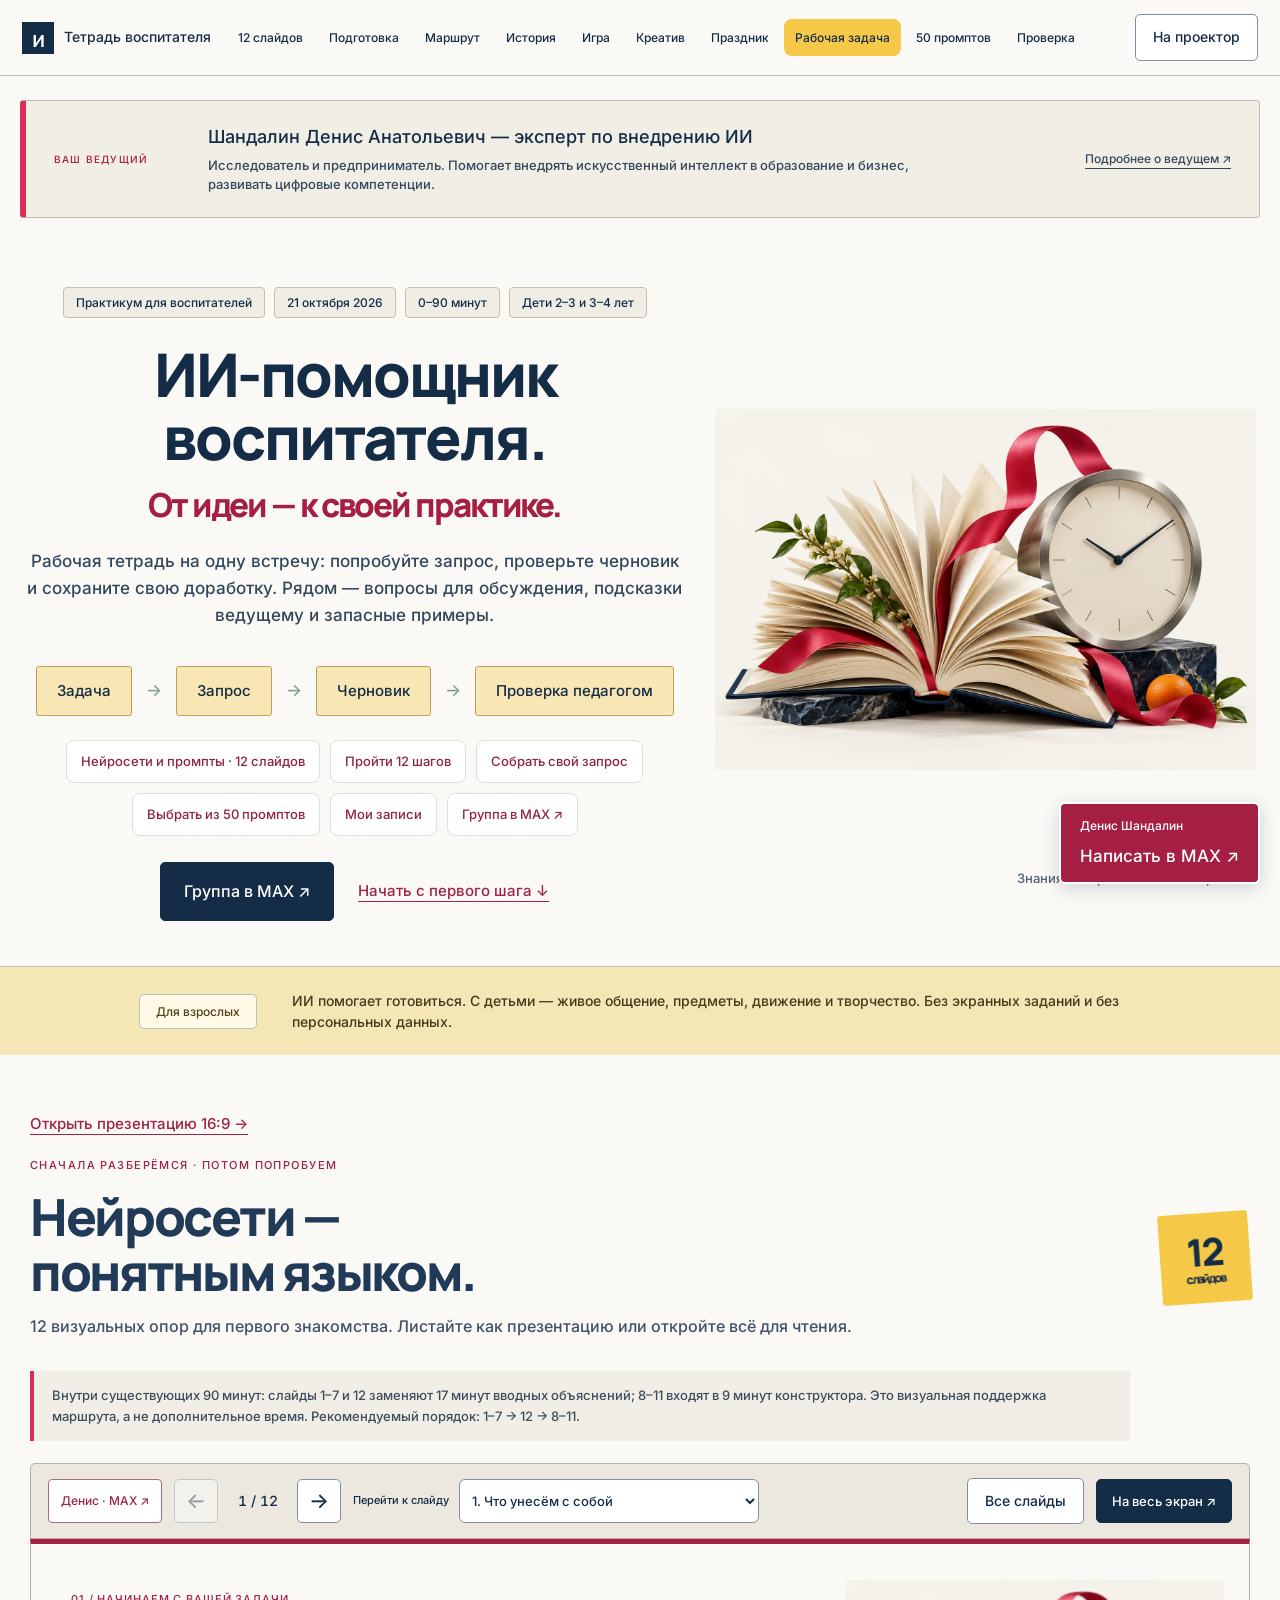
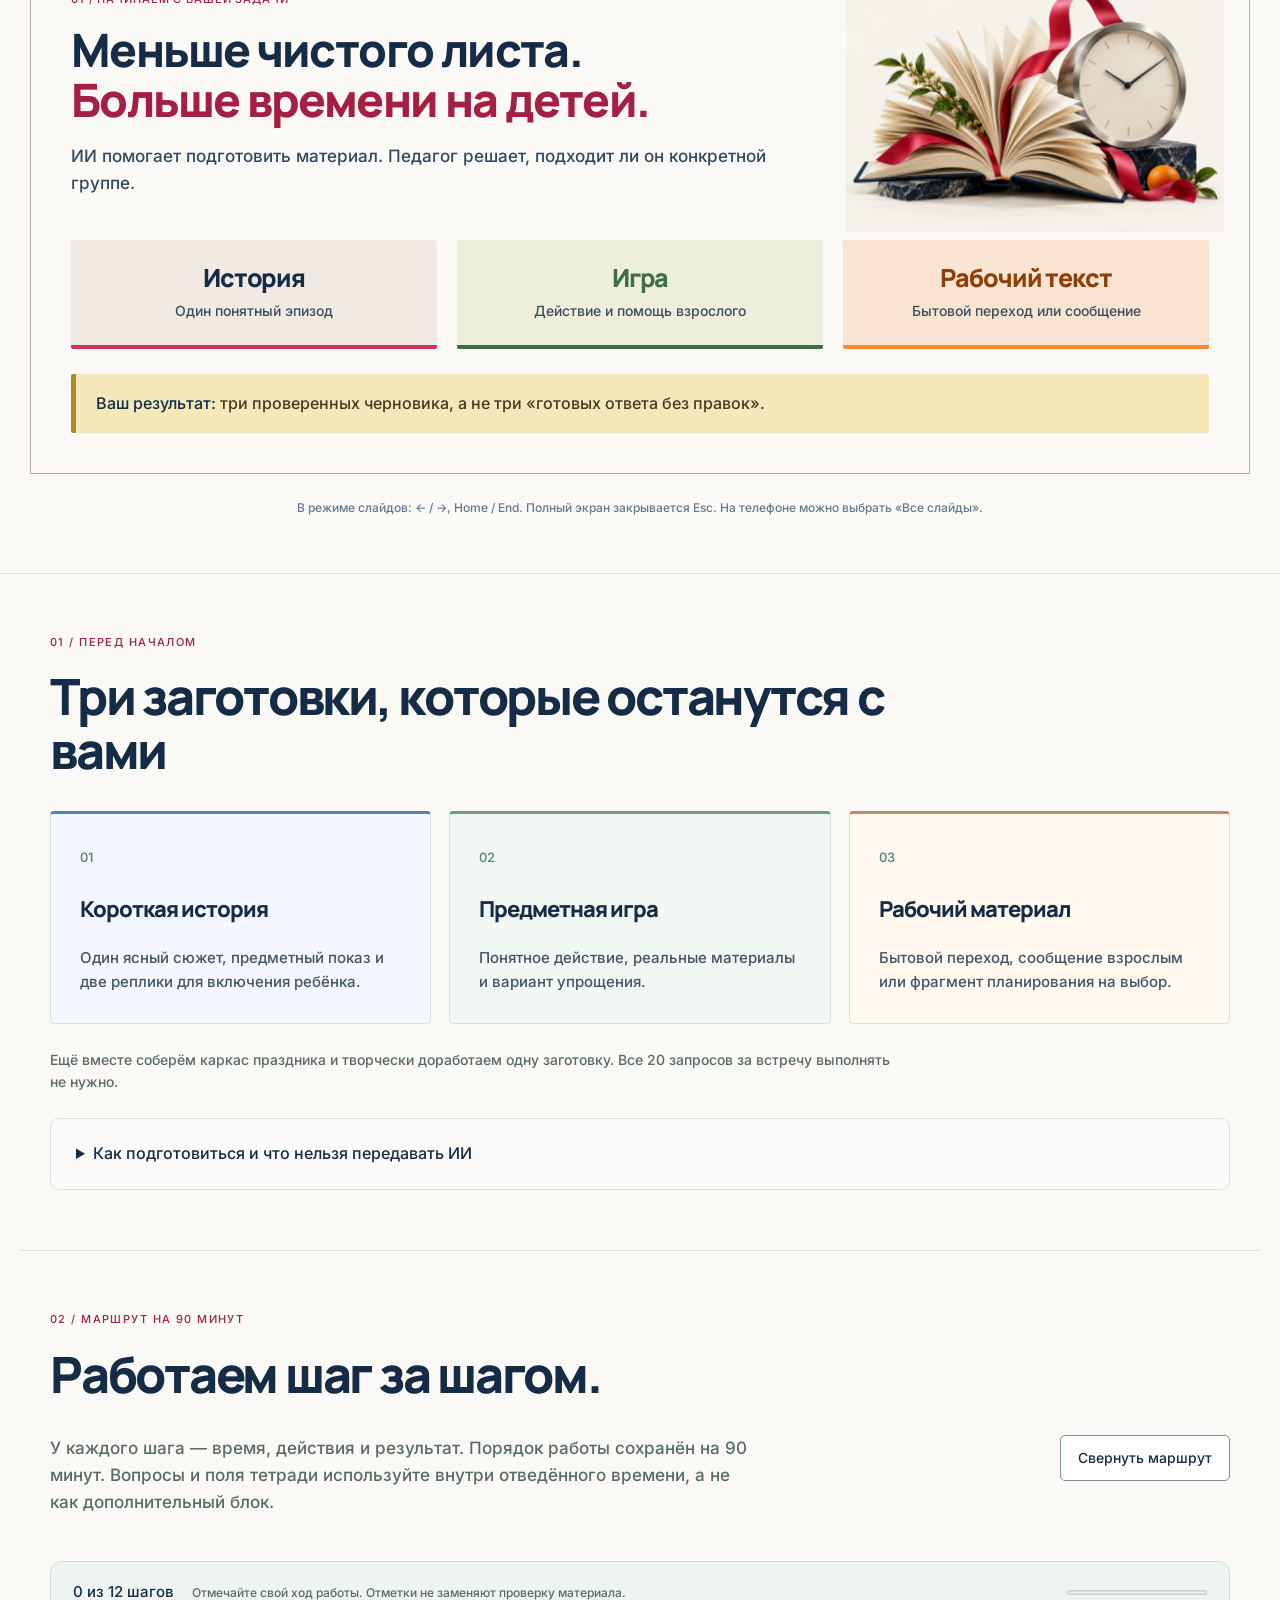
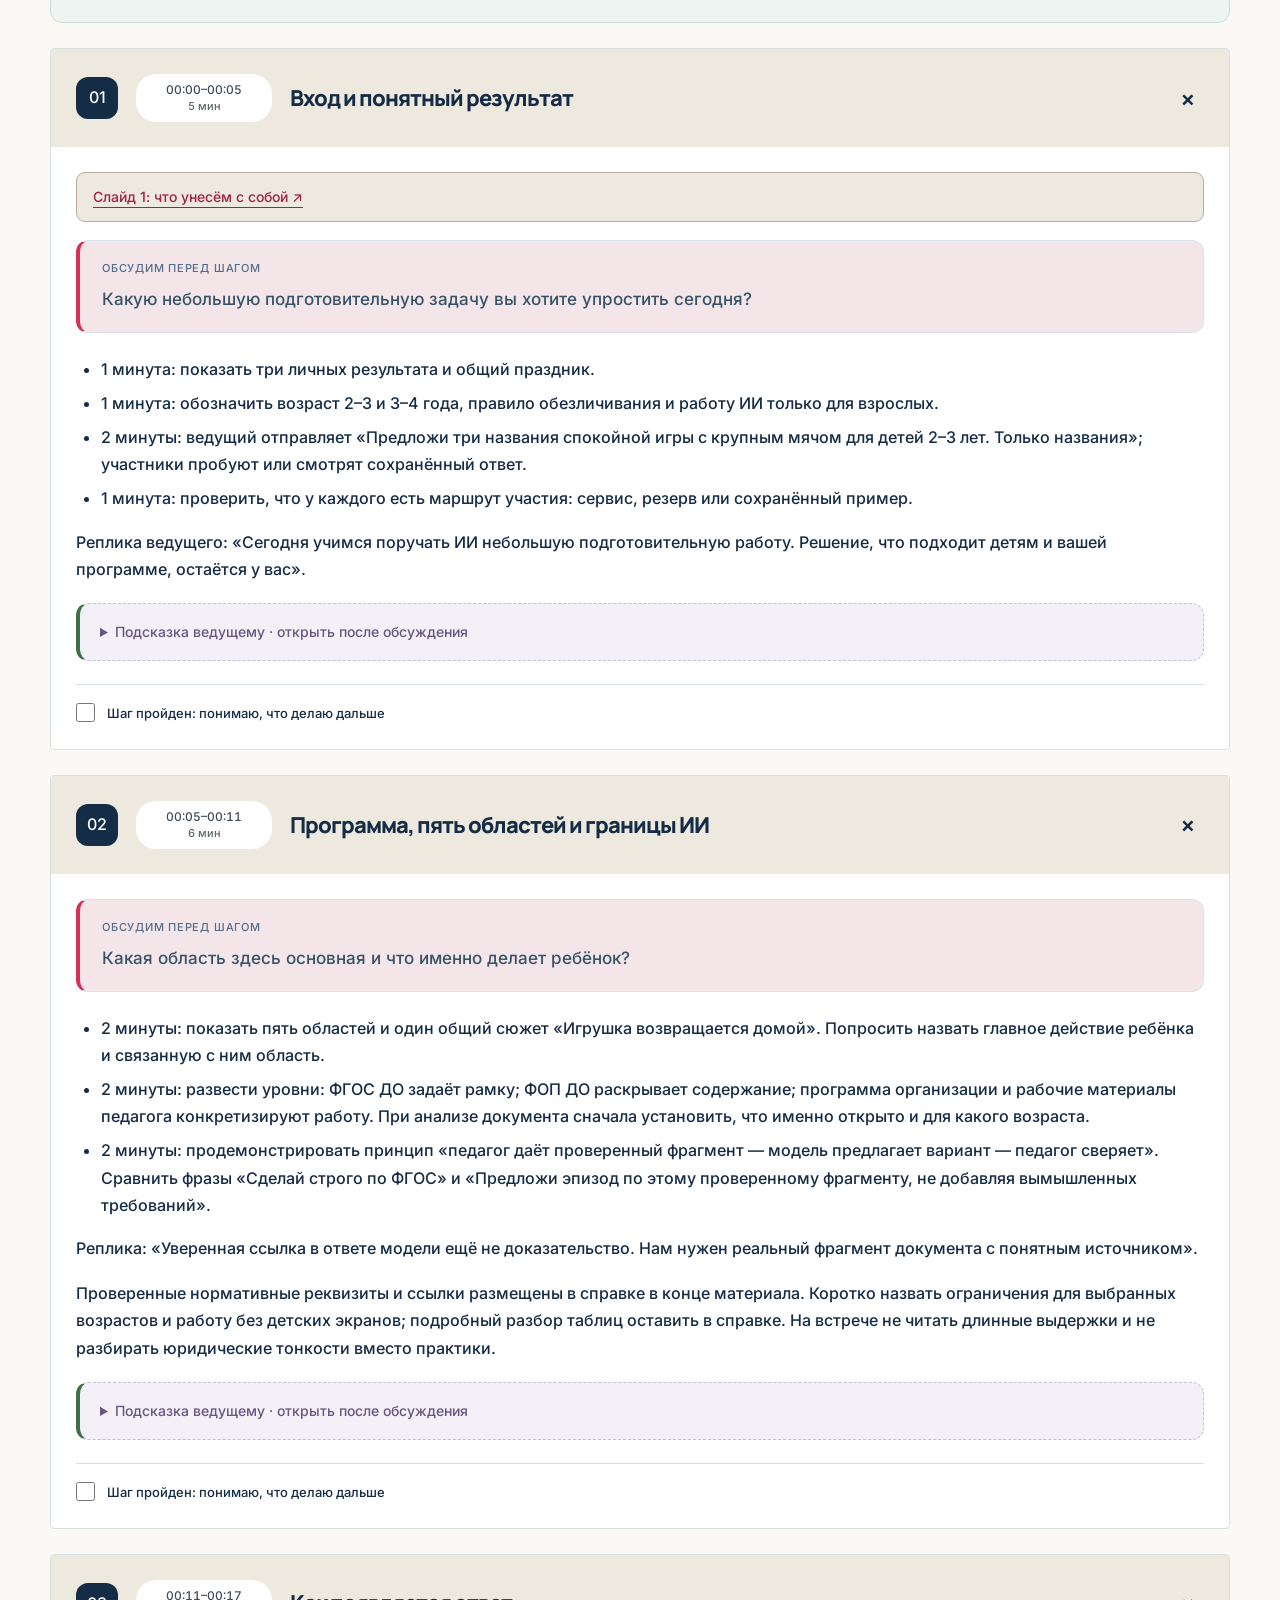
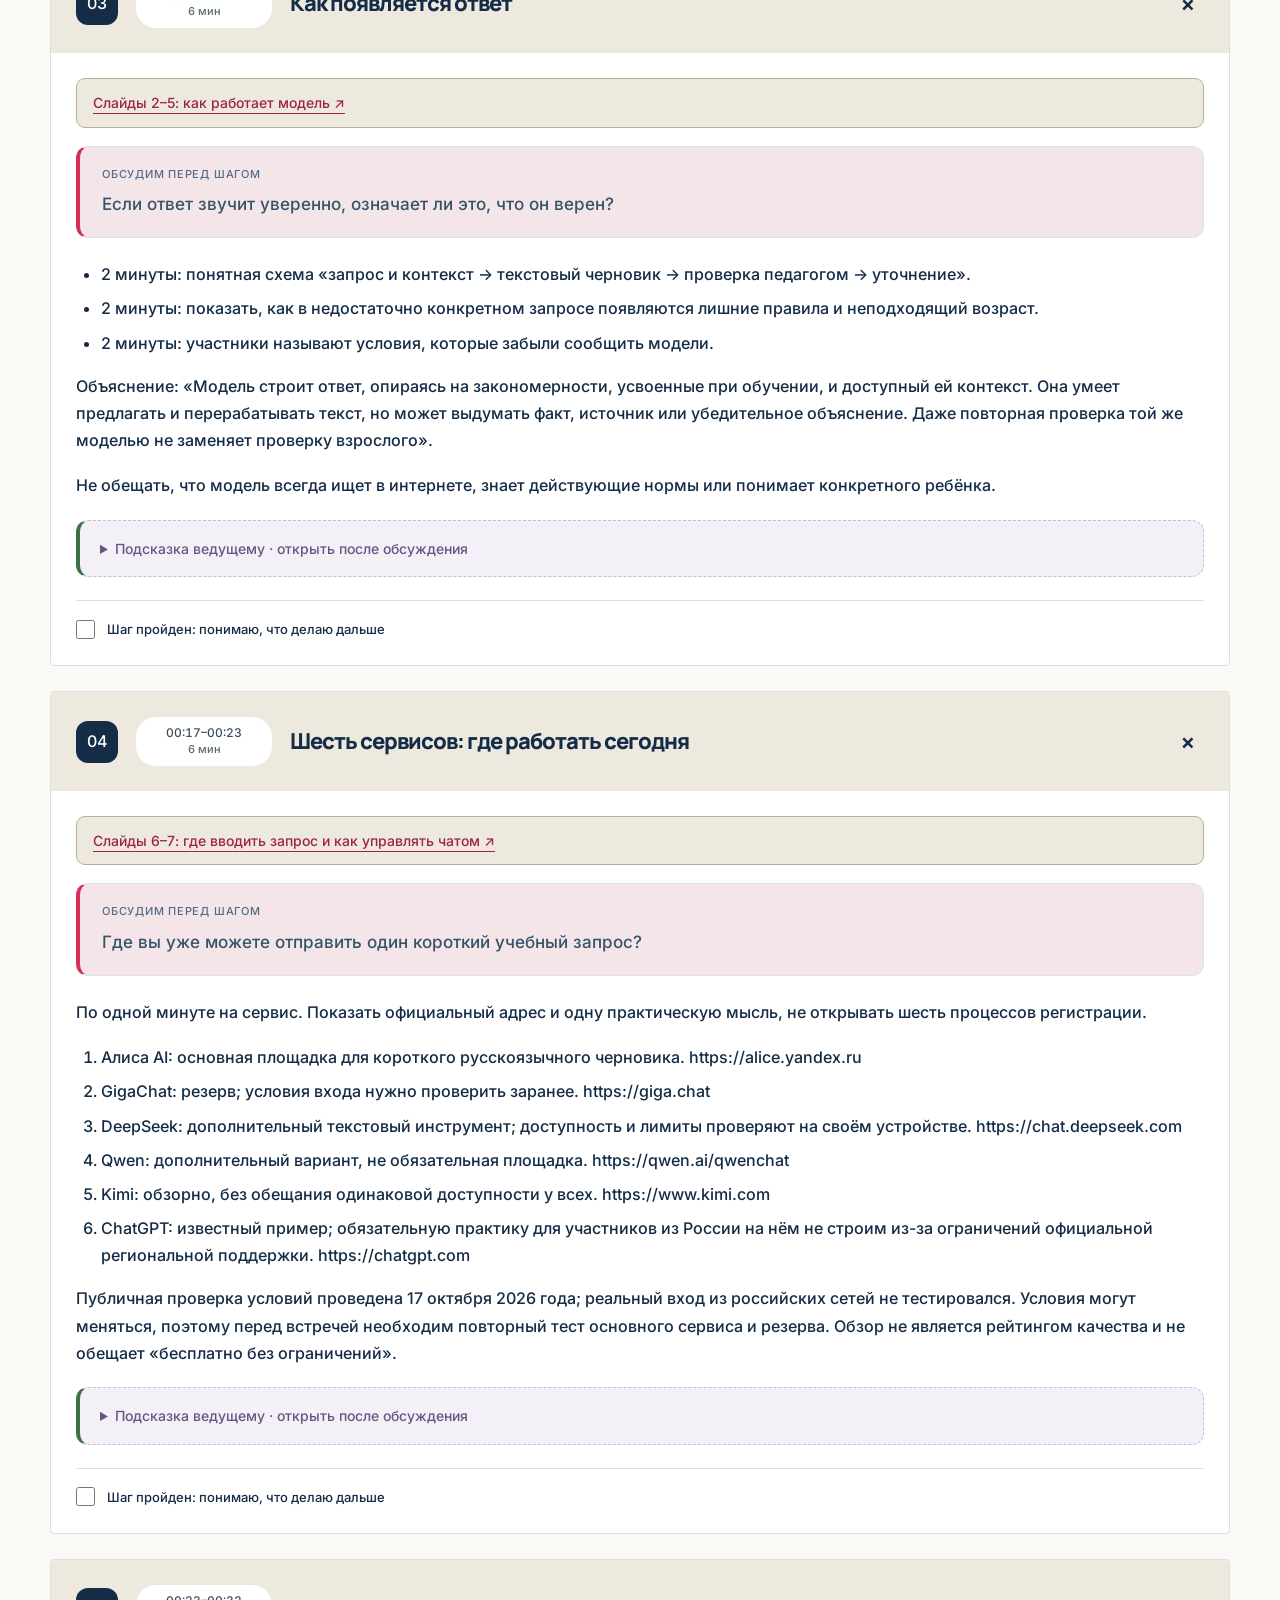
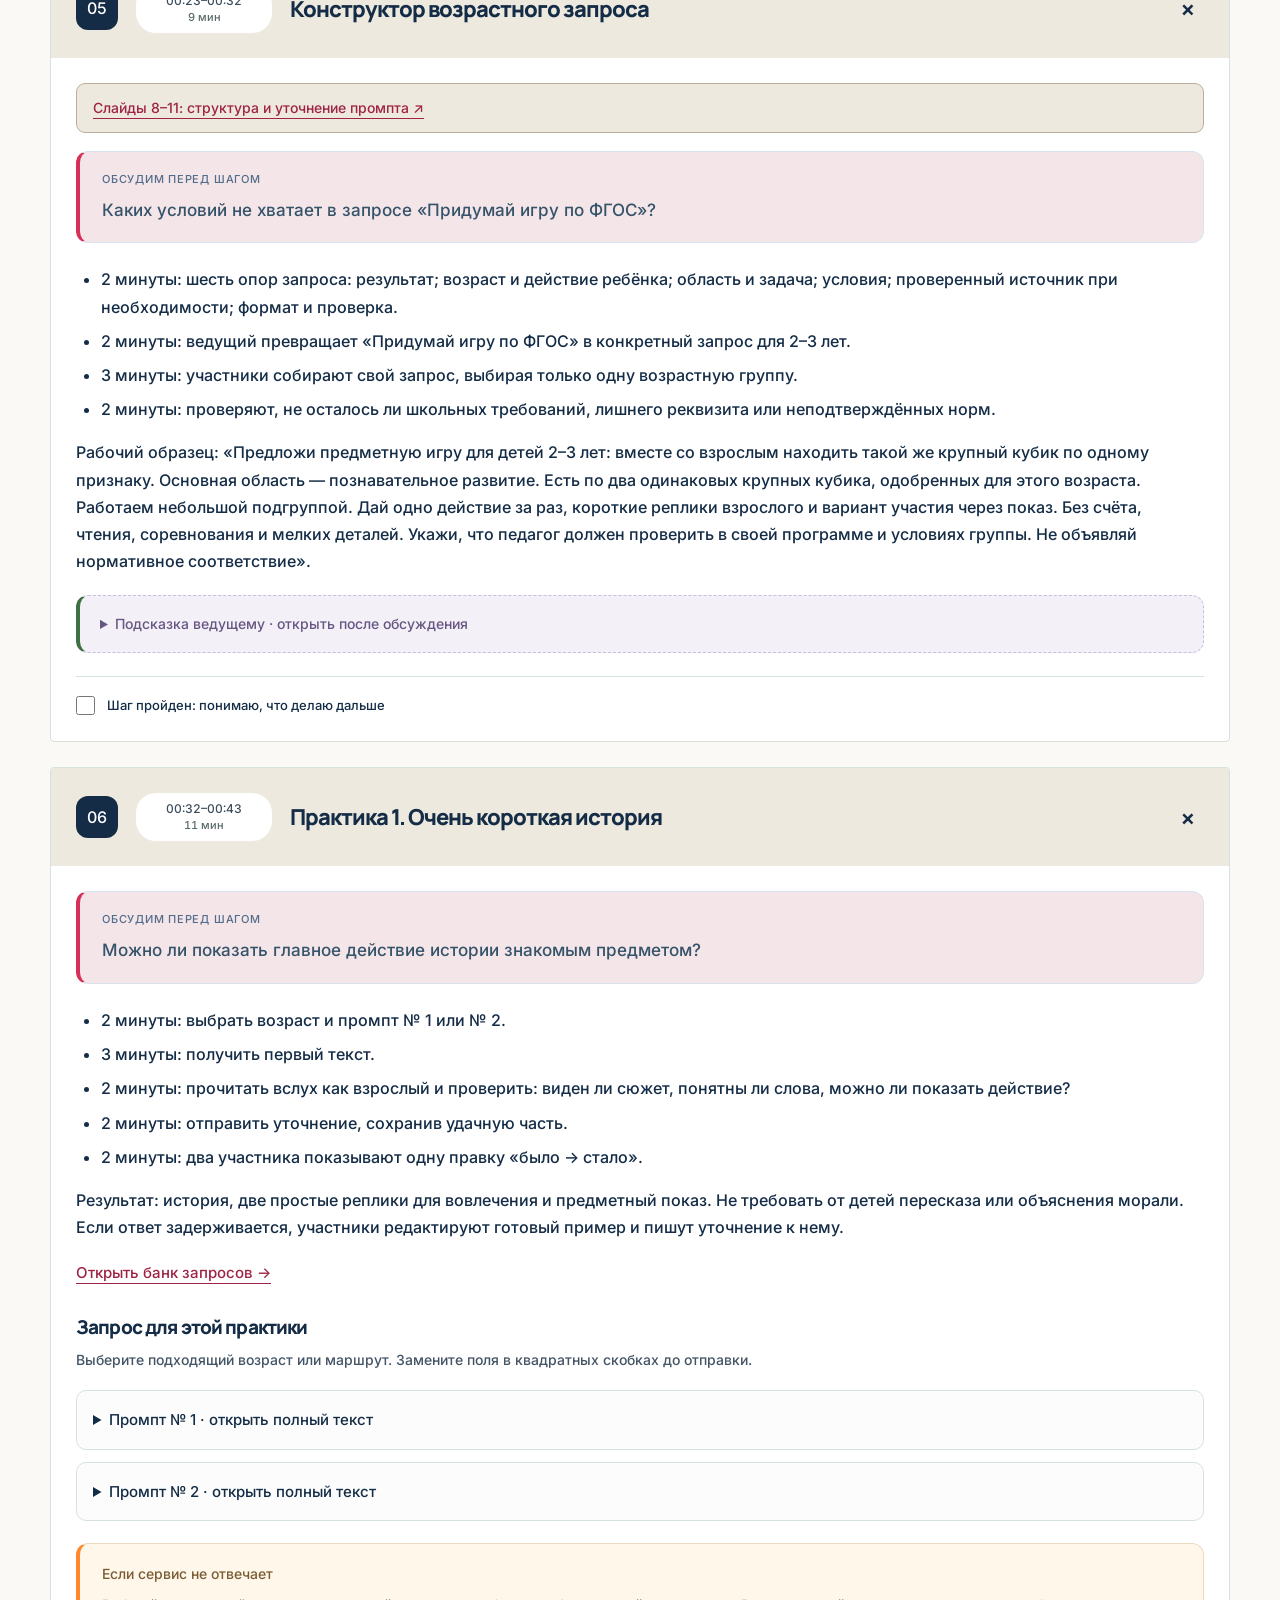
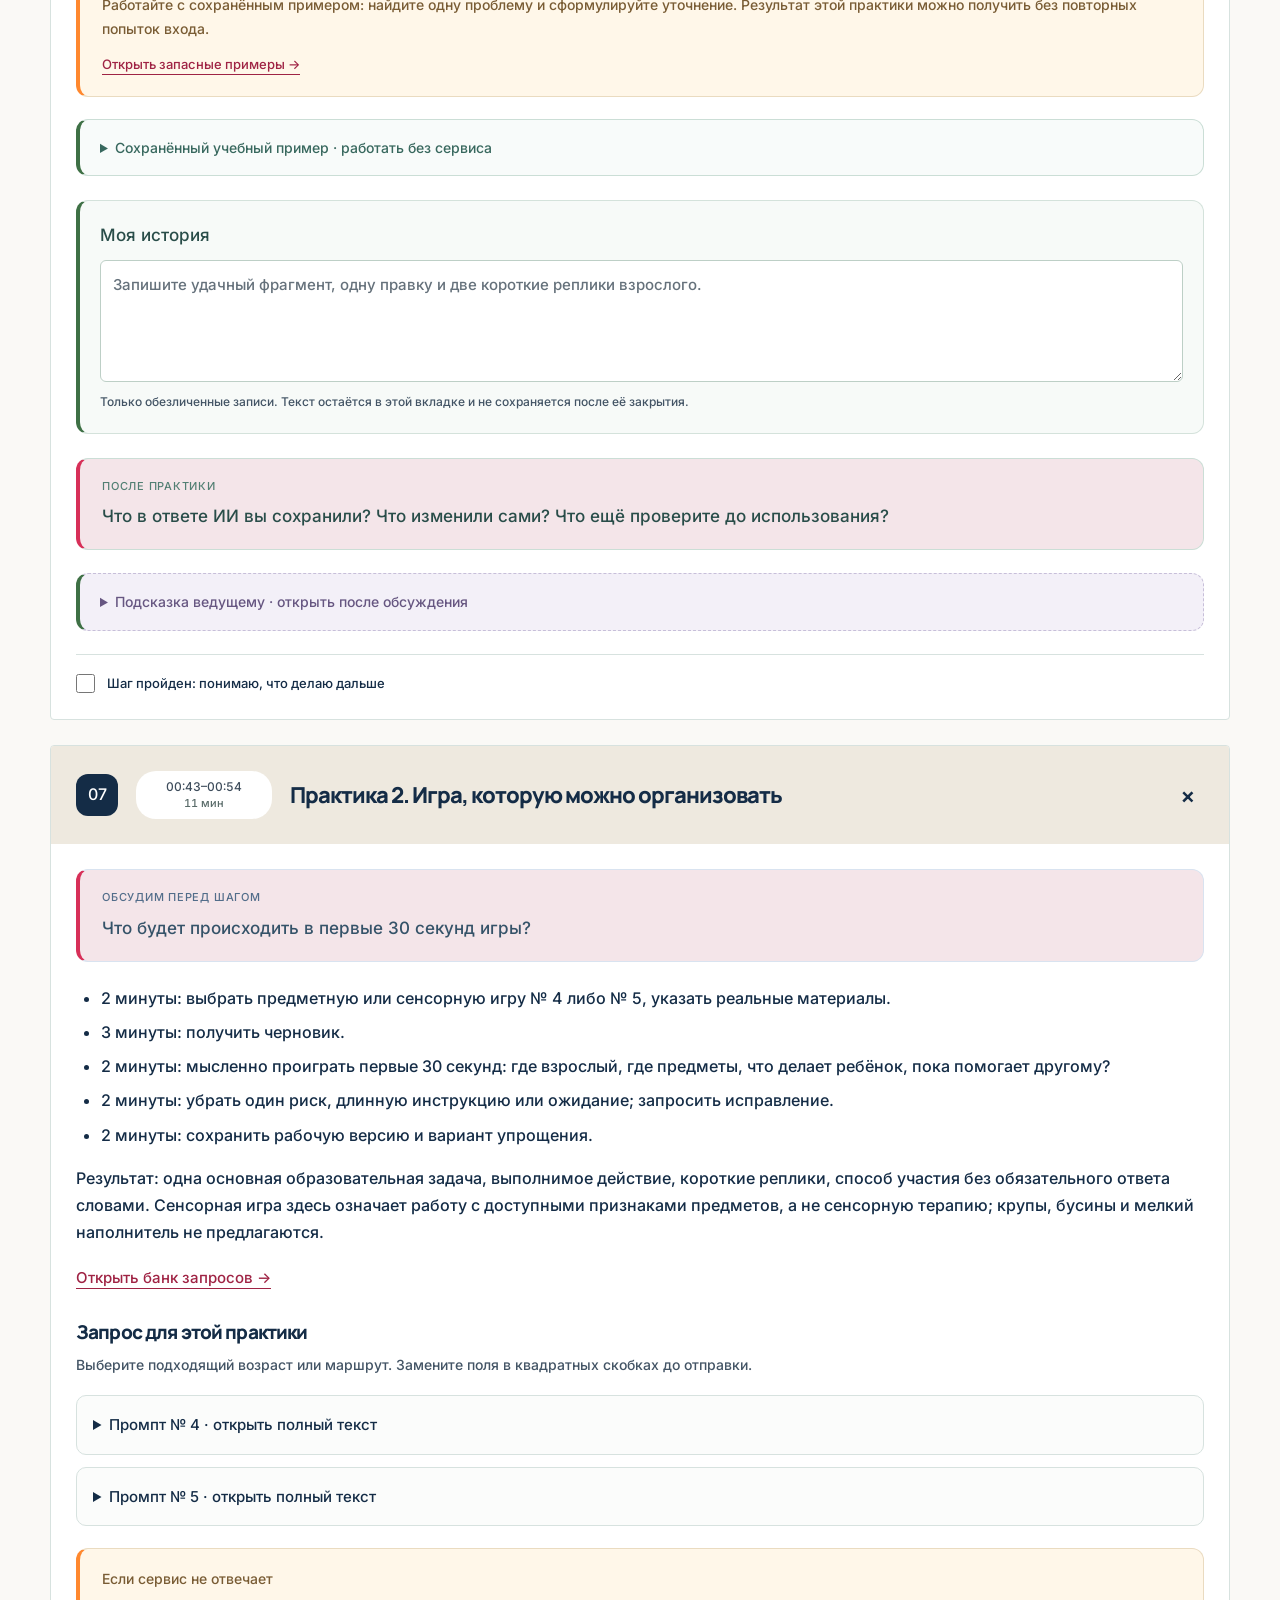
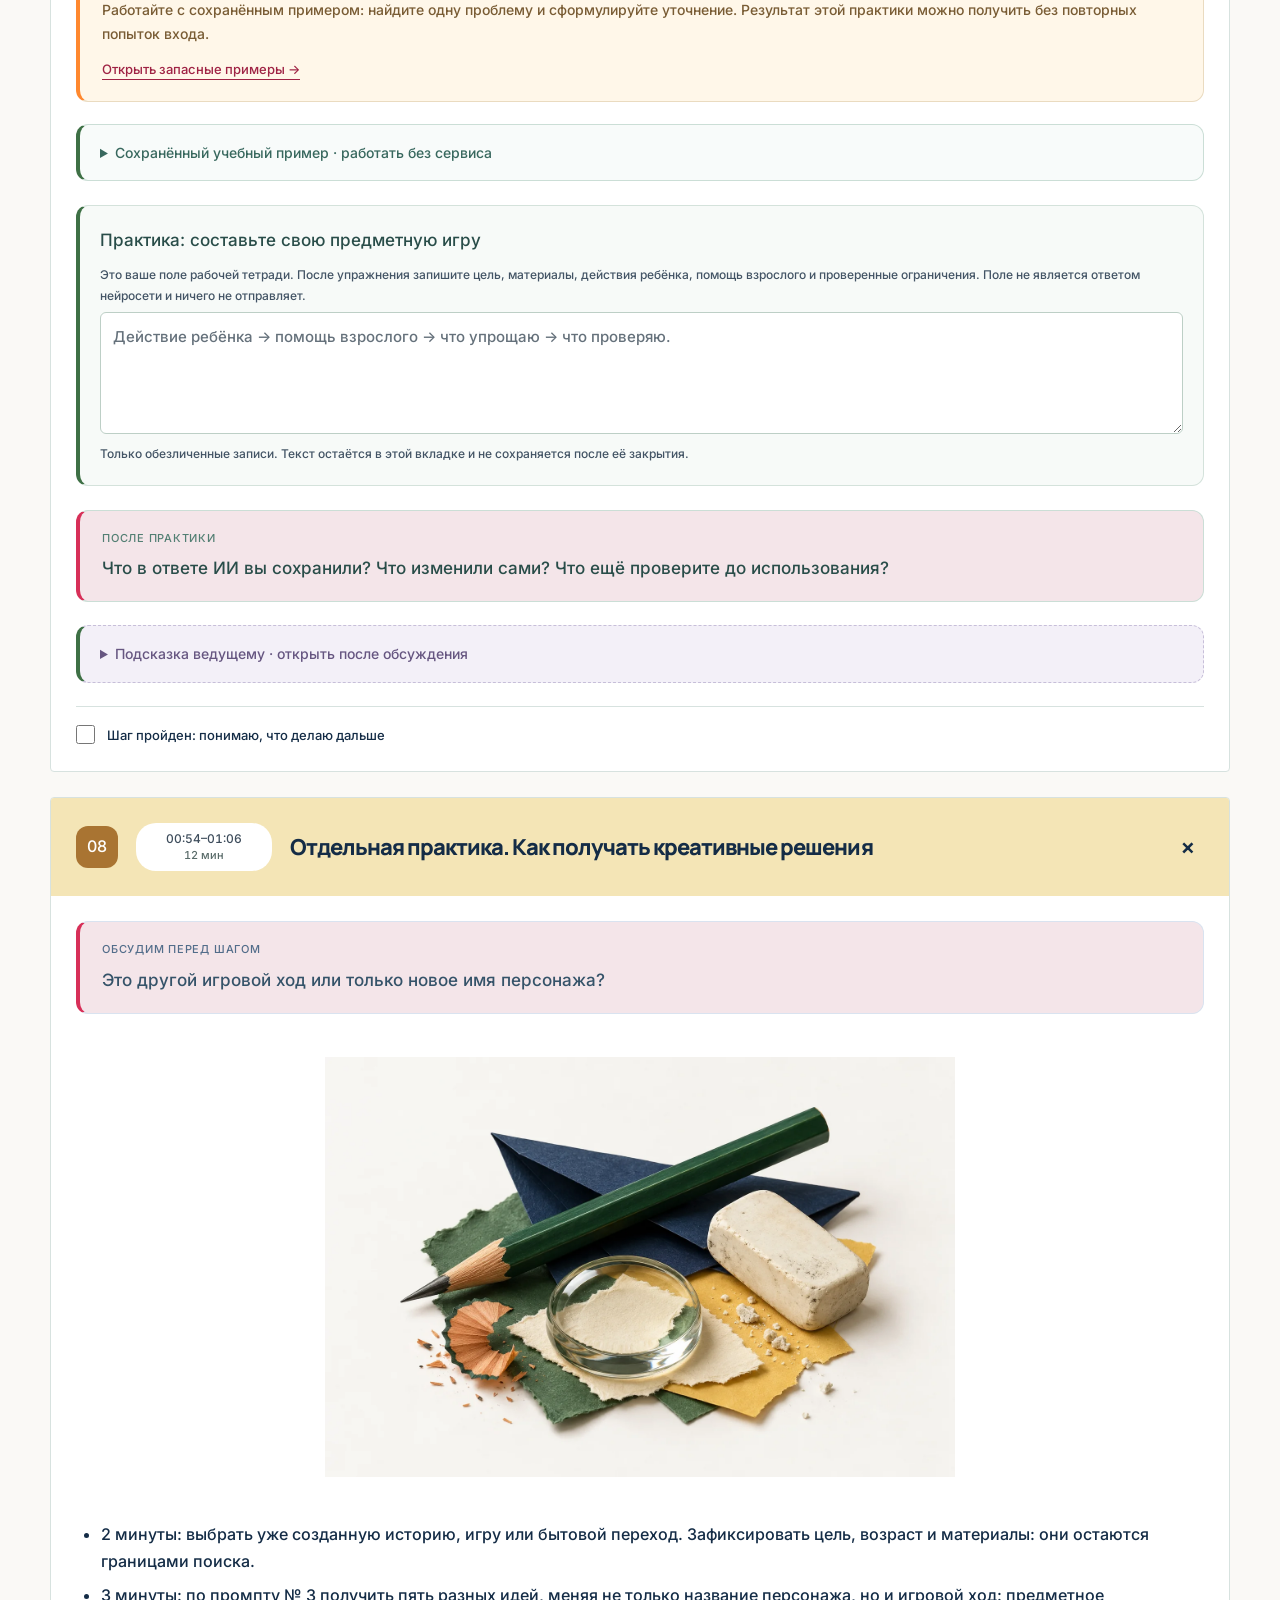
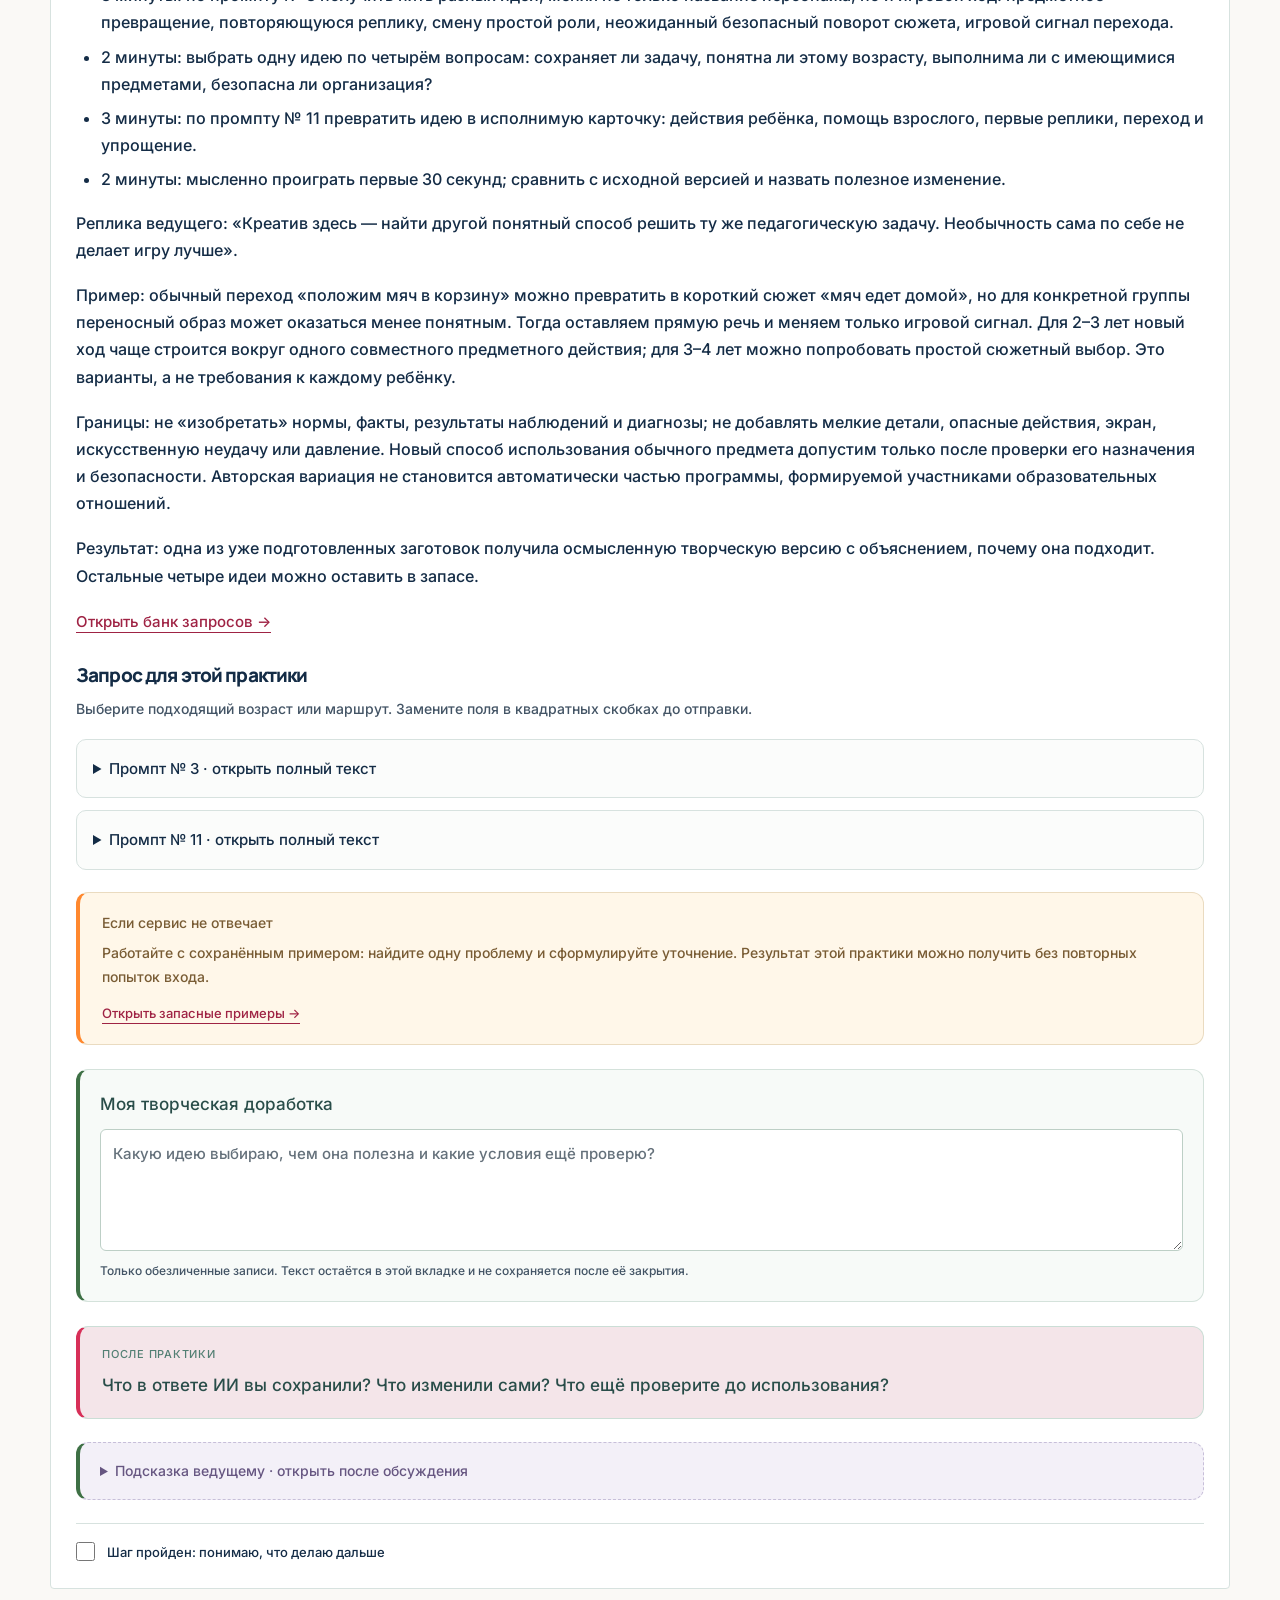
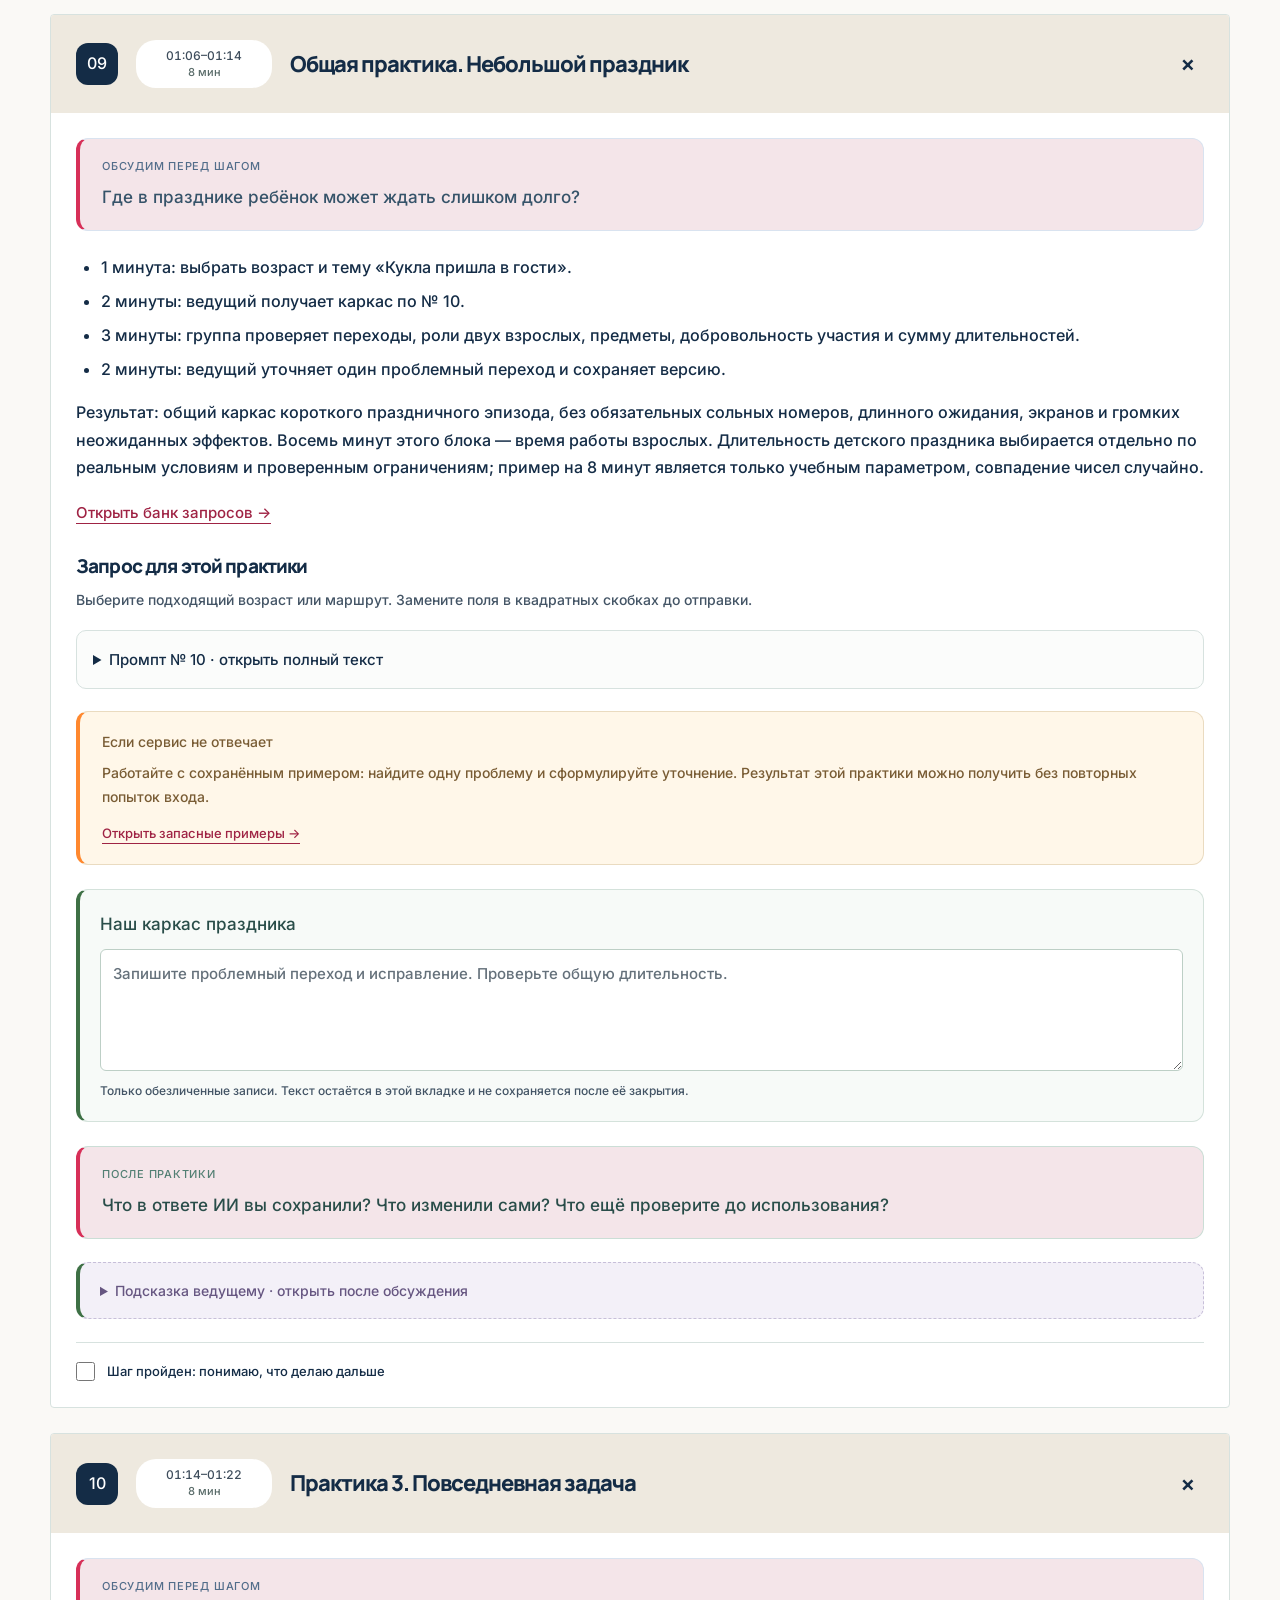
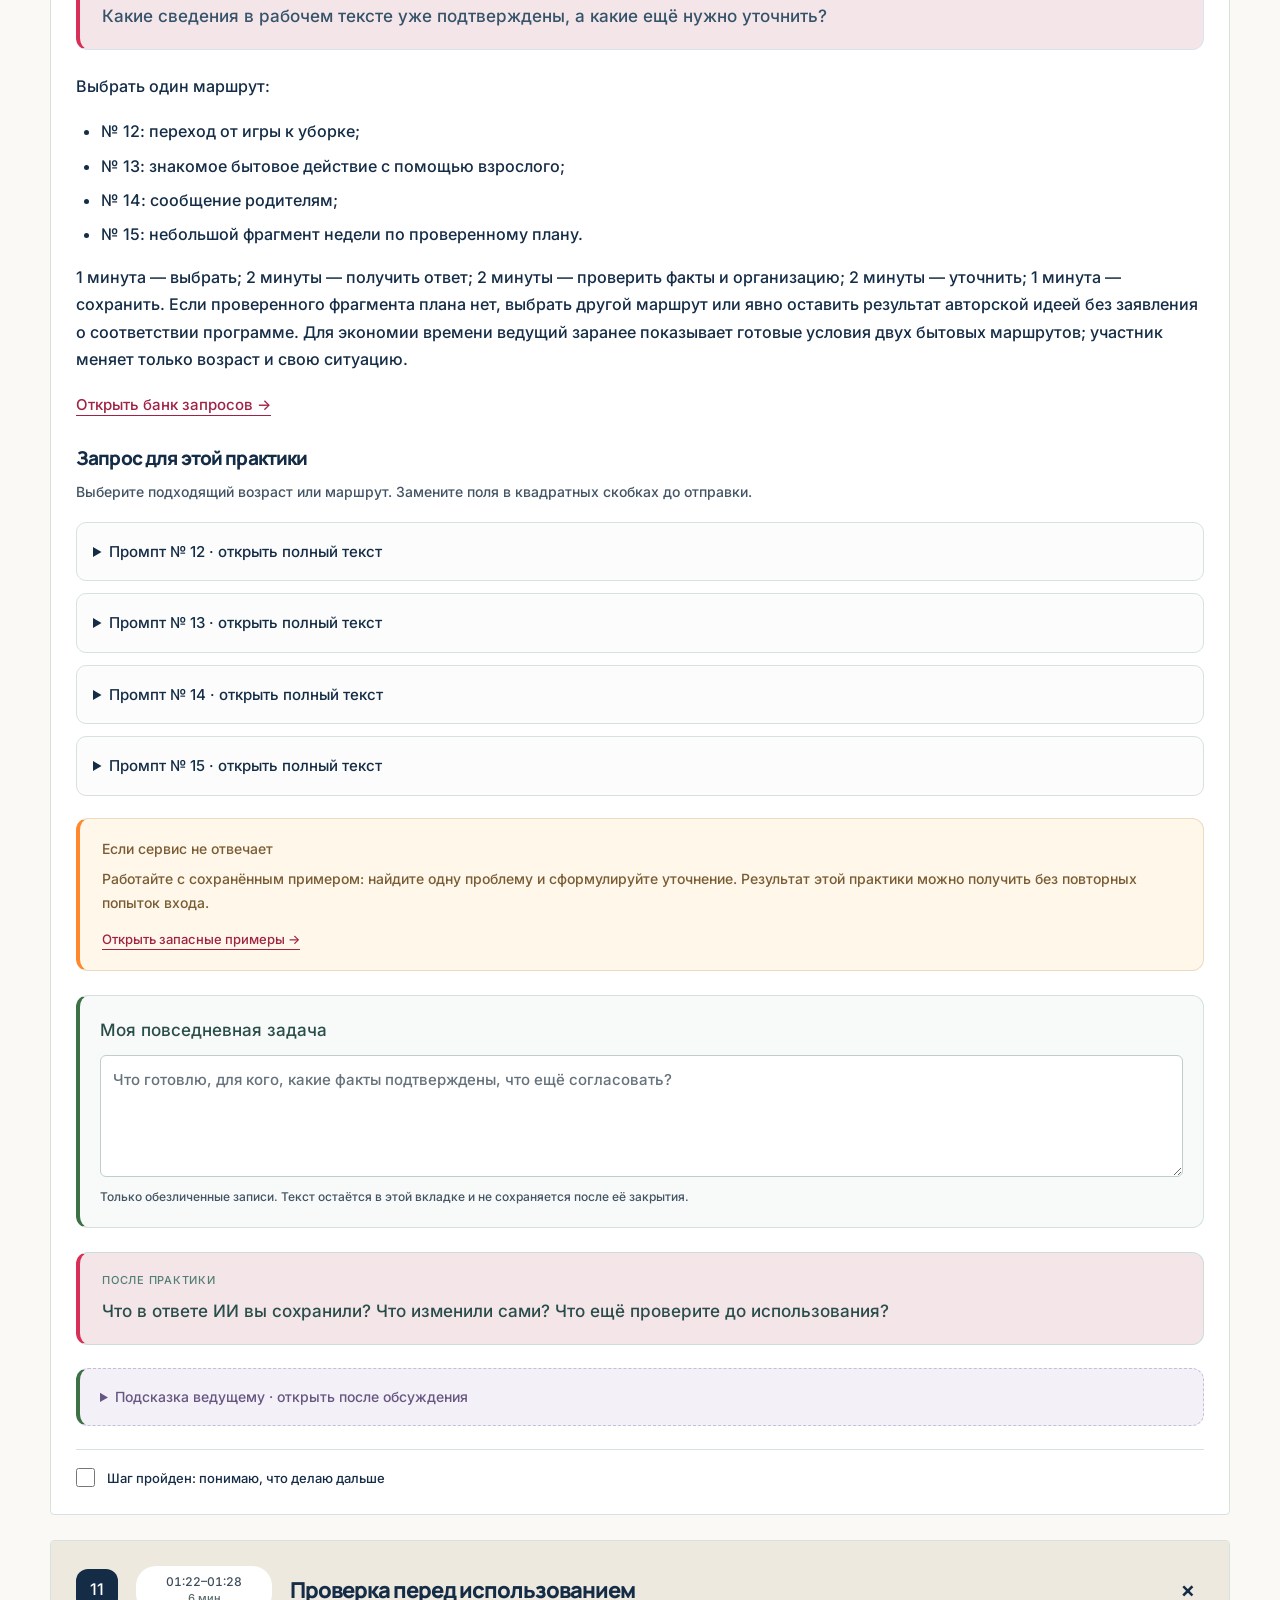
==== commit bcd9c05b: "Publish editorial lesson design, photo-collage slides, presentation and interactive model" ====
--- a/index.html
+++ b/index.html
@@ -1,30 +1,31 @@
-<!doctype html><html lang="ru"><head><meta charset="UTF-8"><meta name="viewport" content="width=device-width,initial-scale=1"><meta name="theme-color" content="#1764bd"><meta name="description" content="90-минутный практикум для воспитателей: ИИ для подготовки материалов детям 2–3 и 3–4 лет. 50 промптов, конструктор, примеры и проверка педагогом."><title>Рабочая тетрадь · ИИ-помощник воспитателя · 90 минут</title><link rel="icon" href="assets/favicon.svg" type="image/svg+xml"><link rel="stylesheet" href="styles.css"><link rel="stylesheet" href="intro-slides.css"><link rel="stylesheet" href="festive.css"><link rel="stylesheet" href="educator-lab.css"><script src="app.js" defer></script><script src="intro-slides.js" defer></script><script src="educator-lab.js" defer></script><script src="role-helper.js" defer></script></head><body><a class="skip" href="#main">К содержанию</a><header class="topbar"><a class="brand" href="#"><span class="brand-icon">и</span> Тетрадь воспитателя</a><nav aria-label="Основная навигация"><a href="#intro-slides">12 слайдов</a><a href="#start">Подготовка</a><a href="#route">Маршрут</a><a href="#step-5">История</a><a href="#step-6">Игра</a><a href="#step-7">Креатив</a><a href="#step-8">Праздник</a><a href="#step-9">Рабочая задача</a><a href="#library">50 промптов</a><a href="#check">Проверка</a></nav><button id="projector" class="quiet" aria-pressed="false">На проектор</button></header><main id="main"><section class="intro"><div class="intro-label">ВАШ ВЕДУЩИЙ</div><div><strong>Шандалин Денис Анатольевич — эксперт по внедрению ИИ</strong><p>Исследователь и предприниматель. Помогает внедрять искусственный интеллект в образование и бизнес, развивать цифровые компетенции.</p></div><a href="https://smit1980.github.io/vizitkaSD/" target="_blank" rel="noopener noreferrer">Подробнее о ведущем ↗</a></section><section class="hero workbook-hero"><div class="hero-copy"><div class="workbook-badges"><span>Практикум для воспитателей</span><span>21 октября 2026</span><span>0–90 минут</span><span>Дети 2–3 и 3–4 лет</span></div><h1><span class="title-blue">ИИ-помощник</span><br><span class="title-purple">воспитателя.</span><br><em><span>От идеи</span> — <span>к своей практике.</span></em></h1><p class="hero-lead">Рабочая тетрадь на одну встречу: попробуйте запрос, проверьте черновик и сохраните свою доработку. Рядом — вопросы для обсуждения, подсказки ведущему и запасные примеры.</p><div class="workbook-formula"><span>Задача</span><b>→</b><span>Запрос</span><b>→</b><span>Черновик</span><b>→</b><span>Проверка педагогом</span></div><nav class="workbook-contents" aria-label="Быстрый старт"><a href="#intro-slides">Нейросети и промпты · 12 слайдов</a><a href="#route">Пройти 12 шагов</a><a href="#builder">Собрать свой запрос</a><a href="#library">Выбрать из 50 промптов</a><a href="#notes-summary">Мои записи</a><a href="#community">Группа в MAX ↗</a></nav><div class="hero-actions"><a class="button" href="https://max.ru/join/WWR_dfNXSUyW-a0xuiRjyf4OByF07DYHxrFYOJDwZ8M" target="_blank" rel="noopener noreferrer">Группа в MAX ↗</a><a class="text-link" href="#step-0">Начать с первого шага ↓</a></div></div><figure class="festive-hero-art"><img src="assets/festive-garden.webp" alt="Открытая книга, радуга, яркие кубики и звёздная дорожка в цветущем саду"><figcaption>Знания • творчество • ваша практика</figcaption></figure></section><div class="safety-strip"><span>Для взрослых</span><p>ИИ помогает готовиться. С детьми — живое общение, предметы, движение и творчество. Без экранных заданий и без персональных данных.</p></div><section id="intro-slides" class="section intro-deck" aria-label="12 вводных слайдов о нейросетях и промптах">
-<div class="intro-deck-heading"><div><span class="eyebrow">СНАЧАЛА РАЗБЕРЁМСЯ · ПОТОМ ПОПРОБУЕМ</span><h2><span class="title-blue">Нейросети</span> —<br><span class="title-purple">понятным</span> <span class="title-green">языком.</span></h2><p>12 визуальных опор для первого знакомства. Листайте как презентацию или откройте всё для чтения.</p></div><span class="intro-deck-stamp">12<br><small>слайдов</small></span></div>
+<!doctype html><html lang="ru"><head><meta charset="UTF-8"><meta name="viewport" content="width=device-width,initial-scale=1"><meta name="theme-color" content="#1764bd"><meta name="description" content="90-минутный практикум для воспитателей: ИИ для подготовки материалов детям 2–3 и 3–4 лет. 50 промптов, конструктор, примеры и проверка педагогом."><title>Рабочая тетрадь · ИИ-помощник воспитателя · 90 минут</title><link rel="icon" href="assets/favicon.svg" type="image/svg+xml"><link rel="stylesheet" href="styles.css"><link rel="stylesheet" href="intro-slides.css"><link rel="stylesheet" href="educator-lab.css"><link rel="stylesheet" href="editorial.css"><script src="app.js" defer></script><script src="intro-slides.js" defer></script><script src="educator-lab.js" defer></script><script src="role-helper.js" defer></script><script src="architecture.js" defer></script></head><body><a class="skip" href="#main">К содержанию</a><header class="topbar"><a class="brand" href="#"><span class="brand-icon">и</span> Тетрадь воспитателя</a><nav aria-label="Основная навигация"><a href="#intro-slides">12 слайдов</a><a href="#start">Подготовка</a><a href="#route">Маршрут</a><a href="#step-5">История</a><a href="#step-6">Игра</a><a href="#step-7">Креатив</a><a href="#step-8">Праздник</a><a href="#step-9">Рабочая задача</a><a href="#library">50 промптов</a><a href="#check">Проверка</a></nav><button id="projector" class="quiet" aria-pressed="false">На проектор</button></header><main id="main"><section class="intro"><div class="intro-label">ВАШ ВЕДУЩИЙ</div><div><strong>Шандалин Денис Анатольевич — эксперт по внедрению ИИ</strong><p>Исследователь и предприниматель. Помогает внедрять искусственный интеллект в образование и бизнес, развивать цифровые компетенции.</p></div><a href="https://smit1980.github.io/vizitkaSD/" target="_blank" rel="noopener noreferrer">Подробнее о ведущем ↗</a></section><section class="hero workbook-hero"><div class="hero-copy"><div class="workbook-badges"><span>Практикум для воспитателей</span><span>21 октября 2026</span><span>0–90 минут</span><span>Дети 2–3 и 3–4 лет</span></div><h1><span class="title-blue">ИИ-помощник</span><br><span class="title-purple">воспитателя.</span><br><em><span>От идеи</span> — <span>к своей практике.</span></em></h1><p class="hero-lead">Рабочая тетрадь на одну встречу: попробуйте запрос, проверьте черновик и сохраните свою доработку. Рядом — вопросы для обсуждения, подсказки ведущему и запасные примеры.</p><div class="workbook-formula"><span>Задача</span><b>→</b><span>Запрос</span><b>→</b><span>Черновик</span><b>→</b><span>Проверка педагогом</span></div><nav class="workbook-contents" aria-label="Быстрый старт"><a href="#intro-slides">Нейросети и промпты · 12 слайдов</a><a href="#route">Пройти 12 шагов</a><a href="#builder">Собрать свой запрос</a><a href="#library">Выбрать из 50 промптов</a><a href="#notes-summary">Мои записи</a><a href="#community">Группа в MAX ↗</a></nav><div class="hero-actions"><a class="button" href="https://max.ru/join/WWR_dfNXSUyW-a0xuiRjyf4OByF07DYHxrFYOJDwZ8M" target="_blank" rel="noopener noreferrer">Группа в MAX ↗</a><a class="text-link" href="#step-0">Начать с первого шага ↓</a></div></div><figure class="festive-hero-art"><img src="assets/editorial/slide-01.webp" alt="Студийный фотоколлаж с книгой и часами: идеи помогают освободить время"><figcaption>Знания • творчество • ваша практика</figcaption></figure></section><div class="safety-strip"><span>Для взрослых</span><p>ИИ помогает готовиться. С детьми — живое общение, предметы, движение и творчество. Без экранных заданий и без персональных данных.</p></div><section id="intro-slides" class="section intro-deck" aria-label="12 вводных слайдов о нейросетях и промптах">
+<p><a class="text-link" href="presentation.html">Открыть презентацию 16:9 →</a></p><div class="intro-deck-heading"><div><span class="eyebrow">СНАЧАЛА РАЗБЕРЁМСЯ · ПОТОМ ПОПРОБУЕМ</span><h2><span class="title-blue">Нейросети</span> —<br><span class="title-purple">понятным</span> <span class="title-green">языком.</span></h2><p>12 визуальных опор для первого знакомства. Листайте как презентацию или откройте всё для чтения.</p></div><span class="intro-deck-stamp">12<br><small>слайдов</small></span></div>
 <p class="intro-timing">Внутри существующих 90 минут: слайды 1–7 и 12 заменяют 17 минут вводных объяснений; 8–11 входят в 9 минут конструктора. Это визуальная поддержка маршрута, а не дополнительное время. Рекомендуемый порядок: 1–7 → 12 → 8–11.</p>
-<div class="intro-toolbar"><div class="intro-pager"><button type="button" class="quiet" id="intro-prev" aria-label="Предыдущий вводный слайд">←</button><span id="intro-count" aria-live="polite">1 / 12</span><button type="button" class="quiet" id="intro-next" aria-label="Следующий вводный слайд">→</button></div><label class="intro-select-label">Перейти к слайду<select id="intro-select" aria-label="Выбрать вводный слайд"></select></label><button type="button" class="quiet" id="intro-read" aria-pressed="false">Все слайды</button><button type="button" class="button" id="intro-screen" aria-pressed="false">На весь экран ↗</button></div>
+<div class="intro-toolbar"><a class="presenter-mini-contact" href="https://max.ru/u/f9LHodD0cOKmKhEZQxp7q5VAn-9irEir1c-US0aajUpvyuu728qwkqh1Ca4" target="_blank" rel="noopener noreferrer">Денис · MAX ↗</a><div class="intro-pager"><button type="button" class="quiet" id="intro-prev" aria-label="Предыдущий вводный слайд">←</button><span id="intro-count" aria-live="polite">1 / 12</span><button type="button" class="quiet" id="intro-next" aria-label="Следующий вводный слайд">→</button></div><label class="intro-select-label">Перейти к слайду<select id="intro-select" aria-label="Выбрать вводный слайд"></select></label><button type="button" class="quiet" id="intro-read" aria-pressed="false">Все слайды</button><button type="button" class="button" id="intro-screen" aria-pressed="false">На весь экран ↗</button></div>
 <div class="intro-slides">
-<article class="intro-slide intro-blue" id="intro-1" data-title="Что унесём с собой" tabindex="-1"><img class="festive-slide-art" src="assets/festive-garden.webp" alt="" aria-hidden="true"><header><span class="intro-slide-tag">01 / НАЧИНАЕМ С ВАШЕЙ ЗАДАЧИ</span><h3>Меньше чистого листа.<br><em>Больше времени на детей.</em></h3><p class="intro-slide-lead">ИИ помогает подготовить материал. Педагог решает, подходит ли он конкретной группе.</p></header><div class="intro-outcomes"><div class="intro-outcome"><svg viewBox="0 0 140 100" role="img" aria-label="Открытая книга"><path d="M15 20Q40 10 70 25Q100 10 125 20V85Q100 75 70 90Q40 75 15 85Z" fill="#fff" stroke="currentColor" stroke-width="4"/><path d="M70 25V90M28 37l29 4m-29 13 29 4m26-17 29-4m-29 21 29-4" stroke="currentColor" stroke-width="3"/></svg><b>История</b><span>Один понятный эпизод</span></div><div class="intro-outcome"><svg viewBox="0 0 140 100" role="img" aria-label="Крупные геометрические предметы"><rect x="15" y="45" width="44" height="44" rx="6" fill="#fff" stroke="currentColor" stroke-width="4"/><circle cx="100" cy="65" r="24" fill="#fff" stroke="currentColor" stroke-width="4"/><path d="m50 36 23-31 23 31Z" fill="currentColor"/></svg><b>Игра</b><span>Действие и помощь взрослого</span></div><div class="intro-outcome"><svg viewBox="0 0 140 100" role="img" aria-label="Рабочая заметка"><rect x="32" y="8" width="76" height="84" rx="8" fill="#fff" stroke="currentColor" stroke-width="4"/><path d="M48 32h45M48 49h32M48 66h38" stroke="currentColor" stroke-width="4" stroke-linecap="round"/></svg><b>Рабочий текст</b><span>Бытовой переход или сообщение</span></div></div><div class="intro-takeaway"><b>Ваш результат:</b> три проверенных черновика, а не три «готовых ответа без правок».</div></article>
-<article class="intro-slide intro-violet" id="intro-2" data-title="ИИ, модель и сервис" tabindex="-1"><header><span class="intro-slide-tag">02 / ТРИ СЛОВА БЕЗ ПУТАНИЦЫ</span><h3>ИИ — широкое понятие.<br><em>LLM работает с языком.</em></h3><p class="intro-slide-lead">Модель и приложение — разные вещи. Сервис даёт удобный доступ к модели и дополнительным инструментам.</p></header><div class="intro-taxonomy"><div class="intro-ai-universe"><span>ИСКУССТВЕННЫЙ ИНТЕЛЛЕКТ</span><div class="intro-ai-branch"><b>Модели для языка</b><div class="intro-llm-core"><strong>LLM</strong><small>Большая языковая модель</small></div></div><div class="intro-other-ai">Другие задачи: изображения,<br>звук, прогнозирование</div></div><div class="intro-service-layer"><span class="intro-big-arrow">→</span><div><b>Чат-сервис</b><p>Окно переписки<br>+ доступные модели<br>+ инструменты</p><small>Состав зависит от сервиса.</small></div></div></div><div class="intro-takeaway"><b>По-простому:</b> LLM — модель; чат — место, где вы с ней работаете.</div></article>
-<article class="intro-slide intro-sage" id="intro-3" data-title="Обучение и ваш запрос" tabindex="-1"><header><span class="intro-slide-tag">03 / ДВА РАЗНЫХ ПРОЦЕССА</span><h3>Сначала модель обучают.<br><em>Потом вы задаёте вопрос.</em></h3><p class="intro-slide-lead">При обучении модель настраивает параметры по данным. В чате она использует обученные закономерности и доступный контекст.</p></header><div class="intro-training"><div class="intro-training-lane"><span class="intro-lane-label">ДО ВАШЕЙ РАБОТЫ</span><div class="intro-training-flow"><div class="intro-data-stack"><i></i><i></i><i></i><b>Примеры данных</b></div><span class="intro-big-arrow">→</span><svg viewBox="0 0 180 120" role="img" aria-label="Связанные параметры обучаемой модели"><g stroke="#80a699" stroke-width="2"><path d="M25 20 90 25 155 20M25 20 90 60 155 20M25 60 90 25 155 60M25 60 90 95 155 60M25 100 90 60 155 100M25 100 90 95 155 100M90 25 155 100M90 95 155 20"/></g><g fill="#477f6c"><circle cx="25" cy="20" r="10"/><circle cx="25" cy="60" r="10"/><circle cx="25" cy="100" r="10"/><circle cx="90" cy="25" r="10"/><circle cx="90" cy="60" r="10"/><circle cx="90" cy="95" r="10"/><circle cx="155" cy="20" r="10"/><circle cx="155" cy="60" r="10"/><circle cx="155" cy="100" r="10"/></g></svg><span class="intro-big-arrow">→</span><div class="intro-model-result">Обученная<br><b>модель</b></div></div></div><div class="intro-training-lane"><span class="intro-lane-label">ВО ВРЕМЯ ВАШЕЙ РАБОТЫ</span><div class="intro-token-flow"><span>Ваш запрос</span><b>+</b><span>Контекст беседы</span><b>→</b><strong>Новый ответ</strong></div></div></div><div class="intro-takeaway"><b>Важно:</b> уточнение в чате меняет контекст, но не означает мгновенного переобучения модели. Правила хранения данных проверяйте у сервиса.</div></article>
-<article class="intro-slide intro-blue" id="intro-4" data-title="Как появляется ответ" tabindex="-1"><header><span class="intro-slide-tag">04 / ОТ ЗАПРОСА К ЧЕРНОВИКУ</span><h3>Ответ собирается по частям.<br><em>Смысл проверяете вы.</em></h3><p class="intro-slide-lead">Модель последовательно формирует текст с учётом запроса и контекста. Это не гарантированная выдача «правильного ответа из справочника».</p></header><div class="intro-answer-flow"><div><small>ВХОД</small><b>Задача + условия</b><p>«Игра для 2–3 лет,<br>крупные кубики»</p></div><span>→</span><div><small>ГЕНЕРАЦИЯ</small><b>Текст по частям</b><div class="intro-tokens"><i>Возьмите</i><i>крупный</i><i>кубик</i><i>…</i></div><p>Упрощённая иллюстрация:<br>токен не обязательно целое слово.</p></div><span>→</span><div><small>ВЫХОД</small><b>Черновик</b><p>Идея, реплики,<br>последовательность</p></div></div><p class="intro-search-branch">└ Поиск в интернете — отдельный инструмент, если он доступен и используется.</p><div class="intro-human-gate"><span>↻ Уточнить запрос</span><strong>Педагог проверяет</strong><span>✓ Адаптировать и использовать</span></div><div class="intro-takeaway"><b>Рабочий цикл:</b> запрос → черновик → ваша проверка → уточнение.</div></article>
-<article class="intro-slide intro-peach" id="intro-5" data-title="Польза и ограничения" tabindex="-1"><header><span class="intro-slide-tag">05 / ПОЛЕЗНО ≠ БЕЗОШИБОЧНО</span><h3>Хорошо пишет.<br><em>Но может уверенно ошибаться.</em></h3><p class="intro-slide-lead">«Галлюцинация» — выдуманные или искажённые сведения, которые модель подаёт как достоверные: факт, ссылка, цитата или правило.</p></header><div class="intro-balance"><div class="intro-can"><span class="intro-symbol">＋</span><h4>Поручаем черновую работу</h4><ul><li>Предложить разные идеи</li><li>Упростить и перестроить текст</li><li>Составить варианты реплик</li><li>Оформить заданные сведения</li></ul></div><div class="intro-caution"><span class="intro-symbol">!</span><h4>Не принимаем на веру</h4><ul><li>Факты, цитаты и ссылки</li><li>Возрастную доступность</li><li>Безопасность реальной игры</li><li>Заявление «соответствует ФГОС»</li></ul></div></div><div class="intro-false-proof"><span>Уверенный тон</span><b>≠</b><span>Доказательство</span></div><div class="intro-takeaway"><b>Привычка педагога:</b> проверять особенно внимательно то, что звучит как факт или обязательное требование.</div></article>
-<article class="intro-slide intro-blue" id="intro-6" data-title="Карта интерфейса чата" tabindex="-1"><header><span class="intro-slide-tag">06 / ГДЕ ЧТО НАХОДИТСЯ</span><h3>У разных сервисов —<br><em>похожая логика общения.</em></h3><p class="intro-slide-lead">Это учебная схема, не скриншот конкретного сервиса. Расположение, названия кнопок и доступные функции различаются.</p></header><div class="intro-interface-layout"><div class="intro-chat-mock" aria-label="Схематичный интерфейс LLM-чата"><aside><button type="button" data-ui-part="new">1 · Новый чат ＋</button><span>История бесед</span><div class="mock-history">Идея игры</div><div class="mock-history">Короткая история</div></aside><div class="mock-main"><div class="mock-toolbar"><button type="button" data-ui-part="model">2 · Модель / режим ▾</button></div><div class="mock-messages"><div class="mock-user">Предложи игру с крупным мячом для детей 2–3 лет.</div><button type="button" class="mock-answer" data-ui-part="answer"><b>3 · Ответ модели</b><span>Черновик: ребёнок вместе со взрослым кладёт мяч в корзину…</span><small>Проверить и адаптировать</small></button></div><div class="mock-compose"><button type="button" class="mock-input" data-ui-part="input">4 · Здесь вводят запрос<br><span>Задача, возраст, условия, формат…</span></button><div class="mock-compose-actions"><button type="button" data-ui-part="tools">5 · ＋ / инструменты</button><button type="button" class="mock-send" data-ui-part="send">6 · Отправить ↑</button></div></div></div></div><div class="intro-interface-key"><span class="intro-small-label">НАЖМИТЕ НА ОБЛАСТЬ СХЕМЫ</span><h4 id="intro-ui-title">4 · Поле ввода запроса</h4><p id="intro-ui-description" aria-live="polite">Сюда вводят задачу и условия. Перед отправкой проверьте текст и уберите персональные данные.</p><div class="intro-interface-note">Схема ничего не отправляет.<br>Все элементы — учебные пояснения.</div></div></div><p class="intro-schematic-caption">Учебная схема. Названия, расположение кнопок и функции зависят от сервиса, устройства и тарифа.</p><div class="intro-takeaway"><b>Сначала найдите:</b> новый чат, поле ввода, кнопку отправки и область ответа.</div></article>
-<article class="intro-slide intro-violet" id="intro-7" data-title="Отправить, остановить, уточнить" tabindex="-1"><header><span class="intro-slide-tag">07 / ПЯТЬ ПОНЯТНЫХ ДЕЙСТВИЙ</span><h3>Управляйте беседой.<br><em>Не начинайте всё заново.</em></h3><p class="intro-slide-lead">Сначала проверьте кнопки в выбранном сервисе. На телефоне и компьютере они могут выглядеть по-разному.</p></header><div class="intro-controls-map"><div><span>⌨</span><b>Ввести</b><p>Написать задачу<br>в поле запроса</p></div><i>→</i><div><span>↑</span><b>Отправить</b><p>Запустить создание<br>ответа</p></div><i>→</i><div><span>■</span><b>Остановить</b><p>Прервать генерацию,<br>если кнопка есть</p></div><i>→</i><div><span>↻</span><b>Повторить</b><p>Получить другой вариант,<br>если функция доступна</p></div><i>→</i><div><span>＋</span><b>Новый чат</b><p>Начать отдельную<br>задачу</p></div></div><div class="intro-tool-legend"><strong>Зависит от сервиса и условий:</strong><span>поиск в интернете</span><span>файлы</span><span>голос</span><span>изображения</span><span>выбор модели</span></div><div class="intro-takeaway"><b>Повтор не гарантирует точности.</b> Новый чат не равен удалению данных; память и хранение зависят от условий и настроек сервиса.</div></article>
-<article class="intro-slide intro-sage" id="intro-8" data-title="Из чего состоит промпт" tabindex="-1"><img class="festive-book-art" src="assets/festive-book.webp" alt="" aria-hidden="true" loading="lazy"><header><span class="intro-slide-tag">08 / СТРУКТУРА ПРОМПТА</span><h3>Промпт — это ваше<br><em>понятное задание модели.</em></h3><p class="intro-slide-lead">Не нужны «волшебные слова». Нужны цель, условия и понятный вид результата. Роль помогает задать перспективу, но не гарантирует качество.</p></header><div class="intro-role-note"><b>Роль — по желанию:</b> «Помоги воспитателю…» задаёт перспективу, но не заменяет условия.</div><div class="intro-prompt-anatomy"><div class="prompt-bit bit-task"><span>1</span><div><b>Задача</b><small>Что именно подготовить?</small></div></div><div class="prompt-bit bit-age"><span>2</span><div><b>Возраст и контекст</b><small>Для кого и в какой ситуации?</small></div></div><div class="prompt-bit bit-limits"><span>3</span><div><b>Материалы и ограничения</b><small>Что есть? Чего избегать?</small></div></div><div class="prompt-bit bit-format"><span>4</span><div><b>Формат ответа</b><small>Шаги, реплики, упрощение</small></div></div></div><div class="intro-source-note"><b>Если нужна опора на программу:</b> дайте короткий проверенный фрагмент с реквизитами. В конце попросите список того, что проверить педагогу.</div><div class="intro-takeaway"><b>Четыре опоры:</b> задача + контекст + условия + формат. Не длина запроса, а ясность условий.</div></article>
-<article class="intro-slide intro-blue" id="intro-9" data-title="Один промпт по частям" tabindex="-1"><header><span class="intro-slide-tag">09 / РАЗБИРАЕМ НА ПРИМЕРЕ</span><h3>Каждый цвет —<br><em>своя часть задания.</em></h3><p class="intro-slide-lead">Одна игра, один возраст, реальные предметы. Цвет дополнен подписями: смысл понятен и без различения оттенков.</p></header><div class="intro-marked-prompt" id="intro-example-prompt"><div class="bit-task"><b>ЗАДАЧА</b><p>Предложи спокойную предметную игру с крупным мягким мячом.</p></div><div class="bit-age"><b>КОНТЕКСТ</b><p>Для небольшой группы детей 3–4 лет в групповой комнате. Игру проводит воспитатель.</p></div><div class="bit-limits"><b>УСЛОВИЯ</b><p>Только один крупный мягкий мяч. Без соревнования, мелких деталей и экрана. Ребёнок может участвовать действием или наблюдать; обязательного речевого ответа нет.</p></div><div class="bit-format"><b>ФОРМАТ</b><p>Дай название, материалы, три коротких шага, реплики взрослого и упрощённый вариант. В конце укажи, что проверить педагогу перед проведением.</p></div></div><textarea id="intro-prompt-copy" hidden readonly aria-hidden="true" tabindex="-1">Предложи спокойную предметную игру с крупным мягким мячом.
+<article class="intro-slide intro-blue" id="intro-1" data-title="Что унесём с собой" tabindex="-1"><img class="editorial-slide-art" src="assets/editorial/slide-01.webp" alt="" aria-hidden="true" loading="lazy"><header><span class="intro-slide-tag">01 / НАЧИНАЕМ С ВАШЕЙ ЗАДАЧИ</span><h3>Меньше чистого листа.<br><em>Больше времени на детей.</em></h3><p class="intro-slide-lead">ИИ помогает подготовить материал. Педагог решает, подходит ли он конкретной группе.</p></header><div class="intro-outcomes"><div class="intro-outcome"><svg viewBox="0 0 140 100" role="img" aria-label="Открытая книга"><path d="M15 20Q40 10 70 25Q100 10 125 20V85Q100 75 70 90Q40 75 15 85Z" fill="#fff" stroke="currentColor" stroke-width="4"/><path d="M70 25V90M28 37l29 4m-29 13 29 4m26-17 29-4m-29 21 29-4" stroke="currentColor" stroke-width="3"/></svg><b>История</b><span>Один понятный эпизод</span></div><div class="intro-outcome"><svg viewBox="0 0 140 100" role="img" aria-label="Крупные геометрические предметы"><rect x="15" y="45" width="44" height="44" rx="6" fill="#fff" stroke="currentColor" stroke-width="4"/><circle cx="100" cy="65" r="24" fill="#fff" stroke="currentColor" stroke-width="4"/><path d="m50 36 23-31 23 31Z" fill="currentColor"/></svg><b>Игра</b><span>Действие и помощь взрослого</span></div><div class="intro-outcome"><svg viewBox="0 0 140 100" role="img" aria-label="Рабочая заметка"><rect x="32" y="8" width="76" height="84" rx="8" fill="#fff" stroke="currentColor" stroke-width="4"/><path d="M48 32h45M48 49h32M48 66h38" stroke="currentColor" stroke-width="4" stroke-linecap="round"/></svg><b>Рабочий текст</b><span>Бытовой переход или сообщение</span></div></div><div class="intro-takeaway"><b>Ваш результат:</b> три проверенных черновика, а не три «готовых ответа без правок».</div></article>
+<article class="intro-slide intro-violet" id="intro-2" data-title="ИИ, модель и сервис" tabindex="-1"><img class="editorial-slide-art" src="assets/editorial/slide-02.webp" alt="" aria-hidden="true" loading="lazy"><header><span class="intro-slide-tag">02 / ТРИ СЛОВА БЕЗ ПУТАНИЦЫ</span><h3>ИИ — широкое понятие.<br><em>LLM работает с языком.</em></h3><p class="intro-slide-lead">Модель и приложение — разные вещи. Сервис даёт удобный доступ к модели и дополнительным инструментам.</p></header><div class="intro-taxonomy"><div class="intro-ai-universe"><span>ИСКУССТВЕННЫЙ ИНТЕЛЛЕКТ</span><div class="intro-ai-branch"><b>Модели для языка</b><div class="intro-llm-core"><strong>LLM</strong><small>Большая языковая модель</small></div></div><div class="intro-other-ai">Другие задачи: изображения,<br>звук, прогнозирование</div></div><div class="intro-service-layer"><span class="intro-big-arrow">→</span><div><b>Чат-сервис</b><p>Окно переписки<br>+ доступные модели<br>+ инструменты</p><small>Состав зависит от сервиса.</small></div></div></div><div class="intro-takeaway"><b>По-простому:</b> LLM — модель; чат — место, где вы с ней работаете.</div></article>
+<article class="intro-slide intro-sage" id="intro-3" data-title="Обучение и ваш запрос" tabindex="-1"><img class="editorial-slide-art" src="assets/editorial/slide-03.webp" alt="" aria-hidden="true" loading="lazy"><header><span class="intro-slide-tag">03 / ДВА РАЗНЫХ ПРОЦЕССА</span><h3>Сначала модель обучают.<br><em>Потом вы задаёте вопрос.</em></h3><p class="intro-slide-lead">При обучении модель настраивает параметры по данным. В чате она использует обученные закономерности и доступный контекст.</p></header><div class="intro-training"><div class="intro-training-lane"><span class="intro-lane-label">ДО ВАШЕЙ РАБОТЫ</span><div class="intro-training-flow"><div class="intro-data-stack"><i></i><i></i><i></i><b>Примеры данных</b></div><span class="intro-big-arrow">→</span><svg viewBox="0 0 180 120" role="img" aria-label="Связанные параметры обучаемой модели"><g fill="none" stroke="#3E7045" stroke-width="2"><path d="M25 20 90 25 155 20M25 20 90 60 155 20M25 60 90 25 155 60M25 60 90 95 155 60M25 100 90 60 155 100M25 100 90 95 155 100M90 25 155 100M90 95 155 20"/></g><g fill="#477f6c"><circle cx="25" cy="20" r="10"/><circle cx="25" cy="60" r="10"/><circle cx="25" cy="100" r="10"/><circle cx="90" cy="25" r="10"/><circle cx="90" cy="60" r="10"/><circle cx="90" cy="95" r="10"/><circle cx="155" cy="20" r="10"/><circle cx="155" cy="60" r="10"/><circle cx="155" cy="100" r="10"/></g></svg><span class="intro-big-arrow">→</span><div class="intro-model-result">Обученная<br><b>модель</b></div></div></div><div class="intro-training-lane"><span class="intro-lane-label">ВО ВРЕМЯ ВАШЕЙ РАБОТЫ</span><div class="intro-token-flow"><span>Ваш запрос</span><b>+</b><span>Контекст беседы</span><b>→</b><strong>Новый ответ</strong></div></div></div><div class="educator-lab" id="architecture-lab"><h3>Как запрос проходит через языковую модель</h3><p>Учебная схема типичного генеративного LLM-чата. Она упрощает устройство модели и не показывает внутреннюю работу конкретного сервиса. Модель не человек; цветные элементы обозначают данные и вычисления.</p><div class="architecture-steps" role="group" aria-label="Этапы работы модели"><button type="button" data-arch-step="0" aria-pressed="true">1. Запрос</button><span class="arch-edge"><b aria-hidden="true">→</b><small>разбить текст</small></span><button type="button" data-arch-step="1" aria-pressed="false">2. Токены</button><span class="arch-edge"><b aria-hidden="true">→</b><small>собрать контекст</small></span><button type="button" data-arch-step="2" aria-pressed="false">3. Контекст</button><span class="arch-edge"><b aria-hidden="true">→</b><small>обработать связи</small></span><button type="button" data-arch-step="3" aria-pressed="false">4. Модель</button><span class="arch-edge"><b aria-hidden="true">→</b><small>продолжить текст</small></span><button type="button" data-arch-step="4" aria-pressed="false">5. Черновик</button><span class="arch-edge"><b aria-hidden="true">→</b><small>оценить пригодность</small></span><button type="button" data-arch-step="5" aria-pressed="false">6. Проверка</button></div><div class="architecture-detail" id="arch-detail" aria-live="polite"><button type="button" id="arch-close" class="quiet">Закрыть пояснение ×</button><p id="arch-relationships" class="small">Начало пути → Токены</p><h4 id="arch-title">1. Запрос: что поручаем</h4><p id="arch-explanation">Педагог задаёт задачу и условия. Например: придумать спокойную игру с крупным мячом. Чем яснее условия, тем легче проверить результат.</p><div id="arch-visual" class="architecture-visual">ЗАДАЧА + ВОЗРАСТ + МАТЕРИАЛЫ + ФОРМАТ</div></div><div class="architecture-demo"><label><input id="arch-context" type="checkbox"> Добавить возраст и реальные материалы</label><p><strong>Учебный запрос:</strong> <span id="arch-demo-prompt">Предложи игру.</span></p><div id="arch-demo-answer">Условия не заданы: возможный ответ будет слишком общим.</div><p class="small">Заранее подготовленные примеры, а не ответ действующей модели. Переключатель показывает, как условия меняют требования к черновику.</p></div><div class="lab-actions"><button class="quiet" id="arch-prev" type="button">← Назад</button><span id="arch-count">1 / 6</span><button class="button" id="arch-next" type="button">Следующий этап →</button></div><details class="tool-howto"><summary>Почему уточнение меняет ответ, но не обучает модель заново?</summary><p>В этой беседе уточнение добавляет контекст. Модель использует уже обученные параметры, чтобы продолжить текст с учётом доступных сообщений. Обучение параметров — отдельный процесс. Сервис может иметь собственные правила хранения и использования бесед, их нужно проверять отдельно.</p></details><p class="lab-note">Поиск в интернете и работа с файлами — отдельные инструменты сервиса. Модель не получает автоматически доступ к актуальным документам, вашей программе или всем прошлым чатам. Даже с поиском ссылки и выводы нужно проверять.</p></div>
+<div class="intro-takeaway"><b>Важно:</b> уточнение в чате меняет контекст, но не означает мгновенного переобучения модели. Правила хранения данных проверяйте у сервиса.</div></article>
+<article class="intro-slide intro-blue" id="intro-4" data-title="Как появляется ответ" tabindex="-1"><img class="editorial-slide-art" src="assets/editorial/slide-04.webp" alt="" aria-hidden="true" loading="lazy"><header><span class="intro-slide-tag">04 / ОТ ЗАПРОСА К ЧЕРНОВИКУ</span><h3>Ответ собирается по частям.<br><em>Смысл проверяете вы.</em></h3><p class="intro-slide-lead">Модель последовательно формирует текст с учётом запроса и контекста. Это не гарантированная выдача «правильного ответа из справочника».</p></header><div class="intro-answer-flow"><div><small>ВХОД</small><b>Задача + условия</b><p>«Игра для 2–3 лет,<br>крупные кубики»</p></div><span>→</span><div><small>ГЕНЕРАЦИЯ</small><b>Текст по частям</b><div class="intro-tokens"><i>Возьмите</i><i>крупный</i><i>кубик</i><i>…</i></div><p>Упрощённая иллюстрация:<br>токен не обязательно целое слово.</p></div><span>→</span><div><small>ВЫХОД</small><b>Черновик</b><p>Идея, реплики,<br>последовательность</p></div></div><p class="intro-search-branch">└ Поиск в интернете — отдельный инструмент, если он доступен и используется.</p><div class="intro-human-gate"><span>↻ Уточнить запрос</span><strong>Педагог проверяет</strong><span>✓ Адаптировать и использовать</span></div><div class="intro-takeaway"><b>Рабочий цикл:</b> запрос → черновик → ваша проверка → уточнение.</div></article>
+<article class="intro-slide intro-peach" id="intro-5" data-title="Польза и ограничения" tabindex="-1"><img class="editorial-slide-art" src="assets/editorial/slide-05.webp" alt="" aria-hidden="true" loading="lazy"><header><span class="intro-slide-tag">05 / ПОЛЕЗНО ≠ БЕЗОШИБОЧНО</span><h3>Хорошо пишет.<br><em>Но может уверенно ошибаться.</em></h3><p class="intro-slide-lead">«Галлюцинация» — выдуманные или искажённые сведения, которые модель подаёт как достоверные: факт, ссылка, цитата или правило.</p></header><div class="intro-balance"><div class="intro-can"><span class="intro-symbol">＋</span><h4>Поручаем черновую работу</h4><ul><li>Предложить разные идеи</li><li>Упростить и перестроить текст</li><li>Составить варианты реплик</li><li>Оформить заданные сведения</li></ul></div><div class="intro-caution"><span class="intro-symbol">!</span><h4>Не принимаем на веру</h4><ul><li>Факты, цитаты и ссылки</li><li>Возрастную доступность</li><li>Безопасность реальной игры</li><li>Заявление «соответствует ФГОС»</li></ul></div></div><div class="intro-false-proof"><span>Уверенный тон</span><b>≠</b><span>Доказательство</span></div><div class="intro-takeaway"><b>Привычка педагога:</b> проверять особенно внимательно то, что звучит как факт или обязательное требование.</div></article>
+<article class="intro-slide intro-blue" id="intro-6" data-title="Карта интерфейса чата" tabindex="-1"><img class="editorial-slide-art" src="assets/editorial/slide-06.webp" alt="" aria-hidden="true" loading="lazy"><header><span class="intro-slide-tag">06 / ГДЕ ЧТО НАХОДИТСЯ</span><h3>У разных сервисов —<br><em>похожая логика общения.</em></h3><p class="intro-slide-lead">Это учебная схема, не скриншот конкретного сервиса. Расположение, названия кнопок и доступные функции различаются.</p></header><div class="intro-interface-layout"><div class="intro-chat-mock" aria-label="Схематичный интерфейс LLM-чата"><aside><button type="button" data-ui-part="new">1 · Новый чат ＋</button><span>История бесед</span><div class="mock-history">Идея игры</div><div class="mock-history">Короткая история</div></aside><div class="mock-main"><div class="mock-toolbar"><button type="button" data-ui-part="model">2 · Модель / режим ▾</button></div><div class="mock-messages"><div class="mock-user">Предложи игру с крупным мячом для детей 2–3 лет.</div><button type="button" class="mock-answer" data-ui-part="answer"><b>3 · Ответ модели</b><span>Черновик: ребёнок вместе со взрослым кладёт мяч в корзину…</span><small>Проверить и адаптировать</small></button></div><div class="mock-compose"><button type="button" class="mock-input" data-ui-part="input">4 · Здесь вводят запрос<br><span>Задача, возраст, условия, формат…</span></button><div class="mock-compose-actions"><button type="button" data-ui-part="tools">5 · ＋ / инструменты</button><button type="button" class="mock-send" data-ui-part="send">6 · Отправить ↑</button></div></div></div></div><div class="intro-interface-key"><span class="intro-small-label">НАЖМИТЕ НА ОБЛАСТЬ СХЕМЫ</span><h4 id="intro-ui-title">4 · Поле ввода запроса</h4><p id="intro-ui-description" aria-live="polite">Сюда вводят задачу и условия. Перед отправкой проверьте текст и уберите персональные данные.</p><div class="intro-interface-note">Схема ничего не отправляет.<br>Все элементы — учебные пояснения.</div></div></div><p class="intro-schematic-caption">Учебная схема. Названия, расположение кнопок и функции зависят от сервиса, устройства и тарифа.</p><div class="intro-takeaway"><b>Сначала найдите:</b> новый чат, поле ввода, кнопку отправки и область ответа.</div></article>
+<article class="intro-slide intro-violet" id="intro-7" data-title="Отправить, остановить, уточнить" tabindex="-1"><img class="editorial-slide-art" src="assets/editorial/slide-07.webp" alt="" aria-hidden="true" loading="lazy"><header><span class="intro-slide-tag">07 / ПЯТЬ ПОНЯТНЫХ ДЕЙСТВИЙ</span><h3>Управляйте беседой.<br><em>Не начинайте всё заново.</em></h3><p class="intro-slide-lead">Сначала проверьте кнопки в выбранном сервисе. На телефоне и компьютере они могут выглядеть по-разному.</p></header><div class="intro-controls-map"><div><span>⌨</span><b>Ввести</b><p>Написать задачу<br>в поле запроса</p></div><i>→</i><div><span>↑</span><b>Отправить</b><p>Запустить создание<br>ответа</p></div><i>→</i><div><span>■</span><b>Остановить</b><p>Прервать генерацию,<br>если кнопка есть</p></div><i>→</i><div><span>↻</span><b>Повторить</b><p>Получить другой вариант,<br>если функция доступна</p></div><i>→</i><div><span>＋</span><b>Новый чат</b><p>Начать отдельную<br>задачу</p></div></div><div class="intro-tool-legend"><strong>Зависит от сервиса и условий:</strong><span>поиск в интернете</span><span>файлы</span><span>голос</span><span>изображения</span><span>выбор модели</span></div><div class="intro-takeaway"><b>Повтор не гарантирует точности.</b> Новый чат не равен удалению данных; память и хранение зависят от условий и настроек сервиса.</div></article>
+<article class="intro-slide intro-sage" id="intro-8" data-title="Из чего состоит промпт" tabindex="-1"><img class="editorial-slide-art" src="assets/editorial/slide-08.webp" alt="" aria-hidden="true" loading="lazy"><header><span class="intro-slide-tag">08 / СТРУКТУРА ПРОМПТА</span><h3>Промпт — это ваше<br><em>понятное задание модели.</em></h3><p class="intro-slide-lead">Не нужны «волшебные слова». Нужны цель, условия и понятный вид результата. Роль помогает задать перспективу, но не гарантирует качество.</p></header><div class="intro-role-note"><b>Роль — по желанию:</b> «Помоги воспитателю…» задаёт перспективу, но не заменяет условия.</div><div class="intro-prompt-anatomy"><div class="prompt-bit bit-task"><span>1</span><div><b>Задача</b><small>Что именно подготовить?</small></div></div><div class="prompt-bit bit-age"><span>2</span><div><b>Возраст и контекст</b><small>Для кого и в какой ситуации?</small></div></div><div class="prompt-bit bit-limits"><span>3</span><div><b>Материалы и ограничения</b><small>Что есть? Чего избегать?</small></div></div><div class="prompt-bit bit-format"><span>4</span><div><b>Формат ответа</b><small>Шаги, реплики, упрощение</small></div></div></div><div class="intro-source-note"><b>Если нужна опора на программу:</b> дайте короткий проверенный фрагмент с реквизитами. В конце попросите список того, что проверить педагогу.</div><div class="intro-takeaway"><b>Четыре опоры:</b> задача + контекст + условия + формат. Не длина запроса, а ясность условий.</div></article>
+<article class="intro-slide intro-blue" id="intro-9" data-title="Один промпт по частям" tabindex="-1"><img class="editorial-slide-art" src="assets/editorial/slide-09.webp" alt="" aria-hidden="true" loading="lazy"><header><span class="intro-slide-tag">09 / РАЗБИРАЕМ НА ПРИМЕРЕ</span><h3>Каждый цвет —<br><em>своя часть задания.</em></h3><p class="intro-slide-lead">Одна игра, один возраст, реальные предметы. Цвет дополнен подписями: смысл понятен и без различения оттенков.</p></header><div class="intro-marked-prompt" id="intro-example-prompt"><div class="bit-task"><b>ЗАДАЧА</b><p>Предложи спокойную предметную игру с крупным мягким мячом.</p></div><div class="bit-age"><b>КОНТЕКСТ</b><p>Для небольшой группы детей 3–4 лет в групповой комнате. Игру проводит воспитатель.</p></div><div class="bit-limits"><b>УСЛОВИЯ</b><p>Только один крупный мягкий мяч. Без соревнования, мелких деталей и экрана. Ребёнок может участвовать действием или наблюдать; обязательного речевого ответа нет.</p></div><div class="bit-format"><b>ФОРМАТ</b><p>Дай название, материалы, три коротких шага, реплики взрослого и упрощённый вариант. В конце укажи, что проверить педагогу перед проведением.</p></div></div><textarea id="intro-prompt-copy" hidden readonly aria-hidden="true" tabindex="-1">Предложи спокойную предметную игру с крупным мягким мячом.
 Для небольшой группы детей 3–4 лет в групповой комнате. Игру проводит воспитатель.
 Только один крупный мягкий мяч. Без соревнования, мелких деталей и экрана. Ребёнок может участвовать действием или наблюдать; обязательного речевого ответа нет.
 Дай название, материалы, три коротких шага, реплики взрослого и упрощённый вариант. В конце укажи, что проверить педагогу перед проведением.</textarea><div class="intro-slide-action"><button type="button" class="quiet" data-copy="intro-prompt-copy">Скопировать этот пример</button><a href="#builder">Открыть конструктор →</a></div></article>
-<article class="intro-slide intro-peach" id="intro-10" data-title="От расплывчатого к конкретному" tabindex="-1"><header><span class="intro-slide-tag">10 / ДО И ПОСЛЕ</span><h3>Не «сделай интереснее».<br><em>Скажите, что должно измениться.</em></h3><p class="intro-slide-lead">Чем яснее условия, тем проще оценить результат. Длинный запрос сам по себе не лучше короткого.</p></header><div class="intro-before-after"><div class="intro-before"><span class="intro-small-label">СЛИШКОМ ОБЩО</span><p>«Придумай хорошую игру<br>строго по ФГОС».</p><ul><li>Возраст не указан</li><li>Материалы неизвестны</li><li>«Хорошая» — без критерия</li></ul></div><div class="intro-transform-arrow">→</div><div class="intro-after"><span class="intro-small-label">МОЖНО ПРОВЕРИТЬ</span><p>«Предложи игру для детей 3–4 лет: прокатываем крупный мягкий мяч взрослому. Без соревнования. Дай три шага и способ упростить».</p><div class="intro-specific-tags"><span>Возраст ✓</span><span>Действие ✓</span><span>Условия ✓</span><span>Формат ✓</span></div></div></div><div class="intro-takeaway"><b>Слова «по ФГОС» не заменяют источник.</b> Если нужна программная опора, дайте короткий проверенный фрагмент и реквизиты.</div></article>
-<article class="intro-slide intro-violet" id="intro-11" data-title="Уточняем ответ в диалоге" tabindex="-1"><header><span class="intro-slide-tag">11 / ВТОРОЙ ЗАПРОС ЧАСТО ВАЖНЕЕ ПЕРВОГО</span><h3>Сохранить удачное.<br><em>Исправить конкретное.</em></h3><p class="intro-slide-lead">Не просите модель просто «сделать лучше». Назовите проблему и нужное изменение.</p></header><div class="intro-refine-path"><div><span>01</span><b>Получили черновик</b><p>История понятная, но взрослому предлагается дать три инструкции сразу.</p></div><div><span>02</span><b>Уточнили в той же беседе</b><p>«Сохрани зайку, мяч и корзину. Оставь одно действие за раз и фразу “Мяч в корзину”. Не удлиняй историю».</p></div><div><span>03</span><b>Проверили новую версию</b><p>Осталась ли задача? Понятны ли слова? Есть ли помощь взрослого и участие без слов?</p></div></div><div class="intro-refine-template"><b>Формула уточнения</b><p>Сохрани <u>удачную часть</u> → замени <u>конкретную проблему</u> → учти <u>условие</u> → покажи <u>новую версию целиком</u>.</p></div><div class="intro-takeaway"><b>Новый ответ тоже проверяем.</b> Просьба модели проверить саму себя не является независимой экспертизой.</div></article>
-<article class="intro-slide intro-sage" id="intro-12" data-title="Безопасный первый шаг" tabindex="-1"><img class="festive-book-art" src="assets/festive-book.webp" alt="" aria-hidden="true" loading="lazy"><header><span class="intro-slide-tag">12 / ТЕПЕРЬ МОЖНО ПОПРОБОВАТЬ</span><h3>Без данных детей.<br><em>С решением за педагогом.</em></h3><p class="intro-slide-lead">ИИ работает с вами при подготовке. Для детей 2–3 и 3–4 лет — живое общение, предметные действия и печатные материалы.</p></header><div class="intro-safety-path"><div><svg viewBox="0 0 100 100" role="img" aria-label="Защита данных"><path d="M50 8 86 23v24c0 23-17 38-36 47C31 85 14 70 14 47V23Z" fill="#e8f2ee" stroke="currentColor" stroke-width="4"/><rect x="34" y="43" width="32" height="27" rx="5" fill="#fff" stroke="currentColor" stroke-width="3"/><path d="M40 43V33a10 10 0 0 1 20 0v10" stroke="currentColor" stroke-width="3" fill="none"/></svg><b>До отправки</b><p>Уберите имена, фото, голоса, диагнозы и индивидуальные записи.</p></div><span>→</span><div><svg viewBox="0 0 100 100" role="img" aria-label="Проверка черновика"><rect x="23" y="12" width="60" height="76" rx="8" fill="#fff" stroke="currentColor" stroke-width="4"/><path d="m12 50 15 15 30-33M44 67h24" stroke="currentColor" stroke-width="5" stroke-linecap="round" stroke-linejoin="round" fill="none"/></svg><b>После ответа</b><p>Проверьте возраст, задачу, материалы, факты и организацию.</p></div><span>→</span><div><svg viewBox="0 0 100 100" role="img" aria-label="Совместная игра со взрослым"><circle cx="35" cy="25" r="14" fill="#fff" stroke="currentColor" stroke-width="4"/><circle cx="73" cy="45" r="10" fill="#fff" stroke="currentColor" stroke-width="4"/><path d="M12 89V67c0-18 46-18 46 0v22M61 89V74c0-13 28-13 28 0v15" fill="#e8f2ee" stroke="currentColor" stroke-width="4"/></svg><b>С детьми</b><p>Вы ведёте живую игру и подстраиваете её под ситуацию.</p></div></div><div class="intro-first-task"><b>Первое упражнение</b><p>Выберите возраст → назовите одно действие → укажите реальные предметы → попросите короткий черновик → найдите одну необходимую правку.</p><a class="button" href="#builder">Собрать свой запрос →</a></div></article>
+<article class="intro-slide intro-peach" id="intro-10" data-title="От расплывчатого к конкретному" tabindex="-1"><img class="editorial-slide-art" src="assets/editorial/slide-10.webp" alt="" aria-hidden="true" loading="lazy"><header><span class="intro-slide-tag">10 / ДО И ПОСЛЕ</span><h3>Не «сделай интереснее».<br><em>Скажите, что должно измениться.</em></h3><p class="intro-slide-lead">Чем яснее условия, тем проще оценить результат. Длинный запрос сам по себе не лучше короткого.</p></header><div class="intro-before-after"><div class="intro-before"><span class="intro-small-label">СЛИШКОМ ОБЩО</span><p>«Придумай хорошую игру<br>строго по ФГОС».</p><ul><li>Возраст не указан</li><li>Материалы неизвестны</li><li>«Хорошая» — без критерия</li></ul></div><div class="intro-transform-arrow">→</div><div class="intro-after"><span class="intro-small-label">МОЖНО ПРОВЕРИТЬ</span><p>«Предложи игру для детей 3–4 лет: прокатываем крупный мягкий мяч взрослому. Без соревнования. Дай три шага и способ упростить».</p><div class="intro-specific-tags"><span>Возраст ✓</span><span>Действие ✓</span><span>Условия ✓</span><span>Формат ✓</span></div></div></div><div class="intro-takeaway"><b>Слова «по ФГОС» не заменяют источник.</b> Если нужна программная опора, дайте короткий проверенный фрагмент и реквизиты.</div></article>
+<article class="intro-slide intro-violet" id="intro-11" data-title="Уточняем ответ в диалоге" tabindex="-1"><img class="editorial-slide-art" src="assets/editorial/slide-11.webp" alt="" aria-hidden="true" loading="lazy"><header><span class="intro-slide-tag">11 / ВТОРОЙ ЗАПРОС ЧАСТО ВАЖНЕЕ ПЕРВОГО</span><h3>Сохранить удачное.<br><em>Исправить конкретное.</em></h3><p class="intro-slide-lead">Не просите модель просто «сделать лучше». Назовите проблему и нужное изменение.</p></header><div class="intro-refine-path"><div><span>01</span><b>Получили черновик</b><p>История понятная, но взрослому предлагается дать три инструкции сразу.</p></div><div><span>02</span><b>Уточнили в той же беседе</b><p>«Сохрани зайку, мяч и корзину. Оставь одно действие за раз и фразу “Мяч в корзину”. Не удлиняй историю».</p></div><div><span>03</span><b>Проверили новую версию</b><p>Осталась ли задача? Понятны ли слова? Есть ли помощь взрослого и участие без слов?</p></div></div><div class="intro-refine-template"><b>Формула уточнения</b><p>Сохрани <u>удачную часть</u> → замени <u>конкретную проблему</u> → учти <u>условие</u> → покажи <u>новую версию целиком</u>.</p></div><div class="intro-takeaway"><b>Новый ответ тоже проверяем.</b> Просьба модели проверить саму себя не является независимой экспертизой.</div></article>
+<article class="intro-slide intro-sage" id="intro-12" data-title="Безопасный первый шаг" tabindex="-1"><img class="editorial-slide-art" src="assets/editorial/slide-12.webp" alt="" aria-hidden="true" loading="lazy"><header><span class="intro-slide-tag">12 / ТЕПЕРЬ МОЖНО ПОПРОБОВАТЬ</span><h3>Без данных детей.<br><em>С решением за педагогом.</em></h3><p class="intro-slide-lead">ИИ работает с вами при подготовке. Для детей 2–3 и 3–4 лет — живое общение, предметные действия и печатные материалы.</p></header><div class="intro-safety-path"><div><svg viewBox="0 0 100 100" role="img" aria-label="Защита данных"><path d="M50 8 86 23v24c0 23-17 38-36 47C31 85 14 70 14 47V23Z" fill="#e8f2ee" stroke="currentColor" stroke-width="4"/><rect x="34" y="43" width="32" height="27" rx="5" fill="#fff" stroke="currentColor" stroke-width="3"/><path d="M40 43V33a10 10 0 0 1 20 0v10" stroke="currentColor" stroke-width="3" fill="none"/></svg><b>До отправки</b><p>Уберите имена, фото, голоса, диагнозы и индивидуальные записи.</p></div><span>→</span><div><svg viewBox="0 0 100 100" role="img" aria-label="Проверка черновика"><rect x="23" y="12" width="60" height="76" rx="8" fill="#fff" stroke="currentColor" stroke-width="4"/><path d="m12 50 15 15 30-33M44 67h24" stroke="currentColor" stroke-width="5" stroke-linecap="round" stroke-linejoin="round" fill="none"/></svg><b>После ответа</b><p>Проверьте возраст, задачу, материалы, факты и организацию.</p></div><span>→</span><div><svg viewBox="0 0 100 100" role="img" aria-label="Совместная игра со взрослым"><circle cx="35" cy="25" r="14" fill="#fff" stroke="currentColor" stroke-width="4"/><circle cx="73" cy="45" r="10" fill="#fff" stroke="currentColor" stroke-width="4"/><path d="M12 89V67c0-18 46-18 46 0v22M61 89V74c0-13 28-13 28 0v15" fill="#e8f2ee" stroke="currentColor" stroke-width="4"/></svg><b>С детьми</b><p>Вы ведёте живую игру и подстраиваете её под ситуацию.</p></div></div><div class="intro-first-task"><b>Первое упражнение</b><p>Выберите возраст → назовите одно действие → укажите реальные предметы → попросите короткий черновик → найдите одну необходимую правку.</p><a class="button" href="#builder">Собрать свой запрос →</a></div></article>
 </div><p class="intro-keyboard-hint">В режиме слайдов: ← / →, Home / End. Полный экран закрывается Esc. На телефоне можно выбрать «Все слайды».</p>
 </section>
 <section id="start" class="section "><div class="section-head"><span class="eyebrow">01 / ПЕРЕД НАЧАЛОМ</span><h2>Три заготовки, которые останутся с вами</h2></div><div class="outcome-grid"><article class="card"><span class="card-no">01</span><h3>Короткая история</h3><p>Один ясный сюжет, предметный показ и две реплики для включения ребёнка.</p></article><article class="card"><span class="card-no">02</span><h3>Предметная игра</h3><p>Понятное действие, реальные материалы и вариант упрощения.</p></article><article class="card"><span class="card-no">03</span><h3>Рабочий материал</h3><p>Бытовой переход, сообщение взрослым или фрагмент планирования на выбор.</p></article></div><p class="section-note">Ещё вместе соберём каркас праздника и творчески доработаем одну заготовку. Все 20 запросов за встречу выполнять не нужно.</p><details class="wide-details"><summary>Как подготовиться и что нельзя передавать ИИ</summary><div class="prose"><p>Участнику понадобятся устройство для встречи и текстового сервиса, обезличенная задача и, по возможности, небольшой проверенный фрагмент своей программы или локального плана. Удобно открыть две вкладки: встреча и Алиса AI. Вход проверяют заранее; при сбое используют GigaChat либо сохранённый ответ ведущего.</p>
 <p>Для работы с программой достаточно самостоятельно выбранного небольшого фрагмента: цель или задача для нужного возраста, соответствующий раздел и реквизиты источника. Не нужно загружать всю программу организации, персональные приложения, таблицы наблюдений, списки детей или документы с ограниченным доступом. Использовать можно только материал, который педагог вправе передавать выбранному сервису.</p>
 <p>Не вводить имена, фотографии, голоса, даты рождения, диагнозы, характеристики и индивидуальные записи о детях и семьях. Условия описывать обобщённо: возраст, количество участников, помещение, доступные материалы.</p>
 <p>Ведущий заранее проверяет вход и один короткий запрос в основном сервисе и резерве; готовит сохранённые ответы для трёх практик, пример с ошибками и короткий разрешённый к использованию источник. Проверку действующих документов и местных условий проводит по первоисточникам, а не через ответ модели.</p>
-<p>Техническое подключение за 10 минут до начала возможно, но обязательное обучение полностью укладывается в 90 минут.</p></div></details></section><section id="route" class="section "><div class="section-head"><span class="eyebrow">02 / МАРШРУТ НА 90 МИНУТ</span><h2>Работаем шаг за шагом.</h2></div><div class="route-intro"><p>У каждого шага — время, действия и результат. Порядок работы сохранён на 90 минут. Вопросы и поля тетради используйте внутри отведённого времени, а не как дополнительный блок.</p><button class="quiet" id="expand-lessons">Свернуть маршрут</button></div><div class="projector-controls"><button id="prev-step" class="quiet">← Назад</button><span id="slide-counter">1 / 12</span><button id="next-step" class="button">Далее →</button><button id="fullscreen" class="quiet">Полный экран</button></div><div class="workbook-progress" aria-live="polite"><strong id="workbook-progress">0 из 12 шагов</strong><span>Отмечайте свой ход работы. Отметки не заменяют проверку материала.</span><progress id="workbook-progress-bar" value="0" max="12" aria-label="Пройденные шаги"></progress></div><div class="lesson-list"><details class="lesson-step " id="step-0" data-minutes="5" open><summary><span class="step-time">00:00–00:05<small>5 мин</small></span><span class="step-title">Вход и понятный результат</span><span class="expand">+</span></summary><div class="lesson-body prose"><p class="intro-route-link"><a href="#intro-1">Слайд 1: что унесём с собой ↗</a></p><div class="workbook-question"><span class="workbook-label">Обсудим перед шагом</span><p>Какую небольшую подготовительную задачу вы хотите упростить сегодня?</p></div><ul>
+<p>Техническое подключение за 10 минут до начала возможно, но обязательное обучение полностью укладывается в 90 минут.</p></div></details></section><section id="route" class="section "><div class="section-head"><span class="eyebrow">02 / МАРШРУТ НА 90 МИНУТ</span><h2>Работаем шаг за шагом.</h2></div><div class="route-intro"><p>У каждого шага — время, действия и результат. Порядок работы сохранён на 90 минут. Вопросы и поля тетради используйте внутри отведённого времени, а не как дополнительный блок.</p><button class="quiet" id="expand-lessons">Свернуть маршрут</button></div><div class="projector-controls"><a class="presenter-mini-contact" href="https://max.ru/u/f9LHodD0cOKmKhEZQxp7q5VAn-9irEir1c-US0aajUpvyuu728qwkqh1Ca4" target="_blank" rel="noopener noreferrer">Денис · MAX ↗</a><button id="prev-step" class="quiet">← Назад</button><span id="slide-counter">1 / 12</span><button id="next-step" class="button">Далее →</button><button id="fullscreen" class="quiet">Полный экран</button></div><div class="workbook-progress" aria-live="polite"><strong id="workbook-progress">0 из 12 шагов</strong><span>Отмечайте свой ход работы. Отметки не заменяют проверку материала.</span><progress id="workbook-progress-bar" value="0" max="12" aria-label="Пройденные шаги"></progress></div><div class="lesson-list"><details class="lesson-step " id="step-0" data-minutes="5" open><summary><span class="step-time">00:00–00:05<small>5 мин</small></span><span class="step-title">Вход и понятный результат</span><span class="expand">+</span></summary><div class="lesson-body prose"><p class="intro-route-link"><a href="#intro-1">Слайд 1: что унесём с собой ↗</a></p><div class="workbook-question"><span class="workbook-label">Обсудим перед шагом</span><p>Какую небольшую подготовительную задачу вы хотите упростить сегодня?</p></div><ul>
 <li>1 минута: показать три личных результата и общий праздник.</li>
 <li>1 минута: обозначить возраст 2–3 и 3–4 года, правило обезличивания и работу ИИ только для взрослых.</li>
 <li>2 минуты: ведущий отправляет «Предложи три названия спокойной игры с крупным мячом для детей 2–3 лет. Только названия»; участники пробуют или смотрят сохранённый ответ.</li>
@@ -71,7 +72,7 @@
 <li>2 минуты: убрать один риск, длинную инструкцию или ожидание; запросить исправление.</li>
 <li>2 минуты: сохранить рабочую версию и вариант упрощения.</li>
 </ul>
-<p>Результат: одна основная образовательная задача, выполнимое действие, короткие реплики, способ участия без обязательного ответа словами. Сенсорная игра здесь означает работу с доступными признаками предметов, а не сенсорную терапию; крупы, бусины и мелкий наполнитель не предлагаются.</p><a class="text-link" href="#library">Открыть банк запросов →</a><div class="inline-prompts"><h3>Запрос для этой практики</h3><p class="small">Выберите подходящий возраст или маршрут. Замените поля в квадратных скобках до отправки.</p><details class="inline-prompt"><summary>Промпт № 4 · открыть полный текст</summary><div class="prompt-box"><button class="quiet" data-copy="lesson-prompt-4">Скопировать</button><div id="lesson-prompt-4" class="prompt-text">Предложи одну простую предметную игру для детей 2–3 лет на подбор такого же предмета по одному хорошо заметному признаку. Основная область — познавательное развитие. Есть парные крупные кубики, разрешённые для этого возраста; работает небольшая подгруппа со взрослым. Дай цель, материалы, одно действие за раз, три короткие реплики взрослого и упрощение через совместный показ. Не используй мелкие предметы, крупу, бусины, закрывание глаз, счёт, классификацию по нескольким признакам и соревнование. Ребёнок может показать, подать предмет или наблюдать. Не называй игру терапией. В конце перечисли, что педагог должен проверить: размер и состояние предметов, их доступность, размещение детей и соответствие задаче программы.</div></div></details><details class="inline-prompt"><summary>Промпт № 5 · открыть полный текст</summary><div class="prompt-box"><button class="quiet" data-copy="lesson-prompt-5">Скопировать</button><div id="lesson-prompt-5" class="prompt-text">Создай короткую предметную игру для детей 3–4 лет: подобрать игрушечным мишкам подходящие крупные предметы по одному наглядному признаку [указать признак]. Основная область — познавательное развитие. Условия: [размер подгруппы], [имеющиеся безопасные предметы], [место]. Дай конкретную цель, подготовку, простые действия и короткие реплики взрослого. Не добавляй счёт, чтение, соревнование, исключение участников и длинное ожидание очереди. Предусмотри возможность ответить действием или показом. Предложи более простой вариант с меньшим выбором. Не заявляй нормативного соответствия. В конце укажи, какие условия и сложность педагог должен проверить до проведения.</div></div></details></div><div class="plan-b"><strong>Если сервис не отвечает</strong><p>Работайте с сохранённым примером: найдите одну проблему и сформулируйте уточнение. Результат этой практики можно получить без повторных попыток входа.</p><a href="#examples">Открыть запасные примеры →</a></div><details class="teacher-key saved-answer"><summary>Сохранённый учебный пример · работать без сервиса</summary><div><p>Взрослый кладёт перед собой один крупный кубик и показывает такой же: «Вот кубик. Вот такой же». Затем предлагает найти такой же среди двух заметно различающихся предметов. Если выбор пока сложен, взрослый убирает второй предмет и выполняет действие рядом с ребёнком.</p><p>Это пример помощи, а не тестирование или требование выбрать правильно с первого раза.</p><p class="small">Авторский пример для анализа. Проверьте возраст, предметы и реальные условия; не проводите его автоматически.</p></div></details><div class="workbook-note"><label for="note-6">Моя предметная игра</label><textarea id="note-6" class="personal-note" data-note-title="Моя предметная игра" rows="4" maxlength="6000" placeholder="Действие ребёнка → помощь взрослого → что упрощаю → что проверяю."></textarea><div class="note-print" aria-hidden="true"></div><p class="small">Только обезличенные записи. Текст остаётся в этой вкладке и не сохраняется после её закрытия.</p></div><div class="workbook-question after-question"><span class="workbook-label">После практики</span><p>Что в ответе ИИ вы сохранили? Что изменили сами? Что ещё проверите до использования?</p></div><details class="teacher-key"><summary>Подсказка ведущему · открыть после обсуждения</summary><div><p>Мысленно разместите взрослого, детей и предметы. Уберите ожидание, мелкие детали и лишние правила; сохраните помощь и упрощение.</p><p class="small">Если группа молчит: попросите выбрать между двумя вариантами — «оставляем как есть» или «нужна правка» — и назвать одну причину.</p></div></details><label class="step-done"><input type="checkbox" data-step-done="6"><span>Шаг пройден: понимаю, что делаю дальше</span></label></div></details><details class="lesson-step creative-step" id="step-7" data-minutes="12" open><summary><span class="step-time">00:54–01:06<small>12 мин</small></span><span class="step-title">Отдельная практика. Как получать креативные решения</span><span class="expand">+</span></summary><div class="lesson-body prose"><div class="workbook-question"><span class="workbook-label">Обсудим перед шагом</span><p>Это другой игровой ход или только новое имя персонажа?</p></div><img class="support-art" src="assets/play.svg" alt="Три шага креатива: пять разных идей, один понятный ход, проверка условий" width="1536" height="1024" loading="lazy"><ul>
+<p>Результат: одна основная образовательная задача, выполнимое действие, короткие реплики, способ участия без обязательного ответа словами. Сенсорная игра здесь означает работу с доступными признаками предметов, а не сенсорную терапию; крупы, бусины и мелкий наполнитель не предлагаются.</p><a class="text-link" href="#library">Открыть банк запросов →</a><div class="inline-prompts"><h3>Запрос для этой практики</h3><p class="small">Выберите подходящий возраст или маршрут. Замените поля в квадратных скобках до отправки.</p><details class="inline-prompt"><summary>Промпт № 4 · открыть полный текст</summary><div class="prompt-box"><button class="quiet" data-copy="lesson-prompt-4">Скопировать</button><div id="lesson-prompt-4" class="prompt-text">Предложи одну простую предметную игру для детей 2–3 лет на подбор такого же предмета по одному хорошо заметному признаку. Основная область — познавательное развитие. Есть парные крупные кубики, разрешённые для этого возраста; работает небольшая подгруппа со взрослым. Дай цель, материалы, одно действие за раз, три короткие реплики взрослого и упрощение через совместный показ. Не используй мелкие предметы, крупу, бусины, закрывание глаз, счёт, классификацию по нескольким признакам и соревнование. Ребёнок может показать, подать предмет или наблюдать. Не называй игру терапией. В конце перечисли, что педагог должен проверить: размер и состояние предметов, их доступность, размещение детей и соответствие задаче программы.</div></div></details><details class="inline-prompt"><summary>Промпт № 5 · открыть полный текст</summary><div class="prompt-box"><button class="quiet" data-copy="lesson-prompt-5">Скопировать</button><div id="lesson-prompt-5" class="prompt-text">Создай короткую предметную игру для детей 3–4 лет: подобрать игрушечным мишкам подходящие крупные предметы по одному наглядному признаку [указать признак]. Основная область — познавательное развитие. Условия: [размер подгруппы], [имеющиеся безопасные предметы], [место]. Дай конкретную цель, подготовку, простые действия и короткие реплики взрослого. Не добавляй счёт, чтение, соревнование, исключение участников и длинное ожидание очереди. Предусмотри возможность ответить действием или показом. Предложи более простой вариант с меньшим выбором. Не заявляй нормативного соответствия. В конце укажи, какие условия и сложность педагог должен проверить до проведения.</div></div></details></div><div class="plan-b"><strong>Если сервис не отвечает</strong><p>Работайте с сохранённым примером: найдите одну проблему и сформулируйте уточнение. Результат этой практики можно получить без повторных попыток входа.</p><a href="#examples">Открыть запасные примеры →</a></div><details class="teacher-key saved-answer"><summary>Сохранённый учебный пример · работать без сервиса</summary><div><p>Взрослый кладёт перед собой один крупный кубик и показывает такой же: «Вот кубик. Вот такой же». Затем предлагает найти такой же среди двух заметно различающихся предметов. Если выбор пока сложен, взрослый убирает второй предмет и выполняет действие рядом с ребёнком.</p><p>Это пример помощи, а не тестирование или требование выбрать правильно с первого раза.</p><p class="small">Авторский пример для анализа. Проверьте возраст, предметы и реальные условия; не проводите его автоматически.</p></div></details><div class="workbook-note"><label for="note-6">Практика: составьте свою предметную игру</label><p class="small">Это ваше поле рабочей тетради. После упражнения запишите цель, материалы, действия ребёнка, помощь взрослого и проверенные ограничения. Поле не является ответом нейросети и ничего не отправляет.</p><textarea id="note-6" class="personal-note" data-note-title="Практика: составьте свою предметную игру" rows="4" maxlength="6000" placeholder="Действие ребёнка → помощь взрослого → что упрощаю → что проверяю."></textarea><div class="note-print" aria-hidden="true"></div><p class="small">Только обезличенные записи. Текст остаётся в этой вкладке и не сохраняется после её закрытия.</p></div><div class="workbook-question after-question"><span class="workbook-label">После практики</span><p>Что в ответе ИИ вы сохранили? Что изменили сами? Что ещё проверите до использования?</p></div><details class="teacher-key"><summary>Подсказка ведущему · открыть после обсуждения</summary><div><p>Мысленно разместите взрослого, детей и предметы. Уберите ожидание, мелкие детали и лишние правила; сохраните помощь и упрощение.</p><p class="small">Если группа молчит: попросите выбрать между двумя вариантами — «оставляем как есть» или «нужна правка» — и назвать одну причину.</p></div></details><label class="step-done"><input type="checkbox" data-step-done="6"><span>Шаг пройден: понимаю, что делаю дальше</span></label></div></details><details class="lesson-step creative-step" id="step-7" data-minutes="12" open><summary><span class="step-time">00:54–01:06<small>12 мин</small></span><span class="step-title">Отдельная практика. Как получать креативные решения</span><span class="expand">+</span></summary><div class="lesson-body prose"><div class="workbook-question"><span class="workbook-label">Обсудим перед шагом</span><p>Это другой игровой ход или только новое имя персонажа?</p></div><img class="support-art" src="assets/editorial/slide-11.webp" alt="Фотоколлаж о доработке: карандаш, ластик и сохранённый фрагмент" width="1536" height="1024" loading="lazy"><ul>
 <li>2 минуты: выбрать уже созданную историю, игру или бытовой переход. Зафиксировать цель, возраст и материалы: они остаются границами поиска.</li>
 <li>3 минуты: по промпту № 3 получить пять разных идей, меняя не только название персонажа, но и игровой ход: предметное превращение, повторяющуюся реплику, смену простой роли, неожиданный безопасный поворот сюжета, игровой сигнал перехода.</li>
 <li>2 минуты: выбрать одну идею по четырём вопросам: сохраняет ли задачу, понятна ли этому возрасту, выполнима ли с имеющимися предметами, безопасна ли организация?</li>
@@ -477,4 +478,4 @@
 <li>«Теремок»: найденная карточка 2021 года адресована возрасту от двух месяцев до трёх лет; особенно уместна для маршрута 2–3 лет с предметными действиями и поддержкой взрослого. На 3–4 года комплект автоматически не переносится. <a href="https://xn----ctbjndteiwn5b.xn--p1ai/description.php?id=276">Карточка издателя</a>.</li>
 <li>«Мир открытий»: конкретный возраст нужно проверять по изданию; в текущем списке Института Петерсон выделен комплекс для 3–7 лет. Для 3–4 лет интересны простые игровые задачи с практическим поиском; многоступенчатую схему и формальную рефлексию не переносить на 2–3 года без возрастной опоры. <a href="https://peterson.institute/list-of-printed-publications/">Список изданий</a>.</li>
 </ul>
-<p>Это выборочная проверка открытых карточек и фрагментов, не постраничная экспертиза всех комплектов. Не называем линии «аккредитованными» и не выдаём годы найденных изданий за доказательство, что более новых нет. В запрос передаём конкретный разрешённый фрагмент или свой краткий пересказ приёма, а не просим воспроизвести целую авторскую программу.</p></div></details><div class="resource-grid"><a class="card resource" href="https://leonardo.ai/" target="_blank" rel="noopener noreferrer"><span>Иллюстрации</span><h3>Leonardo AI ↗</h3><p>Идеи визуальных материалов. Проверяйте изображение и условия использования; детям показывайте печатный материал.</p></a><a class="card resource" href="https://ru.pinterest.com/" target="_blank" rel="noopener noreferrer"><span>Визуальные ориентиры</span><h3>Pinterest ↗</h3><p>Подборки и вдохновение. Публикация изображения не означает разрешение свободно его использовать.</p></a></div><button class="quiet" id="print">Распечатать материалы</button></section><section id="notes-summary" class="section"><div class="section-head"><span class="eyebrow">МОЯ РАБОЧАЯ ТЕТРАДЬ</span><h2>Сохраните то, что получилось.</h2></div><p class="section-lead">Записи из шести полей практики можно скопировать одним текстом или сохранить в файл на своём устройстве. Страница не отправляет их на сервер и не хранит после закрытия вкладки.</p><div class="notes-actions"><button class="button" id="copy-notes">Скопировать мои записи</button><button class="quiet" id="download-notes">Скачать записи .txt</button><a class="text-link" href="#check">Вернуться к семи проверкам →</a></div><p class="small" id="notes-status" aria-live="polite">Не добавляйте персональные данные детей и семей.</p></section><section id="ai-directory" class="section"><div class="section-head"><span class="eyebrow">ПОСЛЕ ПРАКТИКУМА · КАТАЛОГ СЕРВИСОВ</span><h2>11 инструментов.<br>Выбираем под задачу.</h2></div><p>Проверено по официальным страницам 18 октября 2026 года. Бесплатный доступ — тариф или квота, не обещание безлимита. Модели, лимиты и кнопки меняются. Регистрация и генерация при проверке не выполнялись; доступ из конкретной российской сети не тестировался.</p><p class="lab-note">Основная практика — в Алисе AI, резерв — GigaChat. Другие сервисы здесь для обзора и самостоятельного выбора. ChatGPT не поддерживает Россию официально; Adobe Firefly недоступен в России. Обход ограничений не предлагается. Для картинок проверяйте лицензию, публичность результата и все детали; никаких реальных данных или фотографий детей.</p><p class="small">На узком экране таблицу можно прокрутить вправо. Подробные шаги открываются в колонке «Для чего».</p><div class="tools-wrap" tabindex="0" role="region" aria-label="Таблица 11 сервисов, прокручивается горизонтально"><table class="ai-tools"><thead><tr><th scope="col">Инструмент</th><th scope="col">Для чего / как начать</th><th scope="col">Что бесплатно</th><th scope="col">Вход и доступность</th></tr></thead><tbody><tr><th scope="row"><a href="https://chatgpt.com/" target="_blank" rel="noopener noreferrer">ChatGPT ↗</a><small>тексты и идеи; также изображения.</small></th><td>черновики сценариев, игр, вопросов к сказке и писем родителям.<details><summary>Как начать</summary><ol><li>Откройте сайт в поддерживаемом регионе.</li><li>Начните новый чат.</li><li>Укажите возраст детей, тему, длительность и нужный результат.</li><li>Попросите упростить язык или заменить неподходящую игру.</li><li>Проверьте факты, безопасность и соответствие возрасту, затем перенесите текст в свой документ.</li></ol><p>может выдумывать факты; текст не является проверенным педагогическим заключением.</p><p><a href="https://help.openai.com/en/articles/9275245-chatgpt-free-tier-faq" target="_blank" rel="noopener noreferrer">Официальный источник ↗</a> ; <a href="https://help.openai.com/en/articles/7947663-chatgpt-supported-countries" target="_blank" rel="noopener noreferrer">Официальный источник ↗</a> ; <a href="https://help.openai.com/en/articles/12677804-what-is-chatgpt-faq" target="_blank" rel="noopener noreferrer">Официальный источник ↗</a></p></details></td><td>тариф Free; обычные текстовые чаты доступны бесплатно, инструменты и генерация изображений имеют отдельные изменяемые ограничения. Постоянную числовую квоту картинок не обещаем.</td><td>часть возможностей можно попробовать без аккаунта в поддерживаемых регионах; для истории и полного доступного набора функций войдите в аккаунт.<p>Россия отсутствует в официальном списке поддерживаемых стран. Не подходит как основной инструмент очного занятия в России; обход ограничений не предлагается.</p></td></tr><tr><th scope="row"><a href="https://chat.qwen.ai/" target="_blank" rel="noopener noreferrer">Qwen ↗</a><small>тексты и идеи; также изображения.</small></th><td>варианты заданий, планы занятий, переработка длинного текста в короткую памятку.<details><summary>Как начать</summary><ol><li>Откройте Qwen и войдите при запросе.</li><li>Начните новый чат.</li><li>Вставьте задачу на русском с возрастом, целью и форматом.</li><li>Уточните: «Дай ещё два варианта без мелких деталей».</li><li>Сохраните только проверенный педагогом вариант.</li></ol><p>не загружайте персональные данные воспитанников; бесплатность не означает отсутствия очередей и технических лимитов.</p><p><a href="https://qwen.ai/" target="_blank" rel="noopener noreferrer">Официальный источник ↗</a> ; <a href="https://chat.qwen.ai/" target="_blank" rel="noopener noreferrer">Официальный источник ↗</a> ; <a href="https://qwen.ai/termsservice" target="_blank" rel="noopener noreferrer">Официальный источник ↗</a></p></details></td><td>официальный сайт называет Qwen бесплатным помощником; точная постоянная квота в прочитанных материалах не указана. API — отдельный продукт.</td><td>интерфейс предлагает вход/регистрацию; email с кодом, Google, GitHub или Apple в доступном варианте формы.<p>доступ без VPN по официальным прочитанным источникам не подтверждён; заранее проверить сеть и вход.</p></td></tr><tr><th scope="row"><a href="https://chat.deepseek.com/" target="_blank" rel="noopener noreferrer">DeepSeek ↗</a><small>тексты и идеи.</small></th><td>структура занятия, вопросы для обсуждения, адаптация инструкций.<details><summary>Как начать</summary><ol><li>Перейдите в чат по ссылке с официального сайта.</li><li>Войдите доступным способом.</li><li>Задайте конкретную педагогическую задачу.</li><li>Попросите сократить ответ до нужного количества пунктов.</li><li>Проверьте результат перед использованием.</li></ol><p>не считать рассуждения модели источником фактов; здесь рассматривается работа с текстом.</p><p><a href="https://www.deepseek.com/" target="_blank" rel="noopener noreferrer">Официальный источник ↗</a> ; <a href="https://api-docs.deepseek.com/news/news250115/" target="_blank" rel="noopener noreferrer">Официальный источник ↗</a></p></details></td><td>официальный анонс приложения подтверждает бесплатное использование; числовой лимит веб-чата в открытых материалах не установлен. Платный API не путать с пользовательским чатом.</td><td>аккаунт; в официальном описании приложения указаны email, Google и Apple. Варианты веб-входа могут отличаться.<p>работа без VPN официально не подтверждена в проверенных материалах. Прямую страницу чата исследовательскому чтению открыть не удалось (403); это не доказательство блокировки для пользователя.</p></td></tr><tr><th scope="row"><a href="https://alice.yandex.ru/" target="_blank" rel="noopener noreferrer">Алиса AI ↗</a><small>тексты и идеи; также изображения.</small></th><td>русскоязычные сценарии, загадки, описания игр и иллюстрации.<details><summary>Как начать</summary><ol><li>Откройте сайт и войдите в Яндекс ID.</li><li>Начните новый чат.</li><li>Напишите, например: «Придумай три речевые игры для детей 3–4 лет на тему осени, по 5 минут».</li><li>Уточните правила и материалы.</li><li>Проверьте сложность и используйте подходящие идеи.</li></ol><p>бесплатный доступ к картинкам зависит от нагрузки; коммерческое использование изображений и водяной знак проверяйте по текущим условиям.</p><p><a href="https://alice.yandex.ru/support/ru/assistant/chat-alice" target="_blank" rel="noopener noreferrer">Официальный источник ↗</a> ; <a href="https://alice.yandex.ru/skills/create-texts" target="_blank" rel="noopener noreferrer">Официальный источник ↗</a> ; <a href="https://alice.yandex.ru/option_alice_plus" target="_blank" rel="noopener noreferrer">Официальный источник ↗</a></p></details></td><td>чат бесплатный; при высокой нагрузке бесплатным пользователям могут быть временно недоступны рассуждение, картинки и анализ файлов. Текстовые ответы сохраняются. Подписка даёт приоритет и дополнительные возможности.</td><td>Яндекс ID для создания новых чатов и сохранения истории.<p>российский сервис Яндекса; конкретная сеть не тестировалась, безусловная гарантия доступности не даётся.</p></td></tr><tr><th scope="row"><a href="https://giga.chat/" target="_blank" rel="noopener noreferrer">ГигаЧат (GigaChat) ↗</a><small>тексты и идеи.</small></th><td>сценарии, игровые ситуации и редактирование русскоязычных текстов.<details><summary>Как начать</summary><ol><li>Откройте giga.chat.</li><li>Нажмите вход и следуйте предлагаемому способу авторизации.</li><li>Опишите возраст, тему и результат, например план игры.</li><li>Попросите альтернативу без соревнования и оценивания детей.</li><li>Отредактируйте и сохраните итог.</li></ol><p>может ошибаться; не вводите данные детей. Страница самого чата при исследовательском чтении показывала ожидание загрузки, поэтому интерфейс личного кабинета не тестировался.</p><p><a href="https://giga.chat/" target="_blank" rel="noopener noreferrer">Официальный источник ↗</a> ; <a href="https://developers.sber.ru/docs/ru/gigachat/guides/main" target="_blank" rel="noopener noreferrer">Официальный источник ↗</a> ; <a href="https://t.me/s/official_gigachat/647" target="_blank" rel="noopener noreferrer">Официальный источник ↗</a></p></details></td><td>официальный верифицированный канал сервиса предлагает использование бесплатно и без VPN; стабильная числовая квота пользовательского чата не установлена. Тарифы API к этому чату не переносить.</td><td>аккаунт через способ, который предлагает текущая форма входа; Доступные способы входа могут меняться.<p>официальный канал прямо заявляет работу без VPN; фактический доступ из конкретной сети заранее проверить.</p></td></tr><tr><th scope="row"><a href="https://www.leonardo.ai/" target="_blank" rel="noopener noreferrer">Leonardo.Ai ↗</a><small>картинки.</small></th><td>сюжетные картинки и иллюстрации к придуманным историям.<details><summary>Как начать</summary><ol><li>Откройте официальный сайт и войдите в приложение.</li><li>Выберите генерацию изображений.</li><li>Опишите сюжет, стиль и фон; не добавляйте реальные фотографии детей.</li><li>Выберите доступную Free-модель и проверьте стоимость до запуска.</li><li>Сгенерируйте, проверьте детали и скачайте подходящий результат.</li></ol><p>изображения Free публичны; премиальные модели и настройки могут быть недоступны.</p><p><a href="https://www.leonardo.ai/pricing" target="_blank" rel="noopener noreferrer">Официальный источник ↗</a> ; <a href="https://intercom.help/leonardo-ai/en/articles/9044700-tokens-frequently-asked-questions" target="_blank" rel="noopener noreferrer">Официальный источник ↗</a></p></details></td><td>Free — 150 токенов ежедневно; стоимость зависит от модели и настроек. Это не 150 картинок. Неиспользованный дневной остаток не переносится.</td><td>аккаунт Leonardo.Ai.<p>официальное подтверждение доступа без VPN не найдено; проверить заранее.</p></td></tr><tr><th scope="row"><a href="https://www.recraft.ai/" target="_blank" rel="noopener noreferrer">Recraft ↗</a><small>картинки.</small></th><td>пиктограммы, простые иллюстрации и визуальные карточки.<details><summary>Как начать</summary><ol><li>Войдите и создайте проект.</li><li>Выберите создание изображения или вектора.</li><li>Опишите один предмет, спокойный фон и нужный стиль.</li><li>Проверьте стоимость операции и создайте вариант.</li><li>Осмотрите результат и экспортируйте доступным способом.</li></ol><p>на Free изображения публичны, принадлежат Recraft и не лицензированы для коммерческого использования. Для платного курса, рекламы или продажи материалов этот бесплатный вариант не считать готовой лицензией.</p><p><a href="https://www.recraft.ai/ai-image-generator" target="_blank" rel="noopener noreferrer">Официальный источник ↗</a> ; <a href="https://www.recraft.ai/pricing" target="_blank" rel="noopener noreferrer">Официальный источник ↗</a></p></details></td><td>Free — 30 кредитов каждые 24 часа; расход зависит от операции и модели. Количество картинок зависит от настроек.</td><td>аккаунт; страница сервиса предлагает Log in to generate.<p>официальное подтверждение доступа без VPN не найдено; проверить заранее.</p></td></tr><tr><th scope="row"><a href="https://ideogram.ai/" target="_blank" rel="noopener noreferrer">Ideogram ↗</a><small>картинки.</small></th><td>иллюстрации, пробные плакаты и визуальные идеи; надписи всегда проверять.<details><summary>Как начать</summary><ol><li>Откройте Ideogram и войдите подходящим способом.</li><li>Проверьте наличие бесплатных кредитов в аккаунте.</li><li>Введите сюжет, стиль и формат изображения.</li><li>Выберите доступный в бесплатной квоте вариант генерации.</li><li>Проверьте орфографию и детали, затем сохраните результат.</li></ol><p>бесплатная квота зависит от права аккаунта на предложение; изображения по умолчанию публичны, некоторые операции требуют платных кредитов.</p><p><a href="https://ideogram.ai/pricing/" target="_blank" rel="noopener noreferrer">Официальный источник ↗</a></p></details></td><td>соответствующие условиям бесплатные аккаунты получают еженедельные кредиты при входе через Google, Apple или Microsoft; количество может различаться. Старые значения «10 кредитов» или «40 изображений» не являются действующей общей гарантией.</td><td>Google, Apple или Microsoft для описанного бесплатного предложения.<p>официальное подтверждение доступа без VPN не найдено; проверить заранее.</p></td></tr><tr><th scope="row"><a href="https://www.bing.com/images/create" target="_blank" rel="noopener noreferrer">Bing Image Creator ↗</a><small>картинки.</small></th><td>быстрые сюжетные иллюстрации по текстовому описанию.<details><summary>Как начать</summary><ol><li>Откройте Image Creator и войдите в Microsoft.</li><li>Опишите сюжет, стиль и соотношение сторон.</li><li>Используйте бесплатный режим, доступный в аккаунте.</li><li>Дождитесь результата; при исчерпании Fast проверьте Standard.</li><li>Проверьте картинку и скачайте её.</li></ol><p>скорость и региональная доступность меняются; количество предметов и анатомия могут быть ошибочными.</p><p><a href="https://www.bing.com/images/create" target="_blank" rel="noopener noreferrer">Официальный источник ↗</a></p></details></td><td>страница предлагает 10 бесплатных созданий в Fast mode и неограниченные создания в Standard mode. Период обновления быстрого лимита не фиксируем: проверяйте счётчик на сайте. Действуют технические ограничения и региональная доступность.</td><td>Microsoft-аккаунт (Sign in &amp; Create).<p>страница содержит предупреждение о неподдерживаемых регионах, но конкретное подтверждение доступа из России в прочитанном источнике отсутствует. Не обещать работу без VPN.</p></td></tr><tr><th scope="row"><a href="https://firefly.adobe.com/" target="_blank" rel="noopener noreferrer">Adobe Firefly ↗</a><small>картинки.</small></th><td>иллюстрации по тексту, фоны и визуальные варианты.<details><summary>Как начать</summary><ol><li>В поддерживаемой стране откройте Firefly и войдите.</li><li>Выберите создание изображения по тексту.</li><li>Опишите сюжет и художественный стиль.</li><li>Выберите модель с доступной бесплатной генерацией и проверьте лимит.</li><li>Создайте, проверьте и скачайте результат.</li></ol><p>бесплатный набор моделей ограничен; не путать бесплатный тариф с пробной платной подпиской.</p><p><a href="https://www.adobe.com/products/firefly.html" target="_blank" rel="noopener noreferrer">Официальный источник ↗</a> ; <a href="https://helpx.adobe.com/creative-cloud/apps/generative-ai/generative-credits-faq.html" target="_blank" rel="noopener noreferrer">Официальный источник ↗</a> ; <a href="https://helpx.adobe.com/ru/firefly/web/get-started/learn-the-basics/adobe-firefly-faq.html" target="_blank" rel="noopener noreferrer">Официальный источник ↗</a></p></details></td><td>ограниченное число ежедневных генераций на выбранных моделях для бесплатных пользователей; точное универсальное число не опубликовано. Модели, функции и лимиты могут меняться.</td><td>Adobe ID для веб-сервиса.<p>Adobe прямо указывает, что Firefly недоступен в России. Только обзорный вариант для аудитории в поддерживаемых регионах; не основа практики в России.</p></td></tr><tr><th scope="row"><a href="https://shedevrum.ai/" target="_blank" rel="noopener noreferrer">Шедеврум — российский вариант для практики с изображениями ↗</a><small>картинки.</small></th><td>сказочные персонажи, сюжетные картинки и иллюстрации для обсуждения.<details><summary>Как начать</summary><ol><li>Откройте официальное приложение и войдите с Яндекс ID.</li><li>Нажмите создание и выберите «Изображение», затем базовую модель без отметки Про.</li><li>Введите, например: «Добрый ёжик с корзинкой яблок, простая детская иллюстрация, белый фон, без надписей».</li><li>Нажмите «Создать», проверьте результат и при необходимости уточните запрос.</li><li>Для сохранения следуйте текущему интерфейсу: стандартный описанный справкой маршрут предполагает сначала публикацию, затем скачивание. Публикуйте только если готовы показать изображение и запрос другим; для демонстрации на занятии можно остановиться на просмотре результата.</li></ol><p>в бесплатном стандартном маршруте изображение и запрос становятся публичными при публикации. Не используйте реальные фотографии и данные детей. Некоммерческое использование допускается со ссылкой на пост или пометкой «сделано в Шедевруме»; коммерческое использование требует отдельного разрешения/соответствующих условий. Сервис для взрослых; мастер-класс проводит педагог со своего аккаунта.</p><p><a href="https://yandex.ru/support/shedevrum/ru/faq" target="_blank" rel="noopener noreferrer">Официальный источник ↗</a> ; <a href="https://www.yandex.ru/support/shedevrum/ru/picture/create" target="_blank" rel="noopener noreferrer">Официальный источник ↗</a> ; <a href="https://yandex.ru/support/shedevrum/ru/pro" target="_blank" rel="noopener noreferrer">Официальный источник ↗</a> ; <a href="https://yandex.ru/support/shedevrum/ru/install" target="_blank" rel="noopener noreferrer">Официальный источник ↗</a> ; <a href="https://www.yandex.ru/company/news/03-20-03-2025" target="_blank" rel="noopener noreferrer">Официальный источник ↗</a></p></details></td><td>официальная справка называет приложение бесплатным и подтверждает генерацию после входа с Яндекс ID. Базовая генерация доступна без подписки; некоторые модели, Студия и дополнительные функции относятся к платной подписке Про. Пробные 7 дней Про не являются постоянно бесплатным вариантом. Числовую квоту не фиксируем: старый анонс упоминал 70 попыток в веб-версии, но текущая прочитанная справка не задаёт период и универсальный актуальный лимит.</td><td>Яндекс ID; без входа можно смотреть ленту, но не генерировать.<p>сервис Яндекса для российского рынка; разумный кандидат для российской практики. VPN не указан как требование в официальной инструкции: требуется интернет и Яндекс ID. Прямое официальное обещание «без VPN в любой сети» не найдено; сеть учреждения необходимо проверить до занятия. В исследовательском чтении сайт перенаправлял на Яндекс ID, генерация не тестировалась.</p></td></tr></tbody></table></div><details class="tool-howto"><summary>Arena (ранее LMArena) · пошаговая инструкция</summary><p><a href="https://arena.ai/" target="_blank" rel="noopener noreferrer">Открыть Arena (ранее LMArena) ↗</a></p><p>сравнить ответы двух моделей на одну и ту же задачу и обсудить, какой ответ понятнее, безопаснее и пригоднее для возраста детей.</p><p><strong>Бесплатный доступ:</strong> действующие условия называют сервис бесплатным, но допускают изменение тарификации. Не обещаем безлимит, постоянный набор моделей или фиксированную очередь.</p><p>вход может требоваться в зависимости от режима; для видео официально указан обязательный вход. Работа без VPN из России не подтверждена.</p><ol><li>Откройте Arena и выберите текстовое сравнение/Battle, если оно доступно.</li><li>Отправьте один обезличенный запрос, например «Одна спокойная игра для детей 3–4 лет на 10 минут без мелких деталей».</li><li>Прочитайте оба ответа, не ориентируясь на название модели.</li><li>Сравните безопасность, возраст, конкретность и выполнимость; отметьте лучший, ничью или отсутствие подходящего результата.</li><li>Перепроверьте выбранный текст и адаптируйте его сами.</li></ol><p class="lab-note">это площадка оценки моделей; запросы и оценки могут собираться для исследований и публиковаться. Не вводите имена, фото детей, документы учреждения или другую конфиденциальную информацию. Рейтинг не заменяет педагогическую проверку.</p><p><a href="https://arena.ai/blog/lmarena-is-now-arena" target="_blank" rel="noopener noreferrer">Официальный источник ↗</a> ; <a href="https://arena.ai/blog/hello-from-lmarena" target="_blank" rel="noopener noreferrer">Официальный источник ↗</a> ; <a href="https://help.arena.ai/articles/5629909088-terms-of-use?lang=en" target="_blank" rel="noopener noreferrer">Официальный источник ↗</a> ; <a href="https://arena.ai/blog/video-arena" target="_blank" rel="noopener noreferrer">Официальный источник ↗</a></p></details><details class="tool-howto"><summary>Prompt Cowboy · пошаговая инструкция</summary><p><a href="https://www.promptcowboy.ai/" target="_blank" rel="noopener noreferrer">Открыть Prompt Cowboy ↗</a></p><p>превратить короткое описание задачи в более структурированный промпт, сохранить и повторно использовать его. Это помощник по формулировке запросов; готовый промпт затем используют в выбранном ИИ-сервисе.</p><p><strong>Бесплатный доступ:</strong> текущая официальная страница Pricing указывает Free ($0), неограниченные промпты на стандартной модели, сохранение и организацию библиотеки. Расширенная модель и персонализация платные. Бесплатность основного сервиса не включает платные возможности других нейросетей.</p><p>аккаунт; политика описывает email или Google Sign-in. Работа без VPN из России не подтверждена.</p><ol><li>Откройте сайт и войдите/создайте бесплатный аккаунт при запросе.</li><li>Выберите New Prompt и кратко опишите задачу: «Нужен план речевой игры для детей 3–4 лет, 10 минут, без карточек».</li><li>Добавьте или уточните возраст, цель, материалы и формат результата.</li><li>Прочитайте предложенный промпт, удалите лишние требования и любые персональные данные.</li><li>Сохраните промпт в библиотеке и используйте его в выбранном чате; после получения ответа проверьте педагогическую пригодность.</li></ol><p class="lab-note">интерфейс создания внутри аккаунта не тестировался, названия отдельных кнопок могут отличаться. Автоматически улучшенный промпт может добавлять ненужные требования: его следует перечитать. Подключение к Claude существует, но не нужно для базового задания мастер-класса.</p><p><a href="https://www.promptcowboy.ai/" target="_blank" rel="noopener noreferrer">Официальный источник ↗</a> ; <a href="https://www.promptcowboy.ai/pricing?source=pricing_banner" target="_blank" rel="noopener noreferrer">Официальный источник ↗</a> ; <a href="https://www.promptcowboy.ai/privacy" target="_blank" rel="noopener noreferrer">Официальный источник ↗</a> ; <a href="https://www.promptcowboy.ai/docs" target="_blank" rel="noopener noreferrer">Официальный источник ↗</a></p></details></section><section id="community" class="community"><div><span class="eyebrow">ПРОДОЛЖИМ ПОСЛЕ ВСТРЕЧИ</span><h2>Хорошие идеи<br>растут в общении.</h2><p>Присоединяйтесь к группе в MAX: сохраните место для материалов практикума и продолжения разговора.</p><a class="button light" href="https://max.ru/join/WWR_dfNXSUyW-a0xuiRjyf4OByF07DYHxrFYOJDwZ8M" target="_blank" rel="noopener noreferrer">Перейти в группу MAX ↗</a></div><a class="community-qr" href="https://max.ru/join/WWR_dfNXSUyW-a0xuiRjyf4OByF07DYHxrFYOJDwZ8M" target="_blank" rel="noopener noreferrer"><img src="assets/qr-max.svg" alt="QR-код для перехода в группу MAX" width="200" height="200"><span>Наведите камеру<br>или нажмите на QR-код</span></a></section></main><footer><div><strong>Мастерская воспитателя</strong><p>ИИ в помощь. Педагог — в центре.</p></div><div><a href="https://max.ru/u/f9LHodD0cOKmKhEZQxp7q5VAn-9irEir1c-US0aajUpvyuu728qwkqh1Ca4" target="_blank" rel="noopener noreferrer">Связаться с Денисом в MAX ↗</a><p>21 октября 2026 · 90 минут · Для взрослых педагогов</p></div></footer><div id="toast" role="status" aria-live="polite"></div></body></html>+<p>Это выборочная проверка открытых карточек и фрагментов, не постраничная экспертиза всех комплектов. Не называем линии «аккредитованными» и не выдаём годы найденных изданий за доказательство, что более новых нет. В запрос передаём конкретный разрешённый фрагмент или свой краткий пересказ приёма, а не просим воспроизвести целую авторскую программу.</p></div></details><div class="resource-grid"><a class="card resource" href="https://leonardo.ai/" target="_blank" rel="noopener noreferrer"><span>Иллюстрации</span><h3>Leonardo AI ↗</h3><p>Идеи визуальных материалов. Проверяйте изображение и условия использования; детям показывайте печатный материал.</p></a><a class="card resource" href="https://ru.pinterest.com/" target="_blank" rel="noopener noreferrer"><span>Визуальные ориентиры</span><h3>Pinterest ↗</h3><p>Подборки и вдохновение. Публикация изображения не означает разрешение свободно его использовать.</p></a></div><button class="quiet" id="print">Распечатать материалы</button></section><section id="notes-summary" class="section"><div class="section-head"><span class="eyebrow">МОЯ РАБОЧАЯ ТЕТРАДЬ</span><h2>Сохраните то, что получилось.</h2></div><p class="section-lead">Записи из шести полей практики можно скопировать одним текстом или сохранить в файл на своём устройстве. Страница не отправляет их на сервер и не хранит после закрытия вкладки.</p><div class="notes-actions"><button class="button" id="copy-notes">Скопировать мои записи</button><button class="quiet" id="download-notes">Скачать записи .txt</button><a class="text-link" href="#check">Вернуться к семи проверкам →</a></div><p class="small" id="notes-status" aria-live="polite">Не добавляйте персональные данные детей и семей.</p></section><section id="ai-directory" class="section"><div class="section-head"><span class="eyebrow">ПОСЛЕ ПРАКТИКУМА · КАТАЛОГ СЕРВИСОВ</span><h2>11 инструментов.<br>Выбираем под задачу.</h2></div><p>Проверено по официальным страницам 18 октября 2026 года. Бесплатный доступ — тариф или квота, не обещание безлимита. Модели, лимиты и кнопки меняются. Регистрация и генерация при проверке не выполнялись; доступ из конкретной российской сети не тестировался.</p><p class="lab-note">Основная практика — в Алисе AI, резерв — GigaChat. Другие сервисы здесь для обзора и самостоятельного выбора. ChatGPT не поддерживает Россию официально; Adobe Firefly недоступен в России. Обход ограничений не предлагается. Для картинок проверяйте лицензию, публичность результата и все детали; никаких реальных данных или фотографий детей.</p><p class="small">На узком экране таблицу можно прокрутить вправо. Подробные шаги открываются в колонке «Для чего».</p><div class="tools-wrap" tabindex="0" role="region" aria-label="Таблица 11 сервисов, прокручивается горизонтально"><table class="ai-tools"><thead><tr><th scope="col">Инструмент</th><th scope="col">Для чего / как начать</th><th scope="col">Что бесплатно</th><th scope="col">Вход и доступность</th></tr></thead><tbody><tr><th scope="row"><a href="https://chatgpt.com/" target="_blank" rel="noopener noreferrer">ChatGPT ↗</a><small>тексты и идеи; также изображения.</small></th><td>черновики сценариев, игр, вопросов к сказке и писем родителям.<details><summary>Как начать</summary><ol><li>Откройте сайт в поддерживаемом регионе.</li><li>Начните новый чат.</li><li>Укажите возраст детей, тему, длительность и нужный результат.</li><li>Попросите упростить язык или заменить неподходящую игру.</li><li>Проверьте факты, безопасность и соответствие возрасту, затем перенесите текст в свой документ.</li></ol><p>может выдумывать факты; текст не является проверенным педагогическим заключением.</p><p><a href="https://help.openai.com/en/articles/9275245-chatgpt-free-tier-faq" target="_blank" rel="noopener noreferrer">Официальный источник ↗</a> ; <a href="https://help.openai.com/en/articles/7947663-chatgpt-supported-countries" target="_blank" rel="noopener noreferrer">Официальный источник ↗</a> ; <a href="https://help.openai.com/en/articles/12677804-what-is-chatgpt-faq" target="_blank" rel="noopener noreferrer">Официальный источник ↗</a></p></details></td><td>тариф Free; обычные текстовые чаты доступны бесплатно, инструменты и генерация изображений имеют отдельные изменяемые ограничения. Постоянную числовую квоту картинок не обещаем.</td><td>часть возможностей можно попробовать без аккаунта в поддерживаемых регионах; для истории и полного доступного набора функций войдите в аккаунт.<p>Россия отсутствует в официальном списке поддерживаемых стран. Не подходит как основной инструмент очного занятия в России; обход ограничений не предлагается.</p></td></tr><tr><th scope="row"><a href="https://chat.qwen.ai/" target="_blank" rel="noopener noreferrer">Qwen ↗</a><small>тексты и идеи; также изображения.</small></th><td>варианты заданий, планы занятий, переработка длинного текста в короткую памятку.<details><summary>Как начать</summary><ol><li>Откройте Qwen и войдите при запросе.</li><li>Начните новый чат.</li><li>Вставьте задачу на русском с возрастом, целью и форматом.</li><li>Уточните: «Дай ещё два варианта без мелких деталей».</li><li>Сохраните только проверенный педагогом вариант.</li></ol><p>не загружайте персональные данные воспитанников; бесплатность не означает отсутствия очередей и технических лимитов.</p><p><a href="https://qwen.ai/" target="_blank" rel="noopener noreferrer">Официальный источник ↗</a> ; <a href="https://chat.qwen.ai/" target="_blank" rel="noopener noreferrer">Официальный источник ↗</a> ; <a href="https://qwen.ai/termsservice" target="_blank" rel="noopener noreferrer">Официальный источник ↗</a></p></details></td><td>официальный сайт называет Qwen бесплатным помощником; точная постоянная квота в прочитанных материалах не указана. API — отдельный продукт.</td><td>интерфейс предлагает вход/регистрацию; email с кодом, Google, GitHub или Apple в доступном варианте формы.<p>доступ без VPN по официальным прочитанным источникам не подтверждён; заранее проверить сеть и вход.</p></td></tr><tr><th scope="row"><a href="https://chat.deepseek.com/" target="_blank" rel="noopener noreferrer">DeepSeek ↗</a><small>тексты и идеи.</small></th><td>структура занятия, вопросы для обсуждения, адаптация инструкций.<details><summary>Как начать</summary><ol><li>Перейдите в чат по ссылке с официального сайта.</li><li>Войдите доступным способом.</li><li>Задайте конкретную педагогическую задачу.</li><li>Попросите сократить ответ до нужного количества пунктов.</li><li>Проверьте результат перед использованием.</li></ol><p>не считать рассуждения модели источником фактов; здесь рассматривается работа с текстом.</p><p><a href="https://www.deepseek.com/" target="_blank" rel="noopener noreferrer">Официальный источник ↗</a> ; <a href="https://api-docs.deepseek.com/news/news250115/" target="_blank" rel="noopener noreferrer">Официальный источник ↗</a></p></details></td><td>официальный анонс приложения подтверждает бесплатное использование; числовой лимит веб-чата в открытых материалах не установлен. Платный API не путать с пользовательским чатом.</td><td>аккаунт; в официальном описании приложения указаны email, Google и Apple. Варианты веб-входа могут отличаться.<p>работа без VPN официально не подтверждена в проверенных материалах. Прямую страницу чата исследовательскому чтению открыть не удалось (403); это не доказательство блокировки для пользователя.</p></td></tr><tr><th scope="row"><a href="https://alice.yandex.ru/" target="_blank" rel="noopener noreferrer">Алиса AI ↗</a><small>тексты и идеи; также изображения.</small></th><td>русскоязычные сценарии, загадки, описания игр и иллюстрации.<details><summary>Как начать</summary><ol><li>Откройте сайт и войдите в Яндекс ID.</li><li>Начните новый чат.</li><li>Напишите, например: «Придумай три речевые игры для детей 3–4 лет на тему осени, по 5 минут».</li><li>Уточните правила и материалы.</li><li>Проверьте сложность и используйте подходящие идеи.</li></ol><p>бесплатный доступ к картинкам зависит от нагрузки; коммерческое использование изображений и водяной знак проверяйте по текущим условиям.</p><p><a href="https://alice.yandex.ru/support/ru/assistant/chat-alice" target="_blank" rel="noopener noreferrer">Официальный источник ↗</a> ; <a href="https://alice.yandex.ru/skills/create-texts" target="_blank" rel="noopener noreferrer">Официальный источник ↗</a> ; <a href="https://alice.yandex.ru/option_alice_plus" target="_blank" rel="noopener noreferrer">Официальный источник ↗</a></p></details></td><td>чат бесплатный; при высокой нагрузке бесплатным пользователям могут быть временно недоступны рассуждение, картинки и анализ файлов. Текстовые ответы сохраняются. Подписка даёт приоритет и дополнительные возможности.</td><td>Яндекс ID для создания новых чатов и сохранения истории.<p>российский сервис Яндекса; конкретная сеть не тестировалась, безусловная гарантия доступности не даётся.</p></td></tr><tr><th scope="row"><a href="https://giga.chat/" target="_blank" rel="noopener noreferrer">ГигаЧат (GigaChat) ↗</a><small>тексты и идеи.</small></th><td>сценарии, игровые ситуации и редактирование русскоязычных текстов.<details><summary>Как начать</summary><ol><li>Откройте giga.chat.</li><li>Нажмите вход и следуйте предлагаемому способу авторизации.</li><li>Опишите возраст, тему и результат, например план игры.</li><li>Попросите альтернативу без соревнования и оценивания детей.</li><li>Отредактируйте и сохраните итог.</li></ol><p>может ошибаться; не вводите данные детей. Страница самого чата при исследовательском чтении показывала ожидание загрузки, поэтому интерфейс личного кабинета не тестировался.</p><p><a href="https://giga.chat/" target="_blank" rel="noopener noreferrer">Официальный источник ↗</a> ; <a href="https://developers.sber.ru/docs/ru/gigachat/guides/main" target="_blank" rel="noopener noreferrer">Официальный источник ↗</a> ; <a href="https://t.me/s/official_gigachat/647" target="_blank" rel="noopener noreferrer">Официальный источник ↗</a></p></details></td><td>официальный верифицированный канал сервиса предлагает использование бесплатно и без VPN; стабильная числовая квота пользовательского чата не установлена. Тарифы API к этому чату не переносить.</td><td>аккаунт через способ, который предлагает текущая форма входа; Доступные способы входа могут меняться.<p>официальный канал прямо заявляет работу без VPN; фактический доступ из конкретной сети заранее проверить.</p></td></tr><tr><th scope="row"><a href="https://www.leonardo.ai/" target="_blank" rel="noopener noreferrer">Leonardo.Ai ↗</a><small>картинки.</small></th><td>сюжетные картинки и иллюстрации к придуманным историям.<details><summary>Как начать</summary><ol><li>Откройте официальный сайт и войдите в приложение.</li><li>Выберите генерацию изображений.</li><li>Опишите сюжет, стиль и фон; не добавляйте реальные фотографии детей.</li><li>Выберите доступную Free-модель и проверьте стоимость до запуска.</li><li>Сгенерируйте, проверьте детали и скачайте подходящий результат.</li></ol><p>изображения Free публичны; премиальные модели и настройки могут быть недоступны.</p><p><a href="https://www.leonardo.ai/pricing" target="_blank" rel="noopener noreferrer">Официальный источник ↗</a> ; <a href="https://intercom.help/leonardo-ai/en/articles/9044700-tokens-frequently-asked-questions" target="_blank" rel="noopener noreferrer">Официальный источник ↗</a></p></details></td><td>Free — 150 токенов ежедневно; стоимость зависит от модели и настроек. Это не 150 картинок. Неиспользованный дневной остаток не переносится.</td><td>аккаунт Leonardo.Ai.<p>официальное подтверждение доступа без VPN не найдено; проверить заранее.</p></td></tr><tr><th scope="row"><a href="https://www.recraft.ai/" target="_blank" rel="noopener noreferrer">Recraft ↗</a><small>картинки.</small></th><td>пиктограммы, простые иллюстрации и визуальные карточки.<details><summary>Как начать</summary><ol><li>Войдите и создайте проект.</li><li>Выберите создание изображения или вектора.</li><li>Опишите один предмет, спокойный фон и нужный стиль.</li><li>Проверьте стоимость операции и создайте вариант.</li><li>Осмотрите результат и экспортируйте доступным способом.</li></ol><p>на Free изображения публичны, принадлежат Recraft и не лицензированы для коммерческого использования. Для платного курса, рекламы или продажи материалов этот бесплатный вариант не считать готовой лицензией.</p><p><a href="https://www.recraft.ai/ai-image-generator" target="_blank" rel="noopener noreferrer">Официальный источник ↗</a> ; <a href="https://www.recraft.ai/pricing" target="_blank" rel="noopener noreferrer">Официальный источник ↗</a></p></details></td><td>Free — 30 кредитов каждые 24 часа; расход зависит от операции и модели. Количество картинок зависит от настроек.</td><td>аккаунт; страница сервиса предлагает Log in to generate.<p>официальное подтверждение доступа без VPN не найдено; проверить заранее.</p></td></tr><tr><th scope="row"><a href="https://ideogram.ai/" target="_blank" rel="noopener noreferrer">Ideogram ↗</a><small>картинки.</small></th><td>иллюстрации, пробные плакаты и визуальные идеи; надписи всегда проверять.<details><summary>Как начать</summary><ol><li>Откройте Ideogram и войдите подходящим способом.</li><li>Проверьте наличие бесплатных кредитов в аккаунте.</li><li>Введите сюжет, стиль и формат изображения.</li><li>Выберите доступный в бесплатной квоте вариант генерации.</li><li>Проверьте орфографию и детали, затем сохраните результат.</li></ol><p>бесплатная квота зависит от права аккаунта на предложение; изображения по умолчанию публичны, некоторые операции требуют платных кредитов.</p><p><a href="https://ideogram.ai/pricing/" target="_blank" rel="noopener noreferrer">Официальный источник ↗</a></p></details></td><td>соответствующие условиям бесплатные аккаунты получают еженедельные кредиты при входе через Google, Apple или Microsoft; количество может различаться. Старые значения «10 кредитов» или «40 изображений» не являются действующей общей гарантией.</td><td>Google, Apple или Microsoft для описанного бесплатного предложения.<p>официальное подтверждение доступа без VPN не найдено; проверить заранее.</p></td></tr><tr><th scope="row"><a href="https://www.bing.com/images/create" target="_blank" rel="noopener noreferrer">Bing Image Creator ↗</a><small>картинки.</small></th><td>быстрые сюжетные иллюстрации по текстовому описанию.<details><summary>Как начать</summary><ol><li>Откройте Image Creator и войдите в Microsoft.</li><li>Опишите сюжет, стиль и соотношение сторон.</li><li>Используйте бесплатный режим, доступный в аккаунте.</li><li>Дождитесь результата; при исчерпании Fast проверьте Standard.</li><li>Проверьте картинку и скачайте её.</li></ol><p>скорость и региональная доступность меняются; количество предметов и анатомия могут быть ошибочными.</p><p><a href="https://www.bing.com/images/create" target="_blank" rel="noopener noreferrer">Официальный источник ↗</a></p></details></td><td>страница предлагает 10 бесплатных созданий в Fast mode и неограниченные создания в Standard mode. Период обновления быстрого лимита не фиксируем: проверяйте счётчик на сайте. Действуют технические ограничения и региональная доступность.</td><td>Microsoft-аккаунт (Sign in &amp; Create).<p>страница содержит предупреждение о неподдерживаемых регионах, но конкретное подтверждение доступа из России в прочитанном источнике отсутствует. Не обещать работу без VPN.</p></td></tr><tr><th scope="row"><a href="https://firefly.adobe.com/" target="_blank" rel="noopener noreferrer">Adobe Firefly ↗</a><small>картинки.</small></th><td>иллюстрации по тексту, фоны и визуальные варианты.<details><summary>Как начать</summary><ol><li>В поддерживаемой стране откройте Firefly и войдите.</li><li>Выберите создание изображения по тексту.</li><li>Опишите сюжет и художественный стиль.</li><li>Выберите модель с доступной бесплатной генерацией и проверьте лимит.</li><li>Создайте, проверьте и скачайте результат.</li></ol><p>бесплатный набор моделей ограничен; не путать бесплатный тариф с пробной платной подпиской.</p><p><a href="https://www.adobe.com/products/firefly.html" target="_blank" rel="noopener noreferrer">Официальный источник ↗</a> ; <a href="https://helpx.adobe.com/creative-cloud/apps/generative-ai/generative-credits-faq.html" target="_blank" rel="noopener noreferrer">Официальный источник ↗</a> ; <a href="https://helpx.adobe.com/ru/firefly/web/get-started/learn-the-basics/adobe-firefly-faq.html" target="_blank" rel="noopener noreferrer">Официальный источник ↗</a></p></details></td><td>ограниченное число ежедневных генераций на выбранных моделях для бесплатных пользователей; точное универсальное число не опубликовано. Модели, функции и лимиты могут меняться.</td><td>Adobe ID для веб-сервиса.<p>Adobe прямо указывает, что Firefly недоступен в России. Только обзорный вариант для аудитории в поддерживаемых регионах; не основа практики в России.</p></td></tr><tr><th scope="row"><a href="https://shedevrum.ai/" target="_blank" rel="noopener noreferrer">Шедеврум — российский вариант для практики с изображениями ↗</a><small>картинки.</small></th><td>сказочные персонажи, сюжетные картинки и иллюстрации для обсуждения.<details><summary>Как начать</summary><ol><li>Откройте официальное приложение и войдите с Яндекс ID.</li><li>Нажмите создание и выберите «Изображение», затем базовую модель без отметки Про.</li><li>Введите, например: «Добрый ёжик с корзинкой яблок, простая детская иллюстрация, белый фон, без надписей».</li><li>Нажмите «Создать», проверьте результат и при необходимости уточните запрос.</li><li>Для сохранения следуйте текущему интерфейсу: стандартный описанный справкой маршрут предполагает сначала публикацию, затем скачивание. Публикуйте только если готовы показать изображение и запрос другим; для демонстрации на занятии можно остановиться на просмотре результата.</li></ol><p>в бесплатном стандартном маршруте изображение и запрос становятся публичными при публикации. Не используйте реальные фотографии и данные детей. Некоммерческое использование допускается со ссылкой на пост или пометкой «сделано в Шедевруме»; коммерческое использование требует отдельного разрешения/соответствующих условий. Сервис для взрослых; мастер-класс проводит педагог со своего аккаунта.</p><p><a href="https://yandex.ru/support/shedevrum/ru/faq" target="_blank" rel="noopener noreferrer">Официальный источник ↗</a> ; <a href="https://www.yandex.ru/support/shedevrum/ru/picture/create" target="_blank" rel="noopener noreferrer">Официальный источник ↗</a> ; <a href="https://yandex.ru/support/shedevrum/ru/pro" target="_blank" rel="noopener noreferrer">Официальный источник ↗</a> ; <a href="https://yandex.ru/support/shedevrum/ru/install" target="_blank" rel="noopener noreferrer">Официальный источник ↗</a> ; <a href="https://www.yandex.ru/company/news/03-20-03-2025" target="_blank" rel="noopener noreferrer">Официальный источник ↗</a></p></details></td><td>официальная справка называет приложение бесплатным и подтверждает генерацию после входа с Яндекс ID. Базовая генерация доступна без подписки; некоторые модели, Студия и дополнительные функции относятся к платной подписке Про. Пробные 7 дней Про не являются постоянно бесплатным вариантом. Числовую квоту не фиксируем: старый анонс упоминал 70 попыток в веб-версии, но текущая прочитанная справка не задаёт период и универсальный актуальный лимит.</td><td>Яндекс ID; без входа можно смотреть ленту, но не генерировать.<p>сервис Яндекса для российского рынка; разумный кандидат для российской практики. VPN не указан как требование в официальной инструкции: требуется интернет и Яндекс ID. Прямое официальное обещание «без VPN в любой сети» не найдено; сеть учреждения необходимо проверить до занятия. В исследовательском чтении сайт перенаправлял на Яндекс ID, генерация не тестировалась.</p></td></tr></tbody></table></div><details class="tool-howto"><summary>Arena (ранее LMArena) · пошаговая инструкция</summary><p><a href="https://arena.ai/" target="_blank" rel="noopener noreferrer">Открыть Arena (ранее LMArena) ↗</a></p><p>сравнить ответы двух моделей на одну и ту же задачу и обсудить, какой ответ понятнее, безопаснее и пригоднее для возраста детей.</p><p><strong>Бесплатный доступ:</strong> действующие условия называют сервис бесплатным, но допускают изменение тарификации. Не обещаем безлимит, постоянный набор моделей или фиксированную очередь.</p><p>вход может требоваться в зависимости от режима; для видео официально указан обязательный вход. Работа без VPN из России не подтверждена.</p><ol><li>Откройте Arena и выберите текстовое сравнение/Battle, если оно доступно.</li><li>Отправьте один обезличенный запрос, например «Одна спокойная игра для детей 3–4 лет на 10 минут без мелких деталей».</li><li>Прочитайте оба ответа, не ориентируясь на название модели.</li><li>Сравните безопасность, возраст, конкретность и выполнимость; отметьте лучший, ничью или отсутствие подходящего результата.</li><li>Перепроверьте выбранный текст и адаптируйте его сами.</li></ol><p class="lab-note">это площадка оценки моделей; запросы и оценки могут собираться для исследований и публиковаться. Не вводите имена, фото детей, документы учреждения или другую конфиденциальную информацию. Рейтинг не заменяет педагогическую проверку.</p><p><a href="https://arena.ai/blog/lmarena-is-now-arena" target="_blank" rel="noopener noreferrer">Официальный источник ↗</a> ; <a href="https://arena.ai/blog/hello-from-lmarena" target="_blank" rel="noopener noreferrer">Официальный источник ↗</a> ; <a href="https://help.arena.ai/articles/5629909088-terms-of-use?lang=en" target="_blank" rel="noopener noreferrer">Официальный источник ↗</a> ; <a href="https://arena.ai/blog/video-arena" target="_blank" rel="noopener noreferrer">Официальный источник ↗</a></p></details><details class="tool-howto"><summary>Prompt Cowboy · пошаговая инструкция</summary><p><a href="https://www.promptcowboy.ai/" target="_blank" rel="noopener noreferrer">Открыть Prompt Cowboy ↗</a></p><p>превратить короткое описание задачи в более структурированный промпт, сохранить и повторно использовать его. Это помощник по формулировке запросов; готовый промпт затем используют в выбранном ИИ-сервисе.</p><p><strong>Бесплатный доступ:</strong> текущая официальная страница Pricing указывает Free ($0), неограниченные промпты на стандартной модели, сохранение и организацию библиотеки. Расширенная модель и персонализация платные. Бесплатность основного сервиса не включает платные возможности других нейросетей.</p><p>аккаунт; политика описывает email или Google Sign-in. Работа без VPN из России не подтверждена.</p><ol><li>Откройте сайт и войдите/создайте бесплатный аккаунт при запросе.</li><li>Выберите New Prompt и кратко опишите задачу: «Нужен план речевой игры для детей 3–4 лет, 10 минут, без карточек».</li><li>Добавьте или уточните возраст, цель, материалы и формат результата.</li><li>Прочитайте предложенный промпт, удалите лишние требования и любые персональные данные.</li><li>Сохраните промпт в библиотеке и используйте его в выбранном чате; после получения ответа проверьте педагогическую пригодность.</li></ol><p class="lab-note">интерфейс создания внутри аккаунта не тестировался, названия отдельных кнопок могут отличаться. Автоматически улучшенный промпт может добавлять ненужные требования: его следует перечитать. Подключение к Claude существует, но не нужно для базового задания мастер-класса.</p><p><a href="https://www.promptcowboy.ai/" target="_blank" rel="noopener noreferrer">Официальный источник ↗</a> ; <a href="https://www.promptcowboy.ai/pricing?source=pricing_banner" target="_blank" rel="noopener noreferrer">Официальный источник ↗</a> ; <a href="https://www.promptcowboy.ai/privacy" target="_blank" rel="noopener noreferrer">Официальный источник ↗</a> ; <a href="https://www.promptcowboy.ai/docs" target="_blank" rel="noopener noreferrer">Официальный источник ↗</a></p></details></section><section id="community" class="community"><div><span class="eyebrow">ПРОДОЛЖИМ ПОСЛЕ ВСТРЕЧИ</span><h2>Хорошие идеи<br>растут в общении.</h2><p>Присоединяйтесь к группе в MAX: сохраните место для материалов практикума и продолжения разговора.</p><a class="button light" href="https://max.ru/join/WWR_dfNXSUyW-a0xuiRjyf4OByF07DYHxrFYOJDwZ8M" target="_blank" rel="noopener noreferrer">Перейти в группу MAX ↗</a></div><a class="community-qr" href="https://max.ru/join/WWR_dfNXSUyW-a0xuiRjyf4OByF07DYHxrFYOJDwZ8M" target="_blank" rel="noopener noreferrer"><img src="assets/qr-max.svg" alt="QR-код для перехода в группу MAX" width="200" height="200"><span>Наведите камеру<br>или нажмите на QR-код</span></a></section></main><footer><div><strong>Мастерская воспитателя</strong><p>ИИ в помощь. Педагог — в центре.</p></div><div><a href="https://max.ru/u/f9LHodD0cOKmKhEZQxp7q5VAn-9irEir1c-US0aajUpvyuu728qwkqh1Ca4" target="_blank" rel="noopener noreferrer">Связаться с Денисом в MAX ↗</a><p>21 октября 2026 · 90 минут · Для взрослых педагогов</p></div></footer><div id="toast" role="status" aria-live="polite"></div><a class="denis-contact" href="https://max.ru/u/f9LHodD0cOKmKhEZQxp7q5VAn-9irEir1c-US0aajUpvyuu728qwkqh1Ca4" target="_blank" rel="noopener noreferrer"><span>Денис Шандалин</span><strong>Написать в MAX ↗</strong></a></body></html>
--- a/educator-lab.css
+++ b/educator-lab.css
@@ -1,3 +1,5 @@
 .educator-lab{background:#edf8ff;border:3px solid #80b5de;border-radius:26px;padding:28px;margin:25px 0}.lab-grid{display:grid;grid-template-columns:repeat(2,minmax(0,1fr));gap:18px}.lab-grid label{display:flex;flex-direction:column;gap:8px;font-weight:650}.lab-grid .lab-wide{grid-column:1/-1}.lab-grid input,.lab-grid select,.lab-grid textarea{width:100%;min-width:0;font:inherit;padding:12px;border:2px solid #8eabc2;border-radius:12px;background:#fff;color:#203950}.lab-grid textarea{min-height:95px}.lab-result{margin-top:22px}.lab-result textarea{width:100%;min-height:380px;padding:18px;font:inherit;line-height:1.65;border:2px solid #87aaca;border-radius:18px;background:#fff;color:#203950}.lab-actions{display:flex;flex-wrap:wrap;gap:12px;margin-top:16px}.lab-note{background:#fff1bf;padding:15px 18px;border-radius:14px;color:#574517}.lab-print{display:none;white-space:pre-wrap;overflow-wrap:anywhere}.norm-map{font-size:13px;color:#375268;border-left:4px solid #86b478;padding:10px;background:#f2f8e9;margin:12px 0}.prompt-card [data-fill-template]{margin-top:8px}.tools-wrap{overflow-x:auto;border:2px solid #94b7d4;border-radius:20px}.ai-tools{width:100%;border-collapse:collapse;font-size:14px;min-width:720px}.ai-tools th{background:#205fa0;color:#fff;text-align:left}.ai-tools td,.ai-tools th{padding:16px;vertical-align:top;border-bottom:1px solid #c7d7e2;line-height:1.5}.ai-tools tbody tr:nth-child(even){background:#f0f7ff}.ai-tools a{font-weight:700}.ai-tools small{display:block;margin-top:8px}.role-path{display:grid;grid-template-columns:repeat(3,minmax(0,1fr));gap:16px;margin:24px 0}.role-path>div{border:3px solid #af88cf;background:#f1e5ff;padding:22px;border-radius:22px}.role-path>div:nth-child(2){background:#e6f6ff;border-color:#7bafd4}.role-path>div:nth-child(3){background:#edf7db;border-color:#96bd66}.role-path b{display:block;font-family:Nunito,system-ui;font-size:23px;margin-bottom:12px}.role-path p{font-size:15px;line-height:1.6}.role-task{white-space:pre-wrap;line-height:1.7;padding:22px;background:#fff4cd;border:2px solid #d4b461;border-radius:18px}.architecture-pending{padding:18px;border:2px dashed #9f82c1;background:#f5edff;border-radius:16px}.tool-howto{margin-top:20px;border:2px solid #b398ca;border-radius:18px;padding:18px;background:#f5edff}.tool-howto summary{cursor:pointer;font-weight:800;font-size:19px}.tool-howto li{margin:12px 0;line-height:1.65}
 @media(max-width:700px){.educator-lab{padding:18px 14px}.lab-grid,.role-path{grid-template-columns:1fr}.lab-grid .lab-wide{grid-column:auto}.lab-result textarea{font-size:15px}.role-path>div{padding:18px}.ai-tools{font-size:13px}.lab-actions>*{width:100%}}
 @media print{.educator-lab{background:#fff;border:1px solid #aaa}.lab-actions,.lab-result textarea{display:none!important}.lab-print{display:block}.lab-grid{display:block}.lab-grid label{margin:10px 0}.ai-tools{min-width:0;font-size:9pt}.tools-wrap{overflow:visible}.ai-tools td,.ai-tools th{padding:6px}.role-path{display:block}.role-path>div{margin:10px 0;break-inside:avoid}}
+/* Table row-heading category remains readable on the saturated blue header. */
+.ai-tools th small{color:#fff;font-weight:500}
--- a/editorial.css
+++ b/editorial.css
@@ -0,0 +1,13 @@
+@font-face{font-family:Manrope;src:url('assets/fonts/manrope800.ttf') format('truetype');font-weight:800;font-display:swap}@font-face{font-family:Inter;src:url('assets/fonts/inter500.ttf') format('truetype');font-weight:100 900;font-display:swap}
+:root{--ink:#142c46;--paper:#faf9f6;--berry:#d72f58;--orange:#ff882e;--yellow:#f5c947;--green:#3e7045;--learn-blue:#142c46;--learn-navy:#142c46;--learn-violet:#a51f42;--learn-sage:#3e7045;--learn-peach:#95420b}
+body{font-family:Inter,Arial,sans-serif;background:var(--paper);color:var(--ink);padding-bottom:70px}h1,h2,h3,h4,.intro-outcome b,.intro-deck-stamp,.step-title{font-family:Manrope,Arial,sans-serif;font-weight:800;letter-spacing:-.045em;color:var(--ink)}a{color:#9f2344}a:hover{color:#70152e}.topbar{background:#faf9f6;border-bottom:1px solid #b8bdc2}.brand,.topbar nav a{color:var(--ink)}.brand-icon{background:var(--ink);color:#fff;border-radius:0}.topbar nav a.active{background:#f5c947;color:#142c46}.intro{max-width:1240px;margin:24px auto;background:#f1eee5;border:1px solid #c4bba7;border-left:6px solid #d72f58;border-radius:4px;padding:22px 28px}.intro-label{color:#a51f42;font-weight:800}.intro strong{font-size:18px;color:#142c46}.intro p,.intro a{color:#33485c}.hero.workbook-hero{display:grid;grid-template-columns:1.1fr .9fr;gap:30px;background:#faf9f6;padding:45px max(24px,calc((100vw - 1240px)/2));border-bottom:1px solid #c6bfb0;align-items:center}.hero-copy{min-width:0}.workbook-hero h1{font-family:Manrope,Arial,sans-serif;font-size:clamp(40px,4.7vw,68px);line-height:1.04;color:#142c46;margin:25px 0;max-width:none}.workbook-hero h1 em{display:block;margin-top:20px;color:#a51f42;font-family:inherit;font-style:normal;font-size:.55em}.title-blue,.title-purple,.title-green{color:inherit}.hero-lead{color:#33485c;font-size:17px!important}.workbook-badges span{background:#f0ede5!important;color:#142c46!important;border:1px solid #c6bfb0!important;border-radius:4px}.workbook-formula span{background:#f8e6b5!important;color:#142c46!important;border:1px solid #bda159!important;border-radius:3px}.workbook-contents a{color:#8f2440}.festive-hero-art{margin:0;min-width:0}.festive-hero-art img{width:100%;display:block;aspect-ratio:1;object-fit:contain;mix-blend-mode:multiply}.festive-hero-art figcaption{font-size:13px;color:#536172;text-align:right;margin-top:8px}.button,.intro-toolbar>.button{background:#142c46;border-color:#142c46;color:#fff!important;border-radius:5px;box-shadow:none}.button:hover,.intro-toolbar>.button:hover{background:#274b6d;color:#fff!important}.button.light{background:#fff;color:#142c46!important;border-color:#fff}.quiet{border-radius:5px;color:#142c46;background:#fff;border-color:#8190a0}.quiet:hover{background:#eee9df;color:#142c46}.text-link{color:#9f2344}.safety-strip{background:#f4e6b5;border:0;color:#453a1a}.safety-strip span{background:#fff9e5;color:#514119}.safety-strip p{color:#453a1a}.section{max-width:1240px}.section-head h2{font-size:clamp(32px,4vw,50px)}.eyebrow{color:#9c2342!important}.intro-deck{max-width:1360px;background:#faf9f6;padding:55px 30px}.intro-deck-heading h2{font-size:clamp(38px,4vw,58px);line-height:1.08}.intro-deck-heading p{color:#415365}.intro-deck-stamp{background:#f5c947;border-radius:3px;color:#142c46;font-family:Manrope;font-weight:800;transform:rotate(-4deg)}.intro-deck-stamp small{color:#142c46}.intro-timing{border-left:4px solid #d72f58;color:#3c4d5c;background:#f1eee7;padding:14px 18px}.intro-toolbar{background:#ece8df;border:1px solid #b7b1a4;border-radius:5px 5px 0 0}.intro-pager button,.intro-toolbar .quiet,.intro-select-label select{background:#fff;color:#142c46;border-color:#83909c}.intro-pager span,.intro-select-label{color:#142c46}.intro-slide{background:#faf9f6;border:1px solid #b7b1a4;border-top:5px solid var(--slide-accent);border-radius:0;padding:40px;box-shadow:none;--slide-accent:#a51f42;--slide-wash:#f6e7e9}.intro-violet{--slide-accent:#a51f42;--slide-wash:#f6e7e9}.intro-sage{--slide-accent:#3e7045;--slide-wash:#edf0df}.intro-peach{--slide-accent:#95420b;--slide-wash:#f8e7ce}.intro-slide header{max-width:none;min-height:230px;padding-right:34%;position:relative}.intro-slide h3{font-size:clamp(32px,3.6vw,49px);line-height:1.1;font-family:Manrope;font-weight:800;color:#142c46}.intro-slide h3 em{font-family:inherit;font-style:normal;color:var(--slide-accent)}.intro-slide-lead{font-size:17px;color:#33485c}.intro-slide-tag{color:var(--slide-accent);letter-spacing:.08em;font-size:11px;font-weight:700}.editorial-slide-art{position:absolute;right:25px;top:24px;width:31%;height:275px;object-fit:contain;mix-blend-mode:multiply}.intro-takeaway{background:#f4e8bb;border:0;border-left:5px solid #b08b21;color:#453c20;border-radius:2px;font-size:16px}.intro-takeaway b{color:#142c46}.intro-outcome{border:0;border-bottom:4px solid #d72f58;background:#f0eae2;border-radius:2px;color:#142c46}.intro-outcome:nth-child(2){background:#edeedc;color:#3e7045;border-bottom-color:#3e7045}.intro-outcome:nth-child(3){background:#f8e4d1;color:#8d400c;border-bottom-color:#ff882e}.intro-outcome b{color:inherit;font-size:25px}.intro-outcome span{color:#3e4d5c}.intro-outcome svg{display:none}.intro-ai-universe{background:#eee9e1;border:2px solid #b1a58d;border-radius:3px;color:#142c46}.intro-ai-branch{background:#f4d8df;border:2px solid #c18896;border-radius:3px;color:#142c46}.intro-llm-core{background:#142c46;color:#fff;border-radius:2px}.intro-service-layer>div{background:#f5e8b3;border:2px solid #b5a266;border-radius:3px;color:#142c46}.intro-training-lane{background:#efeee5;border:1px solid #b1ae9c;border-radius:3px}.intro-lane-label{color:#3e7045}.intro-training-flow svg path{fill:none!important}.intro-model-result,.intro-token-flow strong{background:#3e7045;color:#fff}.intro-token-flow span{background:#fff;color:#142c46;border-color:#9baba0}.intro-answer-flow>div{background:#f2e9df;color:#142c46;border-color:#baaa96;border-radius:3px}.intro-answer-flow small,.intro-answer-flow p{color:#3c4c5c}.intro-tokens i{background:#f5c947;color:#142c46}.intro-human-gate{background:#3e7045;color:#fff;border-radius:3px}.intro-human-gate strong,.intro-human-gate span{color:#fff}.intro-can{background:#e9eedf;color:#29462f;border-color:#86a18a;border-radius:3px}.intro-caution{background:#f7e4d5;color:#74340e;border-color:#d7ac86;border-radius:3px}.intro-can h4,.intro-caution h4{color:#142c46}.intro-symbol{color:inherit}.intro-false-proof{color:#142c46}.intro-chat-mock{border-color:#8797a2;border-radius:4px}.intro-chat-mock aside{background:#ece8e0}.intro-chat-mock button{color:#142c46;background:#fff;border-color:#8c9ba5}.mock-toolbar{background:#eee9dd}.mock-user{background:#f4dce3;color:#142c46}.mock-answer{color:#142c46!important}.mock-answer span,.mock-answer small,.mock-input span{color:#3e4d5c!important}.mock-send{background:#142c46!important;color:#fff!important}.intro-interface-key{background:#f6e8b9;border-color:#b8a36a;border-radius:3px}.intro-interface-key h4,.intro-interface-key p,.intro-interface-note,.intro-small-label{color:#142c46}.intro-controls-map>div{background:#eee9e1;border-color:#b2aa9b;border-radius:3px;color:#142c46}.intro-controls-map strong,.intro-controls-map p{color:#142c46}.intro-controls-map .control-icon{background:#fff;color:#142c46}.bit-task{--bit-color:#142c46;--bit-line:#8294a4;--bit-wash:#e6ebee}.bit-age{--bit-color:#9b2341;--bit-line:#c78594;--bit-wash:#f6e0e6}.bit-limits{--bit-color:#79410d;--bit-line:#c39a67;--bit-wash:#f9e6ca}.bit-format{--bit-color:#345d39;--bit-line:#8ea58a;--bit-wash:#e9eddf}.prompt-bit{border-radius:3px;border-width:2px}.intro-marked-prompt{background:#fff;border:1px solid #ada89d}.intro-marked-prompt p{border-radius:2px}.intro-before-after>div,.intro-refine-path>div,.intro-refine-template,.intro-safety-path>div{border-radius:3px;background:#f0ebe1;color:#142c46;border-color:#b9aa94}.intro-before-after h4,.intro-before-after p,.intro-refine-path b,.intro-refine-path p,.intro-refine-template p,.intro-safety-path b,.intro-safety-path p{color:#142c46}.intro-first-task{background:#f5e8b7!important;border:2px solid #bda35b;color:#142c46!important;border-radius:3px}.intro-first-task strong,.intro-first-task h4,.intro-first-task p,.intro-first-task span{color:#142c46!important}.intro-first-task .button{color:#fff!important}.lesson-step,.card,.educator-lab,.tool-howto{border-radius:4px}.lesson-step:nth-child(n)>summary{background:#eee9df;color:#142c46}.lesson-step:nth-child(n)>summary::before{background:#142c46;color:#fff}.creative-step>summary{background:#f4e5b6!important}.step-time{color:#3e4d5c}.workbook-question{border-left-color:#d72f58;background:#f4e5e9;color:#142c46}.teacher-key{border-left-color:#3e7045}.plan-b{border-left-color:#ff882e}.workbook-note{border-left-color:#3e7045}.educator-lab{background:#f0ebe1;border-color:#b6a98c}.lab-note{background:#f7e7b6;color:#493d1a}.role-path>div:nth-child(n){background:#eee8dd;border:1px solid #bcae95;border-radius:3px}.role-task{background:#faf3df;border-radius:3px;color:#142c46}.ai-tools th{background:#142c46;color:#fff}.ai-tools th a,.ai-tools th small{color:#fff!important}.ai-tools th a:hover{color:#f5c947!important}.ai-tools tbody tr:nth-child(even){background:#f0ece3}.ai-tools td{color:#142c46}.community{background:#142c46;border-top:5px solid #d72f58;color:#fff}.community h2,.community p,.community .eyebrow{color:#fff!important}.community a.button{color:#142c46!important;background:#fff}.community-qr span{color:#fff}.resource p,.card p,.small{color:#435465}input,select,textarea{color:#142c46;background:#fff}input::placeholder,textarea::placeholder{color:#65717b;opacity:1}:focus-visible{outline:3px solid #a51f42;outline-offset:4px}.denis-contact{position:fixed;bottom:16px;right:20px;z-index:90;background:#a51f42;color:#fff!important;padding:12px 19px;border:2px solid #fff;border-radius:6px;box-shadow:0 4px 18px #142c4630;text-decoration:none;display:flex;gap:8px;flex-direction:column}.denis-contact span{font-size:12px}.denis-contact strong{font-size:17px}.denis-contact:hover{background:#7e1732}.intro-deck:fullscreen .denis-contact{display:none}footer a{font-size:18px;font-weight:700;color:#9f2344}
+@media(max-width:900px){.hero.workbook-hero{grid-template-columns:1fr}.festive-hero-art img{max-height:360px;aspect-ratio:1.5}.intro-slide header{padding-right:0;min-height:0}.editorial-slide-art{position:static;float:right;width:32%;height:180px;margin:0 0 15px 20px}.intro-slide header{display:flow-root}.intro-slide header h3{font-size:32px}.intro{margin:16px}.intro-deck{padding:35px 18px}}
+@media(max-width:600px){body{padding-bottom:82px}.hero.workbook-hero{padding:25px 20px}.workbook-hero h1{font-size:39px}.intro-slide{padding:24px 16px}.editorial-slide-art{float:none;display:block;width:100%;height:220px;margin:0 0 20px}.intro-slide h3{font-size:30px!important}.intro-slide-lead{font-size:16px}.intro-deck{padding:30px 10px}.intro-deck-heading h2{font-size:34px}.denis-contact{bottom:10px;right:10px;left:10px;padding:12px 16px;flex-direction:row;justify-content:space-between;align-items:center}.denis-contact strong{font-size:15px}.denis-contact span{font-size:12px}.intro strong{font-size:17px}.intro-first-task p{font-size:15px}.intro-chat-mock button{font-size:12px!important;min-height:44px!important}}
+@media print{.denis-contact,.editorial-slide-art,.festive-hero-art{display:none!important}body{padding-bottom:0}.intro{border:1px solid #aaa;margin:0}.hero.workbook-hero{display:block;padding:0}.intro-slide header{padding-right:0;min-height:0}.intro-slide h3{font-size:21pt!important}.ai-tools th,.ai-tools th a,.ai-tools th small{background:#fff!important;color:#142c46!important}.community h2,.community p,.community .eyebrow{color:#142c46!important}}
+.bit-task{--bit-color:#142c46;--bit-line:#8294a4;--bit-wash:#e6ebee}.bit-age{--bit-color:#9b2341;--bit-line:#c78594;--bit-wash:#f6e0e6}.bit-limits{--bit-color:#675014;--bit-line:#baa051;--bit-wash:#f7eac1}.bit-format{--bit-color:#142c46;--bit-line:#8294a4;--bit-wash:#faf9f6}.architecture-steps{display:flex;align-items:center;gap:8px;flex-wrap:wrap;margin:25px 0}.architecture-steps button{border:2px solid #8190a0;background:#faf9f6;color:#142c46;padding:12px 15px;min-height:48px;font:inherit;cursor:pointer}.architecture-steps button[aria-pressed=true]{background:#142c46;color:#fff;border-color:#142c46}.architecture-detail{background:#faf9f6;padding:22px;border-left:5px solid #3e7045}.architecture-detail h4{font-size:25px;margin:0 0 15px}.architecture-detail p{font-size:17px;line-height:1.65;color:#33485c}.architecture-visual{margin:20px 0;padding:22px;background:#e9eddf;color:#29462f;font-size:20px;font-weight:650;line-height:1.6}.architecture-demo{background:#fff2d2;border:1px solid #c5ab72;padding:20px;margin:20px 0}.architecture-demo label{display:flex;gap:12px;align-items:center;font-size:17px}.architecture-demo input{width:24px;height:24px}.architecture-demo p,.architecture-demo>div{font-size:16px;line-height:1.65;color:#142c46}.architecture-demo .small{font-size:13px;color:#455363}#arch-count{align-self:center}.support-art{object-fit:contain;max-height:420px;mix-blend-mode:multiply}@media(max-width:700px){.architecture-steps{display:grid;grid-template-columns:1fr 1fr}.architecture-steps>span{display:none}.architecture-steps button{font-size:14px;text-align:left}.architecture-detail{padding:15px}.architecture-visual{font-size:16px;padding:15px}.architecture-demo{padding:15px}}
+.intro-first-task .button{background:#142c46!important;border:1px solid #142c46;color:#fff!important}.intro-first-task .button:hover{background:#274b6d!important}.intro-first-task>b{color:#142c46!important}.intro-token-flow strong,.intro-llm-core strong,.intro-llm-core small{color:#fff}.intro-model-result b{color:#fff}
+.intro-can .intro-symbol{background:#3e7045;color:#fff}.intro-caution .intro-symbol{background:#9f2344;color:#fff}.intro-false-proof b,.intro-false-proof span{color:#142c46}.intro-controls-map .intro-control-symbol{background:#fff;color:#142c46}
+.intro-balance>.intro-can{background:#e9eedf;color:#29462f;border-color:#86a18a}.intro-balance>.intro-caution{background:#f7e4d5;color:#74340e;border-color:#d7ac86}.intro-refine-path>div>span{background:#142c46;color:#fff}.intro-controls-map>div>span{background:#fff;color:#142c46;border-color:#8190a0}.intro-role-note,.intro-source-note{background:#f0ece3;color:#33485c}.intro-route-link{background:#eee9df;border-color:#b9ae98}.intro-route-link a{color:#9f2344}.intro-deck:fullscreen{background:#faf9f6}.projecting .denis-contact{display:none}
+.arch-edge{display:flex;flex-direction:column;align-items:center;max-width:75px;text-align:center;color:#3e7045}.arch-edge b{font-size:24px}.arch-edge small{font-size:10px;line-height:1.3;color:#33485c}.architecture-steps{gap:7px}.architecture-steps button{font-size:14px;padding:12px 10px}.architecture-detail #arch-close{float:right;font-size:12px;min-height:44px;margin:0 0 10px 15px}.architecture-detail[hidden]{display:none}.architecture-detail #arch-relationships{color:#3e7045;font-size:13px;font-weight:600;clear:left}@media(max-width:700px){.architecture-steps .arch-edge{display:none}.architecture-detail #arch-close{float:none;margin:0 0 15px}.architecture-detail #arch-relationships{font-size:12px}}
+@media(prefers-reduced-motion:reduce){html{scroll-behavior:auto}*{animation:none!important;transition:none!important}}
+.presenter-mini-contact{font-size:12px;font-weight:700;color:#9f2344!important;border:1px solid #a56c7c;background:#fff;padding:10px 12px;min-height:44px;display:inline-flex;align-items:center;text-decoration:none;border-radius:4px}.presenter-mini-contact:hover{background:#f5e0e6;color:#70152e!important}@media print{.presenter-mini-contact{display:none}}
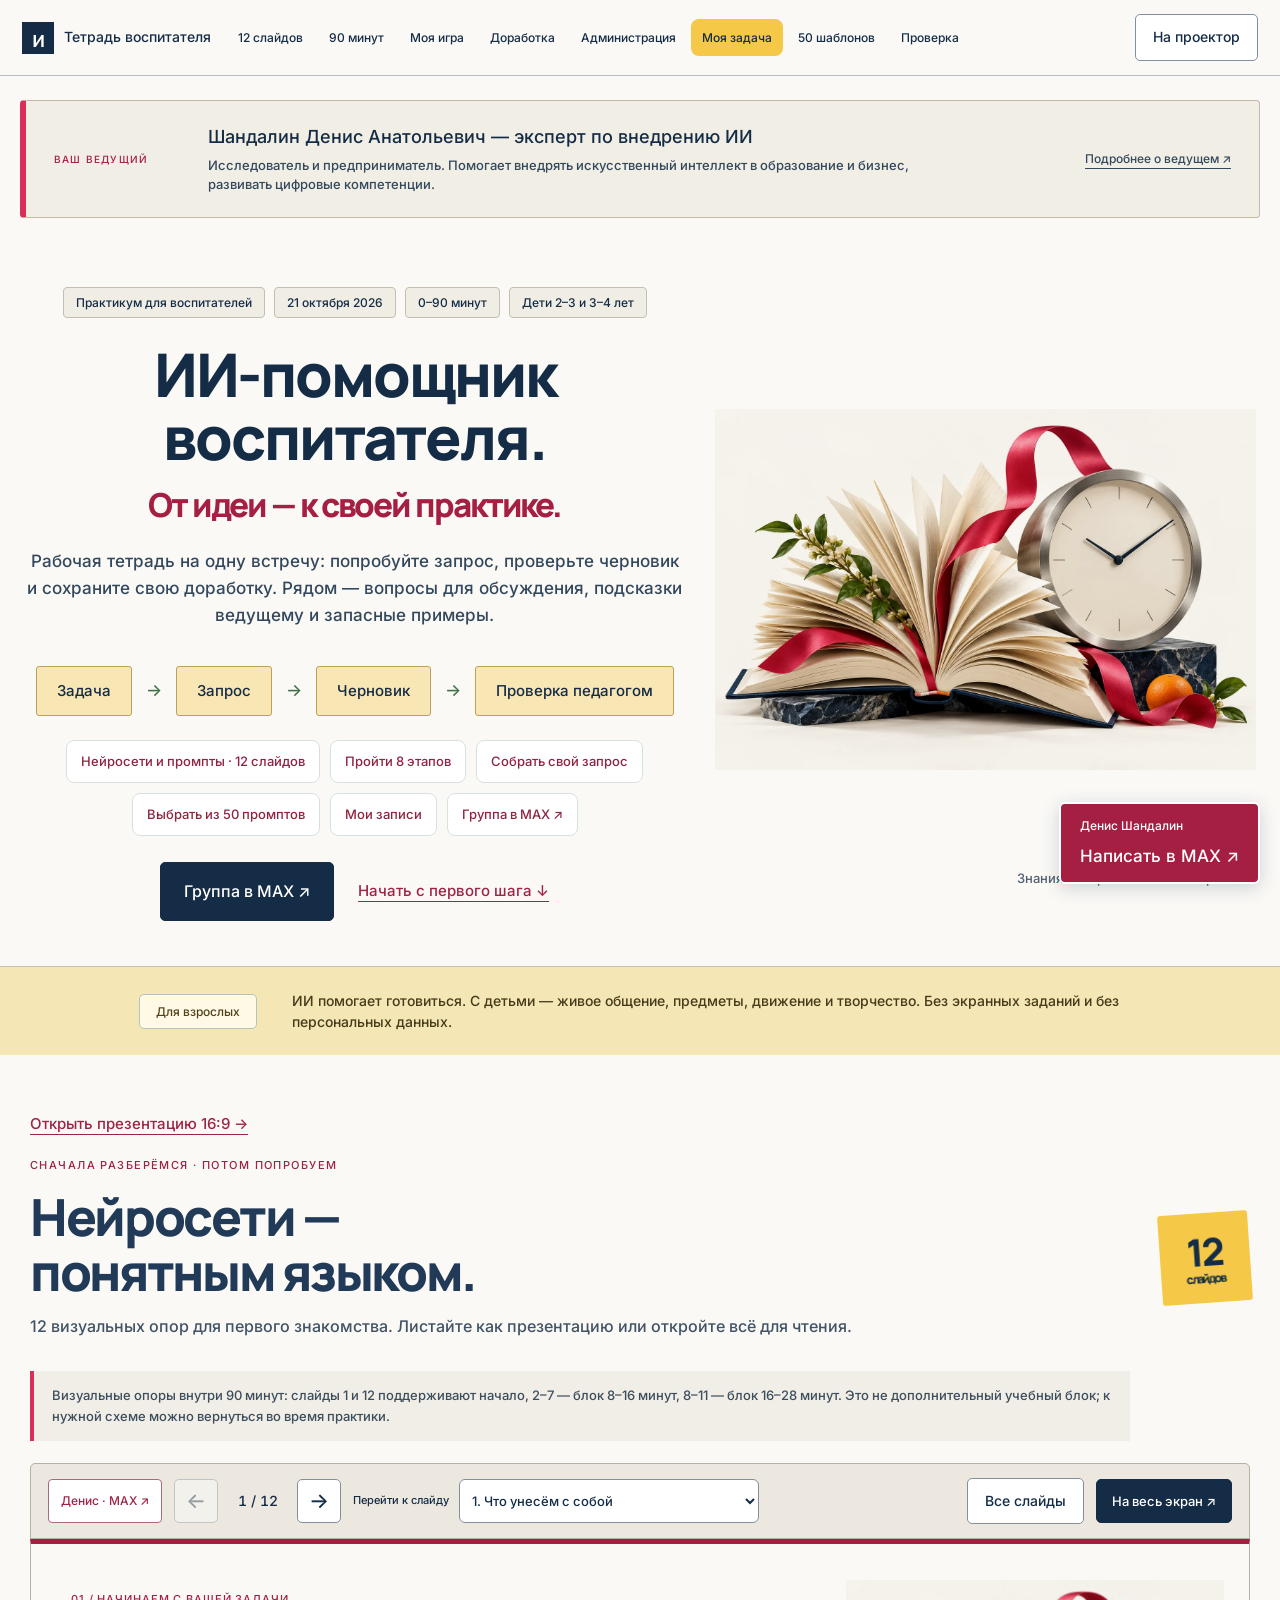
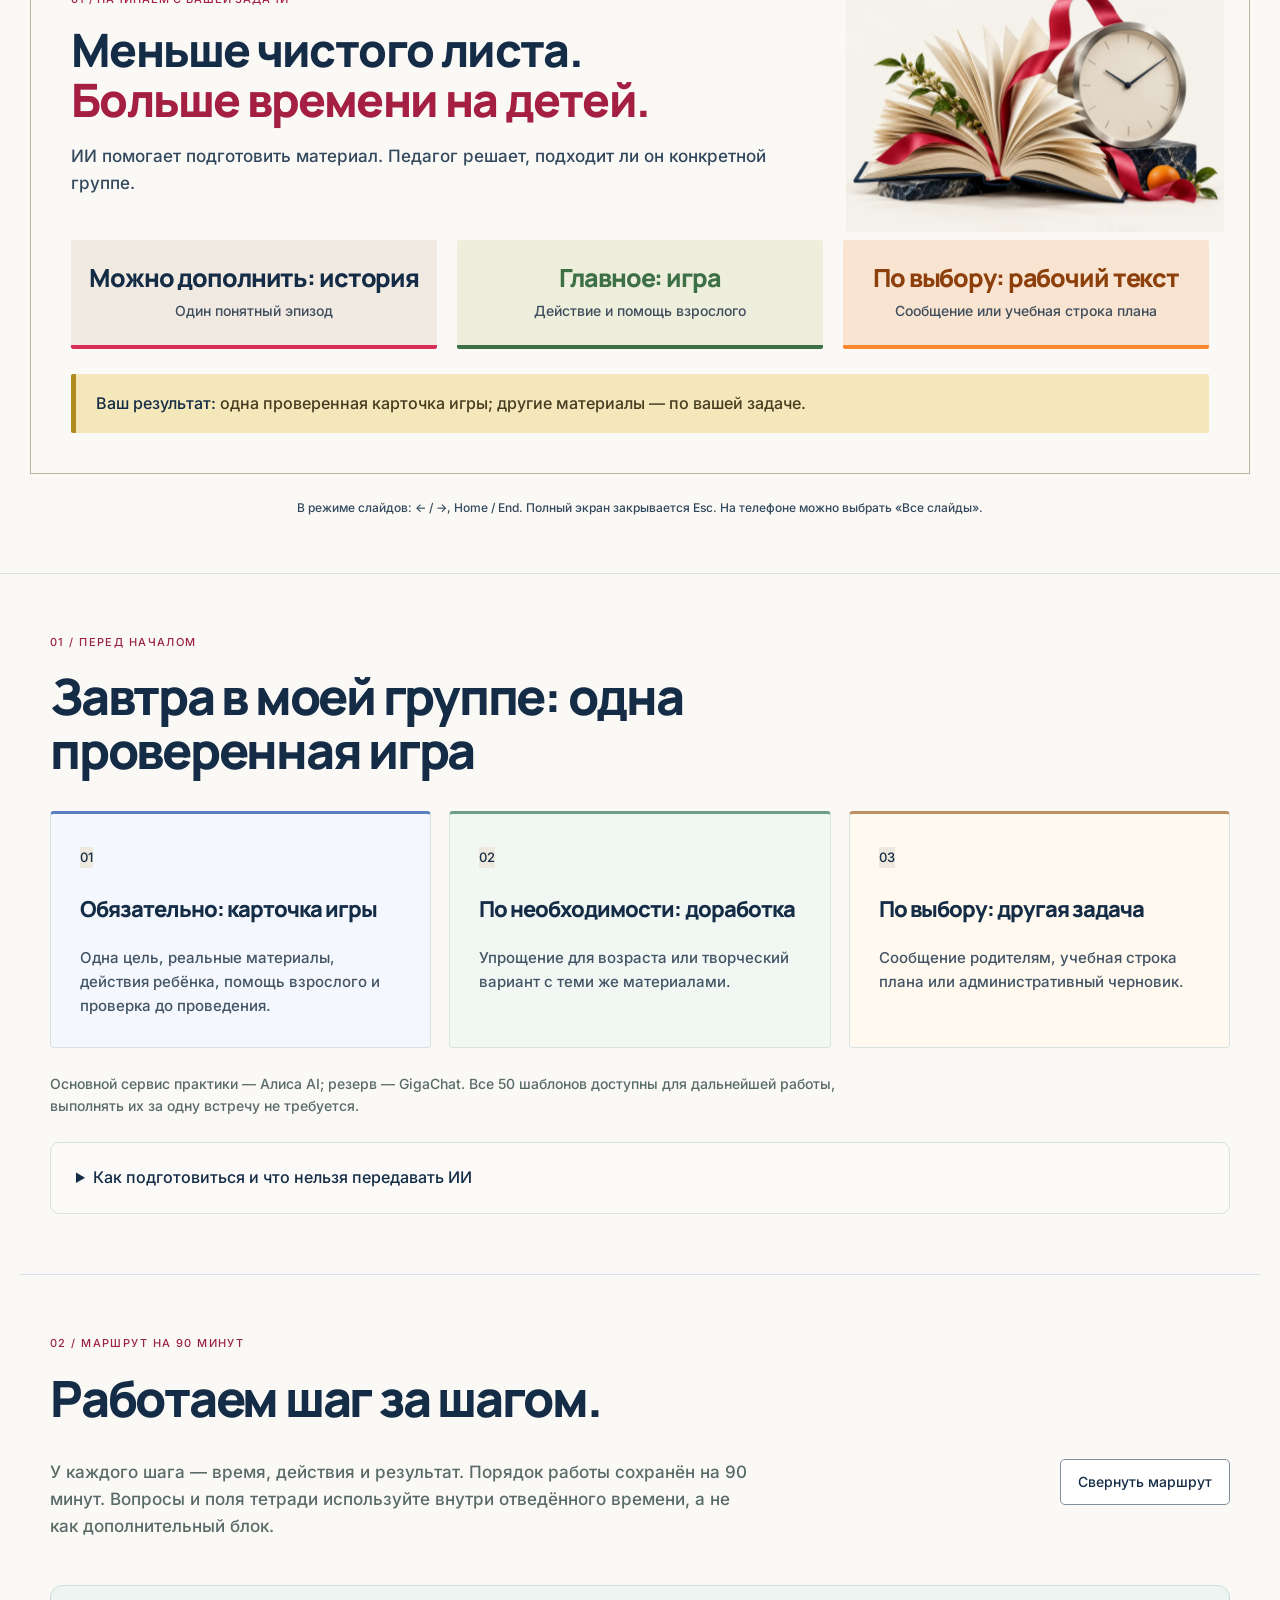
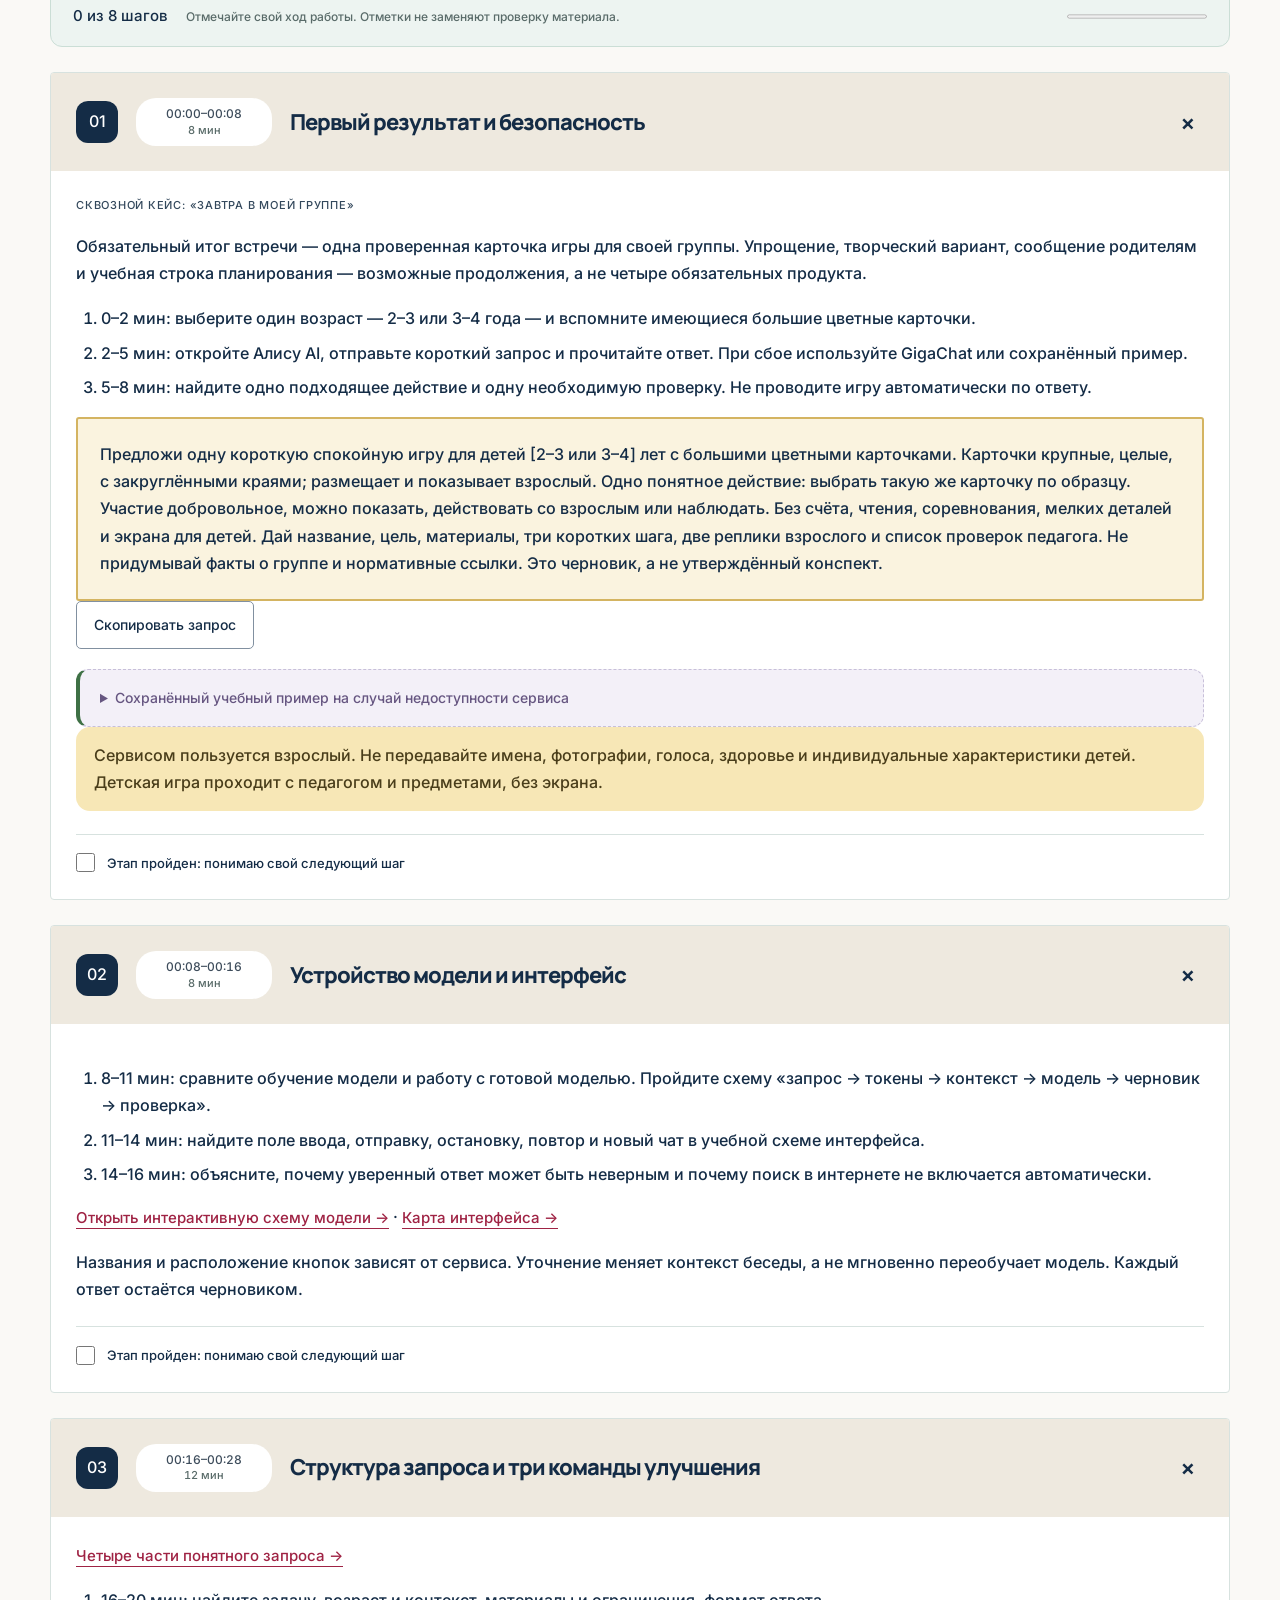
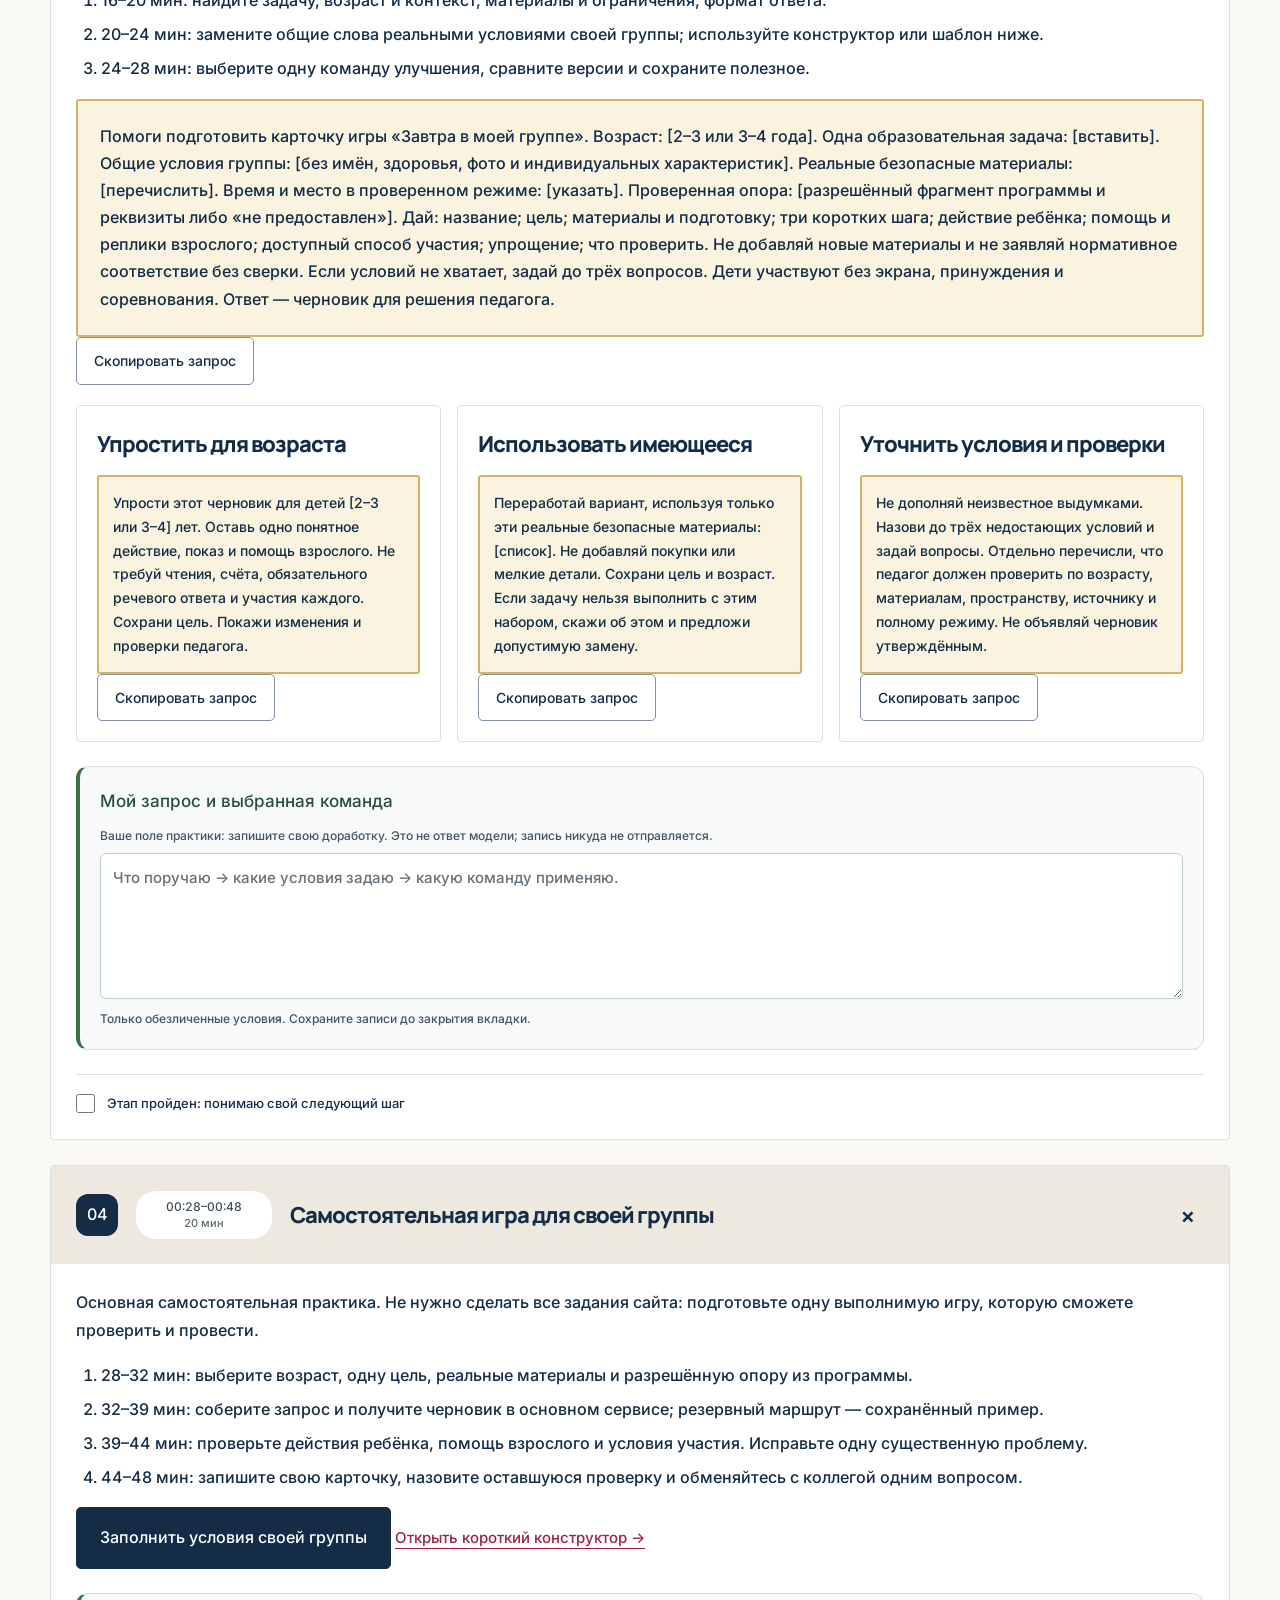
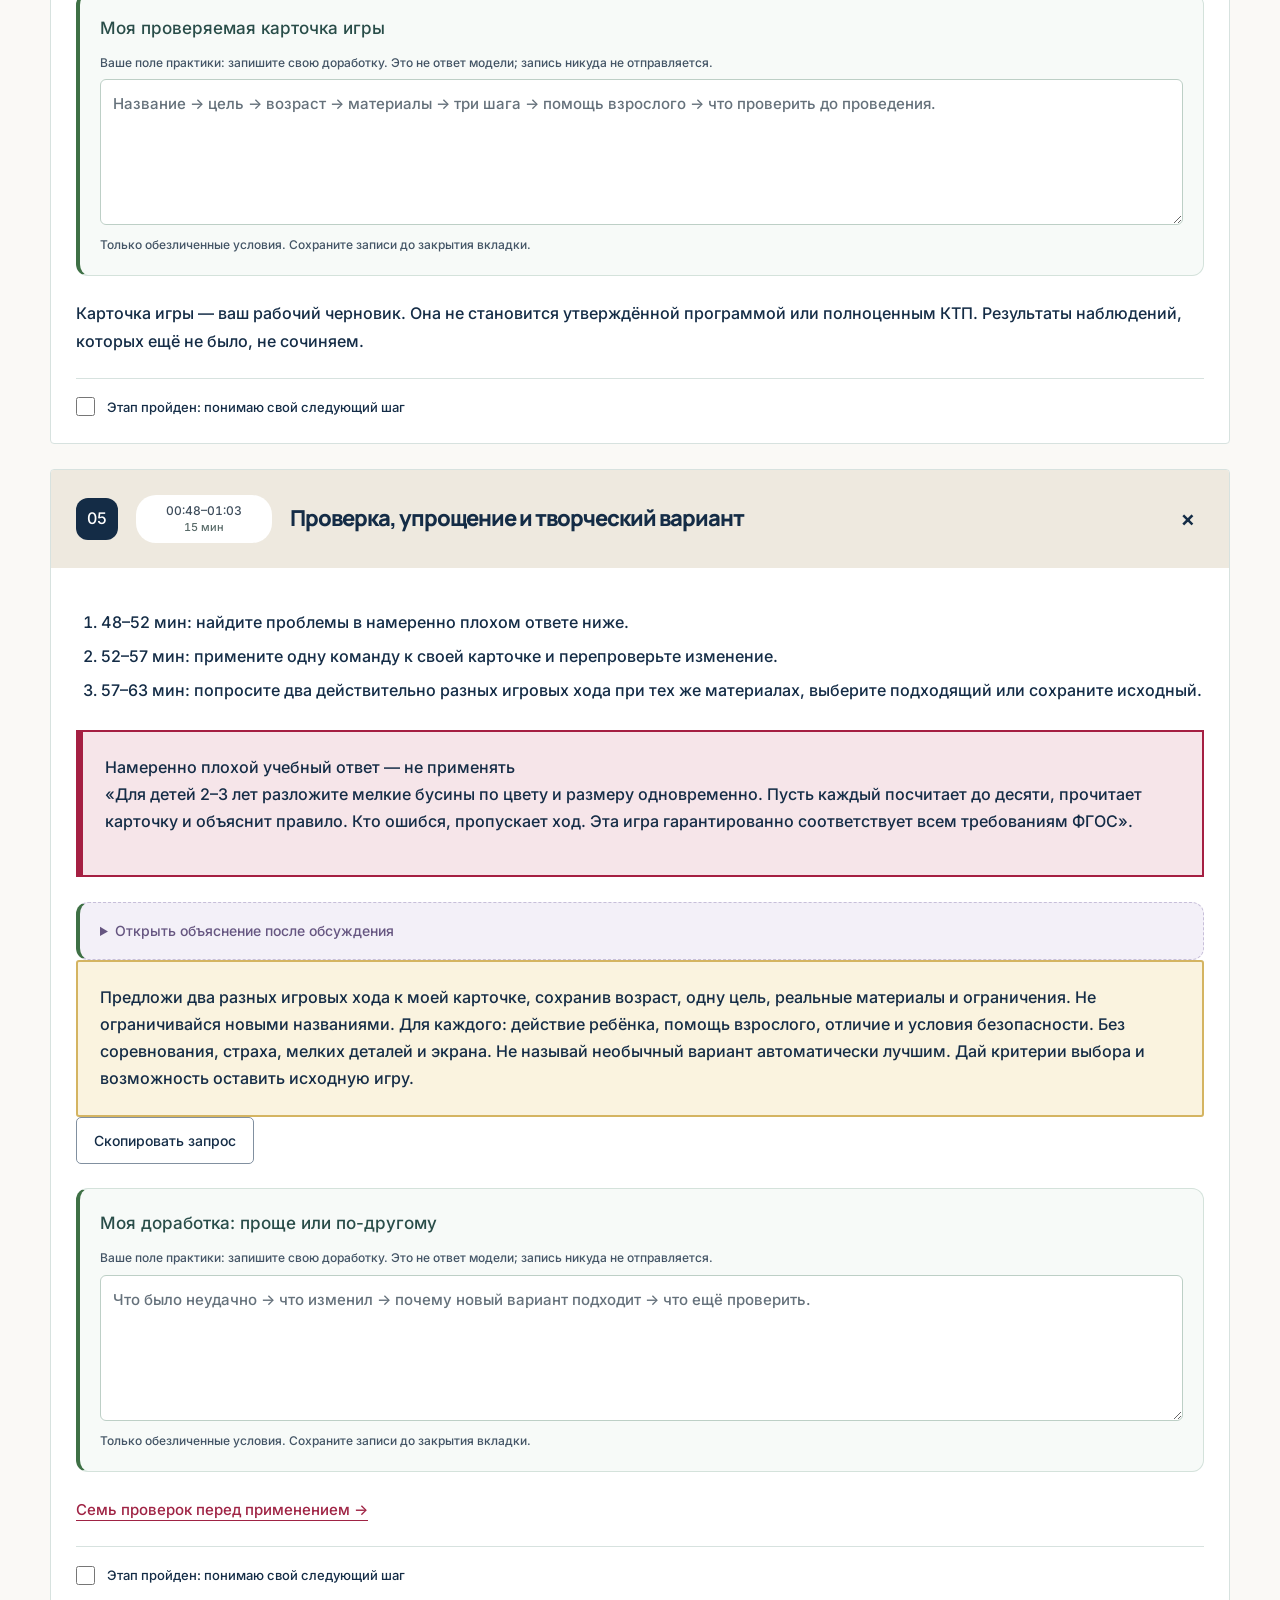
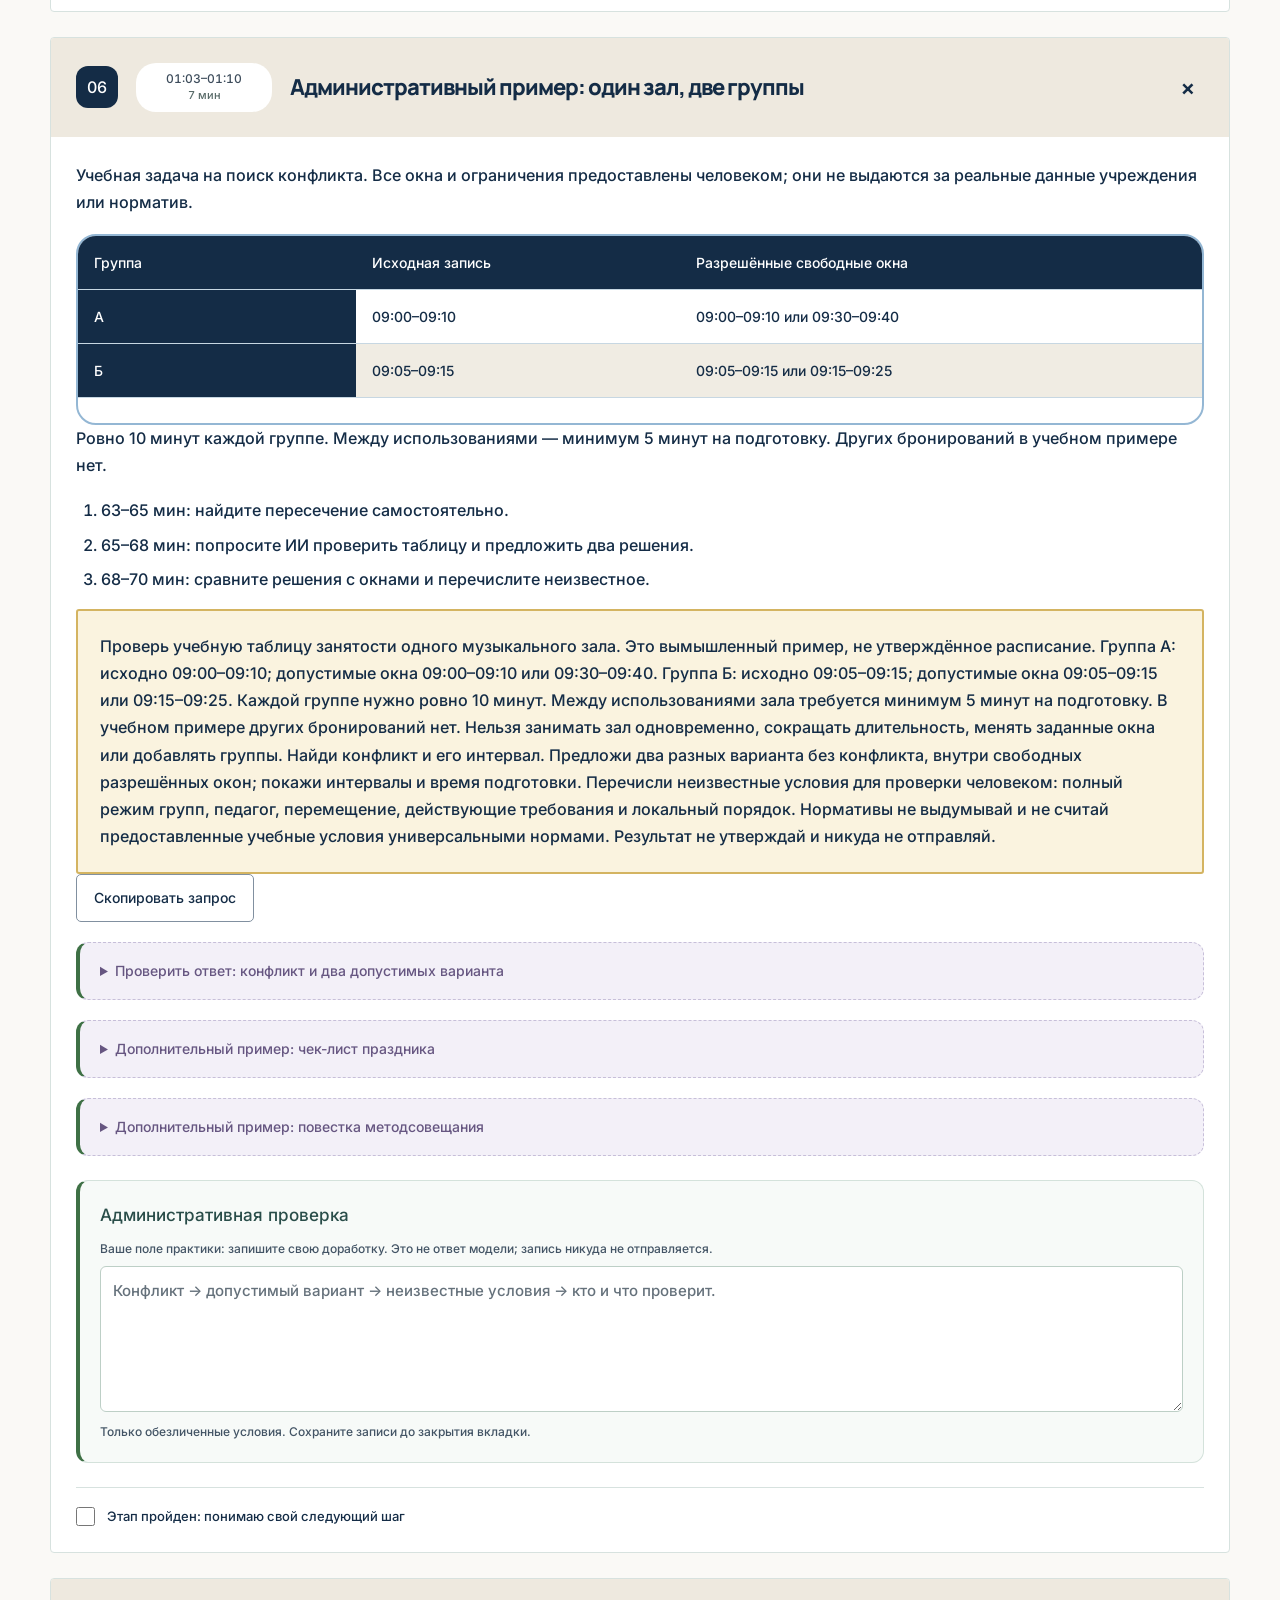
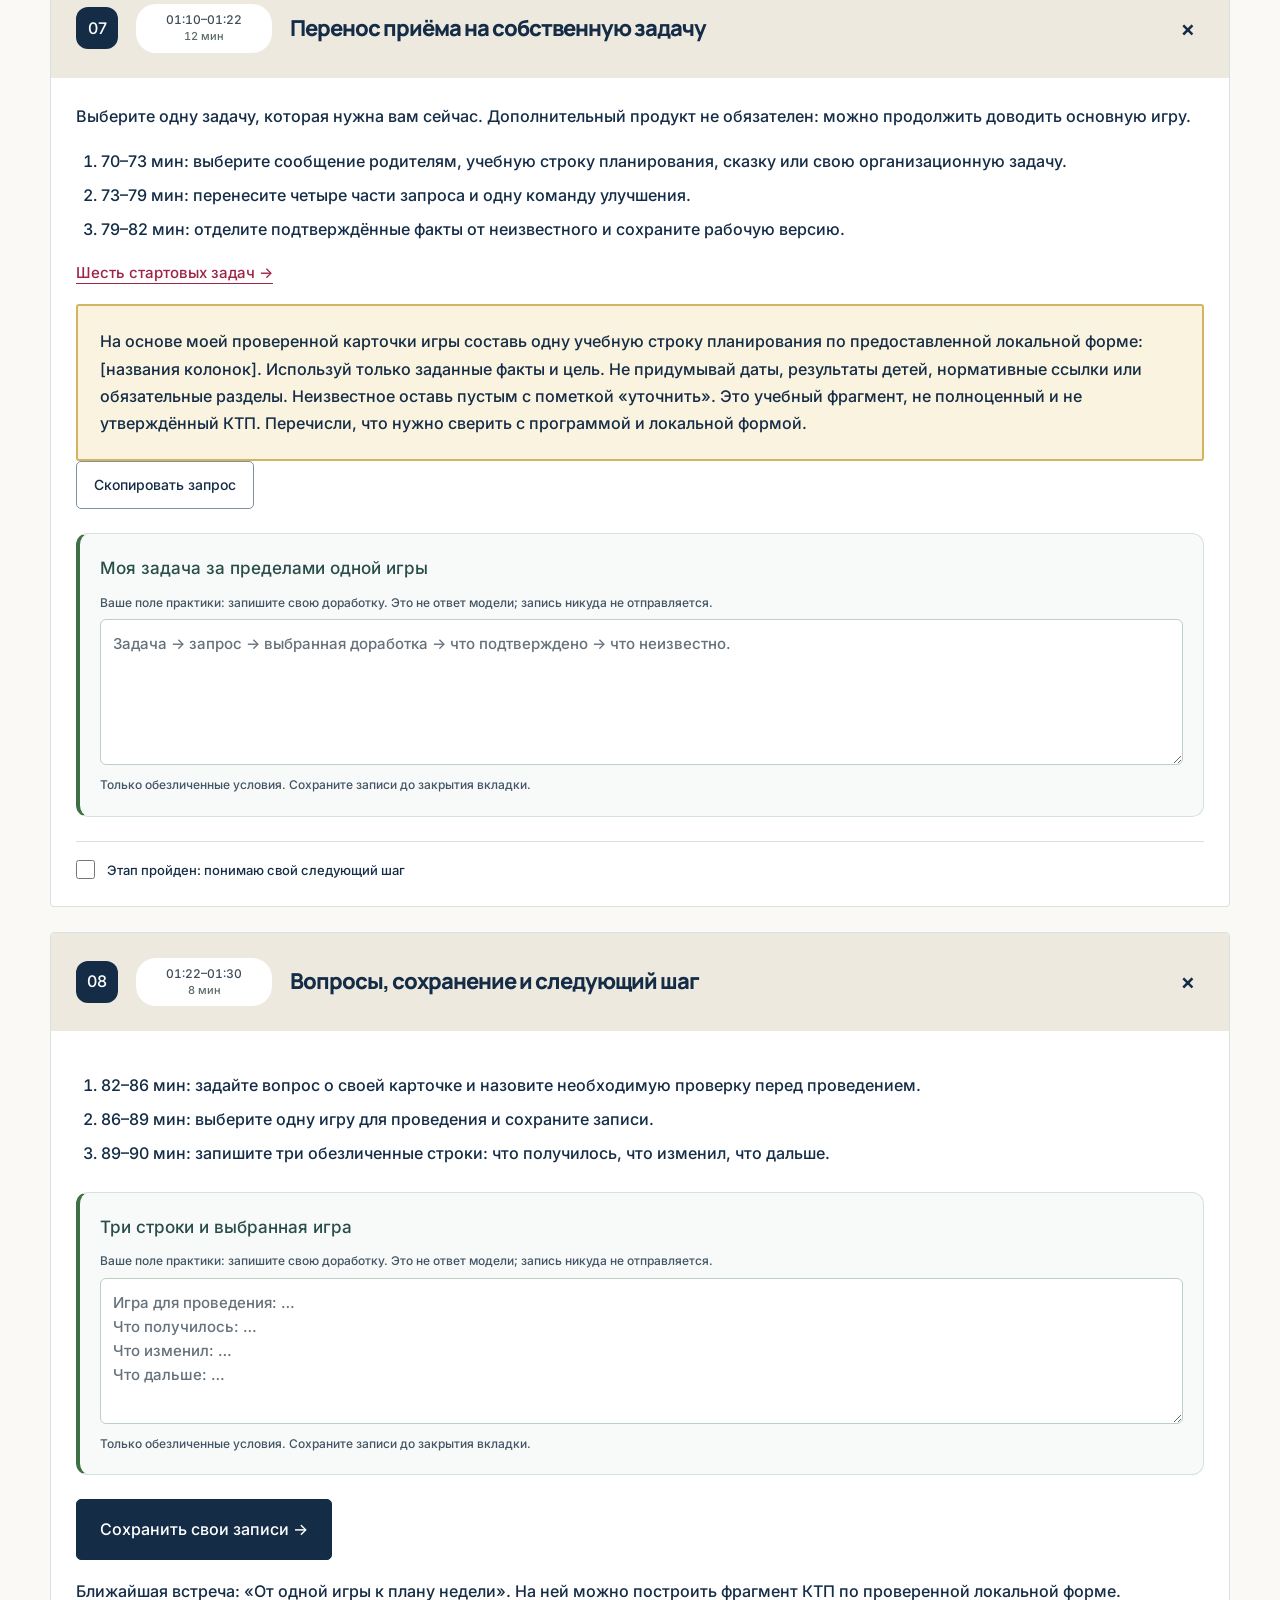
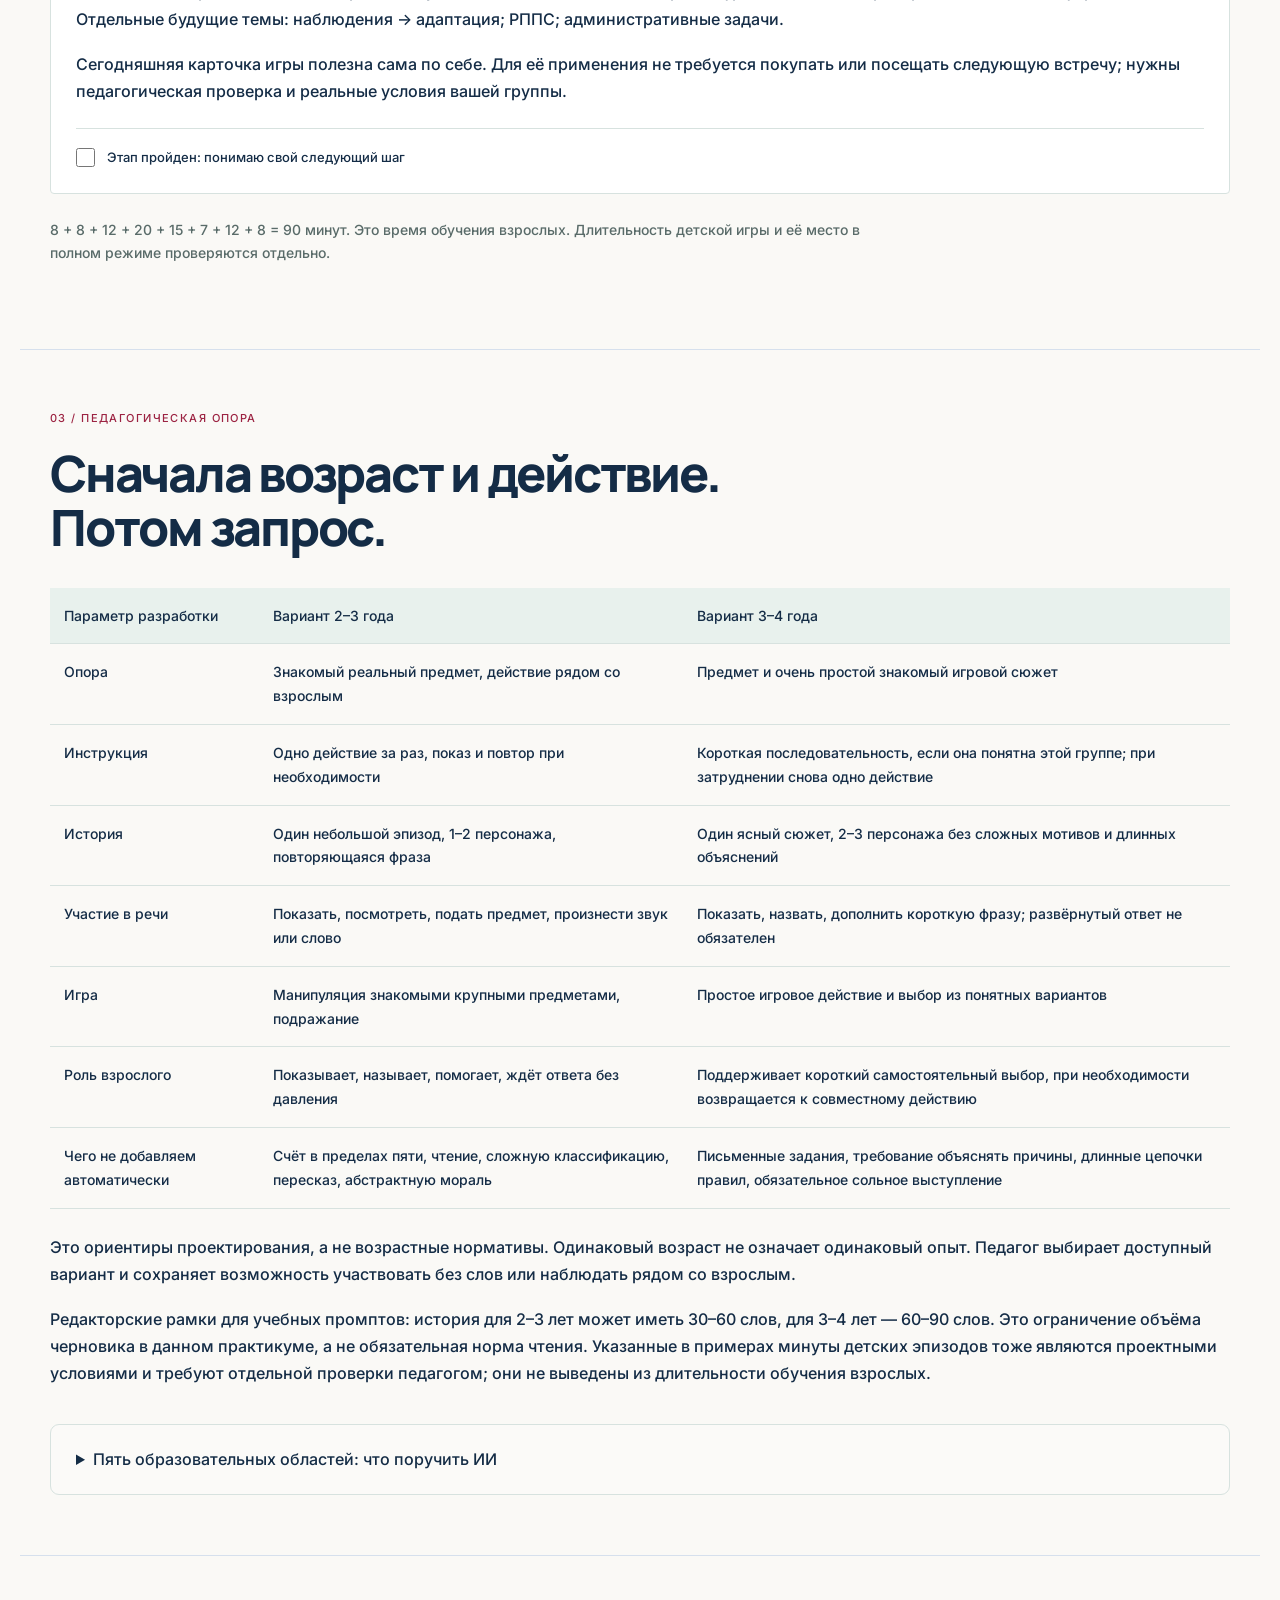
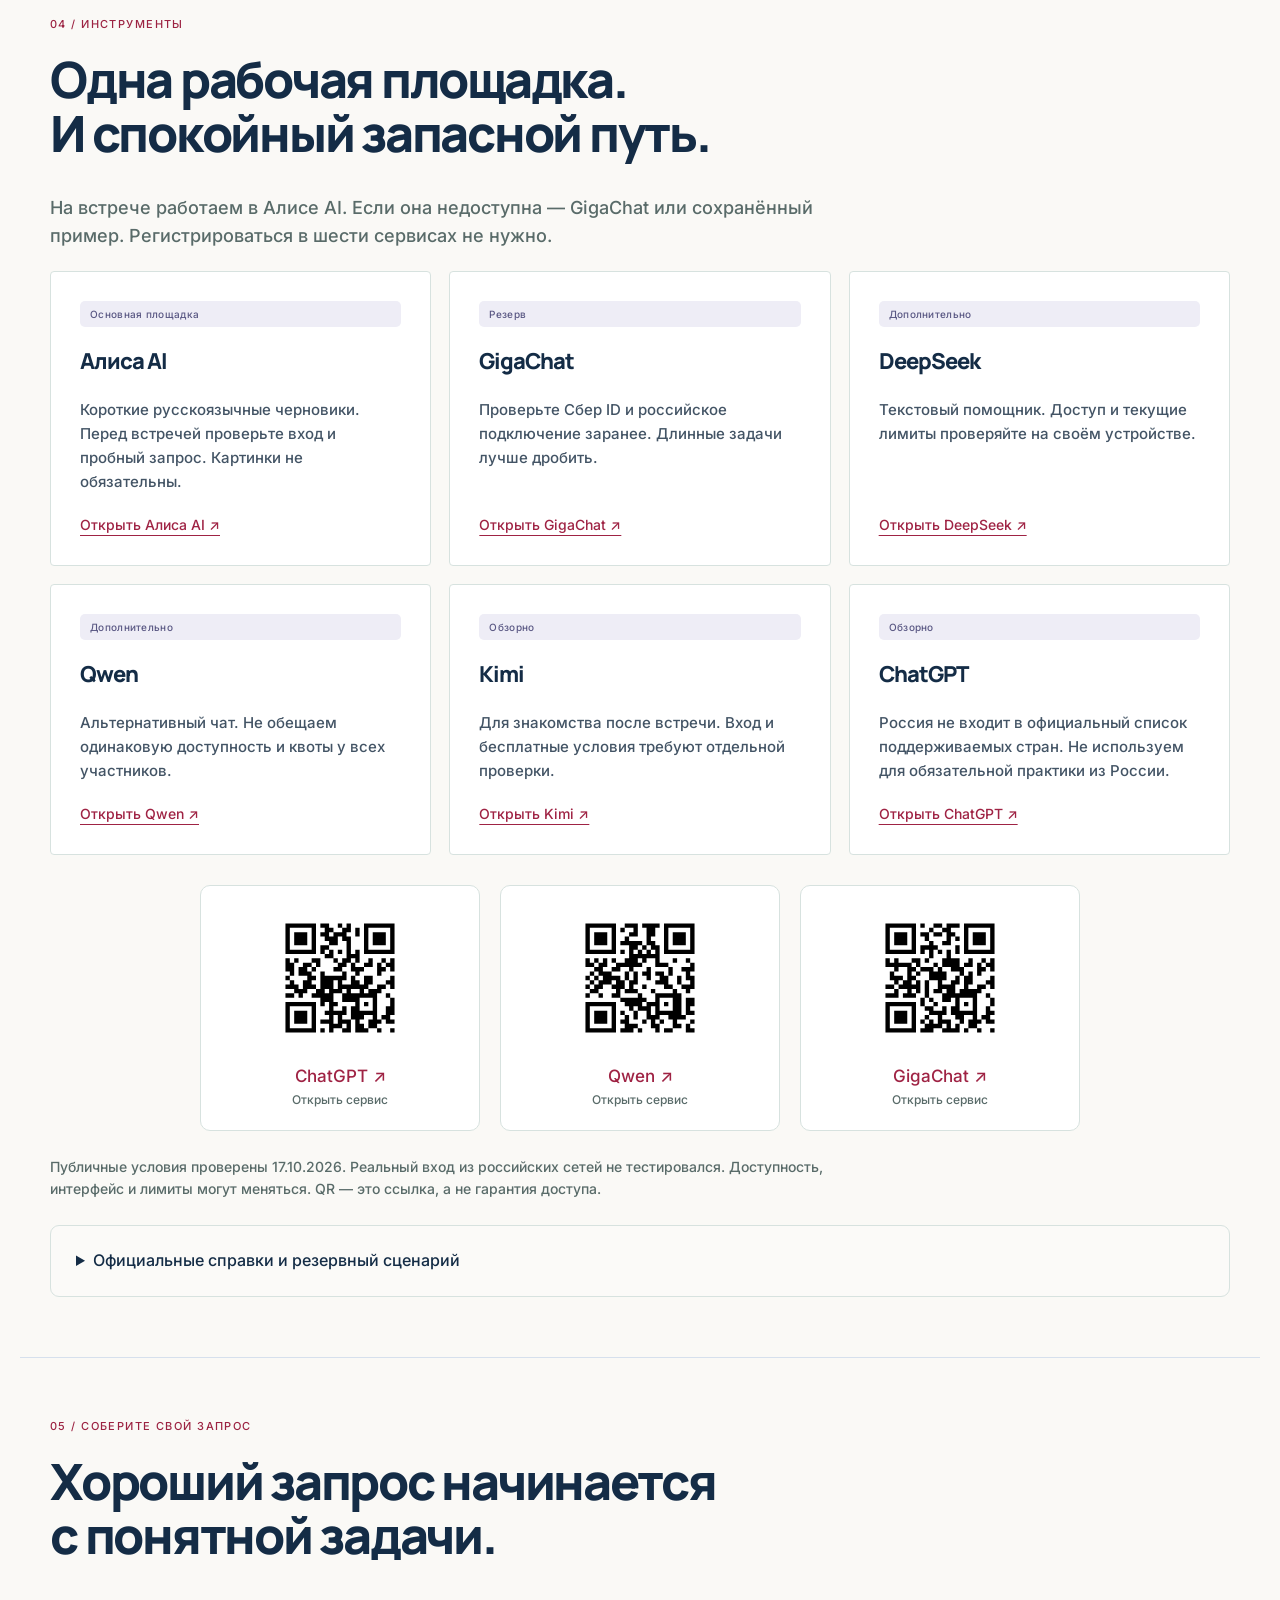
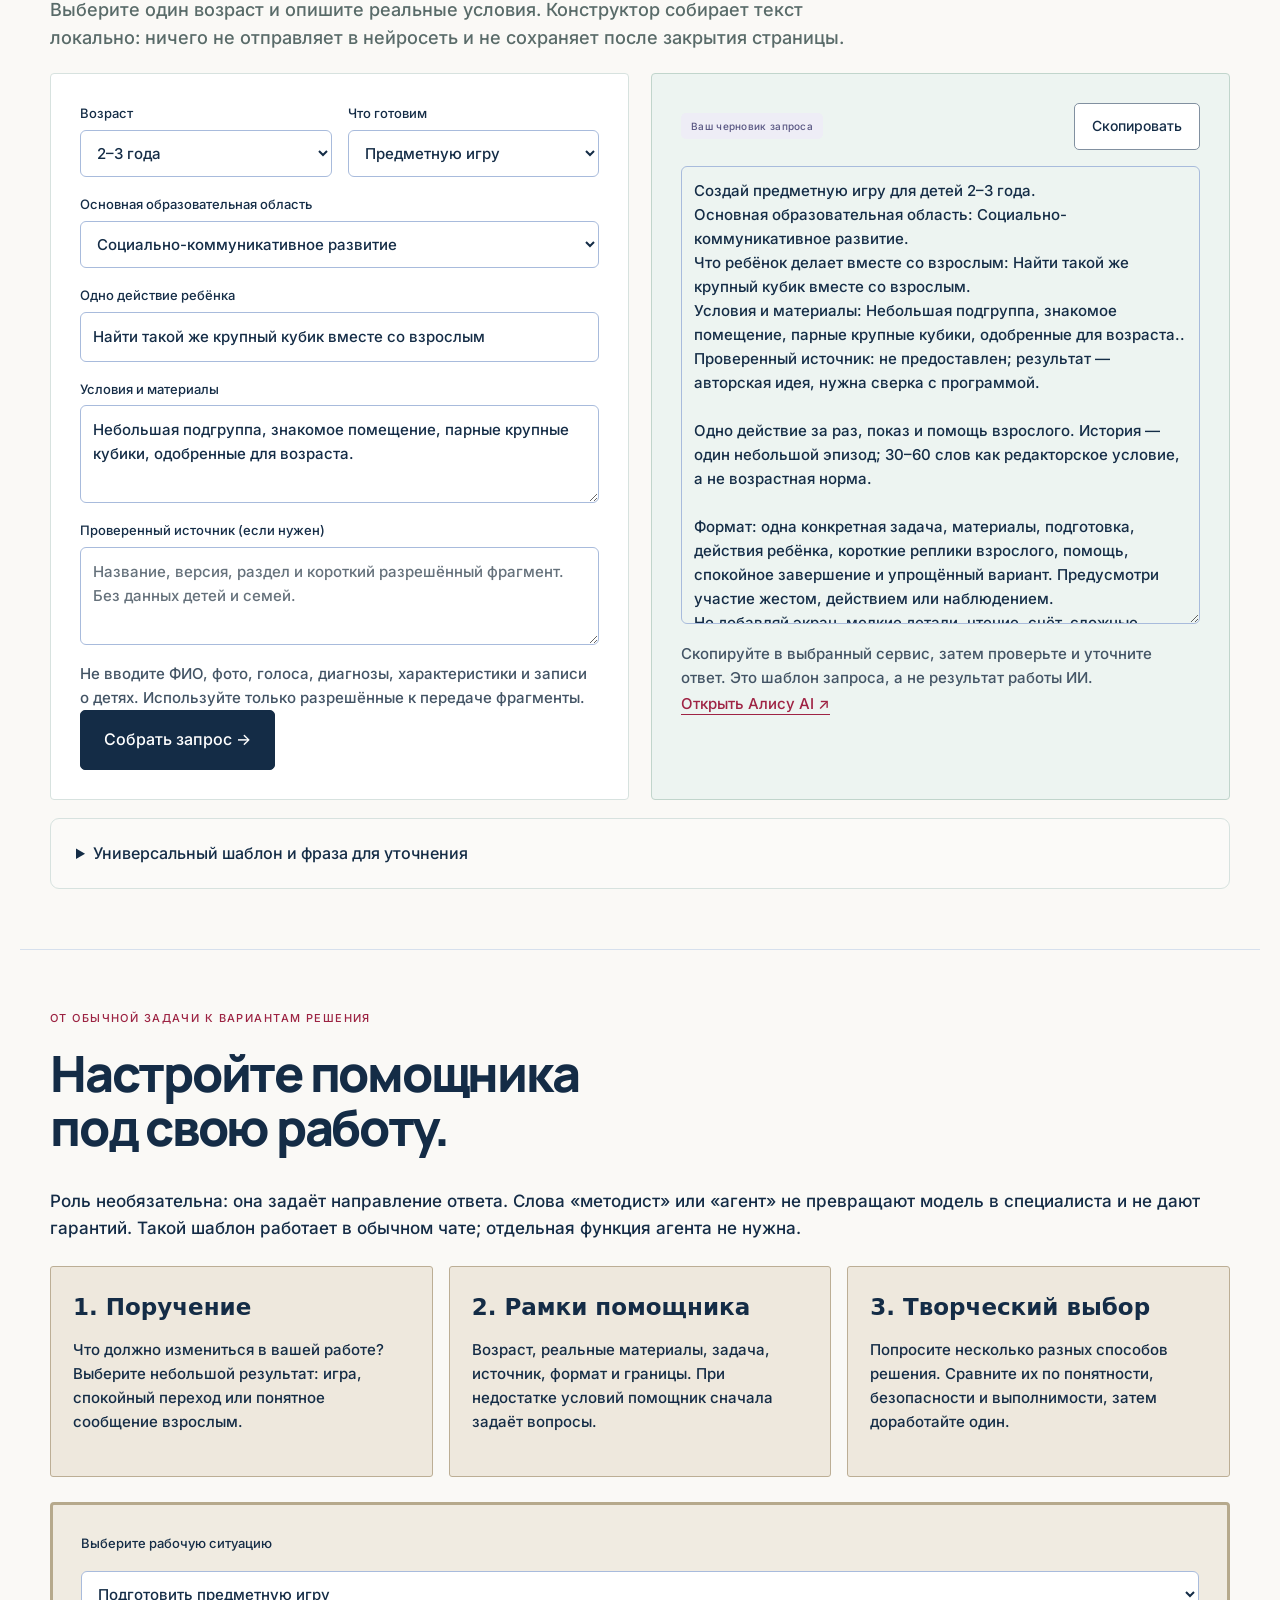
==== commit 340e0c02: "Update 90-minute educator learning route and starter practice cards" ====
--- a/index.html
+++ b/index.html
@@ -1,9 +1,9 @@
-<!doctype html><html lang="ru"><head><meta charset="UTF-8"><meta name="viewport" content="width=device-width,initial-scale=1"><meta name="theme-color" content="#1764bd"><meta name="description" content="90-минутный практикум для воспитателей: ИИ для подготовки материалов детям 2–3 и 3–4 лет. 50 промптов, конструктор, примеры и проверка педагогом."><title>Рабочая тетрадь · ИИ-помощник воспитателя · 90 минут</title><link rel="icon" href="assets/favicon.svg" type="image/svg+xml"><link rel="stylesheet" href="styles.css"><link rel="stylesheet" href="intro-slides.css"><link rel="stylesheet" href="educator-lab.css"><link rel="stylesheet" href="editorial.css"><script src="app.js" defer></script><script src="intro-slides.js" defer></script><script src="educator-lab.js" defer></script><script src="role-helper.js" defer></script><script src="architecture.js" defer></script></head><body><a class="skip" href="#main">К содержанию</a><header class="topbar"><a class="brand" href="#"><span class="brand-icon">и</span> Тетрадь воспитателя</a><nav aria-label="Основная навигация"><a href="#intro-slides">12 слайдов</a><a href="#start">Подготовка</a><a href="#route">Маршрут</a><a href="#step-5">История</a><a href="#step-6">Игра</a><a href="#step-7">Креатив</a><a href="#step-8">Праздник</a><a href="#step-9">Рабочая задача</a><a href="#library">50 промптов</a><a href="#check">Проверка</a></nav><button id="projector" class="quiet" aria-pressed="false">На проектор</button></header><main id="main"><section class="intro"><div class="intro-label">ВАШ ВЕДУЩИЙ</div><div><strong>Шандалин Денис Анатольевич — эксперт по внедрению ИИ</strong><p>Исследователь и предприниматель. Помогает внедрять искусственный интеллект в образование и бизнес, развивать цифровые компетенции.</p></div><a href="https://smit1980.github.io/vizitkaSD/" target="_blank" rel="noopener noreferrer">Подробнее о ведущем ↗</a></section><section class="hero workbook-hero"><div class="hero-copy"><div class="workbook-badges"><span>Практикум для воспитателей</span><span>21 октября 2026</span><span>0–90 минут</span><span>Дети 2–3 и 3–4 лет</span></div><h1><span class="title-blue">ИИ-помощник</span><br><span class="title-purple">воспитателя.</span><br><em><span>От идеи</span> — <span>к своей практике.</span></em></h1><p class="hero-lead">Рабочая тетрадь на одну встречу: попробуйте запрос, проверьте черновик и сохраните свою доработку. Рядом — вопросы для обсуждения, подсказки ведущему и запасные примеры.</p><div class="workbook-formula"><span>Задача</span><b>→</b><span>Запрос</span><b>→</b><span>Черновик</span><b>→</b><span>Проверка педагогом</span></div><nav class="workbook-contents" aria-label="Быстрый старт"><a href="#intro-slides">Нейросети и промпты · 12 слайдов</a><a href="#route">Пройти 12 шагов</a><a href="#builder">Собрать свой запрос</a><a href="#library">Выбрать из 50 промптов</a><a href="#notes-summary">Мои записи</a><a href="#community">Группа в MAX ↗</a></nav><div class="hero-actions"><a class="button" href="https://max.ru/join/WWR_dfNXSUyW-a0xuiRjyf4OByF07DYHxrFYOJDwZ8M" target="_blank" rel="noopener noreferrer">Группа в MAX ↗</a><a class="text-link" href="#step-0">Начать с первого шага ↓</a></div></div><figure class="festive-hero-art"><img src="assets/editorial/slide-01.webp" alt="Студийный фотоколлаж с книгой и часами: идеи помогают освободить время"><figcaption>Знания • творчество • ваша практика</figcaption></figure></section><div class="safety-strip"><span>Для взрослых</span><p>ИИ помогает готовиться. С детьми — живое общение, предметы, движение и творчество. Без экранных заданий и без персональных данных.</p></div><section id="intro-slides" class="section intro-deck" aria-label="12 вводных слайдов о нейросетях и промптах">
+<!doctype html><html lang="ru"><head><meta charset="UTF-8"><meta name="viewport" content="width=device-width,initial-scale=1"><meta name="theme-color" content="#1764bd"><meta name="description" content="90-минутный практикум для воспитателей: ИИ для подготовки материалов детям 2–3 и 3–4 лет. 50 промптов, конструктор, примеры и проверка педагогом."><title>Рабочая тетрадь · ИИ-помощник воспитателя · 90 минут</title><link rel="icon" href="assets/favicon.svg" type="image/svg+xml"><link rel="stylesheet" href="styles.css"><link rel="stylesheet" href="intro-slides.css"><link rel="stylesheet" href="educator-lab.css"><link rel="stylesheet" href="editorial.css"><script src="app.js" defer></script><script src="intro-slides.js" defer></script><script src="educator-lab.js" defer></script><script src="role-helper.js" defer></script><script src="architecture.js" defer></script></head><body><a class="skip" href="#main">К содержанию</a><header class="topbar"><a class="brand" href="#"><span class="brand-icon">и</span> Тетрадь воспитателя</a><nav aria-label="Основная навигация"><a href="#intro-slides">12 слайдов</a><a href="#route">90 минут</a><a href="#step-3">Моя игра</a><a href="#step-4">Доработка</a><a href="#step-5">Администрация</a><a href="#step-6">Моя задача</a><a href="#library">50 шаблонов</a><a href="#check">Проверка</a></nav><button id="projector" class="quiet" aria-pressed="false">На проектор</button></header><main id="main"><section class="intro"><div class="intro-label">ВАШ ВЕДУЩИЙ</div><div><strong>Шандалин Денис Анатольевич — эксперт по внедрению ИИ</strong><p>Исследователь и предприниматель. Помогает внедрять искусственный интеллект в образование и бизнес, развивать цифровые компетенции.</p></div><a href="https://smit1980.github.io/vizitkaSD/" target="_blank" rel="noopener noreferrer">Подробнее о ведущем ↗</a></section><section class="hero workbook-hero"><div class="hero-copy"><div class="workbook-badges"><span>Практикум для воспитателей</span><span>21 октября 2026</span><span>0–90 минут</span><span>Дети 2–3 и 3–4 лет</span></div><h1><span class="title-blue">ИИ-помощник</span><br><span class="title-purple">воспитателя.</span><br><em><span>От идеи</span> — <span>к своей практике.</span></em></h1><p class="hero-lead">Рабочая тетрадь на одну встречу: попробуйте запрос, проверьте черновик и сохраните свою доработку. Рядом — вопросы для обсуждения, подсказки ведущему и запасные примеры.</p><div class="workbook-formula"><span>Задача</span><b>→</b><span>Запрос</span><b>→</b><span>Черновик</span><b>→</b><span>Проверка педагогом</span></div><nav class="workbook-contents" aria-label="Быстрый старт"><a href="#intro-slides">Нейросети и промпты · 12 слайдов</a><a href="#route">Пройти 8 этапов</a><a href="#builder">Собрать свой запрос</a><a href="#library">Выбрать из 50 промптов</a><a href="#notes-summary">Мои записи</a><a href="#community">Группа в MAX ↗</a></nav><div class="hero-actions"><a class="button" href="https://max.ru/join/WWR_dfNXSUyW-a0xuiRjyf4OByF07DYHxrFYOJDwZ8M" target="_blank" rel="noopener noreferrer">Группа в MAX ↗</a><a class="text-link" href="#step-0">Начать с первого шага ↓</a></div></div><figure class="festive-hero-art"><img src="assets/editorial/slide-01.webp" alt="Студийный фотоколлаж с книгой и часами: идеи помогают освободить время"><figcaption>Знания • творчество • ваша практика</figcaption></figure></section><div class="safety-strip"><span>Для взрослых</span><p>ИИ помогает готовиться. С детьми — живое общение, предметы, движение и творчество. Без экранных заданий и без персональных данных.</p></div><section id="intro-slides" class="section intro-deck" aria-label="12 вводных слайдов о нейросетях и промптах">
 <p><a class="text-link" href="presentation.html">Открыть презентацию 16:9 →</a></p><div class="intro-deck-heading"><div><span class="eyebrow">СНАЧАЛА РАЗБЕРЁМСЯ · ПОТОМ ПОПРОБУЕМ</span><h2><span class="title-blue">Нейросети</span> —<br><span class="title-purple">понятным</span> <span class="title-green">языком.</span></h2><p>12 визуальных опор для первого знакомства. Листайте как презентацию или откройте всё для чтения.</p></div><span class="intro-deck-stamp">12<br><small>слайдов</small></span></div>
-<p class="intro-timing">Внутри существующих 90 минут: слайды 1–7 и 12 заменяют 17 минут вводных объяснений; 8–11 входят в 9 минут конструктора. Это визуальная поддержка маршрута, а не дополнительное время. Рекомендуемый порядок: 1–7 → 12 → 8–11.</p>
+<p class="intro-timing">Визуальные опоры внутри 90 минут: слайды 1 и 12 поддерживают начало, 2–7 — блок 8–16 минут, 8–11 — блок 16–28 минут. Это не дополнительный учебный блок; к нужной схеме можно вернуться во время практики.</p>
 <div class="intro-toolbar"><a class="presenter-mini-contact" href="https://max.ru/u/f9LHodD0cOKmKhEZQxp7q5VAn-9irEir1c-US0aajUpvyuu728qwkqh1Ca4" target="_blank" rel="noopener noreferrer">Денис · MAX ↗</a><div class="intro-pager"><button type="button" class="quiet" id="intro-prev" aria-label="Предыдущий вводный слайд">←</button><span id="intro-count" aria-live="polite">1 / 12</span><button type="button" class="quiet" id="intro-next" aria-label="Следующий вводный слайд">→</button></div><label class="intro-select-label">Перейти к слайду<select id="intro-select" aria-label="Выбрать вводный слайд"></select></label><button type="button" class="quiet" id="intro-read" aria-pressed="false">Все слайды</button><button type="button" class="button" id="intro-screen" aria-pressed="false">На весь экран ↗</button></div>
 <div class="intro-slides">
-<article class="intro-slide intro-blue" id="intro-1" data-title="Что унесём с собой" tabindex="-1"><img class="editorial-slide-art" src="assets/editorial/slide-01.webp" alt="" aria-hidden="true" loading="lazy"><header><span class="intro-slide-tag">01 / НАЧИНАЕМ С ВАШЕЙ ЗАДАЧИ</span><h3>Меньше чистого листа.<br><em>Больше времени на детей.</em></h3><p class="intro-slide-lead">ИИ помогает подготовить материал. Педагог решает, подходит ли он конкретной группе.</p></header><div class="intro-outcomes"><div class="intro-outcome"><svg viewBox="0 0 140 100" role="img" aria-label="Открытая книга"><path d="M15 20Q40 10 70 25Q100 10 125 20V85Q100 75 70 90Q40 75 15 85Z" fill="#fff" stroke="currentColor" stroke-width="4"/><path d="M70 25V90M28 37l29 4m-29 13 29 4m26-17 29-4m-29 21 29-4" stroke="currentColor" stroke-width="3"/></svg><b>История</b><span>Один понятный эпизод</span></div><div class="intro-outcome"><svg viewBox="0 0 140 100" role="img" aria-label="Крупные геометрические предметы"><rect x="15" y="45" width="44" height="44" rx="6" fill="#fff" stroke="currentColor" stroke-width="4"/><circle cx="100" cy="65" r="24" fill="#fff" stroke="currentColor" stroke-width="4"/><path d="m50 36 23-31 23 31Z" fill="currentColor"/></svg><b>Игра</b><span>Действие и помощь взрослого</span></div><div class="intro-outcome"><svg viewBox="0 0 140 100" role="img" aria-label="Рабочая заметка"><rect x="32" y="8" width="76" height="84" rx="8" fill="#fff" stroke="currentColor" stroke-width="4"/><path d="M48 32h45M48 49h32M48 66h38" stroke="currentColor" stroke-width="4" stroke-linecap="round"/></svg><b>Рабочий текст</b><span>Бытовой переход или сообщение</span></div></div><div class="intro-takeaway"><b>Ваш результат:</b> три проверенных черновика, а не три «готовых ответа без правок».</div></article>
+<article class="intro-slide intro-blue" id="intro-1" data-title="Что унесём с собой" tabindex="-1"><img class="editorial-slide-art" src="assets/editorial/slide-01.webp" alt="" aria-hidden="true" loading="lazy"><header><span class="intro-slide-tag">01 / НАЧИНАЕМ С ВАШЕЙ ЗАДАЧИ</span><h3>Меньше чистого листа.<br><em>Больше времени на детей.</em></h3><p class="intro-slide-lead">ИИ помогает подготовить материал. Педагог решает, подходит ли он конкретной группе.</p></header><div class="intro-outcomes"><div class="intro-outcome"><svg viewBox="0 0 140 100" role="img" aria-label="Открытая книга"><path d="M15 20Q40 10 70 25Q100 10 125 20V85Q100 75 70 90Q40 75 15 85Z" fill="#fff" stroke="currentColor" stroke-width="4"/><path d="M70 25V90M28 37l29 4m-29 13 29 4m26-17 29-4m-29 21 29-4" stroke="currentColor" stroke-width="3"/></svg><b>Можно дополнить: история</b><span>Один понятный эпизод</span></div><div class="intro-outcome"><svg viewBox="0 0 140 100" role="img" aria-label="Крупные геометрические предметы"><rect x="15" y="45" width="44" height="44" rx="6" fill="#fff" stroke="currentColor" stroke-width="4"/><circle cx="100" cy="65" r="24" fill="#fff" stroke="currentColor" stroke-width="4"/><path d="m50 36 23-31 23 31Z" fill="currentColor"/></svg><b>Главное: игра</b><span>Действие и помощь взрослого</span></div><div class="intro-outcome"><svg viewBox="0 0 140 100" role="img" aria-label="Рабочая заметка"><rect x="32" y="8" width="76" height="84" rx="8" fill="#fff" stroke="currentColor" stroke-width="4"/><path d="M48 32h45M48 49h32M48 66h38" stroke="currentColor" stroke-width="4" stroke-linecap="round"/></svg><b>По выбору: рабочий текст</b><span>Сообщение или учебная строка плана</span></div></div><div class="intro-takeaway"><b>Ваш результат:</b> одна проверенная карточка игры; другие материалы — по вашей задаче.</div></article>
 <article class="intro-slide intro-violet" id="intro-2" data-title="ИИ, модель и сервис" tabindex="-1"><img class="editorial-slide-art" src="assets/editorial/slide-02.webp" alt="" aria-hidden="true" loading="lazy"><header><span class="intro-slide-tag">02 / ТРИ СЛОВА БЕЗ ПУТАНИЦЫ</span><h3>ИИ — широкое понятие.<br><em>LLM работает с языком.</em></h3><p class="intro-slide-lead">Модель и приложение — разные вещи. Сервис даёт удобный доступ к модели и дополнительным инструментам.</p></header><div class="intro-taxonomy"><div class="intro-ai-universe"><span>ИСКУССТВЕННЫЙ ИНТЕЛЛЕКТ</span><div class="intro-ai-branch"><b>Модели для языка</b><div class="intro-llm-core"><strong>LLM</strong><small>Большая языковая модель</small></div></div><div class="intro-other-ai">Другие задачи: изображения,<br>звук, прогнозирование</div></div><div class="intro-service-layer"><span class="intro-big-arrow">→</span><div><b>Чат-сервис</b><p>Окно переписки<br>+ доступные модели<br>+ инструменты</p><small>Состав зависит от сервиса.</small></div></div></div><div class="intro-takeaway"><b>По-простому:</b> LLM — модель; чат — место, где вы с ней работаете.</div></article>
 <article class="intro-slide intro-sage" id="intro-3" data-title="Обучение и ваш запрос" tabindex="-1"><img class="editorial-slide-art" src="assets/editorial/slide-03.webp" alt="" aria-hidden="true" loading="lazy"><header><span class="intro-slide-tag">03 / ДВА РАЗНЫХ ПРОЦЕССА</span><h3>Сначала модель обучают.<br><em>Потом вы задаёте вопрос.</em></h3><p class="intro-slide-lead">При обучении модель настраивает параметры по данным. В чате она использует обученные закономерности и доступный контекст.</p></header><div class="intro-training"><div class="intro-training-lane"><span class="intro-lane-label">ДО ВАШЕЙ РАБОТЫ</span><div class="intro-training-flow"><div class="intro-data-stack"><i></i><i></i><i></i><b>Примеры данных</b></div><span class="intro-big-arrow">→</span><svg viewBox="0 0 180 120" role="img" aria-label="Связанные параметры обучаемой модели"><g fill="none" stroke="#3E7045" stroke-width="2"><path d="M25 20 90 25 155 20M25 20 90 60 155 20M25 60 90 25 155 60M25 60 90 95 155 60M25 100 90 60 155 100M25 100 90 95 155 100M90 25 155 100M90 95 155 20"/></g><g fill="#477f6c"><circle cx="25" cy="20" r="10"/><circle cx="25" cy="60" r="10"/><circle cx="25" cy="100" r="10"/><circle cx="90" cy="25" r="10"/><circle cx="90" cy="60" r="10"/><circle cx="90" cy="95" r="10"/><circle cx="155" cy="20" r="10"/><circle cx="155" cy="60" r="10"/><circle cx="155" cy="100" r="10"/></g></svg><span class="intro-big-arrow">→</span><div class="intro-model-result">Обученная<br><b>модель</b></div></div></div><div class="intro-training-lane"><span class="intro-lane-label">ВО ВРЕМЯ ВАШЕЙ РАБОТЫ</span><div class="intro-token-flow"><span>Ваш запрос</span><b>+</b><span>Контекст беседы</span><b>→</b><strong>Новый ответ</strong></div></div></div><div class="educator-lab" id="architecture-lab"><h3>Как запрос проходит через языковую модель</h3><p>Учебная схема типичного генеративного LLM-чата. Она упрощает устройство модели и не показывает внутреннюю работу конкретного сервиса. Модель не человек; цветные элементы обозначают данные и вычисления.</p><div class="architecture-steps" role="group" aria-label="Этапы работы модели"><button type="button" data-arch-step="0" aria-pressed="true">1. Запрос</button><span class="arch-edge"><b aria-hidden="true">→</b><small>разбить текст</small></span><button type="button" data-arch-step="1" aria-pressed="false">2. Токены</button><span class="arch-edge"><b aria-hidden="true">→</b><small>собрать контекст</small></span><button type="button" data-arch-step="2" aria-pressed="false">3. Контекст</button><span class="arch-edge"><b aria-hidden="true">→</b><small>обработать связи</small></span><button type="button" data-arch-step="3" aria-pressed="false">4. Модель</button><span class="arch-edge"><b aria-hidden="true">→</b><small>продолжить текст</small></span><button type="button" data-arch-step="4" aria-pressed="false">5. Черновик</button><span class="arch-edge"><b aria-hidden="true">→</b><small>оценить пригодность</small></span><button type="button" data-arch-step="5" aria-pressed="false">6. Проверка</button></div><div class="architecture-detail" id="arch-detail" aria-live="polite"><button type="button" id="arch-close" class="quiet">Закрыть пояснение ×</button><p id="arch-relationships" class="small">Начало пути → Токены</p><h4 id="arch-title">1. Запрос: что поручаем</h4><p id="arch-explanation">Педагог задаёт задачу и условия. Например: придумать спокойную игру с крупным мячом. Чем яснее условия, тем легче проверить результат.</p><div id="arch-visual" class="architecture-visual">ЗАДАЧА + ВОЗРАСТ + МАТЕРИАЛЫ + ФОРМАТ</div></div><div class="architecture-demo"><label><input id="arch-context" type="checkbox"> Добавить возраст и реальные материалы</label><p><strong>Учебный запрос:</strong> <span id="arch-demo-prompt">Предложи игру.</span></p><div id="arch-demo-answer">Условия не заданы: возможный ответ будет слишком общим.</div><p class="small">Заранее подготовленные примеры, а не ответ действующей модели. Переключатель показывает, как условия меняют требования к черновику.</p></div><div class="lab-actions"><button class="quiet" id="arch-prev" type="button">← Назад</button><span id="arch-count">1 / 6</span><button class="button" id="arch-next" type="button">Следующий этап →</button></div><details class="tool-howto"><summary>Почему уточнение меняет ответ, но не обучает модель заново?</summary><p>В этой беседе уточнение добавляет контекст. Модель использует уже обученные параметры, чтобы продолжить текст с учётом доступных сообщений. Обучение параметров — отдельный процесс. Сервис может иметь собственные правила хранения и использования бесед, их нужно проверять отдельно.</p></details><p class="lab-note">Поиск в интернете и работа с файлами — отдельные инструменты сервиса. Модель не получает автоматически доступ к актуальным документам, вашей программе или всем прошлым чатам. Даже с поиском ссылки и выводы нужно проверять.</p></div>
 <div class="intro-takeaway"><b>Важно:</b> уточнение в чате меняет контекст, но не означает мгновенного переобучения модели. Правила хранения данных проверяйте у сервиса.</div></article>
@@ -21,90 +21,14 @@
 <article class="intro-slide intro-sage" id="intro-12" data-title="Безопасный первый шаг" tabindex="-1"><img class="editorial-slide-art" src="assets/editorial/slide-12.webp" alt="" aria-hidden="true" loading="lazy"><header><span class="intro-slide-tag">12 / ТЕПЕРЬ МОЖНО ПОПРОБОВАТЬ</span><h3>Без данных детей.<br><em>С решением за педагогом.</em></h3><p class="intro-slide-lead">ИИ работает с вами при подготовке. Для детей 2–3 и 3–4 лет — живое общение, предметные действия и печатные материалы.</p></header><div class="intro-safety-path"><div><svg viewBox="0 0 100 100" role="img" aria-label="Защита данных"><path d="M50 8 86 23v24c0 23-17 38-36 47C31 85 14 70 14 47V23Z" fill="#e8f2ee" stroke="currentColor" stroke-width="4"/><rect x="34" y="43" width="32" height="27" rx="5" fill="#fff" stroke="currentColor" stroke-width="3"/><path d="M40 43V33a10 10 0 0 1 20 0v10" stroke="currentColor" stroke-width="3" fill="none"/></svg><b>До отправки</b><p>Уберите имена, фото, голоса, диагнозы и индивидуальные записи.</p></div><span>→</span><div><svg viewBox="0 0 100 100" role="img" aria-label="Проверка черновика"><rect x="23" y="12" width="60" height="76" rx="8" fill="#fff" stroke="currentColor" stroke-width="4"/><path d="m12 50 15 15 30-33M44 67h24" stroke="currentColor" stroke-width="5" stroke-linecap="round" stroke-linejoin="round" fill="none"/></svg><b>После ответа</b><p>Проверьте возраст, задачу, материалы, факты и организацию.</p></div><span>→</span><div><svg viewBox="0 0 100 100" role="img" aria-label="Совместная игра со взрослым"><circle cx="35" cy="25" r="14" fill="#fff" stroke="currentColor" stroke-width="4"/><circle cx="73" cy="45" r="10" fill="#fff" stroke="currentColor" stroke-width="4"/><path d="M12 89V67c0-18 46-18 46 0v22M61 89V74c0-13 28-13 28 0v15" fill="#e8f2ee" stroke="currentColor" stroke-width="4"/></svg><b>С детьми</b><p>Вы ведёте живую игру и подстраиваете её под ситуацию.</p></div></div><div class="intro-first-task"><b>Первое упражнение</b><p>Выберите возраст → назовите одно действие → укажите реальные предметы → попросите короткий черновик → найдите одну необходимую правку.</p><a class="button" href="#builder">Собрать свой запрос →</a></div></article>
 </div><p class="intro-keyboard-hint">В режиме слайдов: ← / →, Home / End. Полный экран закрывается Esc. На телефоне можно выбрать «Все слайды».</p>
 </section>
-<section id="start" class="section "><div class="section-head"><span class="eyebrow">01 / ПЕРЕД НАЧАЛОМ</span><h2>Три заготовки, которые останутся с вами</h2></div><div class="outcome-grid"><article class="card"><span class="card-no">01</span><h3>Короткая история</h3><p>Один ясный сюжет, предметный показ и две реплики для включения ребёнка.</p></article><article class="card"><span class="card-no">02</span><h3>Предметная игра</h3><p>Понятное действие, реальные материалы и вариант упрощения.</p></article><article class="card"><span class="card-no">03</span><h3>Рабочий материал</h3><p>Бытовой переход, сообщение взрослым или фрагмент планирования на выбор.</p></article></div><p class="section-note">Ещё вместе соберём каркас праздника и творчески доработаем одну заготовку. Все 20 запросов за встречу выполнять не нужно.</p><details class="wide-details"><summary>Как подготовиться и что нельзя передавать ИИ</summary><div class="prose"><p>Участнику понадобятся устройство для встречи и текстового сервиса, обезличенная задача и, по возможности, небольшой проверенный фрагмент своей программы или локального плана. Удобно открыть две вкладки: встреча и Алиса AI. Вход проверяют заранее; при сбое используют GigaChat либо сохранённый ответ ведущего.</p>
+<section id="start" class="section "><div class="section-head"><span class="eyebrow">01 / ПЕРЕД НАЧАЛОМ</span><h2>Завтра в моей группе: одна проверенная игра</h2></div><div class="outcome-grid"><article class="card"><span class="card-no">01</span><h3>Обязательно: карточка игры</h3><p>Одна цель, реальные материалы, действия ребёнка, помощь взрослого и проверка до проведения.</p></article><article class="card"><span class="card-no">02</span><h3>По необходимости: доработка</h3><p>Упрощение для возраста или творческий вариант с теми же материалами.</p></article><article class="card"><span class="card-no">03</span><h3>По выбору: другая задача</h3><p>Сообщение родителям, учебная строка плана или административный черновик.</p></article></div><p class="section-note">Основной сервис практики — Алиса AI; резерв — GigaChat. Все 50 шаблонов доступны для дальнейшей работы, выполнять их за одну встречу не требуется.</p><details class="wide-details"><summary>Как подготовиться и что нельзя передавать ИИ</summary><div class="prose"><p>Участнику понадобятся устройство для встречи и текстового сервиса, обезличенная задача и, по возможности, небольшой проверенный фрагмент своей программы или локального плана. Удобно открыть две вкладки: встреча и Алиса AI. Вход проверяют заранее; при сбое используют GigaChat либо сохранённый ответ ведущего.</p>
 <p>Для работы с программой достаточно самостоятельно выбранного небольшого фрагмента: цель или задача для нужного возраста, соответствующий раздел и реквизиты источника. Не нужно загружать всю программу организации, персональные приложения, таблицы наблюдений, списки детей или документы с ограниченным доступом. Использовать можно только материал, который педагог вправе передавать выбранному сервису.</p>
 <p>Не вводить имена, фотографии, голоса, даты рождения, диагнозы, характеристики и индивидуальные записи о детях и семьях. Условия описывать обобщённо: возраст, количество участников, помещение, доступные материалы.</p>
 <p>Ведущий заранее проверяет вход и один короткий запрос в основном сервисе и резерве; готовит сохранённые ответы для трёх практик, пример с ошибками и короткий разрешённый к использованию источник. Проверку действующих документов и местных условий проводит по первоисточникам, а не через ответ модели.</p>
-<p>Техническое подключение за 10 минут до начала возможно, но обязательное обучение полностью укладывается в 90 минут.</p></div></details></section><section id="route" class="section "><div class="section-head"><span class="eyebrow">02 / МАРШРУТ НА 90 МИНУТ</span><h2>Работаем шаг за шагом.</h2></div><div class="route-intro"><p>У каждого шага — время, действия и результат. Порядок работы сохранён на 90 минут. Вопросы и поля тетради используйте внутри отведённого времени, а не как дополнительный блок.</p><button class="quiet" id="expand-lessons">Свернуть маршрут</button></div><div class="projector-controls"><a class="presenter-mini-contact" href="https://max.ru/u/f9LHodD0cOKmKhEZQxp7q5VAn-9irEir1c-US0aajUpvyuu728qwkqh1Ca4" target="_blank" rel="noopener noreferrer">Денис · MAX ↗</a><button id="prev-step" class="quiet">← Назад</button><span id="slide-counter">1 / 12</span><button id="next-step" class="button">Далее →</button><button id="fullscreen" class="quiet">Полный экран</button></div><div class="workbook-progress" aria-live="polite"><strong id="workbook-progress">0 из 12 шагов</strong><span>Отмечайте свой ход работы. Отметки не заменяют проверку материала.</span><progress id="workbook-progress-bar" value="0" max="12" aria-label="Пройденные шаги"></progress></div><div class="lesson-list"><details class="lesson-step " id="step-0" data-minutes="5" open><summary><span class="step-time">00:00–00:05<small>5 мин</small></span><span class="step-title">Вход и понятный результат</span><span class="expand">+</span></summary><div class="lesson-body prose"><p class="intro-route-link"><a href="#intro-1">Слайд 1: что унесём с собой ↗</a></p><div class="workbook-question"><span class="workbook-label">Обсудим перед шагом</span><p>Какую небольшую подготовительную задачу вы хотите упростить сегодня?</p></div><ul>
-<li>1 минута: показать три личных результата и общий праздник.</li>
-<li>1 минута: обозначить возраст 2–3 и 3–4 года, правило обезличивания и работу ИИ только для взрослых.</li>
-<li>2 минуты: ведущий отправляет «Предложи три названия спокойной игры с крупным мячом для детей 2–3 лет. Только названия»; участники пробуют или смотрят сохранённый ответ.</li>
-<li>1 минута: проверить, что у каждого есть маршрут участия: сервис, резерв или сохранённый пример.</li>
-</ul>
-<p>Реплика ведущего: «Сегодня учимся поручать ИИ небольшую подготовительную работу. Решение, что подходит детям и вашей программе, остаётся у вас».</p><details class="teacher-key"><summary>Подсказка ведущему · открыть после обсуждения</summary><div><p>Выберите одну реальную задачу без данных детей. Результат ИИ сначала считается черновиком.</p><p class="small">Если группа молчит: попросите выбрать между двумя вариантами — «оставляем как есть» или «нужна правка» — и назвать одну причину.</p></div></details><label class="step-done"><input type="checkbox" data-step-done="0"><span>Шаг пройден: понимаю, что делаю дальше</span></label></div></details><details class="lesson-step " id="step-1" data-minutes="6" open><summary><span class="step-time">00:05–00:11<small>6 мин</small></span><span class="step-title">Программа, пять областей и границы ИИ</span><span class="expand">+</span></summary><div class="lesson-body prose"><div class="workbook-question"><span class="workbook-label">Обсудим перед шагом</span><p>Какая область здесь основная и что именно делает ребёнок?</p></div><ul>
-<li>2 минуты: показать пять областей и один общий сюжет «Игрушка возвращается домой». Попросить назвать главное действие ребёнка и связанную с ним область.</li>
-<li>2 минуты: развести уровни: ФГОС ДО задаёт рамку; ФОП ДО раскрывает содержание; программа организации и рабочие материалы педагога конкретизируют работу. При анализе документа сначала установить, что именно открыто и для какого возраста.</li>
-<li>2 минуты: продемонстрировать принцип «педагог даёт проверенный фрагмент — модель предлагает вариант — педагог сверяет». Сравнить фразы «Сделай строго по ФГОС» и «Предложи эпизод по этому проверенному фрагменту, не добавляя вымышленных требований».</li>
-</ul>
-<p>Реплика: «Уверенная ссылка в ответе модели ещё не доказательство. Нам нужен реальный фрагмент документа с понятным источником».</p>
-<p>Проверенные нормативные реквизиты и ссылки размещены в справке в конце материала. Коротко назвать ограничения для выбранных возрастов и работу без детских экранов; подробный разбор таблиц оставить в справке. На встрече не читать длинные выдержки и не разбирать юридические тонкости вместо практики.</p><details class="teacher-key"><summary>Подсказка ведущему · открыть после обсуждения</summary><div><p>Не ищите пять областей в каждой игре. Просите назвать одно наблюдаемое действие и сверяйте его с выбранной задачей.</p><p class="small">Если группа молчит: попросите выбрать между двумя вариантами — «оставляем как есть» или «нужна правка» — и назвать одну причину.</p></div></details><label class="step-done"><input type="checkbox" data-step-done="1"><span>Шаг пройден: понимаю, что делаю дальше</span></label></div></details><details class="lesson-step " id="step-2" data-minutes="6" open><summary><span class="step-time">00:11–00:17<small>6 мин</small></span><span class="step-title">Как появляется ответ</span><span class="expand">+</span></summary><div class="lesson-body prose"><p class="intro-route-link"><a href="#intro-2">Слайды 2–5: как работает модель ↗</a></p><div class="workbook-question"><span class="workbook-label">Обсудим перед шагом</span><p>Если ответ звучит уверенно, означает ли это, что он верен?</p></div><ul>
-<li>2 минуты: понятная схема «запрос и контекст → текстовый черновик → проверка педагогом → уточнение».</li>
-<li>2 минуты: показать, как в недостаточно конкретном запросе появляются лишние правила и неподходящий возраст.</li>
-<li>2 минуты: участники называют условия, которые забыли сообщить модели.</li>
-</ul>
-<p>Объяснение: «Модель строит ответ, опираясь на закономерности, усвоенные при обучении, и доступный ей контекст. Она умеет предлагать и перерабатывать текст, но может выдумать факт, источник или убедительное объяснение. Даже повторная проверка той же моделью не заменяет проверку взрослого».</p>
-<p>Не обещать, что модель всегда ищет в интернете, знает действующие нормы или понимает конкретного ребёнка.</p><details class="teacher-key"><summary>Подсказка ведущему · открыть после обсуждения</summary><div><p>Нет. Модель может дать правдоподобный, но неподходящий ответ. Проверка опирается на источник и реальные условия.</p><p class="small">Если группа молчит: попросите выбрать между двумя вариантами — «оставляем как есть» или «нужна правка» — и назвать одну причину.</p></div></details><label class="step-done"><input type="checkbox" data-step-done="2"><span>Шаг пройден: понимаю, что делаю дальше</span></label></div></details><details class="lesson-step " id="step-3" data-minutes="6" open><summary><span class="step-time">00:17–00:23<small>6 мин</small></span><span class="step-title">Шесть сервисов: где работать сегодня</span><span class="expand">+</span></summary><div class="lesson-body prose"><p class="intro-route-link"><a href="#intro-6">Слайды 6–7: где вводить запрос и как управлять чатом ↗</a></p><div class="workbook-question"><span class="workbook-label">Обсудим перед шагом</span><p>Где вы уже можете отправить один короткий учебный запрос?</p></div><p>По одной минуте на сервис. Показать официальный адрес и одну практическую мысль, не открывать шесть процессов регистрации.</p>
-<ol>
-<li>Алиса AI: основная площадка для короткого русскоязычного черновика. https://alice.yandex.ru</li>
-<li>GigaChat: резерв; условия входа нужно проверить заранее. https://giga.chat</li>
-<li>DeepSeek: дополнительный текстовый инструмент; доступность и лимиты проверяют на своём устройстве. https://chat.deepseek.com</li>
-<li>Qwen: дополнительный вариант, не обязательная площадка. https://qwen.ai/qwenchat</li>
-<li>Kimi: обзорно, без обещания одинаковой доступности у всех. https://www.kimi.com</li>
-<li>ChatGPT: известный пример; обязательную практику для участников из России на нём не строим из-за ограничений официальной региональной поддержки. https://chatgpt.com</li>
-</ol>
-<p>Публичная проверка условий проведена 17 октября 2026 года; реальный вход из российских сетей не тестировался. Условия могут меняться, поэтому перед встречей необходим повторный тест основного сервиса и резерва. Обзор не является рейтингом качества и не обещает «бесплатно без ограничений».</p><details class="teacher-key"><summary>Подсказка ведущему · открыть после обсуждения</summary><div><p>Выберите один сервис. При сбое переходите к резерву или сохранённому примеру; не тратьте практику на шесть регистраций.</p><p class="small">Если группа молчит: попросите выбрать между двумя вариантами — «оставляем как есть» или «нужна правка» — и назвать одну причину.</p></div></details><label class="step-done"><input type="checkbox" data-step-done="3"><span>Шаг пройден: понимаю, что делаю дальше</span></label></div></details><details class="lesson-step " id="step-4" data-minutes="9" open><summary><span class="step-time">00:23–00:32<small>9 мин</small></span><span class="step-title">Конструктор возрастного запроса</span><span class="expand">+</span></summary><div class="lesson-body prose"><p class="intro-route-link"><a href="#intro-8">Слайды 8–11: структура и уточнение промпта ↗</a></p><div class="workbook-question"><span class="workbook-label">Обсудим перед шагом</span><p>Каких условий не хватает в запросе «Придумай игру по ФГОС»?</p></div><ul>
-<li>2 минуты: шесть опор запроса: результат; возраст и действие ребёнка; область и задача; условия; проверенный источник при необходимости; формат и проверка.</li>
-<li>2 минуты: ведущий превращает «Придумай игру по ФГОС» в конкретный запрос для 2–3 лет.</li>
-<li>3 минуты: участники собирают свой запрос, выбирая только одну возрастную группу.</li>
-<li>2 минуты: проверяют, не осталось ли школьных требований, лишнего реквизита или неподтверждённых норм.</li>
-</ul>
-<p>Рабочий образец: «Предложи предметную игру для детей 2–3 лет: вместе со взрослым находить такой же крупный кубик по одному признаку. Основная область — познавательное развитие. Есть по два одинаковых крупных кубика, одобренных для этого возраста. Работаем небольшой подгруппой. Дай одно действие за раз, короткие реплики взрослого и вариант участия через показ. Без счёта, чтения, соревнования и мелких деталей. Укажи, что педагог должен проверить в своей программе и условиях группы. Не объявляй нормативное соответствие».</p><details class="teacher-key"><summary>Подсказка ведущему · открыть после обсуждения</summary><div><p>Нужны возраст, конкретное действие, задача, реальные материалы и формат. Название стандарта не доказывает соответствия.</p><p class="small">Если группа молчит: попросите выбрать между двумя вариантами — «оставляем как есть» или «нужна правка» — и назвать одну причину.</p></div></details><label class="step-done"><input type="checkbox" data-step-done="4"><span>Шаг пройден: понимаю, что делаю дальше</span></label></div></details><details class="lesson-step " id="step-5" data-minutes="11" open><summary><span class="step-time">00:32–00:43<small>11 мин</small></span><span class="step-title">Практика 1. Очень короткая история</span><span class="expand">+</span></summary><div class="lesson-body prose"><div class="workbook-question"><span class="workbook-label">Обсудим перед шагом</span><p>Можно ли показать главное действие истории знакомым предметом?</p></div><ul>
-<li>2 минуты: выбрать возраст и промпт № 1 или № 2.</li>
-<li>3 минуты: получить первый текст.</li>
-<li>2 минуты: прочитать вслух как взрослый и проверить: виден ли сюжет, понятны ли слова, можно ли показать действие?</li>
-<li>2 минуты: отправить уточнение, сохранив удачную часть.</li>
-<li>2 минуты: два участника показывают одну правку «было → стало».</li>
-</ul>
-<p>Результат: история, две простые реплики для вовлечения и предметный показ. Не требовать от детей пересказа или объяснения морали. Если ответ задерживается, участники редактируют готовый пример и пишут уточнение к нему.</p><a class="text-link" href="#library">Открыть банк запросов →</a><div class="inline-prompts"><h3>Запрос для этой практики</h3><p class="small">Выберите подходящий возраст или маршрут. Замените поля в квадратных скобках до отправки.</p><details class="inline-prompt"><summary>Промпт № 1 · открыть полный текст</summary><div class="prompt-box"><button class="quiet" data-copy="lesson-prompt-1">Скопировать</button><div id="lesson-prompt-1" class="prompt-text">Напиши оригинальную историю для чтения взрослым детям 2–3 лет. Один эпизод: игрушечный зайка вместе со взрослым кладёт мяч в корзину. Объём 30–60 слов — это условие моего черновика, а не возрастная норма. Не больше двух действующих персонажей, короткие предложения, знакомые слова и одна повторяющаяся фраза. Без страха, наказания, сложных причин и морали в конце. После истории дай две короткие реплики взрослого, на которые можно ответить показом, действием или словом, и покажи, как разыграть эпизод с крупными безопасными игрушками. Основная область — речевое развитие, связь — совместное действие. Не требуй пересказа. В конце укажи, какие слова, предметы и действия педагог должен проверить для своей группы.</div></div></details><details class="inline-prompt"><summary>Промпт № 2 · открыть полный текст</summary><div class="prompt-box"><button class="quiet" data-copy="lesson-prompt-2">Скопировать</button><div id="lesson-prompt-2" class="prompt-text">Напиши оригинальную историю для чтения взрослым детям 3–4 лет: кукла и мишка готовят место для игрушечного гостя. Объём 60–90 слов как редакторское условие, не обязательная норма. Один ясный сюжет, не больше трёх персонажей, короткая повторяющаяся реплика, спокойная развязка. Не объясняй детям абстрактную мораль. Добавь два простых вопроса с опорой на крупные игрушки; на каждый можно ответить словом, короткой фразой или показом. Предложи одно совместное действие после чтения. Основная область — речевое развитие. Не требуй чтения, пересказа и обязательного ответа каждого. В конце перечисли, что взрослый должен адаптировать к опыту группы.</div></div></details></div><div class="plan-b"><strong>Если сервис не отвечает</strong><p>Работайте с сохранённым примером: найдите одну проблему и сформулируйте уточнение. Результат этой практики можно получить без повторных попыток входа.</p><a href="#examples">Открыть запасные примеры →</a></div><details class="teacher-key saved-answer"><summary>Сохранённый учебный пример · работать без сервиса</summary><div><p>«Зайка взял мяч. Мяч покатился к корзине. “Мячик, домой!” — сказал зайка. Взрослый подвинул корзину ближе. Зайка поднял мяч и положил в корзину. “Вот он, мячик!” Зайка посмотрел на взрослого. Они вместе помахали мячику».</p><p>Попробуйте уточнение: убрать переносное слово «домой» и оставить одно понятное действие с репликой «Мяч в корзину». Предметы и участие проверяет взрослый.</p><p class="small">Авторский пример для анализа. Проверьте возраст, предметы и реальные условия; не проводите его автоматически.</p></div></details><div class="workbook-note"><label for="note-5">Моя история</label><textarea id="note-5" class="personal-note" data-note-title="Моя история" rows="4" maxlength="6000" placeholder="Запишите удачный фрагмент, одну правку и две короткие реплики взрослого."></textarea><div class="note-print" aria-hidden="true"></div><p class="small">Только обезличенные записи. Текст остаётся в этой вкладке и не сохраняется после её закрытия.</p></div><div class="workbook-question after-question"><span class="workbook-label">После практики</span><p>Что в ответе ИИ вы сохранили? Что изменили сами? Что ещё проверите до использования?</p></div><details class="teacher-key"><summary>Подсказка ведущему · открыть после обсуждения</summary><div><p>Проверьте один ясный эпизод, короткую речь и добровольное участие. Уберите требование пересказа и абстрактную мораль.</p><p class="small">Если группа молчит: попросите выбрать между двумя вариантами — «оставляем как есть» или «нужна правка» — и назвать одну причину.</p></div></details><label class="step-done"><input type="checkbox" data-step-done="5"><span>Шаг пройден: понимаю, что делаю дальше</span></label></div></details><details class="lesson-step " id="step-6" data-minutes="11" open><summary><span class="step-time">00:43–00:54<small>11 мин</small></span><span class="step-title">Практика 2. Игра, которую можно организовать</span><span class="expand">+</span></summary><div class="lesson-body prose"><div class="workbook-question"><span class="workbook-label">Обсудим перед шагом</span><p>Что будет происходить в первые 30 секунд игры?</p></div><ul>
-<li>2 минуты: выбрать предметную или сенсорную игру № 4 либо № 5, указать реальные материалы.</li>
-<li>3 минуты: получить черновик.</li>
-<li>2 минуты: мысленно проиграть первые 30 секунд: где взрослый, где предметы, что делает ребёнок, пока помогает другому?</li>
-<li>2 минуты: убрать один риск, длинную инструкцию или ожидание; запросить исправление.</li>
-<li>2 минуты: сохранить рабочую версию и вариант упрощения.</li>
-</ul>
-<p>Результат: одна основная образовательная задача, выполнимое действие, короткие реплики, способ участия без обязательного ответа словами. Сенсорная игра здесь означает работу с доступными признаками предметов, а не сенсорную терапию; крупы, бусины и мелкий наполнитель не предлагаются.</p><a class="text-link" href="#library">Открыть банк запросов →</a><div class="inline-prompts"><h3>Запрос для этой практики</h3><p class="small">Выберите подходящий возраст или маршрут. Замените поля в квадратных скобках до отправки.</p><details class="inline-prompt"><summary>Промпт № 4 · открыть полный текст</summary><div class="prompt-box"><button class="quiet" data-copy="lesson-prompt-4">Скопировать</button><div id="lesson-prompt-4" class="prompt-text">Предложи одну простую предметную игру для детей 2–3 лет на подбор такого же предмета по одному хорошо заметному признаку. Основная область — познавательное развитие. Есть парные крупные кубики, разрешённые для этого возраста; работает небольшая подгруппа со взрослым. Дай цель, материалы, одно действие за раз, три короткие реплики взрослого и упрощение через совместный показ. Не используй мелкие предметы, крупу, бусины, закрывание глаз, счёт, классификацию по нескольким признакам и соревнование. Ребёнок может показать, подать предмет или наблюдать. Не называй игру терапией. В конце перечисли, что педагог должен проверить: размер и состояние предметов, их доступность, размещение детей и соответствие задаче программы.</div></div></details><details class="inline-prompt"><summary>Промпт № 5 · открыть полный текст</summary><div class="prompt-box"><button class="quiet" data-copy="lesson-prompt-5">Скопировать</button><div id="lesson-prompt-5" class="prompt-text">Создай короткую предметную игру для детей 3–4 лет: подобрать игрушечным мишкам подходящие крупные предметы по одному наглядному признаку [указать признак]. Основная область — познавательное развитие. Условия: [размер подгруппы], [имеющиеся безопасные предметы], [место]. Дай конкретную цель, подготовку, простые действия и короткие реплики взрослого. Не добавляй счёт, чтение, соревнование, исключение участников и длинное ожидание очереди. Предусмотри возможность ответить действием или показом. Предложи более простой вариант с меньшим выбором. Не заявляй нормативного соответствия. В конце укажи, какие условия и сложность педагог должен проверить до проведения.</div></div></details></div><div class="plan-b"><strong>Если сервис не отвечает</strong><p>Работайте с сохранённым примером: найдите одну проблему и сформулируйте уточнение. Результат этой практики можно получить без повторных попыток входа.</p><a href="#examples">Открыть запасные примеры →</a></div><details class="teacher-key saved-answer"><summary>Сохранённый учебный пример · работать без сервиса</summary><div><p>Взрослый кладёт перед собой один крупный кубик и показывает такой же: «Вот кубик. Вот такой же». Затем предлагает найти такой же среди двух заметно различающихся предметов. Если выбор пока сложен, взрослый убирает второй предмет и выполняет действие рядом с ребёнком.</p><p>Это пример помощи, а не тестирование или требование выбрать правильно с первого раза.</p><p class="small">Авторский пример для анализа. Проверьте возраст, предметы и реальные условия; не проводите его автоматически.</p></div></details><div class="workbook-note"><label for="note-6">Практика: составьте свою предметную игру</label><p class="small">Это ваше поле рабочей тетради. После упражнения запишите цель, материалы, действия ребёнка, помощь взрослого и проверенные ограничения. Поле не является ответом нейросети и ничего не отправляет.</p><textarea id="note-6" class="personal-note" data-note-title="Практика: составьте свою предметную игру" rows="4" maxlength="6000" placeholder="Действие ребёнка → помощь взрослого → что упрощаю → что проверяю."></textarea><div class="note-print" aria-hidden="true"></div><p class="small">Только обезличенные записи. Текст остаётся в этой вкладке и не сохраняется после её закрытия.</p></div><div class="workbook-question after-question"><span class="workbook-label">После практики</span><p>Что в ответе ИИ вы сохранили? Что изменили сами? Что ещё проверите до использования?</p></div><details class="teacher-key"><summary>Подсказка ведущему · открыть после обсуждения</summary><div><p>Мысленно разместите взрослого, детей и предметы. Уберите ожидание, мелкие детали и лишние правила; сохраните помощь и упрощение.</p><p class="small">Если группа молчит: попросите выбрать между двумя вариантами — «оставляем как есть» или «нужна правка» — и назвать одну причину.</p></div></details><label class="step-done"><input type="checkbox" data-step-done="6"><span>Шаг пройден: понимаю, что делаю дальше</span></label></div></details><details class="lesson-step creative-step" id="step-7" data-minutes="12" open><summary><span class="step-time">00:54–01:06<small>12 мин</small></span><span class="step-title">Отдельная практика. Как получать креативные решения</span><span class="expand">+</span></summary><div class="lesson-body prose"><div class="workbook-question"><span class="workbook-label">Обсудим перед шагом</span><p>Это другой игровой ход или только новое имя персонажа?</p></div><img class="support-art" src="assets/editorial/slide-11.webp" alt="Фотоколлаж о доработке: карандаш, ластик и сохранённый фрагмент" width="1536" height="1024" loading="lazy"><ul>
-<li>2 минуты: выбрать уже созданную историю, игру или бытовой переход. Зафиксировать цель, возраст и материалы: они остаются границами поиска.</li>
-<li>3 минуты: по промпту № 3 получить пять разных идей, меняя не только название персонажа, но и игровой ход: предметное превращение, повторяющуюся реплику, смену простой роли, неожиданный безопасный поворот сюжета, игровой сигнал перехода.</li>
-<li>2 минуты: выбрать одну идею по четырём вопросам: сохраняет ли задачу, понятна ли этому возрасту, выполнима ли с имеющимися предметами, безопасна ли организация?</li>
-<li>3 минуты: по промпту № 11 превратить идею в исполнимую карточку: действия ребёнка, помощь взрослого, первые реплики, переход и упрощение.</li>
-<li>2 минуты: мысленно проиграть первые 30 секунд; сравнить с исходной версией и назвать полезное изменение.</li>
-</ul>
-<p>Реплика ведущего: «Креатив здесь — найти другой понятный способ решить ту же педагогическую задачу. Необычность сама по себе не делает игру лучше».</p>
-<p>Пример: обычный переход «положим мяч в корзину» можно превратить в короткий сюжет «мяч едет домой», но для конкретной группы переносный образ может оказаться менее понятным. Тогда оставляем прямую речь и меняем только игровой сигнал. Для 2–3 лет новый ход чаще строится вокруг одного совместного предметного действия; для 3–4 лет можно попробовать простой сюжетный выбор. Это варианты, а не требования к каждому ребёнку.</p>
-<p>Границы: не «изобретать» нормы, факты, результаты наблюдений и диагнозы; не добавлять мелкие детали, опасные действия, экран, искусственную неудачу или давление. Новый способ использования обычного предмета допустим только после проверки его назначения и безопасности. Авторская вариация не становится автоматически частью программы, формируемой участниками образовательных отношений.</p>
-<p>Результат: одна из уже подготовленных заготовок получила осмысленную творческую версию с объяснением, почему она подходит. Остальные четыре идеи можно оставить в запасе.</p><a class="text-link" href="#library">Открыть банк запросов →</a><div class="inline-prompts"><h3>Запрос для этой практики</h3><p class="small">Выберите подходящий возраст или маршрут. Замените поля в квадратных скобках до отправки.</p><details class="inline-prompt"><summary>Промпт № 3 · открыть полный текст</summary><div class="prompt-box"><button class="quiet" data-copy="lesson-prompt-3">Скопировать</button><div id="lesson-prompt-3" class="prompt-text">Помоги найти нестандартные, но выполнимые решения для детей [2–3 или 3–4] лет. Исходный материал: [вставить свою короткую историю, игру или бытовой переход]. Педагогическая задача: [одна задача]. Материалы: [только имеющиеся безопасные предметы]. Предложи пять идей с действительно разным игровым ходом, а не пять названий. Возможные направления: другой способ включить знакомый предмет, повторяющаяся реплика, простая смена игровой роли, безопасный поворот истории, игровой сигнал перехода. Для каждой идеи дай две-три фразы: что делает ребёнок, как помогает взрослый, чем вариант отличается от исходного. Для 2–3 лет оставляй одно понятное совместное действие; для 3–4 лет допускай короткий знакомый сюжет без сложных правил. Не добавляй новые предметы, экран, мелкие детали, соревнование, искусственную неудачу, страх и принуждение. Не изобретай факты, нормативы и результаты наблюдений. В конце предложи критерии выбора одной идеи: понятность, сохранение задачи, выполнимость и безопасность. Не объявляй самую необычную идею автоматически лучшей.</div></div></details><details class="inline-prompt"><summary>Промпт № 11 · открыть полный текст</summary><div class="prompt-box"><button class="quiet" data-copy="lesson-prompt-11">Скопировать</button><div id="lesson-prompt-11" class="prompt-text">Доработай выбранную мной идею: [вставить одну идею]. Возраст: [2–3 или 3–4 года]. Педагогическая задача: [задача]. Условия и реальные материалы: [перечень]. Сначала назови, что делает идею полезной именно для этой задачи, и укажи возможные трудности для данного возраста. Затем создай короткую карточку: подготовка, первое действие ребёнка, три короткие реплики взрослого, помощь, спокойное завершение и упрощённый вариант. Сохрани творческий ход только там, где он не мешает понятности и безопасности; если мешает, объясни замену. Не добавляй новые материалы, экран, мелкие детали и обязательные речевые ответы. Не выдумывай нормативных требований и не обещай развивающий результат. Заверши двумя пунктами: что изменилось относительно исходной идеи и что педагог должен проверить перед использованием. Если данных о предмете или помещении не хватает, не объявляй вариант безопасным.</div></div></details></div><div class="plan-b"><strong>Если сервис не отвечает</strong><p>Работайте с сохранённым примером: найдите одну проблему и сформулируйте уточнение. Результат этой практики можно получить без повторных попыток входа.</p><a href="#examples">Открыть запасные примеры →</a></div><div class="workbook-note"><label for="note-7">Моя творческая доработка</label><textarea id="note-7" class="personal-note" data-note-title="Моя творческая доработка" rows="4" maxlength="6000" placeholder="Какую идею выбираю, чем она полезна и какие условия ещё проверю?"></textarea><div class="note-print" aria-hidden="true"></div><p class="small">Только обезличенные записи. Текст остаётся в этой вкладке и не сохраняется после её закрытия.</p></div><div class="workbook-question after-question"><span class="workbook-label">После практики</span><p>Что в ответе ИИ вы сохранили? Что изменили сами? Что ещё проверите до использования?</p></div><details class="teacher-key"><summary>Подсказка ведущему · открыть после обсуждения</summary><div><p>Выбирайте идею по понятности, задаче, выполнимости и безопасности. Необычность сама по себе не критерий качества.</p><p class="small">Если группа молчит: попросите выбрать между двумя вариантами — «оставляем как есть» или «нужна правка» — и назвать одну причину.</p></div></details><label class="step-done"><input type="checkbox" data-step-done="7"><span>Шаг пройден: понимаю, что делаю дальше</span></label></div></details><details class="lesson-step " id="step-8" data-minutes="8" open><summary><span class="step-time">01:06–01:14<small>8 мин</small></span><span class="step-title">Общая практика. Небольшой праздник</span><span class="expand">+</span></summary><div class="lesson-body prose"><div class="workbook-question"><span class="workbook-label">Обсудим перед шагом</span><p>Где в празднике ребёнок может ждать слишком долго?</p></div><ul>
-<li>1 минута: выбрать возраст и тему «Кукла пришла в гости».</li>
-<li>2 минуты: ведущий получает каркас по № 10.</li>
-<li>3 минуты: группа проверяет переходы, роли двух взрослых, предметы, добровольность участия и сумму длительностей.</li>
-<li>2 минуты: ведущий уточняет один проблемный переход и сохраняет версию.</li>
-</ul>
-<p>Результат: общий каркас короткого праздничного эпизода, без обязательных сольных номеров, длинного ожидания, экранов и громких неожиданных эффектов. Восемь минут этого блока — время работы взрослых. Длительность детского праздника выбирается отдельно по реальным условиям и проверенным ограничениям; пример на 8 минут является только учебным параметром, совпадение чисел случайно.</p><a class="text-link" href="#library">Открыть банк запросов →</a><div class="inline-prompts"><h3>Запрос для этой практики</h3><p class="small">Выберите подходящий возраст или маршрут. Замените поля в квадратных скобках до отправки.</p><details class="inline-prompt"><summary>Промпт № 10 · открыть полный текст</summary><div class="prompt-box"><button class="quiet" data-copy="lesson-prompt-10">Скопировать</button><div id="lesson-prompt-10" class="prompt-text">Составь каркас короткого праздничного эпизода «Кукла пришла в гости» для детей [2–3 или 3–4] лет. Для учебного примера задаю общую длительность 8 минут; не называй её возрастной нормой. Условия: небольшая группа, два взрослых, крупная кукла и знакомые игрушки, без экрана. Нужны приветствие, два простых игровых эпизода и спокойное завершение. Для каждой части укажи минуты, действия первого и второго взрослого, действия детей, материалы и переход. Проверь сумму 8 минут. Не добавляй обязательные сольные выступления, длинные стихи, громкие внезапные эффекты, мелкие украшения, соревнование и ожидание по одному у сцены. Предусмотри наблюдение рядом со взрослым и возможность сократить эпизод. В конце перечисли, что педагог должен проверить по условиям группы, распорядку и применимым требованиям.</div></div></details></div><div class="plan-b"><strong>Если сервис не отвечает</strong><p>Работайте с сохранённым примером: найдите одну проблему и сформулируйте уточнение. Результат этой практики можно получить без повторных попыток входа.</p><a href="#examples">Открыть запасные примеры →</a></div><div class="workbook-note"><label for="note-8">Наш каркас праздника</label><textarea id="note-8" class="personal-note" data-note-title="Наш каркас праздника" rows="4" maxlength="6000" placeholder="Запишите проблемный переход и исправление. Проверьте общую длительность."></textarea><div class="note-print" aria-hidden="true"></div><p class="small">Только обезличенные записи. Текст остаётся в этой вкладке и не сохраняется после её закрытия.</p></div><div class="workbook-question after-question"><span class="workbook-label">После практики</span><p>Что в ответе ИИ вы сохранили? Что изменили сами? Что ещё проверите до использования?</p></div><details class="teacher-key"><summary>Подсказка ведущему · открыть после обсуждения</summary><div><p>Проверьте переходы, действия двух взрослых и добровольное участие. Восемь минут здесь — учебный параметр, не возрастная норма.</p><p class="small">Если группа молчит: попросите выбрать между двумя вариантами — «оставляем как есть» или «нужна правка» — и назвать одну причину.</p></div></details><label class="step-done"><input type="checkbox" data-step-done="8"><span>Шаг пройден: понимаю, что делаю дальше</span></label></div></details><details class="lesson-step " id="step-9" data-minutes="8" open><summary><span class="step-time">01:14–01:22<small>8 мин</small></span><span class="step-title">Практика 3. Повседневная задача</span><span class="expand">+</span></summary><div class="lesson-body prose"><div class="workbook-question"><span class="workbook-label">Обсудим перед шагом</span><p>Какие сведения в рабочем тексте уже подтверждены, а какие ещё нужно уточнить?</p></div><p>Выбрать один маршрут:</p>
-<ul>
-<li>№ 12: переход от игры к уборке;</li>
-<li>№ 13: знакомое бытовое действие с помощью взрослого;</li>
-<li>№ 14: сообщение родителям;</li>
-<li>№ 15: небольшой фрагмент недели по проверенному плану.</li>
-</ul>
-<p>1 минута — выбрать; 2 минуты — получить ответ; 2 минуты — проверить факты и организацию; 2 минуты — уточнить; 1 минута — сохранить. Если проверенного фрагмента плана нет, выбрать другой маршрут или явно оставить результат авторской идеей без заявления о соответствии программе. Для экономии времени ведущий заранее показывает готовые условия двух бытовых маршрутов; участник меняет только возраст и свою ситуацию.</p><a class="text-link" href="#library">Открыть банк запросов →</a><div class="inline-prompts"><h3>Запрос для этой практики</h3><p class="small">Выберите подходящий возраст или маршрут. Замените поля в квадратных скобках до отправки.</p><details class="inline-prompt"><summary>Промпт № 12 · открыть полный текст</summary><div class="prompt-box"><button class="quiet" data-copy="lesson-prompt-12">Скопировать</button><div id="lesson-prompt-12" class="prompt-text">Предложи три спокойных варианта перехода от игры к уборке для детей [2–3 или 3–4] лет. Основная область — социально-коммуникативное развитие; поддерживаем знакомое совместное бытовое действие. Для каждого варианта дай предварительную короткую реплику, одно действие ребёнка, помощь взрослого и способ дать больше времени без стыда. Для 2–3 лет делай акцент на совместной уборке одного предмета; для 3–4 лет можно предложить короткий выбор между двумя понятными действиями. Без угроз, сравнения, соревнования на скорость и обещания награды за послушание. Не обещай гарантированный результат. В конце укажи, что педагог должен проверить в распорядке, местах хранения и безопасности предметов.</div></div></details><details class="inline-prompt"><summary>Промпт № 13 · открыть полный текст</summary><div class="prompt-box"><button class="quiet" data-copy="lesson-prompt-13">Скопировать</button><div id="lesson-prompt-13" class="prompt-text">Подготовь речевое сопровождение знакомой бытовой ситуации для детей [2–3 или 3–4] лет: [выбрать: подготовиться к прогулке / найти своё полотенце / убрать игрушечную посуду]. Используй только эту подтверждённую последовательность действий учреждения: [вставить короткий обезличенный порядок]. Дай короткую реплику взрослого перед каждым действием, способ помощи и возможность ребёнку сделать посильную часть самостоятельно. Не меняй порядок, не добавляй санитарных правил по памяти, не ставь диагнозов и не обещай сформировать навык за несколько дней. Не подменяй помощь требованием выполнить всё самому. Если последовательность не предоставлена, сначала попроси её, а не придумывай обязательный порядок. Отдельно перечисли, что педагог должен сверить с локальными правилами и ситуацией группы.</div></div></details><details class="inline-prompt"><summary>Промпт № 14 · открыть полный текст</summary><div class="prompt-box"><button class="quiet" data-copy="lesson-prompt-14">Скопировать</button><div id="lesson-prompt-14" class="prompt-text">Напиши черновик сообщения взрослым в родительский чат о предстоящем игровом эпизоде «Кукла пришла в гости» в группе детей [2–3 или 3–4] лет. До 80 слов, спокойный уважительный тон. Кратко объясни, чем дети будут заниматься вместе со взрослым. Не сообщай, что участие родителей в самом эпизоде предусмотрено, если я этого не указал. Не придумывай дату, время, правила входа, покупки или обязательные костюмы. Для неизвестных необходимых сведений используй поля [дата] и [подтверждённые условия]. Не включай данные отдельных детей, оценок семей и обещаний развития. После черновика перечисли поля и согласования, которые педагог должен проверить перед отправкой. Сам текст никуда не отправляй.</div></div></details><details class="inline-prompt"><summary>Промпт № 15 · открыть полный текст</summary><div class="prompt-box"><button class="quiet" data-copy="lesson-prompt-15">Скопировать</button><div id="lesson-prompt-15" class="prompt-text">Помоги разработать три коротких эпизода обычного дня для детей [2–3 или 3–4] лет по этому проверенному фрагменту плана: [название, дата или версия, раздел, разрешённый к передаче фрагмент]. Тема: [тема]. Реальные материалы: [перечень]. Не создавай полную образовательную программу. Для каждого эпизода дай одну основную задачу из предоставленного фрагмента, образовательную область, действие ребёнка, поддержку взрослого и материалы. Если связь с задачей не подтверждается фрагментом, так и напиши. Чередуй предметную игру, совместное бытовое действие и творческий или речевой эпизод, если это не противоречит источнику. Не заполняй пробелы выдуманными нормами, не назначай обязательное расписание и не заявляй полного соответствия ФГОС ДО или ФОП ДО. Отдельно укажи, что сверить с рабочей программой и распорядком.</div></div></details></div><div class="plan-b"><strong>Если сервис не отвечает</strong><p>Работайте с сохранённым примером: найдите одну проблему и сформулируйте уточнение. Результат этой практики можно получить без повторных попыток входа.</p><a href="#examples">Открыть запасные примеры →</a></div><div class="workbook-note"><label for="note-9">Моя повседневная задача</label><textarea id="note-9" class="personal-note" data-note-title="Моя повседневная задача" rows="4" maxlength="6000" placeholder="Что готовлю, для кого, какие факты подтверждены, что ещё согласовать?"></textarea><div class="note-print" aria-hidden="true"></div><p class="small">Только обезличенные записи. Текст остаётся в этой вкладке и не сохраняется после её закрытия.</p></div><div class="workbook-question after-question"><span class="workbook-label">После практики</span><p>Что в ответе ИИ вы сохранили? Что изменили сами? Что ещё проверите до использования?</p></div><details class="teacher-key"><summary>Подсказка ведущему · открыть после обсуждения</summary><div><p>Не позволяйте модели придумывать даты, покупки, правила учреждения или данные семей. Для планирования нужен проверенный фрагмент.</p><p class="small">Если группа молчит: попросите выбрать между двумя вариантами — «оставляем как есть» или «нужна правка» — и назвать одну причину.</p></div></details><label class="step-done"><input type="checkbox" data-step-done="9"><span>Шаг пройден: понимаю, что делаю дальше</span></label></div></details><details class="lesson-step " id="step-10" data-minutes="6" open><summary><span class="step-time">01:22–01:28<small>6 мин</small></span><span class="step-title">Проверка перед использованием</span><span class="expand">+</span></summary><div class="lesson-body prose"><p class="intro-route-link"><a href="#intro-12">Слайд 12: проверка и безопасность ↗</a></p><div class="workbook-question"><span class="workbook-label">Обсудим перед шагом</span><p>Какую ошибку в черновике вы исправите первой и почему?</p></div><ul>
-<li>2 минуты: разобрать намеренно неудачный пример.</li>
-<li>2 минуты: применить семь вопросов проверки.</li>
-<li>2 минуты: исправить одну из своих трёх заготовок.</li>
-</ul>
-<p>Учебный пример: «Дети 2–3 лет рассортируют бусины по трём признакам, посчитают до пяти, объяснят выбор и по очереди расскажут историю. Кто ошибся, пропускает ход. Это полностью соответствует ФГОС». Педагоги находят мелкие детали, излишнюю сложность, ожидание, исключение участников и недоказанное заявление. Сам пример не предлагается проводить с детьми.</p><details class="teacher-key"><summary>Подсказка ведущему · открыть после обсуждения</summary><div><p>Начните с безопасности и возраста. Затем проверьте задачу, выполнимость, поддержку и источники; отметка «по ФГОС» не заменяет проверку.</p><p class="small">Если группа молчит: попросите выбрать между двумя вариантами — «оставляем как есть» или «нужна правка» — и назвать одну причину.</p></div></details><label class="step-done"><input type="checkbox" data-step-done="10"><span>Шаг пройден: понимаю, что делаю дальше</span></label></div></details><details class="lesson-step " id="step-11" data-minutes="2" open><summary><span class="step-time">01:28–01:30<small>2 мин</small></span><span class="step-title">Завершение</span><span class="expand">+</span></summary><div class="lesson-body prose"><div class="workbook-question"><span class="workbook-label">Обсудим перед шагом</span><p>Первым использую… Перед применением проверю…</p></div><ul>
-<li>1 минута: сохранить три личных черновика, творческую доработку и общий каркас праздника; показать библиотеку.</li>
-<li>1 минута: выходной билет «Первым использую… Перед применением проверю…».</li>
-</ul>
-<p>Сумма: 5 + 6 + 6 + 6 + 9 + 11 + 11 + 12 + 8 + 8 + 6 + 2 = 90 минут.</p><div class="workbook-note"><label for="note-11">Мой следующий шаг</label><textarea id="note-11" class="personal-note" data-note-title="Мой следующий шаг" rows="4" maxlength="6000" placeholder="Первым использую… Перед применением проверю…"></textarea><div class="note-print" aria-hidden="true"></div><p class="small">Только обезличенные записи. Текст остаётся в этой вкладке и не сохраняется после её закрытия.</p></div><details class="teacher-key"><summary>Подсказка ведущему · открыть после обсуждения</summary><div><p>Попросите назвать один конкретный следующий шаг. Сохраните три личных черновика и творческую доработку; результат не является новой образовательной программой.</p><p class="small">Если группа молчит: попросите выбрать между двумя вариантами — «оставляем как есть» или «нужна правка» — и назвать одну причину.</p></div></details><label class="step-done"><input type="checkbox" data-step-done="11"><span>Шаг пройден: понимаю, что делаю дальше</span></label></div></details></div><p class="section-note">5 + 6 + 6 + 6 + 9 + 11 + 11 + 12 + 8 + 8 + 6 + 2 = 90 минут. Это обучение взрослых; время детских эпизодов выбирается и проверяется отдельно.</p></section><section id="age" class="section "><div class="section-head"><span class="eyebrow">03 / ПЕДАГОГИЧЕСКАЯ ОПОРА</span><h2>Сначала возраст и действие.<br>Потом запрос.</h2></div><div class="prose table-wrap"><table>
+<p>Техническое подключение за 10 минут до начала возможно, но обязательное обучение полностью укладывается в 90 минут.</p></div></details></section><section id="route" class="section "><div class="section-head"><span class="eyebrow">02 / МАРШРУТ НА 90 МИНУТ</span><h2>Работаем шаг за шагом.</h2></div><div class="route-intro"><p>У каждого шага — время, действия и результат. Порядок работы сохранён на 90 минут. Вопросы и поля тетради используйте внутри отведённого времени, а не как дополнительный блок.</p><button class="quiet" id="expand-lessons">Свернуть маршрут</button></div><div class="projector-controls"><a class="presenter-mini-contact" href="https://max.ru/u/f9LHodD0cOKmKhEZQxp7q5VAn-9irEir1c-US0aajUpvyuu728qwkqh1Ca4" target="_blank" rel="noopener noreferrer">Денис · MAX ↗</a><button id="prev-step" class="quiet">← Назад</button><span id="slide-counter">1 / 8</span><button id="next-step" class="button">Далее →</button><button id="fullscreen" class="quiet">Полный экран</button></div><div class="workbook-progress" aria-live="polite"><strong id="workbook-progress">0 из 8 шагов</strong><span>Отмечайте свой ход работы. Отметки не заменяют проверку материала.</span><progress id="workbook-progress-bar" value="0" max="8" aria-label="Пройденные шаги"></progress></div><div class="lesson-list"><details class="lesson-step" id="step-0" data-minutes="8" open><summary><span class="step-time">00:00–00:08<small>8 мин</small></span><span class="step-title">Первый результат и безопасность</span><span class="expand">+</span></summary><div class="lesson-body prose"><p class="workbook-label">Сквозной кейс: «Завтра в моей группе»</p><p><strong>Обязательный итог встречи — одна проверенная карточка игры для своей группы.</strong> Упрощение, творческий вариант, сообщение родителям и учебная строка планирования — возможные продолжения, а не четыре обязательных продукта.</p><ol><li>0–2 мин: выберите один возраст — 2–3 или 3–4 года — и вспомните имеющиеся большие цветные карточки.</li><li>2–5 мин: откройте Алису AI, отправьте короткий запрос и прочитайте ответ. При сбое используйте GigaChat или сохранённый пример.</li><li>5–8 мин: найдите одно подходящее действие и одну необходимую проверку. Не проводите игру автоматически по ответу.</li></ol><div class="role-task" id="route-first-prompt">Предложи одну короткую спокойную игру для детей [2–3 или 3–4] лет с большими цветными карточками. Карточки крупные, целые, с закруглёнными краями; размещает и показывает взрослый. Одно понятное действие: выбрать такую же карточку по образцу. Участие добровольное, можно показать, действовать со взрослым или наблюдать. Без счёта, чтения, соревнования, мелких деталей и экрана для детей. Дай название, цель, материалы, три коротких шага, две реплики взрослого и список проверок педагога. Не придумывай факты о группе и нормативные ссылки. Это черновик, а не утверждённый конспект.</div><button class="quiet" data-copy="route-first-prompt">Скопировать запрос</button><details class="teacher-key"><summary>Сохранённый учебный пример на случай недоступности сервиса</summary><div><p><strong>«Найди такую же».</strong> Взрослый кладёт две большие карточки, показывает образец и предлагает найти такую же. Ребёнок может показать, подать карточку вместе со взрослым или наблюдать. Реплики: «Посмотри на мою карточку», «Давай найдём такую же». Для упрощения оставить один выбор рядом с образцом. До применения проверить размер, целостность, контраст цвета, опыт группы и безопасность размещения. Это подготовленный пример, не результат текущего запроса.</p></div></details><p class="lab-note">Сервисом пользуется взрослый. Не передавайте имена, фотографии, голоса, здоровье и индивидуальные характеристики детей. Детская игра проходит с педагогом и предметами, без экрана.</p><label class="step-done"><input type="checkbox" data-step-done="0"><span>Этап пройден: понимаю свой следующий шаг</span></label></div></details><details class="lesson-step" id="step-1" data-minutes="8" open><summary><span class="step-time">00:08–00:16<small>8 мин</small></span><span class="step-title">Устройство модели и интерфейс</span><span class="expand">+</span></summary><div class="lesson-body prose"><ol><li>8–11 мин: сравните обучение модели и работу с готовой моделью. Пройдите схему «запрос → токены → контекст → модель → черновик → проверка».</li><li>11–14 мин: найдите поле ввода, отправку, остановку, повтор и новый чат в учебной схеме интерфейса.</li><li>14–16 мин: объясните, почему уверенный ответ может быть неверным и почему поиск в интернете не включается автоматически.</li></ol><p><a class="text-link" href="#intro-3">Открыть интерактивную схему модели →</a> · <a class="text-link" href="#intro-6">Карта интерфейса →</a></p><p>Названия и расположение кнопок зависят от сервиса. Уточнение меняет контекст беседы, а не мгновенно переобучает модель. Каждый ответ остаётся черновиком.</p><label class="step-done"><input type="checkbox" data-step-done="1"><span>Этап пройден: понимаю свой следующий шаг</span></label></div></details><details class="lesson-step" id="step-2" data-minutes="12" open><summary><span class="step-time">00:16–00:28<small>12 мин</small></span><span class="step-title">Структура запроса и три команды улучшения</span><span class="expand">+</span></summary><div class="lesson-body prose"><p><a class="text-link" href="#intro-8">Четыре части понятного запроса →</a></p><ol><li>16–20 мин: найдите задачу, возраст и контекст, материалы и ограничения, формат ответа.</li><li>20–24 мин: замените общие слова реальными условиями своей группы; используйте конструктор или шаблон ниже.</li><li>24–28 мин: выберите одну команду улучшения, сравните версии и сохраните полезное.</li></ol><div class="role-task" id="route-core-prompt">Помоги подготовить карточку игры «Завтра в моей группе». Возраст: [2–3 или 3–4 года]. Одна образовательная задача: [вставить]. Общие условия группы: [без имён, здоровья, фото и индивидуальных характеристик]. Реальные безопасные материалы: [перечислить]. Время и место в проверенном режиме: [указать]. Проверенная опора: [разрешённый фрагмент программы и реквизиты либо «не предоставлен»]. Дай: название; цель; материалы и подготовку; три коротких шага; действие ребёнка; помощь и реплики взрослого; доступный способ участия; упрощение; что проверить. Не добавляй новые материалы и не заявляй нормативное соответствие без сверки. Если условий не хватает, задай до трёх вопросов. Дети участвуют без экрана, принуждения и соревнования. Ответ — черновик для решения педагога.</div><button class="quiet" data-copy="route-core-prompt">Скопировать запрос</button><div class="route-command-grid"><article class="card"><h4>Упростить для возраста</h4><div class="role-task" id="route-command-age">Упрости этот черновик для детей [2–3 или 3–4] лет. Оставь одно понятное действие, показ и помощь взрослого. Не требуй чтения, счёта, обязательного речевого ответа и участия каждого. Сохрани цель. Покажи изменения и проверки педагога.</div><button class="quiet" data-copy="route-command-age">Скопировать запрос</button></article><article class="card"><h4>Использовать имеющееся</h4><div class="role-task" id="route-command-materials">Переработай вариант, используя только эти реальные безопасные материалы: [список]. Не добавляй покупки или мелкие детали. Сохрани цель и возраст. Если задачу нельзя выполнить с этим набором, скажи об этом и предложи допустимую замену.</div><button class="quiet" data-copy="route-command-materials">Скопировать запрос</button></article><article class="card"><h4>Уточнить условия и проверки</h4><div class="role-task" id="route-command-checks">Не дополняй неизвестное выдумками. Назови до трёх недостающих условий и задай вопросы. Отдельно перечисли, что педагог должен проверить по возрасту, материалам, пространству, источнику и полному режиму. Не объявляй черновик утверждённым.</div><button class="quiet" data-copy="route-command-checks">Скопировать запрос</button></article></div><div class="workbook-note"><label for="note-5">Мой запрос и выбранная команда</label><p class="small">Ваше поле практики: запишите свою доработку. Это не ответ модели; запись никуда не отправляется.</p><textarea id="note-5" class="personal-note" data-note-title="Мой запрос и выбранная команда" rows="5" maxlength="6000" placeholder="Что поручаю → какие условия задаю → какую команду применяю."></textarea><div class="note-print" aria-hidden="true"></div><p class="small">Только обезличенные условия. Сохраните записи до закрытия вкладки.</p></div><label class="step-done"><input type="checkbox" data-step-done="2"><span>Этап пройден: понимаю свой следующий шаг</span></label></div></details><details class="lesson-step" id="step-3" data-minutes="20" open><summary><span class="step-time">00:28–00:48<small>20 мин</small></span><span class="step-title">Самостоятельная игра для своей группы</span><span class="expand">+</span></summary><div class="lesson-body prose"><p><strong>Основная самостоятельная практика.</strong> Не нужно сделать все задания сайта: подготовьте одну выполнимую игру, которую сможете проверить и провести.</p><ol><li>28–32 мин: выберите возраст, одну цель, реальные материалы и разрешённую опору из программы.</li><li>32–39 мин: соберите запрос и получите черновик в основном сервисе; резервный маршрут — сохранённый пример.</li><li>39–44 мин: проверьте действия ребёнка, помощь взрослого и условия участия. Исправьте одну существенную проблему.</li><li>44–48 мин: запишите свою карточку, назовите оставшуюся проверку и обменяйтесь с коллегой одним вопросом.</li></ol><p><a class="button" href="#template-workbench">Заполнить условия своей группы</a> <a class="text-link" href="#builder">Открыть короткий конструктор →</a></p><div class="workbook-note"><label for="note-6">Моя проверяемая карточка игры</label><p class="small">Ваше поле практики: запишите свою доработку. Это не ответ модели; запись никуда не отправляется.</p><textarea id="note-6" class="personal-note" data-note-title="Моя проверяемая карточка игры" rows="5" maxlength="6000" placeholder="Название → цель → возраст → материалы → три шага → помощь взрослого → что проверить до проведения."></textarea><div class="note-print" aria-hidden="true"></div><p class="small">Только обезличенные условия. Сохраните записи до закрытия вкладки.</p></div><p>Карточка игры — ваш рабочий черновик. Она не становится утверждённой программой или полноценным КТП. Результаты наблюдений, которых ещё не было, не сочиняем.</p><label class="step-done"><input type="checkbox" data-step-done="3"><span>Этап пройден: понимаю свой следующий шаг</span></label></div></details><details class="lesson-step" id="step-4" data-minutes="15" open><summary><span class="step-time">00:48–01:03<small>15 мин</small></span><span class="step-title">Проверка, упрощение и творческий вариант</span><span class="expand">+</span></summary><div class="lesson-body prose"><ol><li>48–52 мин: найдите проблемы в намеренно плохом ответе ниже.</li><li>52–57 мин: примените одну команду к своей карточке и перепроверьте изменение.</li><li>57–63 мин: попросите два действительно разных игровых хода при тех же материалах, выберите подходящий или сохраните исходный.</li></ol><div class="route-bad-answer"><strong>Намеренно плохой учебный ответ — не применять</strong><p>«Для детей 2–3 лет разложите мелкие бусины по цвету и размеру одновременно. Пусть каждый посчитает до десяти, прочитает карточку и объяснит правило. Кто ошибся, пропускает ход. Эта игра гарантированно соответствует всем требованиям ФГОС».</p></div><details class="teacher-key"><summary>Открыть объяснение после обсуждения</summary><div><p>Проблемы: мелкие детали; два признака одновременно; неподходящие требования к чтению и счёту; обязательный ответ; наказание за ошибку; необоснованная гарантия соответствия. Исправление начинается с отказа от небезопасных материалов и выбора одного доступного действия. Проверку возраста, условий, источника и безопасности выполняет педагог; название ФГОС не подтверждает качество ответа.</p></div></details><div class="role-task" id="route-creative-prompt">Предложи два разных игровых хода к моей карточке, сохранив возраст, одну цель, реальные материалы и ограничения. Не ограничивайся новыми названиями. Для каждого: действие ребёнка, помощь взрослого, отличие и условия безопасности. Без соревнования, страха, мелких деталей и экрана. Не называй необычный вариант автоматически лучшим. Дай критерии выбора и возможность оставить исходную игру.</div><button class="quiet" data-copy="route-creative-prompt">Скопировать запрос</button><div class="workbook-note"><label for="note-7">Моя доработка: проще или по-другому</label><p class="small">Ваше поле практики: запишите свою доработку. Это не ответ модели; запись никуда не отправляется.</p><textarea id="note-7" class="personal-note" data-note-title="Моя доработка: проще или по-другому" rows="5" maxlength="6000" placeholder="Что было неудачно → что изменил → почему новый вариант подходит → что ещё проверить."></textarea><div class="note-print" aria-hidden="true"></div><p class="small">Только обезличенные условия. Сохраните записи до закрытия вкладки.</p></div><p><a class="text-link" href="#check">Семь проверок перед применением →</a></p><label class="step-done"><input type="checkbox" data-step-done="4"><span>Этап пройден: понимаю свой следующий шаг</span></label></div></details><details class="lesson-step" id="step-5" data-minutes="7" open><summary><span class="step-time">01:03–01:10<small>7 мин</small></span><span class="step-title">Административный пример: один зал, две группы</span><span class="expand">+</span></summary><div class="lesson-body prose"><p>Учебная задача на поиск конфликта. Все окна и ограничения предоставлены человеком; они не выдаются за реальные данные учреждения или норматив.</p><div class="tools-wrap"><table class="ai-tools"><thead><tr><th>Группа</th><th>Исходная запись</th><th>Разрешённые свободные окна</th></tr></thead><tbody><tr><th>А</th><td>09:00–09:10</td><td>09:00–09:10 или 09:30–09:40</td></tr><tr><th>Б</th><td>09:05–09:15</td><td>09:05–09:15 или 09:15–09:25</td></tr></tbody></table></div><p>Ровно 10 минут каждой группе. Между использованиями — минимум 5 минут на подготовку. Других бронирований в учебном примере нет.</p><ol><li>63–65 мин: найдите пересечение самостоятельно.</li><li>65–68 мин: попросите ИИ проверить таблицу и предложить два решения.</li><li>68–70 мин: сравните решения с окнами и перечислите неизвестное.</li></ol><div class="role-task" id="route-admin-prompt">Проверь учебную таблицу занятости одного музыкального зала. Это вымышленный пример, не утверждённое расписание. Группа А: исходно 09:00–09:10; допустимые окна 09:00–09:10 или 09:30–09:40. Группа Б: исходно 09:05–09:15; допустимые окна 09:05–09:15 или 09:15–09:25. Каждой группе нужно ровно 10 минут. Между использованиями зала требуется минимум 5 минут на подготовку. В учебном примере других бронирований нет. Нельзя занимать зал одновременно, сокращать длительность, менять заданные окна или добавлять группы. Найди конфликт и его интервал. Предложи два разных варианта без конфликта, внутри свободных разрешённых окон; покажи интервалы и время подготовки. Перечисли неизвестные условия для проверки человеком: полный режим групп, педагог, перемещение, действующие требования и локальный порядок. Нормативы не выдумывай и не считай предоставленные учебные условия универсальными нормами. Результат не утверждай и никуда не отправляй.</div><button class="quiet" data-copy="route-admin-prompt">Скопировать запрос</button><details class="teacher-key"><summary>Проверить ответ: конфликт и два допустимых варианта</summary><div><p><strong>Конфликт:</strong> 09:05–09:10 — одновременное использование одного зала.</p><p><strong>Вариант 1:</strong> А 09:00–09:10, Б 09:15–09:25; подготовка 09:10–09:15, 5 минут.</p><p><strong>Вариант 2:</strong> Б 09:05–09:15, А 09:30–09:40; между ними 15 минут, требование подготовки соблюдено.</p><p>Оба решения внутри указанных окон и сохраняют длительность. Неизвестны полный режим, доступность педагога, перемещение, применимые требования и локальное согласование. До их проверки это не утверждённое расписание.</p></div></details><details class="teacher-key"><summary>Дополнительный пример: чек-лист праздника</summary><div><div class="role-task" id="route-festival-prompt">Составь черновик чек-листа подготовки небольшого праздника по заданным человеком условиям: [дата, участники, помещение, цель, материалы, ответственные роли без персональных данных]. Разделы: до, во время, после. Не придумывай расходы, согласования, нормы и обязательства. Отметь неизвестные условия и проверки безопасности. Это организационный черновик, не утверждённый сценарий.</div><button class="quiet" data-copy="route-festival-prompt">Скопировать запрос</button></div></details><details class="teacher-key"><summary>Дополнительный пример: повестка методсовещания</summary><div><div class="role-task" id="route-meeting-prompt">Подготовь повестку методсовещания по теме [тема] на [время]. Используй только заданные вопросы [список]. Для каждого: цель обсуждения, ожидаемый рабочий результат и время. Не сочиняй решения, протокол, достижения детей и поручения конкретным людям. В конце — вопросы, которые нужно уточнить до утверждения повестки.</div><button class="quiet" data-copy="route-meeting-prompt">Скопировать запрос</button></div></details><div class="workbook-note"><label for="note-8">Административная проверка</label><p class="small">Ваше поле практики: запишите свою доработку. Это не ответ модели; запись никуда не отправляется.</p><textarea id="note-8" class="personal-note" data-note-title="Административная проверка" rows="5" maxlength="6000" placeholder="Конфликт → допустимый вариант → неизвестные условия → кто и что проверит."></textarea><div class="note-print" aria-hidden="true"></div><p class="small">Только обезличенные условия. Сохраните записи до закрытия вкладки.</p></div><label class="step-done"><input type="checkbox" data-step-done="5"><span>Этап пройден: понимаю свой следующий шаг</span></label></div></details><details class="lesson-step" id="step-6" data-minutes="12" open><summary><span class="step-time">01:10–01:22<small>12 мин</small></span><span class="step-title">Перенос приёма на собственную задачу</span><span class="expand">+</span></summary><div class="lesson-body prose"><p>Выберите одну задачу, которая нужна вам сейчас. Дополнительный продукт не обязателен: можно продолжить доводить основную игру.</p><ol><li>70–73 мин: выберите сообщение родителям, учебную строку планирования, сказку или свою организационную задачу.</li><li>73–79 мин: перенесите четыре части запроса и одну команду улучшения.</li><li>79–82 мин: отделите подтверждённые факты от неизвестного и сохраните рабочую версию.</li></ol><p><a class="text-link" href="#starter-tasks">Шесть стартовых задач →</a></p><div class="role-task" id="route-plan-prompt">На основе моей проверенной карточки игры составь одну учебную строку планирования по предоставленной локальной форме: [названия колонок]. Используй только заданные факты и цель. Не придумывай даты, результаты детей, нормативные ссылки или обязательные разделы. Неизвестное оставь пустым с пометкой «уточнить». Это учебный фрагмент, не полноценный и не утверждённый КТП. Перечисли, что нужно сверить с программой и локальной формой.</div><button class="quiet" data-copy="route-plan-prompt">Скопировать запрос</button><div class="workbook-note"><label for="note-9">Моя задача за пределами одной игры</label><p class="small">Ваше поле практики: запишите свою доработку. Это не ответ модели; запись никуда не отправляется.</p><textarea id="note-9" class="personal-note" data-note-title="Моя задача за пределами одной игры" rows="5" maxlength="6000" placeholder="Задача → запрос → выбранная доработка → что подтверждено → что неизвестно."></textarea><div class="note-print" aria-hidden="true"></div><p class="small">Только обезличенные условия. Сохраните записи до закрытия вкладки.</p></div><label class="step-done"><input type="checkbox" data-step-done="6"><span>Этап пройден: понимаю свой следующий шаг</span></label></div></details><details class="lesson-step" id="step-7" data-minutes="8" open><summary><span class="step-time">01:22–01:30<small>8 мин</small></span><span class="step-title">Вопросы, сохранение и следующий шаг</span><span class="expand">+</span></summary><div class="lesson-body prose"><ol><li>82–86 мин: задайте вопрос о своей карточке и назовите необходимую проверку перед проведением.</li><li>86–89 мин: выберите одну игру для проведения и сохраните записи.</li><li>89–90 мин: запишите три обезличенные строки: что получилось, что изменил, что дальше.</li></ol><div class="workbook-note"><label for="note-11">Три строки и выбранная игра</label><p class="small">Ваше поле практики: запишите свою доработку. Это не ответ модели; запись никуда не отправляется.</p><textarea id="note-11" class="personal-note" data-note-title="Три строки и выбранная игра" rows="5" maxlength="6000" placeholder="Игра для проведения: …
+Что получилось: …
+Что изменил: …
+Что дальше: …"></textarea><div class="note-print" aria-hidden="true"></div><p class="small">Только обезличенные условия. Сохраните записи до закрытия вкладки.</p></div><p><a class="button" href="#notes-summary">Сохранить свои записи →</a></p><p><strong>Ближайшая встреча: «От одной игры к плану недели».</strong> На ней можно построить фрагмент КТП по проверенной локальной форме. Отдельные будущие темы: наблюдения → адаптация; РППС; административные задачи.</p><p>Сегодняшняя карточка игры полезна сама по себе. Для её применения не требуется покупать или посещать следующую встречу; нужны педагогическая проверка и реальные условия вашей группы.</p><label class="step-done"><input type="checkbox" data-step-done="7"><span>Этап пройден: понимаю свой следующий шаг</span></label></div></details></div><p class="section-note">8 + 8 + 12 + 20 + 15 + 7 + 12 + 8 = 90 минут. Это время обучения взрослых. Длительность детской игры и её место в полном режиме проверяются отдельно.</p></section><section id="age" class="section "><div class="section-head"><span class="eyebrow">03 / ПЕДАГОГИЧЕСКАЯ ОПОРА</span><h2>Сначала возраст и действие.<br>Потом запрос.</h2></div><div class="prose table-wrap"><table>
 <thead>
 <tr>
 <th>Параметр разработки</th>
@@ -211,7 +135,7 @@
 Формат результата: [цель, материалы, шаги, короткие реплики взрослого, упрощение].
 Не добавляй неизвестные нормы, ссылки, диагнозы или гарантии развития. Не требуй экрана, чтения, счёта и развёрнутого ответа, если я этого не задал. Предусмотри участие жестом, действием или наблюдением. Не делай вывод о полном соответствии документам. В конце укажи, что должен проверить взрослый.</p>
 <p>Уточнение: «Сохрани [удачную часть]. Замени [конкретную проблему]. Для этого возраста и моей группы нужно [условие]. Покажи исправленный вариант целиком. Не добавляй новые требования».</p></div></details></section><section id="role-helper" class="section"><div class="section-head"><span class="eyebrow">ОТ ОБЫЧНОЙ ЗАДАЧИ К ВАРИАНТАМ РЕШЕНИЯ</span><h2>Настройте помощника<br>под свою работу.</h2></div><p>Роль необязательна: она задаёт направление ответа. Слова «методист» или «агент» не превращают модель в специалиста и не дают гарантий. Такой шаблон работает в обычном чате; отдельная функция агента не нужна.</p><div class="role-path"><div><b>1. Поручение</b><p>Что должно измениться в вашей работе? Выберите небольшой результат: игра, спокойный переход или понятное сообщение взрослым.</p></div><div><b>2. Рамки помощника</b><p>Возраст, реальные материалы, задача, источник, формат и границы. При недостатке условий помощник сначала задаёт вопросы.</p></div><div><b>3. Творческий выбор</b><p>Попросите несколько разных способов решения. Сравните их по понятности, безопасности и выполнимости, затем доработайте один.</p></div></div><div class="educator-lab"><label for="role-task-choice">Выберите рабочую ситуацию</label><select id="role-task-choice"><option value="play">Подготовить предметную игру</option><option value="transition">Придумать спокойный бытовой переход</option><option value="message">Подготовить сообщение взрослым</option></select><div id="role-example" class="role-task"></div><div class="lab-actions"><button class="quiet" data-copy="role-example">Скопировать настройку помощника</button><a class="text-link" href="#template-workbench">Добавить условия своей группы →</a></div><details class="tool-howto"><summary>Пример уточнения после первого ответа</summary><p>«В черновике появилась сортировка по цвету и размеру одновременно. Оставь только подбор такого же цвета по образцу. Сохрани материалы и время. Покажи изменённые места и то, что осталось непроверенным».</p></details><p class="lab-note">Это настройка поведения в беседе, а не автономная система: модель не выполняет действия за воспитателя, не отправляет сообщения родителям и не утверждает документы. Ответ проверяет и применяет взрослый.</p></div></section>
-<section id="library" class="section "><div class="section-head"><span class="eyebrow">06 / БИБЛИОТЕКА ПОД РУКОЙ</span><h2>50 запросов.<br>Выберите свой следующий шаг.</h2></div><p>48 основ для 2–3 и 3–4 лет; карточки 49–50 отдельно адресованы 5–6 и 6–7 лет. Все 50 не нужно выполнять за 90 минут. Исходные 20 сохранены; при копировании добавляются поля и правила проверки.</p><details class="tool-howto"><summary>Как связать задачу с ФОП ДО, программой и проверками</summary><p>Карта не входит в копируемые запросы. Она помогает взрослому найти нужный раздел; перед использованием педагог выбирает точную задачу из программы своей ДОО. Образовательная область в карточке не означает, что все перечисленные в ней действия буквально предписаны ФОП.</p><h4>Навигация по ФОП ДО</h4><p>ФОП ДО утверждена приказом Минпросвещения России от 25.11.2022 №1028, регистрация №71847. <a href="https://docs.edu.gov.ru/document/0e6ad380fc69dd72b6065672830540ac/" target="_blank" rel="noopener noreferrer">Официальная карточка Минпросвещения ↗</a>, <a href="https://publication.pravo.gov.ru/Document/View/0001202212280044" target="_blank" rel="noopener noreferrer">официальное опубликование ↗</a>.</p><p>С: социально-коммуникативное развитие, 2–3 года — п.18.3; 3–4 — п.18.4. Для общения с семьёй дополнительно раздел26; наблюдений — раздел16, при проверке конкретного подхода педагогом.</p><p>П: познавательное развитие, 2–3 — п.19.3; 3–4 — п.19.4. Дополнительная карточка50: только6–7, п.19.7.</p><p>Р: речевое развитие, 2–3 — п.20.3; 3–4 — п.20.4. Дополнительная карточка49: только5–6, п.20.6.</p><p>Х: художественно-эстетическое развитие, 2–3 — п.21.3; 3–4 — п.21.4.</p><p>Ф: физическое развитие, 2–3 — п.22.3; 3–4 — п.22.4. Карточки не заменяют программу физического воспитания и решения специалистов.</p><p>Для карточек17–20 соответствие устанавливается содержанием предоставленного документа: назначать им социально-коммуникативную область автоматически нельзя. Для карточек3,10,11,14,15,23,39–48 область служит только ориентиром, возможны другие связи по конкретной задаче. Не требовать все пять областей в каждом эпизоде.</p><h4>Н1. Образовательная программа и ответственность</h4><p>ФГОС ДО, приказ17.10.2013 №1155, с изменениями приказа08.11.2022 №955: п.2.6 — пять областей; п.2.10–2.11 — части и структура программы ДОО. <a href="https://docs.edu.gov.ru/document/5e8d2fd374166ace7af36a64f1580dae/" target="_blank" rel="noopener noreferrer">Банк Минпросвещения ↗</a>. Требования к полной программе не превращаются в обязательный шаблон каждого короткого конспекта. Утверждение программы относится к организации; согласование материала определяется её локальным порядком. Запрос не создаёт утверждённую ОПДО. Проверка выбранных критериев не равна проверке всех законов.</p><h4>Н2. Время и экран</h4><p>СанПиН1.2.3685-21: табл.6.6, в редакции постановления17.03.2025 №2. Для одного занятия: 2–3 года — не более10 мин, 3–4 — не более15 мин; дневная суммарная образовательная нагрузка соответственно не более20/30 мин. Это верхние пределы, не обязательная продолжительность каждого эпизода. Перерывы и общий режим проверяются отдельно. <a href="https://publication.pravo.gov.ru/Document/View/0001202102030022" target="_blank" rel="noopener noreferrer">Первоначальное официальное опубликование ↗</a>; <a href="https://publication.pravo.gov.ru/document/0001202505200002" target="_blank" rel="noopener noreferrer">изменения2025 ↗</a>. После01.03.2027 нужна повторная проверка замены/продления акта.</p><p>СП2.4.2.4283-26 утверждены постановлением02.06.2026 №19 и действуют с01.09.2026; старый СП2.4.3648-20 нельзя называть действующей основой. <a href="https://publication.pravo.gov.ru/document/0001202606020083" target="_blank" rel="noopener noreferrer">Официальное опубликование ↗</a>. Запрет занятий с ЭСО для детей до5 лет — п.22 подп.2 нового СП. Для библиотеки выбран более простой методический режим: во всех детских карточках без экрана, включая две старшие. Это выбор разработки, а не заявление, что экран законодательно запрещён во всех возрастах.</p><h4>Н3. Данные и наблюдения</h4><p>Правило библиотеки строже обычного запроса «обезличить имя»: не загружать идентифицирующие описания, фото, голос, документы и сведения о здоровье детей. Описывать лишь общие условия или вымышленные учебные случаи. Это практическая защитная мера, не обещание достаточного юридического обезличивания. Не подменять педагогическую диагностику оцениванием и рейтингом детей; не сочинять результаты наблюдения. Шаблон43 наблюдает организацию взаимодействия, а не ставит диагноз.</p><h4>Н4. Инклюзия и локальные решения</h4><p>Карточка42 предлагает доступные способы участия и вопросы для педагога/специалиста, не адаптированную образовательную программу и не коррекционное вмешательство. Индивидуальные решения, специальные условия, рекомендации специалистов и программа организации проверяются в ДОО без передачи их персонализированных документов публичной модели. Праздники, тема недели, методический приём и выбор УМК не становятся обязательными юридическими требованиями от одного упоминания в запросе.</p><h4>Методические источники, которые можно выбрать отдельно</h4><p>«От рождения до школы», «Детство», «Теремок», «Мир открытий» — примеры авторских программ/УМК, а не взаимозаменяемые юридические основания. «Теремок» в проверенной карточке адресован возрасту до3 лет; не переносить его автоматически на3–4. «Детство»2021 предшествует ФОП. Конкретное пособие, год и возраст выбирает педагог; ИИ получает короткий разрешённый фрагмент или приём, пересказанный своими словами. Не копировать целые авторские конспекты. Название УМК не доказывает соответствие материала актуальным требованиям.</p><h4>Что независимо перепроверено18.10.2026 и пределы проверки</h4><p>Сегодня повторно найдена официальная карточка приказа1028 в банке Минпросвещения и открыта копия236-страничного скана приказа на сайте органа управления образованием: https://mouotav.ru/download/documents/dou/prikaz_1028_25_11_2022_fop_do.pdf . Повторный постраничный просмотр скана не удался. Сайт ФБУЗ Роспотребнадзора независимо подтвердил введение нового СП с01.09.2026 именно применительно к дошкольным учреждениям: https://46cge.rospotrebnadzor.ru/informatsiya/5273/ . Это подтверждает актуальную замену, но информационная страница не заменяет полный текст санитарных правил.</p><p>Прямые карточки pravo.gov.ru и часть сайтов ведомств возвращали ошибки/тайм-ауты. Точные пункты возрастной карты и санитарные пределы сохранены по выполненной17.10.2026 предметной нормативной сверке материалов семинара; новая полная постраничная проверка всех актов18.10 не заявляется. Перед применением методист повторно открывает актуальные редакции и локальную программу. Не использовать метки «все законы проверены», «автоматическое соответствие ФГОС/ФОП» или «юридическая экспертиза пройдена».</p></details><div id="template-workbench" class="educator-lab"><h3>Заполните условия своей группы</h3><p>Выберите готовую основу и добавьте одну конкретную задачу. Исходные 20 запросов остаются доступны без изменений; заполненная копия получает ваши условия и проверочный блок.</p><p class="lab-note"><strong>Только обезличенные сведения.</strong> Например: «подгруппа из 6 детей; знакомы с крупными кубиками; некоторые предпочитают отвечать показом». Не вводите имена, фотографии, голосовые записи, здоровье, диагнозы и индивидуальные наблюдения. Поля работают в этой вкладке, без отправки и сохранения данных.</p><form id="template-form"><div class="lab-grid"><label class="lab-wide">Основа запроса<select id="template-choice" name="template"><option value="prompt-1">01. Очень короткая история для 2–3 лет</option><option value="prompt-2">02. Короткая история для 3–4 лет</option><option value="prompt-3">03. Креатив: пять разных решений одной задачи</option><option value="prompt-4">04. Сенсорная предметная игра для 2–3 лет</option><option value="prompt-5">05. Игра с одним признаком для 3–4 лет</option><option value="prompt-6">06. Речевая поддержка без давления</option><option value="prompt-7">07. Совместная игра «Угостим куклу»</option><option value="prompt-8">08. Творческий эпизод с крупными следами</option><option value="prompt-9">09. Знакомые движения по показу</option><option value="prompt-10">10. Каркас небольшого праздника</option><option value="prompt-11">11. Креатив: превратить выбранную идею в рабочую карточку</option><option value="prompt-12">12. Переход от игры к уборке</option><option value="prompt-13">13. Бытовое действие с помощью взрослого</option><option value="prompt-14">14. Сообщение родителям</option><option value="prompt-15">15. Фрагмент недели по проверенному плану</option><option value="prompt-16">16. Задание на простую иллюстрацию</option><option value="prompt-17">17. Прочитать проверенный фрагмент программы</option><option value="prompt-18">18. Связать идею с пятью областями</option><option value="prompt-19">19. Разобрать рабочий документ педагога отдельно</option><option value="prompt-20">20. Проверить и исправить готовый черновик</option><option value="prompt-21">21. Кукольный театр на столе</option><option value="prompt-22">22. История с выбором продолжения</option><option value="prompt-23">23. Картинка: увидеть и назвать</option><option value="prompt-24">24. Оригинальная потешка к действию</option><option value="prompt-25">25. Математика: один и много</option><option value="prompt-26">26. Сравнить две дорожки</option><option value="prompt-27">27. Поставь рядом: пространство</option><option value="prompt-28">28. Найди такую же фактуру</option><option value="prompt-29">29. Построим широкий гараж</option><option value="prompt-30">30. Лист на прогулке</option><option value="prompt-31">31. Наблюдаем за погодой</option><option value="prompt-32">32. Забота о комнатном растении</option><option value="prompt-33">33. Рисунок без единого образца</option><option value="prompt-34">34. Лепка: большое мягкое облако</option><option value="prompt-35">35. Музыка: тихое ритмическое эхо</option><option value="prompt-36">36. Слушаем знакомую музыку</option><option value="prompt-37">37. Прокати мяч партнёру</option><option value="prompt-38">38. Движение по спокойному сигналу</option><option value="prompt-39">39. Прогулка: три варианта эпизода</option><option value="prompt-40">40. Утро: спокойное включение в игру</option><option value="prompt-41">41. Две игрушки и общий замысел</option><option value="prompt-42">42. Доступная игра без обязательной речи</option><option value="prompt-43">43. Наблюдение без рейтинга детей</option><option value="prompt-44">44. После игры: улучшить организацию</option><option value="prompt-45">45. Семье: игра дома без покупок</option><option value="prompt-46">46. Семье: приглашение к обсуждению</option><option value="prompt-47">47. Праздник: тихий маршрут участия</option><option value="prompt-48">48. День: проверить совместимость эпизодов</option><option value="prompt-49">49. Старшая группа: рассказ по трём картинкам</option><option value="prompt-50">50. Старшая группа: сравнить способы постройки</option></select></label><label>Возраст группы<select name="group_age"><option>2–3 года</option><option>3–4 года</option><option>5–6 лет · только дополнительные карточки</option><option>6–7 лет · только дополнительные карточки</option></select></label><label>Обобщённые особенности группы<input name="group_features" maxlength="600" placeholder="Подгруппа из 6 детей; знакомые материалы"></label><label class="lab-wide">Одна образовательная задача<input name="learning_goal" maxlength="600" placeholder="Например: поддерживать совместное действие с крупным мячом"></label><label>Время в уже проверенном режиме<input name="duration" maxlength="150" placeholder="Минуты эпизода; для взрослого текста — не применимо"></label><label>Формат результата<input name="output_format" maxlength="300" placeholder="Например: цель, материалы, 3 шага и проверки"></label><label>Материалы и условия<textarea name="materials" maxlength="1000" placeholder="Крупный мягкий мяч, корзина, свободное место; без новых покупок"></textarea></label><label>Проверенный фрагмент программы / локального плана<textarea name="source_fragment" maxlength="2500" placeholder="Только разрешённый фрагмент без данных детей. Укажите название, возрастной раздел и реквизиты источника."></textarea></label></div><div class="lab-actions"><button class="button" type="submit">Собрать заполненную копию</button><button class="quiet" type="button" id="template-clear">Очистить поля</button></div></form><div class="lab-result"><label for="template-result">Ваш черновик для проверки</label><textarea id="template-result" readonly placeholder="Заполните поля и нажмите «Собрать заполненную копию»."></textarea><div id="template-print" class="lab-print"></div><button class="quiet" data-copy="template-result">Скопировать заполненную копию</button><p id="template-status" role="status">Автоматической отправки в нейросеть нет.</p></div></div>
+<section id="library" class="section "><div id="starter-tasks" class="starter-tasks"><h3>С чего начать прямо сейчас?</h3><p>Выберите одну задачу. Возраст карточки и поля перед копированием нужно проверить.</p><div class="route-starter-grid"><article class="card"><h4>Игра завтра</h4><p>Одна цель и реальные материалы.</p><button class="quiet" data-fill-template="prompt-4" data-template-age="2–3 года">Для 2–3 лет</button> <button class="quiet" data-fill-template="prompt-5" data-template-age="3–4 года">Для 3–4 лет</button></article><article class="card"><h4>Сказка</h4><p>Короткий сюжет для выбранного возраста.</p><button class="quiet" data-fill-template="prompt-1" data-template-age="2–3 года">Для 2–3 лет</button> <button class="quiet" data-fill-template="prompt-2" data-template-age="3–4 года">Для 3–4 лет</button></article><article class="card"><h4>Упростить</h4><p>Проверить и исправить свой черновик.</p><button class="quiet" data-fill-template="prompt-20">Открыть основу</button></article><article class="card"><h4>Родителям</h4><p>Сообщение только с подтверждёнными фактами.</p><button class="quiet" data-fill-template="prompt-14">Открыть основу</button></article><article class="card"><h4>Фрагмент плана</h4><p>Учебная строка по локальной форме, не полный КТП.</p><a class="quiet starter-link" href="#step-6">Открыть учебную строку →</a></article><article class="card"><h4>Администрации</h4><p>Организационная задача и неизвестные условия.</p><a class="quiet starter-link" href="#step-5">Открыть пример с залом →</a></article></div></div><div class="section-head"><span class="eyebrow">06 / БИБЛИОТЕКА ПОД РУКОЙ</span><h2>50 запросов.<br>Выберите свой следующий шаг.</h2></div><p>48 основ для 2–3 и 3–4 лет; карточки 49–50 отдельно адресованы 5–6 и 6–7 лет. Все 50 не нужно выполнять за 90 минут. Исходные 20 сохранены; при копировании добавляются поля и правила проверки.</p><details class="tool-howto"><summary>Как связать задачу с ФОП ДО, программой и проверками</summary><p>Карта не входит в копируемые запросы. Она помогает взрослому найти нужный раздел; перед использованием педагог выбирает точную задачу из программы своей ДОО. Образовательная область в карточке не означает, что все перечисленные в ней действия буквально предписаны ФОП.</p><h4>Навигация по ФОП ДО</h4><p>ФОП ДО утверждена приказом Минпросвещения России от 25.11.2022 №1028, регистрация №71847. <a href="https://docs.edu.gov.ru/document/0e6ad380fc69dd72b6065672830540ac/" target="_blank" rel="noopener noreferrer">Официальная карточка Минпросвещения ↗</a>, <a href="https://publication.pravo.gov.ru/Document/View/0001202212280044" target="_blank" rel="noopener noreferrer">официальное опубликование ↗</a>.</p><p>С: социально-коммуникативное развитие, 2–3 года — п.18.3; 3–4 — п.18.4. Для общения с семьёй дополнительно раздел26; наблюдений — раздел16, при проверке конкретного подхода педагогом.</p><p>П: познавательное развитие, 2–3 — п.19.3; 3–4 — п.19.4. Дополнительная карточка50: только6–7, п.19.7.</p><p>Р: речевое развитие, 2–3 — п.20.3; 3–4 — п.20.4. Дополнительная карточка49: только5–6, п.20.6.</p><p>Х: художественно-эстетическое развитие, 2–3 — п.21.3; 3–4 — п.21.4.</p><p>Ф: физическое развитие, 2–3 — п.22.3; 3–4 — п.22.4. Карточки не заменяют программу физического воспитания и решения специалистов.</p><p>Для карточек17–20 соответствие устанавливается содержанием предоставленного документа: назначать им социально-коммуникативную область автоматически нельзя. Для карточек3,10,11,14,15,23,39–48 область служит только ориентиром, возможны другие связи по конкретной задаче. Не требовать все пять областей в каждом эпизоде.</p><h4>Н1. Образовательная программа и ответственность</h4><p>ФГОС ДО, приказ17.10.2013 №1155, с изменениями приказа08.11.2022 №955: п.2.6 — пять областей; п.2.10–2.11 — части и структура программы ДОО. <a href="https://docs.edu.gov.ru/document/5e8d2fd374166ace7af36a64f1580dae/" target="_blank" rel="noopener noreferrer">Банк Минпросвещения ↗</a>. Требования к полной программе не превращаются в обязательный шаблон каждого короткого конспекта. Утверждение программы относится к организации; согласование материала определяется её локальным порядком. Запрос не создаёт утверждённую ОПДО. Проверка выбранных критериев не равна проверке всех законов.</p><h4>Н2. Время и экран</h4><p>СанПиН1.2.3685-21: табл.6.6, в редакции постановления17.03.2025 №2. Для одного занятия: 2–3 года — не более10 мин, 3–4 — не более15 мин; дневная суммарная образовательная нагрузка соответственно не более20/30 мин. Это верхние пределы, не обязательная продолжительность каждого эпизода. Перерывы и общий режим проверяются отдельно. <a href="https://publication.pravo.gov.ru/Document/View/0001202102030022" target="_blank" rel="noopener noreferrer">Первоначальное официальное опубликование ↗</a>; <a href="https://publication.pravo.gov.ru/document/0001202505200002" target="_blank" rel="noopener noreferrer">изменения2025 ↗</a>. После01.03.2027 нужна повторная проверка замены/продления акта.</p><p>СП2.4.2.4283-26 утверждены постановлением02.06.2026 №19 и действуют с01.09.2026; старый СП2.4.3648-20 нельзя называть действующей основой. <a href="https://publication.pravo.gov.ru/document/0001202606020083" target="_blank" rel="noopener noreferrer">Официальное опубликование ↗</a>. Запрет занятий с ЭСО для детей до5 лет — п.22 подп.2 нового СП. Для библиотеки выбран более простой методический режим: во всех детских карточках без экрана, включая две старшие. Это выбор разработки, а не заявление, что экран законодательно запрещён во всех возрастах.</p><h4>Н3. Данные и наблюдения</h4><p>Правило библиотеки строже обычного запроса «обезличить имя»: не загружать идентифицирующие описания, фото, голос, документы и сведения о здоровье детей. Описывать лишь общие условия или вымышленные учебные случаи. Это практическая защитная мера, не обещание достаточного юридического обезличивания. Не подменять педагогическую диагностику оцениванием и рейтингом детей; не сочинять результаты наблюдения. Шаблон43 наблюдает организацию взаимодействия, а не ставит диагноз.</p><h4>Н4. Инклюзия и локальные решения</h4><p>Карточка42 предлагает доступные способы участия и вопросы для педагога/специалиста, не адаптированную образовательную программу и не коррекционное вмешательство. Индивидуальные решения, специальные условия, рекомендации специалистов и программа организации проверяются в ДОО без передачи их персонализированных документов публичной модели. Праздники, тема недели, методический приём и выбор УМК не становятся обязательными юридическими требованиями от одного упоминания в запросе.</p><h4>Методические источники, которые можно выбрать отдельно</h4><p>«От рождения до школы», «Детство», «Теремок», «Мир открытий» — примеры авторских программ/УМК, а не взаимозаменяемые юридические основания. «Теремок» в проверенной карточке адресован возрасту до3 лет; не переносить его автоматически на3–4. «Детство»2021 предшествует ФОП. Конкретное пособие, год и возраст выбирает педагог; ИИ получает короткий разрешённый фрагмент или приём, пересказанный своими словами. Не копировать целые авторские конспекты. Название УМК не доказывает соответствие материала актуальным требованиям.</p><h4>Что независимо перепроверено18.10.2026 и пределы проверки</h4><p>Сегодня повторно найдена официальная карточка приказа1028 в банке Минпросвещения и открыта копия236-страничного скана приказа на сайте органа управления образованием: https://mouotav.ru/download/documents/dou/prikaz_1028_25_11_2022_fop_do.pdf . Повторный постраничный просмотр скана не удался. Сайт ФБУЗ Роспотребнадзора независимо подтвердил введение нового СП с01.09.2026 именно применительно к дошкольным учреждениям: https://46cge.rospotrebnadzor.ru/informatsiya/5273/ . Это подтверждает актуальную замену, но информационная страница не заменяет полный текст санитарных правил.</p><p>Прямые карточки pravo.gov.ru и часть сайтов ведомств возвращали ошибки/тайм-ауты. Точные пункты возрастной карты и санитарные пределы сохранены по выполненной17.10.2026 предметной нормативной сверке материалов семинара; новая полная постраничная проверка всех актов18.10 не заявляется. Перед применением методист повторно открывает актуальные редакции и локальную программу. Не использовать метки «все законы проверены», «автоматическое соответствие ФГОС/ФОП» или «юридическая экспертиза пройдена».</p></details><div id="template-workbench" class="educator-lab"><h3>Заполните условия своей группы</h3><p>Выберите готовую основу и добавьте одну конкретную задачу. Исходные 20 запросов остаются доступны без изменений; заполненная копия получает ваши условия и проверочный блок.</p><p class="lab-note"><strong>Только обезличенные сведения.</strong> Например: «подгруппа из 6 детей; знакомы с крупными кубиками; некоторые предпочитают отвечать показом». Не вводите имена, фотографии, голосовые записи, здоровье, диагнозы и индивидуальные наблюдения. Поля работают в этой вкладке, без отправки и сохранения данных.</p><form id="template-form"><div class="lab-grid"><label class="lab-wide">Основа запроса<select id="template-choice" name="template"><option value="prompt-1">01. Очень короткая история для 2–3 лет</option><option value="prompt-2">02. Короткая история для 3–4 лет</option><option value="prompt-3">03. Креатив: пять разных решений одной задачи</option><option value="prompt-4">04. Сенсорная предметная игра для 2–3 лет</option><option value="prompt-5">05. Игра с одним признаком для 3–4 лет</option><option value="prompt-6">06. Речевая поддержка без давления</option><option value="prompt-7">07. Совместная игра «Угостим куклу»</option><option value="prompt-8">08. Творческий эпизод с крупными следами</option><option value="prompt-9">09. Знакомые движения по показу</option><option value="prompt-10">10. Каркас небольшого праздника</option><option value="prompt-11">11. Креатив: превратить выбранную идею в рабочую карточку</option><option value="prompt-12">12. Переход от игры к уборке</option><option value="prompt-13">13. Бытовое действие с помощью взрослого</option><option value="prompt-14">14. Сообщение родителям</option><option value="prompt-15">15. Фрагмент недели по проверенному плану</option><option value="prompt-16">16. Задание на простую иллюстрацию</option><option value="prompt-17">17. Прочитать проверенный фрагмент программы</option><option value="prompt-18">18. Связать идею с пятью областями</option><option value="prompt-19">19. Разобрать рабочий документ педагога отдельно</option><option value="prompt-20">20. Проверить и исправить готовый черновик</option><option value="prompt-21">21. Кукольный театр на столе</option><option value="prompt-22">22. История с выбором продолжения</option><option value="prompt-23">23. Картинка: увидеть и назвать</option><option value="prompt-24">24. Оригинальная потешка к действию</option><option value="prompt-25">25. Математика: один и много</option><option value="prompt-26">26. Сравнить две дорожки</option><option value="prompt-27">27. Поставь рядом: пространство</option><option value="prompt-28">28. Найди такую же фактуру</option><option value="prompt-29">29. Построим широкий гараж</option><option value="prompt-30">30. Лист на прогулке</option><option value="prompt-31">31. Наблюдаем за погодой</option><option value="prompt-32">32. Забота о комнатном растении</option><option value="prompt-33">33. Рисунок без единого образца</option><option value="prompt-34">34. Лепка: большое мягкое облако</option><option value="prompt-35">35. Музыка: тихое ритмическое эхо</option><option value="prompt-36">36. Слушаем знакомую музыку</option><option value="prompt-37">37. Прокати мяч партнёру</option><option value="prompt-38">38. Движение по спокойному сигналу</option><option value="prompt-39">39. Прогулка: три варианта эпизода</option><option value="prompt-40">40. Утро: спокойное включение в игру</option><option value="prompt-41">41. Две игрушки и общий замысел</option><option value="prompt-42">42. Доступная игра без обязательной речи</option><option value="prompt-43">43. Наблюдение без рейтинга детей</option><option value="prompt-44">44. После игры: улучшить организацию</option><option value="prompt-45">45. Семье: игра дома без покупок</option><option value="prompt-46">46. Семье: приглашение к обсуждению</option><option value="prompt-47">47. Праздник: тихий маршрут участия</option><option value="prompt-48">48. День: проверить совместимость эпизодов</option><option value="prompt-49">49. Старшая группа: рассказ по трём картинкам</option><option value="prompt-50">50. Старшая группа: сравнить способы постройки</option></select></label><label>Возраст группы<select name="group_age"><option>2–3 года</option><option>3–4 года</option><option>5–6 лет · только дополнительные карточки</option><option>6–7 лет · только дополнительные карточки</option></select></label><label>Обобщённые особенности группы<input name="group_features" maxlength="600" placeholder="Подгруппа из 6 детей; знакомые материалы"></label><label class="lab-wide">Одна образовательная задача<input name="learning_goal" maxlength="600" placeholder="Например: поддерживать совместное действие с крупным мячом"></label><label>Время в уже проверенном режиме<input name="duration" maxlength="150" placeholder="Минуты эпизода; для взрослого текста — не применимо"></label><label>Формат результата<input name="output_format" maxlength="300" placeholder="Например: цель, материалы, 3 шага и проверки"></label><label>Материалы и условия<textarea name="materials" maxlength="1000" placeholder="Крупный мягкий мяч, корзина, свободное место; без новых покупок"></textarea></label><label>Проверенный фрагмент программы / локального плана<textarea name="source_fragment" maxlength="2500" placeholder="Только разрешённый фрагмент без данных детей. Укажите название, возрастной раздел и реквизиты источника."></textarea></label></div><div class="lab-actions"><button class="button" type="submit">Собрать заполненную копию</button><button class="quiet" type="button" id="template-clear">Очистить поля</button></div></form><div class="lab-result"><label for="template-result">Ваш черновик для проверки</label><textarea id="template-result" readonly placeholder="Заполните поля и нажмите «Собрать заполненную копию»."></textarea><div id="template-print" class="lab-print"></div><button class="quiet" data-copy="template-result">Скопировать заполненную копию</button><p id="template-status" role="status">Автоматической отправки в нейросеть нет.</p></div></div>
 <div class="filterbar"><label>Поиск<input type="search" id="search" placeholder="Например, кукла или праздник"></label><label>Возраст<select id="age-filter"><option>Все возрасты</option><option>2–3</option><option>3–4</option><option>5–6</option><option>6–7</option></select></label><label>Задача<select id="category-filter"><option>Все задачи</option><option>Истории</option><option>Креатив</option><option>Игры</option><option>Речь</option><option>Творчество</option><option>Движение</option><option>Праздник</option><option>Повседневное</option><option>Программа</option><option>Проверка</option><option>Математика</option><option>Сенсорика</option><option>Конструирование</option><option>Природа</option><option>Музыка</option><option>Прогулки</option><option>Адаптация</option><option>Общение</option><option>Инклюзия</option><option>Наблюдения</option><option>Семья</option><option>Планирование</option><option>Старший возраст</option></select></label><label>Область<select id="area-filter"><option>Все области</option><option>Речевое</option><option>Социально-коммуникативное</option><option>Познавательное</option><option>Художественно-эстетическое</option><option>Физическое</option><option>Документная работа: область по содержанию</option></select></label><button class="quiet" id="reset-filters">Сбросить</button></div><p class="small" id="filter-count" aria-live="polite">50 запросов</p><div class="prompt-grid"><article class="prompt-card card" data-area="Речевое" data-category="Истории" data-age="2–3"><div class="prompt-meta"><span class="card-no">01</span><span>2–3 · Истории</span></div><h3>Очень короткая история для 2–3 лет</h3><p class="prompt-preview">Напиши оригинальную историю для чтения взрослым детям 2–3 лет. Один эпизод: игрушечный зайка вместе со взрослым кладёт мяч в корзину. Объём 30–60 слов — эт…</p><details><summary>Прочитать запрос</summary><div id="prompt-1" class="prompt-text">Напиши оригинальную историю для чтения взрослым детям 2–3 лет. Один эпизод: игрушечный зайка вместе со взрослым кладёт мяч в корзину. Объём 30–60 слов — это условие моего черновика, а не возрастная норма. Не больше двух действующих персонажей, короткие предложения, знакомые слова и одна повторяющаяся фраза. Без страха, наказания, сложных причин и морали в конце. После истории дай две короткие реплики взрослого, на которые можно ответить показом, действием или словом, и покажи, как разыграть эпизод с крупными безопасными игрушками. Основная область — речевое развитие, связь — совместное действие. Не требуй пересказа. В конце укажи, какие слова, предметы и действия педагог должен проверить для своей группы.</div></details><textarea hidden id="safe-prompt-1">Возраст: [2–3; выбрать только один диапазон]. Группа: [число детей и взрослых, общие условия и опыт без идентификаторов]. Материалы: [только перечисленные ниже реальные безопасные материалы; для работы с текстом — разрешённый фрагмент]. Время: [минуты детского эпизода; для взрослого документа — «не применимо»]; это проектное условие, не возрастной норматив. Учебная цель: [одна выбранная задача, согласованная с текстом ниже]. Проверенная педагогом опора: [задача, документ, версия, пункт/страница и небольшой разрешённый фрагмент либо «не предоставлен»]. Желаемый формат: [указан ниже].
 
 Напиши оригинальную историю для чтения взрослым детям 2–3 лет. Один эпизод: игрушечный зайка вместе со взрослым кладёт мяч в корзину. Объём 30–60 слов — это условие моего черновика, а не возрастная норма. Не больше двух действующих персонажей, короткие предложения, знакомые слова и одна повторяющаяся фраза. Без страха, наказания, сложных причин и морали в конце. После истории дай две короткие реплики взрослого, на которые можно ответить показом, действием или словом, и покажи, как разыграть эпизод с крупными безопасными игрушками. Основная область — речевое развитие, связь — совместное действие. Не требуй пересказа. В конце укажи, какие слова, предметы и действия педагог должен проверить для своей группы.
@@ -434,7 +358,7 @@
 <li>Проверены ли отдельно применимые санитарные ограничения и локальная организация времени? Числа не брать из ответа ИИ без первоисточника.</li>
 <li>Отмечено ли, каких разделов или данных нет в представленном фрагменте? По одному фрагменту нельзя объявить проверенной всю программу.</li>
 </ul>
-<p>Эта памятка помогает содержательному разбору и не является перечнем обязательных разделов для всех учреждений. Форму, порядок согласования и утверждения проверяют по действующим требованиям и локальным документам.</p></div></details></section><section id="sources" class="section "><div class="section-head"><span class="eyebrow">09 / ИСТОЧНИКИ И ОГРАНИЧЕНИЯ</span><h2>Сверяем по документу,<br>а не по уверенности ответа.</h2></div><p class="section-lead">Авторская методическая разработка. Не утверждённая образовательная программа и не заключение о полном нормативном соответствии. Дата выборочной проверки — 17 октября 2026 года.</p><details class="wide-details"><summary>ФГОС ДО, ФОП ДО и санитарные ограничения</summary><div class="prose table-wrap"><p>Проверка выбранных положений проведена 17 октября 2026 года. Это справочный материал, а не заключение о полном соответствии конкретной программы. Он не занимает дополнительное время сверх шестиминутного блока: подробности предназначены для самостоятельного обращения после встречи.</p>
+<p>Эта памятка помогает содержательному разбору и не является перечнем обязательных разделов для всех учреждений. Форму, порядок согласования и утверждения проверяют по действующим требованиям и локальным документам.</p></div></details></section><section id="sources" class="section "><div class="section-head"><span class="eyebrow">09 / ИСТОЧНИКИ И ОГРАНИЧЕНИЯ</span><h2>Сверяем по документу,<br>а не по уверенности ответа.</h2></div><p class="section-lead">Авторская методическая разработка. Не утверждённая образовательная программа и не заключение о полном нормативном соответствии. Дата выборочной проверки — 17 октября 2026 года.</p><details class="wide-details" id="order-779"><summary>Приказ № 779: какие документы входят в федеральный перечень для воспитателя</summary><div class="prose"><p>Федеральный перечень по приказу Минпросвещения России от 06.11.2024 № 779 предусматривает для воспитателей <strong>журнал посещаемости и календарно-тематический план</strong>. Приказ зарегистрирован 04.12.2024 № 80454 и действует с 01.03.2025.</p><p>Применимые региональные требования и локальные формы проверяют в своей ДОО. Структуру КТП и порядок ведения документов нельзя выдумывать по ответу модели. Перечень для воспитателя не следует автоматически распространять на всех специалистов детского сада.</p><p>На этом практикуме создаётся <strong>одна учебная строка по предоставленной локальной форме</strong>, а не полноценный или утверждённый КТП. ИИ не подтверждает соблюдение всех нормативных требований.</p><p><a href="http://publication.pravo.gov.ru/document/0001202412050007" target="_blank" rel="noopener noreferrer">Официальное опубликование приказа № 779 ↗</a> · <a href="https://www.mo73.ru/download/34914/" target="_blank" rel="noopener noreferrer">Разъясняющая презентация на сайте регионального министерства, слайд 8 ↗</a></p><p class="small">Справка проверена 19.10.2026 по официальному материалу регионального министерства; прямое чтение портала опубликования в этой проверке завершилось таймаутом. Это справка по конкретному вопросу, не полная нормативная экспертиза.</p></div></details><details class="wide-details"><summary>ФГОС ДО, ФОП ДО и санитарные ограничения</summary><div class="prose table-wrap"><p>Проверка выбранных положений проведена 17 октября 2026 года. Это справочный материал, а не заключение о полном соответствии конкретной программы. Раздел предназначен для самостоятельного обращения и не добавляет обязательного времени к маршруту встречи.</p>
 <h3>ФГОС ДО и ФОП ДО: что сверять</h3>
 <ul>
 <li>ФГОС ДО утверждён приказом Минобрнауки России от 17.10.2013 № 1155; используется редакция с изменениями от 08.11.2022 № 955. Пять областей — основа содержательного сопоставления. <a href="https://docs.edu.gov.ru/document/5e8d2fd374166ace7af36a64f1580dae/">Официальный банк Минпросвещения</a>.</li>
@@ -478,4 +402,4 @@
 <li>«Теремок»: найденная карточка 2021 года адресована возрасту от двух месяцев до трёх лет; особенно уместна для маршрута 2–3 лет с предметными действиями и поддержкой взрослого. На 3–4 года комплект автоматически не переносится. <a href="https://xn----ctbjndteiwn5b.xn--p1ai/description.php?id=276">Карточка издателя</a>.</li>
 <li>«Мир открытий»: конкретный возраст нужно проверять по изданию; в текущем списке Института Петерсон выделен комплекс для 3–7 лет. Для 3–4 лет интересны простые игровые задачи с практическим поиском; многоступенчатую схему и формальную рефлексию не переносить на 2–3 года без возрастной опоры. <a href="https://peterson.institute/list-of-printed-publications/">Список изданий</a>.</li>
 </ul>
-<p>Это выборочная проверка открытых карточек и фрагментов, не постраничная экспертиза всех комплектов. Не называем линии «аккредитованными» и не выдаём годы найденных изданий за доказательство, что более новых нет. В запрос передаём конкретный разрешённый фрагмент или свой краткий пересказ приёма, а не просим воспроизвести целую авторскую программу.</p></div></details><div class="resource-grid"><a class="card resource" href="https://leonardo.ai/" target="_blank" rel="noopener noreferrer"><span>Иллюстрации</span><h3>Leonardo AI ↗</h3><p>Идеи визуальных материалов. Проверяйте изображение и условия использования; детям показывайте печатный материал.</p></a><a class="card resource" href="https://ru.pinterest.com/" target="_blank" rel="noopener noreferrer"><span>Визуальные ориентиры</span><h3>Pinterest ↗</h3><p>Подборки и вдохновение. Публикация изображения не означает разрешение свободно его использовать.</p></a></div><button class="quiet" id="print">Распечатать материалы</button></section><section id="notes-summary" class="section"><div class="section-head"><span class="eyebrow">МОЯ РАБОЧАЯ ТЕТРАДЬ</span><h2>Сохраните то, что получилось.</h2></div><p class="section-lead">Записи из шести полей практики можно скопировать одним текстом или сохранить в файл на своём устройстве. Страница не отправляет их на сервер и не хранит после закрытия вкладки.</p><div class="notes-actions"><button class="button" id="copy-notes">Скопировать мои записи</button><button class="quiet" id="download-notes">Скачать записи .txt</button><a class="text-link" href="#check">Вернуться к семи проверкам →</a></div><p class="small" id="notes-status" aria-live="polite">Не добавляйте персональные данные детей и семей.</p></section><section id="ai-directory" class="section"><div class="section-head"><span class="eyebrow">ПОСЛЕ ПРАКТИКУМА · КАТАЛОГ СЕРВИСОВ</span><h2>11 инструментов.<br>Выбираем под задачу.</h2></div><p>Проверено по официальным страницам 18 октября 2026 года. Бесплатный доступ — тариф или квота, не обещание безлимита. Модели, лимиты и кнопки меняются. Регистрация и генерация при проверке не выполнялись; доступ из конкретной российской сети не тестировался.</p><p class="lab-note">Основная практика — в Алисе AI, резерв — GigaChat. Другие сервисы здесь для обзора и самостоятельного выбора. ChatGPT не поддерживает Россию официально; Adobe Firefly недоступен в России. Обход ограничений не предлагается. Для картинок проверяйте лицензию, публичность результата и все детали; никаких реальных данных или фотографий детей.</p><p class="small">На узком экране таблицу можно прокрутить вправо. Подробные шаги открываются в колонке «Для чего».</p><div class="tools-wrap" tabindex="0" role="region" aria-label="Таблица 11 сервисов, прокручивается горизонтально"><table class="ai-tools"><thead><tr><th scope="col">Инструмент</th><th scope="col">Для чего / как начать</th><th scope="col">Что бесплатно</th><th scope="col">Вход и доступность</th></tr></thead><tbody><tr><th scope="row"><a href="https://chatgpt.com/" target="_blank" rel="noopener noreferrer">ChatGPT ↗</a><small>тексты и идеи; также изображения.</small></th><td>черновики сценариев, игр, вопросов к сказке и писем родителям.<details><summary>Как начать</summary><ol><li>Откройте сайт в поддерживаемом регионе.</li><li>Начните новый чат.</li><li>Укажите возраст детей, тему, длительность и нужный результат.</li><li>Попросите упростить язык или заменить неподходящую игру.</li><li>Проверьте факты, безопасность и соответствие возрасту, затем перенесите текст в свой документ.</li></ol><p>может выдумывать факты; текст не является проверенным педагогическим заключением.</p><p><a href="https://help.openai.com/en/articles/9275245-chatgpt-free-tier-faq" target="_blank" rel="noopener noreferrer">Официальный источник ↗</a> ; <a href="https://help.openai.com/en/articles/7947663-chatgpt-supported-countries" target="_blank" rel="noopener noreferrer">Официальный источник ↗</a> ; <a href="https://help.openai.com/en/articles/12677804-what-is-chatgpt-faq" target="_blank" rel="noopener noreferrer">Официальный источник ↗</a></p></details></td><td>тариф Free; обычные текстовые чаты доступны бесплатно, инструменты и генерация изображений имеют отдельные изменяемые ограничения. Постоянную числовую квоту картинок не обещаем.</td><td>часть возможностей можно попробовать без аккаунта в поддерживаемых регионах; для истории и полного доступного набора функций войдите в аккаунт.<p>Россия отсутствует в официальном списке поддерживаемых стран. Не подходит как основной инструмент очного занятия в России; обход ограничений не предлагается.</p></td></tr><tr><th scope="row"><a href="https://chat.qwen.ai/" target="_blank" rel="noopener noreferrer">Qwen ↗</a><small>тексты и идеи; также изображения.</small></th><td>варианты заданий, планы занятий, переработка длинного текста в короткую памятку.<details><summary>Как начать</summary><ol><li>Откройте Qwen и войдите при запросе.</li><li>Начните новый чат.</li><li>Вставьте задачу на русском с возрастом, целью и форматом.</li><li>Уточните: «Дай ещё два варианта без мелких деталей».</li><li>Сохраните только проверенный педагогом вариант.</li></ol><p>не загружайте персональные данные воспитанников; бесплатность не означает отсутствия очередей и технических лимитов.</p><p><a href="https://qwen.ai/" target="_blank" rel="noopener noreferrer">Официальный источник ↗</a> ; <a href="https://chat.qwen.ai/" target="_blank" rel="noopener noreferrer">Официальный источник ↗</a> ; <a href="https://qwen.ai/termsservice" target="_blank" rel="noopener noreferrer">Официальный источник ↗</a></p></details></td><td>официальный сайт называет Qwen бесплатным помощником; точная постоянная квота в прочитанных материалах не указана. API — отдельный продукт.</td><td>интерфейс предлагает вход/регистрацию; email с кодом, Google, GitHub или Apple в доступном варианте формы.<p>доступ без VPN по официальным прочитанным источникам не подтверждён; заранее проверить сеть и вход.</p></td></tr><tr><th scope="row"><a href="https://chat.deepseek.com/" target="_blank" rel="noopener noreferrer">DeepSeek ↗</a><small>тексты и идеи.</small></th><td>структура занятия, вопросы для обсуждения, адаптация инструкций.<details><summary>Как начать</summary><ol><li>Перейдите в чат по ссылке с официального сайта.</li><li>Войдите доступным способом.</li><li>Задайте конкретную педагогическую задачу.</li><li>Попросите сократить ответ до нужного количества пунктов.</li><li>Проверьте результат перед использованием.</li></ol><p>не считать рассуждения модели источником фактов; здесь рассматривается работа с текстом.</p><p><a href="https://www.deepseek.com/" target="_blank" rel="noopener noreferrer">Официальный источник ↗</a> ; <a href="https://api-docs.deepseek.com/news/news250115/" target="_blank" rel="noopener noreferrer">Официальный источник ↗</a></p></details></td><td>официальный анонс приложения подтверждает бесплатное использование; числовой лимит веб-чата в открытых материалах не установлен. Платный API не путать с пользовательским чатом.</td><td>аккаунт; в официальном описании приложения указаны email, Google и Apple. Варианты веб-входа могут отличаться.<p>работа без VPN официально не подтверждена в проверенных материалах. Прямую страницу чата исследовательскому чтению открыть не удалось (403); это не доказательство блокировки для пользователя.</p></td></tr><tr><th scope="row"><a href="https://alice.yandex.ru/" target="_blank" rel="noopener noreferrer">Алиса AI ↗</a><small>тексты и идеи; также изображения.</small></th><td>русскоязычные сценарии, загадки, описания игр и иллюстрации.<details><summary>Как начать</summary><ol><li>Откройте сайт и войдите в Яндекс ID.</li><li>Начните новый чат.</li><li>Напишите, например: «Придумай три речевые игры для детей 3–4 лет на тему осени, по 5 минут».</li><li>Уточните правила и материалы.</li><li>Проверьте сложность и используйте подходящие идеи.</li></ol><p>бесплатный доступ к картинкам зависит от нагрузки; коммерческое использование изображений и водяной знак проверяйте по текущим условиям.</p><p><a href="https://alice.yandex.ru/support/ru/assistant/chat-alice" target="_blank" rel="noopener noreferrer">Официальный источник ↗</a> ; <a href="https://alice.yandex.ru/skills/create-texts" target="_blank" rel="noopener noreferrer">Официальный источник ↗</a> ; <a href="https://alice.yandex.ru/option_alice_plus" target="_blank" rel="noopener noreferrer">Официальный источник ↗</a></p></details></td><td>чат бесплатный; при высокой нагрузке бесплатным пользователям могут быть временно недоступны рассуждение, картинки и анализ файлов. Текстовые ответы сохраняются. Подписка даёт приоритет и дополнительные возможности.</td><td>Яндекс ID для создания новых чатов и сохранения истории.<p>российский сервис Яндекса; конкретная сеть не тестировалась, безусловная гарантия доступности не даётся.</p></td></tr><tr><th scope="row"><a href="https://giga.chat/" target="_blank" rel="noopener noreferrer">ГигаЧат (GigaChat) ↗</a><small>тексты и идеи.</small></th><td>сценарии, игровые ситуации и редактирование русскоязычных текстов.<details><summary>Как начать</summary><ol><li>Откройте giga.chat.</li><li>Нажмите вход и следуйте предлагаемому способу авторизации.</li><li>Опишите возраст, тему и результат, например план игры.</li><li>Попросите альтернативу без соревнования и оценивания детей.</li><li>Отредактируйте и сохраните итог.</li></ol><p>может ошибаться; не вводите данные детей. Страница самого чата при исследовательском чтении показывала ожидание загрузки, поэтому интерфейс личного кабинета не тестировался.</p><p><a href="https://giga.chat/" target="_blank" rel="noopener noreferrer">Официальный источник ↗</a> ; <a href="https://developers.sber.ru/docs/ru/gigachat/guides/main" target="_blank" rel="noopener noreferrer">Официальный источник ↗</a> ; <a href="https://t.me/s/official_gigachat/647" target="_blank" rel="noopener noreferrer">Официальный источник ↗</a></p></details></td><td>официальный верифицированный канал сервиса предлагает использование бесплатно и без VPN; стабильная числовая квота пользовательского чата не установлена. Тарифы API к этому чату не переносить.</td><td>аккаунт через способ, который предлагает текущая форма входа; Доступные способы входа могут меняться.<p>официальный канал прямо заявляет работу без VPN; фактический доступ из конкретной сети заранее проверить.</p></td></tr><tr><th scope="row"><a href="https://www.leonardo.ai/" target="_blank" rel="noopener noreferrer">Leonardo.Ai ↗</a><small>картинки.</small></th><td>сюжетные картинки и иллюстрации к придуманным историям.<details><summary>Как начать</summary><ol><li>Откройте официальный сайт и войдите в приложение.</li><li>Выберите генерацию изображений.</li><li>Опишите сюжет, стиль и фон; не добавляйте реальные фотографии детей.</li><li>Выберите доступную Free-модель и проверьте стоимость до запуска.</li><li>Сгенерируйте, проверьте детали и скачайте подходящий результат.</li></ol><p>изображения Free публичны; премиальные модели и настройки могут быть недоступны.</p><p><a href="https://www.leonardo.ai/pricing" target="_blank" rel="noopener noreferrer">Официальный источник ↗</a> ; <a href="https://intercom.help/leonardo-ai/en/articles/9044700-tokens-frequently-asked-questions" target="_blank" rel="noopener noreferrer">Официальный источник ↗</a></p></details></td><td>Free — 150 токенов ежедневно; стоимость зависит от модели и настроек. Это не 150 картинок. Неиспользованный дневной остаток не переносится.</td><td>аккаунт Leonardo.Ai.<p>официальное подтверждение доступа без VPN не найдено; проверить заранее.</p></td></tr><tr><th scope="row"><a href="https://www.recraft.ai/" target="_blank" rel="noopener noreferrer">Recraft ↗</a><small>картинки.</small></th><td>пиктограммы, простые иллюстрации и визуальные карточки.<details><summary>Как начать</summary><ol><li>Войдите и создайте проект.</li><li>Выберите создание изображения или вектора.</li><li>Опишите один предмет, спокойный фон и нужный стиль.</li><li>Проверьте стоимость операции и создайте вариант.</li><li>Осмотрите результат и экспортируйте доступным способом.</li></ol><p>на Free изображения публичны, принадлежат Recraft и не лицензированы для коммерческого использования. Для платного курса, рекламы или продажи материалов этот бесплатный вариант не считать готовой лицензией.</p><p><a href="https://www.recraft.ai/ai-image-generator" target="_blank" rel="noopener noreferrer">Официальный источник ↗</a> ; <a href="https://www.recraft.ai/pricing" target="_blank" rel="noopener noreferrer">Официальный источник ↗</a></p></details></td><td>Free — 30 кредитов каждые 24 часа; расход зависит от операции и модели. Количество картинок зависит от настроек.</td><td>аккаунт; страница сервиса предлагает Log in to generate.<p>официальное подтверждение доступа без VPN не найдено; проверить заранее.</p></td></tr><tr><th scope="row"><a href="https://ideogram.ai/" target="_blank" rel="noopener noreferrer">Ideogram ↗</a><small>картинки.</small></th><td>иллюстрации, пробные плакаты и визуальные идеи; надписи всегда проверять.<details><summary>Как начать</summary><ol><li>Откройте Ideogram и войдите подходящим способом.</li><li>Проверьте наличие бесплатных кредитов в аккаунте.</li><li>Введите сюжет, стиль и формат изображения.</li><li>Выберите доступный в бесплатной квоте вариант генерации.</li><li>Проверьте орфографию и детали, затем сохраните результат.</li></ol><p>бесплатная квота зависит от права аккаунта на предложение; изображения по умолчанию публичны, некоторые операции требуют платных кредитов.</p><p><a href="https://ideogram.ai/pricing/" target="_blank" rel="noopener noreferrer">Официальный источник ↗</a></p></details></td><td>соответствующие условиям бесплатные аккаунты получают еженедельные кредиты при входе через Google, Apple или Microsoft; количество может различаться. Старые значения «10 кредитов» или «40 изображений» не являются действующей общей гарантией.</td><td>Google, Apple или Microsoft для описанного бесплатного предложения.<p>официальное подтверждение доступа без VPN не найдено; проверить заранее.</p></td></tr><tr><th scope="row"><a href="https://www.bing.com/images/create" target="_blank" rel="noopener noreferrer">Bing Image Creator ↗</a><small>картинки.</small></th><td>быстрые сюжетные иллюстрации по текстовому описанию.<details><summary>Как начать</summary><ol><li>Откройте Image Creator и войдите в Microsoft.</li><li>Опишите сюжет, стиль и соотношение сторон.</li><li>Используйте бесплатный режим, доступный в аккаунте.</li><li>Дождитесь результата; при исчерпании Fast проверьте Standard.</li><li>Проверьте картинку и скачайте её.</li></ol><p>скорость и региональная доступность меняются; количество предметов и анатомия могут быть ошибочными.</p><p><a href="https://www.bing.com/images/create" target="_blank" rel="noopener noreferrer">Официальный источник ↗</a></p></details></td><td>страница предлагает 10 бесплатных созданий в Fast mode и неограниченные создания в Standard mode. Период обновления быстрого лимита не фиксируем: проверяйте счётчик на сайте. Действуют технические ограничения и региональная доступность.</td><td>Microsoft-аккаунт (Sign in &amp; Create).<p>страница содержит предупреждение о неподдерживаемых регионах, но конкретное подтверждение доступа из России в прочитанном источнике отсутствует. Не обещать работу без VPN.</p></td></tr><tr><th scope="row"><a href="https://firefly.adobe.com/" target="_blank" rel="noopener noreferrer">Adobe Firefly ↗</a><small>картинки.</small></th><td>иллюстрации по тексту, фоны и визуальные варианты.<details><summary>Как начать</summary><ol><li>В поддерживаемой стране откройте Firefly и войдите.</li><li>Выберите создание изображения по тексту.</li><li>Опишите сюжет и художественный стиль.</li><li>Выберите модель с доступной бесплатной генерацией и проверьте лимит.</li><li>Создайте, проверьте и скачайте результат.</li></ol><p>бесплатный набор моделей ограничен; не путать бесплатный тариф с пробной платной подпиской.</p><p><a href="https://www.adobe.com/products/firefly.html" target="_blank" rel="noopener noreferrer">Официальный источник ↗</a> ; <a href="https://helpx.adobe.com/creative-cloud/apps/generative-ai/generative-credits-faq.html" target="_blank" rel="noopener noreferrer">Официальный источник ↗</a> ; <a href="https://helpx.adobe.com/ru/firefly/web/get-started/learn-the-basics/adobe-firefly-faq.html" target="_blank" rel="noopener noreferrer">Официальный источник ↗</a></p></details></td><td>ограниченное число ежедневных генераций на выбранных моделях для бесплатных пользователей; точное универсальное число не опубликовано. Модели, функции и лимиты могут меняться.</td><td>Adobe ID для веб-сервиса.<p>Adobe прямо указывает, что Firefly недоступен в России. Только обзорный вариант для аудитории в поддерживаемых регионах; не основа практики в России.</p></td></tr><tr><th scope="row"><a href="https://shedevrum.ai/" target="_blank" rel="noopener noreferrer">Шедеврум — российский вариант для практики с изображениями ↗</a><small>картинки.</small></th><td>сказочные персонажи, сюжетные картинки и иллюстрации для обсуждения.<details><summary>Как начать</summary><ol><li>Откройте официальное приложение и войдите с Яндекс ID.</li><li>Нажмите создание и выберите «Изображение», затем базовую модель без отметки Про.</li><li>Введите, например: «Добрый ёжик с корзинкой яблок, простая детская иллюстрация, белый фон, без надписей».</li><li>Нажмите «Создать», проверьте результат и при необходимости уточните запрос.</li><li>Для сохранения следуйте текущему интерфейсу: стандартный описанный справкой маршрут предполагает сначала публикацию, затем скачивание. Публикуйте только если готовы показать изображение и запрос другим; для демонстрации на занятии можно остановиться на просмотре результата.</li></ol><p>в бесплатном стандартном маршруте изображение и запрос становятся публичными при публикации. Не используйте реальные фотографии и данные детей. Некоммерческое использование допускается со ссылкой на пост или пометкой «сделано в Шедевруме»; коммерческое использование требует отдельного разрешения/соответствующих условий. Сервис для взрослых; мастер-класс проводит педагог со своего аккаунта.</p><p><a href="https://yandex.ru/support/shedevrum/ru/faq" target="_blank" rel="noopener noreferrer">Официальный источник ↗</a> ; <a href="https://www.yandex.ru/support/shedevrum/ru/picture/create" target="_blank" rel="noopener noreferrer">Официальный источник ↗</a> ; <a href="https://yandex.ru/support/shedevrum/ru/pro" target="_blank" rel="noopener noreferrer">Официальный источник ↗</a> ; <a href="https://yandex.ru/support/shedevrum/ru/install" target="_blank" rel="noopener noreferrer">Официальный источник ↗</a> ; <a href="https://www.yandex.ru/company/news/03-20-03-2025" target="_blank" rel="noopener noreferrer">Официальный источник ↗</a></p></details></td><td>официальная справка называет приложение бесплатным и подтверждает генерацию после входа с Яндекс ID. Базовая генерация доступна без подписки; некоторые модели, Студия и дополнительные функции относятся к платной подписке Про. Пробные 7 дней Про не являются постоянно бесплатным вариантом. Числовую квоту не фиксируем: старый анонс упоминал 70 попыток в веб-версии, но текущая прочитанная справка не задаёт период и универсальный актуальный лимит.</td><td>Яндекс ID; без входа можно смотреть ленту, но не генерировать.<p>сервис Яндекса для российского рынка; разумный кандидат для российской практики. VPN не указан как требование в официальной инструкции: требуется интернет и Яндекс ID. Прямое официальное обещание «без VPN в любой сети» не найдено; сеть учреждения необходимо проверить до занятия. В исследовательском чтении сайт перенаправлял на Яндекс ID, генерация не тестировалась.</p></td></tr></tbody></table></div><details class="tool-howto"><summary>Arena (ранее LMArena) · пошаговая инструкция</summary><p><a href="https://arena.ai/" target="_blank" rel="noopener noreferrer">Открыть Arena (ранее LMArena) ↗</a></p><p>сравнить ответы двух моделей на одну и ту же задачу и обсудить, какой ответ понятнее, безопаснее и пригоднее для возраста детей.</p><p><strong>Бесплатный доступ:</strong> действующие условия называют сервис бесплатным, но допускают изменение тарификации. Не обещаем безлимит, постоянный набор моделей или фиксированную очередь.</p><p>вход может требоваться в зависимости от режима; для видео официально указан обязательный вход. Работа без VPN из России не подтверждена.</p><ol><li>Откройте Arena и выберите текстовое сравнение/Battle, если оно доступно.</li><li>Отправьте один обезличенный запрос, например «Одна спокойная игра для детей 3–4 лет на 10 минут без мелких деталей».</li><li>Прочитайте оба ответа, не ориентируясь на название модели.</li><li>Сравните безопасность, возраст, конкретность и выполнимость; отметьте лучший, ничью или отсутствие подходящего результата.</li><li>Перепроверьте выбранный текст и адаптируйте его сами.</li></ol><p class="lab-note">это площадка оценки моделей; запросы и оценки могут собираться для исследований и публиковаться. Не вводите имена, фото детей, документы учреждения или другую конфиденциальную информацию. Рейтинг не заменяет педагогическую проверку.</p><p><a href="https://arena.ai/blog/lmarena-is-now-arena" target="_blank" rel="noopener noreferrer">Официальный источник ↗</a> ; <a href="https://arena.ai/blog/hello-from-lmarena" target="_blank" rel="noopener noreferrer">Официальный источник ↗</a> ; <a href="https://help.arena.ai/articles/5629909088-terms-of-use?lang=en" target="_blank" rel="noopener noreferrer">Официальный источник ↗</a> ; <a href="https://arena.ai/blog/video-arena" target="_blank" rel="noopener noreferrer">Официальный источник ↗</a></p></details><details class="tool-howto"><summary>Prompt Cowboy · пошаговая инструкция</summary><p><a href="https://www.promptcowboy.ai/" target="_blank" rel="noopener noreferrer">Открыть Prompt Cowboy ↗</a></p><p>превратить короткое описание задачи в более структурированный промпт, сохранить и повторно использовать его. Это помощник по формулировке запросов; готовый промпт затем используют в выбранном ИИ-сервисе.</p><p><strong>Бесплатный доступ:</strong> текущая официальная страница Pricing указывает Free ($0), неограниченные промпты на стандартной модели, сохранение и организацию библиотеки. Расширенная модель и персонализация платные. Бесплатность основного сервиса не включает платные возможности других нейросетей.</p><p>аккаунт; политика описывает email или Google Sign-in. Работа без VPN из России не подтверждена.</p><ol><li>Откройте сайт и войдите/создайте бесплатный аккаунт при запросе.</li><li>Выберите New Prompt и кратко опишите задачу: «Нужен план речевой игры для детей 3–4 лет, 10 минут, без карточек».</li><li>Добавьте или уточните возраст, цель, материалы и формат результата.</li><li>Прочитайте предложенный промпт, удалите лишние требования и любые персональные данные.</li><li>Сохраните промпт в библиотеке и используйте его в выбранном чате; после получения ответа проверьте педагогическую пригодность.</li></ol><p class="lab-note">интерфейс создания внутри аккаунта не тестировался, названия отдельных кнопок могут отличаться. Автоматически улучшенный промпт может добавлять ненужные требования: его следует перечитать. Подключение к Claude существует, но не нужно для базового задания мастер-класса.</p><p><a href="https://www.promptcowboy.ai/" target="_blank" rel="noopener noreferrer">Официальный источник ↗</a> ; <a href="https://www.promptcowboy.ai/pricing?source=pricing_banner" target="_blank" rel="noopener noreferrer">Официальный источник ↗</a> ; <a href="https://www.promptcowboy.ai/privacy" target="_blank" rel="noopener noreferrer">Официальный источник ↗</a> ; <a href="https://www.promptcowboy.ai/docs" target="_blank" rel="noopener noreferrer">Официальный источник ↗</a></p></details></section><section id="community" class="community"><div><span class="eyebrow">ПРОДОЛЖИМ ПОСЛЕ ВСТРЕЧИ</span><h2>Хорошие идеи<br>растут в общении.</h2><p>Присоединяйтесь к группе в MAX: сохраните место для материалов практикума и продолжения разговора.</p><a class="button light" href="https://max.ru/join/WWR_dfNXSUyW-a0xuiRjyf4OByF07DYHxrFYOJDwZ8M" target="_blank" rel="noopener noreferrer">Перейти в группу MAX ↗</a></div><a class="community-qr" href="https://max.ru/join/WWR_dfNXSUyW-a0xuiRjyf4OByF07DYHxrFYOJDwZ8M" target="_blank" rel="noopener noreferrer"><img src="assets/qr-max.svg" alt="QR-код для перехода в группу MAX" width="200" height="200"><span>Наведите камеру<br>или нажмите на QR-код</span></a></section></main><footer><div><strong>Мастерская воспитателя</strong><p>ИИ в помощь. Педагог — в центре.</p></div><div><a href="https://max.ru/u/f9LHodD0cOKmKhEZQxp7q5VAn-9irEir1c-US0aajUpvyuu728qwkqh1Ca4" target="_blank" rel="noopener noreferrer">Связаться с Денисом в MAX ↗</a><p>21 октября 2026 · 90 минут · Для взрослых педагогов</p></div></footer><div id="toast" role="status" aria-live="polite"></div><a class="denis-contact" href="https://max.ru/u/f9LHodD0cOKmKhEZQxp7q5VAn-9irEir1c-US0aajUpvyuu728qwkqh1Ca4" target="_blank" rel="noopener noreferrer"><span>Денис Шандалин</span><strong>Написать в MAX ↗</strong></a></body></html>+<p>Это выборочная проверка открытых карточек и фрагментов, не постраничная экспертиза всех комплектов. Не называем линии «аккредитованными» и не выдаём годы найденных изданий за доказательство, что более новых нет. В запрос передаём конкретный разрешённый фрагмент или свой краткий пересказ приёма, а не просим воспроизвести целую авторскую программу.</p></div></details><div class="resource-grid"><a class="card resource" href="https://leonardo.ai/" target="_blank" rel="noopener noreferrer"><span>Иллюстрации</span><h3>Leonardo AI ↗</h3><p>Идеи визуальных материалов. Проверяйте изображение и условия использования; детям показывайте печатный материал.</p></a><a class="card resource" href="https://ru.pinterest.com/" target="_blank" rel="noopener noreferrer"><span>Визуальные ориентиры</span><h3>Pinterest ↗</h3><p>Подборки и вдохновение. Публикация изображения не означает разрешение свободно его использовать.</p></a></div><button class="quiet" id="print">Распечатать материалы</button></section><section id="notes-summary" class="section"><div class="section-head"><span class="eyebrow">МОЯ РАБОЧАЯ ТЕТРАДЬ</span><h2>Сохраните то, что получилось.</h2></div><p class="section-lead">Записи из шести полей новой практики можно скопировать одним текстом или сохранить в файл на своём устройстве. Страница не отправляет их на сервер и не хранит после закрытия вкладки.</p><div class="notes-actions"><button class="button" id="copy-notes">Скопировать мои записи</button><button class="quiet" id="download-notes">Скачать записи .txt</button><a class="text-link" href="#check">Вернуться к семи проверкам →</a></div><p class="small" id="notes-status" aria-live="polite">Не добавляйте персональные данные детей и семей.</p></section><section id="ai-directory" class="section"><div class="section-head"><span class="eyebrow">ПОСЛЕ ПРАКТИКУМА · КАТАЛОГ СЕРВИСОВ</span><h2>11 инструментов.<br>Выбираем под задачу.</h2></div><p>Проверено по официальным страницам 18 октября 2026 года. Бесплатный доступ — тариф или квота, не обещание безлимита. Модели, лимиты и кнопки меняются. Регистрация и генерация при проверке не выполнялись; доступ из конкретной российской сети не тестировался.</p><p class="lab-note">Основная практика — в Алисе AI, резерв — GigaChat. Другие сервисы здесь для обзора и самостоятельного выбора. ChatGPT не поддерживает Россию официально; Adobe Firefly недоступен в России. Обход ограничений не предлагается. Для картинок проверяйте лицензию, публичность результата и все детали; никаких реальных данных или фотографий детей.</p><p class="small">На узком экране таблицу можно прокрутить вправо. Подробные шаги открываются в колонке «Для чего».</p><div class="tools-wrap" tabindex="0" role="region" aria-label="Таблица 11 сервисов, прокручивается горизонтально"><table class="ai-tools"><thead><tr><th scope="col">Инструмент</th><th scope="col">Для чего / как начать</th><th scope="col">Что бесплатно</th><th scope="col">Вход и доступность</th></tr></thead><tbody><tr><th scope="row"><a href="https://chatgpt.com/" target="_blank" rel="noopener noreferrer">ChatGPT ↗</a><small>тексты и идеи; также изображения.</small></th><td>черновики сценариев, игр, вопросов к сказке и писем родителям.<details><summary>Как начать</summary><ol><li>Откройте сайт в поддерживаемом регионе.</li><li>Начните новый чат.</li><li>Укажите возраст детей, тему, длительность и нужный результат.</li><li>Попросите упростить язык или заменить неподходящую игру.</li><li>Проверьте факты, безопасность и соответствие возрасту, затем перенесите текст в свой документ.</li></ol><p>может выдумывать факты; текст не является проверенным педагогическим заключением.</p><p><a href="https://help.openai.com/en/articles/9275245-chatgpt-free-tier-faq" target="_blank" rel="noopener noreferrer">Официальный источник ↗</a> ; <a href="https://help.openai.com/en/articles/7947663-chatgpt-supported-countries" target="_blank" rel="noopener noreferrer">Официальный источник ↗</a> ; <a href="https://help.openai.com/en/articles/12677804-what-is-chatgpt-faq" target="_blank" rel="noopener noreferrer">Официальный источник ↗</a></p></details></td><td>тариф Free; обычные текстовые чаты доступны бесплатно, инструменты и генерация изображений имеют отдельные изменяемые ограничения. Постоянную числовую квоту картинок не обещаем.</td><td>часть возможностей можно попробовать без аккаунта в поддерживаемых регионах; для истории и полного доступного набора функций войдите в аккаунт.<p>Россия отсутствует в официальном списке поддерживаемых стран. Не подходит как основной инструмент очного занятия в России; обход ограничений не предлагается.</p></td></tr><tr><th scope="row"><a href="https://chat.qwen.ai/" target="_blank" rel="noopener noreferrer">Qwen ↗</a><small>тексты и идеи; также изображения.</small></th><td>варианты заданий, планы занятий, переработка длинного текста в короткую памятку.<details><summary>Как начать</summary><ol><li>Откройте Qwen и войдите при запросе.</li><li>Начните новый чат.</li><li>Вставьте задачу на русском с возрастом, целью и форматом.</li><li>Уточните: «Дай ещё два варианта без мелких деталей».</li><li>Сохраните только проверенный педагогом вариант.</li></ol><p>не загружайте персональные данные воспитанников; бесплатность не означает отсутствия очередей и технических лимитов.</p><p><a href="https://qwen.ai/" target="_blank" rel="noopener noreferrer">Официальный источник ↗</a> ; <a href="https://chat.qwen.ai/" target="_blank" rel="noopener noreferrer">Официальный источник ↗</a> ; <a href="https://qwen.ai/termsservice" target="_blank" rel="noopener noreferrer">Официальный источник ↗</a></p></details></td><td>официальный сайт называет Qwen бесплатным помощником; точная постоянная квота в прочитанных материалах не указана. API — отдельный продукт.</td><td>интерфейс предлагает вход/регистрацию; email с кодом, Google, GitHub или Apple в доступном варианте формы.<p>доступ без VPN по официальным прочитанным источникам не подтверждён; заранее проверить сеть и вход.</p></td></tr><tr><th scope="row"><a href="https://chat.deepseek.com/" target="_blank" rel="noopener noreferrer">DeepSeek ↗</a><small>тексты и идеи.</small></th><td>структура занятия, вопросы для обсуждения, адаптация инструкций.<details><summary>Как начать</summary><ol><li>Перейдите в чат по ссылке с официального сайта.</li><li>Войдите доступным способом.</li><li>Задайте конкретную педагогическую задачу.</li><li>Попросите сократить ответ до нужного количества пунктов.</li><li>Проверьте результат перед использованием.</li></ol><p>не считать рассуждения модели источником фактов; здесь рассматривается работа с текстом.</p><p><a href="https://www.deepseek.com/" target="_blank" rel="noopener noreferrer">Официальный источник ↗</a> ; <a href="https://api-docs.deepseek.com/news/news250115/" target="_blank" rel="noopener noreferrer">Официальный источник ↗</a></p></details></td><td>официальный анонс приложения подтверждает бесплатное использование; числовой лимит веб-чата в открытых материалах не установлен. Платный API не путать с пользовательским чатом.</td><td>аккаунт; в официальном описании приложения указаны email, Google и Apple. Варианты веб-входа могут отличаться.<p>работа без VPN официально не подтверждена в проверенных материалах. Прямую страницу чата исследовательскому чтению открыть не удалось (403); это не доказательство блокировки для пользователя.</p></td></tr><tr><th scope="row"><a href="https://alice.yandex.ru/" target="_blank" rel="noopener noreferrer">Алиса AI ↗</a><small>тексты и идеи; также изображения.</small></th><td>русскоязычные сценарии, загадки, описания игр и иллюстрации.<details><summary>Как начать</summary><ol><li>Откройте сайт и войдите в Яндекс ID.</li><li>Начните новый чат.</li><li>Напишите, например: «Придумай три речевые игры для детей 3–4 лет на тему осени, по 5 минут».</li><li>Уточните правила и материалы.</li><li>Проверьте сложность и используйте подходящие идеи.</li></ol><p>бесплатный доступ к картинкам зависит от нагрузки; коммерческое использование изображений и водяной знак проверяйте по текущим условиям.</p><p><a href="https://alice.yandex.ru/support/ru/assistant/chat-alice" target="_blank" rel="noopener noreferrer">Официальный источник ↗</a> ; <a href="https://alice.yandex.ru/skills/create-texts" target="_blank" rel="noopener noreferrer">Официальный источник ↗</a> ; <a href="https://alice.yandex.ru/option_alice_plus" target="_blank" rel="noopener noreferrer">Официальный источник ↗</a></p></details></td><td>чат бесплатный; при высокой нагрузке бесплатным пользователям могут быть временно недоступны рассуждение, картинки и анализ файлов. Текстовые ответы сохраняются. Подписка даёт приоритет и дополнительные возможности.</td><td>Яндекс ID для создания новых чатов и сохранения истории.<p>российский сервис Яндекса; конкретная сеть не тестировалась, безусловная гарантия доступности не даётся.</p></td></tr><tr><th scope="row"><a href="https://giga.chat/" target="_blank" rel="noopener noreferrer">ГигаЧат (GigaChat) ↗</a><small>тексты и идеи.</small></th><td>сценарии, игровые ситуации и редактирование русскоязычных текстов.<details><summary>Как начать</summary><ol><li>Откройте giga.chat.</li><li>Нажмите вход и следуйте предлагаемому способу авторизации.</li><li>Опишите возраст, тему и результат, например план игры.</li><li>Попросите альтернативу без соревнования и оценивания детей.</li><li>Отредактируйте и сохраните итог.</li></ol><p>может ошибаться; не вводите данные детей. Страница самого чата при исследовательском чтении показывала ожидание загрузки, поэтому интерфейс личного кабинета не тестировался.</p><p><a href="https://giga.chat/" target="_blank" rel="noopener noreferrer">Официальный источник ↗</a> ; <a href="https://developers.sber.ru/docs/ru/gigachat/guides/main" target="_blank" rel="noopener noreferrer">Официальный источник ↗</a> ; <a href="https://t.me/s/official_gigachat/647" target="_blank" rel="noopener noreferrer">Официальный источник ↗</a></p></details></td><td>официальный верифицированный канал сервиса предлагает использование бесплатно и без VPN; стабильная числовая квота пользовательского чата не установлена. Тарифы API к этому чату не переносить.</td><td>аккаунт через способ, который предлагает текущая форма входа; Доступные способы входа могут меняться.<p>официальный канал прямо заявляет работу без VPN; фактический доступ из конкретной сети заранее проверить.</p></td></tr><tr><th scope="row"><a href="https://www.leonardo.ai/" target="_blank" rel="noopener noreferrer">Leonardo.Ai ↗</a><small>картинки.</small></th><td>сюжетные картинки и иллюстрации к придуманным историям.<details><summary>Как начать</summary><ol><li>Откройте официальный сайт и войдите в приложение.</li><li>Выберите генерацию изображений.</li><li>Опишите сюжет, стиль и фон; не добавляйте реальные фотографии детей.</li><li>Выберите доступную Free-модель и проверьте стоимость до запуска.</li><li>Сгенерируйте, проверьте детали и скачайте подходящий результат.</li></ol><p>изображения Free публичны; премиальные модели и настройки могут быть недоступны.</p><p><a href="https://www.leonardo.ai/pricing" target="_blank" rel="noopener noreferrer">Официальный источник ↗</a> ; <a href="https://intercom.help/leonardo-ai/en/articles/9044700-tokens-frequently-asked-questions" target="_blank" rel="noopener noreferrer">Официальный источник ↗</a></p></details></td><td>Free — 150 токенов ежедневно; стоимость зависит от модели и настроек. Это не 150 картинок. Неиспользованный дневной остаток не переносится.</td><td>аккаунт Leonardo.Ai.<p>официальное подтверждение доступа без VPN не найдено; проверить заранее.</p></td></tr><tr><th scope="row"><a href="https://www.recraft.ai/" target="_blank" rel="noopener noreferrer">Recraft ↗</a><small>картинки.</small></th><td>пиктограммы, простые иллюстрации и визуальные карточки.<details><summary>Как начать</summary><ol><li>Войдите и создайте проект.</li><li>Выберите создание изображения или вектора.</li><li>Опишите один предмет, спокойный фон и нужный стиль.</li><li>Проверьте стоимость операции и создайте вариант.</li><li>Осмотрите результат и экспортируйте доступным способом.</li></ol><p>на Free изображения публичны, принадлежат Recraft и не лицензированы для коммерческого использования. Для платного курса, рекламы или продажи материалов этот бесплатный вариант не считать готовой лицензией.</p><p><a href="https://www.recraft.ai/ai-image-generator" target="_blank" rel="noopener noreferrer">Официальный источник ↗</a> ; <a href="https://www.recraft.ai/pricing" target="_blank" rel="noopener noreferrer">Официальный источник ↗</a></p></details></td><td>Free — 30 кредитов каждые 24 часа; расход зависит от операции и модели. Количество картинок зависит от настроек.</td><td>аккаунт; страница сервиса предлагает Log in to generate.<p>официальное подтверждение доступа без VPN не найдено; проверить заранее.</p></td></tr><tr><th scope="row"><a href="https://ideogram.ai/" target="_blank" rel="noopener noreferrer">Ideogram ↗</a><small>картинки.</small></th><td>иллюстрации, пробные плакаты и визуальные идеи; надписи всегда проверять.<details><summary>Как начать</summary><ol><li>Откройте Ideogram и войдите подходящим способом.</li><li>Проверьте наличие бесплатных кредитов в аккаунте.</li><li>Введите сюжет, стиль и формат изображения.</li><li>Выберите доступный в бесплатной квоте вариант генерации.</li><li>Проверьте орфографию и детали, затем сохраните результат.</li></ol><p>бесплатная квота зависит от права аккаунта на предложение; изображения по умолчанию публичны, некоторые операции требуют платных кредитов.</p><p><a href="https://ideogram.ai/pricing/" target="_blank" rel="noopener noreferrer">Официальный источник ↗</a></p></details></td><td>соответствующие условиям бесплатные аккаунты получают еженедельные кредиты при входе через Google, Apple или Microsoft; количество может различаться. Старые значения «10 кредитов» или «40 изображений» не являются действующей общей гарантией.</td><td>Google, Apple или Microsoft для описанного бесплатного предложения.<p>официальное подтверждение доступа без VPN не найдено; проверить заранее.</p></td></tr><tr><th scope="row"><a href="https://www.bing.com/images/create" target="_blank" rel="noopener noreferrer">Bing Image Creator ↗</a><small>картинки.</small></th><td>быстрые сюжетные иллюстрации по текстовому описанию.<details><summary>Как начать</summary><ol><li>Откройте Image Creator и войдите в Microsoft.</li><li>Опишите сюжет, стиль и соотношение сторон.</li><li>Используйте бесплатный режим, доступный в аккаунте.</li><li>Дождитесь результата; при исчерпании Fast проверьте Standard.</li><li>Проверьте картинку и скачайте её.</li></ol><p>скорость и региональная доступность меняются; количество предметов и анатомия могут быть ошибочными.</p><p><a href="https://www.bing.com/images/create" target="_blank" rel="noopener noreferrer">Официальный источник ↗</a></p></details></td><td>страница предлагает 10 бесплатных созданий в Fast mode и неограниченные создания в Standard mode. Период обновления быстрого лимита не фиксируем: проверяйте счётчик на сайте. Действуют технические ограничения и региональная доступность.</td><td>Microsoft-аккаунт (Sign in &amp; Create).<p>страница содержит предупреждение о неподдерживаемых регионах, но конкретное подтверждение доступа из России в прочитанном источнике отсутствует. Не обещать работу без VPN.</p></td></tr><tr><th scope="row"><a href="https://firefly.adobe.com/" target="_blank" rel="noopener noreferrer">Adobe Firefly ↗</a><small>картинки.</small></th><td>иллюстрации по тексту, фоны и визуальные варианты.<details><summary>Как начать</summary><ol><li>В поддерживаемой стране откройте Firefly и войдите.</li><li>Выберите создание изображения по тексту.</li><li>Опишите сюжет и художественный стиль.</li><li>Выберите модель с доступной бесплатной генерацией и проверьте лимит.</li><li>Создайте, проверьте и скачайте результат.</li></ol><p>бесплатный набор моделей ограничен; не путать бесплатный тариф с пробной платной подпиской.</p><p><a href="https://www.adobe.com/products/firefly.html" target="_blank" rel="noopener noreferrer">Официальный источник ↗</a> ; <a href="https://helpx.adobe.com/creative-cloud/apps/generative-ai/generative-credits-faq.html" target="_blank" rel="noopener noreferrer">Официальный источник ↗</a> ; <a href="https://helpx.adobe.com/ru/firefly/web/get-started/learn-the-basics/adobe-firefly-faq.html" target="_blank" rel="noopener noreferrer">Официальный источник ↗</a></p></details></td><td>ограниченное число ежедневных генераций на выбранных моделях для бесплатных пользователей; точное универсальное число не опубликовано. Модели, функции и лимиты могут меняться.</td><td>Adobe ID для веб-сервиса.<p>Adobe прямо указывает, что Firefly недоступен в России. Только обзорный вариант для аудитории в поддерживаемых регионах; не основа практики в России.</p></td></tr><tr><th scope="row"><a href="https://shedevrum.ai/" target="_blank" rel="noopener noreferrer">Шедеврум — российский вариант для практики с изображениями ↗</a><small>картинки.</small></th><td>сказочные персонажи, сюжетные картинки и иллюстрации для обсуждения.<details><summary>Как начать</summary><ol><li>Откройте официальное приложение и войдите с Яндекс ID.</li><li>Нажмите создание и выберите «Изображение», затем базовую модель без отметки Про.</li><li>Введите, например: «Добрый ёжик с корзинкой яблок, простая детская иллюстрация, белый фон, без надписей».</li><li>Нажмите «Создать», проверьте результат и при необходимости уточните запрос.</li><li>Для сохранения следуйте текущему интерфейсу: стандартный описанный справкой маршрут предполагает сначала публикацию, затем скачивание. Публикуйте только если готовы показать изображение и запрос другим; для демонстрации на занятии можно остановиться на просмотре результата.</li></ol><p>в бесплатном стандартном маршруте изображение и запрос становятся публичными при публикации. Не используйте реальные фотографии и данные детей. Некоммерческое использование допускается со ссылкой на пост или пометкой «сделано в Шедевруме»; коммерческое использование требует отдельного разрешения/соответствующих условий. Сервис для взрослых; мастер-класс проводит педагог со своего аккаунта.</p><p><a href="https://yandex.ru/support/shedevrum/ru/faq" target="_blank" rel="noopener noreferrer">Официальный источник ↗</a> ; <a href="https://www.yandex.ru/support/shedevrum/ru/picture/create" target="_blank" rel="noopener noreferrer">Официальный источник ↗</a> ; <a href="https://yandex.ru/support/shedevrum/ru/pro" target="_blank" rel="noopener noreferrer">Официальный источник ↗</a> ; <a href="https://yandex.ru/support/shedevrum/ru/install" target="_blank" rel="noopener noreferrer">Официальный источник ↗</a> ; <a href="https://www.yandex.ru/company/news/03-20-03-2025" target="_blank" rel="noopener noreferrer">Официальный источник ↗</a></p></details></td><td>официальная справка называет приложение бесплатным и подтверждает генерацию после входа с Яндекс ID. Базовая генерация доступна без подписки; некоторые модели, Студия и дополнительные функции относятся к платной подписке Про. Пробные 7 дней Про не являются постоянно бесплатным вариантом. Числовую квоту не фиксируем: старый анонс упоминал 70 попыток в веб-версии, но текущая прочитанная справка не задаёт период и универсальный актуальный лимит.</td><td>Яндекс ID; без входа можно смотреть ленту, но не генерировать.<p>сервис Яндекса для российского рынка; разумный кандидат для российской практики. VPN не указан как требование в официальной инструкции: требуется интернет и Яндекс ID. Прямое официальное обещание «без VPN в любой сети» не найдено; сеть учреждения необходимо проверить до занятия. В исследовательском чтении сайт перенаправлял на Яндекс ID, генерация не тестировалась.</p></td></tr></tbody></table></div><details class="tool-howto"><summary>Arena (ранее LMArena) · пошаговая инструкция</summary><p><a href="https://arena.ai/" target="_blank" rel="noopener noreferrer">Открыть Arena (ранее LMArena) ↗</a></p><p>сравнить ответы двух моделей на одну и ту же задачу и обсудить, какой ответ понятнее, безопаснее и пригоднее для возраста детей.</p><p><strong>Бесплатный доступ:</strong> действующие условия называют сервис бесплатным, но допускают изменение тарификации. Не обещаем безлимит, постоянный набор моделей или фиксированную очередь.</p><p>вход может требоваться в зависимости от режима; для видео официально указан обязательный вход. Работа без VPN из России не подтверждена.</p><ol><li>Откройте Arena и выберите текстовое сравнение/Battle, если оно доступно.</li><li>Отправьте один обезличенный запрос, например «Одна спокойная игра для детей 3–4 лет на 10 минут без мелких деталей».</li><li>Прочитайте оба ответа, не ориентируясь на название модели.</li><li>Сравните безопасность, возраст, конкретность и выполнимость; отметьте лучший, ничью или отсутствие подходящего результата.</li><li>Перепроверьте выбранный текст и адаптируйте его сами.</li></ol><p class="lab-note">это площадка оценки моделей; запросы и оценки могут собираться для исследований и публиковаться. Не вводите имена, фото детей, документы учреждения или другую конфиденциальную информацию. Рейтинг не заменяет педагогическую проверку.</p><p><a href="https://arena.ai/blog/lmarena-is-now-arena" target="_blank" rel="noopener noreferrer">Официальный источник ↗</a> ; <a href="https://arena.ai/blog/hello-from-lmarena" target="_blank" rel="noopener noreferrer">Официальный источник ↗</a> ; <a href="https://help.arena.ai/articles/5629909088-terms-of-use?lang=en" target="_blank" rel="noopener noreferrer">Официальный источник ↗</a> ; <a href="https://arena.ai/blog/video-arena" target="_blank" rel="noopener noreferrer">Официальный источник ↗</a></p></details><details class="tool-howto"><summary>Prompt Cowboy · пошаговая инструкция</summary><p><a href="https://www.promptcowboy.ai/" target="_blank" rel="noopener noreferrer">Открыть Prompt Cowboy ↗</a></p><p>превратить короткое описание задачи в более структурированный промпт, сохранить и повторно использовать его. Это помощник по формулировке запросов; готовый промпт затем используют в выбранном ИИ-сервисе.</p><p><strong>Бесплатный доступ:</strong> текущая официальная страница Pricing указывает Free ($0), неограниченные промпты на стандартной модели, сохранение и организацию библиотеки. Расширенная модель и персонализация платные. Бесплатность основного сервиса не включает платные возможности других нейросетей.</p><p>аккаунт; политика описывает email или Google Sign-in. Работа без VPN из России не подтверждена.</p><ol><li>Откройте сайт и войдите/создайте бесплатный аккаунт при запросе.</li><li>Выберите New Prompt и кратко опишите задачу: «Нужен план речевой игры для детей 3–4 лет, 10 минут, без карточек».</li><li>Добавьте или уточните возраст, цель, материалы и формат результата.</li><li>Прочитайте предложенный промпт, удалите лишние требования и любые персональные данные.</li><li>Сохраните промпт в библиотеке и используйте его в выбранном чате; после получения ответа проверьте педагогическую пригодность.</li></ol><p class="lab-note">интерфейс создания внутри аккаунта не тестировался, названия отдельных кнопок могут отличаться. Автоматически улучшенный промпт может добавлять ненужные требования: его следует перечитать. Подключение к Claude существует, но не нужно для базового задания мастер-класса.</p><p><a href="https://www.promptcowboy.ai/" target="_blank" rel="noopener noreferrer">Официальный источник ↗</a> ; <a href="https://www.promptcowboy.ai/pricing?source=pricing_banner" target="_blank" rel="noopener noreferrer">Официальный источник ↗</a> ; <a href="https://www.promptcowboy.ai/privacy" target="_blank" rel="noopener noreferrer">Официальный источник ↗</a> ; <a href="https://www.promptcowboy.ai/docs" target="_blank" rel="noopener noreferrer">Официальный источник ↗</a></p></details></section><section id="community" class="community"><div><span class="eyebrow">ПРОДОЛЖИМ ПОСЛЕ ВСТРЕЧИ</span><h2>Хорошие идеи<br>растут в общении.</h2><p>Присоединяйтесь к группе в MAX: сохраните место для материалов практикума и продолжения разговора.</p><a class="button light" href="https://max.ru/join/WWR_dfNXSUyW-a0xuiRjyf4OByF07DYHxrFYOJDwZ8M" target="_blank" rel="noopener noreferrer">Перейти в группу MAX ↗</a></div><a class="community-qr" href="https://max.ru/join/WWR_dfNXSUyW-a0xuiRjyf4OByF07DYHxrFYOJDwZ8M" target="_blank" rel="noopener noreferrer"><img src="assets/qr-max.svg" alt="QR-код для перехода в группу MAX" width="200" height="200"><span>Наведите камеру<br>или нажмите на QR-код</span></a></section></main><footer><div><strong>Мастерская воспитателя</strong><p>ИИ в помощь. Педагог — в центре.</p></div><div><a href="https://max.ru/u/f9LHodD0cOKmKhEZQxp7q5VAn-9irEir1c-US0aajUpvyuu728qwkqh1Ca4" target="_blank" rel="noopener noreferrer">Связаться с Денисом в MAX ↗</a><p>21 октября 2026 · 90 минут · Для взрослых педагогов</p></div></footer><div id="toast" role="status" aria-live="polite"></div><a class="denis-contact" href="https://max.ru/u/f9LHodD0cOKmKhEZQxp7q5VAn-9irEir1c-US0aajUpvyuu728qwkqh1Ca4" target="_blank" rel="noopener noreferrer"><span>Денис Шандалин</span><strong>Написать в MAX ↗</strong></a></body></html>
--- a/editorial.css
+++ b/editorial.css
@@ -11,3 +11,9 @@
 .arch-edge{display:flex;flex-direction:column;align-items:center;max-width:75px;text-align:center;color:#3e7045}.arch-edge b{font-size:24px}.arch-edge small{font-size:10px;line-height:1.3;color:#33485c}.architecture-steps{gap:7px}.architecture-steps button{font-size:14px;padding:12px 10px}.architecture-detail #arch-close{float:right;font-size:12px;min-height:44px;margin:0 0 10px 15px}.architecture-detail[hidden]{display:none}.architecture-detail #arch-relationships{color:#3e7045;font-size:13px;font-weight:600;clear:left}@media(max-width:700px){.architecture-steps .arch-edge{display:none}.architecture-detail #arch-close{float:none;margin:0 0 15px}.architecture-detail #arch-relationships{font-size:12px}}
 @media(prefers-reduced-motion:reduce){html{scroll-behavior:auto}*{animation:none!important;transition:none!important}}
 .presenter-mini-contact{font-size:12px;font-weight:700;color:#9f2344!important;border:1px solid #a56c7c;background:#fff;padding:10px 12px;min-height:44px;display:inline-flex;align-items:center;text-decoration:none;border-radius:4px}.presenter-mini-contact:hover{background:#f5e0e6;color:#70152e!important}@media print{.presenter-mini-contact{display:none}}
+/* Final measured contrast pass: neutral captions are never inherited pale colors. */
+.intro-service-layer small,.intro-data-stack b,.intro-chat-mock aside>span,.mock-history,.intro-schematic-caption,.intro-before li,.intro-after li,.intro-keyboard-hint,.workbook-label,.after-question .workbook-label,.resource span{color:#33485c!important}.card-no{color:#142c46!important;background:#eee9df!important}.intro-big-arrow,.intro-answer-flow>span,.intro-service-layer>.intro-big-arrow,.intro-refine-path>span,.intro-safety-path>span,.intro-before-after>span{color:#3e7045!important}
+.workbook-formula>b{color:#3e7045!important}
+.button.light:hover,.community a.button:hover{background:#f5e8b7!important;color:#142c46!important;border-color:#f5e8b7!important}
+.route-command-grid,.route-starter-grid{display:grid;grid-template-columns:repeat(3,minmax(0,1fr));gap:16px;margin:20px 0}.route-command-grid .role-task{padding:14px;font-size:14px}.route-command-grid .card,.route-starter-grid .card{min-width:0;padding:20px}.route-command-grid h4,.route-starter-grid h4{font-size:22px;margin:0 0 12px}.route-starter-grid p{font-size:15px;line-height:1.6}.route-bad-answer{border:2px solid #a51f42;border-left-width:7px;background:#f6e5e9;color:#142c46;padding:22px;margin:25px 0}.route-bad-answer p{color:#142c46}.starter-tasks{padding-bottom:30px;border-bottom:1px solid #b9ae98;margin-bottom:35px}.starter-tasks>h3{font-size:30px}@media(max-width:900px){.route-command-grid{grid-template-columns:1fr}.route-starter-grid{grid-template-columns:repeat(2,minmax(0,1fr))}}@media(max-width:550px){.route-starter-grid{grid-template-columns:1fr}}@media print{.route-command-grid,.route-starter-grid{display:block}.route-command-grid>.card,.route-starter-grid>.card{break-inside:avoid;margin-bottom:12px}}
+.starter-link{display:inline-flex;align-items:center;min-height:44px;padding:10px 14px;border:1px solid #8190a0;text-decoration:none}.route-starter-grid .quiet{margin-top:6px}
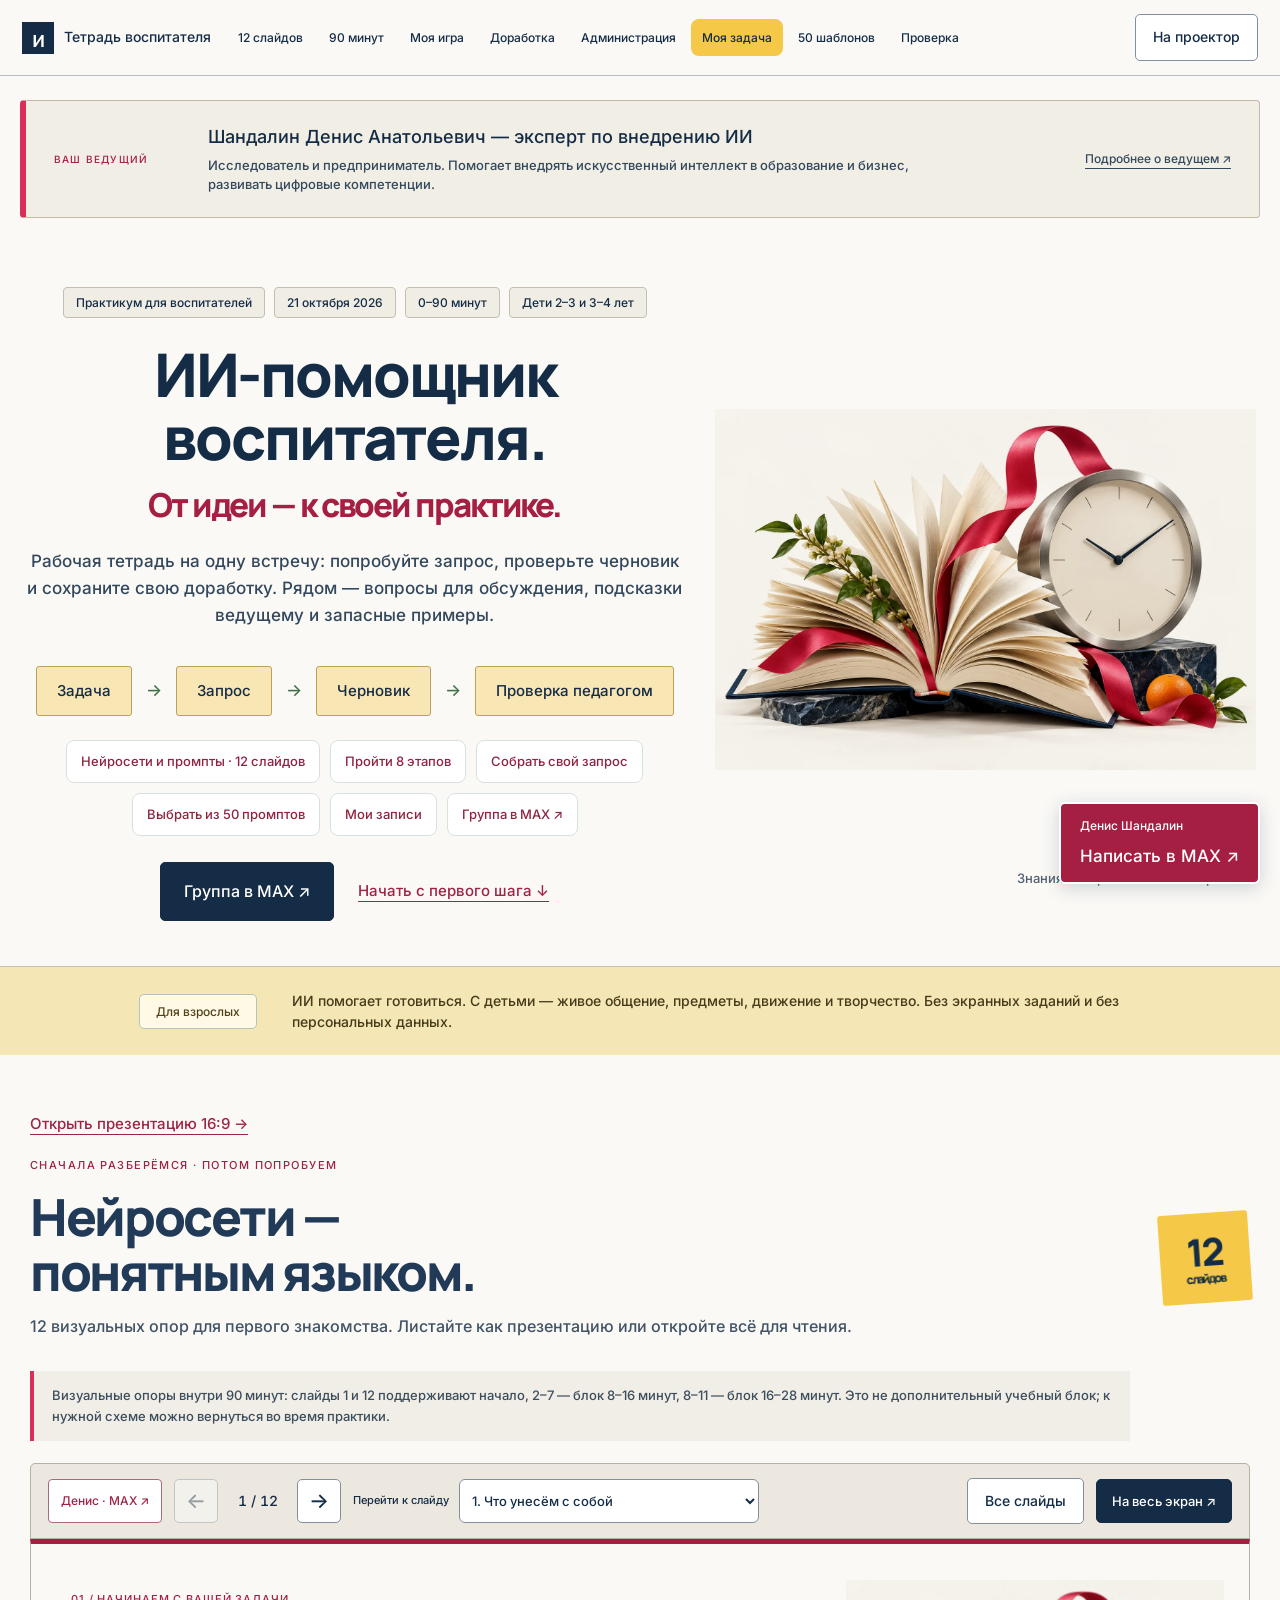
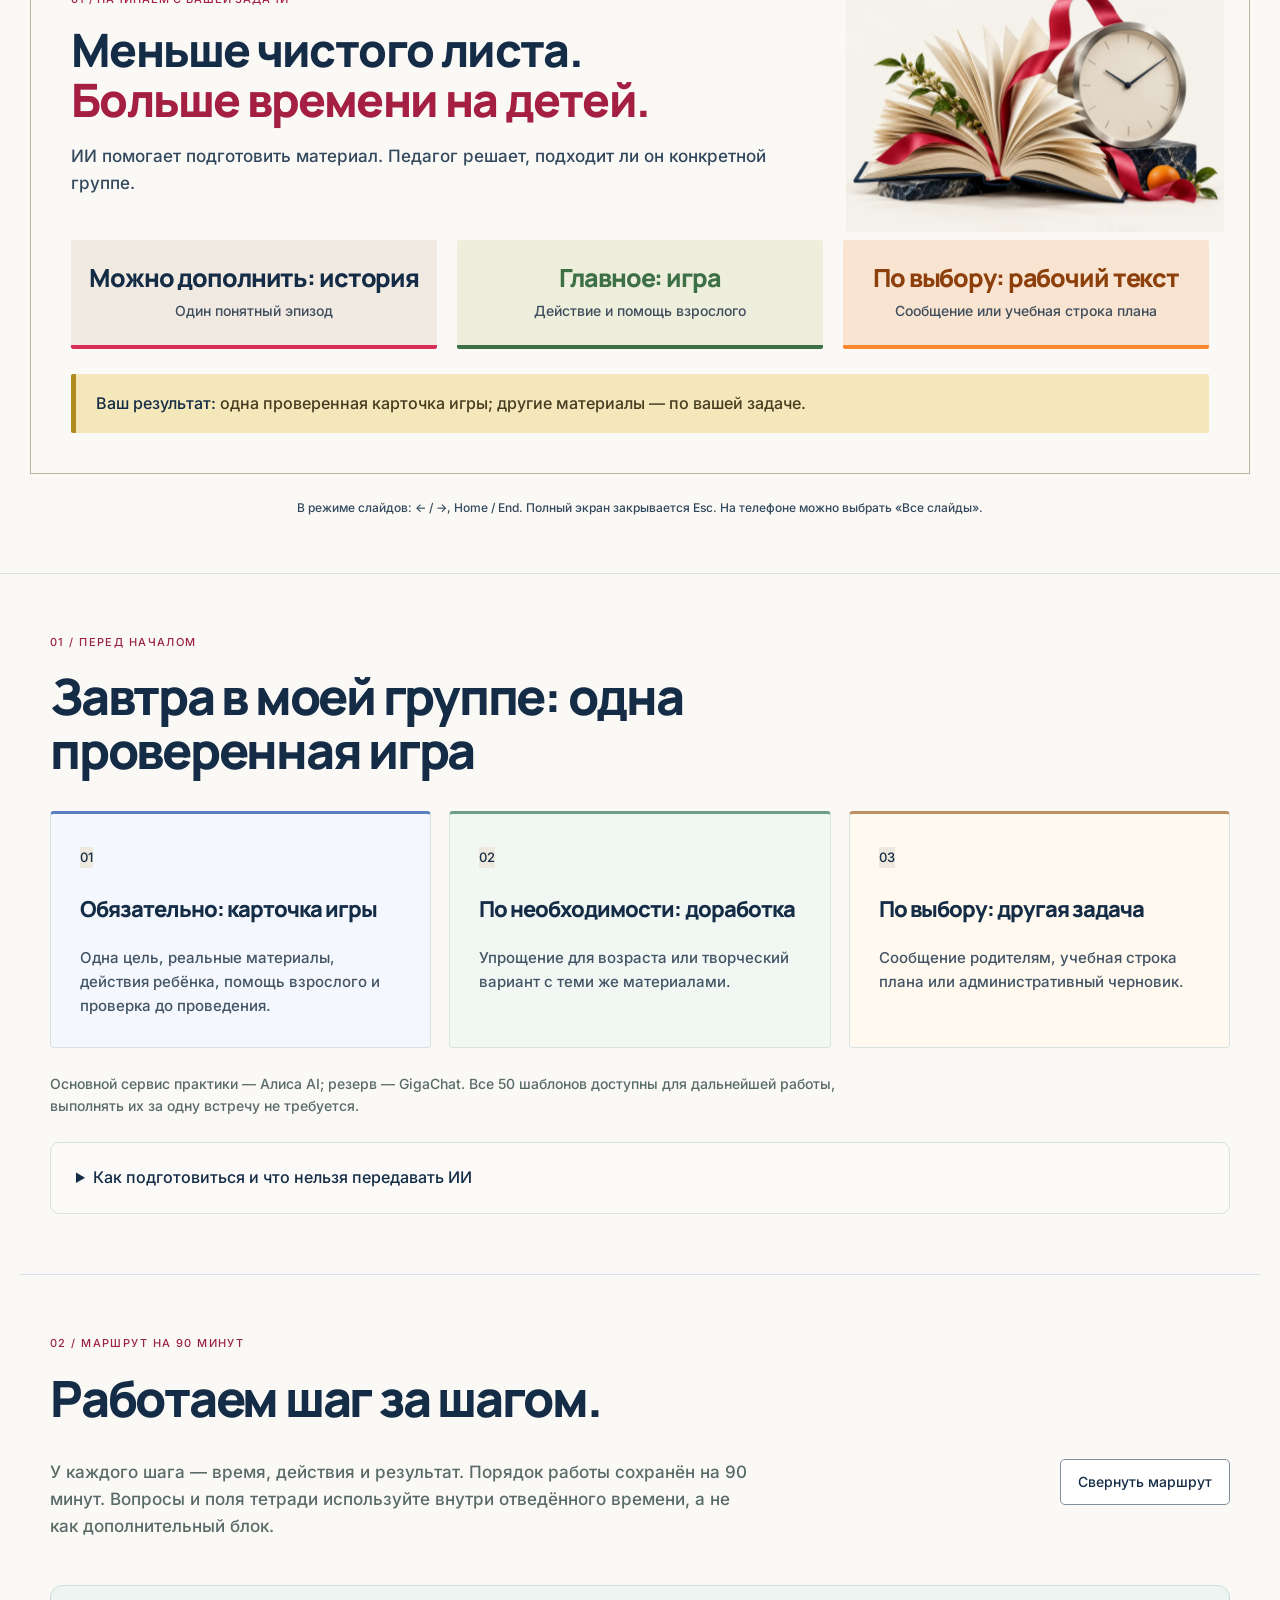
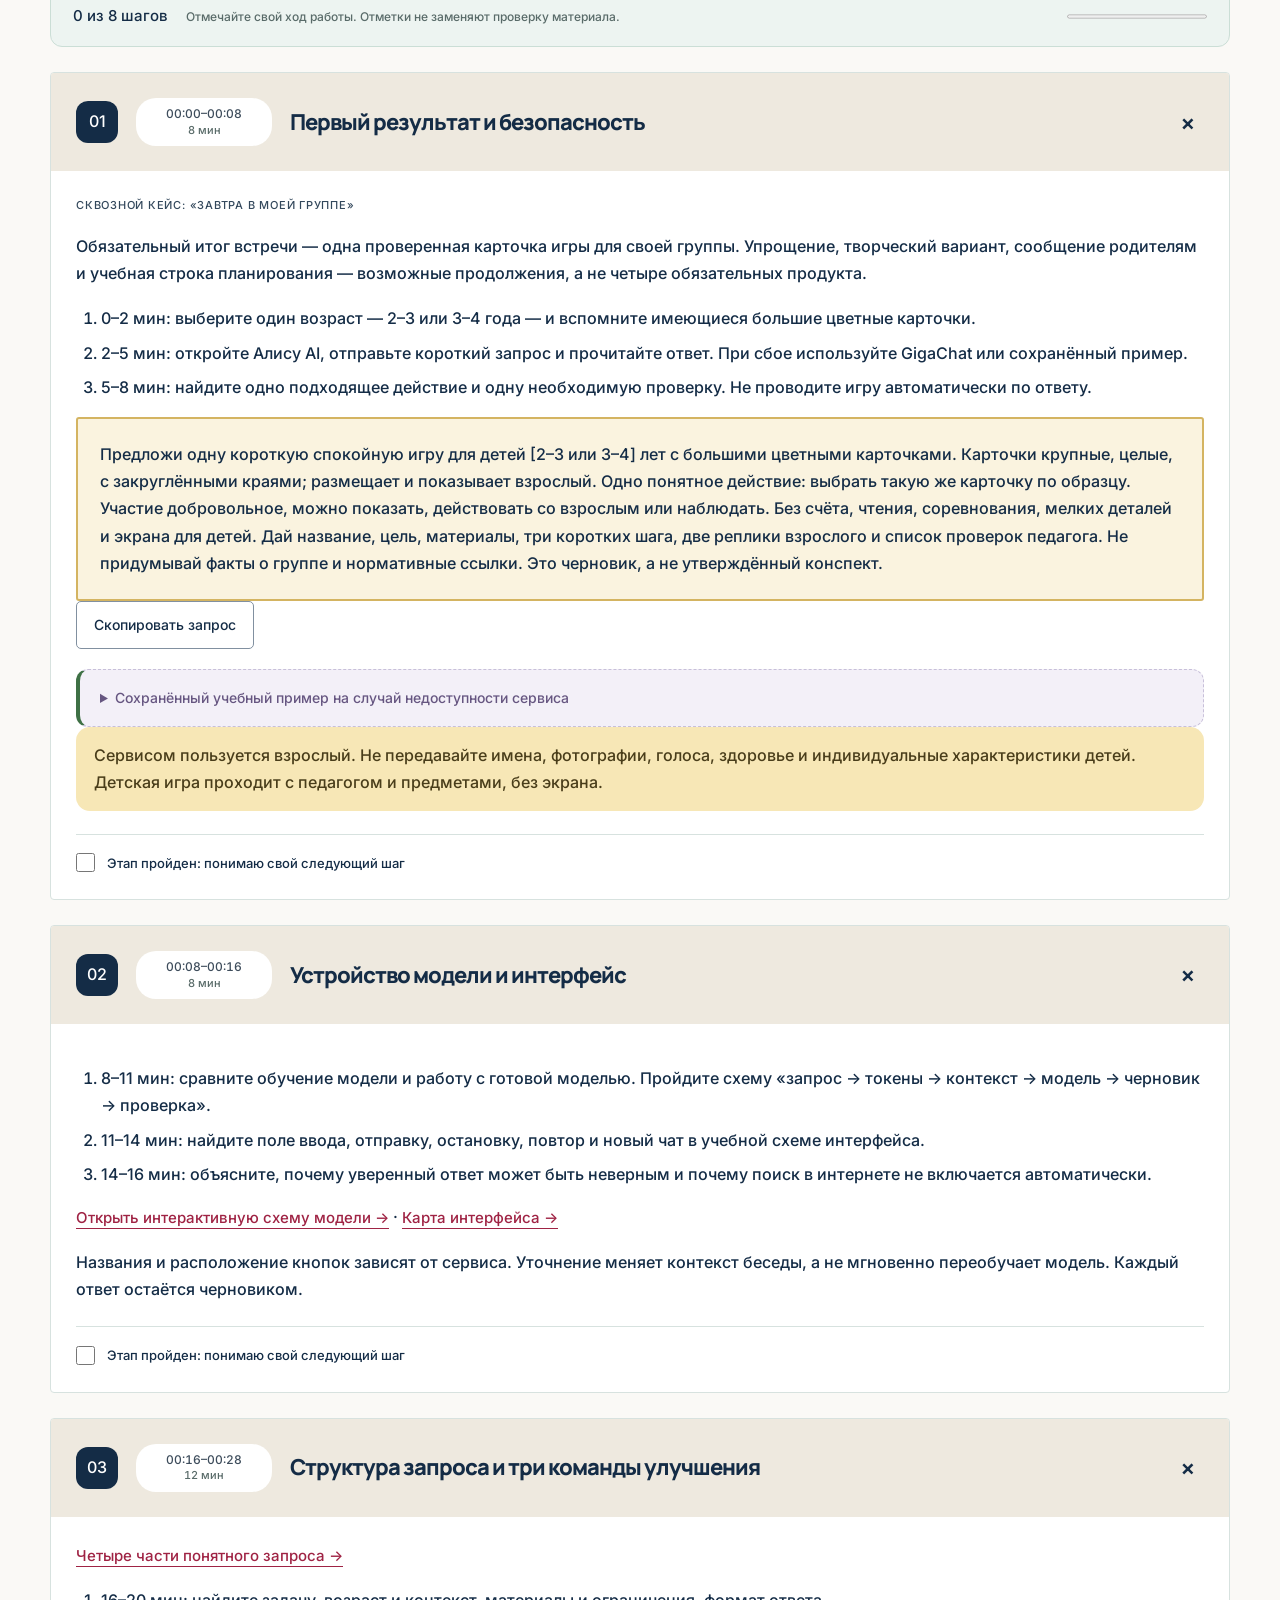
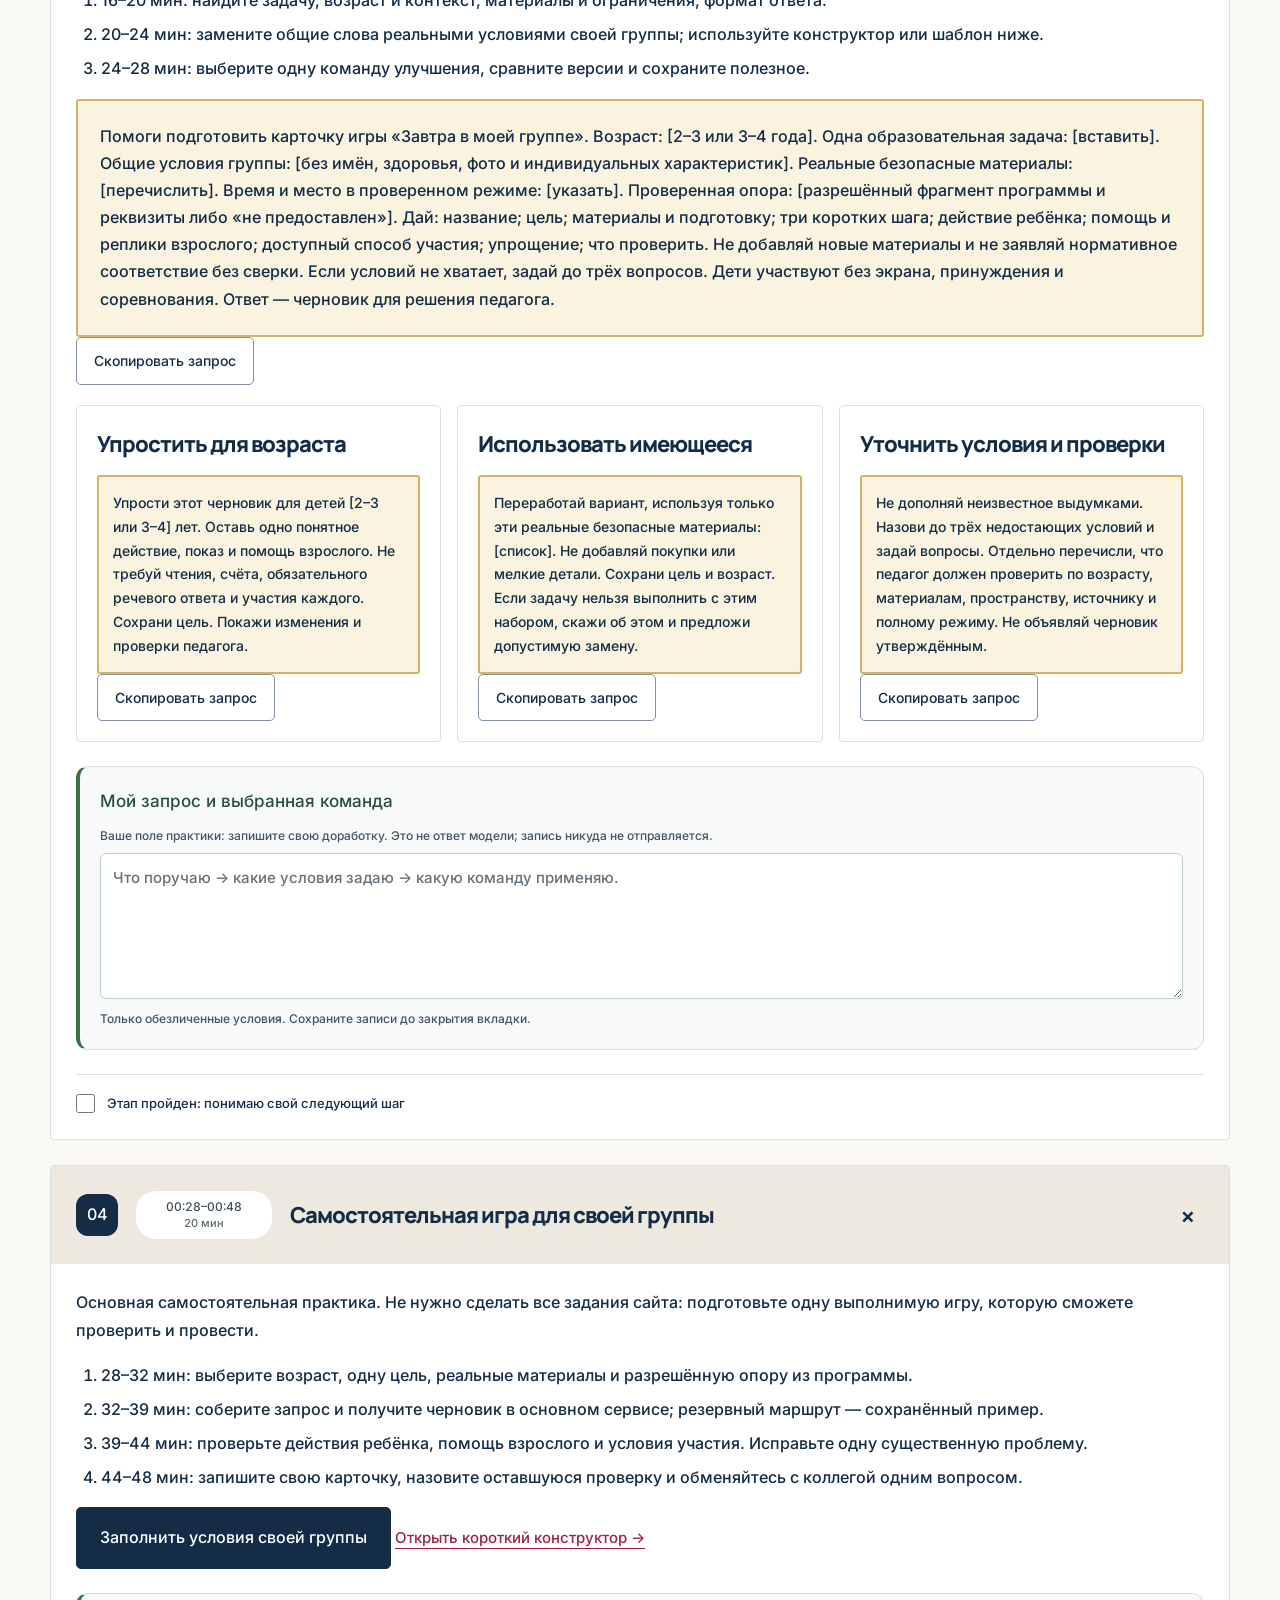
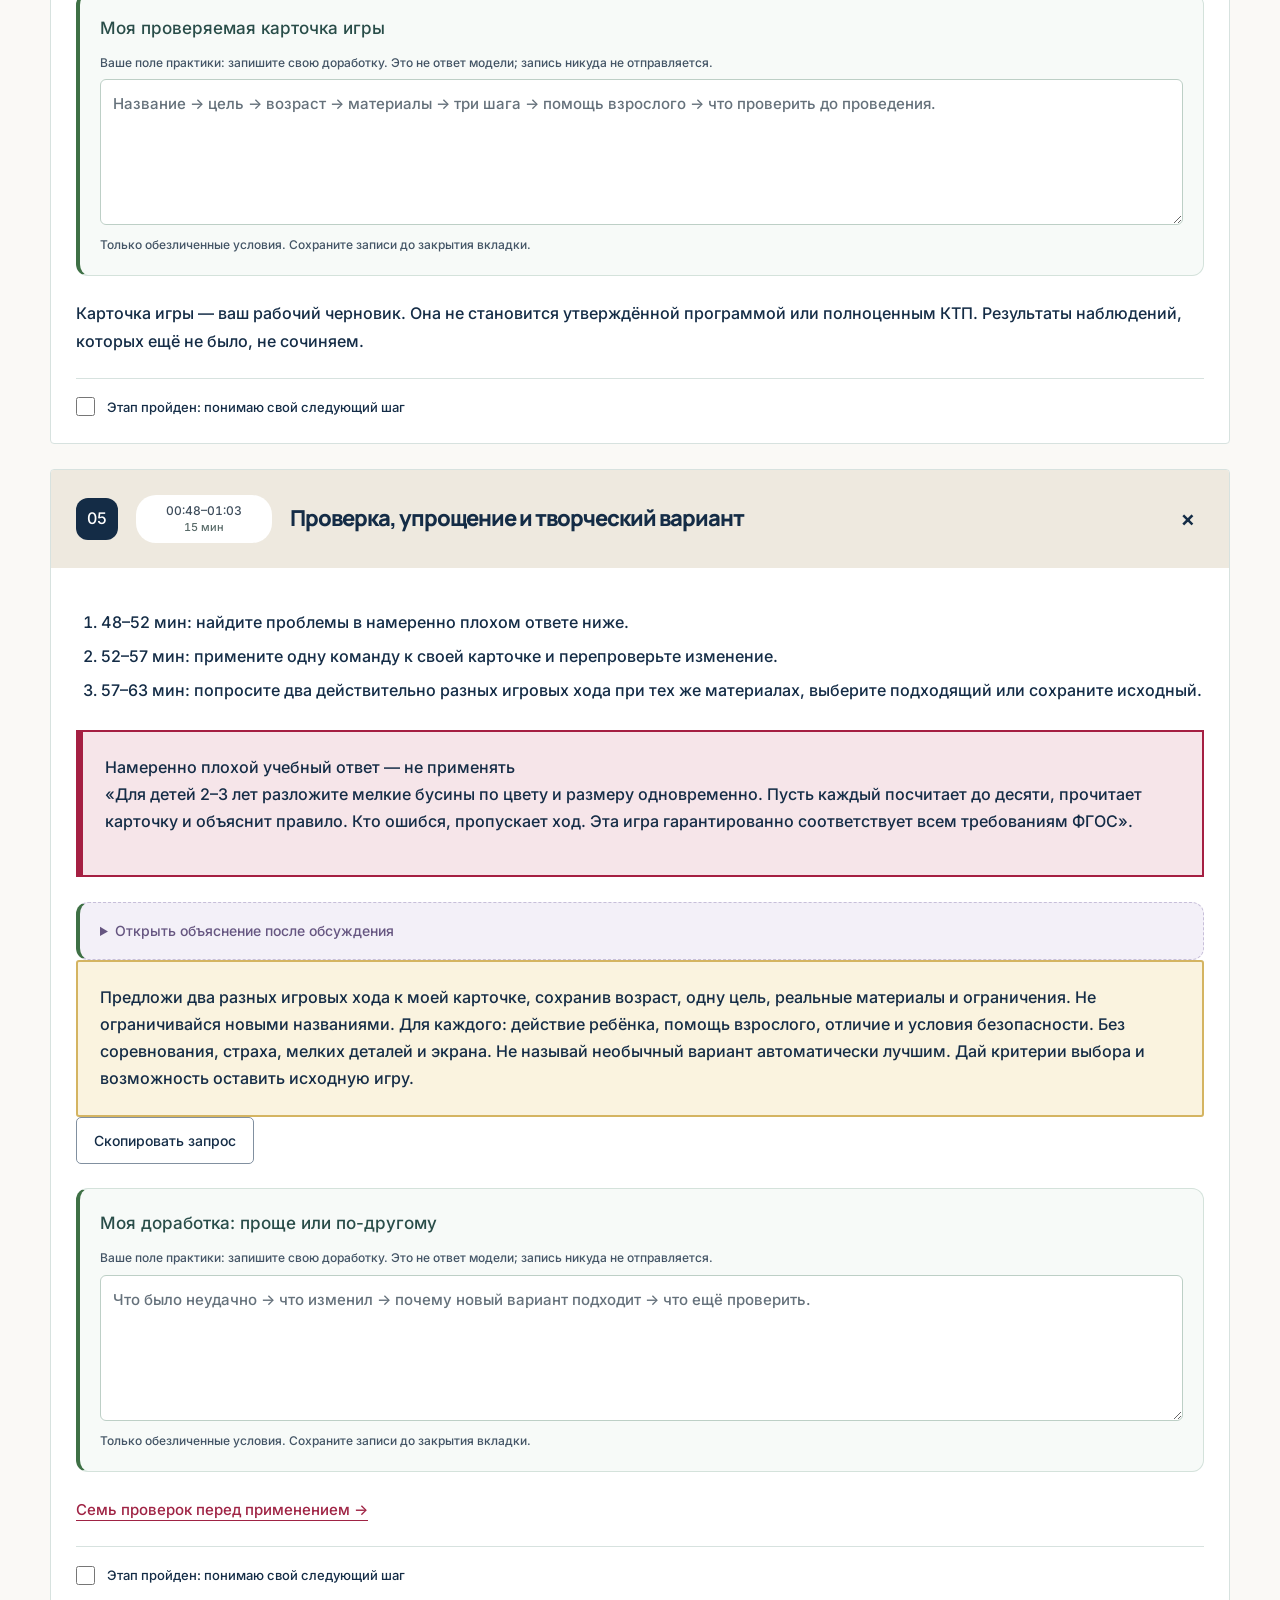
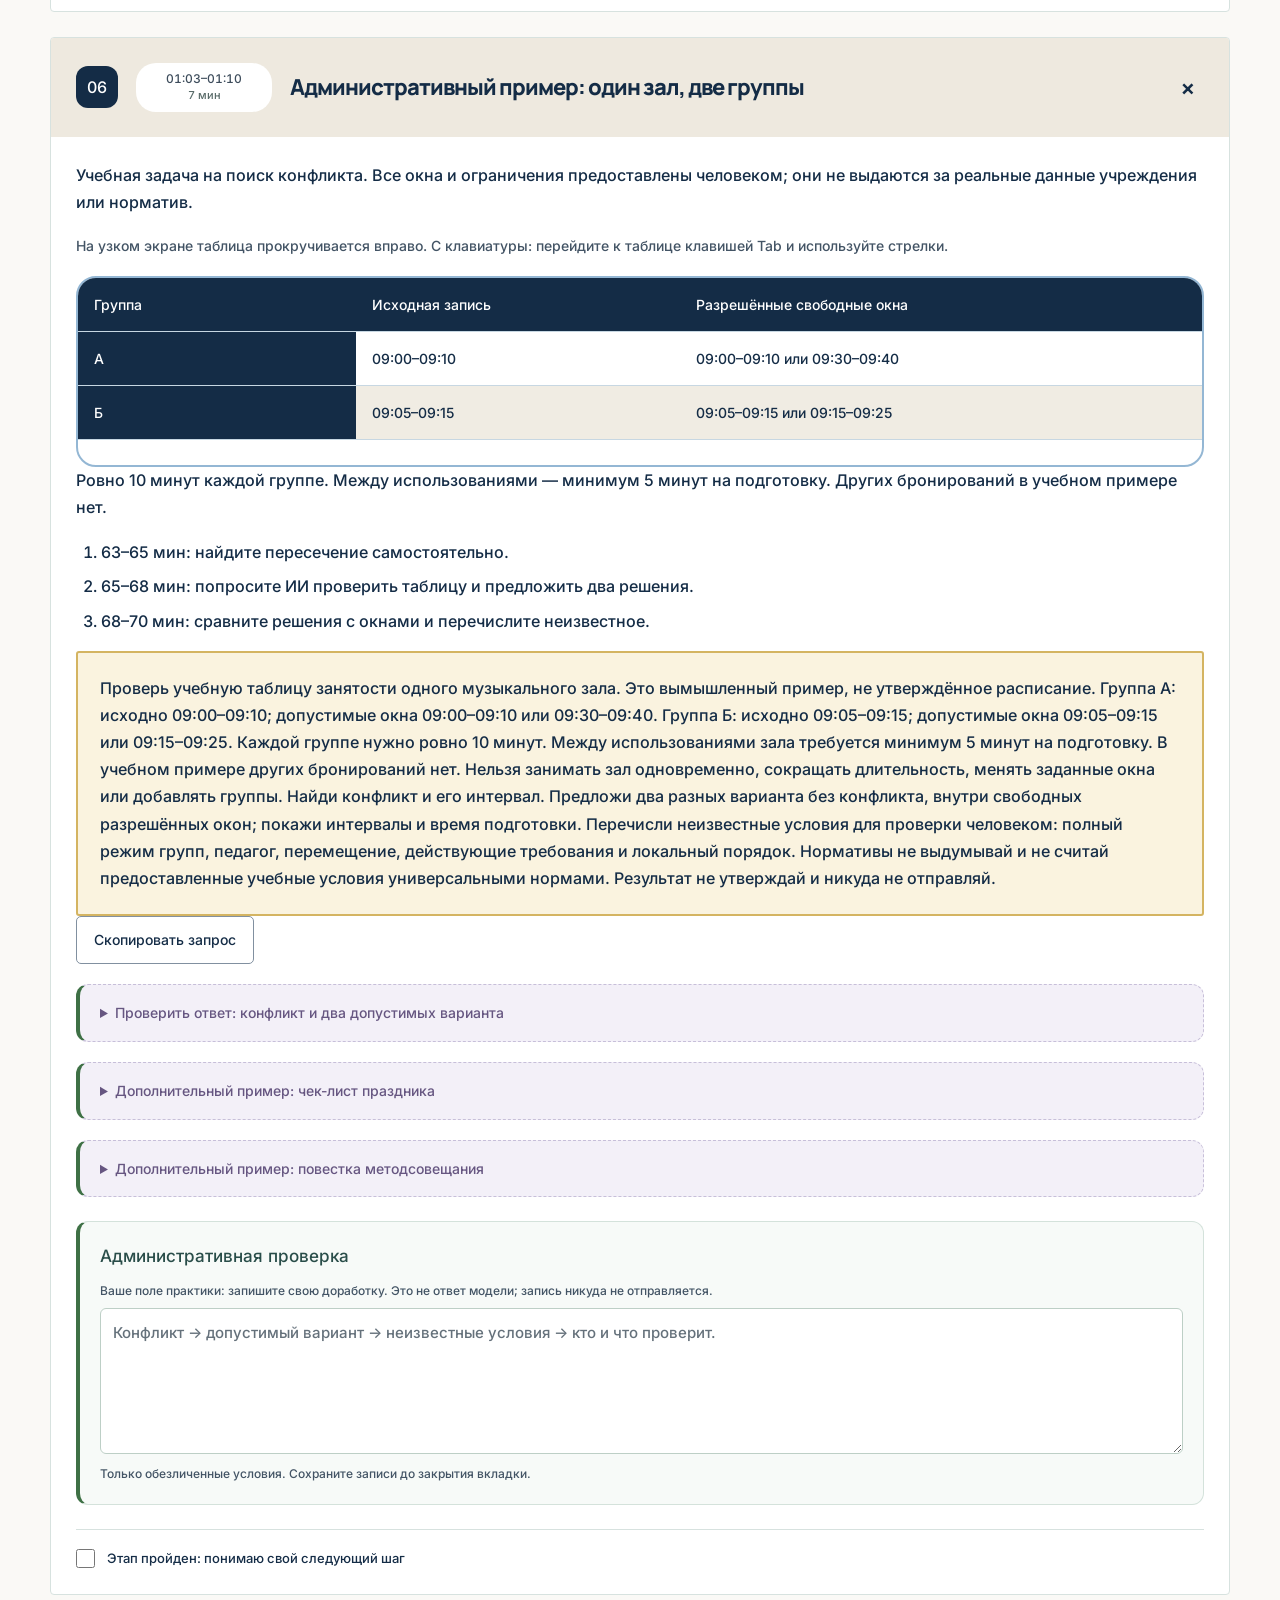
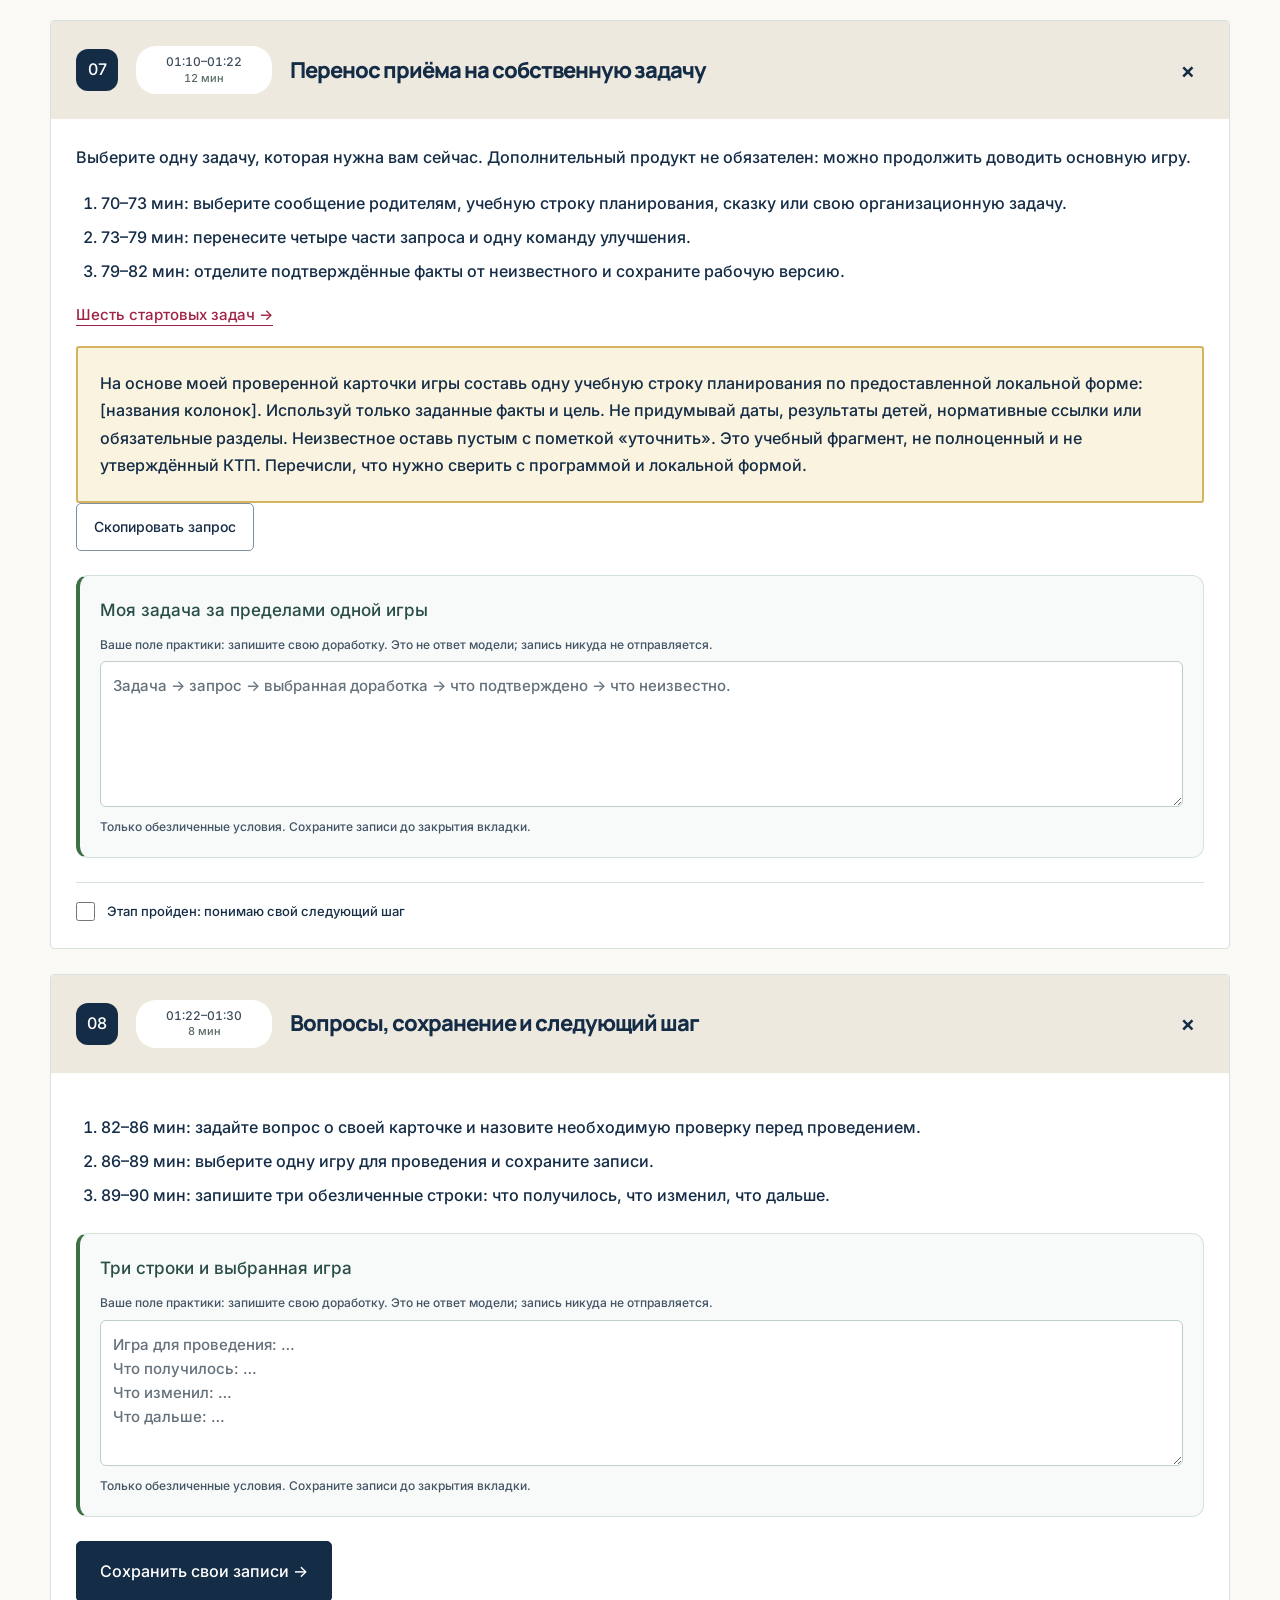
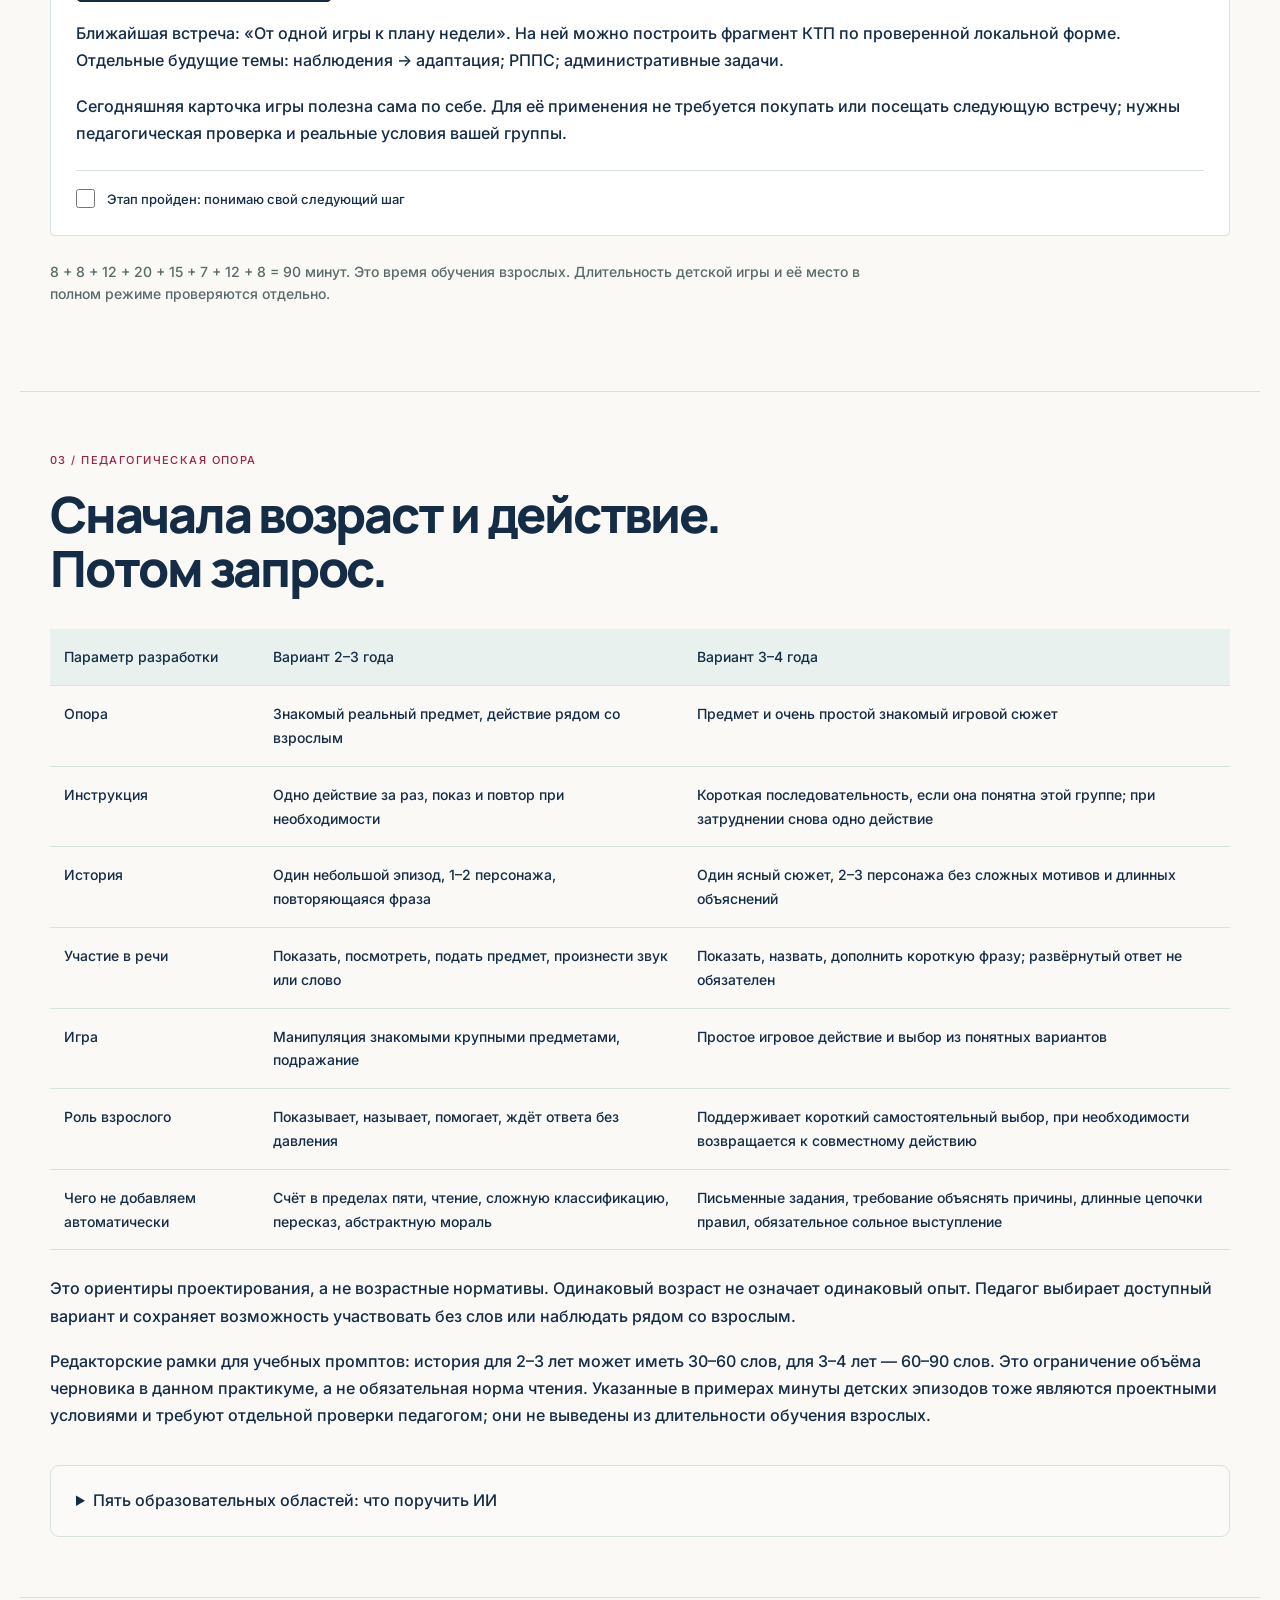
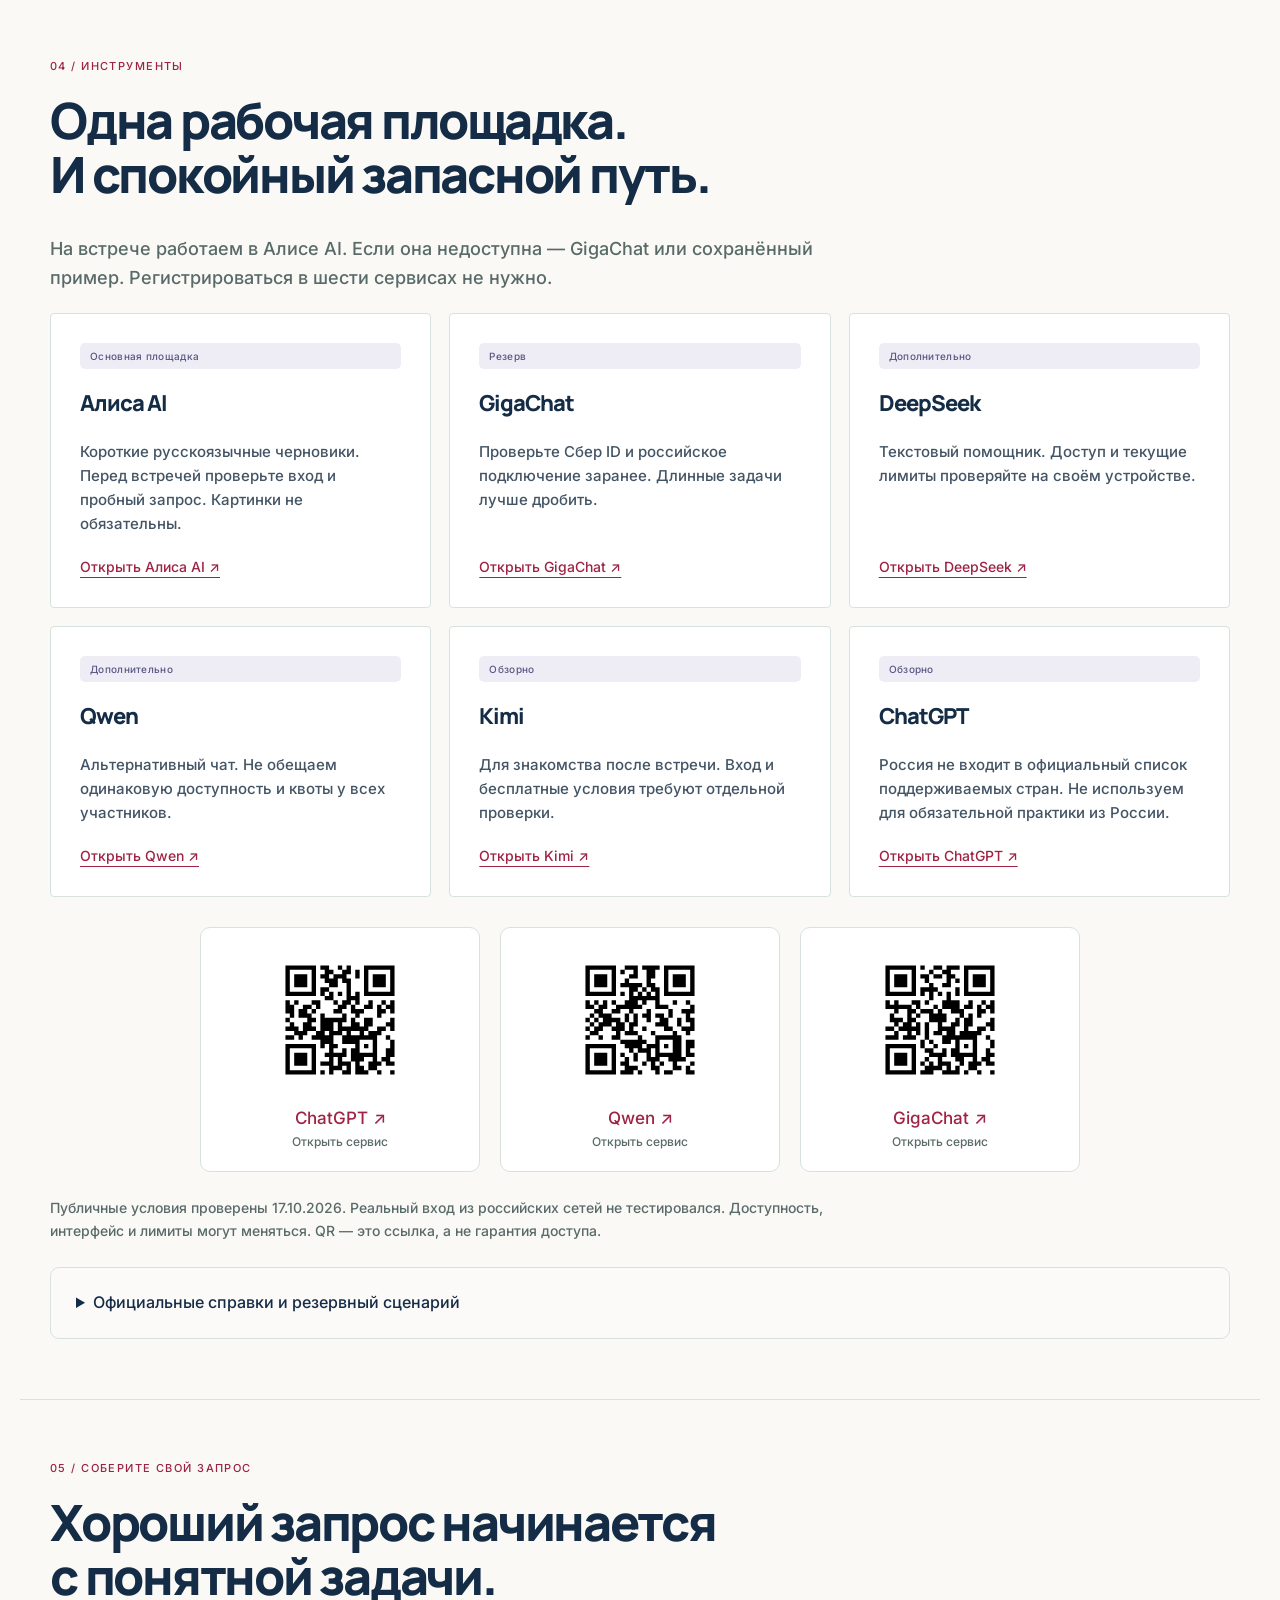
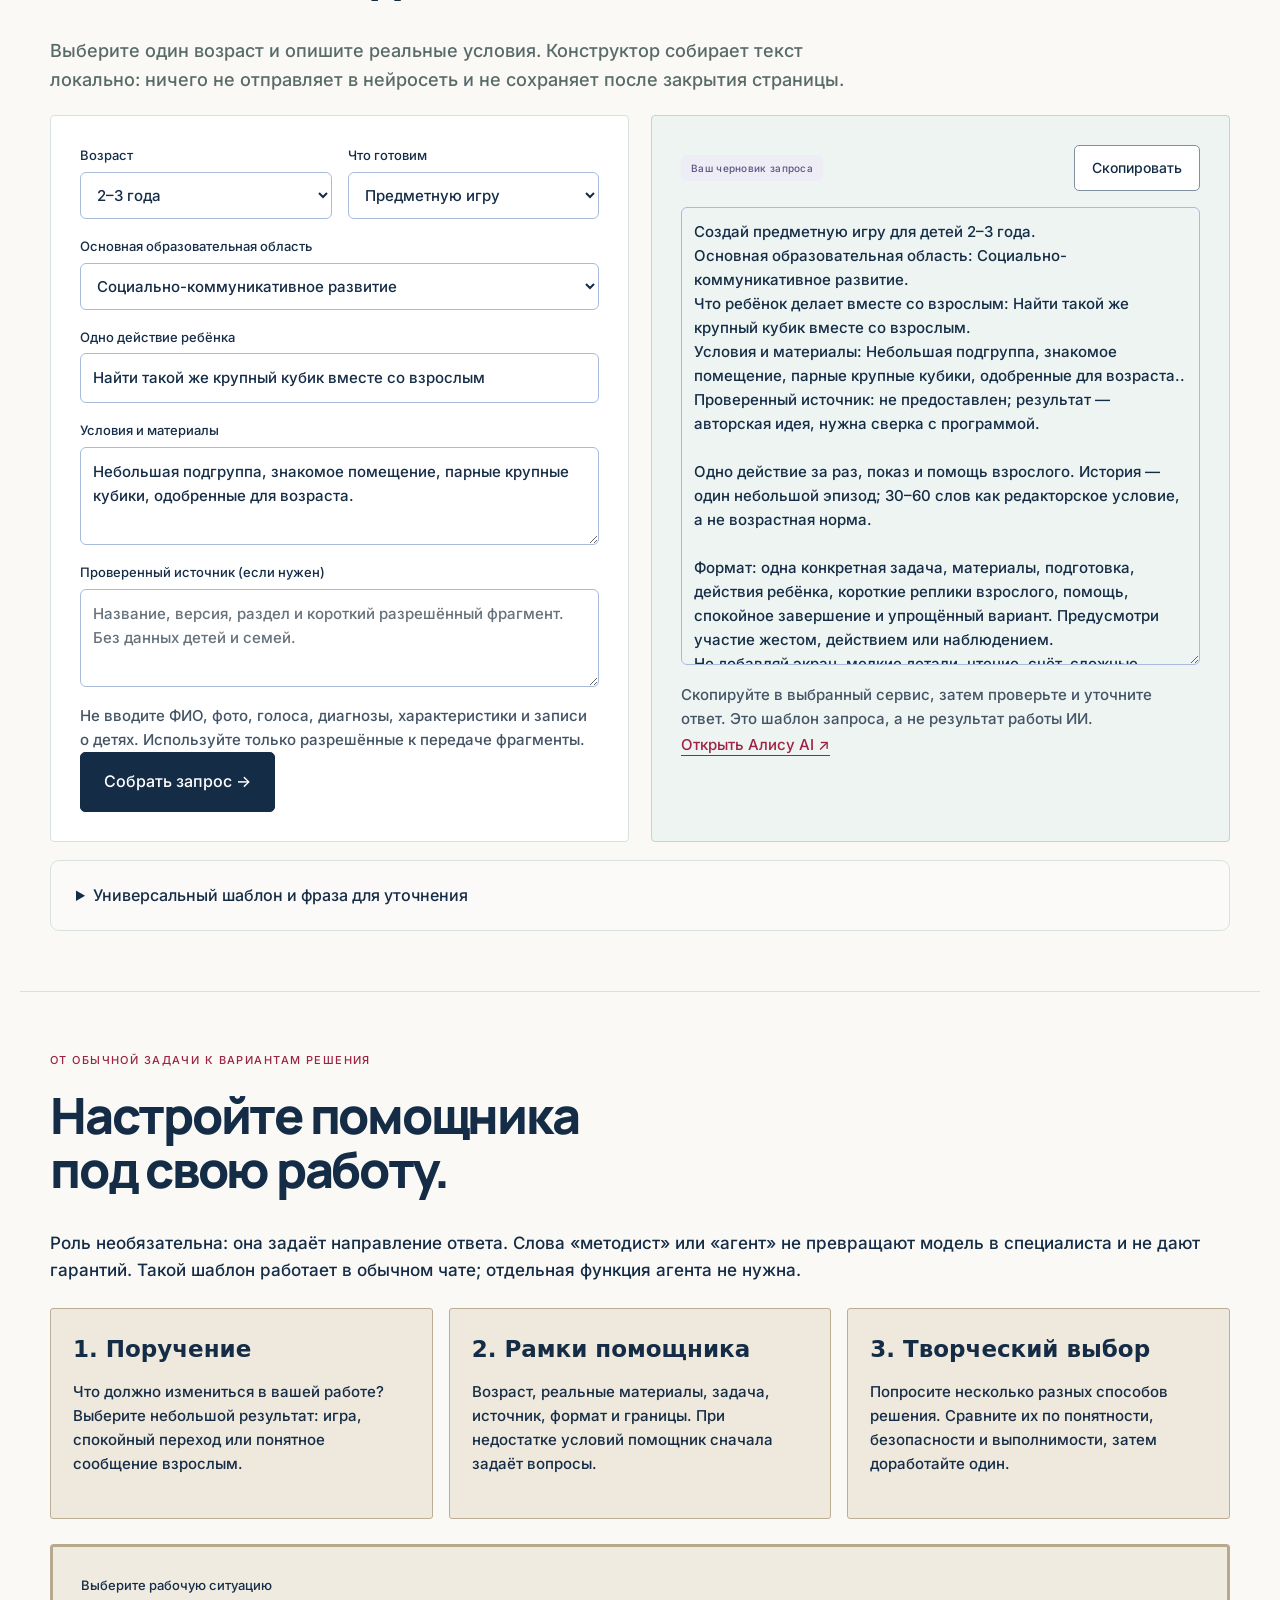
==== commit 2a1b199b: "Make administration example table keyboard accessible" ====
--- a/index.html
+++ b/index.html
@@ -25,7 +25,7 @@
 <p>Для работы с программой достаточно самостоятельно выбранного небольшого фрагмента: цель или задача для нужного возраста, соответствующий раздел и реквизиты источника. Не нужно загружать всю программу организации, персональные приложения, таблицы наблюдений, списки детей или документы с ограниченным доступом. Использовать можно только материал, который педагог вправе передавать выбранному сервису.</p>
 <p>Не вводить имена, фотографии, голоса, даты рождения, диагнозы, характеристики и индивидуальные записи о детях и семьях. Условия описывать обобщённо: возраст, количество участников, помещение, доступные материалы.</p>
 <p>Ведущий заранее проверяет вход и один короткий запрос в основном сервисе и резерве; готовит сохранённые ответы для трёх практик, пример с ошибками и короткий разрешённый к использованию источник. Проверку действующих документов и местных условий проводит по первоисточникам, а не через ответ модели.</p>
-<p>Техническое подключение за 10 минут до начала возможно, но обязательное обучение полностью укладывается в 90 минут.</p></div></details></section><section id="route" class="section "><div class="section-head"><span class="eyebrow">02 / МАРШРУТ НА 90 МИНУТ</span><h2>Работаем шаг за шагом.</h2></div><div class="route-intro"><p>У каждого шага — время, действия и результат. Порядок работы сохранён на 90 минут. Вопросы и поля тетради используйте внутри отведённого времени, а не как дополнительный блок.</p><button class="quiet" id="expand-lessons">Свернуть маршрут</button></div><div class="projector-controls"><a class="presenter-mini-contact" href="https://max.ru/u/f9LHodD0cOKmKhEZQxp7q5VAn-9irEir1c-US0aajUpvyuu728qwkqh1Ca4" target="_blank" rel="noopener noreferrer">Денис · MAX ↗</a><button id="prev-step" class="quiet">← Назад</button><span id="slide-counter">1 / 8</span><button id="next-step" class="button">Далее →</button><button id="fullscreen" class="quiet">Полный экран</button></div><div class="workbook-progress" aria-live="polite"><strong id="workbook-progress">0 из 8 шагов</strong><span>Отмечайте свой ход работы. Отметки не заменяют проверку материала.</span><progress id="workbook-progress-bar" value="0" max="8" aria-label="Пройденные шаги"></progress></div><div class="lesson-list"><details class="lesson-step" id="step-0" data-minutes="8" open><summary><span class="step-time">00:00–00:08<small>8 мин</small></span><span class="step-title">Первый результат и безопасность</span><span class="expand">+</span></summary><div class="lesson-body prose"><p class="workbook-label">Сквозной кейс: «Завтра в моей группе»</p><p><strong>Обязательный итог встречи — одна проверенная карточка игры для своей группы.</strong> Упрощение, творческий вариант, сообщение родителям и учебная строка планирования — возможные продолжения, а не четыре обязательных продукта.</p><ol><li>0–2 мин: выберите один возраст — 2–3 или 3–4 года — и вспомните имеющиеся большие цветные карточки.</li><li>2–5 мин: откройте Алису AI, отправьте короткий запрос и прочитайте ответ. При сбое используйте GigaChat или сохранённый пример.</li><li>5–8 мин: найдите одно подходящее действие и одну необходимую проверку. Не проводите игру автоматически по ответу.</li></ol><div class="role-task" id="route-first-prompt">Предложи одну короткую спокойную игру для детей [2–3 или 3–4] лет с большими цветными карточками. Карточки крупные, целые, с закруглёнными краями; размещает и показывает взрослый. Одно понятное действие: выбрать такую же карточку по образцу. Участие добровольное, можно показать, действовать со взрослым или наблюдать. Без счёта, чтения, соревнования, мелких деталей и экрана для детей. Дай название, цель, материалы, три коротких шага, две реплики взрослого и список проверок педагога. Не придумывай факты о группе и нормативные ссылки. Это черновик, а не утверждённый конспект.</div><button class="quiet" data-copy="route-first-prompt">Скопировать запрос</button><details class="teacher-key"><summary>Сохранённый учебный пример на случай недоступности сервиса</summary><div><p><strong>«Найди такую же».</strong> Взрослый кладёт две большие карточки, показывает образец и предлагает найти такую же. Ребёнок может показать, подать карточку вместе со взрослым или наблюдать. Реплики: «Посмотри на мою карточку», «Давай найдём такую же». Для упрощения оставить один выбор рядом с образцом. До применения проверить размер, целостность, контраст цвета, опыт группы и безопасность размещения. Это подготовленный пример, не результат текущего запроса.</p></div></details><p class="lab-note">Сервисом пользуется взрослый. Не передавайте имена, фотографии, голоса, здоровье и индивидуальные характеристики детей. Детская игра проходит с педагогом и предметами, без экрана.</p><label class="step-done"><input type="checkbox" data-step-done="0"><span>Этап пройден: понимаю свой следующий шаг</span></label></div></details><details class="lesson-step" id="step-1" data-minutes="8" open><summary><span class="step-time">00:08–00:16<small>8 мин</small></span><span class="step-title">Устройство модели и интерфейс</span><span class="expand">+</span></summary><div class="lesson-body prose"><ol><li>8–11 мин: сравните обучение модели и работу с готовой моделью. Пройдите схему «запрос → токены → контекст → модель → черновик → проверка».</li><li>11–14 мин: найдите поле ввода, отправку, остановку, повтор и новый чат в учебной схеме интерфейса.</li><li>14–16 мин: объясните, почему уверенный ответ может быть неверным и почему поиск в интернете не включается автоматически.</li></ol><p><a class="text-link" href="#intro-3">Открыть интерактивную схему модели →</a> · <a class="text-link" href="#intro-6">Карта интерфейса →</a></p><p>Названия и расположение кнопок зависят от сервиса. Уточнение меняет контекст беседы, а не мгновенно переобучает модель. Каждый ответ остаётся черновиком.</p><label class="step-done"><input type="checkbox" data-step-done="1"><span>Этап пройден: понимаю свой следующий шаг</span></label></div></details><details class="lesson-step" id="step-2" data-minutes="12" open><summary><span class="step-time">00:16–00:28<small>12 мин</small></span><span class="step-title">Структура запроса и три команды улучшения</span><span class="expand">+</span></summary><div class="lesson-body prose"><p><a class="text-link" href="#intro-8">Четыре части понятного запроса →</a></p><ol><li>16–20 мин: найдите задачу, возраст и контекст, материалы и ограничения, формат ответа.</li><li>20–24 мин: замените общие слова реальными условиями своей группы; используйте конструктор или шаблон ниже.</li><li>24–28 мин: выберите одну команду улучшения, сравните версии и сохраните полезное.</li></ol><div class="role-task" id="route-core-prompt">Помоги подготовить карточку игры «Завтра в моей группе». Возраст: [2–3 или 3–4 года]. Одна образовательная задача: [вставить]. Общие условия группы: [без имён, здоровья, фото и индивидуальных характеристик]. Реальные безопасные материалы: [перечислить]. Время и место в проверенном режиме: [указать]. Проверенная опора: [разрешённый фрагмент программы и реквизиты либо «не предоставлен»]. Дай: название; цель; материалы и подготовку; три коротких шага; действие ребёнка; помощь и реплики взрослого; доступный способ участия; упрощение; что проверить. Не добавляй новые материалы и не заявляй нормативное соответствие без сверки. Если условий не хватает, задай до трёх вопросов. Дети участвуют без экрана, принуждения и соревнования. Ответ — черновик для решения педагога.</div><button class="quiet" data-copy="route-core-prompt">Скопировать запрос</button><div class="route-command-grid"><article class="card"><h4>Упростить для возраста</h4><div class="role-task" id="route-command-age">Упрости этот черновик для детей [2–3 или 3–4] лет. Оставь одно понятное действие, показ и помощь взрослого. Не требуй чтения, счёта, обязательного речевого ответа и участия каждого. Сохрани цель. Покажи изменения и проверки педагога.</div><button class="quiet" data-copy="route-command-age">Скопировать запрос</button></article><article class="card"><h4>Использовать имеющееся</h4><div class="role-task" id="route-command-materials">Переработай вариант, используя только эти реальные безопасные материалы: [список]. Не добавляй покупки или мелкие детали. Сохрани цель и возраст. Если задачу нельзя выполнить с этим набором, скажи об этом и предложи допустимую замену.</div><button class="quiet" data-copy="route-command-materials">Скопировать запрос</button></article><article class="card"><h4>Уточнить условия и проверки</h4><div class="role-task" id="route-command-checks">Не дополняй неизвестное выдумками. Назови до трёх недостающих условий и задай вопросы. Отдельно перечисли, что педагог должен проверить по возрасту, материалам, пространству, источнику и полному режиму. Не объявляй черновик утверждённым.</div><button class="quiet" data-copy="route-command-checks">Скопировать запрос</button></article></div><div class="workbook-note"><label for="note-5">Мой запрос и выбранная команда</label><p class="small">Ваше поле практики: запишите свою доработку. Это не ответ модели; запись никуда не отправляется.</p><textarea id="note-5" class="personal-note" data-note-title="Мой запрос и выбранная команда" rows="5" maxlength="6000" placeholder="Что поручаю → какие условия задаю → какую команду применяю."></textarea><div class="note-print" aria-hidden="true"></div><p class="small">Только обезличенные условия. Сохраните записи до закрытия вкладки.</p></div><label class="step-done"><input type="checkbox" data-step-done="2"><span>Этап пройден: понимаю свой следующий шаг</span></label></div></details><details class="lesson-step" id="step-3" data-minutes="20" open><summary><span class="step-time">00:28–00:48<small>20 мин</small></span><span class="step-title">Самостоятельная игра для своей группы</span><span class="expand">+</span></summary><div class="lesson-body prose"><p><strong>Основная самостоятельная практика.</strong> Не нужно сделать все задания сайта: подготовьте одну выполнимую игру, которую сможете проверить и провести.</p><ol><li>28–32 мин: выберите возраст, одну цель, реальные материалы и разрешённую опору из программы.</li><li>32–39 мин: соберите запрос и получите черновик в основном сервисе; резервный маршрут — сохранённый пример.</li><li>39–44 мин: проверьте действия ребёнка, помощь взрослого и условия участия. Исправьте одну существенную проблему.</li><li>44–48 мин: запишите свою карточку, назовите оставшуюся проверку и обменяйтесь с коллегой одним вопросом.</li></ol><p><a class="button" href="#template-workbench">Заполнить условия своей группы</a> <a class="text-link" href="#builder">Открыть короткий конструктор →</a></p><div class="workbook-note"><label for="note-6">Моя проверяемая карточка игры</label><p class="small">Ваше поле практики: запишите свою доработку. Это не ответ модели; запись никуда не отправляется.</p><textarea id="note-6" class="personal-note" data-note-title="Моя проверяемая карточка игры" rows="5" maxlength="6000" placeholder="Название → цель → возраст → материалы → три шага → помощь взрослого → что проверить до проведения."></textarea><div class="note-print" aria-hidden="true"></div><p class="small">Только обезличенные условия. Сохраните записи до закрытия вкладки.</p></div><p>Карточка игры — ваш рабочий черновик. Она не становится утверждённой программой или полноценным КТП. Результаты наблюдений, которых ещё не было, не сочиняем.</p><label class="step-done"><input type="checkbox" data-step-done="3"><span>Этап пройден: понимаю свой следующий шаг</span></label></div></details><details class="lesson-step" id="step-4" data-minutes="15" open><summary><span class="step-time">00:48–01:03<small>15 мин</small></span><span class="step-title">Проверка, упрощение и творческий вариант</span><span class="expand">+</span></summary><div class="lesson-body prose"><ol><li>48–52 мин: найдите проблемы в намеренно плохом ответе ниже.</li><li>52–57 мин: примените одну команду к своей карточке и перепроверьте изменение.</li><li>57–63 мин: попросите два действительно разных игровых хода при тех же материалах, выберите подходящий или сохраните исходный.</li></ol><div class="route-bad-answer"><strong>Намеренно плохой учебный ответ — не применять</strong><p>«Для детей 2–3 лет разложите мелкие бусины по цвету и размеру одновременно. Пусть каждый посчитает до десяти, прочитает карточку и объяснит правило. Кто ошибся, пропускает ход. Эта игра гарантированно соответствует всем требованиям ФГОС».</p></div><details class="teacher-key"><summary>Открыть объяснение после обсуждения</summary><div><p>Проблемы: мелкие детали; два признака одновременно; неподходящие требования к чтению и счёту; обязательный ответ; наказание за ошибку; необоснованная гарантия соответствия. Исправление начинается с отказа от небезопасных материалов и выбора одного доступного действия. Проверку возраста, условий, источника и безопасности выполняет педагог; название ФГОС не подтверждает качество ответа.</p></div></details><div class="role-task" id="route-creative-prompt">Предложи два разных игровых хода к моей карточке, сохранив возраст, одну цель, реальные материалы и ограничения. Не ограничивайся новыми названиями. Для каждого: действие ребёнка, помощь взрослого, отличие и условия безопасности. Без соревнования, страха, мелких деталей и экрана. Не называй необычный вариант автоматически лучшим. Дай критерии выбора и возможность оставить исходную игру.</div><button class="quiet" data-copy="route-creative-prompt">Скопировать запрос</button><div class="workbook-note"><label for="note-7">Моя доработка: проще или по-другому</label><p class="small">Ваше поле практики: запишите свою доработку. Это не ответ модели; запись никуда не отправляется.</p><textarea id="note-7" class="personal-note" data-note-title="Моя доработка: проще или по-другому" rows="5" maxlength="6000" placeholder="Что было неудачно → что изменил → почему новый вариант подходит → что ещё проверить."></textarea><div class="note-print" aria-hidden="true"></div><p class="small">Только обезличенные условия. Сохраните записи до закрытия вкладки.</p></div><p><a class="text-link" href="#check">Семь проверок перед применением →</a></p><label class="step-done"><input type="checkbox" data-step-done="4"><span>Этап пройден: понимаю свой следующий шаг</span></label></div></details><details class="lesson-step" id="step-5" data-minutes="7" open><summary><span class="step-time">01:03–01:10<small>7 мин</small></span><span class="step-title">Административный пример: один зал, две группы</span><span class="expand">+</span></summary><div class="lesson-body prose"><p>Учебная задача на поиск конфликта. Все окна и ограничения предоставлены человеком; они не выдаются за реальные данные учреждения или норматив.</p><div class="tools-wrap"><table class="ai-tools"><thead><tr><th>Группа</th><th>Исходная запись</th><th>Разрешённые свободные окна</th></tr></thead><tbody><tr><th>А</th><td>09:00–09:10</td><td>09:00–09:10 или 09:30–09:40</td></tr><tr><th>Б</th><td>09:05–09:15</td><td>09:05–09:15 или 09:15–09:25</td></tr></tbody></table></div><p>Ровно 10 минут каждой группе. Между использованиями — минимум 5 минут на подготовку. Других бронирований в учебном примере нет.</p><ol><li>63–65 мин: найдите пересечение самостоятельно.</li><li>65–68 мин: попросите ИИ проверить таблицу и предложить два решения.</li><li>68–70 мин: сравните решения с окнами и перечислите неизвестное.</li></ol><div class="role-task" id="route-admin-prompt">Проверь учебную таблицу занятости одного музыкального зала. Это вымышленный пример, не утверждённое расписание. Группа А: исходно 09:00–09:10; допустимые окна 09:00–09:10 или 09:30–09:40. Группа Б: исходно 09:05–09:15; допустимые окна 09:05–09:15 или 09:15–09:25. Каждой группе нужно ровно 10 минут. Между использованиями зала требуется минимум 5 минут на подготовку. В учебном примере других бронирований нет. Нельзя занимать зал одновременно, сокращать длительность, менять заданные окна или добавлять группы. Найди конфликт и его интервал. Предложи два разных варианта без конфликта, внутри свободных разрешённых окон; покажи интервалы и время подготовки. Перечисли неизвестные условия для проверки человеком: полный режим групп, педагог, перемещение, действующие требования и локальный порядок. Нормативы не выдумывай и не считай предоставленные учебные условия универсальными нормами. Результат не утверждай и никуда не отправляй.</div><button class="quiet" data-copy="route-admin-prompt">Скопировать запрос</button><details class="teacher-key"><summary>Проверить ответ: конфликт и два допустимых варианта</summary><div><p><strong>Конфликт:</strong> 09:05–09:10 — одновременное использование одного зала.</p><p><strong>Вариант 1:</strong> А 09:00–09:10, Б 09:15–09:25; подготовка 09:10–09:15, 5 минут.</p><p><strong>Вариант 2:</strong> Б 09:05–09:15, А 09:30–09:40; между ними 15 минут, требование подготовки соблюдено.</p><p>Оба решения внутри указанных окон и сохраняют длительность. Неизвестны полный режим, доступность педагога, перемещение, применимые требования и локальное согласование. До их проверки это не утверждённое расписание.</p></div></details><details class="teacher-key"><summary>Дополнительный пример: чек-лист праздника</summary><div><div class="role-task" id="route-festival-prompt">Составь черновик чек-листа подготовки небольшого праздника по заданным человеком условиям: [дата, участники, помещение, цель, материалы, ответственные роли без персональных данных]. Разделы: до, во время, после. Не придумывай расходы, согласования, нормы и обязательства. Отметь неизвестные условия и проверки безопасности. Это организационный черновик, не утверждённый сценарий.</div><button class="quiet" data-copy="route-festival-prompt">Скопировать запрос</button></div></details><details class="teacher-key"><summary>Дополнительный пример: повестка методсовещания</summary><div><div class="role-task" id="route-meeting-prompt">Подготовь повестку методсовещания по теме [тема] на [время]. Используй только заданные вопросы [список]. Для каждого: цель обсуждения, ожидаемый рабочий результат и время. Не сочиняй решения, протокол, достижения детей и поручения конкретным людям. В конце — вопросы, которые нужно уточнить до утверждения повестки.</div><button class="quiet" data-copy="route-meeting-prompt">Скопировать запрос</button></div></details><div class="workbook-note"><label for="note-8">Административная проверка</label><p class="small">Ваше поле практики: запишите свою доработку. Это не ответ модели; запись никуда не отправляется.</p><textarea id="note-8" class="personal-note" data-note-title="Административная проверка" rows="5" maxlength="6000" placeholder="Конфликт → допустимый вариант → неизвестные условия → кто и что проверит."></textarea><div class="note-print" aria-hidden="true"></div><p class="small">Только обезличенные условия. Сохраните записи до закрытия вкладки.</p></div><label class="step-done"><input type="checkbox" data-step-done="5"><span>Этап пройден: понимаю свой следующий шаг</span></label></div></details><details class="lesson-step" id="step-6" data-minutes="12" open><summary><span class="step-time">01:10–01:22<small>12 мин</small></span><span class="step-title">Перенос приёма на собственную задачу</span><span class="expand">+</span></summary><div class="lesson-body prose"><p>Выберите одну задачу, которая нужна вам сейчас. Дополнительный продукт не обязателен: можно продолжить доводить основную игру.</p><ol><li>70–73 мин: выберите сообщение родителям, учебную строку планирования, сказку или свою организационную задачу.</li><li>73–79 мин: перенесите четыре части запроса и одну команду улучшения.</li><li>79–82 мин: отделите подтверждённые факты от неизвестного и сохраните рабочую версию.</li></ol><p><a class="text-link" href="#starter-tasks">Шесть стартовых задач →</a></p><div class="role-task" id="route-plan-prompt">На основе моей проверенной карточки игры составь одну учебную строку планирования по предоставленной локальной форме: [названия колонок]. Используй только заданные факты и цель. Не придумывай даты, результаты детей, нормативные ссылки или обязательные разделы. Неизвестное оставь пустым с пометкой «уточнить». Это учебный фрагмент, не полноценный и не утверждённый КТП. Перечисли, что нужно сверить с программой и локальной формой.</div><button class="quiet" data-copy="route-plan-prompt">Скопировать запрос</button><div class="workbook-note"><label for="note-9">Моя задача за пределами одной игры</label><p class="small">Ваше поле практики: запишите свою доработку. Это не ответ модели; запись никуда не отправляется.</p><textarea id="note-9" class="personal-note" data-note-title="Моя задача за пределами одной игры" rows="5" maxlength="6000" placeholder="Задача → запрос → выбранная доработка → что подтверждено → что неизвестно."></textarea><div class="note-print" aria-hidden="true"></div><p class="small">Только обезличенные условия. Сохраните записи до закрытия вкладки.</p></div><label class="step-done"><input type="checkbox" data-step-done="6"><span>Этап пройден: понимаю свой следующий шаг</span></label></div></details><details class="lesson-step" id="step-7" data-minutes="8" open><summary><span class="step-time">01:22–01:30<small>8 мин</small></span><span class="step-title">Вопросы, сохранение и следующий шаг</span><span class="expand">+</span></summary><div class="lesson-body prose"><ol><li>82–86 мин: задайте вопрос о своей карточке и назовите необходимую проверку перед проведением.</li><li>86–89 мин: выберите одну игру для проведения и сохраните записи.</li><li>89–90 мин: запишите три обезличенные строки: что получилось, что изменил, что дальше.</li></ol><div class="workbook-note"><label for="note-11">Три строки и выбранная игра</label><p class="small">Ваше поле практики: запишите свою доработку. Это не ответ модели; запись никуда не отправляется.</p><textarea id="note-11" class="personal-note" data-note-title="Три строки и выбранная игра" rows="5" maxlength="6000" placeholder="Игра для проведения: …
+<p>Техническое подключение за 10 минут до начала возможно, но обязательное обучение полностью укладывается в 90 минут.</p></div></details></section><section id="route" class="section "><div class="section-head"><span class="eyebrow">02 / МАРШРУТ НА 90 МИНУТ</span><h2>Работаем шаг за шагом.</h2></div><div class="route-intro"><p>У каждого шага — время, действия и результат. Порядок работы сохранён на 90 минут. Вопросы и поля тетради используйте внутри отведённого времени, а не как дополнительный блок.</p><button class="quiet" id="expand-lessons">Свернуть маршрут</button></div><div class="projector-controls"><a class="presenter-mini-contact" href="https://max.ru/u/f9LHodD0cOKmKhEZQxp7q5VAn-9irEir1c-US0aajUpvyuu728qwkqh1Ca4" target="_blank" rel="noopener noreferrer">Денис · MAX ↗</a><button id="prev-step" class="quiet">← Назад</button><span id="slide-counter">1 / 8</span><button id="next-step" class="button">Далее →</button><button id="fullscreen" class="quiet">Полный экран</button></div><div class="workbook-progress" aria-live="polite"><strong id="workbook-progress">0 из 8 шагов</strong><span>Отмечайте свой ход работы. Отметки не заменяют проверку материала.</span><progress id="workbook-progress-bar" value="0" max="8" aria-label="Пройденные шаги"></progress></div><div class="lesson-list"><details class="lesson-step" id="step-0" data-minutes="8" open><summary><span class="step-time">00:00–00:08<small>8 мин</small></span><span class="step-title">Первый результат и безопасность</span><span class="expand">+</span></summary><div class="lesson-body prose"><p class="workbook-label">Сквозной кейс: «Завтра в моей группе»</p><p><strong>Обязательный итог встречи — одна проверенная карточка игры для своей группы.</strong> Упрощение, творческий вариант, сообщение родителям и учебная строка планирования — возможные продолжения, а не четыре обязательных продукта.</p><ol><li>0–2 мин: выберите один возраст — 2–3 или 3–4 года — и вспомните имеющиеся большие цветные карточки.</li><li>2–5 мин: откройте Алису AI, отправьте короткий запрос и прочитайте ответ. При сбое используйте GigaChat или сохранённый пример.</li><li>5–8 мин: найдите одно подходящее действие и одну необходимую проверку. Не проводите игру автоматически по ответу.</li></ol><div class="role-task" id="route-first-prompt">Предложи одну короткую спокойную игру для детей [2–3 или 3–4] лет с большими цветными карточками. Карточки крупные, целые, с закруглёнными краями; размещает и показывает взрослый. Одно понятное действие: выбрать такую же карточку по образцу. Участие добровольное, можно показать, действовать со взрослым или наблюдать. Без счёта, чтения, соревнования, мелких деталей и экрана для детей. Дай название, цель, материалы, три коротких шага, две реплики взрослого и список проверок педагога. Не придумывай факты о группе и нормативные ссылки. Это черновик, а не утверждённый конспект.</div><button class="quiet" data-copy="route-first-prompt">Скопировать запрос</button><details class="teacher-key"><summary>Сохранённый учебный пример на случай недоступности сервиса</summary><div><p><strong>«Найди такую же».</strong> Взрослый кладёт две большие карточки, показывает образец и предлагает найти такую же. Ребёнок может показать, подать карточку вместе со взрослым или наблюдать. Реплики: «Посмотри на мою карточку», «Давай найдём такую же». Для упрощения оставить один выбор рядом с образцом. До применения проверить размер, целостность, контраст цвета, опыт группы и безопасность размещения. Это подготовленный пример, не результат текущего запроса.</p></div></details><p class="lab-note">Сервисом пользуется взрослый. Не передавайте имена, фотографии, голоса, здоровье и индивидуальные характеристики детей. Детская игра проходит с педагогом и предметами, без экрана.</p><label class="step-done"><input type="checkbox" data-step-done="0"><span>Этап пройден: понимаю свой следующий шаг</span></label></div></details><details class="lesson-step" id="step-1" data-minutes="8" open><summary><span class="step-time">00:08–00:16<small>8 мин</small></span><span class="step-title">Устройство модели и интерфейс</span><span class="expand">+</span></summary><div class="lesson-body prose"><ol><li>8–11 мин: сравните обучение модели и работу с готовой моделью. Пройдите схему «запрос → токены → контекст → модель → черновик → проверка».</li><li>11–14 мин: найдите поле ввода, отправку, остановку, повтор и новый чат в учебной схеме интерфейса.</li><li>14–16 мин: объясните, почему уверенный ответ может быть неверным и почему поиск в интернете не включается автоматически.</li></ol><p><a class="text-link" href="#intro-3">Открыть интерактивную схему модели →</a> · <a class="text-link" href="#intro-6">Карта интерфейса →</a></p><p>Названия и расположение кнопок зависят от сервиса. Уточнение меняет контекст беседы, а не мгновенно переобучает модель. Каждый ответ остаётся черновиком.</p><label class="step-done"><input type="checkbox" data-step-done="1"><span>Этап пройден: понимаю свой следующий шаг</span></label></div></details><details class="lesson-step" id="step-2" data-minutes="12" open><summary><span class="step-time">00:16–00:28<small>12 мин</small></span><span class="step-title">Структура запроса и три команды улучшения</span><span class="expand">+</span></summary><div class="lesson-body prose"><p><a class="text-link" href="#intro-8">Четыре части понятного запроса →</a></p><ol><li>16–20 мин: найдите задачу, возраст и контекст, материалы и ограничения, формат ответа.</li><li>20–24 мин: замените общие слова реальными условиями своей группы; используйте конструктор или шаблон ниже.</li><li>24–28 мин: выберите одну команду улучшения, сравните версии и сохраните полезное.</li></ol><div class="role-task" id="route-core-prompt">Помоги подготовить карточку игры «Завтра в моей группе». Возраст: [2–3 или 3–4 года]. Одна образовательная задача: [вставить]. Общие условия группы: [без имён, здоровья, фото и индивидуальных характеристик]. Реальные безопасные материалы: [перечислить]. Время и место в проверенном режиме: [указать]. Проверенная опора: [разрешённый фрагмент программы и реквизиты либо «не предоставлен»]. Дай: название; цель; материалы и подготовку; три коротких шага; действие ребёнка; помощь и реплики взрослого; доступный способ участия; упрощение; что проверить. Не добавляй новые материалы и не заявляй нормативное соответствие без сверки. Если условий не хватает, задай до трёх вопросов. Дети участвуют без экрана, принуждения и соревнования. Ответ — черновик для решения педагога.</div><button class="quiet" data-copy="route-core-prompt">Скопировать запрос</button><div class="route-command-grid"><article class="card"><h4>Упростить для возраста</h4><div class="role-task" id="route-command-age">Упрости этот черновик для детей [2–3 или 3–4] лет. Оставь одно понятное действие, показ и помощь взрослого. Не требуй чтения, счёта, обязательного речевого ответа и участия каждого. Сохрани цель. Покажи изменения и проверки педагога.</div><button class="quiet" data-copy="route-command-age">Скопировать запрос</button></article><article class="card"><h4>Использовать имеющееся</h4><div class="role-task" id="route-command-materials">Переработай вариант, используя только эти реальные безопасные материалы: [список]. Не добавляй покупки или мелкие детали. Сохрани цель и возраст. Если задачу нельзя выполнить с этим набором, скажи об этом и предложи допустимую замену.</div><button class="quiet" data-copy="route-command-materials">Скопировать запрос</button></article><article class="card"><h4>Уточнить условия и проверки</h4><div class="role-task" id="route-command-checks">Не дополняй неизвестное выдумками. Назови до трёх недостающих условий и задай вопросы. Отдельно перечисли, что педагог должен проверить по возрасту, материалам, пространству, источнику и полному режиму. Не объявляй черновик утверждённым.</div><button class="quiet" data-copy="route-command-checks">Скопировать запрос</button></article></div><div class="workbook-note"><label for="note-5">Мой запрос и выбранная команда</label><p class="small">Ваше поле практики: запишите свою доработку. Это не ответ модели; запись никуда не отправляется.</p><textarea id="note-5" class="personal-note" data-note-title="Мой запрос и выбранная команда" rows="5" maxlength="6000" placeholder="Что поручаю → какие условия задаю → какую команду применяю."></textarea><div class="note-print" aria-hidden="true"></div><p class="small">Только обезличенные условия. Сохраните записи до закрытия вкладки.</p></div><label class="step-done"><input type="checkbox" data-step-done="2"><span>Этап пройден: понимаю свой следующий шаг</span></label></div></details><details class="lesson-step" id="step-3" data-minutes="20" open><summary><span class="step-time">00:28–00:48<small>20 мин</small></span><span class="step-title">Самостоятельная игра для своей группы</span><span class="expand">+</span></summary><div class="lesson-body prose"><p><strong>Основная самостоятельная практика.</strong> Не нужно сделать все задания сайта: подготовьте одну выполнимую игру, которую сможете проверить и провести.</p><ol><li>28–32 мин: выберите возраст, одну цель, реальные материалы и разрешённую опору из программы.</li><li>32–39 мин: соберите запрос и получите черновик в основном сервисе; резервный маршрут — сохранённый пример.</li><li>39–44 мин: проверьте действия ребёнка, помощь взрослого и условия участия. Исправьте одну существенную проблему.</li><li>44–48 мин: запишите свою карточку, назовите оставшуюся проверку и обменяйтесь с коллегой одним вопросом.</li></ol><p><a class="button" href="#template-workbench">Заполнить условия своей группы</a> <a class="text-link" href="#builder">Открыть короткий конструктор →</a></p><div class="workbook-note"><label for="note-6">Моя проверяемая карточка игры</label><p class="small">Ваше поле практики: запишите свою доработку. Это не ответ модели; запись никуда не отправляется.</p><textarea id="note-6" class="personal-note" data-note-title="Моя проверяемая карточка игры" rows="5" maxlength="6000" placeholder="Название → цель → возраст → материалы → три шага → помощь взрослого → что проверить до проведения."></textarea><div class="note-print" aria-hidden="true"></div><p class="small">Только обезличенные условия. Сохраните записи до закрытия вкладки.</p></div><p>Карточка игры — ваш рабочий черновик. Она не становится утверждённой программой или полноценным КТП. Результаты наблюдений, которых ещё не было, не сочиняем.</p><label class="step-done"><input type="checkbox" data-step-done="3"><span>Этап пройден: понимаю свой следующий шаг</span></label></div></details><details class="lesson-step" id="step-4" data-minutes="15" open><summary><span class="step-time">00:48–01:03<small>15 мин</small></span><span class="step-title">Проверка, упрощение и творческий вариант</span><span class="expand">+</span></summary><div class="lesson-body prose"><ol><li>48–52 мин: найдите проблемы в намеренно плохом ответе ниже.</li><li>52–57 мин: примените одну команду к своей карточке и перепроверьте изменение.</li><li>57–63 мин: попросите два действительно разных игровых хода при тех же материалах, выберите подходящий или сохраните исходный.</li></ol><div class="route-bad-answer"><strong>Намеренно плохой учебный ответ — не применять</strong><p>«Для детей 2–3 лет разложите мелкие бусины по цвету и размеру одновременно. Пусть каждый посчитает до десяти, прочитает карточку и объяснит правило. Кто ошибся, пропускает ход. Эта игра гарантированно соответствует всем требованиям ФГОС».</p></div><details class="teacher-key"><summary>Открыть объяснение после обсуждения</summary><div><p>Проблемы: мелкие детали; два признака одновременно; неподходящие требования к чтению и счёту; обязательный ответ; наказание за ошибку; необоснованная гарантия соответствия. Исправление начинается с отказа от небезопасных материалов и выбора одного доступного действия. Проверку возраста, условий, источника и безопасности выполняет педагог; название ФГОС не подтверждает качество ответа.</p></div></details><div class="role-task" id="route-creative-prompt">Предложи два разных игровых хода к моей карточке, сохранив возраст, одну цель, реальные материалы и ограничения. Не ограничивайся новыми названиями. Для каждого: действие ребёнка, помощь взрослого, отличие и условия безопасности. Без соревнования, страха, мелких деталей и экрана. Не называй необычный вариант автоматически лучшим. Дай критерии выбора и возможность оставить исходную игру.</div><button class="quiet" data-copy="route-creative-prompt">Скопировать запрос</button><div class="workbook-note"><label for="note-7">Моя доработка: проще или по-другому</label><p class="small">Ваше поле практики: запишите свою доработку. Это не ответ модели; запись никуда не отправляется.</p><textarea id="note-7" class="personal-note" data-note-title="Моя доработка: проще или по-другому" rows="5" maxlength="6000" placeholder="Что было неудачно → что изменил → почему новый вариант подходит → что ещё проверить."></textarea><div class="note-print" aria-hidden="true"></div><p class="small">Только обезличенные условия. Сохраните записи до закрытия вкладки.</p></div><p><a class="text-link" href="#check">Семь проверок перед применением →</a></p><label class="step-done"><input type="checkbox" data-step-done="4"><span>Этап пройден: понимаю свой следующий шаг</span></label></div></details><details class="lesson-step" id="step-5" data-minutes="7" open><summary><span class="step-time">01:03–01:10<small>7 мин</small></span><span class="step-title">Административный пример: один зал, две группы</span><span class="expand">+</span></summary><div class="lesson-body prose"><p>Учебная задача на поиск конфликта. Все окна и ограничения предоставлены человеком; они не выдаются за реальные данные учреждения или норматив.</p><p class="small">На узком экране таблица прокручивается вправо. С клавиатуры: перейдите к таблице клавишей Tab и используйте стрелки.</p><div class="tools-wrap" tabindex="0" role="region" aria-label="Учебная таблица занятости музыкального зала, прокручивается горизонтально"><table class="ai-tools"><thead><tr><th>Группа</th><th>Исходная запись</th><th>Разрешённые свободные окна</th></tr></thead><tbody><tr><th>А</th><td>09:00–09:10</td><td>09:00–09:10 или 09:30–09:40</td></tr><tr><th>Б</th><td>09:05–09:15</td><td>09:05–09:15 или 09:15–09:25</td></tr></tbody></table></div><p>Ровно 10 минут каждой группе. Между использованиями — минимум 5 минут на подготовку. Других бронирований в учебном примере нет.</p><ol><li>63–65 мин: найдите пересечение самостоятельно.</li><li>65–68 мин: попросите ИИ проверить таблицу и предложить два решения.</li><li>68–70 мин: сравните решения с окнами и перечислите неизвестное.</li></ol><div class="role-task" id="route-admin-prompt">Проверь учебную таблицу занятости одного музыкального зала. Это вымышленный пример, не утверждённое расписание. Группа А: исходно 09:00–09:10; допустимые окна 09:00–09:10 или 09:30–09:40. Группа Б: исходно 09:05–09:15; допустимые окна 09:05–09:15 или 09:15–09:25. Каждой группе нужно ровно 10 минут. Между использованиями зала требуется минимум 5 минут на подготовку. В учебном примере других бронирований нет. Нельзя занимать зал одновременно, сокращать длительность, менять заданные окна или добавлять группы. Найди конфликт и его интервал. Предложи два разных варианта без конфликта, внутри свободных разрешённых окон; покажи интервалы и время подготовки. Перечисли неизвестные условия для проверки человеком: полный режим групп, педагог, перемещение, действующие требования и локальный порядок. Нормативы не выдумывай и не считай предоставленные учебные условия универсальными нормами. Результат не утверждай и никуда не отправляй.</div><button class="quiet" data-copy="route-admin-prompt">Скопировать запрос</button><details class="teacher-key"><summary>Проверить ответ: конфликт и два допустимых варианта</summary><div><p><strong>Конфликт:</strong> 09:05–09:10 — одновременное использование одного зала.</p><p><strong>Вариант 1:</strong> А 09:00–09:10, Б 09:15–09:25; подготовка 09:10–09:15, 5 минут.</p><p><strong>Вариант 2:</strong> Б 09:05–09:15, А 09:30–09:40; между ними 15 минут, требование подготовки соблюдено.</p><p>Оба решения внутри указанных окон и сохраняют длительность. Неизвестны полный режим, доступность педагога, перемещение, применимые требования и локальное согласование. До их проверки это не утверждённое расписание.</p></div></details><details class="teacher-key"><summary>Дополнительный пример: чек-лист праздника</summary><div><div class="role-task" id="route-festival-prompt">Составь черновик чек-листа подготовки небольшого праздника по заданным человеком условиям: [дата, участники, помещение, цель, материалы, ответственные роли без персональных данных]. Разделы: до, во время, после. Не придумывай расходы, согласования, нормы и обязательства. Отметь неизвестные условия и проверки безопасности. Это организационный черновик, не утверждённый сценарий.</div><button class="quiet" data-copy="route-festival-prompt">Скопировать запрос</button></div></details><details class="teacher-key"><summary>Дополнительный пример: повестка методсовещания</summary><div><div class="role-task" id="route-meeting-prompt">Подготовь повестку методсовещания по теме [тема] на [время]. Используй только заданные вопросы [список]. Для каждого: цель обсуждения, ожидаемый рабочий результат и время. Не сочиняй решения, протокол, достижения детей и поручения конкретным людям. В конце — вопросы, которые нужно уточнить до утверждения повестки.</div><button class="quiet" data-copy="route-meeting-prompt">Скопировать запрос</button></div></details><div class="workbook-note"><label for="note-8">Административная проверка</label><p class="small">Ваше поле практики: запишите свою доработку. Это не ответ модели; запись никуда не отправляется.</p><textarea id="note-8" class="personal-note" data-note-title="Административная проверка" rows="5" maxlength="6000" placeholder="Конфликт → допустимый вариант → неизвестные условия → кто и что проверит."></textarea><div class="note-print" aria-hidden="true"></div><p class="small">Только обезличенные условия. Сохраните записи до закрытия вкладки.</p></div><label class="step-done"><input type="checkbox" data-step-done="5"><span>Этап пройден: понимаю свой следующий шаг</span></label></div></details><details class="lesson-step" id="step-6" data-minutes="12" open><summary><span class="step-time">01:10–01:22<small>12 мин</small></span><span class="step-title">Перенос приёма на собственную задачу</span><span class="expand">+</span></summary><div class="lesson-body prose"><p>Выберите одну задачу, которая нужна вам сейчас. Дополнительный продукт не обязателен: можно продолжить доводить основную игру.</p><ol><li>70–73 мин: выберите сообщение родителям, учебную строку планирования, сказку или свою организационную задачу.</li><li>73–79 мин: перенесите четыре части запроса и одну команду улучшения.</li><li>79–82 мин: отделите подтверждённые факты от неизвестного и сохраните рабочую версию.</li></ol><p><a class="text-link" href="#starter-tasks">Шесть стартовых задач →</a></p><div class="role-task" id="route-plan-prompt">На основе моей проверенной карточки игры составь одну учебную строку планирования по предоставленной локальной форме: [названия колонок]. Используй только заданные факты и цель. Не придумывай даты, результаты детей, нормативные ссылки или обязательные разделы. Неизвестное оставь пустым с пометкой «уточнить». Это учебный фрагмент, не полноценный и не утверждённый КТП. Перечисли, что нужно сверить с программой и локальной формой.</div><button class="quiet" data-copy="route-plan-prompt">Скопировать запрос</button><div class="workbook-note"><label for="note-9">Моя задача за пределами одной игры</label><p class="small">Ваше поле практики: запишите свою доработку. Это не ответ модели; запись никуда не отправляется.</p><textarea id="note-9" class="personal-note" data-note-title="Моя задача за пределами одной игры" rows="5" maxlength="6000" placeholder="Задача → запрос → выбранная доработка → что подтверждено → что неизвестно."></textarea><div class="note-print" aria-hidden="true"></div><p class="small">Только обезличенные условия. Сохраните записи до закрытия вкладки.</p></div><label class="step-done"><input type="checkbox" data-step-done="6"><span>Этап пройден: понимаю свой следующий шаг</span></label></div></details><details class="lesson-step" id="step-7" data-minutes="8" open><summary><span class="step-time">01:22–01:30<small>8 мин</small></span><span class="step-title">Вопросы, сохранение и следующий шаг</span><span class="expand">+</span></summary><div class="lesson-body prose"><ol><li>82–86 мин: задайте вопрос о своей карточке и назовите необходимую проверку перед проведением.</li><li>86–89 мин: выберите одну игру для проведения и сохраните записи.</li><li>89–90 мин: запишите три обезличенные строки: что получилось, что изменил, что дальше.</li></ol><div class="workbook-note"><label for="note-11">Три строки и выбранная игра</label><p class="small">Ваше поле практики: запишите свою доработку. Это не ответ модели; запись никуда не отправляется.</p><textarea id="note-11" class="personal-note" data-note-title="Три строки и выбранная игра" rows="5" maxlength="6000" placeholder="Игра для проведения: …
 Что получилось: …
 Что изменил: …
 Что дальше: …"></textarea><div class="note-print" aria-hidden="true"></div><p class="small">Только обезличенные условия. Сохраните записи до закрытия вкладки.</p></div><p><a class="button" href="#notes-summary">Сохранить свои записи →</a></p><p><strong>Ближайшая встреча: «От одной игры к плану недели».</strong> На ней можно построить фрагмент КТП по проверенной локальной форме. Отдельные будущие темы: наблюдения → адаптация; РППС; административные задачи.</p><p>Сегодняшняя карточка игры полезна сама по себе. Для её применения не требуется покупать или посещать следующую встречу; нужны педагогическая проверка и реальные условия вашей группы.</p><label class="step-done"><input type="checkbox" data-step-done="7"><span>Этап пройден: понимаю свой следующий шаг</span></label></div></details></div><p class="section-note">8 + 8 + 12 + 20 + 15 + 7 + 12 + 8 = 90 минут. Это время обучения взрослых. Длительность детской игры и её место в полном режиме проверяются отдельно.</p></section><section id="age" class="section "><div class="section-head"><span class="eyebrow">03 / ПЕДАГОГИЧЕСКАЯ ОПОРА</span><h2>Сначала возраст и действие.<br>Потом запрос.</h2></div><div class="prose table-wrap"><table>
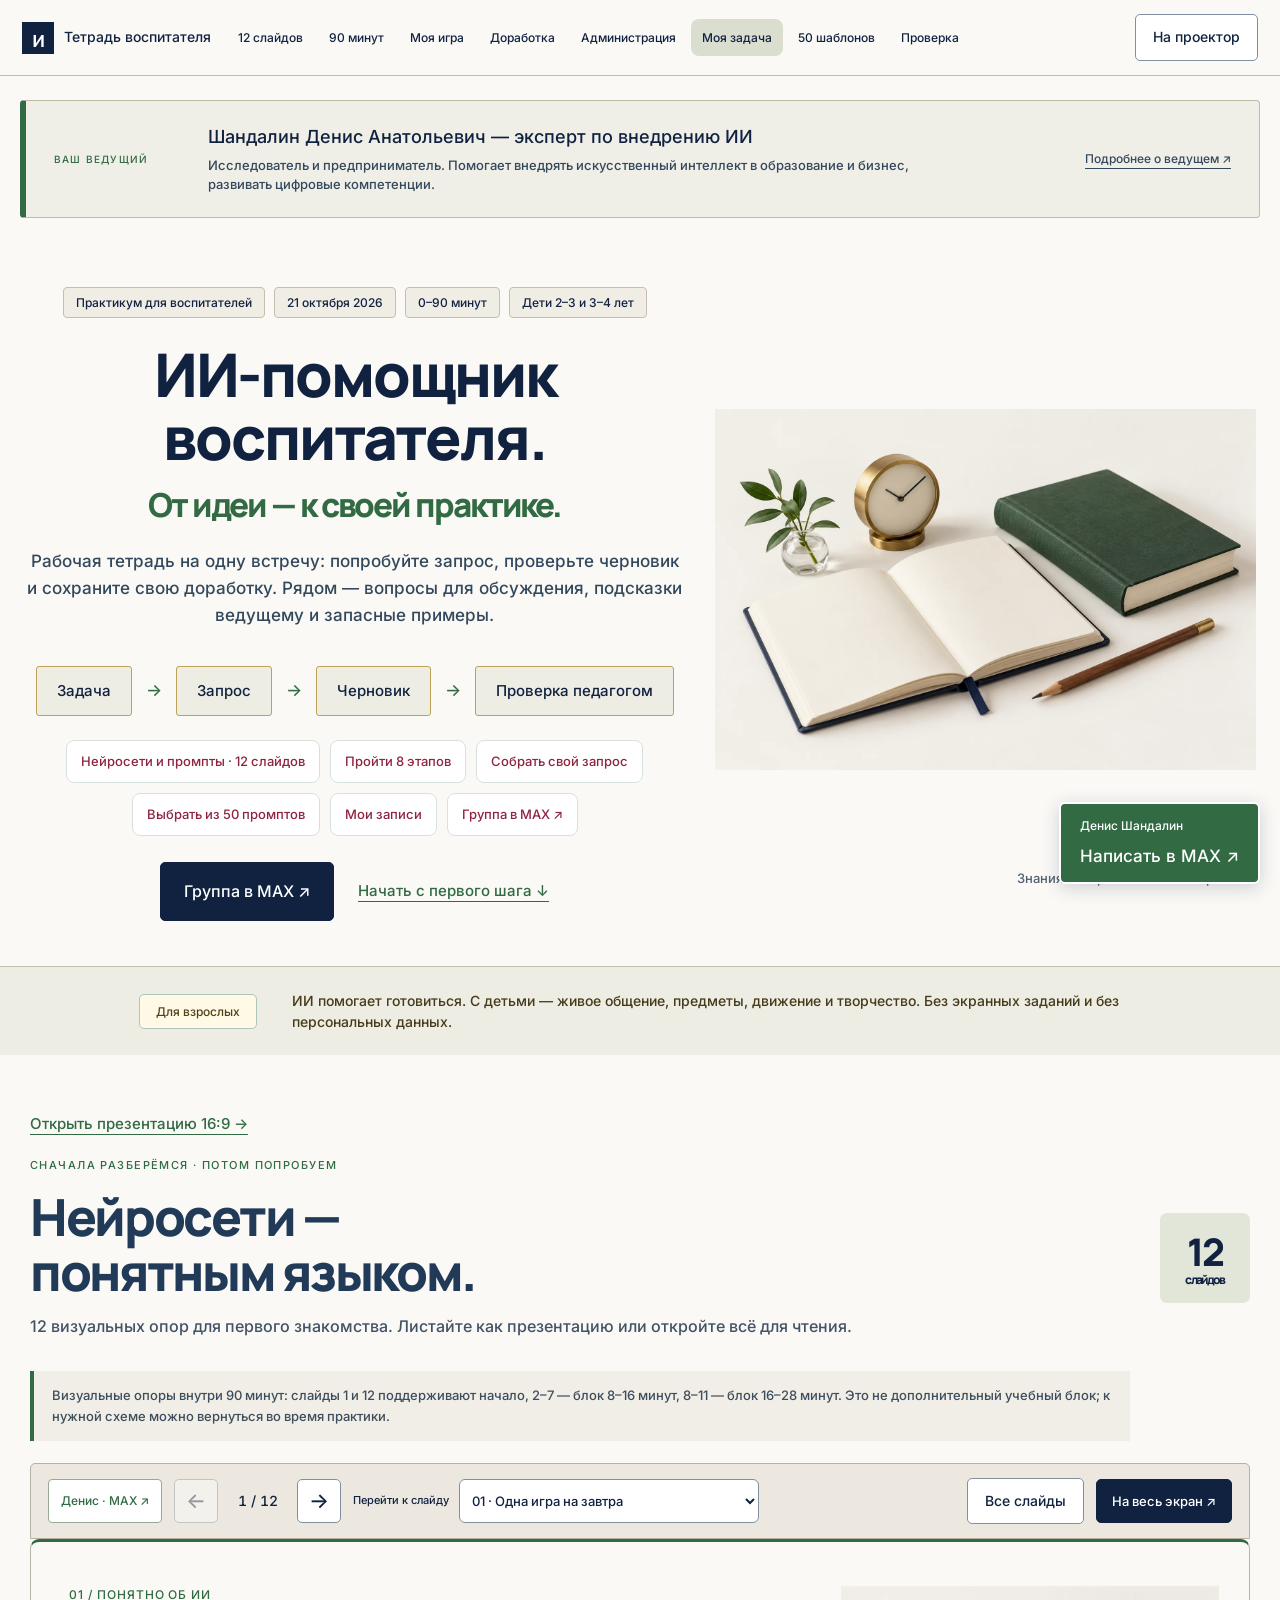
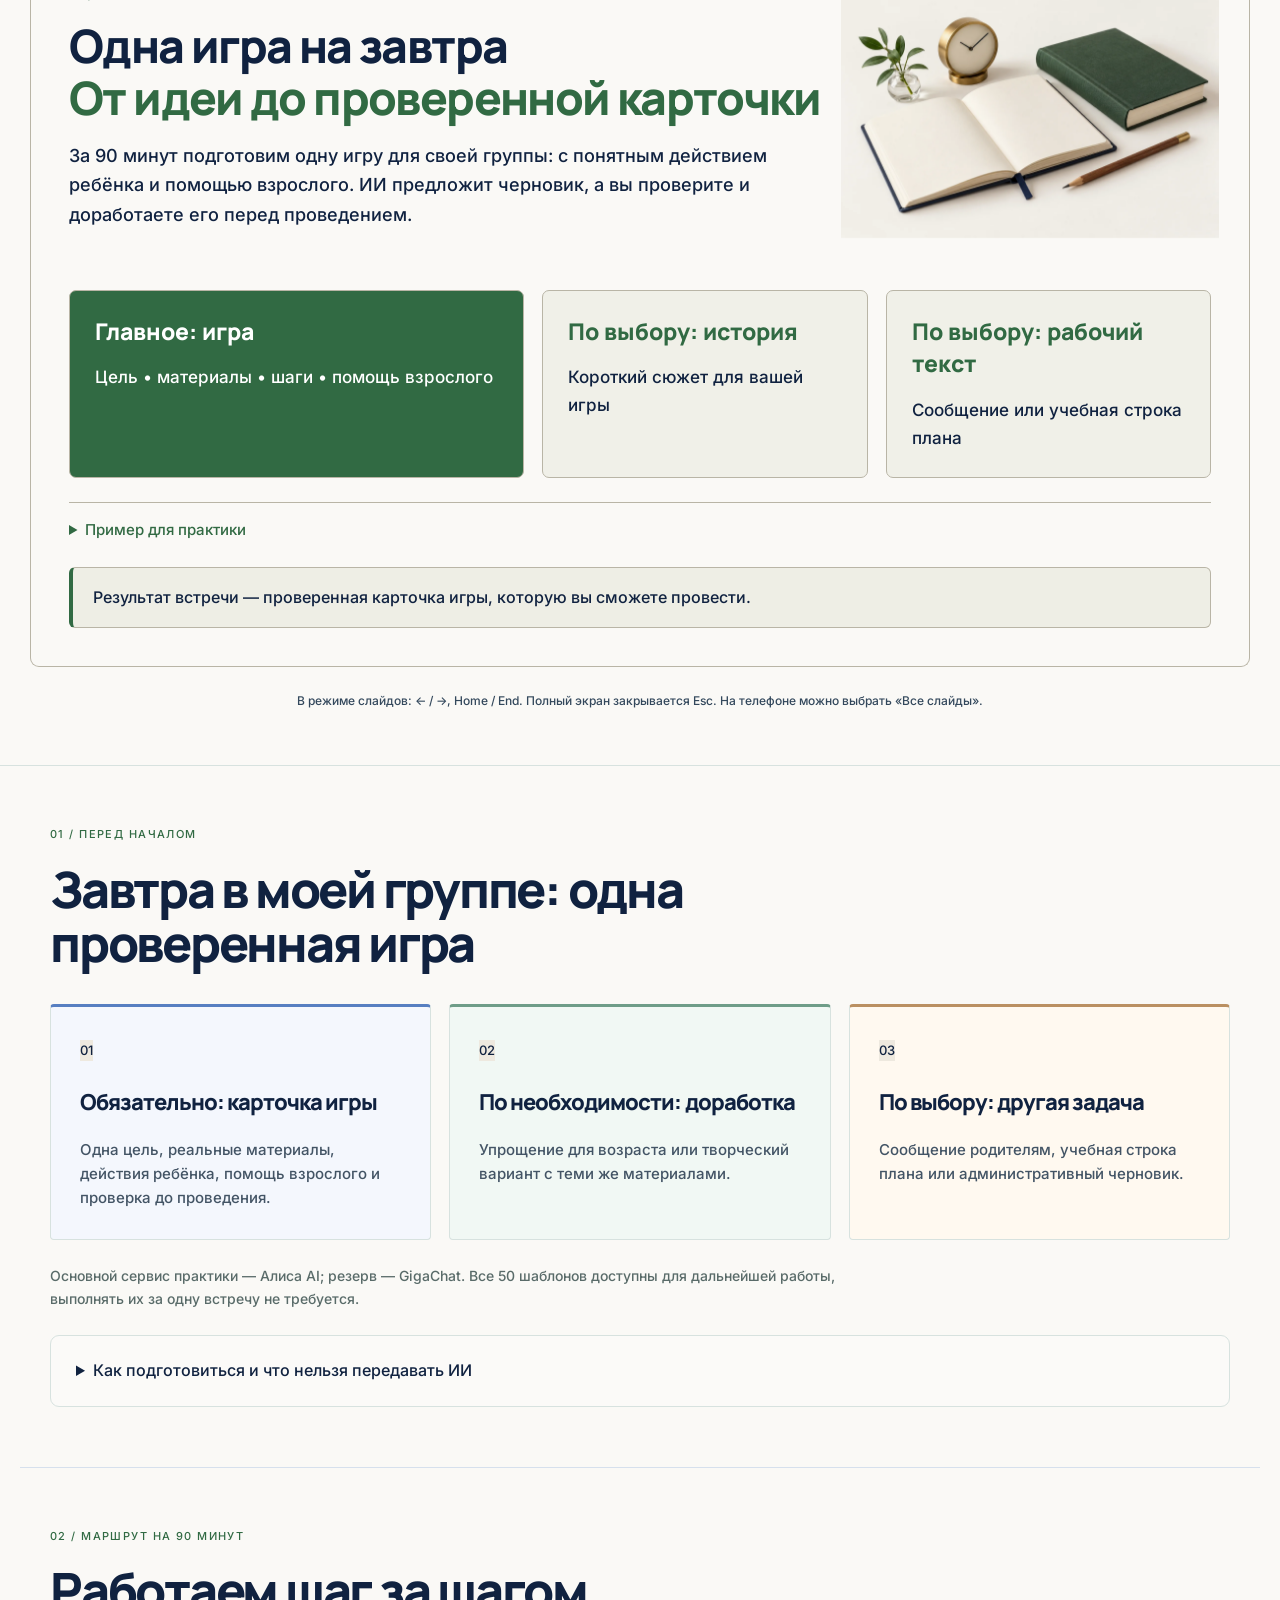
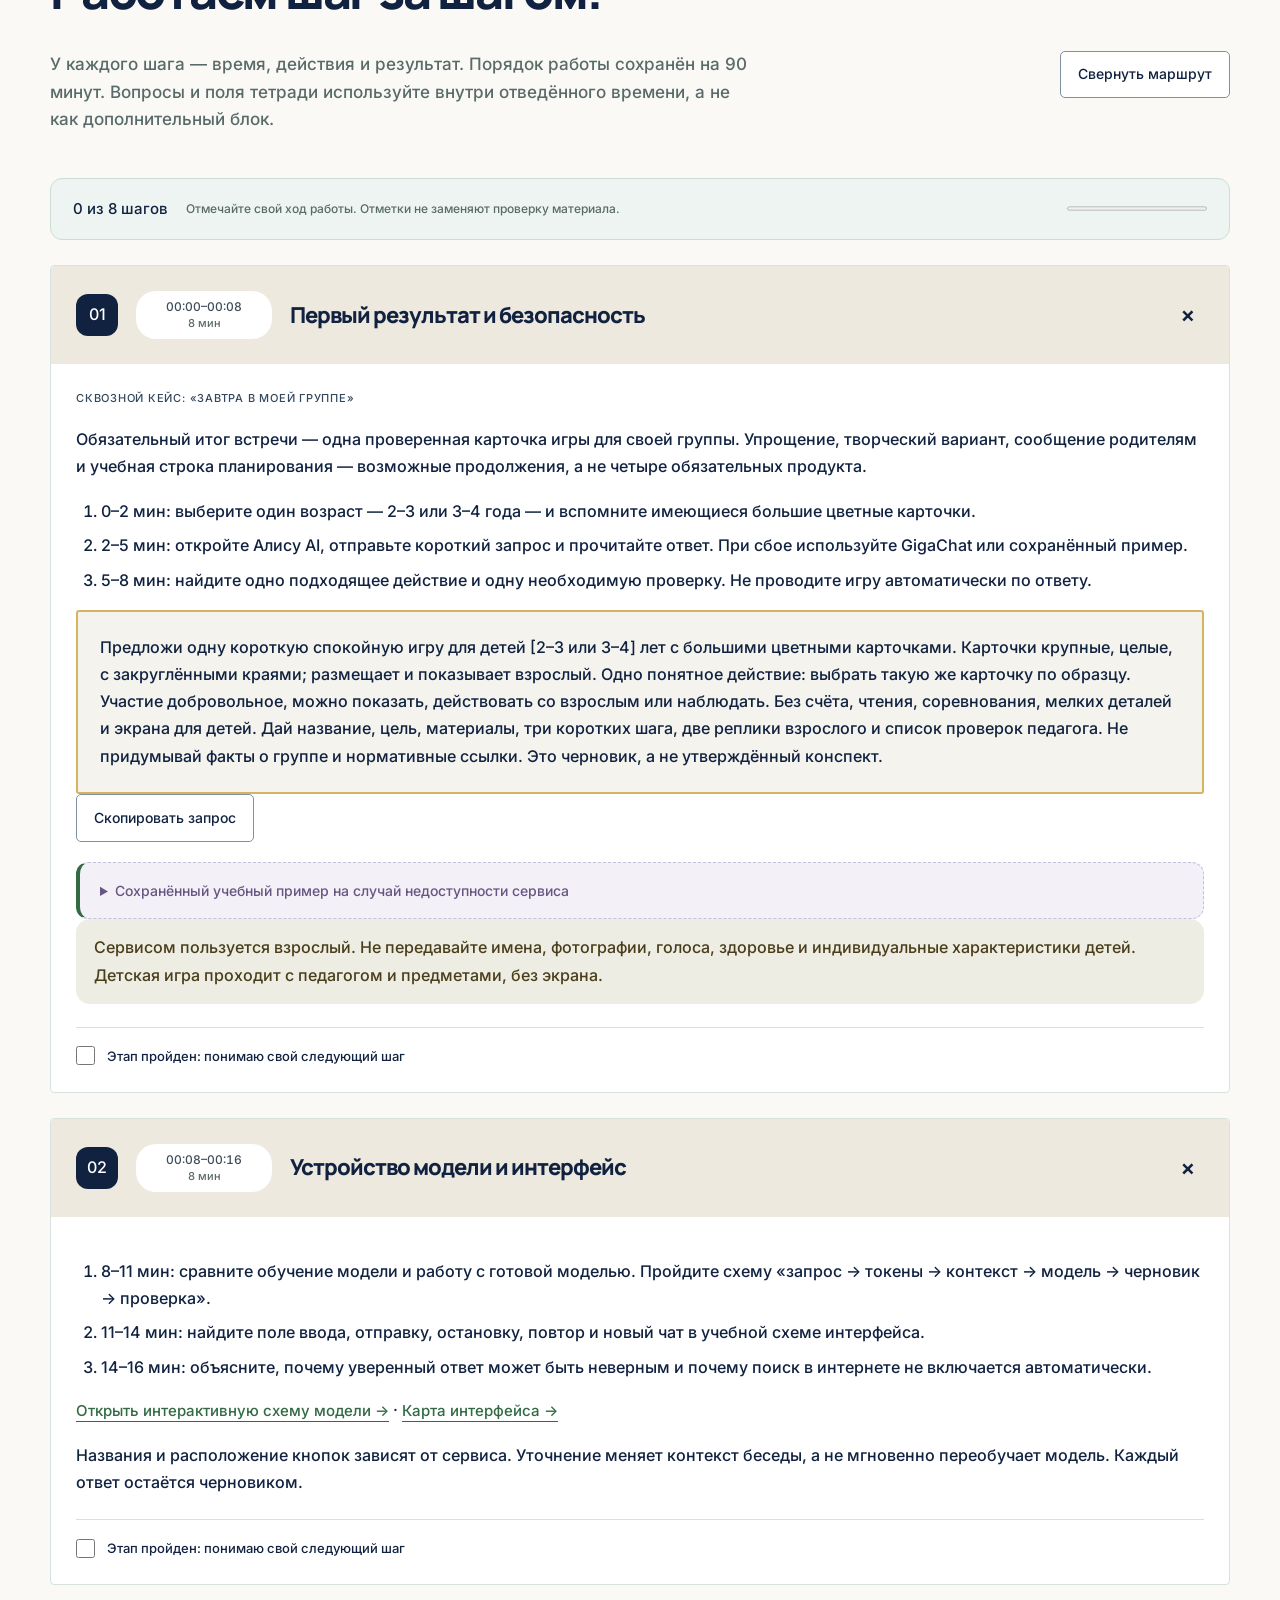
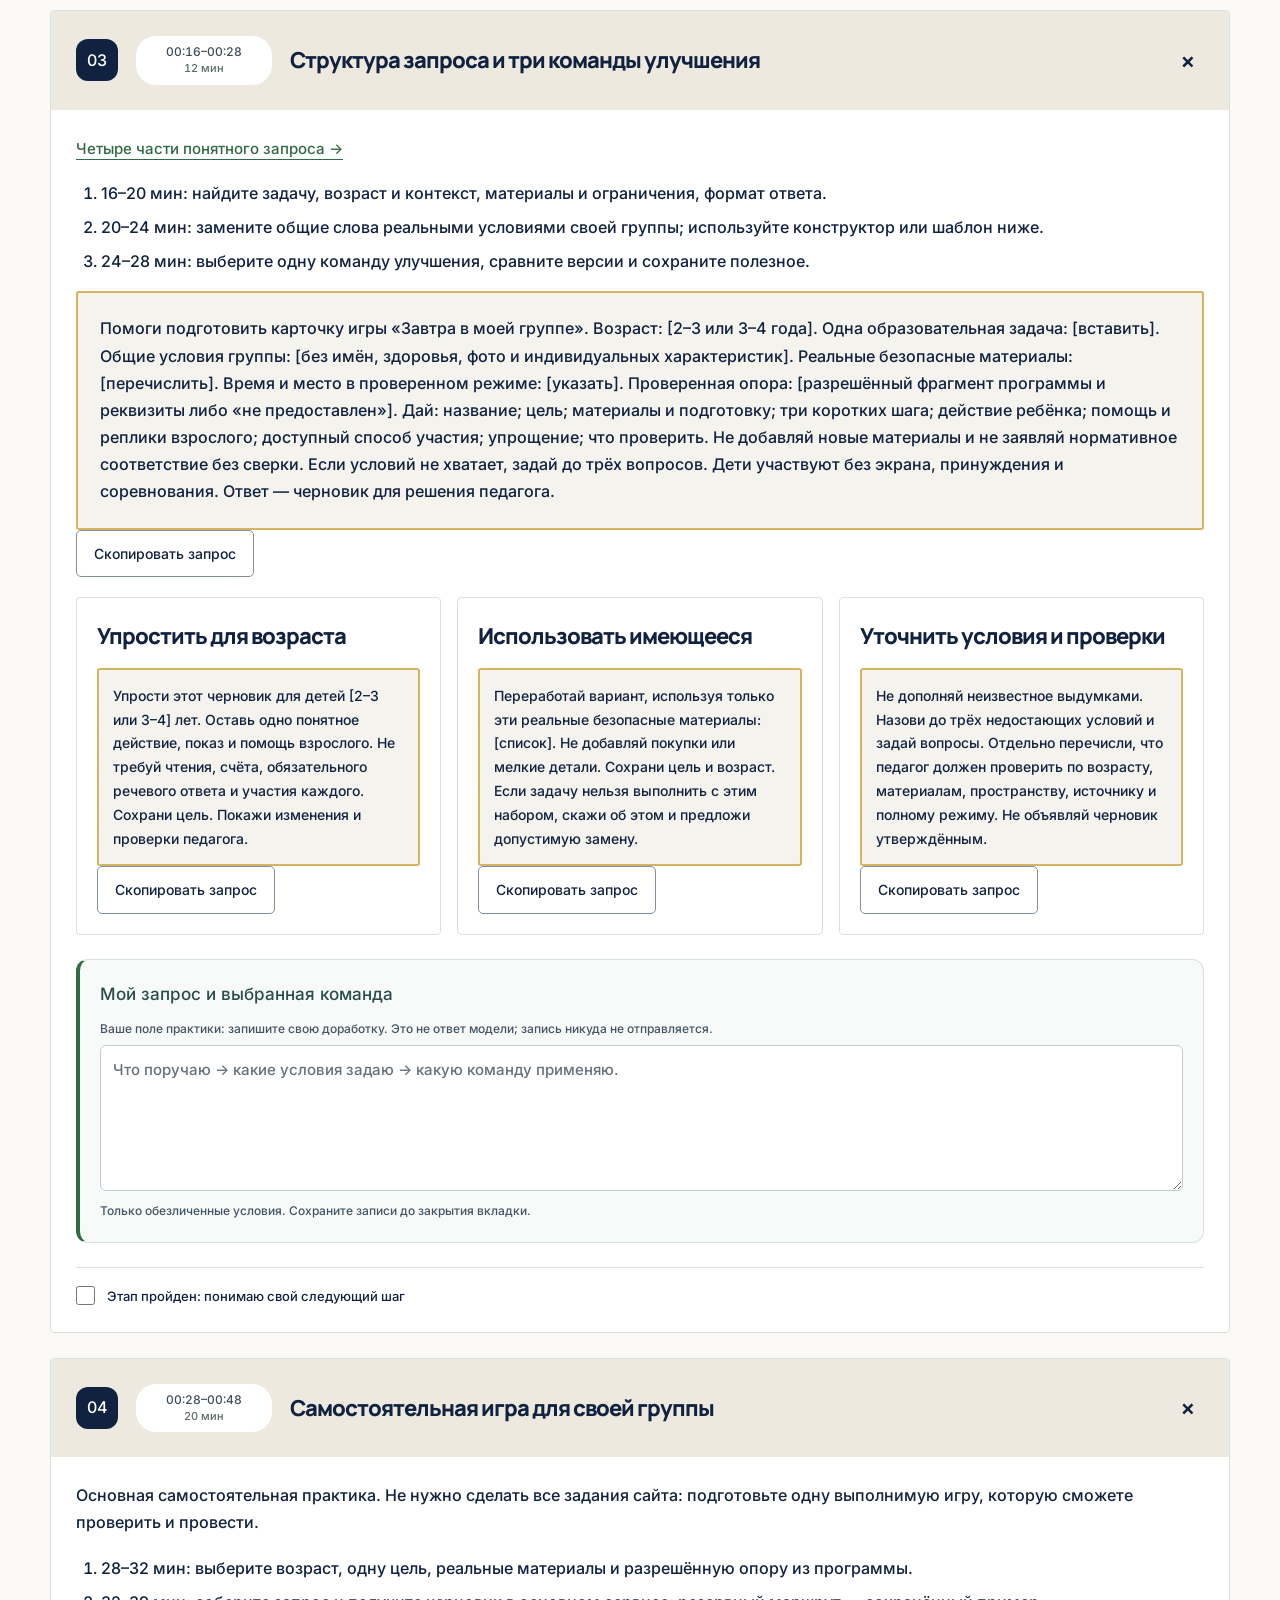
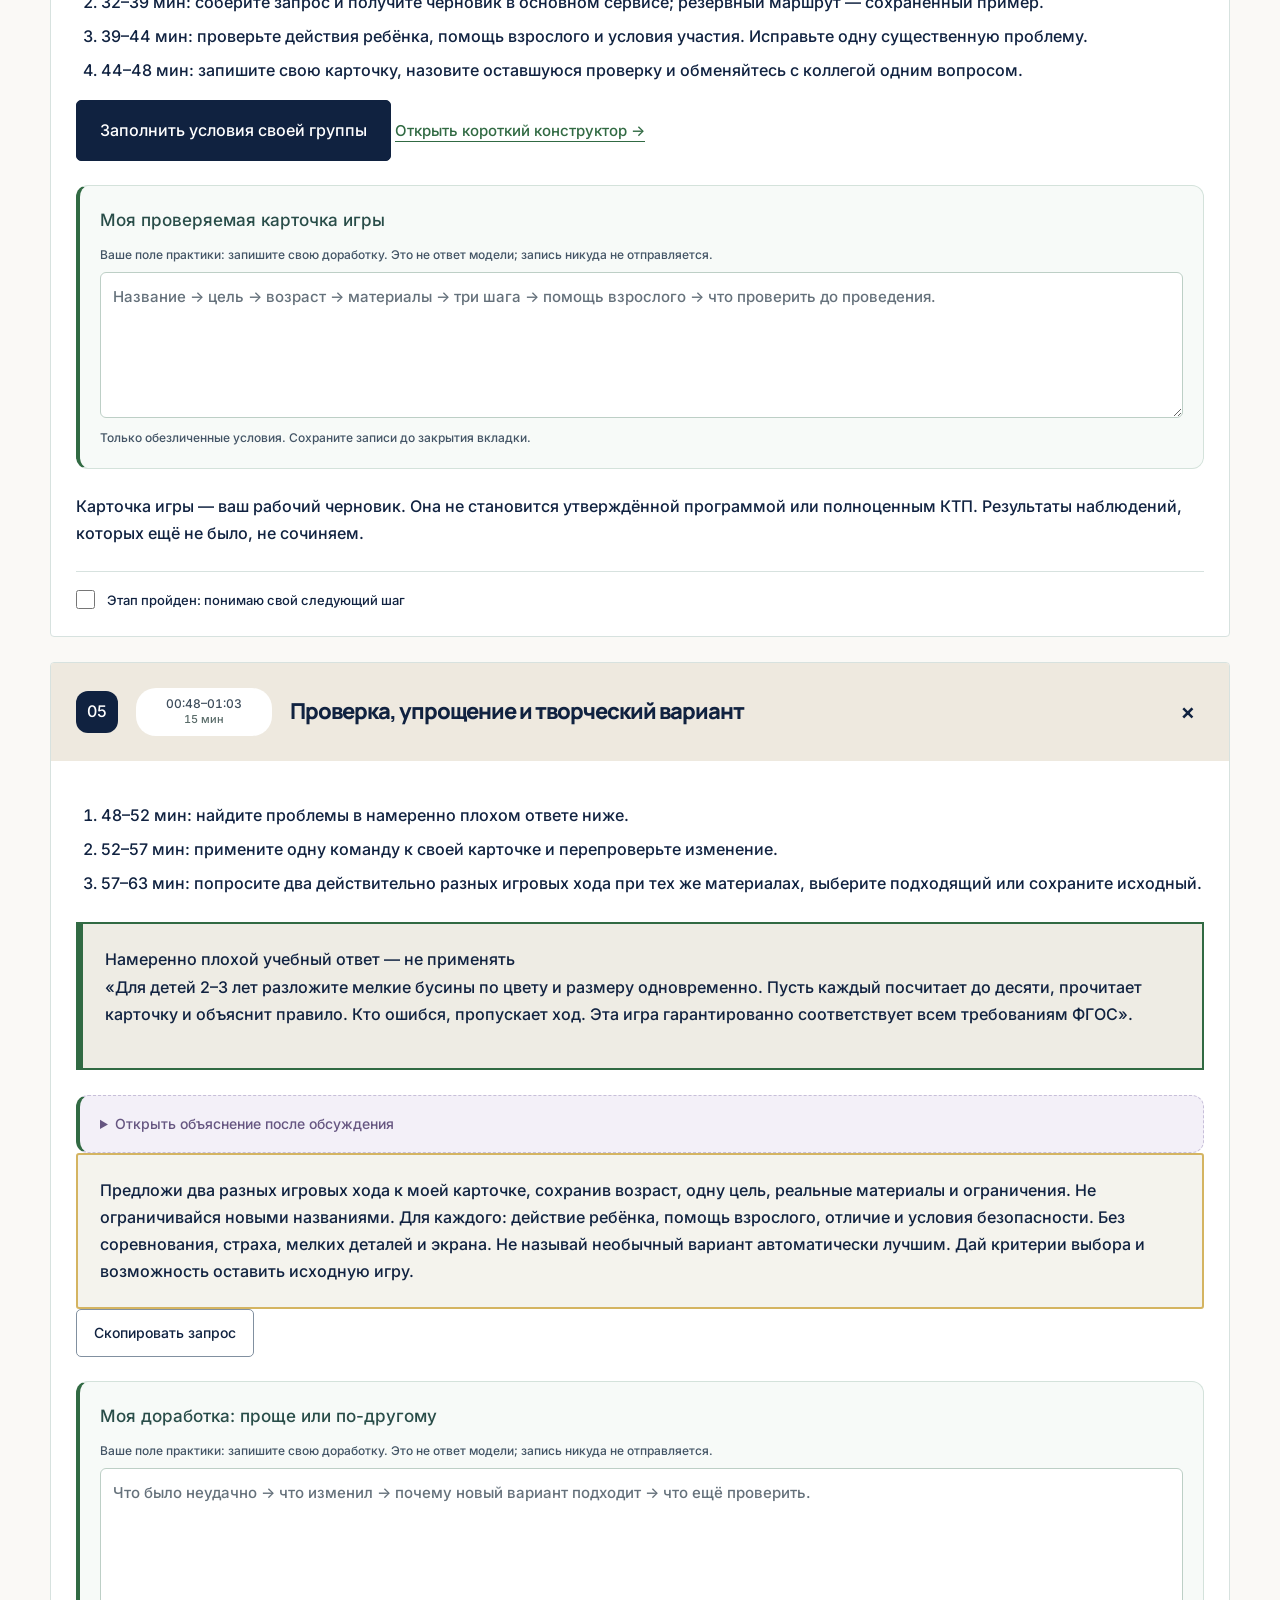
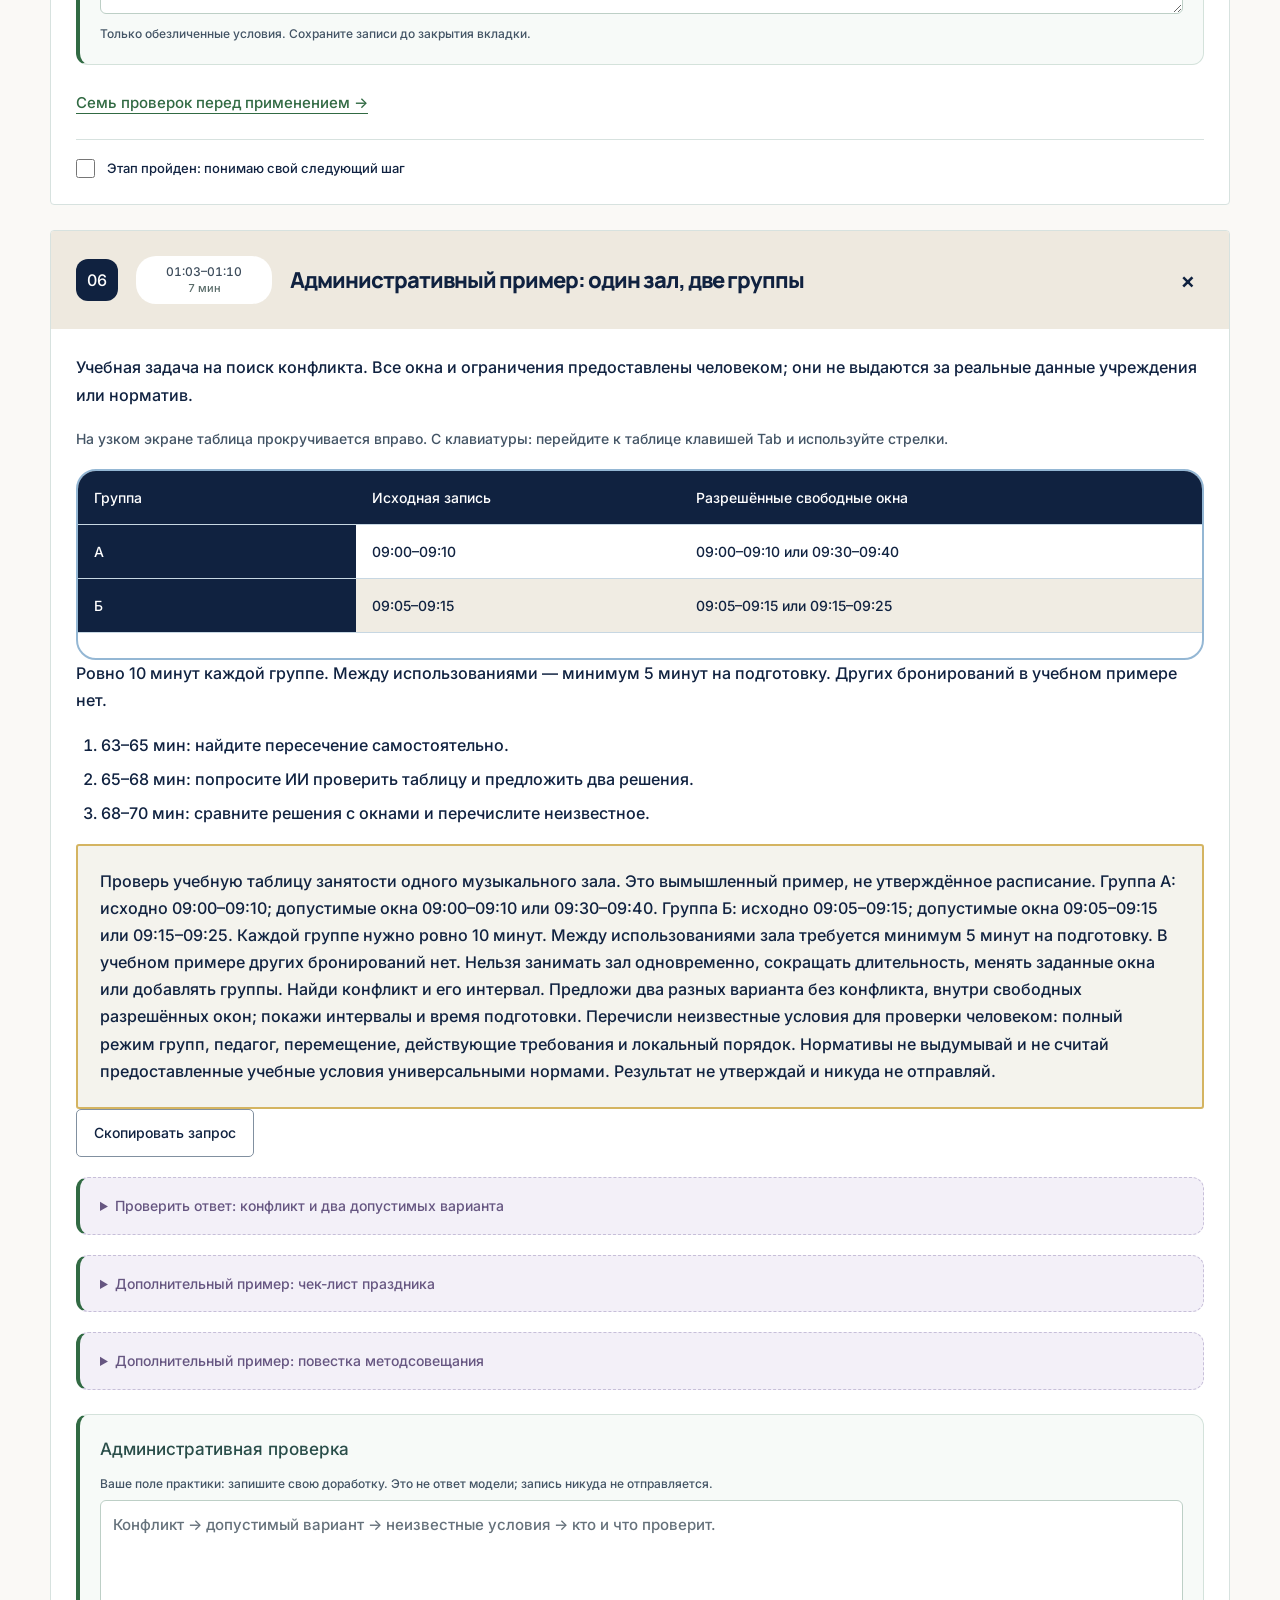
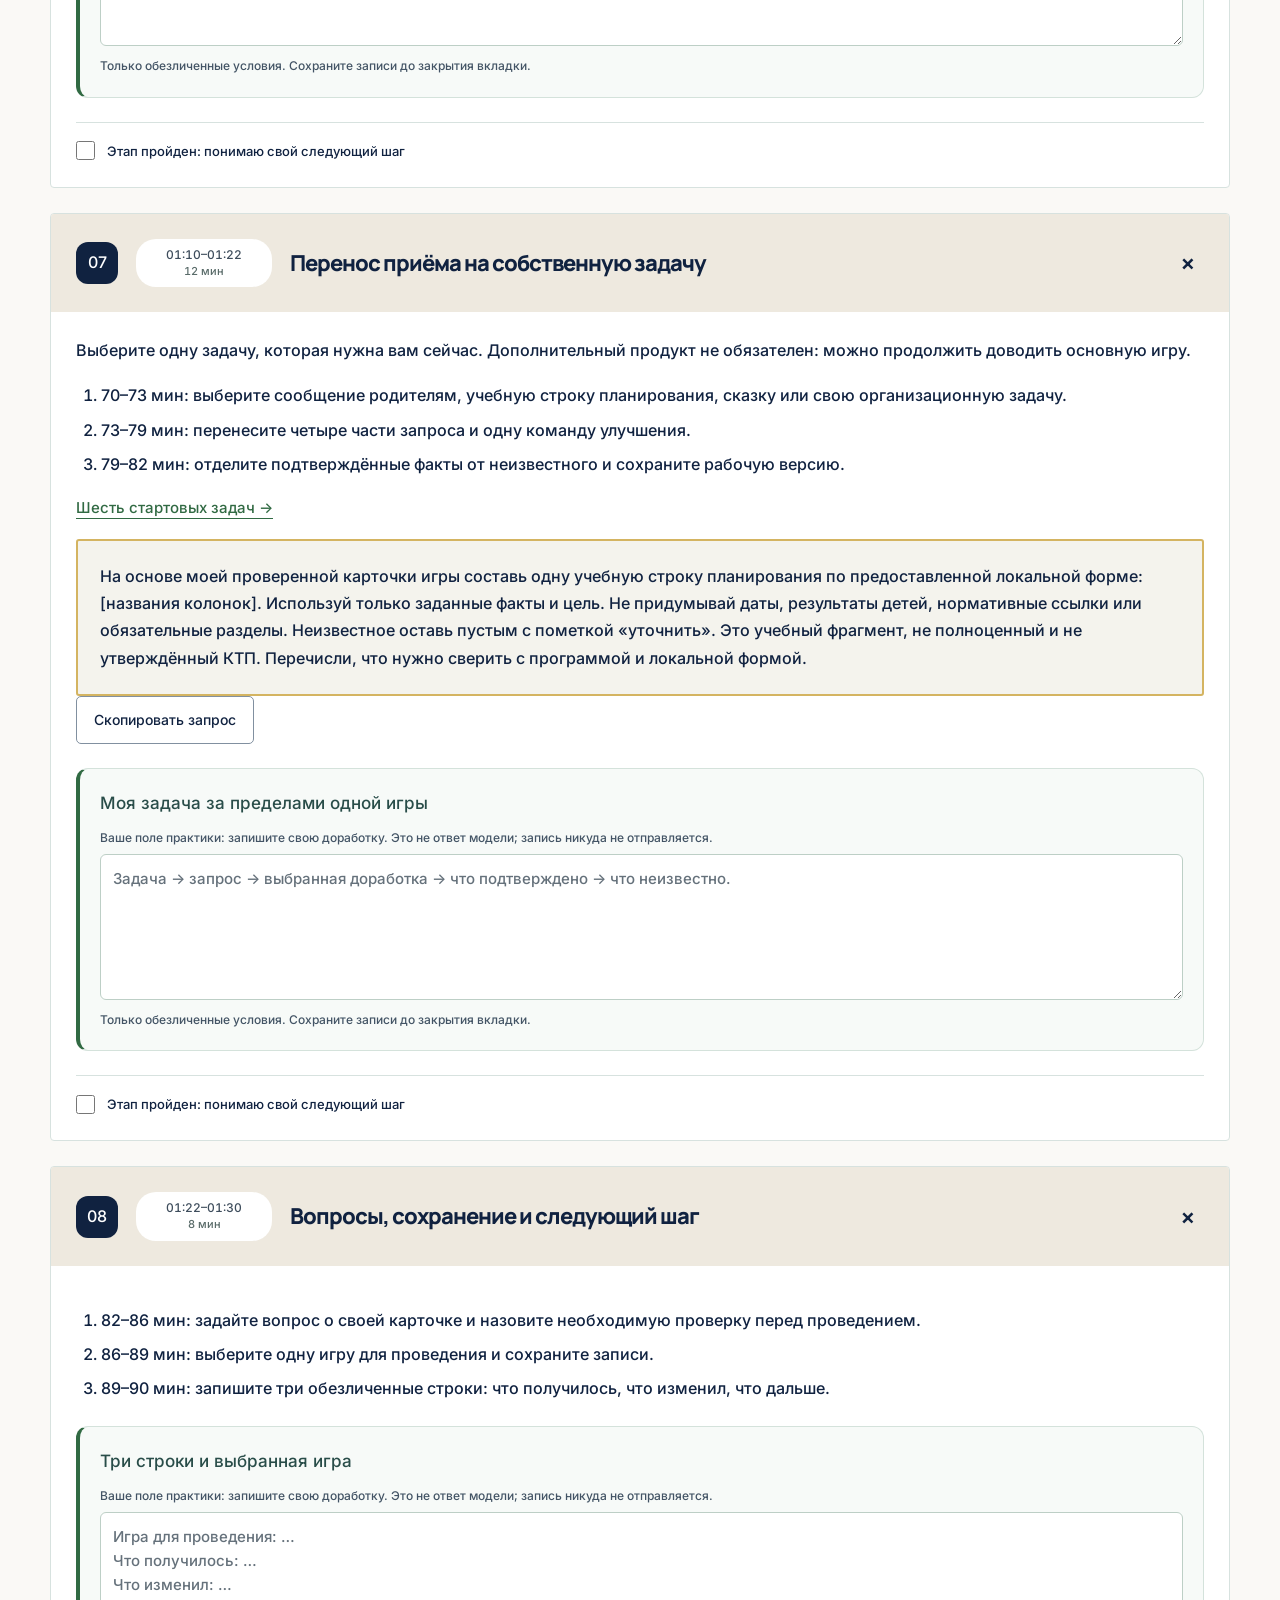
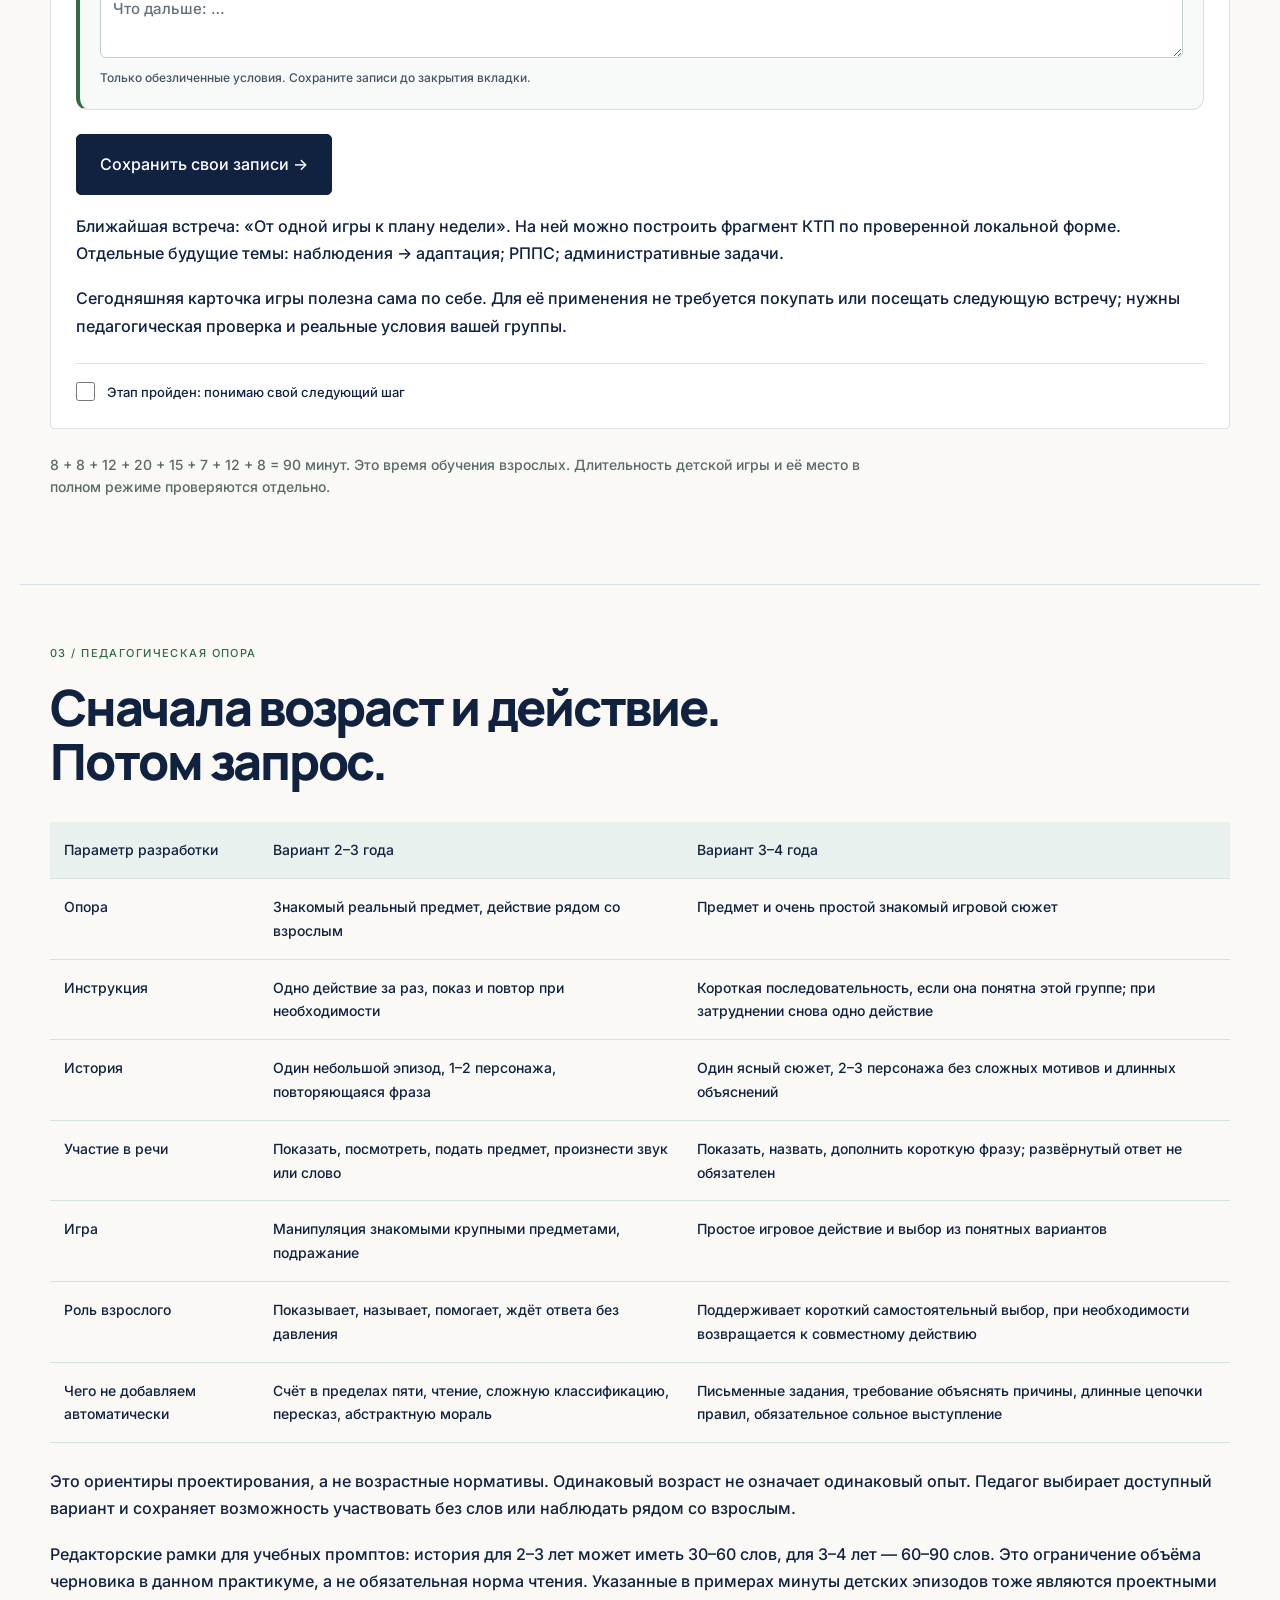
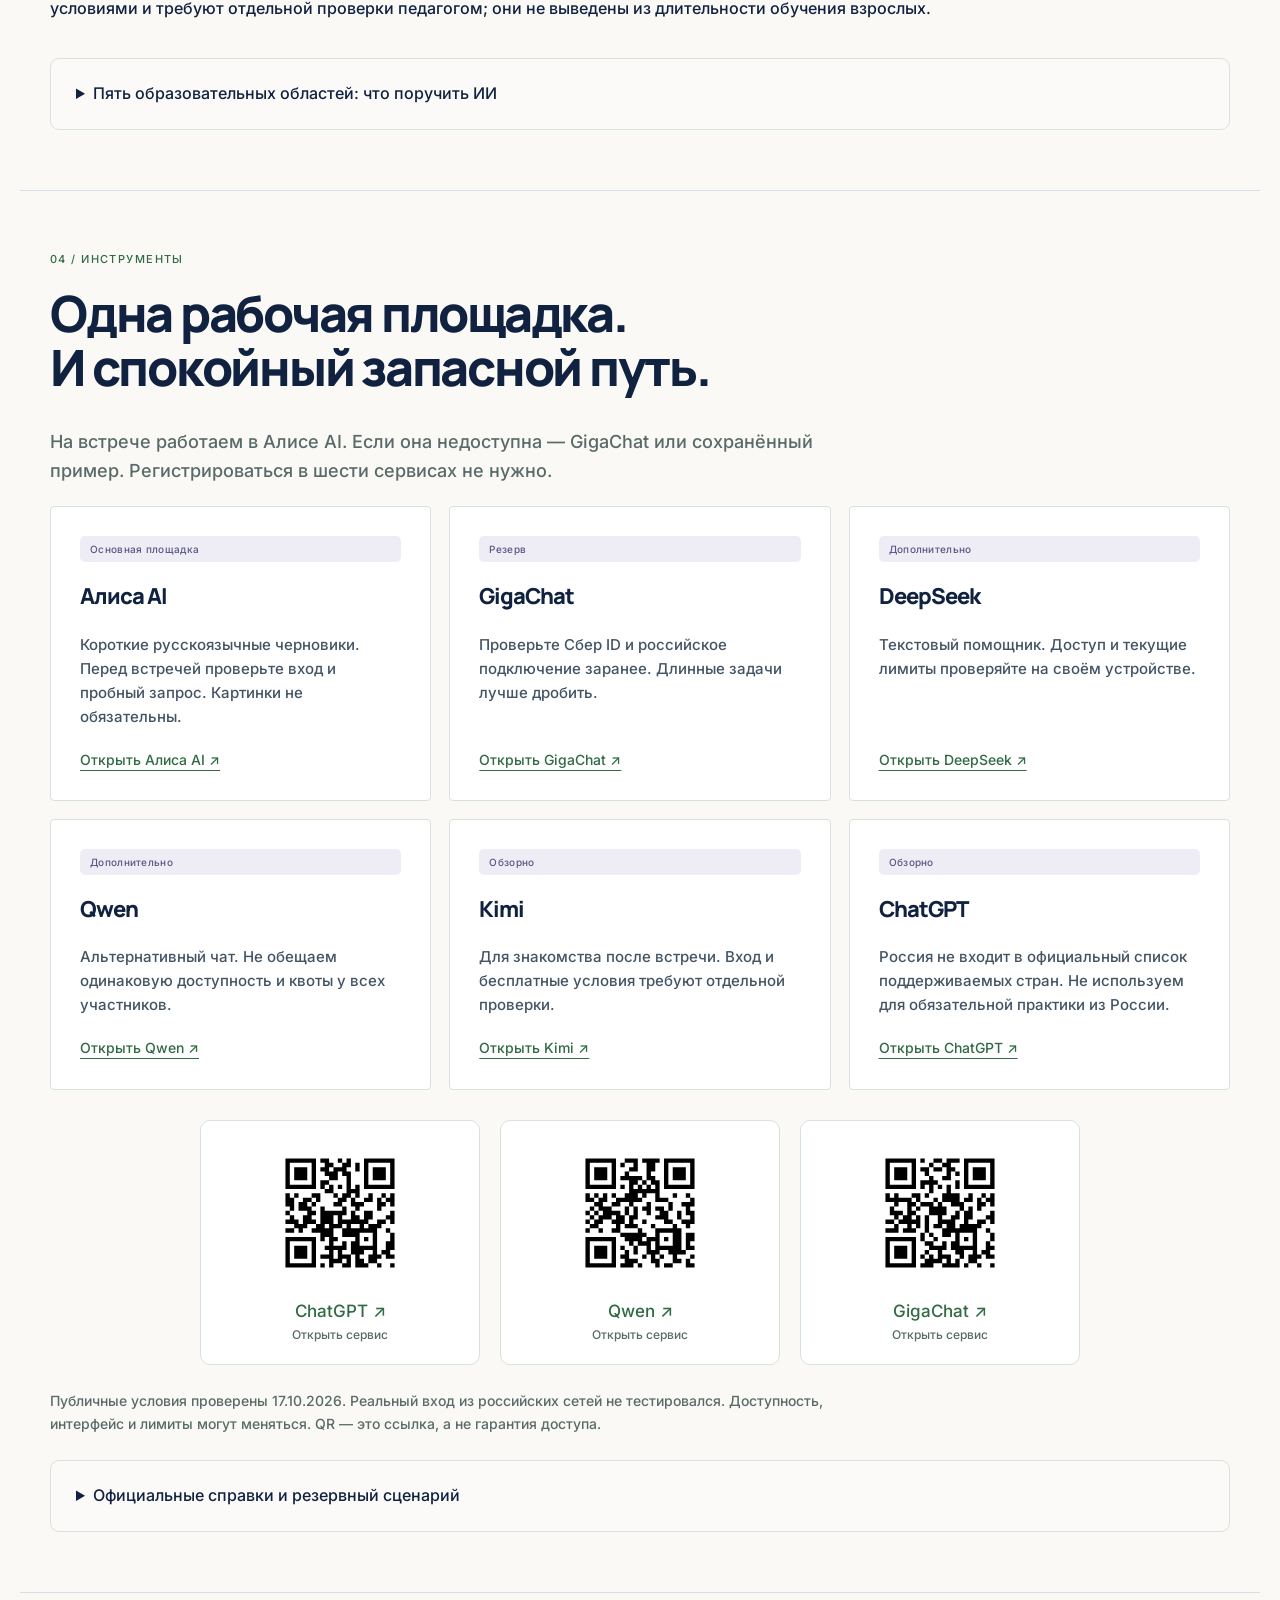
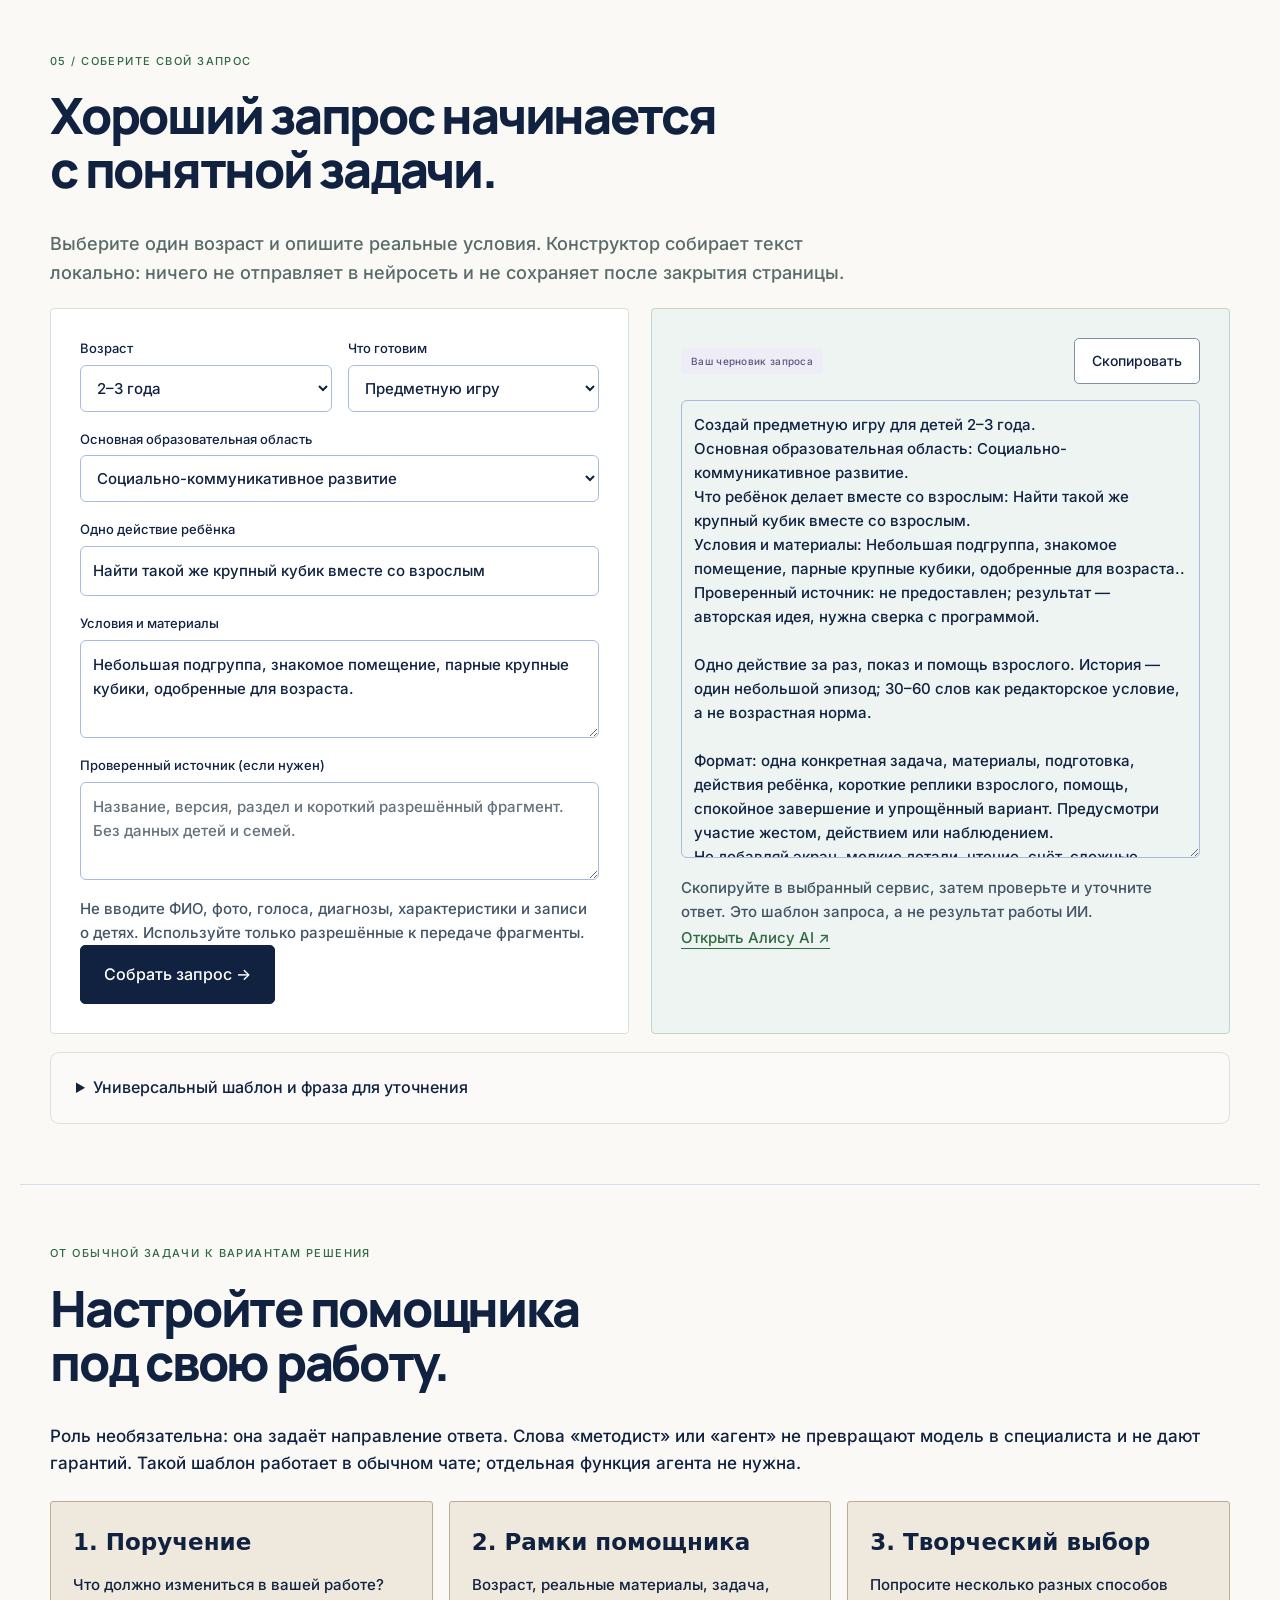
==== commit 510209b5: "Publish v5 reference-based slides with expanded explanations and diagrams" ====
--- a/index.html
+++ b/index.html
@@ -1,24 +1,12 @@
-<!doctype html><html lang="ru"><head><meta charset="UTF-8"><meta name="viewport" content="width=device-width,initial-scale=1"><meta name="theme-color" content="#1764bd"><meta name="description" content="90-минутный практикум для воспитателей: ИИ для подготовки материалов детям 2–3 и 3–4 лет. 50 промптов, конструктор, примеры и проверка педагогом."><title>Рабочая тетрадь · ИИ-помощник воспитателя · 90 минут</title><link rel="icon" href="assets/favicon.svg" type="image/svg+xml"><link rel="stylesheet" href="styles.css"><link rel="stylesheet" href="intro-slides.css"><link rel="stylesheet" href="educator-lab.css"><link rel="stylesheet" href="editorial.css"><script src="app.js" defer></script><script src="intro-slides.js" defer></script><script src="educator-lab.js" defer></script><script src="role-helper.js" defer></script><script src="architecture.js" defer></script></head><body><a class="skip" href="#main">К содержанию</a><header class="topbar"><a class="brand" href="#"><span class="brand-icon">и</span> Тетрадь воспитателя</a><nav aria-label="Основная навигация"><a href="#intro-slides">12 слайдов</a><a href="#route">90 минут</a><a href="#step-3">Моя игра</a><a href="#step-4">Доработка</a><a href="#step-5">Администрация</a><a href="#step-6">Моя задача</a><a href="#library">50 шаблонов</a><a href="#check">Проверка</a></nav><button id="projector" class="quiet" aria-pressed="false">На проектор</button></header><main id="main"><section class="intro"><div class="intro-label">ВАШ ВЕДУЩИЙ</div><div><strong>Шандалин Денис Анатольевич — эксперт по внедрению ИИ</strong><p>Исследователь и предприниматель. Помогает внедрять искусственный интеллект в образование и бизнес, развивать цифровые компетенции.</p></div><a href="https://smit1980.github.io/vizitkaSD/" target="_blank" rel="noopener noreferrer">Подробнее о ведущем ↗</a></section><section class="hero workbook-hero"><div class="hero-copy"><div class="workbook-badges"><span>Практикум для воспитателей</span><span>21 октября 2026</span><span>0–90 минут</span><span>Дети 2–3 и 3–4 лет</span></div><h1><span class="title-blue">ИИ-помощник</span><br><span class="title-purple">воспитателя.</span><br><em><span>От идеи</span> — <span>к своей практике.</span></em></h1><p class="hero-lead">Рабочая тетрадь на одну встречу: попробуйте запрос, проверьте черновик и сохраните свою доработку. Рядом — вопросы для обсуждения, подсказки ведущему и запасные примеры.</p><div class="workbook-formula"><span>Задача</span><b>→</b><span>Запрос</span><b>→</b><span>Черновик</span><b>→</b><span>Проверка педагогом</span></div><nav class="workbook-contents" aria-label="Быстрый старт"><a href="#intro-slides">Нейросети и промпты · 12 слайдов</a><a href="#route">Пройти 8 этапов</a><a href="#builder">Собрать свой запрос</a><a href="#library">Выбрать из 50 промптов</a><a href="#notes-summary">Мои записи</a><a href="#community">Группа в MAX ↗</a></nav><div class="hero-actions"><a class="button" href="https://max.ru/join/WWR_dfNXSUyW-a0xuiRjyf4OByF07DYHxrFYOJDwZ8M" target="_blank" rel="noopener noreferrer">Группа в MAX ↗</a><a class="text-link" href="#step-0">Начать с первого шага ↓</a></div></div><figure class="festive-hero-art"><img src="assets/editorial/slide-01.webp" alt="Студийный фотоколлаж с книгой и часами: идеи помогают освободить время"><figcaption>Знания • творчество • ваша практика</figcaption></figure></section><div class="safety-strip"><span>Для взрослых</span><p>ИИ помогает готовиться. С детьми — живое общение, предметы, движение и творчество. Без экранных заданий и без персональных данных.</p></div><section id="intro-slides" class="section intro-deck" aria-label="12 вводных слайдов о нейросетях и промптах">
+<!doctype html><html lang="ru"><head><meta charset="UTF-8"><meta name="viewport" content="width=device-width,initial-scale=1"><meta name="theme-color" content="#1764bd"><meta name="description" content="90-минутный практикум для воспитателей: ИИ для подготовки материалов детям 2–3 и 3–4 лет. 50 промптов, конструктор, примеры и проверка педагогом."><title>Рабочая тетрадь · ИИ-помощник воспитателя · 90 минут</title><link rel="icon" href="assets/favicon.svg" type="image/svg+xml"><link rel="stylesheet" href="styles.css"><link rel="stylesheet" href="intro-slides.css"><link rel="stylesheet" href="educator-lab.css"><link rel="stylesheet" href="editorial.css"><script src="app.js" defer></script><script src="intro-slides.js" defer></script><script src="educator-lab.js" defer></script><script src="role-helper.js" defer></script><script src="architecture.js" defer></script></head><body><a class="skip" href="#main">К содержанию</a><header class="topbar"><a class="brand" href="#"><span class="brand-icon">и</span> Тетрадь воспитателя</a><nav aria-label="Основная навигация"><a href="#intro-slides">12 слайдов</a><a href="#route">90 минут</a><a href="#step-3">Моя игра</a><a href="#step-4">Доработка</a><a href="#step-5">Администрация</a><a href="#step-6">Моя задача</a><a href="#library">50 шаблонов</a><a href="#check">Проверка</a></nav><button id="projector" class="quiet" aria-pressed="false">На проектор</button></header><main id="main"><section class="intro"><div class="intro-label">ВАШ ВЕДУЩИЙ</div><div><strong>Шандалин Денис Анатольевич — эксперт по внедрению ИИ</strong><p>Исследователь и предприниматель. Помогает внедрять искусственный интеллект в образование и бизнес, развивать цифровые компетенции.</p></div><a href="https://smit1980.github.io/vizitkaSD/" target="_blank" rel="noopener noreferrer">Подробнее о ведущем ↗</a></section><section class="hero workbook-hero"><div class="hero-copy"><div class="workbook-badges"><span>Практикум для воспитателей</span><span>21 октября 2026</span><span>0–90 минут</span><span>Дети 2–3 и 3–4 лет</span></div><h1><span class="title-blue">ИИ-помощник</span><br><span class="title-purple">воспитателя.</span><br><em><span>От идеи</span> — <span>к своей практике.</span></em></h1><p class="hero-lead">Рабочая тетрадь на одну встречу: попробуйте запрос, проверьте черновик и сохраните свою доработку. Рядом — вопросы для обсуждения, подсказки ведущему и запасные примеры.</p><div class="workbook-formula"><span>Задача</span><b>→</b><span>Запрос</span><b>→</b><span>Черновик</span><b>→</b><span>Проверка педагогом</span></div><nav class="workbook-contents" aria-label="Быстрый старт"><a href="#intro-slides">Нейросети и промпты · 12 слайдов</a><a href="#route">Пройти 8 этапов</a><a href="#builder">Собрать свой запрос</a><a href="#library">Выбрать из 50 промптов</a><a href="#notes-summary">Мои записи</a><a href="#community">Группа в MAX ↗</a></nav><div class="hero-actions"><a class="button" href="https://max.ru/join/WWR_dfNXSUyW-a0xuiRjyf4OByF07DYHxrFYOJDwZ8M" target="_blank" rel="noopener noreferrer">Группа в MAX ↗</a><a class="text-link" href="#step-0">Начать с первого шага ↓</a></div></div><figure class="festive-hero-art"><img src="assets/academic-v5/slide-01.webp" alt="Книга и часы в спокойной рабочей композиции: идеи помогают освободить время"><figcaption>Знания • творчество • ваша практика</figcaption></figure></section><div class="safety-strip"><span>Для взрослых</span><p>ИИ помогает готовиться. С детьми — живое общение, предметы, движение и творчество. Без экранных заданий и без персональных данных.</p></div><section id="intro-slides" class="section intro-deck" aria-label="12 вводных слайдов о нейросетях и промптах">
 <p><a class="text-link" href="presentation.html">Открыть презентацию 16:9 →</a></p><div class="intro-deck-heading"><div><span class="eyebrow">СНАЧАЛА РАЗБЕРЁМСЯ · ПОТОМ ПОПРОБУЕМ</span><h2><span class="title-blue">Нейросети</span> —<br><span class="title-purple">понятным</span> <span class="title-green">языком.</span></h2><p>12 визуальных опор для первого знакомства. Листайте как презентацию или откройте всё для чтения.</p></div><span class="intro-deck-stamp">12<br><small>слайдов</small></span></div>
 <p class="intro-timing">Визуальные опоры внутри 90 минут: слайды 1 и 12 поддерживают начало, 2–7 — блок 8–16 минут, 8–11 — блок 16–28 минут. Это не дополнительный учебный блок; к нужной схеме можно вернуться во время практики.</p>
-<div class="intro-toolbar"><a class="presenter-mini-contact" href="https://max.ru/u/f9LHodD0cOKmKhEZQxp7q5VAn-9irEir1c-US0aajUpvyuu728qwkqh1Ca4" target="_blank" rel="noopener noreferrer">Денис · MAX ↗</a><div class="intro-pager"><button type="button" class="quiet" id="intro-prev" aria-label="Предыдущий вводный слайд">←</button><span id="intro-count" aria-live="polite">1 / 12</span><button type="button" class="quiet" id="intro-next" aria-label="Следующий вводный слайд">→</button></div><label class="intro-select-label">Перейти к слайду<select id="intro-select" aria-label="Выбрать вводный слайд"></select></label><button type="button" class="quiet" id="intro-read" aria-pressed="false">Все слайды</button><button type="button" class="button" id="intro-screen" aria-pressed="false">На весь экран ↗</button></div>
+<div class="intro-toolbar"><a class="presenter-mini-contact" href="https://max.ru/u/f9LHodD0cOKmKhEZQxp7q5VAn-9irEir1c-US0aajUpvyuu728qwkqh1Ca4" target="_blank" rel="noopener noreferrer">Денис · MAX ↗</a><div class="intro-pager"><button type="button" class="quiet" id="intro-prev" aria-label="Предыдущий вводный слайд">←</button><span id="intro-count" aria-live="polite">1 / 12</span><button type="button" class="quiet" id="intro-next" aria-label="Следующий вводный слайд">→</button></div><label class="intro-select-label">Перейти к слайду<select id="intro-select" aria-label="Выбрать вводный слайд"><option value="0">01 · Одна игра на завтра</option><option value="1">02 · Модель и чат — разные вещи</option><option value="2">03 · Обучение и ответ — два процесса</option><option value="3">04 · Ответ создаётся по частям</option><option value="4">05 · Уверенный ответ может ошибаться</option><option value="5">06 · Четыре места в окне чата</option><option value="6">07 · Продолжайте и уточняйте беседу</option><option value="7">08 · Промпт — понятное задание</option><option value="8">09 · Соберём запрос из четырёх частей</option><option value="9">10 · Заменяйте общие слова условиями</option><option value="10">11 · Исправляйте понятную проблему</option><option value="11">12 · Без данных детей</option></select></label><button type="button" class="quiet" id="intro-read" aria-pressed="false">Все слайды</button><button type="button" class="button" id="intro-screen" aria-pressed="false">На весь экран ↗</button></div>
 <div class="intro-slides">
-<article class="intro-slide intro-blue" id="intro-1" data-title="Что унесём с собой" tabindex="-1"><img class="editorial-slide-art" src="assets/editorial/slide-01.webp" alt="" aria-hidden="true" loading="lazy"><header><span class="intro-slide-tag">01 / НАЧИНАЕМ С ВАШЕЙ ЗАДАЧИ</span><h3>Меньше чистого листа.<br><em>Больше времени на детей.</em></h3><p class="intro-slide-lead">ИИ помогает подготовить материал. Педагог решает, подходит ли он конкретной группе.</p></header><div class="intro-outcomes"><div class="intro-outcome"><svg viewBox="0 0 140 100" role="img" aria-label="Открытая книга"><path d="M15 20Q40 10 70 25Q100 10 125 20V85Q100 75 70 90Q40 75 15 85Z" fill="#fff" stroke="currentColor" stroke-width="4"/><path d="M70 25V90M28 37l29 4m-29 13 29 4m26-17 29-4m-29 21 29-4" stroke="currentColor" stroke-width="3"/></svg><b>Можно дополнить: история</b><span>Один понятный эпизод</span></div><div class="intro-outcome"><svg viewBox="0 0 140 100" role="img" aria-label="Крупные геометрические предметы"><rect x="15" y="45" width="44" height="44" rx="6" fill="#fff" stroke="currentColor" stroke-width="4"/><circle cx="100" cy="65" r="24" fill="#fff" stroke="currentColor" stroke-width="4"/><path d="m50 36 23-31 23 31Z" fill="currentColor"/></svg><b>Главное: игра</b><span>Действие и помощь взрослого</span></div><div class="intro-outcome"><svg viewBox="0 0 140 100" role="img" aria-label="Рабочая заметка"><rect x="32" y="8" width="76" height="84" rx="8" fill="#fff" stroke="currentColor" stroke-width="4"/><path d="M48 32h45M48 49h32M48 66h38" stroke="currentColor" stroke-width="4" stroke-linecap="round"/></svg><b>По выбору: рабочий текст</b><span>Сообщение или учебная строка плана</span></div></div><div class="intro-takeaway"><b>Ваш результат:</b> одна проверенная карточка игры; другие материалы — по вашей задаче.</div></article>
-<article class="intro-slide intro-violet" id="intro-2" data-title="ИИ, модель и сервис" tabindex="-1"><img class="editorial-slide-art" src="assets/editorial/slide-02.webp" alt="" aria-hidden="true" loading="lazy"><header><span class="intro-slide-tag">02 / ТРИ СЛОВА БЕЗ ПУТАНИЦЫ</span><h3>ИИ — широкое понятие.<br><em>LLM работает с языком.</em></h3><p class="intro-slide-lead">Модель и приложение — разные вещи. Сервис даёт удобный доступ к модели и дополнительным инструментам.</p></header><div class="intro-taxonomy"><div class="intro-ai-universe"><span>ИСКУССТВЕННЫЙ ИНТЕЛЛЕКТ</span><div class="intro-ai-branch"><b>Модели для языка</b><div class="intro-llm-core"><strong>LLM</strong><small>Большая языковая модель</small></div></div><div class="intro-other-ai">Другие задачи: изображения,<br>звук, прогнозирование</div></div><div class="intro-service-layer"><span class="intro-big-arrow">→</span><div><b>Чат-сервис</b><p>Окно переписки<br>+ доступные модели<br>+ инструменты</p><small>Состав зависит от сервиса.</small></div></div></div><div class="intro-takeaway"><b>По-простому:</b> LLM — модель; чат — место, где вы с ней работаете.</div></article>
-<article class="intro-slide intro-sage" id="intro-3" data-title="Обучение и ваш запрос" tabindex="-1"><img class="editorial-slide-art" src="assets/editorial/slide-03.webp" alt="" aria-hidden="true" loading="lazy"><header><span class="intro-slide-tag">03 / ДВА РАЗНЫХ ПРОЦЕССА</span><h3>Сначала модель обучают.<br><em>Потом вы задаёте вопрос.</em></h3><p class="intro-slide-lead">При обучении модель настраивает параметры по данным. В чате она использует обученные закономерности и доступный контекст.</p></header><div class="intro-training"><div class="intro-training-lane"><span class="intro-lane-label">ДО ВАШЕЙ РАБОТЫ</span><div class="intro-training-flow"><div class="intro-data-stack"><i></i><i></i><i></i><b>Примеры данных</b></div><span class="intro-big-arrow">→</span><svg viewBox="0 0 180 120" role="img" aria-label="Связанные параметры обучаемой модели"><g fill="none" stroke="#3E7045" stroke-width="2"><path d="M25 20 90 25 155 20M25 20 90 60 155 20M25 60 90 25 155 60M25 60 90 95 155 60M25 100 90 60 155 100M25 100 90 95 155 100M90 25 155 100M90 95 155 20"/></g><g fill="#477f6c"><circle cx="25" cy="20" r="10"/><circle cx="25" cy="60" r="10"/><circle cx="25" cy="100" r="10"/><circle cx="90" cy="25" r="10"/><circle cx="90" cy="60" r="10"/><circle cx="90" cy="95" r="10"/><circle cx="155" cy="20" r="10"/><circle cx="155" cy="60" r="10"/><circle cx="155" cy="100" r="10"/></g></svg><span class="intro-big-arrow">→</span><div class="intro-model-result">Обученная<br><b>модель</b></div></div></div><div class="intro-training-lane"><span class="intro-lane-label">ВО ВРЕМЯ ВАШЕЙ РАБОТЫ</span><div class="intro-token-flow"><span>Ваш запрос</span><b>+</b><span>Контекст беседы</span><b>→</b><strong>Новый ответ</strong></div></div></div><div class="educator-lab" id="architecture-lab"><h3>Как запрос проходит через языковую модель</h3><p>Учебная схема типичного генеративного LLM-чата. Она упрощает устройство модели и не показывает внутреннюю работу конкретного сервиса. Модель не человек; цветные элементы обозначают данные и вычисления.</p><div class="architecture-steps" role="group" aria-label="Этапы работы модели"><button type="button" data-arch-step="0" aria-pressed="true">1. Запрос</button><span class="arch-edge"><b aria-hidden="true">→</b><small>разбить текст</small></span><button type="button" data-arch-step="1" aria-pressed="false">2. Токены</button><span class="arch-edge"><b aria-hidden="true">→</b><small>собрать контекст</small></span><button type="button" data-arch-step="2" aria-pressed="false">3. Контекст</button><span class="arch-edge"><b aria-hidden="true">→</b><small>обработать связи</small></span><button type="button" data-arch-step="3" aria-pressed="false">4. Модель</button><span class="arch-edge"><b aria-hidden="true">→</b><small>продолжить текст</small></span><button type="button" data-arch-step="4" aria-pressed="false">5. Черновик</button><span class="arch-edge"><b aria-hidden="true">→</b><small>оценить пригодность</small></span><button type="button" data-arch-step="5" aria-pressed="false">6. Проверка</button></div><div class="architecture-detail" id="arch-detail" aria-live="polite"><button type="button" id="arch-close" class="quiet">Закрыть пояснение ×</button><p id="arch-relationships" class="small">Начало пути → Токены</p><h4 id="arch-title">1. Запрос: что поручаем</h4><p id="arch-explanation">Педагог задаёт задачу и условия. Например: придумать спокойную игру с крупным мячом. Чем яснее условия, тем легче проверить результат.</p><div id="arch-visual" class="architecture-visual">ЗАДАЧА + ВОЗРАСТ + МАТЕРИАЛЫ + ФОРМАТ</div></div><div class="architecture-demo"><label><input id="arch-context" type="checkbox"> Добавить возраст и реальные материалы</label><p><strong>Учебный запрос:</strong> <span id="arch-demo-prompt">Предложи игру.</span></p><div id="arch-demo-answer">Условия не заданы: возможный ответ будет слишком общим.</div><p class="small">Заранее подготовленные примеры, а не ответ действующей модели. Переключатель показывает, как условия меняют требования к черновику.</p></div><div class="lab-actions"><button class="quiet" id="arch-prev" type="button">← Назад</button><span id="arch-count">1 / 6</span><button class="button" id="arch-next" type="button">Следующий этап →</button></div><details class="tool-howto"><summary>Почему уточнение меняет ответ, но не обучает модель заново?</summary><p>В этой беседе уточнение добавляет контекст. Модель использует уже обученные параметры, чтобы продолжить текст с учётом доступных сообщений. Обучение параметров — отдельный процесс. Сервис может иметь собственные правила хранения и использования бесед, их нужно проверять отдельно.</p></details><p class="lab-note">Поиск в интернете и работа с файлами — отдельные инструменты сервиса. Модель не получает автоматически доступ к актуальным документам, вашей программе или всем прошлым чатам. Даже с поиском ссылки и выводы нужно проверять.</p></div>
-<div class="intro-takeaway"><b>Важно:</b> уточнение в чате меняет контекст, но не означает мгновенного переобучения модели. Правила хранения данных проверяйте у сервиса.</div></article>
-<article class="intro-slide intro-blue" id="intro-4" data-title="Как появляется ответ" tabindex="-1"><img class="editorial-slide-art" src="assets/editorial/slide-04.webp" alt="" aria-hidden="true" loading="lazy"><header><span class="intro-slide-tag">04 / ОТ ЗАПРОСА К ЧЕРНОВИКУ</span><h3>Ответ собирается по частям.<br><em>Смысл проверяете вы.</em></h3><p class="intro-slide-lead">Модель последовательно формирует текст с учётом запроса и контекста. Это не гарантированная выдача «правильного ответа из справочника».</p></header><div class="intro-answer-flow"><div><small>ВХОД</small><b>Задача + условия</b><p>«Игра для 2–3 лет,<br>крупные кубики»</p></div><span>→</span><div><small>ГЕНЕРАЦИЯ</small><b>Текст по частям</b><div class="intro-tokens"><i>Возьмите</i><i>крупный</i><i>кубик</i><i>…</i></div><p>Упрощённая иллюстрация:<br>токен не обязательно целое слово.</p></div><span>→</span><div><small>ВЫХОД</small><b>Черновик</b><p>Идея, реплики,<br>последовательность</p></div></div><p class="intro-search-branch">└ Поиск в интернете — отдельный инструмент, если он доступен и используется.</p><div class="intro-human-gate"><span>↻ Уточнить запрос</span><strong>Педагог проверяет</strong><span>✓ Адаптировать и использовать</span></div><div class="intro-takeaway"><b>Рабочий цикл:</b> запрос → черновик → ваша проверка → уточнение.</div></article>
-<article class="intro-slide intro-peach" id="intro-5" data-title="Польза и ограничения" tabindex="-1"><img class="editorial-slide-art" src="assets/editorial/slide-05.webp" alt="" aria-hidden="true" loading="lazy"><header><span class="intro-slide-tag">05 / ПОЛЕЗНО ≠ БЕЗОШИБОЧНО</span><h3>Хорошо пишет.<br><em>Но может уверенно ошибаться.</em></h3><p class="intro-slide-lead">«Галлюцинация» — выдуманные или искажённые сведения, которые модель подаёт как достоверные: факт, ссылка, цитата или правило.</p></header><div class="intro-balance"><div class="intro-can"><span class="intro-symbol">＋</span><h4>Поручаем черновую работу</h4><ul><li>Предложить разные идеи</li><li>Упростить и перестроить текст</li><li>Составить варианты реплик</li><li>Оформить заданные сведения</li></ul></div><div class="intro-caution"><span class="intro-symbol">!</span><h4>Не принимаем на веру</h4><ul><li>Факты, цитаты и ссылки</li><li>Возрастную доступность</li><li>Безопасность реальной игры</li><li>Заявление «соответствует ФГОС»</li></ul></div></div><div class="intro-false-proof"><span>Уверенный тон</span><b>≠</b><span>Доказательство</span></div><div class="intro-takeaway"><b>Привычка педагога:</b> проверять особенно внимательно то, что звучит как факт или обязательное требование.</div></article>
-<article class="intro-slide intro-blue" id="intro-6" data-title="Карта интерфейса чата" tabindex="-1"><img class="editorial-slide-art" src="assets/editorial/slide-06.webp" alt="" aria-hidden="true" loading="lazy"><header><span class="intro-slide-tag">06 / ГДЕ ЧТО НАХОДИТСЯ</span><h3>У разных сервисов —<br><em>похожая логика общения.</em></h3><p class="intro-slide-lead">Это учебная схема, не скриншот конкретного сервиса. Расположение, названия кнопок и доступные функции различаются.</p></header><div class="intro-interface-layout"><div class="intro-chat-mock" aria-label="Схематичный интерфейс LLM-чата"><aside><button type="button" data-ui-part="new">1 · Новый чат ＋</button><span>История бесед</span><div class="mock-history">Идея игры</div><div class="mock-history">Короткая история</div></aside><div class="mock-main"><div class="mock-toolbar"><button type="button" data-ui-part="model">2 · Модель / режим ▾</button></div><div class="mock-messages"><div class="mock-user">Предложи игру с крупным мячом для детей 2–3 лет.</div><button type="button" class="mock-answer" data-ui-part="answer"><b>3 · Ответ модели</b><span>Черновик: ребёнок вместе со взрослым кладёт мяч в корзину…</span><small>Проверить и адаптировать</small></button></div><div class="mock-compose"><button type="button" class="mock-input" data-ui-part="input">4 · Здесь вводят запрос<br><span>Задача, возраст, условия, формат…</span></button><div class="mock-compose-actions"><button type="button" data-ui-part="tools">5 · ＋ / инструменты</button><button type="button" class="mock-send" data-ui-part="send">6 · Отправить ↑</button></div></div></div></div><div class="intro-interface-key"><span class="intro-small-label">НАЖМИТЕ НА ОБЛАСТЬ СХЕМЫ</span><h4 id="intro-ui-title">4 · Поле ввода запроса</h4><p id="intro-ui-description" aria-live="polite">Сюда вводят задачу и условия. Перед отправкой проверьте текст и уберите персональные данные.</p><div class="intro-interface-note">Схема ничего не отправляет.<br>Все элементы — учебные пояснения.</div></div></div><p class="intro-schematic-caption">Учебная схема. Названия, расположение кнопок и функции зависят от сервиса, устройства и тарифа.</p><div class="intro-takeaway"><b>Сначала найдите:</b> новый чат, поле ввода, кнопку отправки и область ответа.</div></article>
-<article class="intro-slide intro-violet" id="intro-7" data-title="Отправить, остановить, уточнить" tabindex="-1"><img class="editorial-slide-art" src="assets/editorial/slide-07.webp" alt="" aria-hidden="true" loading="lazy"><header><span class="intro-slide-tag">07 / ПЯТЬ ПОНЯТНЫХ ДЕЙСТВИЙ</span><h3>Управляйте беседой.<br><em>Не начинайте всё заново.</em></h3><p class="intro-slide-lead">Сначала проверьте кнопки в выбранном сервисе. На телефоне и компьютере они могут выглядеть по-разному.</p></header><div class="intro-controls-map"><div><span>⌨</span><b>Ввести</b><p>Написать задачу<br>в поле запроса</p></div><i>→</i><div><span>↑</span><b>Отправить</b><p>Запустить создание<br>ответа</p></div><i>→</i><div><span>■</span><b>Остановить</b><p>Прервать генерацию,<br>если кнопка есть</p></div><i>→</i><div><span>↻</span><b>Повторить</b><p>Получить другой вариант,<br>если функция доступна</p></div><i>→</i><div><span>＋</span><b>Новый чат</b><p>Начать отдельную<br>задачу</p></div></div><div class="intro-tool-legend"><strong>Зависит от сервиса и условий:</strong><span>поиск в интернете</span><span>файлы</span><span>голос</span><span>изображения</span><span>выбор модели</span></div><div class="intro-takeaway"><b>Повтор не гарантирует точности.</b> Новый чат не равен удалению данных; память и хранение зависят от условий и настроек сервиса.</div></article>
-<article class="intro-slide intro-sage" id="intro-8" data-title="Из чего состоит промпт" tabindex="-1"><img class="editorial-slide-art" src="assets/editorial/slide-08.webp" alt="" aria-hidden="true" loading="lazy"><header><span class="intro-slide-tag">08 / СТРУКТУРА ПРОМПТА</span><h3>Промпт — это ваше<br><em>понятное задание модели.</em></h3><p class="intro-slide-lead">Не нужны «волшебные слова». Нужны цель, условия и понятный вид результата. Роль помогает задать перспективу, но не гарантирует качество.</p></header><div class="intro-role-note"><b>Роль — по желанию:</b> «Помоги воспитателю…» задаёт перспективу, но не заменяет условия.</div><div class="intro-prompt-anatomy"><div class="prompt-bit bit-task"><span>1</span><div><b>Задача</b><small>Что именно подготовить?</small></div></div><div class="prompt-bit bit-age"><span>2</span><div><b>Возраст и контекст</b><small>Для кого и в какой ситуации?</small></div></div><div class="prompt-bit bit-limits"><span>3</span><div><b>Материалы и ограничения</b><small>Что есть? Чего избегать?</small></div></div><div class="prompt-bit bit-format"><span>4</span><div><b>Формат ответа</b><small>Шаги, реплики, упрощение</small></div></div></div><div class="intro-source-note"><b>Если нужна опора на программу:</b> дайте короткий проверенный фрагмент с реквизитами. В конце попросите список того, что проверить педагогу.</div><div class="intro-takeaway"><b>Четыре опоры:</b> задача + контекст + условия + формат. Не длина запроса, а ясность условий.</div></article>
-<article class="intro-slide intro-blue" id="intro-9" data-title="Один промпт по частям" tabindex="-1"><img class="editorial-slide-art" src="assets/editorial/slide-09.webp" alt="" aria-hidden="true" loading="lazy"><header><span class="intro-slide-tag">09 / РАЗБИРАЕМ НА ПРИМЕРЕ</span><h3>Каждый цвет —<br><em>своя часть задания.</em></h3><p class="intro-slide-lead">Одна игра, один возраст, реальные предметы. Цвет дополнен подписями: смысл понятен и без различения оттенков.</p></header><div class="intro-marked-prompt" id="intro-example-prompt"><div class="bit-task"><b>ЗАДАЧА</b><p>Предложи спокойную предметную игру с крупным мягким мячом.</p></div><div class="bit-age"><b>КОНТЕКСТ</b><p>Для небольшой группы детей 3–4 лет в групповой комнате. Игру проводит воспитатель.</p></div><div class="bit-limits"><b>УСЛОВИЯ</b><p>Только один крупный мягкий мяч. Без соревнования, мелких деталей и экрана. Ребёнок может участвовать действием или наблюдать; обязательного речевого ответа нет.</p></div><div class="bit-format"><b>ФОРМАТ</b><p>Дай название, материалы, три коротких шага, реплики взрослого и упрощённый вариант. В конце укажи, что проверить педагогу перед проведением.</p></div></div><textarea id="intro-prompt-copy" hidden readonly aria-hidden="true" tabindex="-1">Предложи спокойную предметную игру с крупным мягким мячом.
-Для небольшой группы детей 3–4 лет в групповой комнате. Игру проводит воспитатель.
-Только один крупный мягкий мяч. Без соревнования, мелких деталей и экрана. Ребёнок может участвовать действием или наблюдать; обязательного речевого ответа нет.
-Дай название, материалы, три коротких шага, реплики взрослого и упрощённый вариант. В конце укажи, что проверить педагогу перед проведением.</textarea><div class="intro-slide-action"><button type="button" class="quiet" data-copy="intro-prompt-copy">Скопировать этот пример</button><a href="#builder">Открыть конструктор →</a></div></article>
-<article class="intro-slide intro-peach" id="intro-10" data-title="От расплывчатого к конкретному" tabindex="-1"><img class="editorial-slide-art" src="assets/editorial/slide-10.webp" alt="" aria-hidden="true" loading="lazy"><header><span class="intro-slide-tag">10 / ДО И ПОСЛЕ</span><h3>Не «сделай интереснее».<br><em>Скажите, что должно измениться.</em></h3><p class="intro-slide-lead">Чем яснее условия, тем проще оценить результат. Длинный запрос сам по себе не лучше короткого.</p></header><div class="intro-before-after"><div class="intro-before"><span class="intro-small-label">СЛИШКОМ ОБЩО</span><p>«Придумай хорошую игру<br>строго по ФГОС».</p><ul><li>Возраст не указан</li><li>Материалы неизвестны</li><li>«Хорошая» — без критерия</li></ul></div><div class="intro-transform-arrow">→</div><div class="intro-after"><span class="intro-small-label">МОЖНО ПРОВЕРИТЬ</span><p>«Предложи игру для детей 3–4 лет: прокатываем крупный мягкий мяч взрослому. Без соревнования. Дай три шага и способ упростить».</p><div class="intro-specific-tags"><span>Возраст ✓</span><span>Действие ✓</span><span>Условия ✓</span><span>Формат ✓</span></div></div></div><div class="intro-takeaway"><b>Слова «по ФГОС» не заменяют источник.</b> Если нужна программная опора, дайте короткий проверенный фрагмент и реквизиты.</div></article>
-<article class="intro-slide intro-violet" id="intro-11" data-title="Уточняем ответ в диалоге" tabindex="-1"><img class="editorial-slide-art" src="assets/editorial/slide-11.webp" alt="" aria-hidden="true" loading="lazy"><header><span class="intro-slide-tag">11 / ВТОРОЙ ЗАПРОС ЧАСТО ВАЖНЕЕ ПЕРВОГО</span><h3>Сохранить удачное.<br><em>Исправить конкретное.</em></h3><p class="intro-slide-lead">Не просите модель просто «сделать лучше». Назовите проблему и нужное изменение.</p></header><div class="intro-refine-path"><div><span>01</span><b>Получили черновик</b><p>История понятная, но взрослому предлагается дать три инструкции сразу.</p></div><div><span>02</span><b>Уточнили в той же беседе</b><p>«Сохрани зайку, мяч и корзину. Оставь одно действие за раз и фразу “Мяч в корзину”. Не удлиняй историю».</p></div><div><span>03</span><b>Проверили новую версию</b><p>Осталась ли задача? Понятны ли слова? Есть ли помощь взрослого и участие без слов?</p></div></div><div class="intro-refine-template"><b>Формула уточнения</b><p>Сохрани <u>удачную часть</u> → замени <u>конкретную проблему</u> → учти <u>условие</u> → покажи <u>новую версию целиком</u>.</p></div><div class="intro-takeaway"><b>Новый ответ тоже проверяем.</b> Просьба модели проверить саму себя не является независимой экспертизой.</div></article>
-<article class="intro-slide intro-sage" id="intro-12" data-title="Безопасный первый шаг" tabindex="-1"><img class="editorial-slide-art" src="assets/editorial/slide-12.webp" alt="" aria-hidden="true" loading="lazy"><header><span class="intro-slide-tag">12 / ТЕПЕРЬ МОЖНО ПОПРОБОВАТЬ</span><h3>Без данных детей.<br><em>С решением за педагогом.</em></h3><p class="intro-slide-lead">ИИ работает с вами при подготовке. Для детей 2–3 и 3–4 лет — живое общение, предметные действия и печатные материалы.</p></header><div class="intro-safety-path"><div><svg viewBox="0 0 100 100" role="img" aria-label="Защита данных"><path d="M50 8 86 23v24c0 23-17 38-36 47C31 85 14 70 14 47V23Z" fill="#e8f2ee" stroke="currentColor" stroke-width="4"/><rect x="34" y="43" width="32" height="27" rx="5" fill="#fff" stroke="currentColor" stroke-width="3"/><path d="M40 43V33a10 10 0 0 1 20 0v10" stroke="currentColor" stroke-width="3" fill="none"/></svg><b>До отправки</b><p>Уберите имена, фото, голоса, диагнозы и индивидуальные записи.</p></div><span>→</span><div><svg viewBox="0 0 100 100" role="img" aria-label="Проверка черновика"><rect x="23" y="12" width="60" height="76" rx="8" fill="#fff" stroke="currentColor" stroke-width="4"/><path d="m12 50 15 15 30-33M44 67h24" stroke="currentColor" stroke-width="5" stroke-linecap="round" stroke-linejoin="round" fill="none"/></svg><b>После ответа</b><p>Проверьте возраст, задачу, материалы, факты и организацию.</p></div><span>→</span><div><svg viewBox="0 0 100 100" role="img" aria-label="Совместная игра со взрослым"><circle cx="35" cy="25" r="14" fill="#fff" stroke="currentColor" stroke-width="4"/><circle cx="73" cy="45" r="10" fill="#fff" stroke="currentColor" stroke-width="4"/><path d="M12 89V67c0-18 46-18 46 0v22M61 89V74c0-13 28-13 28 0v15" fill="#e8f2ee" stroke="currentColor" stroke-width="4"/></svg><b>С детьми</b><p>Вы ведёте живую игру и подстраиваете её под ситуацию.</p></div></div><div class="intro-first-task"><b>Первое упражнение</b><p>Выберите возраст → назовите одно действие → укажите реальные предметы → попросите короткий черновик → найдите одну необходимую правку.</p><a class="button" href="#builder">Собрать свой запрос →</a></div></article>
+<article class="intro-slide intro-sage" id="intro-1" data-title="Одна игра на завтра" tabindex="-1"><img class="editorial-slide-art" src="assets/academic-v5/slide-01.webp" alt="" aria-hidden="true" loading="lazy"><header><span class="intro-slide-tag">01 / ПОНЯТНО ОБ ИИ</span><h3>Одна игра на завтра<br><em>От идеи до проверенной карточки</em></h3><p class="intro-slide-lead">За 90 минут подготовим одну игру для своей группы: с понятным действием ребёнка и помощью взрослого. ИИ предложит черновик, а вы проверите и доработаете его перед проведением.</p></header><div class="v5-grid" data-layout="optional-results"><div class="v5-node"><strong>Главное: игра</strong><p>Цель • материалы • шаги • помощь взрослого</p></div><div class="v5-node"><strong>По выбору: история</strong><p>Короткий сюжет для вашей игры</p></div><div class="v5-node"><strong>По выбору: рабочий текст</strong><p>Сообщение или учебная строка плана</p></div></div><details class="v5-example"><summary>Пример для практики</summary><p>Выберите один возраст: 2–3 или 3–4 года.</p></details><div class="intro-takeaway">Результат встречи — проверенная карточка игры, которую вы сможете провести.</div></article><article class="intro-slide intro-sage" id="intro-2" data-title="Модель и чат — разные вещи" tabindex="-1"><img class="editorial-slide-art" src="assets/academic-v5/slide-02.webp" alt="" aria-hidden="true" loading="lazy"><header><span class="intro-slide-tag">02 / ПОНЯТНО ОБ ИИ</span><h3>Модель и чат — разные вещи<br><em>Разберём три слова</em></h3><p class="intro-slide-lead">Искусственный интеллект — общее название разных технологий. LLM, большая языковая модель, работает с языком; чат-сервис даёт нам окно для общения с ней и доступные инструменты.</p></header><div class="v5-taxonomy"><div class="v5-universe"><strong>ИИ</strong><p>Разные задачи: язык, изображения, звук</p><div class="v5-language">Модели для языка<div class="v5-core"><strong>LLM</strong><p>Большая языковая модель: создаёт и обрабатывает текст</p></div></div></div><span class="v5-arrow" aria-hidden="true">→</span><div class="v5-node"><strong>Чат-сервис</strong><p>Переписка + модель + доступные инструменты</p></div></div><details class="v5-example"><summary>Пример для практики</summary><p>Мы вводим задание в чат, а текст ответа создаёт модель.</p></details><div class="intro-takeaway">Возможности чата зависят от сервиса и подключённых инструментов.</div></article><article class="intro-slide intro-sage" id="intro-3" data-title="Обучение и ответ — два процесса" tabindex="-1"><img class="editorial-slide-art" src="assets/academic-v5/slide-03.webp" alt="" aria-hidden="true" loading="lazy"><header><span class="intro-slide-tag">03 / ПОНЯТНО ОБ ИИ</span><h3>Обучение и ответ — два процесса<br><em>Уточнение в чате добавляет условия</em></h3><p class="intro-slide-lead">Во время обучения модель настраивают на примерах данных, чтобы она усваивала закономерности. Во время беседы она использует уже обученные параметры и доступный текст разговора, чтобы построить ответ.</p></header><div class="v5-lanes"><div class="v5-lane"><strong>Обучение</strong><div class="v5-flow"><span>Примеры данных</span><b aria-hidden="true">→</b><span>настройка параметров</span><b aria-hidden="true">→</b><span>обученная модель</span></div></div><div class="v5-lane"><strong>Ответ в чате</strong><div class="v5-flow"><span>Запрос + контекст</span><b aria-hidden="true">→</b><span>создание текста</span><b aria-hidden="true">→</b><span>черновик</span></div></div></div><p class="academic-explainer"><strong>Что здесь означает контекст?</strong> Доступные модели сообщения и материалы для текущего ответа. Книги и картотека на иллюстрации — метафора; модель не является шкафом с проверенными фактами.</p><div class="educator-lab" id="architecture-lab"><h3>Как запрос проходит через языковую модель</h3><p>Учебная схема типичного генеративного LLM-чата. Она упрощает устройство модели и не показывает внутреннюю работу конкретного сервиса. Модель не человек; цветные элементы обозначают данные и вычисления.</p><div class="architecture-steps" role="group" aria-label="Этапы работы модели"><button type="button" data-arch-step="0" aria-pressed="true">1. Запрос</button><span class="arch-edge"><b aria-hidden="true">→</b><small>разбить текст</small></span><button type="button" data-arch-step="1" aria-pressed="false">2. Токены</button><span class="arch-edge"><b aria-hidden="true">→</b><small>собрать контекст</small></span><button type="button" data-arch-step="2" aria-pressed="false">3. Контекст</button><span class="arch-edge"><b aria-hidden="true">→</b><small>обработать связи</small></span><button type="button" data-arch-step="3" aria-pressed="false">4. Модель</button><span class="arch-edge"><b aria-hidden="true">→</b><small>продолжить текст</small></span><button type="button" data-arch-step="4" aria-pressed="false">5. Черновик</button><span class="arch-edge"><b aria-hidden="true">→</b><small>оценить пригодность</small></span><button type="button" data-arch-step="5" aria-pressed="false">6. Проверка</button></div><div class="architecture-detail" id="arch-detail" aria-live="polite"><button type="button" id="arch-close" class="quiet">Закрыть пояснение ×</button><p id="arch-relationships" class="small">Начало пути → Токены</p><h4 id="arch-title">1. Запрос: что поручаем</h4><p id="arch-explanation">Педагог задаёт задачу и условия. Например: придумать спокойную игру с крупным мячом. Чем яснее условия, тем легче проверить результат.</p><div id="arch-visual" class="architecture-visual">ЗАДАЧА + ВОЗРАСТ + МАТЕРИАЛЫ + ФОРМАТ</div></div><div class="architecture-demo"><label><input id="arch-context" type="checkbox"> Добавить возраст и реальные материалы</label><p><strong>Учебный запрос:</strong> <span id="arch-demo-prompt">Предложи игру.</span></p><div id="arch-demo-answer">Условия не заданы: возможный ответ будет слишком общим.</div><p class="small">Заранее подготовленные примеры, а не ответ действующей модели. Переключатель показывает, как условия меняют требования к черновику.</p></div><div class="lab-actions"><button class="quiet" id="arch-prev" type="button">← Назад</button><span id="arch-count">1 / 6</span><button class="button" id="arch-next" type="button">Следующий этап →</button></div><details class="tool-howto"><summary>Почему уточнение меняет ответ, но не обучает модель заново?</summary><p>В этой беседе уточнение добавляет контекст. Модель использует уже обученные параметры, чтобы продолжить текст с учётом доступных сообщений. Обучение параметров — отдельный процесс. Сервис может иметь собственные правила хранения и использования бесед, их нужно проверять отдельно.</p></details><p class="lab-note">Поиск в интернете и работа с файлами — отдельные инструменты сервиса. Модель не получает автоматически доступ к актуальным документам, вашей программе или всем прошлым чатам. Даже с поиском ссылки и выводы нужно проверять.</p></div><details class="v5-example"><summary>Пример для практики</summary><p>«Теперь упрости для 2–3 лет» — новое условие беседы, а не мгновенное переобучение.</p></details><div class="intro-takeaway">Хранение и использование переписки зависят от правил сервиса.</div></article><article class="intro-slide intro-sage" id="intro-4" data-title="Ответ создаётся по частям" tabindex="-1"><img class="editorial-slide-art" src="assets/academic-v5/slide-04.webp" alt="" aria-hidden="true" loading="lazy"><header><span class="intro-slide-tag">04 / ПОНЯТНО ОБ ИИ</span><h3>Ответ создаётся по частям<br><em>Получается черновик для проверки</em></h3><p class="intro-slide-lead">Модель последовательно выбирает следующие фрагменты текста с учётом запроса и контекста. Так может получиться связный ответ, но это ещё не подтверждение его правильности.</p></header><div class="v5-sequence"><div class="v5-node"><strong>Запрос</strong><p>Задача + условия</p></div><span class="v5-arrow" aria-hidden="true">→</span><div class="v5-node"><strong>Создание текста</strong><p>Следующий фрагмент → следующий…</p></div><span class="v5-arrow" aria-hidden="true">→</span><div class="v5-node"><strong>Черновик</strong><p>Идея, шаги, реплики</p></div><span class="v5-arrow" aria-hidden="true">→</span><div class="v5-node"><strong>Педагог</strong><p>Проверяет → уточняет → адаптирует</p></div></div><p class="academic-explainer">Фрагменты называют токенами: это не обязательно целые слова.</p><details class="v5-example"><summary>Пример для практики</summary><p>«Возьмите крупный мяч…» — начало текста, а не готовая гарантия безопасности игры.</p></details><div class="intro-takeaway">Поиск в интернете — отдельный инструмент; наличие чата не означает, что поиск использован.</div></article><article class="intro-slide intro-sage" id="intro-5" data-title="Уверенный ответ может ошибаться" tabindex="-1"><img class="editorial-slide-art" src="assets/academic-v5/slide-05.webp" alt="" aria-hidden="true" loading="lazy"><header><span class="intro-slide-tag">05 / ПОНЯТНО ОБ ИИ</span><h3>Уверенный ответ может ошибаться<br><em>Красивый текст тоже проверяем</em></h3><p class="intro-slide-lead">Модель может придумать ссылку, перепутать факт или предложить неподходящее действие. Выдуманные либо искажённые сведения, поданные как достоверные, называют «галлюцинациями».</p></header><div class="v5-grid v5-two"><div class="v5-node"><strong>Поручаем</strong><p>Идеи • упрощение текста • порядок шагов • варианты реплик</p></div><div class="v5-node"><strong>Проверяем</strong><p>Факты и ссылки • возраст • безопасность • утверждения «по ФГОС»</p></div></div><details class="v5-example"><summary>Пример для практики</summary><p>«Игра соответствует всем требованиям ФГОС» — утверждение, которое само по себе ничего не доказывает.</p></details><div class="intro-takeaway">Нормативную опору сверяют с первоисточником, а игру — с реальными условиями группы.</div></article><article class="intro-slide intro-sage" id="intro-6" data-title="Четыре места в окне чата" tabindex="-1"><img class="editorial-slide-art" src="assets/academic-v5/slide-06.webp" alt="" aria-hidden="true" loading="lazy"><header><span class="intro-slide-tag">06 / ПОНЯТНО ОБ ИИ</span><h3>Четыре места в окне чата<br><em>Найдите их в своём сервисе</em></h3><p class="intro-slide-lead">Для первого запроса достаточно найти новый чат, поле ввода, кнопку отправки и область ответа. На схеме показана общая логика: в вашем сервисе кнопки могут выглядеть иначе.</p></header><div class="intro-interface-layout"><div class="intro-chat-mock" aria-label="Схематичный интерфейс LLM-чата"><aside><button type="button" data-ui-part="new">1 · Новый чат ＋</button><span>История бесед</span><div class="mock-history">Идея игры</div><div class="mock-history">Короткая история</div></aside><div class="mock-main"><div class="mock-toolbar"><button type="button" data-ui-part="model">Модель / режим ▾</button></div><div class="mock-messages"><div class="mock-user">Предложи игру с крупным мячом для детей 2–3 лет.</div><button type="button" class="mock-answer" data-ui-part="answer"><b>4 · Ответ модели</b><span>Черновик: ребёнок вместе со взрослым кладёт мяч в корзину…</span><small>Проверить и адаптировать</small></button></div><div class="mock-compose"><button type="button" class="mock-input" data-ui-part="input">2 · Здесь вводят запрос<br><span>Задача, возраст, условия, формат…</span></button><div class="mock-compose-actions"><button type="button" data-ui-part="tools">＋ / инструменты</button><button type="button" class="mock-send" data-ui-part="send">3 · Отправить ↑</button></div></div></div></div><div class="intro-interface-key"><span class="intro-small-label">НАЖМИТЕ НА ОБЛАСТЬ СХЕМЫ</span><h4 id="intro-ui-title">2 · Поле ввода запроса</h4><p id="intro-ui-description" aria-live="polite">Сюда вводят задачу и условия. Перед отправкой проверьте текст и уберите персональные данные.</p><div class="intro-interface-note">Схема ничего не отправляет.<br>Все элементы — учебные пояснения.</div></div></div><div class="v5-grid v5-four"><div class="v5-node"><strong>1. Новый чат</strong><p>Начните отдельную задачу</p></div><div class="v5-node"><strong>2. Поле ввода</strong><p>Напишите задачу и условия</p></div><div class="v5-node"><strong>3. Отправить</strong><p>Запустите создание ответа</p></div><div class="v5-node"><strong>4. Ответ</strong><p>Прочитайте и проверьте черновик</p></div></div><p class="academic-explainer">Учебная схема, не скриншот конкретного сервиса.</p><details class="v5-example"><summary>Пример для практики</summary><p>Первое действие: найдите, куда вписать возраст группы и материалы.</p></details><div class="intro-takeaway">Выбор модели, файлы, голос и поиск доступны не во всех сервисах и режимах.</div></article><article class="intro-slide intro-sage" id="intro-7" data-title="Продолжайте и уточняйте беседу" tabindex="-1"><img class="editorial-slide-art" src="assets/academic-v5/slide-07.webp" alt="" aria-hidden="true" loading="lazy"><header><span class="intro-slide-tag">07 / ПОНЯТНО ОБ ИИ</span><h3>Продолжайте и уточняйте беседу<br><em>Для новой версии не всегда нужен новый чат</em></h3><p class="intro-slide-lead">Если вы дорабатываете ту же игру, напишите конкретное уточнение в этой беседе. Для отдельной задачи удобно открыть новый чат и снова указать нужные условия.</p></header><div class="v5-grid"><div class="v5-node"><strong>Ввести</strong><p>Опишите задачу</p></div><div class="v5-node"><strong>Отправить</strong><p>Получите черновик</p></div><div class="v5-node"><strong>Остановить</strong><p>Прервите создание ответа, если кнопка есть</p></div><div class="v5-node"><strong>Повторить</strong><p>Получите другой вариант, если функция есть</p></div><div class="v5-node"><strong>Новый чат</strong><p>Начните отдельную задачу</p></div></div><details class="v5-example"><summary>Пример для практики</summary><p>В той же беседе: «Сохрани цель игры. Сократи реплики взрослого».</p></details><div class="intro-takeaway">Повтор не гарантирует точности. Новый чат не означает удаления прежних данных.</div></article><article class="intro-slide intro-sage" id="intro-8" data-title="Промпт — понятное задание" tabindex="-1"><img class="editorial-slide-art" src="assets/academic-v5/slide-08.webp" alt="" aria-hidden="true" loading="lazy"><header><span class="intro-slide-tag">08 / ПОНЯТНО ОБ ИИ</span><h3>Промпт — понятное задание<br><em>Четыре опоры хорошего запроса</em></h3><p class="intro-slide-lead">Промпт — это запрос, в котором вы объясняете, что нужно получить и при каких условиях. Чем яснее задача, возраст, материалы и формат, тем легче проверить ответ.</p></header><div class="v5-grid v5-two"><div class="v5-node"><strong>1. Задача</strong><p>Что подготовить: игру, историю, сообщение?</p></div><div class="v5-node"><strong>2. Возраст и контекст</strong><p>Для кого, где и с какой помощью?</p></div><div class="v5-node"><strong>3. Материалы и границы</strong><p>Что есть и чего нужно избегать?</p></div><div class="v5-node"><strong>4. Формат</strong><p>Какие разделы нужны в ответе?</p></div></div><details class="v5-example"><summary>Пример для практики</summary><p>«Помоги воспитателю» задаёт роль в запросе, но не делает модель квалифицированным педагогом.</p></details><div class="intro-takeaway">Роль необязательна. Условия вашей группы и проверка важнее «волшебной» формулировки.</div></article><article class="intro-slide intro-sage" id="intro-9" data-title="Соберём запрос из четырёх частей" tabindex="-1"><img class="editorial-slide-art" src="assets/academic-v5/slide-09.webp" alt="" aria-hidden="true" loading="lazy"><header><span class="intro-slide-tag">09 / ПОНЯТНО ОБ ИИ</span><h3>Соберём запрос из четырёх частей<br><em>Пример для детей 3–4 лет</em></h3><p class="intro-slide-lead">Каждая строка отвечает на один вопрос из конструктора. Замените возраст, условия и материалы на свои, сохранив понятный формат результата.</p></header><div class="v5-prompt-lines"><div><strong>Задача</strong><p>Предложи спокойную совместную игру.</p></div><div><strong>Контекст</strong><p>Дети 3–4 лет, небольшая группа в комнате. Проводит воспитатель.</p></div><div><strong>Условия</strong><p>Один крупный мягкий мяч. Без соревнования. Можно действовать или наблюдать.</p></div><div><strong>Формат</strong><p>Название, цель, три шага, реплики взрослого, упрощение и проверки.</p></div></div><textarea id="intro-prompt-copy" hidden>Предложи спокойную совместную игру.
+Дети 3–4 лет, небольшая группа в комнате. Проводит воспитатель.
+Один крупный мягкий мяч. Без соревнования. Можно действовать или наблюдать.
+Название, цель, три шага, реплики взрослого, упрощение и проверки.</textarea><button class="quiet" data-copy="intro-prompt-copy">Скопировать пример запроса</button><p class="academic-explainer">Материал для примера выбран заранее; его пригодность проверяет педагог.</p><details class="v5-example"><summary>Пример для практики</summary><p>Полный запрос можно составить, прочитав четыре строки подряд.</p></details><div class="intro-takeaway">Даже подробный запрос даёт черновик, который нужно проверить до игры.</div></article><article class="intro-slide intro-sage" id="intro-10" data-title="Заменяйте общие слова условиями" tabindex="-1"><img class="editorial-slide-art" src="assets/academic-v5/slide-10.webp" alt="" aria-hidden="true" loading="lazy"><header><span class="intro-slide-tag">10 / ПОНЯТНО ОБ ИИ</span><h3>Заменяйте общие слова условиями<br><em>Так результат легче оценить</em></h3><p class="intro-slide-lead">Слова «хорошая» и «интересная» не объясняют, какая игра нужна вашей группе. Укажите наблюдаемое действие, возраст и ограничения: тогда будет понятно, подходит ли ответ.</p></header><div class="v5-grid v5-two"><div class="v5-node"><strong>Общий запрос</strong><p>«Придумай интересную игру».</p></div><div class="v5-node"><strong>Конкретный запрос</strong><p>«Для детей 2–3 лет: прокатываем крупный мягкий мяч взрослому. Одно действие, без соревнования. Дай три шага».</p></div><div class="v5-node"><strong>Теперь можно проверить</strong><p>Возраст • действие • условия • формат</p></div></div><details class="v5-example"><summary>Пример для практики</summary><p>Если нужна опора на программу, добавьте разрешённый короткий фрагмент с реквизитами источника.</p></details><div class="intro-takeaway">Длина запроса не заменяет ясности. Фраза «по ФГОС» не заменяет сверки с источником.</div></article><article class="intro-slide intro-sage" id="intro-11" data-title="Исправляйте понятную проблему" tabindex="-1"><img class="editorial-slide-art" src="assets/academic-v5/slide-11.webp" alt="" aria-hidden="true" loading="lazy"><header><span class="intro-slide-tag">11 / ПОНЯТНО ОБ ИИ</span><h3>Исправляйте понятную проблему<br><em>Удачную часть можно сохранить</em></h3><p class="intro-slide-lead">Первый ответ не обязан стать итоговым вариантом. Назовите, что сохранить и что изменить, затем сравните новую версию с вашей задачей.</p></header><div class="v5-sequence"><div class="v5-node"><strong>Заметили</strong><p>Взрослому предлагают дать три инструкции сразу.</p></div><span class="v5-arrow" aria-hidden="true">→</span><div class="v5-node"><strong>Уточнили</strong><p>«Сохрани мяч и корзину. Оставь одно действие за раз и короткую реплику».</p></div><span class="v5-arrow" aria-hidden="true">→</span><div class="v5-node"><strong>Проверили</strong><p>Сохранилась ли цель? Понятно ли действие? Есть ли помощь взрослого?</p></div></div><details class="v5-example"><summary>Пример для практики</summary><p>Уточнение: «Покажи новую версию целиком, чтобы её было удобно использовать».</p></details><div class="intro-takeaway">Самопроверка модели может помочь, но не заменяет проверку педагога.</div></article><article class="intro-slide intro-sage" id="intro-12" data-title="Без данных детей" tabindex="-1"><img class="editorial-slide-art" src="assets/academic-v5/slide-12.webp" alt="" aria-hidden="true" loading="lazy"><header><span class="intro-slide-tag">12 / ПОНЯТНО ОБ ИИ</span><h3>Без данных детей<br><em>С проверкой педагога</em></h3><p class="intro-slide-lead">Для подготовки опишите общие условия: возраст, количество участников, помещение и материалы. Не передавайте имена, фото, голоса, сведения о здоровье и индивидуальные записи о детях.</p></header><div class="v5-sequence"><div class="v5-node"><strong>До отправки</strong><p>Уберите личные сведения о детях и семьях</p></div><span class="v5-arrow" aria-hidden="true">→</span><div class="v5-node"><strong>После ответа</strong><p>Проверьте возраст, цель, предметы, факты и организацию</p></div><span class="v5-arrow" aria-hidden="true">→</span><div class="v5-node"><strong>С детьми</strong><p>Ведите живую игру и помогайте по ситуации</p></div></div><p class="academic-explainer">Сервисом пользуется взрослый; детская игра проходит с предметами и педагогом, без экрана.</p><details class="v5-example"><summary>Пример для практики</summary><p>Первый запрос: выберите возраст, назовите одно действие и реальные материалы.</p></details><div class="intro-first-task"><b>ПЕРВОЕ УПРАЖНЕНИЕ</b><p>Выберите возраст и реальные материалы. Сформулируйте одно понятное действие ребёнка с помощью взрослого.</p><a class="button" href="#step-0">К первому результату →</a></div><div class="intro-takeaway">Перед проведением решение о пригодности игры принимает педагог.</div></article>
 </div><p class="intro-keyboard-hint">В режиме слайдов: ← / →, Home / End. Полный экран закрывается Esc. На телефоне можно выбрать «Все слайды».</p>
 </section>
 <section id="start" class="section "><div class="section-head"><span class="eyebrow">01 / ПЕРЕД НАЧАЛОМ</span><h2>Завтра в моей группе: одна проверенная игра</h2></div><div class="outcome-grid"><article class="card"><span class="card-no">01</span><h3>Обязательно: карточка игры</h3><p>Одна цель, реальные материалы, действия ребёнка, помощь взрослого и проверка до проведения.</p></article><article class="card"><span class="card-no">02</span><h3>По необходимости: доработка</h3><p>Упрощение для возраста или творческий вариант с теми же материалами.</p></article><article class="card"><span class="card-no">03</span><h3>По выбору: другая задача</h3><p>Сообщение родителям, учебная строка плана или административный черновик.</p></article></div><p class="section-note">Основной сервис практики — Алиса AI; резерв — GigaChat. Все 50 шаблонов доступны для дальнейшей работы, выполнять их за одну встречу не требуется.</p><details class="wide-details"><summary>Как подготовиться и что нельзя передавать ИИ</summary><div class="prose"><p>Участнику понадобятся устройство для встречи и текстового сервиса, обезличенная задача и, по возможности, небольшой проверенный фрагмент своей программы или локального плана. Удобно открыть две вкладки: встреча и Алиса AI. Вход проверяют заранее; при сбое используют GigaChat либо сохранённый ответ ведущего.</p>
--- a/editorial.css
+++ b/editorial.css
@@ -1,19 +1,28 @@
 @font-face{font-family:Manrope;src:url('assets/fonts/manrope800.ttf') format('truetype');font-weight:800;font-display:swap}@font-face{font-family:Inter;src:url('assets/fonts/inter500.ttf') format('truetype');font-weight:100 900;font-display:swap}
-:root{--ink:#142c46;--paper:#faf9f6;--berry:#d72f58;--orange:#ff882e;--yellow:#f5c947;--green:#3e7045;--learn-blue:#142c46;--learn-navy:#142c46;--learn-violet:#a51f42;--learn-sage:#3e7045;--learn-peach:#95420b}
-body{font-family:Inter,Arial,sans-serif;background:var(--paper);color:var(--ink);padding-bottom:70px}h1,h2,h3,h4,.intro-outcome b,.intro-deck-stamp,.step-title{font-family:Manrope,Arial,sans-serif;font-weight:800;letter-spacing:-.045em;color:var(--ink)}a{color:#9f2344}a:hover{color:#70152e}.topbar{background:#faf9f6;border-bottom:1px solid #b8bdc2}.brand,.topbar nav a{color:var(--ink)}.brand-icon{background:var(--ink);color:#fff;border-radius:0}.topbar nav a.active{background:#f5c947;color:#142c46}.intro{max-width:1240px;margin:24px auto;background:#f1eee5;border:1px solid #c4bba7;border-left:6px solid #d72f58;border-radius:4px;padding:22px 28px}.intro-label{color:#a51f42;font-weight:800}.intro strong{font-size:18px;color:#142c46}.intro p,.intro a{color:#33485c}.hero.workbook-hero{display:grid;grid-template-columns:1.1fr .9fr;gap:30px;background:#faf9f6;padding:45px max(24px,calc((100vw - 1240px)/2));border-bottom:1px solid #c6bfb0;align-items:center}.hero-copy{min-width:0}.workbook-hero h1{font-family:Manrope,Arial,sans-serif;font-size:clamp(40px,4.7vw,68px);line-height:1.04;color:#142c46;margin:25px 0;max-width:none}.workbook-hero h1 em{display:block;margin-top:20px;color:#a51f42;font-family:inherit;font-style:normal;font-size:.55em}.title-blue,.title-purple,.title-green{color:inherit}.hero-lead{color:#33485c;font-size:17px!important}.workbook-badges span{background:#f0ede5!important;color:#142c46!important;border:1px solid #c6bfb0!important;border-radius:4px}.workbook-formula span{background:#f8e6b5!important;color:#142c46!important;border:1px solid #bda159!important;border-radius:3px}.workbook-contents a{color:#8f2440}.festive-hero-art{margin:0;min-width:0}.festive-hero-art img{width:100%;display:block;aspect-ratio:1;object-fit:contain;mix-blend-mode:multiply}.festive-hero-art figcaption{font-size:13px;color:#536172;text-align:right;margin-top:8px}.button,.intro-toolbar>.button{background:#142c46;border-color:#142c46;color:#fff!important;border-radius:5px;box-shadow:none}.button:hover,.intro-toolbar>.button:hover{background:#274b6d;color:#fff!important}.button.light{background:#fff;color:#142c46!important;border-color:#fff}.quiet{border-radius:5px;color:#142c46;background:#fff;border-color:#8190a0}.quiet:hover{background:#eee9df;color:#142c46}.text-link{color:#9f2344}.safety-strip{background:#f4e6b5;border:0;color:#453a1a}.safety-strip span{background:#fff9e5;color:#514119}.safety-strip p{color:#453a1a}.section{max-width:1240px}.section-head h2{font-size:clamp(32px,4vw,50px)}.eyebrow{color:#9c2342!important}.intro-deck{max-width:1360px;background:#faf9f6;padding:55px 30px}.intro-deck-heading h2{font-size:clamp(38px,4vw,58px);line-height:1.08}.intro-deck-heading p{color:#415365}.intro-deck-stamp{background:#f5c947;border-radius:3px;color:#142c46;font-family:Manrope;font-weight:800;transform:rotate(-4deg)}.intro-deck-stamp small{color:#142c46}.intro-timing{border-left:4px solid #d72f58;color:#3c4d5c;background:#f1eee7;padding:14px 18px}.intro-toolbar{background:#ece8df;border:1px solid #b7b1a4;border-radius:5px 5px 0 0}.intro-pager button,.intro-toolbar .quiet,.intro-select-label select{background:#fff;color:#142c46;border-color:#83909c}.intro-pager span,.intro-select-label{color:#142c46}.intro-slide{background:#faf9f6;border:1px solid #b7b1a4;border-top:5px solid var(--slide-accent);border-radius:0;padding:40px;box-shadow:none;--slide-accent:#a51f42;--slide-wash:#f6e7e9}.intro-violet{--slide-accent:#a51f42;--slide-wash:#f6e7e9}.intro-sage{--slide-accent:#3e7045;--slide-wash:#edf0df}.intro-peach{--slide-accent:#95420b;--slide-wash:#f8e7ce}.intro-slide header{max-width:none;min-height:230px;padding-right:34%;position:relative}.intro-slide h3{font-size:clamp(32px,3.6vw,49px);line-height:1.1;font-family:Manrope;font-weight:800;color:#142c46}.intro-slide h3 em{font-family:inherit;font-style:normal;color:var(--slide-accent)}.intro-slide-lead{font-size:17px;color:#33485c}.intro-slide-tag{color:var(--slide-accent);letter-spacing:.08em;font-size:11px;font-weight:700}.editorial-slide-art{position:absolute;right:25px;top:24px;width:31%;height:275px;object-fit:contain;mix-blend-mode:multiply}.intro-takeaway{background:#f4e8bb;border:0;border-left:5px solid #b08b21;color:#453c20;border-radius:2px;font-size:16px}.intro-takeaway b{color:#142c46}.intro-outcome{border:0;border-bottom:4px solid #d72f58;background:#f0eae2;border-radius:2px;color:#142c46}.intro-outcome:nth-child(2){background:#edeedc;color:#3e7045;border-bottom-color:#3e7045}.intro-outcome:nth-child(3){background:#f8e4d1;color:#8d400c;border-bottom-color:#ff882e}.intro-outcome b{color:inherit;font-size:25px}.intro-outcome span{color:#3e4d5c}.intro-outcome svg{display:none}.intro-ai-universe{background:#eee9e1;border:2px solid #b1a58d;border-radius:3px;color:#142c46}.intro-ai-branch{background:#f4d8df;border:2px solid #c18896;border-radius:3px;color:#142c46}.intro-llm-core{background:#142c46;color:#fff;border-radius:2px}.intro-service-layer>div{background:#f5e8b3;border:2px solid #b5a266;border-radius:3px;color:#142c46}.intro-training-lane{background:#efeee5;border:1px solid #b1ae9c;border-radius:3px}.intro-lane-label{color:#3e7045}.intro-training-flow svg path{fill:none!important}.intro-model-result,.intro-token-flow strong{background:#3e7045;color:#fff}.intro-token-flow span{background:#fff;color:#142c46;border-color:#9baba0}.intro-answer-flow>div{background:#f2e9df;color:#142c46;border-color:#baaa96;border-radius:3px}.intro-answer-flow small,.intro-answer-flow p{color:#3c4c5c}.intro-tokens i{background:#f5c947;color:#142c46}.intro-human-gate{background:#3e7045;color:#fff;border-radius:3px}.intro-human-gate strong,.intro-human-gate span{color:#fff}.intro-can{background:#e9eedf;color:#29462f;border-color:#86a18a;border-radius:3px}.intro-caution{background:#f7e4d5;color:#74340e;border-color:#d7ac86;border-radius:3px}.intro-can h4,.intro-caution h4{color:#142c46}.intro-symbol{color:inherit}.intro-false-proof{color:#142c46}.intro-chat-mock{border-color:#8797a2;border-radius:4px}.intro-chat-mock aside{background:#ece8e0}.intro-chat-mock button{color:#142c46;background:#fff;border-color:#8c9ba5}.mock-toolbar{background:#eee9dd}.mock-user{background:#f4dce3;color:#142c46}.mock-answer{color:#142c46!important}.mock-answer span,.mock-answer small,.mock-input span{color:#3e4d5c!important}.mock-send{background:#142c46!important;color:#fff!important}.intro-interface-key{background:#f6e8b9;border-color:#b8a36a;border-radius:3px}.intro-interface-key h4,.intro-interface-key p,.intro-interface-note,.intro-small-label{color:#142c46}.intro-controls-map>div{background:#eee9e1;border-color:#b2aa9b;border-radius:3px;color:#142c46}.intro-controls-map strong,.intro-controls-map p{color:#142c46}.intro-controls-map .control-icon{background:#fff;color:#142c46}.bit-task{--bit-color:#142c46;--bit-line:#8294a4;--bit-wash:#e6ebee}.bit-age{--bit-color:#9b2341;--bit-line:#c78594;--bit-wash:#f6e0e6}.bit-limits{--bit-color:#79410d;--bit-line:#c39a67;--bit-wash:#f9e6ca}.bit-format{--bit-color:#345d39;--bit-line:#8ea58a;--bit-wash:#e9eddf}.prompt-bit{border-radius:3px;border-width:2px}.intro-marked-prompt{background:#fff;border:1px solid #ada89d}.intro-marked-prompt p{border-radius:2px}.intro-before-after>div,.intro-refine-path>div,.intro-refine-template,.intro-safety-path>div{border-radius:3px;background:#f0ebe1;color:#142c46;border-color:#b9aa94}.intro-before-after h4,.intro-before-after p,.intro-refine-path b,.intro-refine-path p,.intro-refine-template p,.intro-safety-path b,.intro-safety-path p{color:#142c46}.intro-first-task{background:#f5e8b7!important;border:2px solid #bda35b;color:#142c46!important;border-radius:3px}.intro-first-task strong,.intro-first-task h4,.intro-first-task p,.intro-first-task span{color:#142c46!important}.intro-first-task .button{color:#fff!important}.lesson-step,.card,.educator-lab,.tool-howto{border-radius:4px}.lesson-step:nth-child(n)>summary{background:#eee9df;color:#142c46}.lesson-step:nth-child(n)>summary::before{background:#142c46;color:#fff}.creative-step>summary{background:#f4e5b6!important}.step-time{color:#3e4d5c}.workbook-question{border-left-color:#d72f58;background:#f4e5e9;color:#142c46}.teacher-key{border-left-color:#3e7045}.plan-b{border-left-color:#ff882e}.workbook-note{border-left-color:#3e7045}.educator-lab{background:#f0ebe1;border-color:#b6a98c}.lab-note{background:#f7e7b6;color:#493d1a}.role-path>div:nth-child(n){background:#eee8dd;border:1px solid #bcae95;border-radius:3px}.role-task{background:#faf3df;border-radius:3px;color:#142c46}.ai-tools th{background:#142c46;color:#fff}.ai-tools th a,.ai-tools th small{color:#fff!important}.ai-tools th a:hover{color:#f5c947!important}.ai-tools tbody tr:nth-child(even){background:#f0ece3}.ai-tools td{color:#142c46}.community{background:#142c46;border-top:5px solid #d72f58;color:#fff}.community h2,.community p,.community .eyebrow{color:#fff!important}.community a.button{color:#142c46!important;background:#fff}.community-qr span{color:#fff}.resource p,.card p,.small{color:#435465}input,select,textarea{color:#142c46;background:#fff}input::placeholder,textarea::placeholder{color:#65717b;opacity:1}:focus-visible{outline:3px solid #a51f42;outline-offset:4px}.denis-contact{position:fixed;bottom:16px;right:20px;z-index:90;background:#a51f42;color:#fff!important;padding:12px 19px;border:2px solid #fff;border-radius:6px;box-shadow:0 4px 18px #142c4630;text-decoration:none;display:flex;gap:8px;flex-direction:column}.denis-contact span{font-size:12px}.denis-contact strong{font-size:17px}.denis-contact:hover{background:#7e1732}.intro-deck:fullscreen .denis-contact{display:none}footer a{font-size:18px;font-weight:700;color:#9f2344}
+:root{--ink:#102240;--paper:#faf9f6;--berry:#316a43;--orange:#a99b7a;--yellow:#d9decf;--green:#316a43;--learn-blue:#102240;--learn-navy:#102240;--learn-violet:#316a43;--learn-sage:#316a43;--learn-peach:#316a43}
+body{font-family:Inter,Arial,sans-serif;background:var(--paper);color:var(--ink);padding-bottom:70px}h1,h2,h3,h4,.intro-outcome b,.intro-deck-stamp,.step-title{font-family:Manrope,Arial,sans-serif;font-weight:800;letter-spacing:-.045em;color:var(--ink)}a{color:#316a43}a:hover{color:#204a2e}.topbar{background:#faf9f6;border-bottom:1px solid #b8bdc2}.brand,.topbar nav a{color:var(--ink)}.brand-icon{background:var(--ink);color:#fff;border-radius:0}.topbar nav a.active{background:#d9decf;color:#102240}.intro{max-width:1240px;margin:24px auto;background:#f1eee5;border:1px solid #c4bba7;border-left:6px solid #316a43;border-radius:4px;padding:22px 28px}.intro-label{color:#316a43;font-weight:800}.intro strong{font-size:18px;color:#102240}.intro p,.intro a{color:#33485c}.hero.workbook-hero{display:grid;grid-template-columns:1.1fr .9fr;gap:30px;background:#faf9f6;padding:45px max(24px,calc((100vw - 1240px)/2));border-bottom:1px solid #c6bfb0;align-items:center}.hero-copy{min-width:0}.workbook-hero h1{font-family:Manrope,Arial,sans-serif;font-size:clamp(40px,4.7vw,68px);line-height:1.04;color:#102240;margin:25px 0;max-width:none}.workbook-hero h1 em{display:block;margin-top:20px;color:#316a43;font-family:inherit;font-style:normal;font-size:.55em}.title-blue,.title-purple,.title-green{color:inherit}.hero-lead{color:#33485c;font-size:17px!important}.workbook-badges span{background:#f0ede5!important;color:#102240!important;border:1px solid #c6bfb0!important;border-radius:4px}.workbook-formula span{background:#edede3!important;color:#102240!important;border:1px solid #bda159!important;border-radius:3px}.workbook-contents a{color:#8f2440}.festive-hero-art{margin:0;min-width:0}.festive-hero-art img{width:100%;display:block;aspect-ratio:1;object-fit:contain;mix-blend-mode:multiply}.festive-hero-art figcaption{font-size:13px;color:#536172;text-align:right;margin-top:8px}.button,.intro-toolbar>.button{background:#102240;border-color:#102240;color:#fff!important;border-radius:5px;box-shadow:none}.button:hover,.intro-toolbar>.button:hover{background:#274b6d;color:#fff!important}.button.light{background:#fff;color:#102240!important;border-color:#fff}.quiet{border-radius:5px;color:#102240;background:#fff;border-color:#8190a0}.quiet:hover{background:#eee9df;color:#102240}.text-link{color:#316a43}.safety-strip{background:#edede3;border:0;color:#453a1a}.safety-strip span{background:#fff9e5;color:#514119}.safety-strip p{color:#453a1a}.section{max-width:1240px}.section-head h2{font-size:clamp(32px,4vw,50px)}.eyebrow{color:#316a43!important}.intro-deck{max-width:1360px;background:#faf9f6;padding:55px 30px}.intro-deck-heading h2{font-size:clamp(38px,4vw,58px);line-height:1.08}.intro-deck-heading p{color:#415365}.intro-deck-stamp{background:#d9decf;border-radius:3px;color:#102240;font-family:Manrope;font-weight:800;transform:rotate(-4deg)}.intro-deck-stamp small{color:#102240}.intro-timing{border-left:4px solid #316a43;color:#3c4d5c;background:#f1eee7;padding:14px 18px}.intro-toolbar{background:#ece8df;border:1px solid #b7b1a4;border-radius:5px 5px 0 0}.intro-pager button,.intro-toolbar .quiet,.intro-select-label select{background:#fff;color:#102240;border-color:#83909c}.intro-pager span,.intro-select-label{color:#102240}.intro-slide{background:#faf9f6;border:1px solid #b7b1a4;border-top:5px solid var(--slide-accent);border-radius:0;padding:40px;box-shadow:none;--slide-accent:#316a43;--slide-wash:#eeeee5}.intro-violet{--slide-accent:#316a43;--slide-wash:#eeeee5}.intro-sage{--slide-accent:#316a43;--slide-wash:#edf0df}.intro-peach{--slide-accent:#316a43;--slide-wash:#f8e7ce}.intro-slide header{max-width:none;min-height:230px;padding-right:34%;position:relative}.intro-slide h3{font-size:clamp(32px,3.6vw,49px);line-height:1.1;font-family:Manrope;font-weight:800;color:#102240}.intro-slide h3 em{font-family:inherit;font-style:normal;color:var(--slide-accent)}.intro-slide-lead{font-size:17px;color:#33485c}.intro-slide-tag{color:var(--slide-accent);letter-spacing:.08em;font-size:11px;font-weight:700}.editorial-slide-art{position:absolute;right:25px;top:24px;width:31%;height:275px;object-fit:contain;mix-blend-mode:multiply}.intro-takeaway{background:#edede3;border:0;border-left:5px solid #7c8f75;color:#453c20;border-radius:2px;font-size:16px}.intro-takeaway b{color:#102240}.intro-outcome{border:0;border-bottom:4px solid #316a43;background:#f0eae2;border-radius:2px;color:#102240}.intro-outcome:nth-child(2){background:#edeedc;color:#316a43;border-bottom-color:#316a43}.intro-outcome:nth-child(3){background:#f8e4d1;color:#316a43;border-bottom-color:#a99b7a}.intro-outcome b{color:inherit;font-size:25px}.intro-outcome span{color:#3e4d5c}.intro-outcome svg{display:none}.intro-ai-universe{background:#eee9e1;border:2px solid #b1a58d;border-radius:3px;color:#102240}.intro-ai-branch{background:#e6ebdf;border:2px solid #c18896;border-radius:3px;color:#102240}.intro-llm-core{background:#102240;color:#fff;border-radius:2px}.intro-service-layer>div{background:#edede3;border:2px solid #b5a266;border-radius:3px;color:#102240}.intro-training-lane{background:#efeee5;border:1px solid #b1ae9c;border-radius:3px}.intro-lane-label{color:#316a43}.intro-training-flow svg path{fill:none!important}.intro-model-result,.intro-token-flow strong{background:#316a43;color:#fff}.intro-token-flow span{background:#fff;color:#102240;border-color:#9baba0}.intro-answer-flow>div{background:#f2e9df;color:#102240;border-color:#baaa96;border-radius:3px}.intro-answer-flow small,.intro-answer-flow p{color:#3c4c5c}.intro-tokens i{background:#d9decf;color:#102240}.intro-human-gate{background:#316a43;color:#fff;border-radius:3px}.intro-human-gate strong,.intro-human-gate span{color:#fff}.intro-can{background:#e9eedf;color:#29462f;border-color:#86a18a;border-radius:3px}.intro-caution{background:#f7e4d5;color:#33485c;border-color:#b4b6a4;border-radius:3px}.intro-can h4,.intro-caution h4{color:#102240}.intro-symbol{color:inherit}.intro-false-proof{color:#102240}.intro-chat-mock{border-color:#8797a2;border-radius:4px}.intro-chat-mock aside{background:#ece8e0}.intro-chat-mock button{color:#102240;background:#fff;border-color:#8c9ba5}.mock-toolbar{background:#eee9dd}.mock-user{background:#e6ebdf;color:#102240}.mock-answer{color:#102240!important}.mock-answer span,.mock-answer small,.mock-input span{color:#3e4d5c!important}.mock-send{background:#102240!important;color:#fff!important}.intro-interface-key{background:#edede3;border-color:#b8a36a;border-radius:3px}.intro-interface-key h4,.intro-interface-key p,.intro-interface-note,.intro-small-label{color:#102240}.intro-controls-map>div{background:#eee9e1;border-color:#b2aa9b;border-radius:3px;color:#102240}.intro-controls-map strong,.intro-controls-map p{color:#102240}.intro-controls-map .control-icon{background:#fff;color:#102240}.bit-task{--bit-color:#102240;--bit-line:#8294a4;--bit-wash:#e6ebee}.bit-age{--bit-color:#316a43;--bit-line:#96aa95;--bit-wash:#e8ece1}.bit-limits{--bit-color:#79410d;--bit-line:#c39a67;--bit-wash:#f9e6ca}.bit-format{--bit-color:#345d39;--bit-line:#8ea58a;--bit-wash:#e9eddf}.prompt-bit{border-radius:3px;border-width:2px}.intro-marked-prompt{background:#fff;border:1px solid #ada89d}.intro-marked-prompt p{border-radius:2px}.intro-before-after>div,.intro-refine-path>div,.intro-refine-template,.intro-safety-path>div{border-radius:3px;background:#f0ebe1;color:#102240;border-color:#b9aa94}.intro-before-after h4,.intro-before-after p,.intro-refine-path b,.intro-refine-path p,.intro-refine-template p,.intro-safety-path b,.intro-safety-path p{color:#102240}.intro-first-task{background:#edede3!important;border:2px solid #b4b6a4;color:#102240!important;border-radius:3px}.intro-first-task strong,.intro-first-task h4,.intro-first-task p,.intro-first-task span{color:#102240!important}.intro-first-task .button{color:#fff!important}.lesson-step,.card,.educator-lab,.tool-howto{border-radius:4px}.lesson-step:nth-child(n)>summary{background:#eee9df;color:#102240}.lesson-step:nth-child(n)>summary::before{background:#102240;color:#fff}.creative-step>summary{background:#edede3!important}.step-time{color:#3e4d5c}.workbook-question{border-left-color:#316a43;background:#eceee5;color:#102240}.teacher-key{border-left-color:#316a43}.plan-b{border-left-color:#a99b7a}.workbook-note{border-left-color:#316a43}.educator-lab{background:#f0ebe1;border-color:#b6a98c}.lab-note{background:#edede3;color:#493d1a}.role-path>div:nth-child(n){background:#eee8dd;border:1px solid #bcae95;border-radius:3px}.role-task{background:#f4f3ed;border-radius:3px;color:#102240}.ai-tools th{background:#102240;color:#fff}.ai-tools th a,.ai-tools th small{color:#fff!important}.ai-tools th a:hover{color:#d9decf!important}.ai-tools tbody tr:nth-child(even){background:#f0ece3}.ai-tools td{color:#102240}.community{background:#102240;border-top:5px solid #316a43;color:#fff}.community h2,.community p,.community .eyebrow{color:#fff!important}.community a.button{color:#102240!important;background:#fff}.community-qr span{color:#fff}.resource p,.card p,.small{color:#435465}input,select,textarea{color:#102240;background:#fff}input::placeholder,textarea::placeholder{color:#65717b;opacity:1}:focus-visible{outline:3px solid #316a43;outline-offset:4px}.denis-contact{position:fixed;bottom:16px;right:20px;z-index:90;background:#316a43;color:#fff!important;padding:12px 19px;border:2px solid #fff;border-radius:6px;box-shadow:0 4px 18px #10224030;text-decoration:none;display:flex;gap:8px;flex-direction:column}.denis-contact span{font-size:12px}.denis-contact strong{font-size:17px}.denis-contact:hover{background:#204a2e}.intro-deck:fullscreen .denis-contact{display:none}footer a{font-size:18px;font-weight:700;color:#316a43}
 @media(max-width:900px){.hero.workbook-hero{grid-template-columns:1fr}.festive-hero-art img{max-height:360px;aspect-ratio:1.5}.intro-slide header{padding-right:0;min-height:0}.editorial-slide-art{position:static;float:right;width:32%;height:180px;margin:0 0 15px 20px}.intro-slide header{display:flow-root}.intro-slide header h3{font-size:32px}.intro{margin:16px}.intro-deck{padding:35px 18px}}
 @media(max-width:600px){body{padding-bottom:82px}.hero.workbook-hero{padding:25px 20px}.workbook-hero h1{font-size:39px}.intro-slide{padding:24px 16px}.editorial-slide-art{float:none;display:block;width:100%;height:220px;margin:0 0 20px}.intro-slide h3{font-size:30px!important}.intro-slide-lead{font-size:16px}.intro-deck{padding:30px 10px}.intro-deck-heading h2{font-size:34px}.denis-contact{bottom:10px;right:10px;left:10px;padding:12px 16px;flex-direction:row;justify-content:space-between;align-items:center}.denis-contact strong{font-size:15px}.denis-contact span{font-size:12px}.intro strong{font-size:17px}.intro-first-task p{font-size:15px}.intro-chat-mock button{font-size:12px!important;min-height:44px!important}}
-@media print{.denis-contact,.editorial-slide-art,.festive-hero-art{display:none!important}body{padding-bottom:0}.intro{border:1px solid #aaa;margin:0}.hero.workbook-hero{display:block;padding:0}.intro-slide header{padding-right:0;min-height:0}.intro-slide h3{font-size:21pt!important}.ai-tools th,.ai-tools th a,.ai-tools th small{background:#fff!important;color:#142c46!important}.community h2,.community p,.community .eyebrow{color:#142c46!important}}
-.bit-task{--bit-color:#142c46;--bit-line:#8294a4;--bit-wash:#e6ebee}.bit-age{--bit-color:#9b2341;--bit-line:#c78594;--bit-wash:#f6e0e6}.bit-limits{--bit-color:#675014;--bit-line:#baa051;--bit-wash:#f7eac1}.bit-format{--bit-color:#142c46;--bit-line:#8294a4;--bit-wash:#faf9f6}.architecture-steps{display:flex;align-items:center;gap:8px;flex-wrap:wrap;margin:25px 0}.architecture-steps button{border:2px solid #8190a0;background:#faf9f6;color:#142c46;padding:12px 15px;min-height:48px;font:inherit;cursor:pointer}.architecture-steps button[aria-pressed=true]{background:#142c46;color:#fff;border-color:#142c46}.architecture-detail{background:#faf9f6;padding:22px;border-left:5px solid #3e7045}.architecture-detail h4{font-size:25px;margin:0 0 15px}.architecture-detail p{font-size:17px;line-height:1.65;color:#33485c}.architecture-visual{margin:20px 0;padding:22px;background:#e9eddf;color:#29462f;font-size:20px;font-weight:650;line-height:1.6}.architecture-demo{background:#fff2d2;border:1px solid #c5ab72;padding:20px;margin:20px 0}.architecture-demo label{display:flex;gap:12px;align-items:center;font-size:17px}.architecture-demo input{width:24px;height:24px}.architecture-demo p,.architecture-demo>div{font-size:16px;line-height:1.65;color:#142c46}.architecture-demo .small{font-size:13px;color:#455363}#arch-count{align-self:center}.support-art{object-fit:contain;max-height:420px;mix-blend-mode:multiply}@media(max-width:700px){.architecture-steps{display:grid;grid-template-columns:1fr 1fr}.architecture-steps>span{display:none}.architecture-steps button{font-size:14px;text-align:left}.architecture-detail{padding:15px}.architecture-visual{font-size:16px;padding:15px}.architecture-demo{padding:15px}}
-.intro-first-task .button{background:#142c46!important;border:1px solid #142c46;color:#fff!important}.intro-first-task .button:hover{background:#274b6d!important}.intro-first-task>b{color:#142c46!important}.intro-token-flow strong,.intro-llm-core strong,.intro-llm-core small{color:#fff}.intro-model-result b{color:#fff}
-.intro-can .intro-symbol{background:#3e7045;color:#fff}.intro-caution .intro-symbol{background:#9f2344;color:#fff}.intro-false-proof b,.intro-false-proof span{color:#142c46}.intro-controls-map .intro-control-symbol{background:#fff;color:#142c46}
-.intro-balance>.intro-can{background:#e9eedf;color:#29462f;border-color:#86a18a}.intro-balance>.intro-caution{background:#f7e4d5;color:#74340e;border-color:#d7ac86}.intro-refine-path>div>span{background:#142c46;color:#fff}.intro-controls-map>div>span{background:#fff;color:#142c46;border-color:#8190a0}.intro-role-note,.intro-source-note{background:#f0ece3;color:#33485c}.intro-route-link{background:#eee9df;border-color:#b9ae98}.intro-route-link a{color:#9f2344}.intro-deck:fullscreen{background:#faf9f6}.projecting .denis-contact{display:none}
-.arch-edge{display:flex;flex-direction:column;align-items:center;max-width:75px;text-align:center;color:#3e7045}.arch-edge b{font-size:24px}.arch-edge small{font-size:10px;line-height:1.3;color:#33485c}.architecture-steps{gap:7px}.architecture-steps button{font-size:14px;padding:12px 10px}.architecture-detail #arch-close{float:right;font-size:12px;min-height:44px;margin:0 0 10px 15px}.architecture-detail[hidden]{display:none}.architecture-detail #arch-relationships{color:#3e7045;font-size:13px;font-weight:600;clear:left}@media(max-width:700px){.architecture-steps .arch-edge{display:none}.architecture-detail #arch-close{float:none;margin:0 0 15px}.architecture-detail #arch-relationships{font-size:12px}}
+@media print{.denis-contact,.editorial-slide-art,.festive-hero-art{display:none!important}body{padding-bottom:0}.intro{border:1px solid #aaa;margin:0}.hero.workbook-hero{display:block;padding:0}.intro-slide header{padding-right:0;min-height:0}.intro-slide h3{font-size:21pt!important}.ai-tools th,.ai-tools th a,.ai-tools th small{background:#fff!important;color:#102240!important}.community h2,.community p,.community .eyebrow{color:#102240!important}}
+.bit-task{--bit-color:#102240;--bit-line:#8294a4;--bit-wash:#e6ebee}.bit-age{--bit-color:#316a43;--bit-line:#96aa95;--bit-wash:#e8ece1}.bit-limits{--bit-color:#675014;--bit-line:#baa051;--bit-wash:#edede3}.bit-format{--bit-color:#102240;--bit-line:#8294a4;--bit-wash:#faf9f6}.architecture-steps{display:flex;align-items:center;gap:8px;flex-wrap:wrap;margin:25px 0}.architecture-steps button{border:2px solid #8190a0;background:#faf9f6;color:#102240;padding:12px 15px;min-height:48px;font:inherit;cursor:pointer}.architecture-steps button[aria-pressed=true]{background:#102240;color:#fff;border-color:#102240}.architecture-detail{background:#faf9f6;padding:22px;border-left:5px solid #316a43}.architecture-detail h4{font-size:25px;margin:0 0 15px}.architecture-detail p{font-size:17px;line-height:1.65;color:#33485c}.architecture-visual{margin:20px 0;padding:22px;background:#e9eddf;color:#29462f;font-size:20px;font-weight:650;line-height:1.6}.architecture-demo{background:#f1f0e8;border:1px solid #c5ab72;padding:20px;margin:20px 0}.architecture-demo label{display:flex;gap:12px;align-items:center;font-size:17px}.architecture-demo input{width:24px;height:24px}.architecture-demo p,.architecture-demo>div{font-size:16px;line-height:1.65;color:#102240}.architecture-demo .small{font-size:13px;color:#455363}#arch-count{align-self:center}.support-art{object-fit:contain;max-height:420px;mix-blend-mode:multiply}@media(max-width:700px){.architecture-steps{display:grid;grid-template-columns:1fr 1fr}.architecture-steps>span{display:none}.architecture-steps button{font-size:14px;text-align:left}.architecture-detail{padding:15px}.architecture-visual{font-size:16px;padding:15px}.architecture-demo{padding:15px}}
+.intro-first-task .button{background:#102240!important;border:1px solid #102240;color:#fff!important}.intro-first-task .button:hover{background:#274b6d!important}.intro-first-task>b{color:#102240!important}.intro-token-flow strong,.intro-llm-core strong,.intro-llm-core small{color:#fff}.intro-model-result b{color:#fff}
+.intro-can .intro-symbol{background:#316a43;color:#fff}.intro-caution .intro-symbol{background:#316a43;color:#fff}.intro-false-proof b,.intro-false-proof span{color:#102240}.intro-controls-map .intro-control-symbol{background:#fff;color:#102240}
+.intro-balance>.intro-can{background:#e9eedf;color:#29462f;border-color:#86a18a}.intro-balance>.intro-caution{background:#f7e4d5;color:#33485c;border-color:#b4b6a4}.intro-refine-path>div>span{background:#102240;color:#fff}.intro-controls-map>div>span{background:#fff;color:#102240;border-color:#8190a0}.intro-role-note,.intro-source-note{background:#f0ece3;color:#33485c}.intro-route-link{background:#eee9df;border-color:#b9ae98}.intro-route-link a{color:#316a43}.intro-deck:fullscreen{background:#faf9f6}.projecting .denis-contact{display:none}
+.arch-edge{display:flex;flex-direction:column;align-items:center;max-width:75px;text-align:center;color:#316a43}.arch-edge b{font-size:24px}.arch-edge small{font-size:10px;line-height:1.3;color:#33485c}.architecture-steps{gap:7px}.architecture-steps button{font-size:14px;padding:12px 10px}.architecture-detail #arch-close{float:right;font-size:12px;min-height:44px;margin:0 0 10px 15px}.architecture-detail[hidden]{display:none}.architecture-detail #arch-relationships{color:#316a43;font-size:13px;font-weight:600;clear:left}@media(max-width:700px){.architecture-steps .arch-edge{display:none}.architecture-detail #arch-close{float:none;margin:0 0 15px}.architecture-detail #arch-relationships{font-size:12px}}
 @media(prefers-reduced-motion:reduce){html{scroll-behavior:auto}*{animation:none!important;transition:none!important}}
-.presenter-mini-contact{font-size:12px;font-weight:700;color:#9f2344!important;border:1px solid #a56c7c;background:#fff;padding:10px 12px;min-height:44px;display:inline-flex;align-items:center;text-decoration:none;border-radius:4px}.presenter-mini-contact:hover{background:#f5e0e6;color:#70152e!important}@media print{.presenter-mini-contact{display:none}}
+.presenter-mini-contact{font-size:12px;font-weight:700;color:#316a43!important;border:1px solid #96aa95;background:#fff;padding:10px 12px;min-height:44px;display:inline-flex;align-items:center;text-decoration:none;border-radius:4px}.presenter-mini-contact:hover{background:#e8ece1;color:#204a2e!important}@media print{.presenter-mini-contact{display:none}}
 /* Final measured contrast pass: neutral captions are never inherited pale colors. */
-.intro-service-layer small,.intro-data-stack b,.intro-chat-mock aside>span,.mock-history,.intro-schematic-caption,.intro-before li,.intro-after li,.intro-keyboard-hint,.workbook-label,.after-question .workbook-label,.resource span{color:#33485c!important}.card-no{color:#142c46!important;background:#eee9df!important}.intro-big-arrow,.intro-answer-flow>span,.intro-service-layer>.intro-big-arrow,.intro-refine-path>span,.intro-safety-path>span,.intro-before-after>span{color:#3e7045!important}
-.workbook-formula>b{color:#3e7045!important}
-.button.light:hover,.community a.button:hover{background:#f5e8b7!important;color:#142c46!important;border-color:#f5e8b7!important}
-.route-command-grid,.route-starter-grid{display:grid;grid-template-columns:repeat(3,minmax(0,1fr));gap:16px;margin:20px 0}.route-command-grid .role-task{padding:14px;font-size:14px}.route-command-grid .card,.route-starter-grid .card{min-width:0;padding:20px}.route-command-grid h4,.route-starter-grid h4{font-size:22px;margin:0 0 12px}.route-starter-grid p{font-size:15px;line-height:1.6}.route-bad-answer{border:2px solid #a51f42;border-left-width:7px;background:#f6e5e9;color:#142c46;padding:22px;margin:25px 0}.route-bad-answer p{color:#142c46}.starter-tasks{padding-bottom:30px;border-bottom:1px solid #b9ae98;margin-bottom:35px}.starter-tasks>h3{font-size:30px}@media(max-width:900px){.route-command-grid{grid-template-columns:1fr}.route-starter-grid{grid-template-columns:repeat(2,minmax(0,1fr))}}@media(max-width:550px){.route-starter-grid{grid-template-columns:1fr}}@media print{.route-command-grid,.route-starter-grid{display:block}.route-command-grid>.card,.route-starter-grid>.card{break-inside:avoid;margin-bottom:12px}}
+.intro-service-layer small,.intro-data-stack b,.intro-chat-mock aside>span,.mock-history,.intro-schematic-caption,.intro-before li,.intro-after li,.intro-keyboard-hint,.workbook-label,.after-question .workbook-label,.resource span{color:#33485c!important}.card-no{color:#102240!important;background:#eee9df!important}.intro-big-arrow,.intro-answer-flow>span,.intro-service-layer>.intro-big-arrow,.intro-refine-path>span,.intro-safety-path>span,.intro-before-after>span{color:#316a43!important}
+.workbook-formula>b{color:#316a43!important}
+.button.light:hover,.community a.button:hover{background:#edede3!important;color:#102240!important;border-color:#edede3!important}
+.route-command-grid,.route-starter-grid{display:grid;grid-template-columns:repeat(3,minmax(0,1fr));gap:16px;margin:20px 0}.route-command-grid .role-task{padding:14px;font-size:14px}.route-command-grid .card,.route-starter-grid .card{min-width:0;padding:20px}.route-command-grid h4,.route-starter-grid h4{font-size:22px;margin:0 0 12px}.route-starter-grid p{font-size:15px;line-height:1.6}.route-bad-answer{border:2px solid #316a43;border-left-width:7px;background:#eeece4;color:#102240;padding:22px;margin:25px 0}.route-bad-answer p{color:#102240}.starter-tasks{padding-bottom:30px;border-bottom:1px solid #b9ae98;margin-bottom:35px}.starter-tasks>h3{font-size:30px}@media(max-width:900px){.route-command-grid{grid-template-columns:1fr}.route-starter-grid{grid-template-columns:repeat(2,minmax(0,1fr))}}@media(max-width:550px){.route-starter-grid{grid-template-columns:1fr}}@media print{.route-command-grid,.route-starter-grid{display:block}.route-command-grid>.card,.route-starter-grid>.card{break-inside:avoid;margin-bottom:12px}}
 .starter-link{display:inline-flex;align-items:center;min-height:44px;padding:10px 14px;border:1px solid #8190a0;text-decoration:none}.route-starter-grid .quiet{margin-top:6px}
+/* Academic reference v5: coherent upper-right still-life and wide explained diagrams. */
+:root{--ink:#102240;--paper:#faf9f6;--green:#316a43;--berry:#316a43;--orange:#a99b7a;--yellow:#d9decf}.intro-slide{border:1px solid #b9b5a6;border-top:3px solid #316a43;border-radius:9px;padding:38px;--slide-accent:#316a43;--slide-wash:#edeee6}.intro-slide.intro-blue,.intro-slide.intro-violet,.intro-slide.intro-sage,.intro-slide.intro-peach{--slide-accent:#316a43;--slide-wash:#edeee6}.intro-slide header{min-height:280px;padding-right:34%;margin-bottom:30px}.intro-slide h3{font-size:clamp(33px,3.6vw,49px);line-height:1.12}.intro-slide h3 em{color:#316a43}.intro-slide-lead{font-size:18px;line-height:1.65;color:#102240}.editorial-slide-art{top:35px;right:30px;width:31%;height:270px;object-fit:contain}.intro-slide-tag{color:#316a43;letter-spacing:.08em;font-size:12px}.intro-takeaway{background:#eeeee5;border:1px solid #b9b5a6;border-left:4px solid #316a43;border-radius:6px;color:#102240}.intro-training-lane,.intro-answer-flow>div,.intro-outcome,.intro-balance>div,.intro-prompt-anatomy .prompt-bit,.intro-refine-path>div,.intro-safety-path>div{border-radius:7px;border:1px solid #bbb8a9;background:#f0f0e8;box-shadow:none}.intro-outcome:nth-child(n){background:#f0f0e8;color:#102240;border-bottom:3px solid #316a43}.intro-outcome b{font-size:23px}.intro-outcome span{font-size:16px;line-height:1.6}.intro-balance>.intro-can,.intro-balance>.intro-caution{background:#f0f0e8;border-color:#bbb8a9;color:#102240}.intro-ai-universe{border-color:#bbb8a9;background:#efeee5;border-radius:8px}.intro-ai-branch{background:#e4e8db;border-color:#a5b49b;border-radius:6px}.intro-llm-core,.intro-human-gate,.intro-model-result,.intro-token-flow strong{background:#316a43;color:white;border-radius:6px}.intro-service-layer>div{background:#f0f0e8;border-color:#bbb8a9;box-shadow:none;border-radius:7px}.intro-interface-key{background:#eeeee5;border-color:#b9b5a6;border-radius:6px}.intro-controls-map>div{background:#f0f0e8;border-color:#bbb8a9;border-radius:7px}.intro-first-task{background:#eeeee5!important;border:1px solid #b9b5a6;border-left:4px solid #316a43;border-radius:6px}.intro-refine-template,.intro-before,.intro-after{background:#f0f0e8;border-color:#bbb8a9;border-radius:6px}.intro-deck-stamp{background:#e1e6d8;color:#102240;border-radius:7px;transform:none}.hero.workbook-hero{background:#faf9f6}.workbook-hero h1 em{color:#316a43}.intro{background:#efeee7;border-left-color:#316a43}.denis-contact{background:#316a43}.denis-contact:hover{background:#204a2e}.intro-source-note,.intro-role-note{border:1px solid #bbb8a9;border-radius:6px;background:#f4f3ed}.academic-explainer{background:#f1f2eb;border:1px solid #c0c4b6;border-radius:7px;padding:18px 22px;margin:20px 0;font-size:17px;line-height:1.7;color:#102240}.academic-explainer strong{color:#316a43}
+@media(max-width:900px){.intro-slide header{padding-right:0;min-height:0}.editorial-slide-art{position:static;float:right;width:32%;height:185px}.intro-slide header{display:flow-root}}
+@media(max-width:600px){.intro-slide{padding:24px 16px}.intro-slide h3{font-size:30px!important}.editorial-slide-art{float:none;width:100%;height:220px;margin:0 0 20px}.intro-slide-lead{font-size:16px}.academic-explainer{padding:15px;font-size:15px}}
+@media print{.intro-slide header{padding-right:0;min-height:0}.academic-explainer{font-size:10pt}}
+.v5-grid{display:grid;grid-template-columns:repeat(3,minmax(0,1fr));gap:18px;margin:24px 0}.v5-grid.v5-two{grid-template-columns:repeat(2,minmax(0,1fr))}.v5-grid.v5-four{grid-template-columns:repeat(4,minmax(0,1fr))}.v5-node{padding:25px;border:1px solid #b9b5a6;border-radius:7px;background:#f0f0e8;min-width:0}.v5-node strong{font-family:Manrope,Arial,sans-serif;color:#316a43;font-size:23px;line-height:1.35}.v5-node p{font-size:17px;line-height:1.65;color:#102240;margin:15px 0 0}.v5-grid[data-layout=optional-results]{grid-template-columns:1.4fr 1fr 1fr}.v5-grid[data-layout=optional-results]>.v5-node:first-child{background:#316a43;color:#fff}.v5-grid[data-layout=optional-results]>.v5-node:first-child strong,.v5-grid[data-layout=optional-results]>.v5-node:first-child p{color:#fff}.v5-sequence{display:flex;gap:12px;align-items:stretch;margin:25px 0}.v5-sequence>.v5-node{flex:1}.v5-arrow{color:#316a43;font-size:32px;align-self:center}.v5-taxonomy{display:grid;grid-template-columns:1.7fr 60px 1fr;gap:20px;align-items:center}.v5-universe{background:#efeee5;border:1px solid #b9b5a6;border-radius:8px;padding:23px}.v5-universe>strong{font-size:24px;color:#316a43}.v5-universe p{font-size:16px;line-height:1.6}.v5-language{background:#e4e8db;padding:20px;border:1px solid #a5b49b;border-radius:6px;color:#316a43;font-size:20px}.v5-core{background:#316a43;color:#fff;padding:20px;margin:15px 0 0;border-radius:6px}.v5-core strong{color:#fff;font-size:27px}.v5-core p{color:#fff;margin:8px 0 0}.v5-lanes{display:grid;gap:20px}.v5-lane{border:1px solid #b9b5a6;border-radius:8px;background:#f0f0e8;padding:22px}.v5-lane>strong{font-size:21px;color:#316a43}.v5-flow{display:flex;align-items:center;gap:18px;margin-top:20px}.v5-flow>span{flex:1;display:block;background:#fff;border:1px solid #b9b5a6;border-radius:6px;padding:20px;font-size:18px;color:#102240}.v5-flow>span:last-child{background:#316a43;color:#fff}.v5-flow>b{font-size:29px;color:#316a43}.v5-prompt-lines{display:grid;gap:12px;margin:25px 0}.v5-prompt-lines>div{display:grid;grid-template-columns:170px 1fr;gap:22px;padding:20px 25px;border:1px solid #b9b5a6;border-radius:7px;background:#f0f0e8;align-items:start}.v5-prompt-lines strong{color:#316a43;font-size:20px}.v5-prompt-lines p{margin:0;font-size:18px;line-height:1.7;color:#102240}.v5-example{margin:20px 0;border-top:1px solid #b9b5a6;padding-top:15px}.v5-example summary{font-size:15px;color:#316a43;cursor:pointer;font-weight:700}.v5-example p{font-size:16px;line-height:1.65;color:#102240}
+@media(max-width:1000px){.v5-grid.v5-four{grid-template-columns:repeat(2,minmax(0,1fr))}.v5-sequence{display:grid;grid-template-columns:1fr}.v5-sequence>.v5-arrow{justify-self:center;transform:rotate(90deg)}.v5-grid[data-layout=optional-results]{grid-template-columns:1fr 1fr}.v5-grid[data-layout=optional-results]>.v5-node:first-child{grid-column:1/-1}}
+@media(max-width:650px){.v5-grid,.v5-grid.v5-two,.v5-grid.v5-four,.v5-grid[data-layout=optional-results]{grid-template-columns:1fr}.v5-node{padding:19px}.v5-node strong{font-size:21px}.v5-node p{font-size:16px}.v5-taxonomy{grid-template-columns:1fr}.v5-taxonomy>.v5-arrow{justify-self:center;transform:rotate(90deg)}.v5-flow{flex-direction:column;align-items:stretch;gap:12px}.v5-flow>b{align-self:center;transform:rotate(90deg)}.v5-flow>span{font-size:16px;padding:16px}.v5-prompt-lines>div{grid-template-columns:1fr;gap:10px;padding:18px}.v5-prompt-lines p{font-size:16px}.v5-prompt-lines strong{font-size:18px}.v5-lane{padding:18px}.v5-lane>strong{font-size:19px}}
+@media print{.v5-node,.v5-lane{break-inside:avoid}.v5-grid{gap:10px}.v5-node{padding:12px}.v5-node strong{font-size:12pt}.v5-node p,.v5-flow>span,.v5-prompt-lines p{font-size:10pt}.v5-example{font-size:10pt}}
